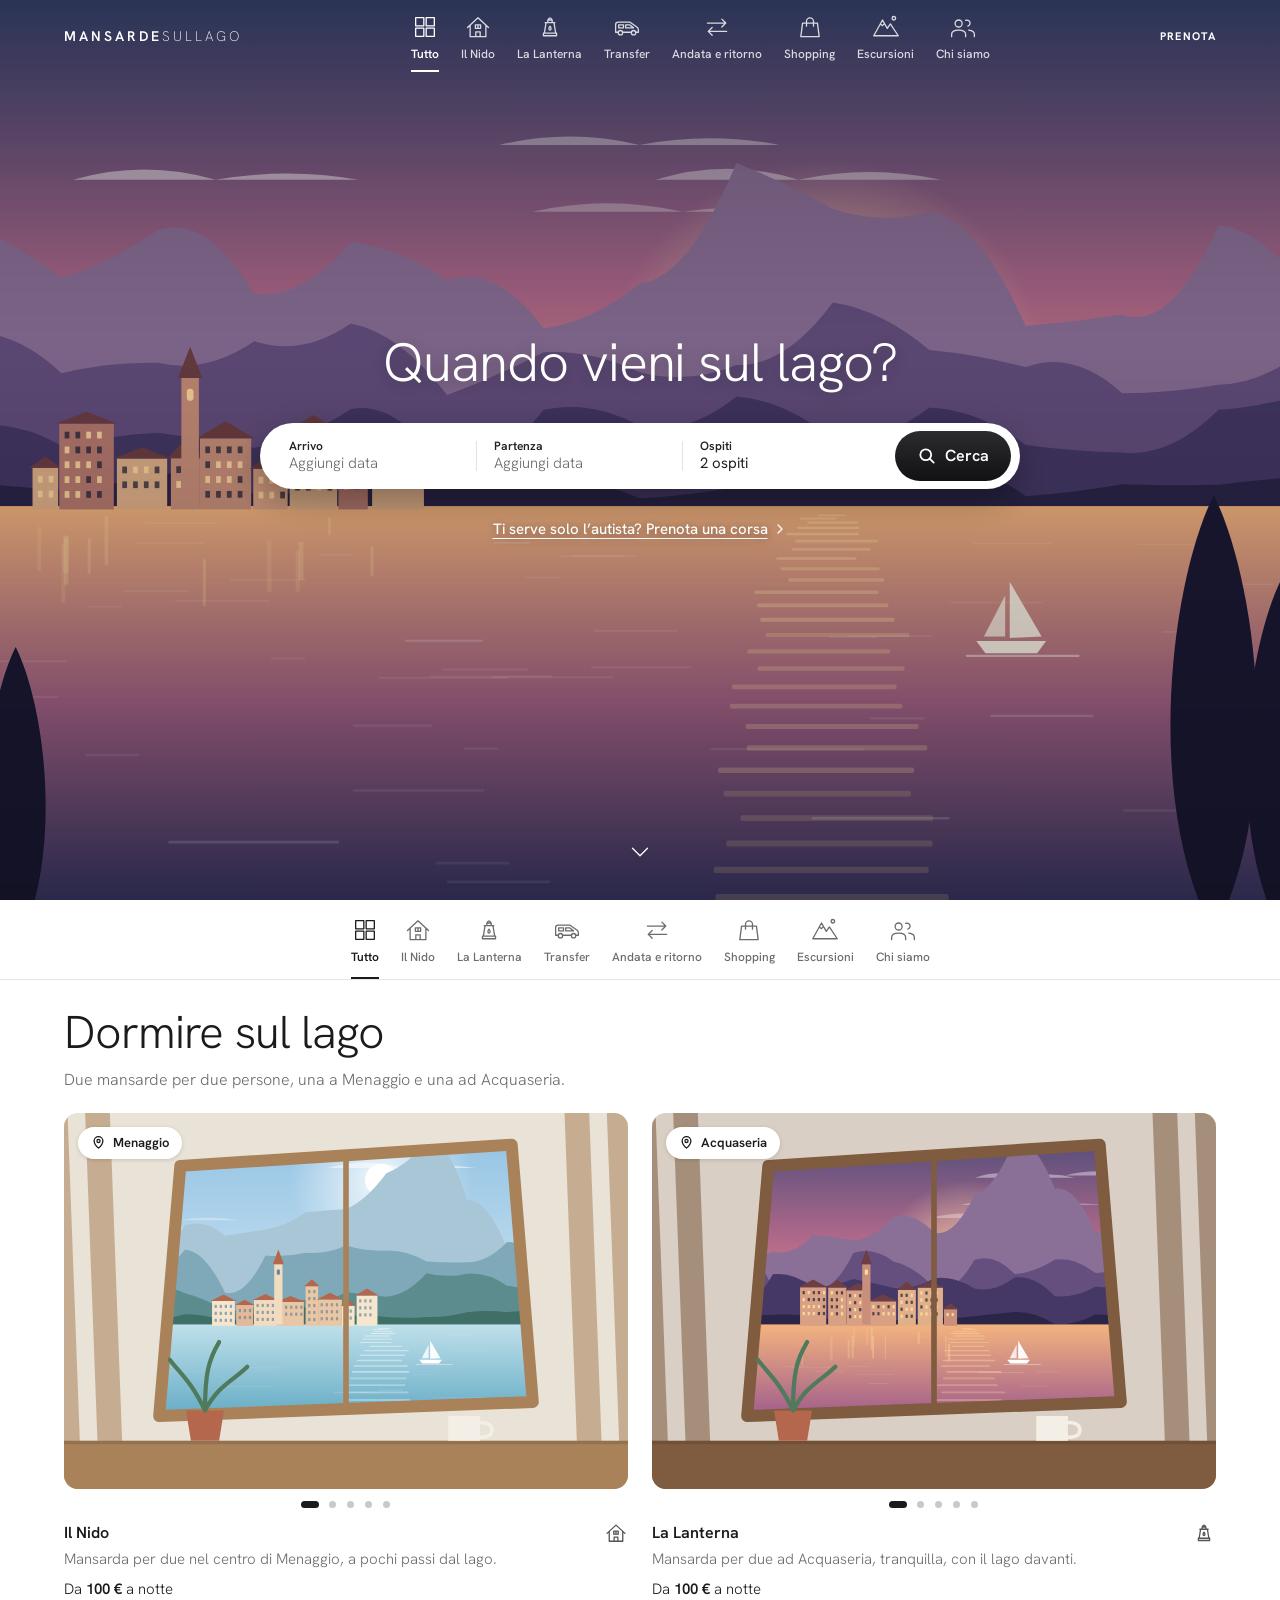
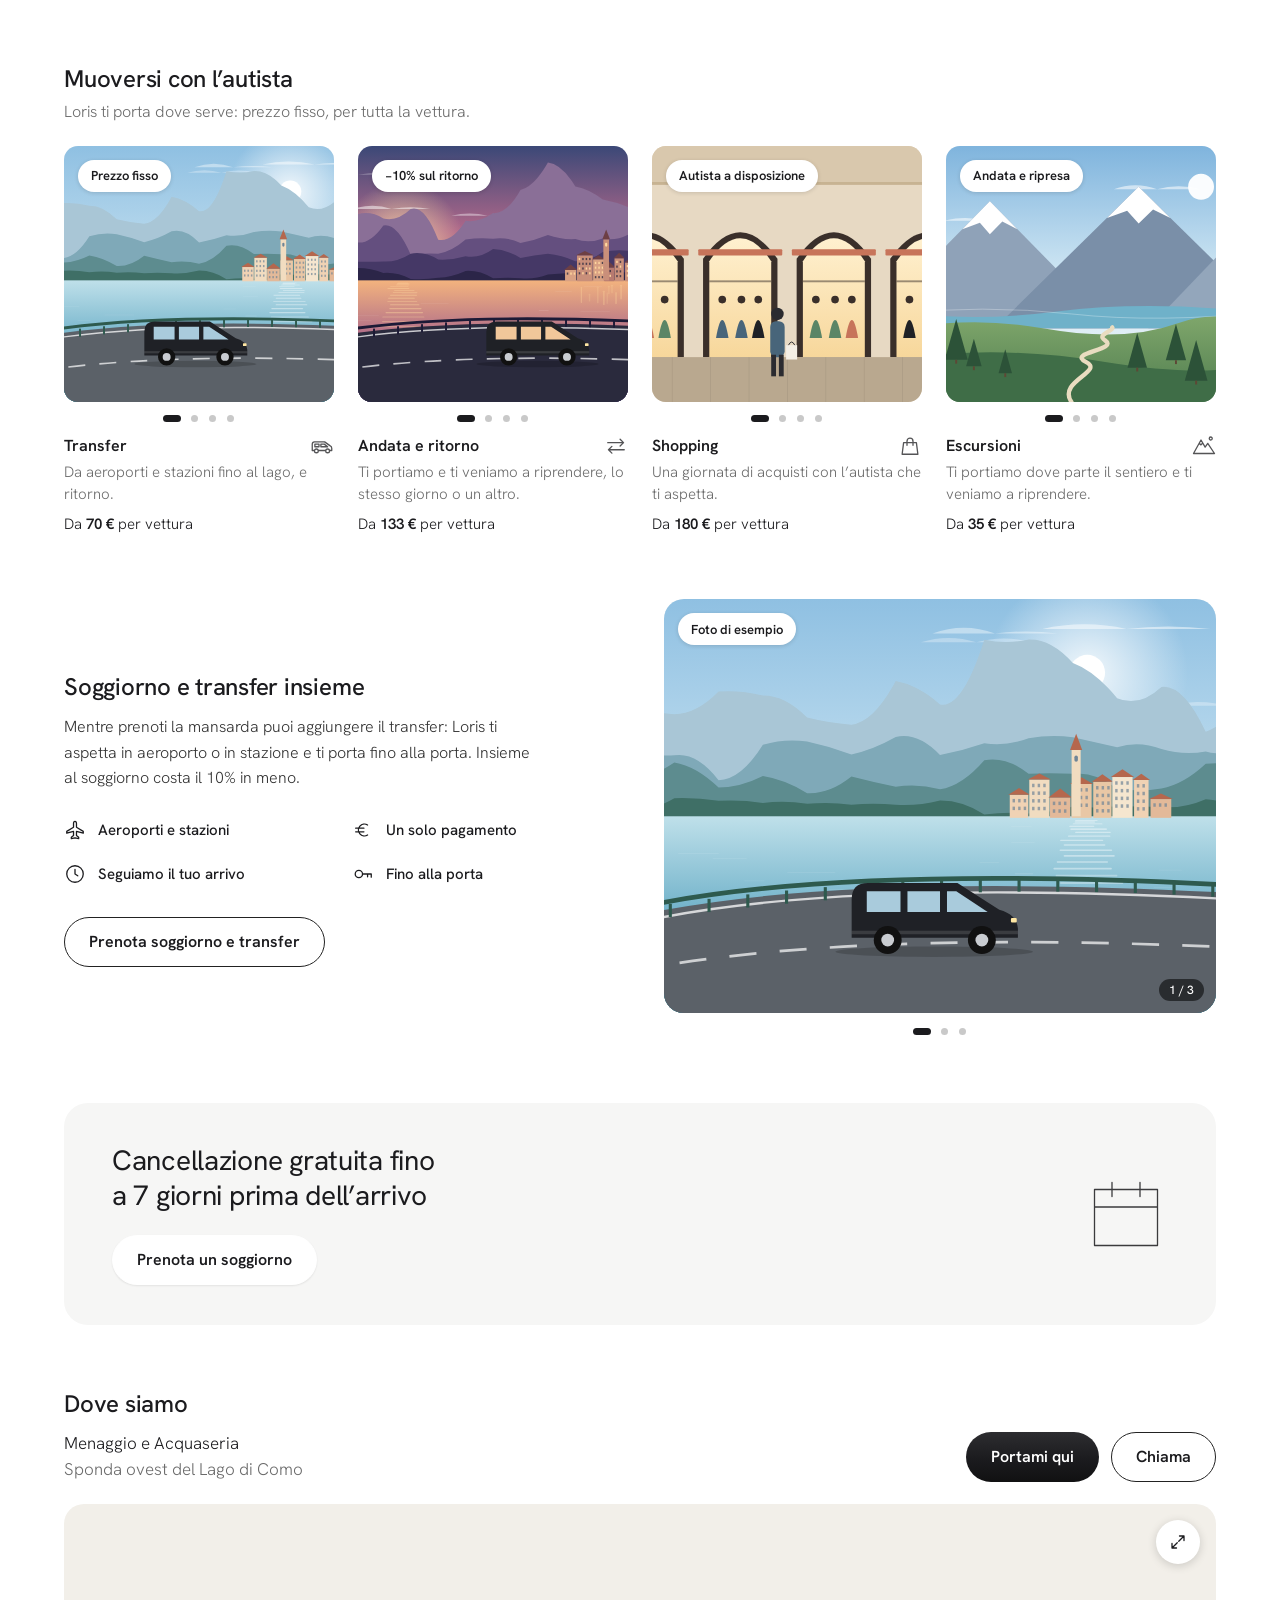
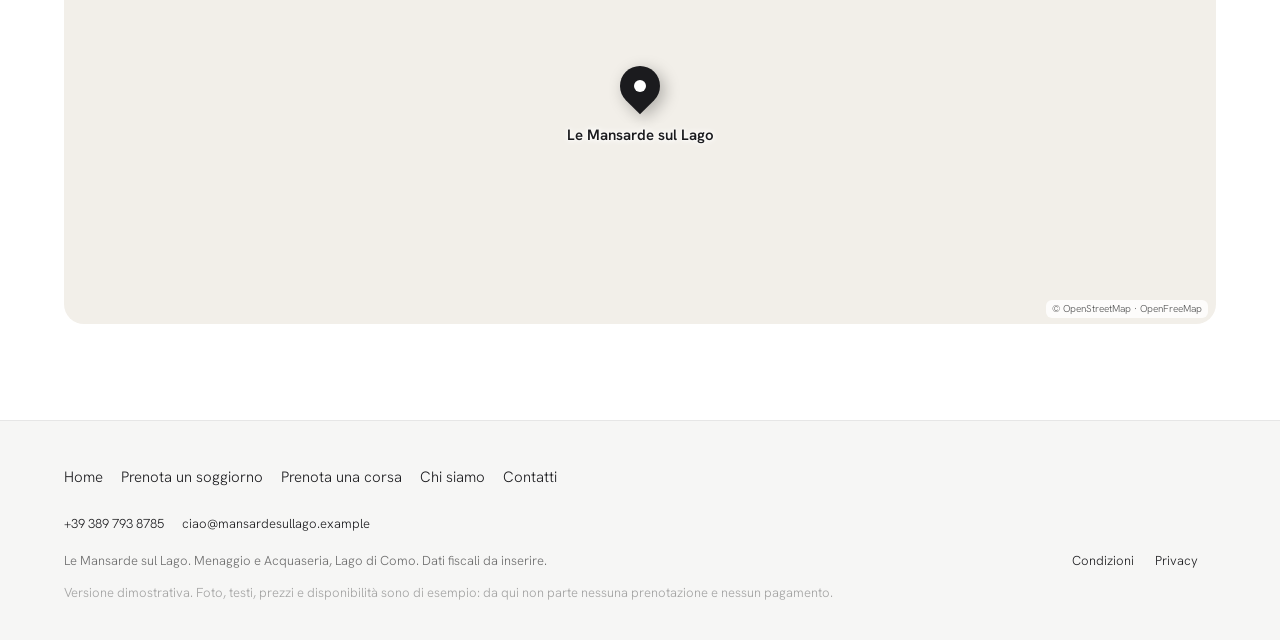
==== index.html @ a7981a51 "Bozza online del sito dimostrativo Co-Authored-By: Claude Fable 5.1 <noreply@anthropic.com> Claude-S" ====
<!doctype html>
<html lang="it">
	<head>
		<meta charset="utf-8" />
		<meta name="viewport" content="width=device-width, initial-scale=1, viewport-fit=cover" />
		<!-- Versione dimostrativa: i motori di ricerca non devono elencarla. Da togliere quando il sito vero va online. -->
		<meta name="robots" content="noindex, nofollow" />
		<link rel="icon" href="./favicon.svg" type="image/svg+xml" />
		<!-- Carattere Hanken Grotesk (licenza OFL) caricato dal sito stesso: nessuna chiamata ad altri server -->
		<link rel="preload" href="./fonts/hanken-grotesk-latin-300-normal.woff2" as="font" type="font/woff2" crossorigin />
		<style>
			@font-face { font-family: 'Hanken Grotesk'; font-style: normal; font-weight: 200; font-display: swap; src: url('./fonts/hanken-grotesk-latin-200-normal.woff2') format('woff2'); }
			@font-face { font-family: 'Hanken Grotesk'; font-style: normal; font-weight: 300; font-display: swap; src: url('./fonts/hanken-grotesk-latin-300-normal.woff2') format('woff2'); }
			@font-face { font-family: 'Hanken Grotesk'; font-style: normal; font-weight: 400; font-display: swap; src: url('./fonts/hanken-grotesk-latin-400-normal.woff2') format('woff2'); }
			@font-face { font-family: 'Hanken Grotesk'; font-style: normal; font-weight: 500; font-display: swap; src: url('./fonts/hanken-grotesk-latin-500-normal.woff2') format('woff2'); }
			@font-face { font-family: 'Hanken Grotesk'; font-style: normal; font-weight: 600; font-display: swap; src: url('./fonts/hanken-grotesk-latin-600-normal.woff2') format('woff2'); }
			@font-face { font-family: 'Hanken Grotesk'; font-style: normal; font-weight: 700; font-display: swap; src: url('./fonts/hanken-grotesk-latin-700-normal.woff2') format('woff2'); }
		</style>
		<script>
			// Col tasto indietro o ricaricando: niente animazioni d'entrata (tolto subito dopo il primo disegno)
			try {
				var nav = performance.getEntriesByType('navigation')[0];
				if (nav && (nav.type === 'back_forward' || nav.type === 'reload')) {
					var h = document.documentElement;
					h.classList.add('torna');
					addEventListener('load', function () { requestAnimationFrame(function () { requestAnimationFrame(function () { h.classList.remove('torna'); }); }); });
				}
			} catch (e) {}
			// Home con #tutto (icona "Tutto" da un'altra pagina): intestazione bianca senza sfumare dallo scuro (tolto dopo il primo disegno)
			if (location.hash === '#tutto' && !document.documentElement.classList.contains('torna')) {
				var ht = document.documentElement;
				ht.classList.add('a-tutto');
				addEventListener('load', function () { requestAnimationFrame(function () { requestAnimationFrame(function () { ht.classList.remove('a-tutto'); }); }); });
			}
		</script>
		<!--1uha8ag--><meta name="description" content="Due mansarde per due persone a Menaggio e Acquaseria, sul Lago di Como. Transfer dall’aeroporto, shopping ed escursioni con autista."/><!----><title>Le Mansarde sul Lago | Due mansarde e un autista sul Lago di Como</title>
		<link href="./app/immutable/assets/_layout.BIGsIzz_.css" rel="stylesheet">
	</head>
	<body>
		<div style="display: contents"><!--[--><!--[0--><!--[--><header class="mm-header mm-header--home" data-header=""><a class="mm-logo" href="./index.html" aria-label="Le Mansarde sul Lago, vai alla home">MANSARDE<span>SULLAGO</span></a> <a class="mm-header__link mm-header__link--stretto" href="./prenota.html">Prenota</a> <nav class="mm-sezioni " aria-label="Sezioni" data-chips=""><div class="mm-sezioni__in"><!--[--><a class="mm-sezione is-active" href="./index.html#tutto" aria-current="page" data-chip="tutto"><svg class="icon" width="28" height="28" viewBox="0 0 24 24" fill="none" stroke="currentColor" stroke-linecap="round" stroke-linejoin="round" aria-hidden="true" focusable="false"><path d="M4 4h7v7H4z M13 4h7v7h-7z M4 13h7v7H4z M13 13h7v7h-7z" vector-effect="non-scaling-stroke"></path></svg><!----><span>Tutto<!--[-1--><!--]--></span></a><a class="mm-sezione" href="./il-nido.html" data-chip="il-nido"><svg class="icon" width="28" height="28" viewBox="0 0 64 64" fill="none" stroke="currentColor" stroke-linecap="round" stroke-linejoin="round" aria-hidden="true" focusable="false"><path d="M8 33 L32 11 L56 33 M14 28 V54 H50 V28 M27 54 V43 H37 V54 M26 27 H38 V35 H26 Z M32 27 V35" vector-effect="non-scaling-stroke"></path></svg><!----><span>Il Nido<!--[-1--><!--]--></span></a><a class="mm-sezione" href="./la-lanterna.html" data-chip="la-lanterna"><svg class="icon" width="28" height="28" viewBox="0 0 64 64" fill="none" stroke="currentColor" stroke-linecap="round" stroke-linejoin="round" aria-hidden="true" focusable="false"><path d="M23 22 H41 L45 46 H19 Z M21 22 H43 M27 22 V16 H37 V22 M27 16 Q32 6 37 16 M17 46 H47 V52 H17 Z M32 30 C28.5 34 29 39 32 39 C35 39 35.5 34 32 30 Z" vector-effect="non-scaling-stroke"></path></svg><!----><span>La Lanterna<!--[-1--><!--]--></span></a><a class="mm-sezione" href="./transfer.html" data-chip="transfer"><svg class="icon" width="28" height="28" viewBox="0 0 64 64" fill="none" stroke="currentColor" stroke-linecap="round" stroke-linejoin="round" aria-hidden="true" focusable="false"><path d="M6 44 V27 Q6 21 12 21 H39 L53 31 Q58 33 58 38 V44 M6 44 H12 M22 44 H42 M52 44 H58 M12 45 a5 5 0 1 0 10 0 a5 5 0 1 0 -10 0 M42 45 a5 5 0 1 0 10 0 a5 5 0 1 0 -10 0 M13 27 H24 V34 H13 Z M29 27 H38 L47 34 H29 Z" vector-effect="non-scaling-stroke"></path></svg><!----><span>Transfer<!--[-1--><!--]--></span></a><a class="mm-sezione" href="./andata-ritorno.html" data-chip="andata-ritorno"><svg class="icon" width="28" height="28" viewBox="0 0 64 64" fill="none" stroke="currentColor" stroke-linecap="round" stroke-linejoin="round" aria-hidden="true" focusable="false"><path d="M10 23 H52 M43 14 L52 23 L43 32 M54 42 H12 M21 33 L12 42 L21 51" vector-effect="non-scaling-stroke"></path></svg><!----><span>Andata<!--[0--><span class="mm-sezione__resto"> e ritorno</span><!--]--></span></a><a class="mm-sezione" href="./shopping.html" data-chip="shopping"><svg class="icon" width="28" height="28" viewBox="0 0 64 64" fill="none" stroke="currentColor" stroke-linecap="round" stroke-linejoin="round" aria-hidden="true" focusable="false"><path d="M15 23 H49 L53 54 H11 Z M24 30 V19 a8 8 0 0 1 16 0 V30" vector-effect="non-scaling-stroke"></path></svg><!----><span>Shopping<!--[-1--><!--]--></span></a><a class="mm-sezione" href="./escursioni.html" data-chip="escursioni"><svg class="icon" width="28" height="28" viewBox="0 0 64 64" fill="none" stroke="currentColor" stroke-linecap="round" stroke-linejoin="round" aria-hidden="true" focusable="false"><path d="M4 52 L24 16 L35 35 L42 25 L60 52 Z M19 25 L24 29 L28.5 24 M46 12 a4 4 0 1 0 8 0 a4 4 0 1 0 -8 0" vector-effect="non-scaling-stroke"></path></svg><!----><span>Escursioni<!--[-1--><!--]--></span></a><a class="mm-sezione" href="./chi-siamo.html" data-chip="chi-siamo"><svg class="icon" width="28" height="28" viewBox="0 0 64 64" fill="none" stroke="currentColor" stroke-linecap="round" stroke-linejoin="round" aria-hidden="true" focusable="false"><path d="M14 24 a8 8 0 1 0 16 0 a8 8 0 1 0 -16 0 M6 54 V49 Q6 39 22 39 Q38 39 38 49 V54 M38 17 a7 7 0 1 1 5 13 M45 39 Q58 40 58 49 V54" vector-effect="non-scaling-stroke"></path></svg><!----><span>Chi siamo<!--[-1--><!--]--></span></a><!--]--></div></nav><!----> <a class="mm-header__link mm-header__link--largo" href="./prenota.html">Prenota</a></header><!----> <main id="contenuto"><!--[--><div class="v3-sfondo" data-sfondo="" aria-hidden="true"><img src="./foto/lago-0.svg" alt="" width="1600" height="1067" loading="eager" fetchpriority="high"/><!----></div> <section class="v3-cerca"><div class="v3-cerca__in"><h1 class="v3-cerca__titolo">Quando vieni sul lago?</h1> <div class="v3-barra lg-barra" data-mini="soggiorno" data-casa="" role="group" aria-label="Cerca un soggiorno"><button type="button" class="lg-barra__cella" data-date-apri="arrivo"><span class="lg-barra__etichetta">Arrivo</span> <span class="lg-barra__valore" data-date-testo="dal">Aggiungi data</span></button> <button type="button" class="lg-barra__cella" data-date-apri="partenza"><span class="lg-barra__etichetta">Partenza</span> <span class="lg-barra__valore" data-date-testo="al">Aggiungi data</span></button> <label class="lg-barra__cella lg-barra__cella--ospiti"><span class="lg-barra__etichetta">Ospiti</span> <select class="lg-select" data-mini-adulti="" aria-label="Ospiti"><option value="1">1 ospite</option><option value="2" selected="">2 ospiti</option></select></label> <a class="lg-barra__vai" href="./prenota.html" data-mini-vai="" data-mini-fisso="" aria-label="Cerca le mansarde libere"><svg class="icon" width="20" height="20" viewBox="0 0 24 24" fill="none" stroke="currentColor" stroke-linecap="round" stroke-linejoin="round" aria-hidden="true" focusable="false"><path d="M10.5 4a6.5 6.5 0 1 0 0 13a6.5 6.5 0 1 0 0-13z M15.5 15.5L20 20" vector-effect="non-scaling-stroke"></path></svg><!----><span>Cerca</span></a></div> <!--[0--><p class="lg-cerca__sotto"><a href="./corsa.html">Ti serve solo l’autista? Prenota una corsa<svg class="icon" width="16" height="16" viewBox="0 0 24 24" fill="none" stroke="currentColor" stroke-linecap="round" stroke-linejoin="round" aria-hidden="true" focusable="false"><path d="M9 6l6 6-6 6" vector-effect="non-scaling-stroke"></path></svg><!----></a></p><!--]--></div> <button type="button" class="v3-giu" data-giu="" aria-label="Vedi mansarde e servizi"><svg class="icon" width="30" height="30" viewBox="0 0 24 24" fill="none" stroke="currentColor" stroke-linecap="round" stroke-linejoin="round" aria-hidden="true" focusable="false"><path d="M9 6l6 6-6 6" vector-effect="non-scaling-stroke"></path></svg><!----></button></section> <nav class="mm-sezioni v3-sezioni-home" aria-label="Mansarde e servizi" data-sezioni-home=""><div class="mm-sezioni__in"><!--[--><a class="mm-sezione is-active" href="./index.html#tutto" aria-current="page" data-chip="tutto"><svg class="icon" width="28" height="28" viewBox="0 0 24 24" fill="none" stroke="currentColor" stroke-linecap="round" stroke-linejoin="round" aria-hidden="true" focusable="false"><path d="M4 4h7v7H4z M13 4h7v7h-7z M4 13h7v7H4z M13 13h7v7h-7z" vector-effect="non-scaling-stroke"></path></svg><!----><span>Tutto<!--[-1--><!--]--></span></a><a class="mm-sezione" href="./il-nido.html" data-chip="il-nido"><svg class="icon" width="28" height="28" viewBox="0 0 64 64" fill="none" stroke="currentColor" stroke-linecap="round" stroke-linejoin="round" aria-hidden="true" focusable="false"><path d="M8 33 L32 11 L56 33 M14 28 V54 H50 V28 M27 54 V43 H37 V54 M26 27 H38 V35 H26 Z M32 27 V35" vector-effect="non-scaling-stroke"></path></svg><!----><span>Il Nido<!--[-1--><!--]--></span></a><a class="mm-sezione" href="./la-lanterna.html" data-chip="la-lanterna"><svg class="icon" width="28" height="28" viewBox="0 0 64 64" fill="none" stroke="currentColor" stroke-linecap="round" stroke-linejoin="round" aria-hidden="true" focusable="false"><path d="M23 22 H41 L45 46 H19 Z M21 22 H43 M27 22 V16 H37 V22 M27 16 Q32 6 37 16 M17 46 H47 V52 H17 Z M32 30 C28.5 34 29 39 32 39 C35 39 35.5 34 32 30 Z" vector-effect="non-scaling-stroke"></path></svg><!----><span>La Lanterna<!--[-1--><!--]--></span></a><a class="mm-sezione" href="./transfer.html" data-chip="transfer"><svg class="icon" width="28" height="28" viewBox="0 0 64 64" fill="none" stroke="currentColor" stroke-linecap="round" stroke-linejoin="round" aria-hidden="true" focusable="false"><path d="M6 44 V27 Q6 21 12 21 H39 L53 31 Q58 33 58 38 V44 M6 44 H12 M22 44 H42 M52 44 H58 M12 45 a5 5 0 1 0 10 0 a5 5 0 1 0 -10 0 M42 45 a5 5 0 1 0 10 0 a5 5 0 1 0 -10 0 M13 27 H24 V34 H13 Z M29 27 H38 L47 34 H29 Z" vector-effect="non-scaling-stroke"></path></svg><!----><span>Transfer<!--[-1--><!--]--></span></a><a class="mm-sezione" href="./andata-ritorno.html" data-chip="andata-ritorno"><svg class="icon" width="28" height="28" viewBox="0 0 64 64" fill="none" stroke="currentColor" stroke-linecap="round" stroke-linejoin="round" aria-hidden="true" focusable="false"><path d="M10 23 H52 M43 14 L52 23 L43 32 M54 42 H12 M21 33 L12 42 L21 51" vector-effect="non-scaling-stroke"></path></svg><!----><span>Andata<!--[0--><span class="mm-sezione__resto"> e ritorno</span><!--]--></span></a><a class="mm-sezione" href="./shopping.html" data-chip="shopping"><svg class="icon" width="28" height="28" viewBox="0 0 64 64" fill="none" stroke="currentColor" stroke-linecap="round" stroke-linejoin="round" aria-hidden="true" focusable="false"><path d="M15 23 H49 L53 54 H11 Z M24 30 V19 a8 8 0 0 1 16 0 V30" vector-effect="non-scaling-stroke"></path></svg><!----><span>Shopping<!--[-1--><!--]--></span></a><a class="mm-sezione" href="./escursioni.html" data-chip="escursioni"><svg class="icon" width="28" height="28" viewBox="0 0 64 64" fill="none" stroke="currentColor" stroke-linecap="round" stroke-linejoin="round" aria-hidden="true" focusable="false"><path d="M4 52 L24 16 L35 35 L42 25 L60 52 Z M19 25 L24 29 L28.5 24 M46 12 a4 4 0 1 0 8 0 a4 4 0 1 0 -8 0" vector-effect="non-scaling-stroke"></path></svg><!----><span>Escursioni<!--[-1--><!--]--></span></a><a class="mm-sezione" href="./chi-siamo.html" data-chip="chi-siamo"><svg class="icon" width="28" height="28" viewBox="0 0 64 64" fill="none" stroke="currentColor" stroke-linecap="round" stroke-linejoin="round" aria-hidden="true" focusable="false"><path d="M14 24 a8 8 0 1 0 16 0 a8 8 0 1 0 -16 0 M6 54 V49 Q6 39 22 39 Q38 39 38 49 V54 M38 17 a7 7 0 1 1 5 13 M45 39 Q58 40 58 49 V54" vector-effect="non-scaling-stroke"></path></svg><!----><span>Chi siamo<!--[-1--><!--]--></span></a><!--]--></div></nav><!----> <div class="v3-contenuto" data-contenuto=""><div class="v3-panoramica" data-panoramica=""><section class="v3-sezione"><h2 class="v3-h2 v3-titolo-grande">Dormire sul lago</h2> <p class="v3-sezione__sotto">Due mansarde per due persone, una a Menaggio e una ad Acquaseria.</p> <div class="v3-griglia lg-griglia--due"><!--[--><div class="v3-card"><div class="v3-galleria-box"><div class="v3-card__img v3-galleria" data-galleria=""><!--[0--><div class="v3-galleria__riga" data-galleria-riga=""><!--[--><!--[0--><a class="v3-galleria__foto" href="./il-nido.html" aria-label="Il Nido"><img src="./foto/nido-1.svg" alt="Il lago visto dalla finestra sul tetto" width="1600" height="1067" loading="eager" fetchpriority="high"/><!----></a><!--]--><!--[0--><a class="v3-galleria__foto" href="./il-nido.html" tabindex="-1" aria-hidden="true"><img src="./foto/nido-2.svg" alt="" width="1600" height="1067" loading="lazy" decoding="async"/><!----></a><!--]--><!--[0--><a class="v3-galleria__foto" href="./il-nido.html" tabindex="-1" aria-hidden="true"><img src="./foto/nido-3.svg" alt="" width="1600" height="1067" loading="lazy" decoding="async"/><!----></a><!--]--><!--[0--><a class="v3-galleria__foto" href="./il-nido.html" tabindex="-1" aria-hidden="true"><img src="./foto/nido-4.svg" alt="" width="1600" height="1067" loading="lazy" decoding="async"/><!----></a><!--]--><!--[0--><a class="v3-galleria__foto" href="./il-nido.html" tabindex="-1" aria-hidden="true"><img src="./foto/nido-5.svg" alt="" width="1600" height="1067" loading="lazy" decoding="async"/><!----></a><!--]--><!--]--></div> <!--[-1--><!--]--> <button type="button" class="v3-galleria__freccia v3-galleria__freccia--prec" data-galleria-prec="" aria-label="Foto precedente" disabled=""><svg class="icon" width="16" height="16" viewBox="0 0 24 24" fill="none" stroke="currentColor" stroke-linecap="round" stroke-linejoin="round" aria-hidden="true" focusable="false"><path d="M15 5l-7 7 7 7" vector-effect="non-scaling-stroke"></path></svg><!----></button> <button type="button" class="v3-galleria__freccia v3-galleria__freccia--succ" data-galleria-succ="" aria-label="Foto successiva"><svg class="icon" width="16" height="16" viewBox="0 0 24 24" fill="none" stroke="currentColor" stroke-linecap="round" stroke-linejoin="round" aria-hidden="true" focusable="false"><path d="M9 6l6 6-6 6" vector-effect="non-scaling-stroke"></path></svg><!----></button><!--]--> <span class="v3-pill"><svg class="icon" width="15" height="15" viewBox="0 0 24 24" fill="none" stroke="currentColor" stroke-linecap="round" stroke-linejoin="round" aria-hidden="true" focusable="false"><path d="M12 21s-7-6.2-7-11.5a7 7 0 0 1 14 0C19 14.8 12 21 12 21z M9.5 9.5a2.5 2.5 0 1 0 5 0a2.5 2.5 0 1 0-5 0" vector-effect="non-scaling-stroke"></path></svg><!---->Menaggio</span><!----></div> <!--[0--><div class="v3-galleria__punti" data-galleria-punti="" aria-hidden="true"><!--[--><button type="button" class="v3-galleria__punto is-attivo" data-galleria-punto="0" tabindex="-1"></button><button type="button" class="v3-galleria__punto" data-galleria-punto="1" tabindex="-1"></button><button type="button" class="v3-galleria__punto" data-galleria-punto="2" tabindex="-1"></button><button type="button" class="v3-galleria__punto" data-galleria-punto="3" tabindex="-1"></button><button type="button" class="v3-galleria__punto" data-galleria-punto="4" tabindex="-1"></button><!--]--></div><!--]--></div><!----> <a class="v3-card__link" href="./il-nido.html"><span class="v3-card__riga"><span class="v3-card__titolo">Il Nido</span> <span class="v3-card__icona"><svg class="icon" width="24" height="24" viewBox="0 0 64 64" fill="none" stroke="currentColor" stroke-linecap="round" stroke-linejoin="round" aria-hidden="true" focusable="false"><path d="M8 33 L32 11 L56 33 M14 28 V54 H50 V28 M27 54 V43 H37 V54 M26 27 H38 V35 H26 Z M32 27 V35" vector-effect="non-scaling-stroke"></path></svg><!----></span></span> <span class="v3-card__testo">Mansarda per due nel centro di Menaggio, a pochi passi dal lago.</span> <span class="v3-card__prezzo">Da <strong>100 €</strong> a notte</span></a></div><div class="v3-card"><div class="v3-galleria-box"><div class="v3-card__img v3-galleria" data-galleria=""><!--[0--><div class="v3-galleria__riga" data-galleria-riga=""><!--[--><!--[0--><a class="v3-galleria__foto" href="./la-lanterna.html" aria-label="La Lanterna"><img src="./foto/lanterna-1.svg" alt="Il lago al tramonto dalla mansarda" width="1600" height="1067" loading="eager" fetchpriority="high"/><!----></a><!--]--><!--[0--><a class="v3-galleria__foto" href="./la-lanterna.html" tabindex="-1" aria-hidden="true"><img src="./foto/lanterna-2.svg" alt="" width="1600" height="1067" loading="lazy" decoding="async"/><!----></a><!--]--><!--[0--><a class="v3-galleria__foto" href="./la-lanterna.html" tabindex="-1" aria-hidden="true"><img src="./foto/lanterna-3.svg" alt="" width="1600" height="1067" loading="lazy" decoding="async"/><!----></a><!--]--><!--[0--><a class="v3-galleria__foto" href="./la-lanterna.html" tabindex="-1" aria-hidden="true"><img src="./foto/lanterna-4.svg" alt="" width="1600" height="1067" loading="lazy" decoding="async"/><!----></a><!--]--><!--[0--><a class="v3-galleria__foto" href="./la-lanterna.html" tabindex="-1" aria-hidden="true"><img src="./foto/lanterna-5.svg" alt="" width="1600" height="1067" loading="lazy" decoding="async"/><!----></a><!--]--><!--]--></div> <!--[-1--><!--]--> <button type="button" class="v3-galleria__freccia v3-galleria__freccia--prec" data-galleria-prec="" aria-label="Foto precedente" disabled=""><svg class="icon" width="16" height="16" viewBox="0 0 24 24" fill="none" stroke="currentColor" stroke-linecap="round" stroke-linejoin="round" aria-hidden="true" focusable="false"><path d="M15 5l-7 7 7 7" vector-effect="non-scaling-stroke"></path></svg><!----></button> <button type="button" class="v3-galleria__freccia v3-galleria__freccia--succ" data-galleria-succ="" aria-label="Foto successiva"><svg class="icon" width="16" height="16" viewBox="0 0 24 24" fill="none" stroke="currentColor" stroke-linecap="round" stroke-linejoin="round" aria-hidden="true" focusable="false"><path d="M9 6l6 6-6 6" vector-effect="non-scaling-stroke"></path></svg><!----></button><!--]--> <span class="v3-pill"><svg class="icon" width="15" height="15" viewBox="0 0 24 24" fill="none" stroke="currentColor" stroke-linecap="round" stroke-linejoin="round" aria-hidden="true" focusable="false"><path d="M12 21s-7-6.2-7-11.5a7 7 0 0 1 14 0C19 14.8 12 21 12 21z M9.5 9.5a2.5 2.5 0 1 0 5 0a2.5 2.5 0 1 0-5 0" vector-effect="non-scaling-stroke"></path></svg><!---->Acquaseria</span><!----></div> <!--[0--><div class="v3-galleria__punti" data-galleria-punti="" aria-hidden="true"><!--[--><button type="button" class="v3-galleria__punto is-attivo" data-galleria-punto="0" tabindex="-1"></button><button type="button" class="v3-galleria__punto" data-galleria-punto="1" tabindex="-1"></button><button type="button" class="v3-galleria__punto" data-galleria-punto="2" tabindex="-1"></button><button type="button" class="v3-galleria__punto" data-galleria-punto="3" tabindex="-1"></button><button type="button" class="v3-galleria__punto" data-galleria-punto="4" tabindex="-1"></button><!--]--></div><!--]--></div><!----> <a class="v3-card__link" href="./la-lanterna.html"><span class="v3-card__riga"><span class="v3-card__titolo">La Lanterna</span> <span class="v3-card__icona"><svg class="icon" width="24" height="24" viewBox="0 0 64 64" fill="none" stroke="currentColor" stroke-linecap="round" stroke-linejoin="round" aria-hidden="true" focusable="false"><path d="M23 22 H41 L45 46 H19 Z M21 22 H43 M27 22 V16 H37 V22 M27 16 Q32 6 37 16 M17 46 H47 V52 H17 Z M32 30 C28.5 34 29 39 32 39 C35 39 35.5 34 32 30 Z" vector-effect="non-scaling-stroke"></path></svg><!----></span></span> <span class="v3-card__testo">Mansarda per due ad Acquaseria, tranquilla, con il lago davanti.</span> <span class="v3-card__prezzo">Da <strong>100 €</strong> a notte</span></a></div><!--]--></div></section> <section class="v3-sezione"><h2 class="v3-h2">Muoversi con l’autista</h2> <p class="v3-sezione__sotto">Loris ti porta dove serve: prezzo fisso, per tutta la vettura.</p> <div class="v3-griglia"><!--[--><div class="v3-card"><div class="v3-galleria-box"><div class="v3-card__img v3-galleria" data-galleria=""><!--[0--><div class="v3-galleria__riga" data-galleria-riga=""><!--[--><!--[0--><a class="v3-galleria__foto" href="./transfer.html" aria-label="Transfer"><img src="./foto/auto-1.svg" alt="Il minivan sulla strada del lago" width="1600" height="1067" loading="lazy" decoding="async"/><!----></a><!--]--><!--[0--><a class="v3-galleria__foto" href="./transfer.html" tabindex="-1" aria-hidden="true"><img src="./foto/auto-2.svg" alt="" width="1600" height="1067" loading="lazy" decoding="async"/><!----></a><!--]--><!--[0--><a class="v3-galleria__foto" href="./transfer.html" tabindex="-1" aria-hidden="true"><img src="./foto/auto-3.svg" alt="" width="1600" height="1067" loading="lazy" decoding="async"/><!----></a><!--]--><!--[0--><a class="v3-galleria__foto" href="./transfer.html" tabindex="-1" aria-hidden="true"><img src="./foto/lago-2.svg" alt="" width="1600" height="1067" loading="lazy" decoding="async"/><!----></a><!--]--><!--]--></div> <!--[-1--><!--]--> <button type="button" class="v3-galleria__freccia v3-galleria__freccia--prec" data-galleria-prec="" aria-label="Foto precedente" disabled=""><svg class="icon" width="16" height="16" viewBox="0 0 24 24" fill="none" stroke="currentColor" stroke-linecap="round" stroke-linejoin="round" aria-hidden="true" focusable="false"><path d="M15 5l-7 7 7 7" vector-effect="non-scaling-stroke"></path></svg><!----></button> <button type="button" class="v3-galleria__freccia v3-galleria__freccia--succ" data-galleria-succ="" aria-label="Foto successiva"><svg class="icon" width="16" height="16" viewBox="0 0 24 24" fill="none" stroke="currentColor" stroke-linecap="round" stroke-linejoin="round" aria-hidden="true" focusable="false"><path d="M9 6l6 6-6 6" vector-effect="non-scaling-stroke"></path></svg><!----></button><!--]--> <span class="v3-pill">Prezzo fisso</span><!----></div> <!--[0--><div class="v3-galleria__punti" data-galleria-punti="" aria-hidden="true"><!--[--><button type="button" class="v3-galleria__punto is-attivo" data-galleria-punto="0" tabindex="-1"></button><button type="button" class="v3-galleria__punto" data-galleria-punto="1" tabindex="-1"></button><button type="button" class="v3-galleria__punto" data-galleria-punto="2" tabindex="-1"></button><button type="button" class="v3-galleria__punto" data-galleria-punto="3" tabindex="-1"></button><!--]--></div><!--]--></div><!----> <a class="v3-card__link" href="./transfer.html"><span class="v3-card__riga"><span class="v3-card__titolo">Transfer</span> <span class="v3-card__icona"><svg class="icon" width="24" height="24" viewBox="0 0 64 64" fill="none" stroke="currentColor" stroke-linecap="round" stroke-linejoin="round" aria-hidden="true" focusable="false"><path d="M6 44 V27 Q6 21 12 21 H39 L53 31 Q58 33 58 38 V44 M6 44 H12 M22 44 H42 M52 44 H58 M12 45 a5 5 0 1 0 10 0 a5 5 0 1 0 -10 0 M42 45 a5 5 0 1 0 10 0 a5 5 0 1 0 -10 0 M13 27 H24 V34 H13 Z M29 27 H38 L47 34 H29 Z" vector-effect="non-scaling-stroke"></path></svg><!----></span></span> <span class="v3-card__testo">Da aeroporti e stazioni fino al lago, e ritorno.</span> <span class="v3-card__prezzo">Da <strong>70 €</strong> per vettura</span></a></div><div class="v3-card"><div class="v3-galleria-box"><div class="v3-card__img v3-galleria" data-galleria=""><!--[0--><div class="v3-galleria__riga" data-galleria-riga=""><!--[--><!--[0--><a class="v3-galleria__foto" href="./andata-ritorno.html" aria-label="Andata e ritorno"><img src="./foto/auto-3.svg" alt="La strada lungo il lago al tramonto" width="1600" height="1067" loading="lazy" decoding="async"/><!----></a><!--]--><!--[0--><a class="v3-galleria__foto" href="./andata-ritorno.html" tabindex="-1" aria-hidden="true"><img src="./foto/lago-3.svg" alt="" width="1600" height="1067" loading="lazy" decoding="async"/><!----></a><!--]--><!--[0--><a class="v3-galleria__foto" href="./andata-ritorno.html" tabindex="-1" aria-hidden="true"><img src="./foto/auto-1.svg" alt="" width="1600" height="1067" loading="lazy" decoding="async"/><!----></a><!--]--><!--[0--><a class="v3-galleria__foto" href="./andata-ritorno.html" tabindex="-1" aria-hidden="true"><img src="./foto/lago-2.svg" alt="" width="1600" height="1067" loading="lazy" decoding="async"/><!----></a><!--]--><!--]--></div> <!--[-1--><!--]--> <button type="button" class="v3-galleria__freccia v3-galleria__freccia--prec" data-galleria-prec="" aria-label="Foto precedente" disabled=""><svg class="icon" width="16" height="16" viewBox="0 0 24 24" fill="none" stroke="currentColor" stroke-linecap="round" stroke-linejoin="round" aria-hidden="true" focusable="false"><path d="M15 5l-7 7 7 7" vector-effect="non-scaling-stroke"></path></svg><!----></button> <button type="button" class="v3-galleria__freccia v3-galleria__freccia--succ" data-galleria-succ="" aria-label="Foto successiva"><svg class="icon" width="16" height="16" viewBox="0 0 24 24" fill="none" stroke="currentColor" stroke-linecap="round" stroke-linejoin="round" aria-hidden="true" focusable="false"><path d="M9 6l6 6-6 6" vector-effect="non-scaling-stroke"></path></svg><!----></button><!--]--> <span class="v3-pill">−10% sul ritorno</span><!----></div> <!--[0--><div class="v3-galleria__punti" data-galleria-punti="" aria-hidden="true"><!--[--><button type="button" class="v3-galleria__punto is-attivo" data-galleria-punto="0" tabindex="-1"></button><button type="button" class="v3-galleria__punto" data-galleria-punto="1" tabindex="-1"></button><button type="button" class="v3-galleria__punto" data-galleria-punto="2" tabindex="-1"></button><button type="button" class="v3-galleria__punto" data-galleria-punto="3" tabindex="-1"></button><!--]--></div><!--]--></div><!----> <a class="v3-card__link" href="./andata-ritorno.html"><span class="v3-card__riga"><span class="v3-card__titolo">Andata e ritorno</span> <span class="v3-card__icona"><svg class="icon" width="24" height="24" viewBox="0 0 64 64" fill="none" stroke="currentColor" stroke-linecap="round" stroke-linejoin="round" aria-hidden="true" focusable="false"><path d="M10 23 H52 M43 14 L52 23 L43 32 M54 42 H12 M21 33 L12 42 L21 51" vector-effect="non-scaling-stroke"></path></svg><!----></span></span> <span class="v3-card__testo">Ti portiamo e ti veniamo a riprendere, lo stesso giorno o un altro.</span> <span class="v3-card__prezzo">Da <strong>133 €</strong> per vettura</span></a></div><div class="v3-card"><div class="v3-galleria-box"><div class="v3-card__img v3-galleria" data-galleria=""><!--[0--><div class="v3-galleria__riga" data-galleria-riga=""><!--[--><!--[0--><a class="v3-galleria__foto" href="./shopping.html" aria-label="Shopping"><img src="./foto/shopping-1.svg" alt="Vetrine sotto i portici" width="1600" height="1067" loading="lazy" decoding="async"/><!----></a><!--]--><!--[0--><a class="v3-galleria__foto" href="./shopping.html" tabindex="-1" aria-hidden="true"><img src="./foto/shopping-2.svg" alt="" width="1600" height="1067" loading="lazy" decoding="async"/><!----></a><!--]--><!--[0--><a class="v3-galleria__foto" href="./shopping.html" tabindex="-1" aria-hidden="true"><img src="./foto/auto-1.svg" alt="" width="1600" height="1067" loading="lazy" decoding="async"/><!----></a><!--]--><!--[0--><a class="v3-galleria__foto" href="./shopping.html" tabindex="-1" aria-hidden="true"><img src="./foto/shopping-3.svg" alt="" width="1600" height="1067" loading="lazy" decoding="async"/><!----></a><!--]--><!--]--></div> <!--[-1--><!--]--> <button type="button" class="v3-galleria__freccia v3-galleria__freccia--prec" data-galleria-prec="" aria-label="Foto precedente" disabled=""><svg class="icon" width="16" height="16" viewBox="0 0 24 24" fill="none" stroke="currentColor" stroke-linecap="round" stroke-linejoin="round" aria-hidden="true" focusable="false"><path d="M15 5l-7 7 7 7" vector-effect="non-scaling-stroke"></path></svg><!----></button> <button type="button" class="v3-galleria__freccia v3-galleria__freccia--succ" data-galleria-succ="" aria-label="Foto successiva"><svg class="icon" width="16" height="16" viewBox="0 0 24 24" fill="none" stroke="currentColor" stroke-linecap="round" stroke-linejoin="round" aria-hidden="true" focusable="false"><path d="M9 6l6 6-6 6" vector-effect="non-scaling-stroke"></path></svg><!----></button><!--]--> <span class="v3-pill">Autista a disposizione</span><!----></div> <!--[0--><div class="v3-galleria__punti" data-galleria-punti="" aria-hidden="true"><!--[--><button type="button" class="v3-galleria__punto is-attivo" data-galleria-punto="0" tabindex="-1"></button><button type="button" class="v3-galleria__punto" data-galleria-punto="1" tabindex="-1"></button><button type="button" class="v3-galleria__punto" data-galleria-punto="2" tabindex="-1"></button><button type="button" class="v3-galleria__punto" data-galleria-punto="3" tabindex="-1"></button><!--]--></div><!--]--></div><!----> <a class="v3-card__link" href="./shopping.html"><span class="v3-card__riga"><span class="v3-card__titolo">Shopping</span> <span class="v3-card__icona"><svg class="icon" width="24" height="24" viewBox="0 0 64 64" fill="none" stroke="currentColor" stroke-linecap="round" stroke-linejoin="round" aria-hidden="true" focusable="false"><path d="M15 23 H49 L53 54 H11 Z M24 30 V19 a8 8 0 0 1 16 0 V30" vector-effect="non-scaling-stroke"></path></svg><!----></span></span> <span class="v3-card__testo">Una giornata di acquisti con l’autista che ti aspetta.</span> <span class="v3-card__prezzo">Da <strong>180 €</strong> per vettura</span></a></div><div class="v3-card"><div class="v3-galleria-box"><div class="v3-card__img v3-galleria" data-galleria=""><!--[0--><div class="v3-galleria__riga" data-galleria-riga=""><!--[--><!--[0--><a class="v3-galleria__foto" href="./escursioni.html" aria-label="Escursioni"><img src="./foto/sentiero-1.svg" alt="Le montagne sopra il lago" width="1600" height="1067" loading="lazy" decoding="async"/><!----></a><!--]--><!--[0--><a class="v3-galleria__foto" href="./escursioni.html" tabindex="-1" aria-hidden="true"><img src="./foto/sentiero-2.svg" alt="" width="1600" height="1067" loading="lazy" decoding="async"/><!----></a><!--]--><!--[0--><a class="v3-galleria__foto" href="./escursioni.html" tabindex="-1" aria-hidden="true"><img src="./foto/sentiero-3.svg" alt="" width="1600" height="1067" loading="lazy" decoding="async"/><!----></a><!--]--><!--[0--><a class="v3-galleria__foto" href="./escursioni.html" tabindex="-1" aria-hidden="true"><img src="./foto/lago-1.svg" alt="" width="1600" height="1067" loading="lazy" decoding="async"/><!----></a><!--]--><!--]--></div> <!--[-1--><!--]--> <button type="button" class="v3-galleria__freccia v3-galleria__freccia--prec" data-galleria-prec="" aria-label="Foto precedente" disabled=""><svg class="icon" width="16" height="16" viewBox="0 0 24 24" fill="none" stroke="currentColor" stroke-linecap="round" stroke-linejoin="round" aria-hidden="true" focusable="false"><path d="M15 5l-7 7 7 7" vector-effect="non-scaling-stroke"></path></svg><!----></button> <button type="button" class="v3-galleria__freccia v3-galleria__freccia--succ" data-galleria-succ="" aria-label="Foto successiva"><svg class="icon" width="16" height="16" viewBox="0 0 24 24" fill="none" stroke="currentColor" stroke-linecap="round" stroke-linejoin="round" aria-hidden="true" focusable="false"><path d="M9 6l6 6-6 6" vector-effect="non-scaling-stroke"></path></svg><!----></button><!--]--> <span class="v3-pill">Andata e ripresa</span><!----></div> <!--[0--><div class="v3-galleria__punti" data-galleria-punti="" aria-hidden="true"><!--[--><button type="button" class="v3-galleria__punto is-attivo" data-galleria-punto="0" tabindex="-1"></button><button type="button" class="v3-galleria__punto" data-galleria-punto="1" tabindex="-1"></button><button type="button" class="v3-galleria__punto" data-galleria-punto="2" tabindex="-1"></button><button type="button" class="v3-galleria__punto" data-galleria-punto="3" tabindex="-1"></button><!--]--></div><!--]--></div><!----> <a class="v3-card__link" href="./escursioni.html"><span class="v3-card__riga"><span class="v3-card__titolo">Escursioni</span> <span class="v3-card__icona"><svg class="icon" width="24" height="24" viewBox="0 0 64 64" fill="none" stroke="currentColor" stroke-linecap="round" stroke-linejoin="round" aria-hidden="true" focusable="false"><path d="M4 52 L24 16 L35 35 L42 25 L60 52 Z M19 25 L24 29 L28.5 24 M46 12 a4 4 0 1 0 8 0 a4 4 0 1 0 -8 0" vector-effect="non-scaling-stroke"></path></svg><!----></span></span> <span class="v3-card__testo">Ti portiamo dove parte il sentiero e ti veniamo a riprendere.</span> <span class="v3-card__prezzo">Da <strong>35 €</strong> per vettura</span></a></div><!--]--></div></section> <!--[0--><section class="v3-sezione"><div class="v3-enti"><div class="v3-enti__testo"><h2 class="v3-h2">Soggiorno e transfer insieme</h2> <p class="v3-enti__frase">Mentre prenoti la mansarda puoi aggiungere il transfer: Loris ti aspetta in aeroporto o in stazione e ti porta fino alla porta. Insieme al soggiorno costa il 10% in meno.</p> <ul class="v3-enti__lista"><li><svg class="icon" width="22" height="22" viewBox="0 0 24 24" fill="none" stroke="currentColor" stroke-linecap="round" stroke-linejoin="round" aria-hidden="true" focusable="false"><path d="M12 2.5c1 0 1.6 1 1.6 2.5V9l7.4 4.5v2l-7.4-2V18l2.4 1.8v1.7L12 20.5l-4 1v-1.7L10.4 18v-4.5L3 15.5v-2L10.4 9V5c0-1.5.6-2.5 1.6-2.5z" vector-effect="non-scaling-stroke"></path></svg><!---->Aeroporti e stazioni</li> <li><svg class="icon" width="22" height="22" viewBox="0 0 24 24" fill="none" stroke="currentColor" stroke-linecap="round" stroke-linejoin="round" aria-hidden="true" focusable="false"><path d="M17 6.5A6.5 6.5 0 1 0 17 17.5 M4 10h9 M4 14h9" vector-effect="non-scaling-stroke"></path></svg><!---->Un solo pagamento</li> <li><svg class="icon" width="22" height="22" viewBox="0 0 24 24" fill="none" stroke="currentColor" stroke-linecap="round" stroke-linejoin="round" aria-hidden="true" focusable="false"><path d="M3 12a9 9 0 1 0 18 0a9 9 0 1 0-18 0 M12 7v5l3 2" vector-effect="non-scaling-stroke"></path></svg><!---->Seguiamo il tuo arrivo</li> <li><svg class="icon" width="22" height="22" viewBox="0 0 24 24" fill="none" stroke="currentColor" stroke-linecap="round" stroke-linejoin="round" aria-hidden="true" focusable="false"><path d="M3.5 12a4 4 0 1 0 8 0a4 4 0 1 0-8 0 M11.5 12H21v3.5 M17 12v3" vector-effect="non-scaling-stroke"></path></svg><!---->Fino alla porta</li></ul> <a class="v3-btn v3-btn--linea" href="./prenota.html#transfer=arrivo">Prenota soggiorno e transfer</a></div> <div class="v3-galleria-box"><div class="v3-enti__img v3-galleria" data-galleria=""><!--[0--><div class="v3-galleria__riga" data-galleria-riga=""><!--[--><!--[-1--><a class="v3-galleria__foto" href="./foto/auto-1.svg" data-visore-link="" data-visore-gruppo="insieme" data-visore-apri="griglia" aria-label="Guarda tutte le foto (3)"><img src="./foto/auto-1.svg" alt="Il minivan sulla strada del lago" width="1600" height="1067" loading="lazy" decoding="async"/><!----></a><!--]--><!--[-1--><a class="v3-galleria__foto" href="./foto/nido-1.svg" data-visore-link="" data-visore-gruppo="insieme" data-visore-apri="griglia" aria-label="Guarda tutte le foto (3)"><img src="./foto/nido-1.svg" alt="Il lago visto dalla mansarda" width="1600" height="1067" loading="lazy" decoding="async"/><!----></a><!--]--><!--[-1--><a class="v3-galleria__foto" href="./foto/auto-2.svg" data-visore-link="" data-visore-gruppo="insieme" data-visore-apri="griglia" aria-label="Guarda tutte le foto (3)"><img src="./foto/auto-2.svg" alt="Arrivo in aeroporto" width="1600" height="1067" loading="lazy" decoding="async"/><!----></a><!--]--><!--]--></div> <!--[0--><span class="v3-galleria__conta" aria-hidden="true"><span data-galleria-n="">1</span> / 3</span><!--]--> <button type="button" class="v3-galleria__freccia v3-galleria__freccia--prec" data-galleria-prec="" aria-label="Foto precedente" disabled=""><svg class="icon" width="16" height="16" viewBox="0 0 24 24" fill="none" stroke="currentColor" stroke-linecap="round" stroke-linejoin="round" aria-hidden="true" focusable="false"><path d="M15 5l-7 7 7 7" vector-effect="non-scaling-stroke"></path></svg><!----></button> <button type="button" class="v3-galleria__freccia v3-galleria__freccia--succ" data-galleria-succ="" aria-label="Foto successiva"><svg class="icon" width="16" height="16" viewBox="0 0 24 24" fill="none" stroke="currentColor" stroke-linecap="round" stroke-linejoin="round" aria-hidden="true" focusable="false"><path d="M9 6l6 6-6 6" vector-effect="non-scaling-stroke"></path></svg><!----></button><!--]--> <span class="v3-pill">Foto di esempio</span><!----></div> <!--[0--><div class="v3-galleria__punti" data-galleria-punti="" aria-hidden="true"><!--[--><button type="button" class="v3-galleria__punto is-attivo" data-galleria-punto="0" tabindex="-1"></button><button type="button" class="v3-galleria__punto" data-galleria-punto="1" tabindex="-1"></button><button type="button" class="v3-galleria__punto" data-galleria-punto="2" tabindex="-1"></button><!--]--></div><!--]--></div><!----></div></section><!--]--> <section class="v3-sezione"><div class="v3-promo"><div><p class="v3-promo__titolo">Cancellazione gratuita fino a 7 giorni prima dell’arrivo</p> <a class="v3-btn v3-btn--grigio" href="./prenota.html">Prenota un soggiorno</a></div> <span class="v3-promo__icona"><svg class="icon" width="84" height="84" viewBox="0 0 24 24" fill="none" stroke="currentColor" stroke-linecap="round" stroke-linejoin="round" aria-hidden="true" focusable="false"><path d="M3 5h18v16H3z M3 10h18 M8 3v4 M16 3v4" vector-effect="non-scaling-stroke"></path></svg><!----></span></div></section> <section class="v3-sezione v3-dove"><div class="v3-dove__testa"><div><!----><h2 class="v3-h2">Dove siamo<!----></h2><!----> <p class="v3-dove__indirizzo">Menaggio e Acquaseria<span>Sponda ovest del Lago di Como</span></p></div> <div class="v3-dove__azioni"><a class="v3-btn" href="https://www.google.com/maps/dir/?api=1&amp;destination=Menaggio%20e%20Acquaseria%2C%20Lago%20di%20Como" target="_blank" rel="noopener" data-portami="Menaggio e Acquaseria, Lago di Como">Portami qui</a> <a class="v3-btn v3-btn--linea" href="tel:+393897938785">Chiama</a></div></div> <div class="v3-mappa"><div class="v3-mappa__mappa" data-mappa="" data-lat="46.0395" data-lon="9.2545" data-zoom="11.4" aria-hidden="true"></div> <a class="v3-mappa__link" href="https://www.google.com/maps/dir/?api=1&amp;destination=Menaggio%20e%20Acquaseria%2C%20Lago%20di%20Como" target="_blank" rel="noopener" data-portami="Menaggio e Acquaseria, Lago di Como" aria-label="Apri in Mappe la strada per Le Mansarde sul Lago, Menaggio e Acquaseria, Lago di Como"><span class="v3-mappa__pin" aria-hidden="true"><span></span></span> <span class="v3-mappa__nome" aria-hidden="true">Le Mansarde sul Lago</span> <span class="v3-mappa__apri" aria-hidden="true"><svg class="icon" width="18" height="18" viewBox="0 0 24 24" fill="none" stroke="currentColor" stroke-linecap="round" stroke-linejoin="round" aria-hidden="true" focusable="false"><path d="M14 4h6v6 M20 4l-7 7 M10 20H4v-6 M4 20l7-7" vector-effect="non-scaling-stroke"></path></svg><!----></span></a> <a class="v3-mappa__crediti" href="https://www.openstreetmap.org/copyright" target="_blank" rel="noopener">© OpenStreetMap · OpenFreeMap</a></div><!----></section><!----></div></div> <dialog class="cal" data-cal="" aria-labelledby="cal-titolo" aria-describedby="cal-sotto"><div class="cal__testa"><button type="button" class="cal__tasto" data-cal-chiudi="" aria-label="Chiudi senza salvare"><svg width="22" height="22" viewBox="0 0 24 24" fill="none" stroke="currentColor" stroke-width="1.6" stroke-linecap="round" aria-hidden="true"><path d="M6 6l12 12 M18 6L6 18"></path></svg></button></div> <div class="cal__intro"><p class="cal__passo" data-cal-passo=""></p> <h2 class="cal__titolo" id="cal-titolo" data-cal-titolo="">Scegli le date</h2> <p class="cal__sotto" id="cal-sotto" data-cal-sotto=""></p></div> <div class="cal__settimana" aria-hidden="true"><span>L</span><span>M</span><span>M</span><span>G</span><span>V</span><span>S</span><span>D</span></div> <div class="cal__mesi" data-cal-mesi=""></div> <div class="cal__piede"><div class="cal__riga"><p class="cal__scelta" data-cal-scelta="" aria-live="polite"></p> <button type="button" class="cal__cancella" data-cal-cancella="" hidden="">Cancella</button></div> <div class="cal__comandi cal__comandi--solo"><button type="button" class="v3-btn cal__salva" data-cal-salva="" disabled="">Salva le date</button></div></div></dialog><!----> <!----><script type="application/json" id="dati-sito">{"demo":true,"autistaAttivo":true,"regole":{"nottiMin":1,"nottiMax":28,"mesiAvanti":12,"anticipoGiorni":1,"tassa":{"perPersonaNotte":2,"nottiMax":7},"cancellazioneGiorni":7},"formule":[{"id":"flessibile","nome":"Flessibile","testo":"Paghi tutto ora. Cancellazione gratuita fino a 7 giorni prima dell’arrivo.","testoVicino":"Paghi tutto ora. All’arrivo mancano meno di 7 giorni: la cancellazione gratuita non è più possibile.","sconto":0,"quotaOra":1},{"id":"subito","nome":"Prezzo migliore","testo":"Paghi tutto ora con il 10% di sconto sulle notti. Non rimborsabile.","sconto":10,"quotaOra":1},{"id":"acconto","nome":"Acconto","testo":"Paghi il 30% ora e il resto 7 giorni prima dell’arrivo. Cancellazione gratuita fino a quel giorno.","sconto":0,"quotaOra":0.3,"soloConAnticipo":true,"testoVicino":"Disponibile solo se all’arrivo mancano più di 7 giorni."}],"mansarde":[{"slug":"il-nido","nome":"Il Nido","luogo":"Menaggio","prezzo":{"notte":100,"alta":120,"mesiAlta":[6,7,8,9],"pulizie":40},"ospitiMax":2,"foto":"./foto/nido-1.svg"},{"slug":"la-lanterna","nome":"La Lanterna","luogo":"Acquaseria","prezzo":{"notte":100,"alta":120,"mesiAlta":[6,7,8,9],"pulizie":40},"ospitiMax":2,"foto":"./foto/lanterna-1.svg"}],"corse":[{"slug":"transfer","nome":"Transfer"},{"slug":"andata-ritorno","nome":"Andata e ritorno"},{"slug":"shopping","nome":"Shopping"},{"slug":"escursioni","nome":"Escursioni"}],"cfgCorse":{"autista":{"nome":"Loris","mezzo":"Minivan con autista","passeggeriMax":8,"notte":{"dalle":22,"alle":6,"maggiorazione":20},"scontoRitorno":10,"scontoConSoggiorno":10,"oraInPiu":40,"oreMax":10,"anticipoGiorni":1,"mesiAvanti":12,"cancellazioneOre":48},"luoghi":[{"id":"malpensa","nome":"Aeroporto di Milano Malpensa","breve":"Malpensa","tipo":"aeroporto","minuti":90,"prezzo":190},{"id":"linate","nome":"Aeroporto di Milano Linate","breve":"Linate","tipo":"aeroporto","minuti":100,"prezzo":200},{"id":"bergamo","nome":"Aeroporto di Bergamo Orio al Serio","breve":"Bergamo Orio al Serio","tipo":"aeroporto","minuti":110,"prezzo":220},{"id":"milano","nome":"Milano, stazione Centrale e centro","breve":"Milano","tipo":"stazione","minuti":100,"prezzo":200},{"id":"como","nome":"Como, stazione San Giovanni e centro","breve":"Como","tipo":"stazione","minuti":50,"prezzo":90},{"id":"lugano","nome":"Lugano, stazione e centro","breve":"Lugano","tipo":"stazione","minuti":40,"prezzo":80},{"id":"colico","nome":"Colico, stazione","breve":"Colico","tipo":"stazione","minuti":35,"prezzo":70}],"negozi":[{"id":"como","nome":"Como, il centro e la seta","minuti":50,"oreIncluse":4,"prezzo":190},{"id":"lugano","nome":"Lugano, via Nassa","minuti":40,"oreIncluse":4,"prezzo":180},{"id":"foxtown","nome":"FoxTown, outlet di Mendrisio","minuti":60,"oreIncluse":4,"prezzo":220},{"id":"milano","nome":"Milano, il Quadrilatero della moda","minuti":100,"oreIncluse":5,"prezzo":390}],"sentieri":[{"id":"breglia","nome":"Breglia, per il Rifugio Menaggio","minuti":20,"prezzo":50},{"id":"sanagra","nome":"Grandola, per la Val Sanagra","minuti":15,"prezzo":40},{"id":"greenway","nome":"Colonno, per la Greenway del Lago","minuti":25,"prezzo":60},{"id":"griante","nome":"Griante, per San Martino","minuti":10,"prezzo":35}]}}</script><!----><!----><!--]--><!----></main> <footer class="mm-footer"><div class="mm-footer__in"><nav class="mm-footer__nav" aria-label="Pagine"><a href="./index.html">Home</a> <a href="./prenota.html">Prenota un soggiorno</a> <a href="./corsa.html">Prenota una corsa</a> <a href="./chi-siamo.html">Chi siamo</a> <a href="./contatti.html">Contatti</a></nav> <p class="mm-footer__contatti"><a href="tel:+393897938785">+39 389 793 8785</a> <a href="mailto:ciao@mansardesullago.example">ciao@mansardesullago.example</a></p> <p>Le Mansarde sul Lago. Menaggio e Acquaseria, Lago di Como. Dati fiscali da inserire.</p> <p><a href="./condizioni.html">Condizioni</a> <a href="./privacy.html">Privacy</a></p> <!--[0--><p class="mm-footer__bozza">Versione dimostrativa. Foto, testi, prezzi e disponibilità sono di esempio: da qui non parte nessuna prenotazione e nessun pagamento.</p><!--]--></div></footer><!----> <dialog class="visore" data-visore="" aria-label="Foto" tabindex="-1"><div class="visore__vista visore__vista--griglia" data-visore-vista="griglia" hidden=""><div class="visore__barra"><span class="visore__tasto" aria-hidden="true"></span> <p class="visore__titolo">Tutte le foto</p> <button class="visore__tasto" type="button" data-visore-chiudi="" aria-label="Chiudi le foto"><svg width="22" height="22" viewBox="0 0 24 24" fill="none" stroke="currentColor" stroke-width="1.6" stroke-linecap="round" aria-hidden="true"><path d="M6 6l12 12 M18 6L6 18"></path></svg></button></div> <div class="visore__griglia" data-visore-griglia=""></div></div> <div class="visore__vista visore__vista--foto" data-visore-vista="foto" hidden=""><div class="visore__barra"><button class="visore__tasto" type="button" data-visore-tutte="" aria-label="Tutte le foto"><svg width="22" height="22" viewBox="0 0 24 24" fill="none" stroke="currentColor" stroke-width="1.6" stroke-linejoin="round" aria-hidden="true"><rect x="3.5" y="7.5" width="13" height="13" rx="3"></rect><path d="M7.5 7.5V6.5a3 3 0 0 1 3-3h7a3 3 0 0 1 3 3v7a3 3 0 0 1-3 3h-1"></path></svg></button> <p class="visore__conta" data-visore-conta="" aria-live="polite"></p> <button class="visore__tasto" type="button" data-visore-chiudi="" aria-label="Chiudi le foto"><svg width="22" height="22" viewBox="0 0 24 24" fill="none" stroke="currentColor" stroke-width="1.6" stroke-linecap="round" aria-hidden="true"><path d="M6 6l12 12 M18 6L6 18"></path></svg></button></div> <div class="visore__riga" data-visore-riga=""></div> <button class="visore__freccia visore__freccia--prec" type="button" data-visore-prec="" aria-label="Foto precedente"><svg width="18" height="18" viewBox="0 0 24 24" fill="none" stroke="currentColor" stroke-width="1.8" stroke-linecap="round" stroke-linejoin="round" aria-hidden="true"><path d="M15 6l-6 6 6 6"></path></svg></button> <button class="visore__freccia visore__freccia--succ" type="button" data-visore-succ="" aria-label="Foto successiva"><svg width="18" height="18" viewBox="0 0 24 24" fill="none" stroke="currentColor" stroke-width="1.8" stroke-linecap="round" stroke-linejoin="round" aria-hidden="true"><path d="M9 6l6 6-6 6"></path></svg></button></div></dialog><!--]--><!--]--> <!--[-1--><!--]--><!--]--></div>
		<script>
			// Prima del primo disegno, così passando da una pagina all'altra niente scatti (10/10)
			(function () {
				try {
					// home con #tutto: per prima cosa l'intestazione bianca, prima di misurare qualsiasi cosa
					var aTutto = location.hash === '#tutto' && !document.documentElement.classList.contains('torna') && document.querySelector('[data-sfondo]');
					var hd = document.querySelector('[data-header]');
					if (aTutto && hd) hd.classList.add('is-scrolled', 'con-sezioni');
					// sezioni nella testata: la voce attiva si centra solo se non si vede già intera
					var a = document.querySelector('[data-chips] .mm-sezione.is-active');
					if (a) {
						var r = a.parentElement;
						if (a.offsetLeft + a.offsetWidth > r.clientWidth - 8) r.scrollLeft = Math.max(0, a.offsetLeft - r.clientWidth / 2 + a.offsetWidth / 2);
					}
					// home con #tutto (voce "Tutto" da un'altra pagina): già alla vetrina, sotto la testata bianca
					if (aTutto) {
						var c = document.querySelector('[data-contenuto]');
						var hh = hd ? hd.offsetHeight : 0;
						if (c) scrollTo(0, Math.max(0, c.getBoundingClientRect().top + scrollY - hh));
					}
				} catch (e) {}
			})();
		</script>
		<script type="module" src="./js/app.js?v=1"></script>
	</body>
</html>
---- app/immutable/assets/_layout.BIGsIzz_.css ----
:root{--nero: #1b1b1e;--nero-slider: #1a1a1a;--notte: #1c252c;--testo: #333333;--grigio: #6b6b6b;--bordo: #cccccc;--bianco: #ffffff;--chiaro: #f4f4f4;--font: "Hanken Grotesk", "Helvetica Neue", Helvetica, Arial, sans-serif;--g: clamp(20px, 5vw, 80px);--max: 1600px;--ease-out: cubic-bezier(.23, 1, .32, 1);--ease-in-out: cubic-bezier(.77, 0, .175, 1);--molla: cubic-bezier(.32, .72, 0, 1);--molla-morbida: cubic-bezier(.22, 1, .36, 1);--t-tendina: .4s;--t-chiudi: .3s;--t-passo: .25s;--t-esce: .25s;--t-rapido: .15s;--t-velo-via: .12s;--t-entra: .4s;--t-breve: .2s;--scende: cubic-bezier(.4, 0, .7, .8);--entra-piano: cubic-bezier(.5, 0, .75, 0);color-scheme:light}*,*:before,*:after{box-sizing:border-box}html{-webkit-text-size-adjust:100%}html.a-tutto .mm-header,html.a-tutto .mm-header *,html.torna .v3-passo,html.torna .v3-pv__passo,html.torna .v3-tipo-pannello,html.torna .v3-sugg{transition:none!important}body{margin:0;background:var(--bianco);color:var(--testo);font-family:var(--font);font-size:16px;line-height:2;font-weight:300;-webkit-font-smoothing:antialiased}img{max-width:100%;display:block}a{color:inherit}h1,h2,h3,h4,p{margin:0}[hidden]{display:none!important}::selection{background:var(--nero);color:var(--bianco)}input,textarea{caret-color:var(--nero)}a,button,summary,label{-webkit-tap-highlight-color:transparent;touch-action:manipulation}:focus-visible{outline:1px solid currentColor;outline-offset:4px}.sr-only{position:absolute;width:1px;height:1px;padding:0;margin:-1px;overflow:hidden;clip:rect(0,0,0,0);clip-path:inset(50%);white-space:nowrap;border:0}.icon{display:block;flex:none;stroke-width:1.3}.mm-label{font-size:12px;line-height:18px;font-weight:600;letter-spacing:1.33px;text-transform:uppercase}.muted{color:var(--grigio)}.mm-btn,.btn{display:inline-flex;align-items:center;justify-content:center;gap:10px;min-width:190px;min-height:52px;padding:0 28px;border:1px solid var(--nero);border-radius:0;background:transparent;color:var(--nero);font:inherit;font-size:11px;line-height:1;font-weight:700;letter-spacing:1.33px;text-transform:uppercase;text-decoration:none;cursor:pointer;transition:transform .16s var(--ease-out),background-color .2s ease,color .2s ease,border-color .2s ease}.mm-btn:hover,.btn:hover{background:var(--nero);color:var(--bianco)}.mm-btn--chiaro{border-color:#ffffffd9;color:var(--bianco)}.mm-btn--chiaro:hover{background:var(--bianco);border-color:var(--bianco);color:var(--nero)}.mm-btn:active,.btn:active,.slider__freccia:active,.mm-toggle:active,.numero button:active,.scelta:active span{transform:scale(.97)}.btn--line{background:transparent}.link,.banda__link{color:inherit;text-decoration:underline;text-decoration-thickness:1px;text-underline-offset:5px}.mm-header{position:fixed;top:0;left:0;right:0;z-index:60;display:flex;align-items:center;justify-content:space-between;padding:calc(30px + env(safe-area-inset-top,0px)) var(--g) 30px;color:var(--bianco);transition:background-color .3s ease,padding .3s var(--ease-out)}.mm-header.is-scrolled{background:var(--nero);padding-top:calc(14px + env(safe-area-inset-top,0px));padding-bottom:14px}.mm-logo{font-size:15px;line-height:1;font-weight:600;letter-spacing:3.5px;text-decoration:none;color:var(--bianco);white-space:nowrap}.mm-logo span{font-weight:200}.mm-header__destra{display:flex;align-items:center;gap:28px}.mm-header__link{font-size:11px;line-height:1;font-weight:700;letter-spacing:1.33px;text-transform:uppercase;text-decoration:none;color:var(--bianco)}.mm-header__link:hover{text-decoration:underline;text-underline-offset:6px}@media(max-width:860px){.mm-header__link{display:none}}.slider{position:relative;touch-action:pan-y;height:100vh;height:100svh;min-height:560px;overflow:hidden;background:var(--nero-slider);color:var(--bianco)}.slider__track{display:flex;height:100%;transition:transform .8s var(--ease-in-out);will-change:transform}.slide{position:relative;flex:0 0 100%;height:100%;overflow:hidden}.slide__img{position:absolute;inset:0;width:100%;height:100%;object-fit:cover}.slide:after{content:"";position:absolute;inset:0;background:linear-gradient(180deg,#00000059,#0000 22%),linear-gradient(0deg,#0000009e,#0000001f 55%,#0000 75%)}.slide__caption{position:absolute;left:var(--g);right:var(--g);bottom:clamp(40px,7vh,70px);z-index:2;max-width:1227px}.slide__labels{display:flex;flex-wrap:wrap;gap:4px 18px;font-size:12px;line-height:18px;font-weight:600;letter-spacing:1.33px;text-transform:uppercase}.slide__seo{opacity:.5}.slide__titolo{margin-top:22px;margin-left:-4px;font-size:clamp(32px,3.7vw,50px);line-height:1;font-weight:200;letter-spacing:-.67px;text-transform:uppercase;text-wrap:balance}.slide__frase{margin-top:25px;max-width:500px;font-size:15px;line-height:24px;font-weight:300}.slide__caption .mm-btn{margin-top:35px}.slider__nav{position:absolute;right:var(--g);bottom:clamp(40px,7vh,70px);z-index:3;display:flex;align-items:center;gap:6px}.slider__conta{margin-right:14px;font-size:12px;font-weight:600;letter-spacing:1.33px;font-variant-numeric:tabular-nums}.slider__freccia{width:48px;height:48px;display:grid;place-items:center;border:1px solid rgba(255,255,255,.5);background:transparent;color:var(--bianco);cursor:pointer;transition:transform .16s var(--ease-out),background-color .2s ease,border-color .2s ease}.slider__freccia:hover{border-color:var(--bianco);background:#ffffff1a}@media(max-width:760px){.slider--multi .slide__caption{bottom:110px}.slider__nav{left:var(--g);right:auto;bottom:36px}.slide__frase{font-size:14px;line-height:22px}}.banda{position:relative}.banda--scura{background:var(--nero);color:var(--bianco);padding-block:clamp(40px,4vw,55px)}.banda--chiara{background:var(--bianco);color:#000}.banda__griglia{display:grid;grid-template-columns:60% 40%;min-height:100%}.banda__sx{padding-left:clamp(20px,3.4vw,46px);min-width:0}.banda__dx{padding:38px clamp(20px,3.5vw,48px) 38px clamp(20px,2.4vw,33px);min-width:0}.banda--scura .banda__dx{padding-top:38px;padding-bottom:38px}.banda__dx>*{max-width:368px}.banda__titolo{font-size:27px;line-height:1;font-weight:500;letter-spacing:0;text-wrap:balance}.banda__dx .mm-label{margin-bottom:14px;opacity:.6}.banda__testo{margin-top:19px;font-size:14px;line-height:1.6;font-weight:300}.banda__testo p+p{margin-top:1.1em}.banda__faq strong{font-weight:500}.banda__link--scuro{color:#000}.banda--foto{padding-top:42px;padding-bottom:42px}.banda--foto .banda__dx{padding-top:0}.banda__img{position:relative;z-index:2;display:block;aspect-ratio:771 / 408;overflow:hidden;background:var(--chiaro)}.banda__img img{width:100%;height:100%;object-fit:cover;transition:transform .6s var(--ease-out)}a.banda__img:hover img{transform:scale(1.02)}.banda--foto:has(+.banda--scura){padding-bottom:0}.banda--foto:has(+.banda--scura) .banda__img{margin-bottom:-60px}.banda--foto+.banda--scura{padding-top:calc(clamp(40px,4vw,55px) + 60px)}.banda--scura .banda__img{background:#2a2a2e}.banda--progetto.banda--scura .banda__dx{padding-top:0}.banda__icona{width:100%;height:100%;display:grid;place-items:center;color:var(--nero);background:var(--chiaro)}.banda__lista{list-style:none;margin:22px 0 0;padding:0;display:grid;gap:0;font-size:14px;line-height:1.5}.banda__lista li{display:flex;align-items:center;gap:16px;padding:12px 0;border-bottom:1px solid rgba(255,255,255,.16)}.banda__miniature{display:grid;grid-template-columns:repeat(4,minmax(0,1fr));gap:6px;margin-top:22px}.banda__miniature a{display:block;aspect-ratio:1;overflow:hidden;background:var(--chiaro)}.banda--scura .banda__miniature a{background:#2a2a2e}.banda__miniature img{width:100%;height:100%;object-fit:cover;transition:opacity .2s ease}.banda__miniature a:hover img{opacity:.8}@media(max-width:860px){.banda__griglia{grid-template-columns:1fr}.banda__sx{padding-right:clamp(20px,3.4vw,46px)}.banda--scura .banda__sx:empty{display:none}.banda__dx{padding:28px var(--g) 8px}.banda--scura .banda__dx{padding-top:10px;padding-bottom:10px}.banda__dx>*{max-width:560px}.banda--foto:has(+.banda--scura) .banda__img{margin-bottom:0}.banda--foto:has(+.banda--scura){padding-bottom:42px}.banda--foto+.banda--scura{padding-top:clamp(40px,4vw,55px)}.banda--progetto.banda--scura .banda__dx{padding-top:24px}}.mm-form{background:var(--bianco);padding-block:clamp(56px,6vw,82px);scroll-margin-top:60px}.mm-form__griglia{display:grid;grid-template-columns:minmax(0,1fr) minmax(0,560px);gap:48px clamp(32px,6vw,100px);padding-inline:var(--g) clamp(20px,10vw,136px);align-items:start}.mm-form__sx{position:sticky;top:110px}.mm-form__titolo{font-size:27px;line-height:1.25;font-weight:500;color:var(--nero);max-width:420px;text-wrap:balance}.mm-form__nota{margin-top:18px;font-size:14px;line-height:1.6}@media(max-width:860px){.mm-form__griglia{grid-template-columns:1fr;padding-inline:var(--g)}.mm-form__sx{position:static}}.campo{display:grid;gap:10px;border:0;margin:0;padding:0;min-width:0}.campo>legend,.campo>label,.campo__label{padding:0;font-size:11px;line-height:16px;font-weight:700;letter-spacing:1.33px;text-transform:uppercase;color:var(--nero)}.campo__aiuto{color:var(--grigio);font-size:13px;line-height:1.5;margin-top:-4px}.facolt{font-weight:400;letter-spacing:0;text-transform:none;color:var(--grigio)}.input,textarea.input,select.input{width:100%;min-height:55px;padding:14px 16px;border:1px solid var(--bordo);border-radius:0;background:var(--bianco);color:var(--testo);font:inherit;font-size:14px;line-height:1.5}textarea.input{min-height:120px;resize:vertical}.input:focus{outline:none;border-color:var(--nero)}.input:user-invalid{border-color:#a33a2a}.input[readonly]{background:var(--chiaro);color:var(--grigio)}.scelte{display:flex;flex-wrap:wrap;gap:8px}.scelta{position:relative}.scelta input{position:absolute;opacity:0;inset:0;margin:0;cursor:pointer}.scelta span{display:inline-flex;align-items:center;min-height:44px;padding:10px 16px;border:1px solid var(--bordo);background:var(--bianco);font-size:14px;line-height:1.25;transition:transform .16s var(--ease-out),border-color .15s ease,background-color .15s ease,color .15s ease}.scelta:hover span{border-color:var(--nero)}.scelta input:checked+span{border-color:var(--nero);background:var(--nero);color:var(--bianco)}.scelta input:focus-visible+span{outline:1px solid var(--nero);outline-offset:3px}.numero{display:inline-flex;align-items:stretch;border:1px solid var(--bordo);background:var(--bianco);width:fit-content;max-width:100%}.numero button{width:48px;border:0;background:transparent;color:var(--nero);cursor:pointer;display:grid;place-items:center;transition:transform .16s var(--ease-out),background-color .15s ease}.numero button:hover{background:var(--chiaro)}.numero input{width:84px;border:0;border-inline:1px solid var(--bordo);text-align:center;font:inherit;font-size:16px;font-variant-numeric:tabular-nums;padding:12px 4px;background:var(--bianco);color:var(--testo);-moz-appearance:textfield;appearance:textfield}.numero input::-webkit-outer-spin-button,.numero input::-webkit-inner-spin-button{-webkit-appearance:none;margin:0}.numero__unita{display:grid;place-items:center;padding-inline:12px;color:var(--grigio);font-size:13px;border-left:1px solid var(--bordo)}.righe-mobili{display:grid;border-top:1px solid var(--bordo)}.riga-mobile{display:flex;align-items:center;justify-content:space-between;gap:16px;padding:10px 0;border-bottom:1px solid var(--bordo);font-size:14px;line-height:1.4}.riga-mobile label{display:flex;align-items:center;gap:12px}.riga-mobile .numero input{width:52px}.riga-mobile .numero button{width:40px}.check{display:flex;align-items:flex-start;gap:12px;cursor:pointer;font-size:14px;line-height:1.5}.check input{width:20px;height:20px;margin:1px 0 0;accent-color:var(--nero);flex:none}.prev{display:grid;gap:36px}.prev__form{display:grid;gap:28px}.risultato{display:grid;gap:16px;padding:28px;background:var(--nero);color:var(--bianco)}.risultato h3{font-size:22px;line-height:1.2;font-weight:500}.risultato__label{font-size:12px;line-height:18px;font-weight:600;letter-spacing:1.33px;text-transform:uppercase;opacity:.6}.risultato__cifra{font-size:clamp(30px,3.2vw,42px);line-height:1.05;font-weight:200;letter-spacing:-.5px;font-variant-numeric:tabular-nums;transition:filter .18s ease,opacity .18s ease}.risultato__iva{font-size:14px;font-weight:300;letter-spacing:0;opacity:.7}.risultato__dettaglio{font-size:14px;line-height:1.6;opacity:.85;transition:filter .18s ease,opacity .18s ease}[data-out-liste] .risultato__dettaglio{margin-top:12px}.risultato ul{margin:0;padding:0;list-style:none;display:grid;gap:8px;font-size:14px;line-height:1.5}.risultato li{display:flex;gap:10px;align-items:flex-start}.risultato li .icon{margin-top:2px}.risultato__avviso{display:flex;gap:10px;align-items:flex-start;padding-top:14px;border-top:1px solid rgba(255,255,255,.18);font-size:13px;line-height:1.5;opacity:.85}.risultato .btn{width:100%;border-color:#ffffffd9;color:var(--bianco)}.risultato .btn:hover{background:var(--bianco);color:var(--nero)}.risultato .link{color:var(--bianco)}.richiesta{display:grid;gap:22px;margin-top:44px;padding-top:36px;border-top:1px solid var(--bordo)}.richiesta--generale{margin-top:0;padding-top:0;border-top:0}.richiesta .testa{display:grid;gap:8px}.richiesta .testa h3{font-size:22px;line-height:1.2;font-weight:500;color:var(--nero)}.richiesta .testa p{font-size:14px;line-height:1.6}.richiesta__griglia{display:grid;grid-template-columns:repeat(2,minmax(0,1fr));gap:18px}.richiesta__griglia .pieno{grid-column:1 / -1}.privacy{font-size:13px;color:var(--grigio)}.btns{display:flex;flex-wrap:wrap;gap:12px}.conferma{display:flex;gap:12px;align-items:flex-start;padding:16px 18px;border:1px solid var(--nero);font-size:14px;line-height:1.5;color:var(--nero)}.conferma .icon{margin-top:2px}@media(max-width:560px){.richiesta__griglia{grid-template-columns:1fr}}.mm-cta{position:relative;display:flex;align-items:center;min-height:clamp(320px,34vw,469px);padding:60px clamp(20px,6.7vw,91px);overflow:hidden;background:#000;color:var(--bianco);text-decoration:none}.mm-cta__img{position:absolute;inset:0;width:100%;height:100%;object-fit:cover;opacity:.32;transform:scale(1.03);transition:opacity .6s ease,transform .9s var(--ease-out)}.mm-cta:hover .mm-cta__img{opacity:.5;transform:scale(1)}.mm-cta__testo{position:relative;display:grid;gap:18px}.mm-cta__testo .mm-label{opacity:.6}.mm-cta__titolo{font-size:clamp(32px,3.7vw,50px);line-height:1;font-weight:200;letter-spacing:-.67px;text-transform:uppercase}.tessere{display:grid;grid-template-columns:repeat(3,minmax(0,1fr));gap:2px;background:var(--nero)}.tessera{position:relative;display:flex;align-items:flex-end;aspect-ratio:4 / 3;overflow:hidden;color:var(--bianco);text-decoration:none;background:var(--nero-slider)}.tessera__img{position:absolute;inset:0;width:100%;height:100%;object-fit:cover;transition:transform .7s var(--ease-out)}.tessera:after{content:"";position:absolute;inset:0;background:linear-gradient(0deg,#000000b3,#0000 60%)}.tessera:hover .tessera__img{transform:scale(1.03)}.tessera__testo{position:relative;z-index:1;display:grid;gap:10px;padding:28px}.tessera__testo .mm-label{opacity:.7}.tessera__titolo{font-size:clamp(24px,2.3vw,32px);line-height:1;font-weight:200;letter-spacing:-.4px;text-transform:uppercase}@media(max-width:900px){.tessere{grid-template-columns:repeat(2,minmax(0,1fr))}}@media(max-width:560px){.tessere{grid-template-columns:1fr}}.mm-footer{background:var(--nero);color:#ffffffb3;font-size:12px;line-height:1.8;padding:36px var(--g) calc(36px + env(safe-area-inset-bottom,0px));border-top:1px solid rgba(255,255,255,.08)}.mm-footer__in{display:flex;flex-wrap:wrap;justify-content:space-between;gap:8px 32px}.mm-footer a{color:#ffffffd9;text-decoration:none;margin-right:18px}.mm-footer a:hover{text-decoration:underline;text-underline-offset:4px}.mm-footer__bozza{width:100%;opacity:.6}@media(hover:none){a.banda__img:hover img,.mm-cta:hover .mm-cta__img,.tessera:hover .tessera__img{transform:none}}@media(prefers-reduced-motion:reduce){*,*:before,*:after{transition-property:opacity,color,background-color,border-color!important;animation:none!important;scroll-behavior:auto!important}}:root{--hh: 76px;--linea: #e6e6e6;--fondo: #f6f6f5;--r: 14px;--ombra: 0 1px 2px rgba(0, 0, 0, .06), 0 6px 20px rgba(0, 0, 0, .08)}.mm-header{height:var(--hh);padding:env(safe-area-inset-top,0px) var(--g) 0;border-bottom:1px solid transparent;transition:background-color .2s ease,border-color .2s ease}.mm-logo,.mm-header__link,.mm-toggle{transition:color .2s ease,transform .16s var(--ease-out)}.mm-header.is-scrolled,.mm-header--chiaro{background:var(--bianco);padding:env(safe-area-inset-top,0px) var(--g) 0}.mm-header.is-scrolled{border-bottom-color:var(--linea)}.mm-header.is-scrolled .mm-logo,.mm-header.is-scrolled .mm-header__link,.mm-header.is-scrolled .mm-toggle,.mm-header--chiaro .mm-logo,.mm-header--chiaro .mm-header__link,.mm-header--chiaro .mm-toggle{color:var(--nero)}.mm-header,.mm-header.is-scrolled,.mm-header--chiaro{padding-inline:max(var(--g),calc((100% - var(--max)) / 2 + var(--g)))}.mm-footer{background:var(--fondo);color:var(--grigio);font-size:13px;border-top:1px solid var(--linea)}.mm-footer a{color:var(--nero)}.v3-cerca{position:relative;z-index:45;padding:calc(var(--hh) + 56px) var(--g) 28px;text-align:center}.v3-cerca__in{max-width:760px;margin:0 auto}.v3-cerca__titolo{font-size:clamp(32px,4.6vw,54px);line-height:1.08;font-weight:300;letter-spacing:-.02em;color:var(--nero);text-wrap:balance}.v3-barra{position:relative;display:flex;align-items:center;gap:12px;height:66px;margin-top:32px;padding:0 10px 0 24px;border:1px solid var(--linea);border-radius:999px;background:var(--bianco);box-shadow:var(--ombra);text-align:left;transition:box-shadow .2s ease,border-color .2s ease}.v3-barra:focus-within{border-color:#d4d4d4;box-shadow:0 2px 4px #0000000f,0 12px 32px #0000001f}.v3-barra__icona{color:var(--nero)}.v3-barra input{flex:1;min-width:0;height:100%;border:0;background:transparent;font:inherit;font-size:17px;font-weight:400;color:var(--nero);outline:none;-webkit-appearance:none;appearance:none}.v3-barra input::placeholder{color:#8a8a8a;font-weight:300}.v3-barra input::-webkit-search-cancel-button{display:none}.v3-barra__pulisci{width:44px;height:44px;display:grid;place-items:center;border:0;border-radius:50%;background:var(--fondo);color:var(--nero);cursor:pointer;transition:transform .16s var(--ease-out),background-color .16s ease}.v3-barra__pulisci:active{transform:scale(.94)}.v3-sugg{position:absolute;top:calc(100% + 10px);left:0;right:0;z-index:20;display:grid;padding:14px 10px;border-radius:28px;background:var(--bianco);box-shadow:0 2px 6px #0000000f,0 16px 40px #00000024;transform-origin:top center;transition:opacity .18s var(--ease-out),transform .18s var(--ease-out)}@starting-style{.v3-sugg{opacity:0;transform:translateY(-4px) scale(.98)}}.v3-sugg__titolo{padding:4px 16px 8px;font-size:12px;line-height:18px;font-weight:600;letter-spacing:1.33px;text-transform:uppercase;color:var(--grigio)}.v3-sugg button{display:flex;align-items:center;gap:14px;min-height:48px;padding:0 16px;border:0;border-radius:12px;background:transparent;font:inherit;font-size:16px;font-weight:400;color:var(--nero);text-align:left;cursor:pointer}.v3-sugg button .icon{color:var(--grigio)}.v3-sugg button:focus-visible{outline:none;background:var(--fondo)}.v3-contenuto{max-width:var(--max);min-height:60vh;margin:0 auto;padding:28px var(--g) 96px;scroll-margin-top:calc(var(--hh) + 24px)}.v3-sezione+.v3-sezione{margin-top:64px}.v3-sezione__testa{display:flex;align-items:center;justify-content:space-between;gap:16px}.v3-h2{font-size:24px;line-height:1.25;font-weight:500;letter-spacing:-.01em;color:var(--nero)}.v3-h3{font-size:22px;line-height:1.25;font-weight:500;letter-spacing:-.01em;color:var(--nero)}.v3-freccia{width:40px;height:40px;display:grid;place-items:center;border:1px solid var(--linea);border-radius:50%;color:var(--nero);transition:transform .16s var(--ease-out)}.v3-freccia:active{transform:scale(.94)}.v3-griglia{display:grid;grid-template-columns:repeat(4,minmax(0,1fr));gap:40px 24px;margin-top:22px}.v3-card{display:grid;align-content:start;gap:4px;text-decoration:none;color:var(--testo)}.v3-card__img,.v3-mini__img,.v3-scheda__img{position:relative;display:block;overflow:hidden;border-radius:var(--r);background:var(--fondo)}.v3-card__img{aspect-ratio:20 / 19;margin-bottom:10px}.v3-card__img img,.v3-mini__img img,.v3-scheda__img img{width:100%;height:100%;object-fit:cover;transition:transform .4s var(--ease-out)}.v3-card__riga{display:flex;align-items:center;justify-content:space-between;gap:12px}.v3-card__titolo{font-size:16px;line-height:1.35;font-weight:600;color:var(--nero)}.v3-card__icona{color:var(--nero);opacity:.75}.v3-card__testo{font-size:15px;line-height:1.45;color:var(--grigio)}.v3-card__prezzo{margin-top:4px;font-size:15px;line-height:1.45;color:var(--nero)}.v3-card__prezzo strong{font-weight:600}.v3-riga{display:grid;grid-auto-flow:column;grid-auto-columns:calc((100% - 60px)/4);gap:20px;margin-top:22px;overflow-x:auto;overflow-y:hidden;scroll-snap-type:x mandatory;scrollbar-width:none;overscroll-behavior-x:contain}.v3-riga::-webkit-scrollbar{display:none}.v3-mini{display:grid;align-content:start;gap:2px;scroll-snap-align:start;text-decoration:none;color:var(--testo)}.v3-mini__img{aspect-ratio:4 / 3;margin-bottom:10px}.v3-mini--foto .v3-mini__img{margin-bottom:0}.v3-mini__titolo{font-size:15px;line-height:1.35;font-weight:600;color:var(--nero)}.v3-mini__testo{font-size:14px;line-height:1.4;color:var(--grigio)}.v3-promo{display:flex;align-items:center;justify-content:space-between;gap:32px;padding:40px 48px;border-radius:24px;background:var(--fondo)}.v3-promo__titolo{max-width:520px;font-size:clamp(22px,2.4vw,28px);line-height:1.25;font-weight:400;letter-spacing:-.01em;color:var(--nero);text-wrap:balance}.v3-promo .v3-btn{margin-top:22px}.v3-promo__icona{color:var(--nero);opacity:.85}.v3-btn{display:inline-flex;align-items:center;justify-content:center;gap:10px;min-height:52px;padding:0 24px;border:1px solid var(--nero);border-radius:10px;background:var(--nero);color:var(--bianco);font:inherit;font-size:16px;line-height:1;font-weight:500;text-decoration:none;cursor:pointer;transition:transform .16s var(--ease-out),background-color .2s ease,color .2s ease}.v3-btn:active{transform:scale(.97)}.v3-btn--linea{background:transparent;color:var(--nero)}.v3-btn--grigio{background:var(--bianco);border-color:var(--bianco);color:var(--nero);box-shadow:0 1px 2px #00000014}.v3-azioni{display:flex;flex-wrap:wrap;gap:12px}.v3-scheda__testa{display:grid;grid-template-columns:minmax(0,1.15fr) minmax(0,1fr);gap:56px;align-items:start}.v3-scheda__img{aspect-ratio:4 / 3;border-radius:20px}.v3-pill{position:absolute;top:14px;left:14px;z-index:1;display:inline-flex;align-items:center;gap:7px;height:32px;padding:0 13px;border-radius:999px;background:var(--bianco);box-shadow:0 1px 4px #00000024;font-size:13px;line-height:1;font-weight:600;color:var(--nero)}.v3-scheda__titolo{margin-top:0;font-size:clamp(32px,3.6vw,46px);line-height:1.08;font-weight:300;letter-spacing:-.02em;color:var(--nero)}.v3-scheda__intro{margin-top:16px;font-size:17px;line-height:1.6;color:var(--testo);max-width:52ch}.v3-prezzo{margin:28px 0 24px;padding:20px 24px;border:1px solid var(--linea);border-radius:16px;box-shadow:var(--ombra)}.v3-prezzo__label{font-size:12px;line-height:18px;font-weight:600;letter-spacing:1.33px;text-transform:uppercase;color:var(--grigio)}.v3-prezzo__cifra{margin-top:6px;font-size:28px;line-height:1.2;font-weight:500;color:var(--nero);font-variant-numeric:tabular-nums}.v3-prezzo__cifra span{font-size:15px;font-weight:400;color:var(--grigio)}.v3-prezzo__cifra--testo{font-size:22px}.v3-prezzo__nota{margin-top:8px;font-size:14px;line-height:1.5;color:var(--grigio)}.v3-pagina .v3-sezione{margin-top:64px;padding-top:48px;border-top:1px solid var(--linea)}.v3-cosa{display:grid;grid-template-columns:repeat(2,minmax(0,1fr));gap:0 48px;margin:20px 0 0;padding:0;list-style:none;max-width:1000px}.v3-cosa li{display:flex;align-items:center;gap:18px;padding:13px 0;font-size:17px;line-height:1.4;color:var(--nero)}.v3-cosa .icon{flex:none;color:var(--nero)}@media(max-width:760px){.v3-cosa{grid-template-columns:1fr}.v3-cosa li{font-size:16px;padding:11px 0}}.v3-vuoto{display:grid;justify-items:center;gap:12px;max-width:520px;margin:24px auto 0;text-align:center;font-size:16px;line-height:1.6;color:var(--grigio)}.v3-vuoto__icona{width:80px;height:80px;display:grid;place-items:center;margin-bottom:8px;border-radius:50%;background:var(--fondo);color:var(--nero)}.v3-vuoto .v3-azioni{justify-content:center;margin-top:12px}@media(hover:hover)and (pointer:fine){.v3-card:hover .v3-card__img img,.v3-mini:hover .v3-mini__img img{transform:scale(1.03)}.v3-sugg button:hover{background:var(--fondo)}.v3-barra__pulisci:hover{background:var(--linea)}.v3-btn:hover{background:#000}.v3-btn--linea:hover,.v3-btn--grigio:hover{background:var(--fondo)}}@media(max-width:1100px){.v3-griglia{grid-template-columns:repeat(3,minmax(0,1fr))}.v3-riga{grid-auto-columns:calc((100% - 2 * 20px) / 3)}}@media(max-width:860px){.v3-griglia{grid-template-columns:repeat(2,minmax(0,1fr))}.v3-scheda__testa{grid-template-columns:1fr;gap:28px}}@media(max-width:760px){:root{--hh: 60px}.mm-logo{font-size:14px;letter-spacing:3px}.v3-cerca{padding:calc(var(--hh) + 28px) var(--g) 20px}.v3-cerca__titolo{font-size:32px}.v3-barra{height:58px;margin-top:22px;padding-left:20px}.v3-barra input{font-size:16px}.v3-contenuto{padding-top:22px;padding-bottom:64px}.v3-griglia{grid-template-columns:1fr;gap:32px}.v3-card__img{aspect-ratio:4 / 3}.v3-riga{grid-template-columns:none;grid-auto-flow:column;grid-auto-columns:72%;gap:14px;margin-right:calc(-1 * var(--g));padding-right:var(--g);overflow-x:auto;overflow-y:hidden;scroll-snap-type:x mandatory;scrollbar-width:none;overscroll-behavior-x:contain}.v3-sezione+.v3-sezione,.v3-pagina .v3-sezione{margin-top:44px}.v3-pagina .v3-sezione{padding-top:36px}.v3-promo{flex-direction:column-reverse;align-items:flex-start;gap:20px;padding:28px 24px}.v3-promo__icona .icon{width:56px;height:56px}.v3-azioni .v3-btn{flex:1 1 100%}}.v3-cerca--prev{padding-bottom:8px}.v3-pv{max-width:1120px}.v3-pv__passo{scroll-margin-top:calc(var(--hh) + 16px);transition:opacity .26s var(--ease-out),transform .26s var(--ease-out)}@starting-style{.v3-pv__passo{opacity:0;transform:translateY(8px)}}.v3-pv__passo+.v3-pv__passo{margin-top:56px;padding-top:48px;border-top:1px solid var(--linea)}.v3-pv__titolo{display:flex;align-items:center;gap:12px;font-size:22px;line-height:1.25;font-weight:500;color:var(--nero)}.v3-pv__n{width:32px;height:32px;flex:none;display:grid;place-items:center;border-radius:50%;background:var(--nero);color:var(--bianco);font-size:15px;font-weight:600}.v3-pv__sotto{margin-top:8px;font-size:15px;line-height:1.5;color:var(--grigio)}.v3-pv__lavori{display:grid;grid-template-columns:repeat(4,minmax(0,1fr));gap:12px;margin-top:22px}.v3-pv__lavoro{display:grid;justify-items:start;align-content:start;gap:4px;padding:18px;border:1px solid var(--linea);border-radius:var(--r);background:var(--bianco);font:inherit;text-align:left;color:var(--nero);cursor:pointer;transition:border-color .16s ease,box-shadow .16s ease,transform .16s var(--ease-out)}.v3-pv__lavoro .icon{margin-bottom:10px}.v3-pv__nome{font-size:16px;line-height:1.3;font-weight:600}.v3-pv__da{font-size:14px;line-height:1.35;color:var(--grigio)}.v3-pv__lavoro:active{transform:scale(.97)}.v3-pv__lavoro.is-active{border-color:var(--nero);box-shadow:0 0 0 1px var(--nero)}.v3-pv__pannello{margin-top:24px}.v3-pv__altro{max-width:560px;font-size:16px;line-height:1.6;color:var(--testo)}.v3-pv .prev{grid-template-columns:minmax(0,1fr) minmax(0,400px);gap:48px;align-items:start}.v3-pv .risultato{position:sticky;top:calc(var(--hh) + 20px);border-radius:20px}:is(.v3-pv,.v3-form) .campo>legend,:is(.v3-pv,.v3-form) .campo>label,:is(.v3-pv,.v3-form) .campo__label{font-size:15px;line-height:1.35;font-weight:600;letter-spacing:0;text-transform:none}:is(.v3-pv,.v3-form) .campo>legend{margin-bottom:10px}:is(.v3-pv,.v3-form) .input,:is(.v3-pv,.v3-form) textarea.input{border-color:#d9d9d9;border-radius:10px;font-size:16px}:is(.v3-pv,.v3-form) .scelta span{border-color:#d9d9d9;border-radius:999px;font-size:15px}:is(.v3-pv,.v3-form) .numero{border-color:#d9d9d9;border-radius:10px;overflow:hidden}:is(.v3-pv,.v3-form) .btn{min-width:0;border-radius:10px;font-size:16px;font-weight:500;letter-spacing:0;text-transform:none}:is(.v3-pv,.v3-form) .richiesta .btn[type=submit]{background:var(--nero);color:var(--bianco)}:is(.v3-pv,.v3-form) .conferma{border-radius:12px}.v3-pv .richiesta{margin-top:22px;max-width:760px}@media(hover:hover)and (pointer:fine){.v3-pv__lavoro:hover{border-color:#bdbdbd}.v3-pv__lavoro.is-active:hover{border-color:var(--nero)}:is(.v3-pv,.v3-form) .richiesta .btn[type=submit]:hover{background:#000}}@media(max-width:1100px){.v3-pv__lavori{grid-template-columns:repeat(3,minmax(0,1fr))}}@media(max-width:860px){.v3-pv .prev{grid-template-columns:1fr;gap:32px}.v3-pv .risultato{position:static}}@media(max-width:760px){.v3-pv__lavori{grid-template-columns:repeat(2,minmax(0,1fr));gap:10px}.v3-pv__lavoro{padding:16px 14px}.v3-pv__passo+.v3-pv__passo{margin-top:40px;padding-top:36px}.v3-pv .btns .btn{flex:1 1 100%}}.v3-pagina{padding-top:clamp(40px,5vw,64px)}.v3-sottotitolo{margin-top:4px;font-size:15px;line-height:1.5;color:var(--grigio)}.v3-faq{max-width:820px;margin-top:18px;border-top:1px solid var(--linea)}.v3-faq details{border-bottom:1px solid var(--linea)}.v3-faq summary{display:flex;align-items:center;justify-content:space-between;gap:16px;padding:20px 0;list-style:none;font-size:17px;line-height:1.4;font-weight:500;color:var(--nero);cursor:pointer}.v3-faq summary::-webkit-details-marker{display:none}.v3-faq summary .icon{transition:transform .2s var(--ease-out)}.v3-faq details[open] summary .icon{transform:rotate(45deg)}.v3-faq p{max-width:680px;padding-bottom:22px;font-size:16px;line-height:1.6;color:var(--testo)}.v3-next{display:grid;grid-template-columns:220px minmax(0,1fr) auto;gap:24px;align-items:center;padding:14px 24px 14px 14px;border:1px solid var(--linea);border-radius:20px;color:var(--nero);text-decoration:none;transition:border-color .16s ease,transform .16s var(--ease-out)}.v3-next:active{transform:scale(.99)}.v3-next__img{display:block;aspect-ratio:4 / 3;overflow:hidden;border-radius:var(--r);background:var(--fondo)}.v3-next__img img{width:100%;height:100%;object-fit:cover}.v3-next__testo{display:grid;gap:4px}.v3-next__label{font-size:14px;color:var(--grigio)}.v3-next__titolo{font-size:clamp(22px,2.4vw,30px);line-height:1.15;font-weight:300;letter-spacing:-.01em}.v3-contatti{display:grid;grid-template-columns:repeat(4,minmax(0,1fr));gap:12px;margin-top:22px}.v3-contatto{display:grid;align-content:start;gap:4px;padding:20px;border:1px solid var(--linea);border-radius:var(--r);color:var(--nero);text-decoration:none;transition:border-color .16s ease,transform .16s var(--ease-out)}a.v3-contatto:active{transform:scale(.98)}.v3-contatto .icon{margin-bottom:10px}.v3-contatto__label{font-size:14px;color:var(--grigio)}.v3-contatto__valore{font-size:16px;line-height:1.4;font-weight:600;overflow-wrap:anywhere}.v3-form .richiesta{max-width:760px;margin-top:22px}@media(hover:hover)and (pointer:fine){.v3-next:hover,a.v3-contatto:hover{border-color:#bdbdbd}.v3-next:hover .v3-next__img img{transform:scale(1.03)}.v3-next__img img{transition:transform .4s var(--ease-out)}}@media(max-width:1100px){.v3-contatti{grid-template-columns:repeat(2,minmax(0,1fr))}}@media(max-width:760px){.v3-next{grid-template-columns:112px minmax(0,1fr) auto;gap:16px;padding:10px 16px 10px 10px}.v3-contatti{grid-template-columns:1fr;gap:10px}.v3-contatto{grid-template-columns:30px minmax(0,1fr);column-gap:16px;padding:16px 18px}.v3-contatto .icon{grid-row:span 2;align-self:center;margin:0}.v3-faq summary{font-size:16px}}.prev__gruppo{display:grid;gap:28px}.livelli{display:grid;grid-template-columns:repeat(3,minmax(0,1fr));gap:12px}.livello{position:relative;display:block;cursor:pointer}.livello input{position:absolute;opacity:0;pointer-events:none}.livello__box{display:grid;align-content:start;gap:4px;height:100%;padding:10px 10px 16px;border:1px solid #d9d9d9;border-radius:var(--r);background:var(--bianco);transition:border-color .16s ease,box-shadow .16s ease,transform .16s var(--ease-out)}.livello:active .livello__box{transform:scale(.98)}.livello input:checked+.livello__box{border-color:var(--nero);box-shadow:0 0 0 1px var(--nero)}.livello input:focus-visible+.livello__box{outline:2px solid var(--nero);outline-offset:3px}.livello__disegno{display:block;margin-bottom:10px;padding:8px 6px 2px;border-radius:10px;background:var(--fondo);color:var(--nero)}.livello__disegno svg{display:block;width:100%;height:auto}.livello__nome{padding-inline:4px;font-size:16px;font-weight:600;color:var(--nero)}.livello__prezzo{padding-inline:4px;font-size:14px;font-weight:500;color:var(--nero);font-variant-numeric:tabular-nums}.livello__punti{display:grid;gap:2px;margin-top:6px;padding-inline:4px;font-size:13px;line-height:1.4;color:var(--grigio)}.risultato--bagno .risultato__cifra{font-size:clamp(28px,2.6vw,36px);font-weight:300}.risultato__iva{white-space:nowrap}.risultato__durata{display:flex;align-items:center;gap:10px;font-size:14px;line-height:1.5}.scontrino{padding:14px 16px;border-radius:12px;background:#ffffff12}.scontrino__titolo{margin-bottom:6px;font-size:12px;line-height:18px;font-weight:600;letter-spacing:1.33px;text-transform:uppercase;opacity:.6}.risultato .scontrino ul{gap:0}.risultato .scontrino li{display:flex;justify-content:space-between;align-items:baseline;gap:16px;padding:7px 0;border-bottom:1px solid rgba(255,255,255,.1);font-size:13px;line-height:1.4}.risultato .scontrino li:last-child{border-bottom:0}.scontrino li span:last-child{flex:none;font-variant-numeric:tabular-nums;white-space:nowrap}.risultato__piu summary{cursor:pointer;font-size:14px;font-weight:500;list-style:none;text-decoration:underline;text-underline-offset:4px}.risultato__piu summary::-webkit-details-marker{display:none}.risultato__piu[open] summary{margin-bottom:10px}.risultato__piu .risultato__dettaglio+.risultato__dettaglio{margin-top:6px}.risultato__avviso--testo{display:block;font-size:12px;opacity:.7}.risultato .btn--pieno{background:var(--bianco);border-color:var(--bianco);color:var(--nero)}.mandami{display:flex;flex-wrap:wrap;align-items:center;gap:8px;font-size:14px}.mandami span{opacity:.75;margin-right:2px}.mandami a,.mandami button{display:inline-flex;align-items:center;min-height:36px;padding:0 14px;border:1px solid rgba(255,255,255,.4);border-radius:999px;background:transparent;color:var(--bianco);font:inherit;font-size:14px;text-decoration:none;cursor:pointer;transition:background-color .16s ease,transform .16s var(--ease-out)}.mandami a:active,.mandami button:active{transform:scale(.96)}.mandami__nota{font-size:12px;opacity:.6}.bagno-barra{display:none}@media(hover:hover)and (pointer:fine){.livello:hover .livello__box{border-color:#bdbdbd}.livello input:checked+.livello__box{border-color:var(--nero)}.mandami a:hover,.mandami button:hover{background:#ffffff1f}}@media(max-width:860px){.bagno-barra{position:sticky;top:calc(var(--hh) + 8px);z-index:5;display:flex;align-items:center;justify-content:space-between;gap:12px;order:-1;padding:12px 16px;border-radius:999px;background:var(--nero);color:var(--bianco);font-size:14px;box-shadow:var(--ombra);cursor:pointer;transition:opacity .2s ease,transform .2s var(--ease-out)}.bagno-barra[hidden]{display:none!important}.bagno-barra strong{font-weight:600;font-variant-numeric:tabular-nums}.bagno-barra.is-nascosta{opacity:0;transform:translateY(-6px);pointer-events:none}}@media(max-width:760px){.livelli{grid-template-columns:none;grid-auto-flow:column;grid-auto-columns:74%;margin-right:calc(-1 * var(--g));padding-right:var(--g);overflow-x:auto;overflow-y:hidden;scroll-snap-type:x mandatory;scrollbar-width:none;overscroll-behavior-x:contain}.livelli::-webkit-scrollbar{display:none}.livello{scroll-snap-align:start}}@media print{html.stampa-bagno body *{visibility:hidden}html.stampa-bagno [data-ris=bagno],html.stampa-bagno [data-ris=bagno] *{visibility:visible}html.stampa-bagno [data-ris=bagno]{position:absolute;inset:0 0 auto;background:#fff!important;color:#000!important;box-shadow:none}html.stampa-bagno .scontrino{background:#f4f4f4}html.stampa-bagno .no-stampa{display:none!important}html.stampa-bagno .risultato__piu>*:not(summary){display:block}}.v3-pv .risultato{background:var(--bianco);color:var(--testo);border:1px solid var(--linea);box-shadow:var(--ombra)}.v3-pv .risultato h3,.v3-pv .risultato__cifra,.v3-pv .risultato__piu summary,.v3-pv .risultato .link,.v3-pv .risultato li .icon{color:var(--nero)}.v3-pv .risultato__label,.v3-pv .risultato__iva,.v3-pv .risultato__dettaglio,.v3-pv .risultato__avviso,.v3-pv .mandami span,.v3-pv .mandami__nota{opacity:1;color:var(--grigio)}.v3-pv .risultato__avviso{border-top-color:var(--linea)}.v3-pv .risultato .btn,.v3-pv .risultato .btn--pieno{background:var(--nero);border-color:var(--nero);color:var(--bianco)}.v3-pv .scontrino{background:var(--fondo)}.v3-pv .scontrino__titolo{opacity:1;color:var(--grigio)}.v3-pv .risultato .scontrino li{display:grid;grid-template-columns:32px minmax(0,1fr) auto;align-items:center;gap:12px;padding:8px 0;border-bottom-color:var(--linea);color:var(--nero)}.scontrino__icona{width:32px;height:32px;display:grid;place-items:center;border:1px solid var(--linea);border-radius:9px;background:var(--bianco);color:var(--nero)}.scontrino__euro{font-variant-numeric:tabular-nums;white-space:nowrap;font-weight:500}.scontrino__nota{margin-top:8px;font-size:12px;color:var(--grigio)}.v3-pv .mandami a,.v3-pv .mandami button{border-color:#d9d9d9;color:var(--nero)}.v3-pv .risultato__durata{color:var(--testo)}@media(hover:hover)and (pointer:fine){.v3-pv .risultato .btn:hover{background:#000;color:var(--bianco)}.v3-pv .mandami a:hover,.v3-pv .mandami button:hover{background:var(--fondo)}}.livello__foto{position:relative;display:block;aspect-ratio:16 / 11;margin-bottom:10px;overflow:hidden;border-radius:10px;background:var(--fondo)}.livello__foto img{width:100%;height:100%;object-fit:cover}.livello__etichetta{position:absolute;left:8px;bottom:8px;padding:3px 8px;border-radius:999px;background:#ffffffeb;font-size:11px;line-height:1.3;font-weight:500;color:var(--nero)}.scelta--icona span{gap:10px;padding-left:12px}.v3-enti{display:grid;grid-template-columns:minmax(0,1fr) minmax(0,1fr);gap:48px;align-items:center}.v3-enti__frase{margin-top:12px;max-width:52ch;font-size:16px;line-height:1.6;color:var(--testo)}.v3-enti__lista{display:grid;grid-template-columns:repeat(2,minmax(0,1fr));gap:14px 24px;margin:24px 0 28px;padding:0;list-style:none;font-size:15px;font-weight:500;color:var(--nero)}.v3-enti__lista li{display:flex;align-items:center;gap:12px}.v3-enti__img{position:relative;display:block;aspect-ratio:4 / 3;overflow:hidden;border-radius:20px;background:var(--fondo)}.v3-enti__img img{width:100%;height:100%;object-fit:cover;transition:transform .4s var(--ease-out)}@media(hover:hover)and (pointer:fine){.v3-enti__img:hover img{transform:scale(1.03)}}@media(max-width:860px){.v3-enti{grid-template-columns:1fr;gap:24px}.v3-enti__img{order:-1}}.v3-testo{max-width:720px;margin:0 auto;font-size:16px;line-height:1.65;color:var(--testo)}.v3-testo h2{margin:36px 0 8px;font-size:20px;line-height:1.3;font-weight:500;color:var(--nero)}.v3-testo p+p{margin-top:12px}.v3-testo a{color:var(--nero);text-underline-offset:3px}.v3-testo__nota{padding:12px 16px;border-radius:12px;background:var(--fondo);font-size:14px;color:var(--grigio)}.v3-pagina .v3-sezione,.v3-progetto{scroll-margin-top:calc(var(--hh) + 16px)}.v3-indietro,.v3-torna{display:inline-flex;align-items:center;gap:6px;min-height:40px;padding:0 14px 0 8px;border:0;border-radius:999px;background:transparent;font:inherit;font-size:15px;font-weight:500;color:var(--nero);text-decoration:none;cursor:pointer;transition:background-color .16s ease,transform .16s var(--ease-out)}.v3-indietro:active,.v3-torna:active{transform:scale(.96)}.v3-indietro--foto{position:absolute;z-index:2;top:calc(var(--hh) + 14px);left:max(var(--g),calc((100% - var(--max)) / 2 + var(--g)));width:42px;height:42px;padding:0;justify-content:center;background:var(--bianco);box-shadow:0 1px 4px #0000002e}.v3-cerca__torna{position:absolute;top:calc(var(--hh) + 12px);left:max(var(--g),calc((100% - var(--max)) / 2 + var(--g)))}.v3-cerca--prev{padding-top:calc(var(--hh) + 72px)}.v3-torna{margin:0 0 16px -8px}.v3-pv__passo .v3-torna{margin-bottom:12px}.v3-tipi{display:flex;gap:8px;margin-top:20px;overflow-x:auto;overflow-y:hidden;scrollbar-width:none;overscroll-behavior-x:contain}.v3-tipi::-webkit-scrollbar{display:none}.v3-tipo{flex:none;display:inline-flex;align-items:center;gap:8px;min-height:44px;padding:0 16px 0 12px;border:1px solid #d9d9d9;border-radius:999px;background:var(--bianco);font:inherit;font-size:15px;font-weight:500;color:var(--nero);text-decoration:none;cursor:pointer;transition:border-color .16s ease,background-color .16s ease,color .16s ease,transform .16s var(--ease-out)}.v3-tipo:active{transform:scale(.97)}.v3-tipo.is-active{border-color:var(--nero);background:var(--nero);color:var(--bianco)}.v3-tipo-pannello{display:grid;grid-template-columns:minmax(0,1.1fr) minmax(0,1fr);gap:48px;align-items:start;margin-top:24px;transition:opacity .26s var(--ease-out),transform .26s var(--ease-out)}@starting-style{.v3-tipo-pannello{opacity:0;transform:translateY(8px)}}.v3-tipo-pannello__img{position:relative;aspect-ratio:4 / 3;overflow:hidden;border-radius:20px;background:var(--fondo)}.v3-tipo-pannello__img img{width:100%;height:100%;object-fit:cover}.v3-tipo-pannello__titolo{font-size:clamp(26px,2.6vw,34px);line-height:1.1;font-weight:300;letter-spacing:-.01em;color:var(--nero)}.v3-tipo-pannello__testo{margin-top:12px;font-size:16px;line-height:1.6;color:var(--testo)}.v3-prezzo--mini{margin:22px 0 18px;box-shadow:none}.v3-prevnext{display:flex;justify-content:space-between;gap:12px;margin-top:28px}.v3-prevnext__link{display:inline-flex;align-items:center;gap:12px;min-width:0;padding:12px 18px 12px 12px;border:1px solid var(--linea);border-radius:var(--r);color:var(--nero);text-decoration:none;transition:border-color .16s ease,transform .16s var(--ease-out)}.v3-prevnext__link--succ{padding:12px 12px 12px 18px;text-align:right}.v3-prevnext__link:active{transform:scale(.98)}.v3-prevnext__link span{display:grid;font-size:16px;font-weight:500;line-height:1.3}.v3-prevnext__link small{font-size:13px;font-weight:400;color:var(--grigio)}@media(hover:hover)and (pointer:fine){.v3-indietro:not(.v3-indietro--foto):hover,.v3-torna:hover{background:var(--fondo)}.v3-tipo:not(.is-active):hover,.v3-prevnext__link:hover{border-color:#bdbdbd}}@media(max-width:860px){.v3-tipo-pannello{grid-template-columns:1fr;gap:22px}}@media(max-width:760px){.v3-cerca--prev{padding-top:calc(var(--hh) + 64px)}.v3-tipi{margin-right:calc(-1 * var(--g));padding-right:var(--g)}.v3-prevnext__link{flex:1 1 0}}.v3-tipo.is-active,:is(.v3-pv,.v3-form) .scelta input:checked+span{border-color:var(--nero);background:var(--bianco);color:var(--nero);box-shadow:inset 0 0 0 1px var(--nero)}main#contenuto{position:relative}.v3-sfondo{position:absolute;top:0;left:0;right:0;height:100vh;height:100svh;z-index:0;overflow:hidden;background:#1a1a1a}.v3-sfondo img{width:100%;height:100%;object-fit:cover;animation:v3-zoom 20s cubic-bezier(.23,1,.32,1) both}.v3-sfondo:after{content:"";position:absolute;inset:0;background:linear-gradient(to bottom,#00000073,#0003 38%,#0000003d 62%,#0000009e)}@keyframes v3-zoom{0%{transform:scale(1.08)}to{transform:scale(1)}}@media(prefers-reduced-motion:reduce){.v3-sfondo img{animation:none}}.v3-sfondo~.v3-cerca{display:flex;flex-direction:column;justify-content:center;padding-top:var(--hh)}.v3-sfondo~.v3-contenuto{position:relative;z-index:1;background:var(--bianco)}.v3-sfondo~.v3-cerca .v3-cerca__in{width:100%}.v3-sfondo~.v3-cerca .v3-cerca__titolo{color:#fff;text-shadow:0 2px 18px rgba(0,0,0,.3)}.v3-sfondo~.v3-cerca .v3-barra{border-color:transparent;box-shadow:0 10px 34px #0000004d}.v3-altri__testa{display:flex;align-items:center;justify-content:space-between;gap:16px}.v3-altri__titolo{display:flex;align-items:center;gap:12px}.v3-altri__tutti,.v3-altri__freccia{width:32px;height:32px;display:grid;place-items:center;padding:0;border-radius:50%;color:var(--nero);cursor:pointer;transition:transform .16s var(--ease-out),opacity .16s ease,background-color .16s ease,border-color .16s ease}.v3-altri__tutti{border:0;background:var(--fondo)}.v3-altri__frecce{display:flex;gap:8px}.v3-altri__freccia{border:1px solid var(--linea);background:var(--bianco)}.v3-altri__tutti:active,.v3-altri__freccia:active:not(:disabled){transform:scale(.94)}.v3-altri__freccia:disabled{opacity:.35;cursor:default}.v3-altri__riga{display:grid;grid-auto-flow:column;grid-auto-columns:calc((100% - 4 * 16px) / 4.6);gap:16px;margin-top:22px;overflow-x:auto;overflow-y:hidden;scroll-snap-type:x mandatory;scrollbar-width:none;overscroll-behavior-x:contain}.v3-altri__riga::-webkit-scrollbar{display:none}.v3-altri__card{display:grid;align-content:start;gap:2px;scroll-snap-align:start;text-decoration:none;color:var(--testo)}.v3-altri__img{position:relative;display:block;aspect-ratio:20 / 19;margin-bottom:10px;overflow:hidden;border-radius:var(--r);background:var(--fondo)}.v3-altri__img img{width:100%;height:100%;object-fit:cover;transition:transform .4s var(--ease-out)}.v3-altri__nome{font-size:15px;line-height:1.35;font-weight:600;color:var(--nero)}.v3-altri__prezzo{font-size:14px;line-height:1.4;color:var(--grigio)}@media(hover:hover)and (pointer:fine){.v3-altri__card:hover .v3-altri__img img{transform:scale(1.03)}.v3-altri__freccia:hover:not(:disabled){border-color:var(--nero)}.v3-altri__tutti:hover{background:var(--linea)}}@media(max-width:1100px){.v3-altri__riga{grid-auto-columns:calc((100% - 3 * 16px) / 3.5)}}@media(max-width:860px){.v3-altri__frecce{display:none}.v3-altri__riga{grid-auto-columns:62%;gap:14px;margin-right:calc(-1 * var(--g));padding-right:var(--g)}}.v3-mappa{position:relative;height:420px;overflow:hidden;border-radius:20px;background:#f2efe9;isolation:isolate}.v3-mappa--piccola{height:170px;margin-top:16px;max-width:440px;border-radius:var(--r)}.v3-mappa .v3-mappa__mappa{position:absolute;inset:0;opacity:0;transition:opacity .4s ease}.v3-mappa .v3-mappa__mappa.is-pronta{opacity:1}.v3-mappa__link{position:absolute;inset:0;z-index:1;display:block;color:var(--nero);text-decoration:none}.v3-mappa__pin{position:absolute;left:calc(50% - 20px);top:calc(50% - 48px);width:40px;height:40px;display:grid;place-items:center;border-radius:50% 50% 50% 0;background:var(--nero);box-shadow:0 6px 16px #00000047;transform:rotate(-45deg);transition:transform .2s var(--ease-out)}.v3-mappa__pin span{width:12px;height:12px;border-radius:50%;background:var(--bianco)}.v3-mappa__nome{position:absolute;left:50%;top:calc(50% + 6px);transform:translate(-50%);font-size:15px;font-weight:600;white-space:nowrap;color:var(--nero);text-shadow:0 0 2px #fff,0 0 4px #fff,0 0 8px #fff}.v3-mappa__apri{position:absolute;top:16px;right:16px;width:44px;height:44px;display:grid;place-items:center;border-radius:50%;background:var(--bianco);box-shadow:0 2px 10px #00000029;transition:transform .16s var(--ease-out)}.v3-mappa--piccola .v3-mappa__pin{left:calc(50% - 16px);top:calc(50% - 39px);width:32px;height:32px}.v3-mappa--piccola .v3-mappa__pin span{width:10px;height:10px}.v3-mappa--piccola .v3-mappa__nome{font-size:13px}.v3-mappa--piccola .v3-mappa__apri{top:10px;right:10px;width:34px;height:34px}.v3-mappa__link:active .v3-mappa__apri{transform:scale(.94)}.v3-mappa__crediti{position:absolute;right:8px;bottom:6px;z-index:2;padding:1px 6px;border-radius:6px;background:#fffc;font-size:10px;line-height:1.6;color:#555;text-decoration:none}@media(hover:hover)and (pointer:fine){.v3-mappa__link:hover .v3-mappa__apri{transform:scale(1.06)}.v3-mappa__link:hover .v3-mappa__pin{transform:rotate(-45deg) scale(1.06)}}@media(max-width:760px){.v3-mappa{height:300px}.v3-mappa--piccola{height:160px}}.v3-dove__testa{display:flex;align-items:flex-end;justify-content:space-between;flex-wrap:wrap;gap:18px 24px;margin-bottom:22px}.v3-dove__indirizzo{margin-top:12px;font-size:17px;line-height:1.5;color:var(--nero)}.v3-dove__indirizzo span{display:block;color:var(--grigio)}.v3-dove__azioni{display:flex;flex-wrap:wrap;gap:12px}@media(max-width:760px){.v3-sugg{top:calc(100% + 8px);padding:8px 6px;border-radius:22px}.v3-sugg__titolo{padding:4px 14px 2px;font-size:11px}.v3-sugg button{min-height:42px;gap:12px;padding:0 14px;font-size:15px}[data-sugg-frequenti] button:nth-of-type(n+4){display:none}}.v3-collab-gruppi{display:grid;grid-template-columns:repeat(2,minmax(0,1fr));gap:28px 32px;margin-top:22px}.v3-collab__etichetta{margin-bottom:12px;font-size:12px;line-height:18px;font-weight:600;letter-spacing:1.33px;text-transform:uppercase;color:var(--grigio)}.v3-collab{display:grid;grid-template-columns:repeat(2,minmax(0,1fr));gap:16px;margin:0;padding:0;list-style:none}.v3-collab li{display:grid;align-content:start;gap:6px;padding:20px;border:1px solid var(--linea);border-radius:var(--r)}.v3-collab strong{font-size:16px;line-height:1.3;font-weight:600;color:var(--nero)}.v3-collab span{font-size:14px;line-height:1.45;color:var(--grigio)}@media(max-width:1100px){.v3-collab-gruppi{grid-template-columns:1fr}}@media(max-width:560px){.v3-collab{grid-template-columns:1fr}}.v3-sugg .v3-sugg__ris{min-height:62px;gap:14px;padding:6px 12px}.v3-sugg__icona{flex:none;width:44px;height:44px;display:grid;place-items:center;border-radius:12px;background:var(--fondo)}.v3-sugg .v3-sugg__icona .icon{color:var(--nero)}.v3-sugg__testi{display:grid;gap:2px;line-height:1.3;text-align:left}.v3-sugg__testi strong{font-size:15px;font-weight:600;color:var(--nero)}.v3-sugg__testi small{font-size:13px;color:var(--grigio)}.v3-sugg__vuoto{padding:6px 16px 10px;font-size:14px;line-height:1.45;color:var(--grigio)}@media(max-width:760px){.v3-sugg .v3-sugg__ris{min-height:56px;padding:4px 10px}.v3-sugg__icona{width:40px;height:40px}}.v3-scheda__img .v3-pill{top:19px;left:66px}.v3-scheda__img .v3-pill{pointer-events:none}.tr__form{gap:0}.tr__passo{display:grid;gap:24px}.tr__passo+.tr__passo{margin-top:36px;padding-top:32px;border-top:1px solid var(--linea)}.tr__testa{display:grid;gap:6px}.tr__titolo{display:flex;align-items:center;gap:10px;font-size:19px;line-height:1.3;font-weight:600;color:var(--nero)}.tr__n{width:36px;height:36px;flex:none;display:grid;place-items:center;border-radius:50%;background:var(--fondo);color:var(--nero)}.tr__sotto{font-size:14px;line-height:1.5;color:var(--grigio)}.v3-pv .prev.tr{grid-template-columns:minmax(0,1fr) minmax(0,380px);gap:40px}.tr__lati{display:grid;gap:14px}.tr__lato{display:grid;grid-template-columns:repeat(2,minmax(0,1fr));align-content:start;gap:22px 20px;min-width:0;margin:0;padding:20px 18px 22px;border:1px solid var(--linea);border-radius:16px}.tr__lato-nome{display:flex;align-items:center;gap:10px;padding:0 6px;font-size:16px;font-weight:600;color:var(--nero)}.tr__cerca{position:relative}.tr__cerca>.icon{position:absolute;left:14px;top:18px;color:var(--grigio);pointer-events:none}.v3-pv .tr__cerca .input{padding-left:42px}.v3-pv .tr__cerca .input.is-ok{border-color:var(--nero);font-weight:500}.tr__lista{position:absolute;z-index:20;left:0;right:0;top:calc(100% + 6px);margin:0;padding:6px;list-style:none;border:1px solid var(--linea);border-radius:12px;background:var(--bianco);box-shadow:var(--ombra)}.tr__lista li{display:flex;justify-content:space-between;align-items:center;gap:12px;padding:10px 12px;border-radius:8px;font-size:15px;line-height:1.3;color:var(--nero);cursor:pointer}.tr__lista li small{color:var(--grigio);font-size:12px}.tr__lista li.is-attiva{background:var(--fondo)}.tr__lista .tr__lista-vuota{color:var(--grigio);cursor:default}.tr__check{padding:14px 16px;border:1px solid var(--linea);border-radius:12px}.tr__check>span{display:grid;gap:2px;color:var(--grigio);font-size:13px}.tr__check strong{font-size:15px;font-weight:500;color:var(--nero)}.tr__strada{display:flex;align-items:flex-start;gap:12px;padding:14px 16px;border-radius:12px;background:var(--fondo);font-size:14px;line-height:1.5;color:var(--nero)}.tr__strada .icon{flex:none;margin-top:1px}.tr__stanze{display:grid;border-top:1px solid var(--linea)}.tr__stanza{border-bottom:1px solid var(--linea)}.tr__stanza>summary{display:grid;grid-template-columns:40px minmax(0,1fr) auto 24px;align-items:center;gap:12px;padding:16px 0;list-style:none;cursor:pointer;color:var(--nero)}.tr__stanza>summary::-webkit-details-marker{display:none}.tr__stanza-nome{font-size:16px;font-weight:500}.tr__stanza-conto{font-size:13px;color:var(--grigio);white-space:nowrap;font-variant-numeric:tabular-nums}.tr__piu{display:grid;place-items:center;transition:transform .2s var(--ease-out)}.tr__stanza[open] .tr__piu{transform:rotate(45deg)}.tr__lato-nome,.tr__pieno{grid-column:1 / -1}.tr__oggetti{display:grid;padding-bottom:14px}.tr__ogg{display:grid;grid-template-columns:38px minmax(0,1fr) auto;align-items:center;gap:12px;padding:10px 0;border-top:1px solid var(--linea)}.tr__ogg-icona{color:var(--nero);display:grid;place-items:center}.tr__ogg-nome{display:grid;font-size:15px;line-height:1.3;color:var(--nero)}.tr__ogg-nome small,.tr__misura{font-size:12px;line-height:1.4;color:var(--grigio)}.tr__ogg .numero input{width:46px;padding-block:8px}.tr__ogg .numero button{width:38px}.tr__ogg .numero__unita{padding-inline:8px}.tr__oggetti--scatole{grid-template-columns:1fr;padding-bottom:0}.tr__misure{display:grid;gap:12px;padding-bottom:18px}.tr__righe{display:grid;gap:8px}.tr__righe:empty{display:none}.tr__riga{display:grid;grid-template-columns:minmax(0,2fr) repeat(4,minmax(0,1fr)) 40px;gap:6px;align-items:center}.tr__riga--scatole{grid-template-columns:repeat(4,minmax(0,1fr)) 40px}.v3-pv .tr__riga .input{min-height:46px;padding:10px;font-size:15px}.tr__togli,.tr__aggiungi{display:inline-flex;align-items:center;justify-content:center;gap:8px;border:1px solid var(--linea);background:var(--bianco);color:var(--nero);font:inherit;cursor:pointer;transition:transform .16s var(--ease-out),border-color .16s ease}.tr__togli{width:40px;height:40px;border-radius:50%}.tr__aggiungi{justify-self:start;min-height:44px;padding:0 16px;border-radius:999px;font-size:14px;font-weight:500}.tr__togli:active,.tr__aggiungi:active{transform:scale(.96)}.tr__imballi{display:grid;grid-template-columns:repeat(3,minmax(0,1fr));gap:10px}.tr__imballo{position:relative;cursor:pointer}.tr__imballo input{position:absolute;opacity:0;pointer-events:none}.tr__imballo-box{display:grid;align-content:start;gap:6px;height:100%;padding:16px;border:1px solid #d9d9d9;border-radius:var(--r);color:var(--nero);transition:border-color .16s ease,box-shadow .16s ease,transform .16s var(--ease-out)}.tr__imballo-box .icon{margin-bottom:6px}.tr__imballo-nome{font-size:15px;line-height:1.3;font-weight:600}.tr__imballo-testo{font-size:13px;line-height:1.45;color:var(--grigio)}.tr__imballo:active .tr__imballo-box{transform:scale(.98)}.tr__imballo input:checked+.tr__imballo-box{border-color:var(--nero);box-shadow:0 0 0 1px var(--nero)}.tr__imballo input:focus-visible+.tr__imballo-box{outline:2px solid var(--nero);outline-offset:3px}.tr__servizi{display:grid;gap:22px}.tr-num{display:grid;grid-template-columns:repeat(2,minmax(0,1fr));gap:8px}.tr-num p{display:flex;align-items:flex-start;gap:10px;padding:12px;border-radius:12px;background:var(--fondo);font-size:12px;line-height:1.35;color:var(--grigio)}.tr-num p>.icon{flex:none;color:var(--nero)}.tr-num p>span{display:grid;gap:1px}.tr-num strong{font-size:15px;font-weight:600;color:var(--nero);font-variant-numeric:tabular-nums}.tr-carico{display:flex;flex-wrap:wrap;align-items:end;gap:10px 14px}.tr-carico:empty{display:none}.tr-carico__mezzo{position:relative;display:grid;justify-items:center;gap:2px;color:#c9c9c9;font-size:11px;font-variant-numeric:tabular-nums}.tr-carico__mezzo .icon{color:#cfcfcf}.tr-carico__mezzo .icon+.icon{position:absolute;left:0;top:0;color:var(--nero);clip-path:inset(0 calc(100% - var(--pieno) * 100%) 0 0)}.tr-carico__mezzo span{color:var(--grigio)}.tr-carico__nota{flex-basis:100%;font-size:12px;line-height:1.4;color:var(--grigio)}.v3-pv .risultato .scontrino__nome small{display:block;font-size:12px;line-height:1.35;color:var(--grigio)}.tr-avvisi{gap:8px}.tr-avvisi:empty{display:none}.v3-pv .tr-avvisi li{padding:10px 12px;border-radius:10px;background:#fff7e6;font-size:13px;line-height:1.45;color:var(--nero)}.tr-condizioni{font-size:13px;line-height:1.5}.v3-pv .tr-condizioni li{display:list-item;margin-left:18px;list-style:disc;color:var(--testo)}.tr-fonti{font-size:11px;color:var(--grigio)}@media(hover:hover)and (pointer:fine){.tr__lista li:hover{background:var(--fondo)}.tr__imballo:hover .tr__imballo-box,.tr__togli:hover,.tr__aggiungi:hover{border-color:#bdbdbd}.tr__imballo input:checked+.tr__imballo-box{border-color:var(--nero)}.tr__stanza>summary:hover .tr__stanza-nome{text-decoration:underline;text-underline-offset:4px}}@media(min-width:861px){.v3-pv .tr-ris{max-height:calc(100vh - var(--hh) - 40px);overflow-y:auto;overscroll-behavior:contain;scrollbar-width:thin}}@media(max-width:860px){.v3-pv .prev.tr{grid-template-columns:1fr;gap:28px}.tr__lato,.tr__imballi{grid-template-columns:1fr}.tr__imballo-box{grid-template-columns:34px minmax(0,1fr);column-gap:14px}.tr__imballo-box .icon{grid-row:span 2;margin:0}.tr-barra{cursor:pointer}}@media(max-width:560px){.tr__lato{padding:16px 14px 18px}.tr__stanza>summary{grid-template-columns:36px minmax(0,1fr) auto 20px;gap:10px}.tr__stanza-conto{font-size:12px}.tr__riga{grid-template-columns:repeat(4,minmax(0,1fr)) 40px}.tr__riga-nome{grid-column:1 / -1}}@media print{html.stampa-trasloco body *{visibility:hidden}html.stampa-trasloco [data-tr-ris],html.stampa-trasloco [data-tr-ris] *{visibility:visible}html.stampa-trasloco [data-tr-ris]{position:absolute;inset:0 0 auto;border:0;box-shadow:none}html.stampa-trasloco .no-stampa{display:none!important}}.v3-pv .tr__form{gap:28px}.tr__blocco{display:grid;gap:14px}.tr__lato{gap:16px 20px;padding:16px 18px 18px}.tr__lato-nome{font-size:15px}.tr__apri>summary{display:inline-flex;align-items:center;gap:6px;list-style:none;cursor:pointer;font-size:15px;font-weight:500;color:var(--nero);text-decoration:underline;text-underline-offset:4px}.tr__apri>summary::-webkit-details-marker{display:none}.tr__apri>summary .icon{transition:transform .2s var(--ease-out)}.tr__apri[open]>summary .icon{transform:rotate(90deg)}.tr__apri[data-tr-misure][open]>summary .icon{transform:rotate(45deg)}.tr__mobili{display:grid;margin-top:10px}.tr__mobili .tr__stanza-nome{margin:16px 0 4px;font-size:13px;font-weight:600;color:var(--grigio)}.tr__mobili .tr__stanza-nome:first-child{margin-top:4px}.tr__ogg--solo{border-top:0;padding:0}.tr__mobili .tr__righe,.tr__mobili .tr__aggiungi{margin-top:10px}.v3-pv .tr-riga{font-size:15px;line-height:1.5;font-weight:500;color:var(--nero);font-variant-numeric:tabular-nums}.v3-pv .tr-avvisi{display:block;font-size:13px;line-height:1.5;color:var(--grigio)}.v3-pv .tr-avvisi:empty{display:none}.v3-pv .tr-condizioni{font-size:13px;line-height:1.5;color:var(--grigio)}.v3-pv .tr-ris .risultato__piu .scontrino{margin-top:4px}.tr__lato .numero input{width:46px}.tr__lato .numero button{width:40px}@media(max-width:860px){.tr__lato{grid-template-columns:repeat(2,minmax(0,1fr));gap:14px 12px}}.v3-pv__scelto{display:flex;align-items:center;gap:10px;padding:6px 0 2px;font-size:17px;color:var(--nero)}.v3-pv__scelto[hidden]{display:none}.v3-pv__scelto-icona{display:grid;place-items:center;width:44px;height:44px;border-radius:50%;background:var(--fondo)}.v3-pv__scelto-icona .icon{width:26px;height:26px}.v3-pv__scelto strong{font-weight:600}.v3-pv__modifica{padding:0;border:0;background:none;font:inherit;font-size:15px;color:var(--nero);text-decoration:underline;text-underline-offset:4px;cursor:pointer}.v3-pv__domande{margin-top:24px}.v3-pv__domande .v3-pv__pannello{margin-top:0}.v3-pv__dati{margin-top:48px;padding-top:40px;border-top:1px solid var(--linea)}.v3-pv__riepilogo{display:grid;gap:4px;padding:14px 16px;border-radius:12px;background:var(--fondo);font-size:14px;line-height:1.5;color:var(--testo)}.v3-pv__riepilogo[hidden]{display:none}.v3-pv__riepilogo-titolo{font-size:15px;font-weight:600;color:var(--nero)}.prev__personalizza{border-top:1px solid var(--linea);border-bottom:1px solid var(--linea)}.prev__personalizza>summary{display:flex;align-items:center;justify-content:space-between;padding:16px 0;list-style:none;cursor:pointer;font-size:15px;font-weight:600;color:var(--nero)}.prev__personalizza>summary::-webkit-details-marker{display:none}.prev__personalizza>summary .icon{transition:transform .2s var(--ease-out)}.prev__personalizza[open]>summary .icon{transform:rotate(45deg)}.prev__personalizza>.prev__gruppo{padding-bottom:20px}.tr2__form{display:grid;gap:12px;min-width:0}.tr2-passo{border:1px solid var(--linea);border-radius:18px;background:var(--bianco);scroll-margin-top:calc(var(--hh) + 12px)}.tr2-passo.is-aperto{border-color:#cfcfcf;box-shadow:var(--ombra)}.tr2-passo__testa{width:100%;display:grid;grid-template-columns:34px minmax(0,1fr) auto;align-items:center;gap:14px;padding:18px 20px;border:0;background:none;color:var(--nero);font:inherit;text-align:left;cursor:pointer}.tr2-passo__num{width:34px;height:34px;display:grid;place-items:center;border-radius:50%;background:var(--fondo);font-size:15px;font-weight:600}.tr2-passo.is-aperto .tr2-passo__num{background:var(--nero);color:var(--bianco)}.tr2-passo__testi{display:grid;gap:2px;min-width:0}.tr2-passo__titolo{font-size:18px;line-height:1.3;font-weight:600}.tr2-passo__sintesi{overflow:hidden;font-size:14px;line-height:1.4;color:var(--grigio);white-space:nowrap;text-overflow:ellipsis}.tr2-passo__sintesi:empty,.tr2-passo.is-aperto .tr2-passo__sintesi{display:none}.tr2-passo__modifica{font-size:14px;font-weight:500;text-decoration:underline;text-underline-offset:4px;visibility:hidden}.tr2-passo.ha-sintesi:not(.is-aperto) .tr2-passo__modifica{visibility:visible}.tr2-passo__corpo{display:grid;gap:22px;padding:2px 20px 22px}.tr2-passo__corpo[hidden]{display:none}.tr2-avanti{display:flex;justify-content:flex-end;padding-top:4px}.tr2-avanti .btn{min-width:140px}.tr2-aiuto{display:block;margin-top:6px;font-size:13px;line-height:1.45;font-weight:400;color:var(--grigio)}.tr2-etichetta{font-size:15px;line-height:1.35;font-weight:600;color:var(--nero)}.tr2-etichetta span{margin-left:6px;font-size:13px;font-weight:400;color:var(--grigio)}.tr2-link{padding:0;border:0;background:none;color:var(--nero);font:inherit;font-size:14px;font-weight:500;text-decoration:underline;text-underline-offset:4px;cursor:pointer}.tr2-badge{justify-self:start;padding:3px 9px;border-radius:999px;background:#fff4d6;color:#6b4e00;font-size:12px;line-height:1.4;font-weight:600;white-space:nowrap}.tr2-piano select{max-width:220px}.tr2 .tr__lato{grid-template-columns:1fr}.tr2-due{grid-template-columns:repeat(2,minmax(0,1fr))}.tr2-esempi,.tr2-particolari,.tr2-tipi-box{display:grid;gap:10px}.tr2-chips{display:flex;flex-wrap:wrap;gap:8px}.tr2-chip{display:inline-flex;align-items:center;gap:8px;min-height:40px;padding:0 16px;border:1px solid #d9d9d9;border-radius:999px;background:var(--bianco);color:var(--nero);font:inherit;font-size:14px;cursor:pointer;transition:transform .16s var(--ease-out),border-color .16s ease}.tr2-chip--icona{padding-left:10px}.tr2-chip:active{transform:scale(.97)}.tr2-tipi{display:grid;grid-template-columns:repeat(2,minmax(0,1fr));gap:8px}.tr2-tipo{display:grid;grid-template-columns:30px minmax(0,1fr) 16px;align-items:center;gap:10px;min-height:56px;padding:8px 14px;border:1px solid #d9d9d9;border-radius:14px;background:var(--bianco);color:var(--nero);font:inherit;font-size:14px;font-weight:500;text-align:left;cursor:pointer;transition:transform .16s var(--ease-out),border-color .16s ease}.tr2-tipo:active{transform:scale(.98)}.tr2-stanze{display:grid;gap:10px}.tr2-stanze:empty{display:none}.tr2-stanza{border:1px solid var(--linea);border-radius:14px;background:var(--bianco);scroll-margin-top:calc(var(--hh) + 12px)}.tr2-stanza__apri{width:100%;display:grid;grid-template-columns:30px minmax(0,1fr) auto auto;align-items:center;gap:12px;padding:14px 16px;border:0;background:none;color:var(--nero);font:inherit;text-align:left;cursor:pointer}.tr2-stanza__testi{display:grid;gap:2px;min-width:0}.tr2-stanza__testi strong{font-size:15px;font-weight:600}.tr2-stanza__testi small{display:-webkit-box;overflow:hidden;-webkit-line-clamp:2;-webkit-box-orient:vertical;font-size:13px;line-height:1.4;color:var(--grigio)}.tr2-stanza__modifica{font-size:14px;font-weight:500;text-decoration:underline;text-underline-offset:4px}.tr2-stanza.is-aperta{display:grid;gap:6px;padding:16px 16px 18px;border-color:var(--nero)}.tr2-stanza__testa{display:flex;flex-wrap:wrap;align-items:center;gap:10px}.tr2-stanza__nome{font-size:17px;font-weight:600;color:var(--nero)}.tr2-stanza__azioni{display:flex;flex-wrap:wrap;align-items:center;justify-content:space-between;gap:14px;margin-top:12px}.tr2-gruppo__in{display:grid;gap:12px}.tr2-righe{display:grid}.tr2-righe:empty{display:none}.tr2 .tr__ogg:first-child{border-top:0}.tr2 .tr__ogg.is-nuova{animation:tr2-nuova .9s var(--ease-out)}@keyframes tr2-nuova{0%{background:#f1f1f1}to{background:transparent}}.tr2-valuta{color:#8a5a00!important}.tr2-cerca__campo{position:relative;display:grid;gap:6px}.tr2-cerca__campo>.icon{position:absolute;left:14px;top:16px;color:var(--grigio);pointer-events:none}.tr2-cerca__campo .input{padding-left:42px}.tr2-cerca__ris{display:grid;margin:0;padding:0;list-style:none}.tr2-cerca__ris:empty{display:none}.tr2-cerca__voce{width:100%;display:grid;grid-template-columns:30px minmax(0,1fr) 16px;align-items:center;gap:12px;padding:10px 6px;border:0;border-bottom:1px solid var(--linea);background:none;color:var(--nero);font:inherit;font-size:15px;text-align:left;cursor:pointer}.tr2-cerca__testi{display:grid;gap:2px}.tr2-cerca__testi small{font-size:12px;color:var(--grigio)}.tr2-cerca__vuoto{display:flex;flex-wrap:wrap;align-items:center;gap:10px 14px;font-size:14px;color:var(--grigio)}.tr2-cerca__vuoto[hidden]{display:none}.tr2-personali{display:grid;gap:12px}.tr2-personali:empty{display:none}.tr2-pers{display:grid;gap:14px;padding:16px;border:1px solid var(--linea);border-radius:14px;background:var(--fondo)}.tr2-pers__testa{display:flex;align-items:center;gap:10px}.tr2-pers__titolo{font-size:15px;font-weight:600;color:var(--nero)}.tr2-pers__testa .tr__togli{margin-left:auto}.tr2-pers .campo{display:grid;gap:6px}.tr2-pers__etichetta{font-size:14px;font-weight:600;color:var(--nero)}.tr2-pers__griglia{display:grid;grid-template-columns:auto minmax(0,1fr) minmax(0,1fr);gap:14px;align-items:end}.tr2-tre{display:grid;grid-template-columns:repeat(3,minmax(0,1fr));gap:8px}.tr2-pers .input,.tr2-altre .input{background:var(--bianco)}.tr2-pers input[type=file]{padding:10px;font-size:13px}.tr2-nota-box{display:grid;grid-template-columns:34px minmax(0,1fr);align-items:center;gap:14px;padding:14px 16px;border-radius:14px;background:var(--fondo);color:var(--nero)}.tr2-nota-box p{display:grid;gap:2px;font-size:14px;line-height:1.45}.tr2-nota-box span{color:var(--grigio)}.tr2-nota-box[hidden],.tr2-formati[hidden]{display:none}.tr2-formati{display:grid;gap:12px}.tr2-formati.is-spento .tr2-righe,.tr2-formati.is-spento .tr2-altre,.tr2-formati.is-spento [data-tr-altra]{opacity:.4}.tr2-altre{display:grid;gap:8px}.tr2-altre:empty,.tr2-altre[hidden]{display:none}.tr2-totale{font-size:15px;font-weight:600;color:var(--nero);font-variant-numeric:tabular-nums}.tr2-servizi{display:grid;gap:16px}.tr2-servizi .check span small{margin-top:2px}.tr2-stima{display:grid;gap:16px;padding:22px;border-radius:16px;background:var(--fondo);color:var(--testo)}.tr2-stima .risultato__label{color:var(--grigio)}.tr2-stima .risultato__cifra{color:var(--nero)}.tr2-stima .risultato__iva{color:var(--grigio);opacity:1}.tr2-stima .scontrino{background:var(--bianco)}.tr2-stima .scontrino li{display:grid;grid-template-columns:32px minmax(0,1fr) auto;align-items:center;gap:12px;padding:8px 0;border-bottom:1px solid var(--linea);color:var(--nero)}.tr2-stima .scontrino li:last-child{border-bottom:0}.tr2-stima .risultato__piu summary{color:var(--nero)}.tr2-stima .btn{justify-self:stretch}.tr2-blocchi{display:grid;gap:10px}.tr2-blocco{display:grid;gap:6px;padding:14px 16px;border-radius:12px;background:var(--bianco)}.tr2-blocco[hidden]{display:none}.tr2-blocco__titolo{display:flex;align-items:center;gap:8px;font-size:15px;font-weight:600;color:var(--nero)}.tr2-blocco__nota{line-height:1.45;font-size:13px;color:var(--grigio)}.tr2-blocco ul{display:grid;gap:4px;margin:0;padding-left:26px;font-size:14px;line-height:1.45}.tr2-blocco--manca{box-shadow:inset 3px 0 #e0a800}.tr2-blocco--manca ul{list-style:none;padding-left:26px}.tr2-blocco--manca .tr2-link{font-size:14px;text-align:left}.v3-pv .tr2-ris{gap:12px}.tr2-ris__cifra{font-size:26px;line-height:1.1;font-weight:300;color:var(--nero);font-variant-numeric:tabular-nums}.tr2-ris__riga{font-size:14px;color:var(--nero)}.tr2-ris__stanze{display:grid;gap:6px;margin:0;padding:10px 0 0;border-top:1px solid var(--linea);list-style:none;font-size:14px}.tr2-ris__stanze:empty{display:none}.tr2-ris__stanze li{display:flex;justify-content:space-between;gap:10px}.tr2-ris__stanze li span:last-child{color:var(--grigio);font-variant-numeric:tabular-nums}.tr2-ris__stanze .tr2-ris__es{color:#8a5a00!important;font-size:12px}.tr2-ris__manca{font-size:13px;color:#8a5a00}.tr2-ris__manca:empty{display:none}.v3-pv .tr2-ris .btn--line{background:var(--bianco);border-color:var(--nero);color:var(--nero)}@media(hover:hover)and (pointer:fine){.tr2-chip:hover,.tr2-tipo:hover{border-color:var(--nero)}.tr2-passo__testa:hover .tr2-passo__titolo,.tr2-stanza__apri:hover strong{text-decoration:underline;text-underline-offset:4px}.tr2-cerca__voce:hover{background:var(--fondo)}}@media(min-width:861px){.v3-pv .tr2-ris{max-height:calc(100vh - var(--hh) - 40px);overflow-y:auto;overscroll-behavior:contain;scrollbar-width:thin}}@media(max-width:860px){.v3-pv .tr2-ris{display:none}.tr2-tipi{grid-template-columns:1fr}}@media(max-width:560px){.tr2-passo__testa{padding:16px 14px;gap:12px}.tr2-passo__corpo{padding:0 14px 18px}.tr2-passo__titolo{font-size:17px}.tr2-due,.tr2 .tr__imballi{grid-template-columns:1fr}.tr2-stanza__apri{grid-template-columns:30px minmax(0,1fr) auto}.tr2-stanza__apri .tr2-badge{grid-column:2;grid-row:2}.tr2-pers__griglia{grid-template-columns:1fr}.tr2-avanti .btn{width:100%}.tr2-stima{padding:18px 16px}}.v3-pv__riepilogo [data-pv-riep]{white-space:pre-line}.tr2-casa{display:grid;gap:20px}.tr2-casa[hidden],.tr2-gruppo[hidden],.pv-titolo-tr,.pv-trasloco .pv-titolo{display:none}.pv-trasloco .pv-titolo-tr{display:inline}.pv-trasloco .v3-cerca--prev{padding-top:calc(var(--hh) + 60px);padding-bottom:6px}.pv-trasloco .v3-pv.v3-contenuto{padding-top:12px}.pv-trasloco .v3-pv__domande{margin-top:14px}.tr2-passo__num{color:#a3a3a3}.tr2-passo__num .icon{display:none}.tr2-passo.is-fatto:not(.is-aperto) .tr2-passo__num{color:var(--nero)}.tr2-passo.is-fatto:not(.is-aperto) .tr2-passo__n{display:none}.tr2-passo.is-fatto:not(.is-aperto) .tr2-passo__num .icon{display:block}.tr2-passo.is-aperto .tr2-passo__num{color:var(--bianco)}.tr2-passo.ha-sintesi:not(.is-aperto) .tr2-passo__modifica{visibility:hidden}.tr2-passo.is-fatto:not(.is-aperto) .tr2-passo__modifica{visibility:visible}.tr2-passo.is-dafare .tr2-passo__sintesi{color:#8a6a00}.tr2-casa>.tr__aggiungi{justify-self:start}.tr2-tipi-box[hidden],.tr2-casa>.tr__aggiungi[hidden]{display:none}.tr2-pers__base{display:grid;grid-template-columns:minmax(0,1fr) auto;gap:14px;align-items:end}.tr2-pers__nota{margin-top:-4px;font-size:13px;line-height:1.4;color:var(--grigio)}.tr2-pers__dettagli{display:grid;gap:14px}.tr2-pers__dettagli>summary{display:inline-flex;align-items:center;gap:8px;width:max-content;font-size:14px;font-weight:600;color:var(--nero);text-decoration:underline;text-underline-offset:4px;cursor:pointer;list-style:none}.tr2-pers__dettagli>summary::-webkit-details-marker{display:none}.tr2-pers__dettagli[open]>summary{margin-bottom:14px}.tr2-pers__dettagli[open]>summary .icon{transform:rotate(45deg)}.tr2-pers__dettagli .tr2-pers__griglia{grid-template-columns:repeat(2,minmax(0,1fr));margin-bottom:14px}.tr2-pers__dettagli .tr2-pers__misure{margin-bottom:14px}.tr2-badge--manca{background:#eee;color:#555}.tr2-stima-fine{display:grid;gap:16px}.tr2-stima-fine .btn{justify-self:start}.tr2-stima-fine .tr-avvisi:empty{display:none}@media(max-width:860px){.v3-pv .prev.tr{gap:12px}.bagno-barra.tr2-barra{min-height:48px;padding:6px 18px 6px 20px}.tr2-barra__testi{display:grid;gap:1px;min-width:0;line-height:1.25}.tr2-barra__testi small{overflow:hidden;font-size:11.5px;opacity:.72;white-space:nowrap;text-overflow:ellipsis}.tr2-barra__testi>span{overflow:hidden;font-size:13.5px;white-space:nowrap;text-overflow:ellipsis}.tr2-barra strong{flex:none;font-size:15px}.tr2-barra.is-attesa strong{display:none}.tr2-passo{scroll-margin-top:calc(var(--hh) + 68px)}.tr2-tipi{grid-template-columns:repeat(2,minmax(0,1fr))}.tr2-tipo{grid-template-columns:24px minmax(0,1fr);gap:8px;min-height:52px;padding:8px 10px;font-size:13.5px;line-height:1.2}.tr2-tipo .icon:last-child{display:none}.tr2-tipo .icon:first-child{width:24px;height:24px}}@media(max-width:560px){.tr2-pers__base,.tr2-pers__dettagli .tr2-pers__griglia{grid-template-columns:1fr}}.v3-scheda__testa{row-gap:24px}.v3-scheda__capo{grid-column:1 / -1}.v3-scheda__capo .v3-scheda__titolo{margin:0}.v3-scheda__capo .v3-scheda__intro{margin-top:12px}.v3-scheda__info>:first-child{margin-top:0}.v3-scheda__testa--larga{grid-template-columns:minmax(0,1fr)}.v3-scheda__testa--larga .v3-scheda__img{aspect-ratio:21 / 9}.v3-scheda__img .v3-indietro--foto{top:14px;left:14px}.v3-testa{min-height:0;padding-top:calc(var(--hh) + 28px);padding-bottom:0}.v3-testa+.v3-pagina{padding-top:0}.v3-testa+.v3-pagina>.v3-sezione:first-child{margin-top:64px}@media(max-width:860px){.v3-scheda__testa{row-gap:20px}}@media(max-width:760px){.v3-scheda__img,.v3-scheda__testa--larga .v3-scheda__img{aspect-ratio:16 / 9}.v3-scheda__titolo{font-size:34px}.v3-scheda__capo .v3-scheda__intro{margin-top:10px;font-size:16px}.v3-scheda__info .v3-prezzo{margin-bottom:20px}.v3-testa{padding-top:calc(var(--hh) + 20px)}.v3-testa+.v3-pagina>.v3-sezione:first-child{margin-top:44px}}.v3-scheda__info .v3-prezzo{padding:0;border:0;border-radius:0;box-shadow:none}.v3-scheda__info .v3-prezzo__cifra{margin-top:4px}.v3-scheda__info .v3-azioni{align-items:center;gap:12px 24px}.v3-link{display:inline-flex;align-items:center;gap:4px;min-height:44px;font-size:16px;font-weight:500;color:var(--nero);text-decoration:underline;text-decoration-thickness:1px;text-underline-offset:4px}.v3-link .icon{flex:none}@media(hover:hover)and (pointer:fine){.v3-link:hover{text-decoration-thickness:2px}}@media(max-width:760px){.v3-scheda__info .v3-azioni{justify-content:center;gap:4px}}.v3-freccia{width:32px;height:32px;border:0;background:var(--fondo)}@media(hover:hover)and (pointer:fine){.v3-freccia:hover{background:var(--linea)}}@media(max-width:860px){.v3-altri__titolo{flex:1;justify-content:space-between}}@media(max-width:760px){.v3-riga--piccola,.v3-altri__riga{grid-auto-columns:calc((100% - 2 * 12px) / 2.3);gap:12px}.v3-riga--piccola .v3-mini__img,.v3-altri__img{aspect-ratio:1;margin-bottom:8px}}.v3-sfondo~.v3-cerca{min-height:100vh;min-height:100svh;padding-bottom:88px}.v3-giu{position:absolute;left:50%;bottom:24px;width:48px;height:48px;display:grid;place-items:center;margin-left:-24px;padding:0;border:0;background:none;color:#fff;cursor:pointer;filter:drop-shadow(0 1px 6px rgba(0,0,0,.35));animation:v3-giu 2.4s var(--ease-out) 2}.v3-giu .icon{transform:rotate(90deg)}@keyframes v3-giu{0%,60%,to{transform:translateY(0)}30%{transform:translateY(6px)}}@media(prefers-reduced-motion:reduce){.v3-giu{animation:none}}@media(max-width:760px){.v3-sfondo{height:100lvh}.v3-sfondo~.v3-cerca{min-height:100lvh;padding-bottom:calc(100lvh - 100svh + 72px)}.v3-giu{bottom:calc(100lvh - 100svh + 12px)}}@media(max-width:760px){.v3-riga--piccola,.v3-altri__riga{grid-auto-columns:calc((100% - 12px) / 1.75)}.v3-riga--piccola .v3-mini__img,.v3-altri__img{aspect-ratio:4 / 3}}.v3-scheda__capo .v3-scheda__titolo{text-wrap:balance}.v3-galleria__riga{display:flex;height:100%;overflow-x:auto;overflow-y:hidden;scroll-snap-type:x mandatory;scrollbar-width:none;overscroll-behavior-x:contain}.v3-galleria__riga::-webkit-scrollbar{display:none}.v3-galleria__foto{flex:0 0 100%;min-width:0;display:block;height:100%;scroll-snap-align:start;scroll-snap-stop:always}.v3-galleria__conta{position:absolute;right:12px;bottom:12px;z-index:1;padding:4px 10px;border-radius:999px;background:#0000008c;color:#fff;font-size:12px;line-height:1.2;font-weight:500;font-variant-numeric:tabular-nums;pointer-events:none}.v3-galleria__freccia{position:absolute;top:50%;z-index:2;width:32px;height:32px;margin-top:-16px;display:grid;place-items:center;padding:0;border:0;border-radius:50%;background:#ffffffeb;box-shadow:0 1px 4px #0000002e;color:var(--nero);cursor:pointer;opacity:0;transition:opacity .16s ease,transform .16s var(--ease-out)}.v3-galleria__freccia--prec{left:12px}.v3-galleria__freccia--succ{right:12px}.v3-galleria__freccia:active{transform:scale(.94)}.v3-galleria__freccia:disabled{visibility:hidden}@media(hover:hover)and (pointer:fine){.v3-galleria:hover .v3-galleria__freccia,.v3-galleria__freccia:focus-visible{opacity:1}}@media(hover:none){.v3-galleria__freccia{display:none}}.v3-passo__img{position:relative;display:block;overflow:hidden;border-radius:var(--r);background:var(--fondo)}.v3-passo__img img{width:100%;height:100%;object-fit:cover;transition:transform .4s var(--ease-out)}.v3-passi{display:grid;grid-template-columns:repeat(var(--n, 4),minmax(0,1fr));gap:32px 20px;margin:24px 0 0;padding:0;list-style:none}.v3-passo{position:relative;display:grid;align-content:start;gap:6px;transition:opacity .3s var(--ease-out),transform .3s var(--ease-out);transition-delay:calc(var(--i, 0) * 50ms)}@starting-style{.v3-passo{opacity:0;transform:translateY(12px)}}.v3-passo__img{aspect-ratio:1;margin-bottom:10px}.v3-passo__icona{position:absolute;inset:0;display:grid;place-items:center;color:var(--nero)}.v3-passo__n{position:absolute;top:12px;left:12px;width:32px;height:32px;display:grid;place-items:center;border-radius:50%;background:var(--bianco);box-shadow:0 1px 4px #00000029;font-size:14px;line-height:1;font-weight:600;color:var(--nero);font-variant-numeric:tabular-nums}.v3-passo__titolo{font-size:16px;line-height:1.35;font-weight:600;color:var(--nero)}.v3-passo__testo{font-size:15px;line-height:1.5;color:var(--grigio)}@media(max-width:1100px){.v3-passi{grid-template-columns:none;grid-auto-flow:column;grid-auto-columns:calc((100% - 40px)/3.2);margin-right:calc(-1 * var(--g));padding-right:var(--g);overflow-x:auto;overflow-y:hidden;scroll-snap-type:x mandatory;scrollbar-width:none;overscroll-behavior-x:contain}}@media(max-width:1100px){.v3-passo{scroll-snap-align:start}}@media(max-width:760px){.v3-passi{grid-template-columns:none;grid-auto-flow:column;grid-auto-columns:72%;gap:14px;margin-right:calc(-1 * var(--g));padding-right:var(--g);overflow-x:auto;overflow-y:hidden;scroll-snap-type:x mandatory;scrollbar-width:none;overscroll-behavior-x:contain}}@media(max-width:760px){.v3-passi::-webkit-scrollbar{display:none}}@media(max-width:760px){.v3-passo{scroll-snap-align:start}}.v3-passo__n{top:10px;left:10px;width:26px;height:26px;font-size:13px}@media(max-width:760px){.v3-passi{grid-auto-columns:calc((100% - 2 * 12px) / 2.3);gap:12px}}@media(max-width:760px){.v3-passo{gap:4px}}@media(max-width:760px){.v3-passo__img{margin-bottom:8px}}@media(max-width:760px){.v3-passo__n{top:8px;left:8px;width:24px;height:24px;font-size:12px}}@media(max-width:760px){.v3-passo__titolo{font-size:15px;line-height:1.3}}@media(max-width:760px){.v3-passo__testo{font-size:14px;line-height:1.45}}@media(max-width:760px){.v3-passi{grid-auto-columns:calc((100% - 3 * 12px) / 3.15)}}@media(max-width:760px){.v3-passo__img{margin-bottom:6px}}@media(max-width:760px){.v3-passo__n{width:22px;height:22px;font-size:11px}}@media(max-width:760px){.v3-passo__titolo{font-size:14px;line-height:1.3}}@media(max-width:760px){.v3-passo__testo{position:absolute;width:1px;height:1px;overflow:hidden;clip:rect(0 0 0 0);white-space:nowrap}}.v3-passo__n{width:auto;min-width:34px;height:22px;padding:0 12px;border-radius:999px;font-size:12px;font-weight:500}@media(max-width:760px){.v3-passo__n{min-width:28px;height:18px;padding:0 10px;font-size:11px}}.v3-pv__scelto{scroll-margin-top:calc(var(--hh) + 16px)}.visore{width:100%;max-width:none;height:100%;max-height:none;margin:0;padding:0;border:0;background:var(--bianco);color:var(--nero)}.visore::backdrop{background:var(--bianco)}html.visore-aperto{overflow:hidden}.visore__vista{position:absolute;inset:0;display:flex;flex-direction:column}.visore__vista--griglia{overflow-y:auto;overscroll-behavior:contain}.visore__barra{position:sticky;top:0;z-index:2;flex:none;display:grid;grid-template-columns:48px 1fr 48px;align-items:center;height:calc(60px + env(safe-area-inset-top,0px));padding:env(safe-area-inset-top,0px) max(8px,calc((100% - 1120px)/2)) 0;background:var(--bianco)}.visore__tasto{width:44px;height:44px;display:grid;place-items:center;margin:0 auto;padding:0;border:0;border-radius:50%;background:transparent;color:var(--nero);cursor:pointer}.visore__tasto:active{background:var(--fondo)}.visore__titolo,.visore__conta{text-align:center;font-size:14px;line-height:1.2;font-weight:500;color:var(--grigio);font-variant-numeric:tabular-nums}.visore__titolo{color:var(--nero)}.visore__griglia{columns:2;column-gap:8px;width:100%;max-width:1120px;margin:0 auto;padding:4px 16px 32px}.visore__mini{display:block;width:100%;margin:0 0 8px;padding:0;border:0;border-radius:16px;overflow:hidden;background:var(--fondo);break-inside:avoid;cursor:zoom-in}.visore__mini img{display:block;width:100%;height:auto}.visore__riga{flex:1;display:flex;overflow-x:auto;overflow-y:hidden;scroll-snap-type:x mandatory;scrollbar-width:none;overscroll-behavior:contain}.visore__riga::-webkit-scrollbar{display:none}.visore__pagina{flex:0 0 100%;display:grid;place-items:center;padding:8px 8px calc(40px + env(safe-area-inset-bottom,0px));scroll-snap-align:center;scroll-snap-stop:always}.visore__pagina img{display:block;width:auto;height:auto;max-width:100%;max-height:100%;border-radius:24px;object-fit:contain}.visore__freccia{position:absolute;top:50%;width:40px;height:40px;margin-top:-20px;display:grid;place-items:center;padding:0;border:1px solid var(--linea);border-radius:50%;background:var(--bianco);color:var(--nero);box-shadow:0 1px 4px #00000014;cursor:pointer}.visore__freccia--prec{left:16px}.visore__freccia--succ{right:16px}.visore__freccia:disabled{visibility:hidden}@media(hover:none){.visore__freccia{display:none}}@media(min-width:761px){.visore__griglia{columns:3;column-gap:12px}.visore__mini{margin-bottom:12px}.visore__pagina{padding:16px 80px 48px}}@media(hover:hover)and (pointer:fine){.visore__tasto:hover{background:var(--fondo)}.visore__mini:hover img{opacity:.92}}.v3-tipo-pannello__link{display:block;width:100%;height:100%;cursor:zoom-in}.v3-tipo-pannello__conta{position:absolute;right:12px;bottom:12px;display:inline-flex;align-items:center;gap:6px;height:30px;padding:0 12px;border-radius:999px;background:var(--bianco);box-shadow:0 1px 4px #00000029;font-size:13px;line-height:1;font-weight:600;color:var(--nero);pointer-events:none}.v3-galleria__punti{display:flex;justify-content:center;gap:2px;margin-top:10px}.v3-galleria__punto{width:16px;height:16px;display:grid;place-items:center;padding:0;border:0;background:none;cursor:pointer}.v3-galleria__punto:before{content:"";width:7px;height:7px;border-radius:50%;background:#c9c9c9;transition:background-color .16s ease,transform .16s var(--ease-out)}.v3-galleria__punto.is-attivo:before{background:var(--nero);transform:scale(1.15)}.v3-galleria__punti:empty{display:none}.v3-riga+.v3-galleria__punti{margin-top:12px}.pv-foglio__testa,.tr2-passo__chiudi,.tr2-passo__indietro,.tr2-stanza__chiudi,.tr2-avanti__stima{display:none}@media(max-width:860px){html.pv-foglio{--hh: calc(56px + env(safe-area-inset-top, 0px)) }html.pv-foglio .mm-header,html.pv-foglio .v3-cerca--prev,html.pv-foglio [data-pv-scelta],html.pv-foglio [data-pv-scelto],html.pv-foglio .mm-footer{display:none!important}html.pv-foglio .pv-foglio__testa{position:fixed;top:0;left:0;right:0;z-index:60;display:block;height:var(--hh);padding-top:env(safe-area-inset-top,0px);background:var(--bianco)}.pv-foglio__barra{display:grid;grid-template-columns:48px minmax(0,1fr) 48px;align-items:center;height:100%;padding:0 6px}.pv-foglio__chiudi{width:44px;height:44px;display:grid;place-items:center;padding:0;border:0;border-radius:50%;background:transparent;color:var(--nero);cursor:pointer}.pv-foglio__chiudi:active{background:var(--fondo)}.pv-foglio__titolo{overflow:hidden;text-align:center;white-space:nowrap;text-overflow:ellipsis;font-size:16px;line-height:1.2;font-weight:600;color:var(--nero)}html.pv-foglio .v3-pv.v3-contenuto{padding-top:calc(var(--hh) + 4px)}html.pv-foglio .v3-pv__domande{margin-top:0}html.pv-foglio .v3-pv__dati{scroll-margin-top:calc(var(--hh) + 12px)}html.pv-foglio .tr2-passo.is-aperto:not([data-passo-stima]){position:fixed;top:calc(env(safe-area-inset-top,0px) + 12px);left:0;right:0;bottom:0;z-index:80;display:flex;flex-direction:column;margin:0;overflow:hidden;border:0;border-radius:16px 16px 0 0;background:var(--bianco);box-shadow:0 -4px 24px #0000001f;animation:tr2-tendina-su var(--t-tendina) var(--molla) backwards}html.pv-foglio .tr2-passo.is-aperto.is-chiude:not([data-passo-stima]){animation:tr2-tendina-giu var(--t-chiudi) var(--molla) both}html.pv-foglio:has(.v3-pv__pannello:not([hidden]) .tr2-passo.is-aperto:not([data-passo-stima])),html.pv-foglio:has(.v3-pv__pannello:not([hidden]) .tr2-passo.is-aperto:not([data-passo-stima])) body{overflow:hidden}html.pv-foglio:has(.v3-pv__pannello:not([hidden]) .tr2-passo.is-aperto:not([data-passo-stima])) .tr2-barra{display:none!important}html.pv-foglio .tr2-passo.is-aperto:not([data-passo-stima]) .tr2-passo__chiudi{position:absolute;top:12px;right:12px;z-index:2;width:44px;height:44px;display:grid;place-items:center;padding:0;border:0;border-radius:50%;background:transparent;color:var(--nero);cursor:pointer}html.pv-foglio .tr2-passo.is-aperto:not([data-passo-stima]) .tr2-passo__chiudi:active{background:var(--fondo)}html.pv-foglio .tr2-passo.is-aperto:not([data-passo-stima]) .tr2-passo__indietro{position:absolute;top:12px;left:12px;z-index:2;width:44px;height:44px;display:grid;place-items:center;padding:0;border:0;border-radius:50%;background:transparent;color:var(--nero);cursor:pointer}html.pv-foglio .tr2-passo.is-aperto:not([data-passo-stima]) .tr2-passo__indietro:active{background:var(--fondo)}html.pv-foglio .tr2-stanza-foglio .tr2-stanza.is-aperta{position:fixed;top:calc(env(safe-area-inset-top,0px) + 28px);left:0;right:0;bottom:0;z-index:90;display:flex;flex-direction:column;gap:0;margin:0;padding:0;overflow-y:auto;overscroll-behavior:contain;-webkit-overflow-scrolling:touch;border:0;border-radius:16px 16px 0 0;background:var(--bianco);box-shadow:0 -4px 24px #00000024;animation:tr2-tendina-su var(--t-tendina) var(--molla) backwards}html.pv-foglio .tr2-stanza.is-aperta .tr2-stanza__testa{position:sticky;top:0;z-index:2;flex:none;padding:64px 24px 14px;background:var(--bianco)}html.pv-foglio .tr2-stanza.is-aperta .tr2-stanza__nome{font-size:24px;line-height:1.2;letter-spacing:-.01em}html.pv-foglio .tr2-stanza.is-aperta .tr2-stanza__chiudi{position:absolute;top:12px;right:12px;width:44px;height:44px;display:grid;place-items:center;padding:0;border:0;border-radius:50%;background:transparent;color:var(--nero);cursor:pointer}html.pv-foglio .tr2-stanza.is-aperta>.tr2-aiuto,html.pv-foglio .tr2-stanza.is-aperta>.tr2-gruppo__in{flex:none;padding:0 24px}html.pv-foglio .tr2-stanza.is-aperta>.tr2-gruppo__in{padding-bottom:20px}html.pv-foglio .tr2-stanza.is-aperta .tr2-stanza__azioni{position:sticky;bottom:0;z-index:2;flex:none;flex-direction:row-reverse;margin:auto 0 0;padding:14px 24px calc(14px + env(safe-area-inset-bottom,0px));border-top:1px solid var(--linea);background:var(--bianco)}html.pv-foglio .tr2-stanza.is-aperta .tr2-stanza__azioni .btn{width:auto;min-width:120px}html.pv-foglio .tr2-passo.is-aperto:not([data-passo-stima]) .tr2-passo__testa{flex:none;display:block;padding:64px 24px 16px;pointer-events:none;cursor:default}html.pv-foglio .tr2-passo.is-aperto:not([data-passo-stima]) :is(.tr2-passo__num,.tr2-passo__sintesi,.tr2-passo__modifica){display:none}html.pv-foglio .tr2-passo.is-aperto:not([data-passo-stima]) .tr2-passo__titolo{display:block;font-size:28px;line-height:1.15;font-weight:600;letter-spacing:-.02em}html.pv-foglio .tr2-passo.is-aperto:not([data-passo-stima]) .tr2-passo__corpo{flex:1 1 auto;min-height:0;display:flex;flex-direction:column;overflow-y:auto;overscroll-behavior:contain;-webkit-overflow-scrolling:touch;padding:4px 24px 0}html.pv-foglio .tr2-passo.is-aperto:not([data-passo-stima]) .tr2-passo__corpo>.tr__aggiungi{align-self:flex-start}html.pv-foglio .tr2-passo.is-aperto:not([data-passo-stima]) .tr2-avanti{position:sticky;bottom:0;z-index:3;display:flex;align-items:center;justify-content:space-between;gap:16px;flex:none;margin:auto -24px 0;padding:14px 24px calc(14px + env(safe-area-inset-bottom,0px));border-top:1px solid var(--linea);background:var(--bianco)}html.pv-foglio .tr2-passo.is-aperto:not([data-passo-stima]) .tr2-avanti__stima{display:grid;gap:2px;min-width:0;line-height:1.25}.tr2-avanti__stima strong{font-size:16px;font-weight:600;font-variant-numeric:tabular-nums;text-decoration:underline;text-underline-offset:3px;white-space:nowrap}.tr2-avanti__stima strong:empty{display:none}.tr2-avanti__stima small{overflow:hidden;font-size:13px;color:var(--grigio);white-space:nowrap;text-overflow:ellipsis}html.pv-foglio .tr2-passo.is-aperto:not([data-passo-stima]) .tr2-avanti .btn{flex:none;width:auto;min-width:120px}}.tr2-avanti__strada{display:none}@media(max-width:860px){html.pv-foglio .tr2-passo.is-aperto:not([data-passo-stima]) .tr2-avanti{border-top:0}html.pv-foglio .tr2-passo.is-aperto:not([data-passo-stima]) .tr2-avanti__strada{position:absolute;top:0;left:0;right:0;display:flex;gap:3px;height:3px}.tr2-avanti__strada i{flex:1;background:var(--linea);transition:background-color .3s ease}.tr2-avanti__strada i.is-fatto{background:var(--nero)}}.tr2-avanti .btn[aria-disabled=true]{border-color:#e3e3e3;background:#f2f2f2;color:#a8a8a8}.tr2-evidenzia{border-radius:14px;animation:tr2-evidenzia 1.6s ease}@keyframes tr2-evidenzia{0%,60%{box-shadow:0 0 0 3px var(--nero)}to{box-shadow:0 0 0 3px transparent}}.tr__pulisci{position:absolute;top:50%;right:8px;width:36px;height:36px;display:grid;place-items:center;margin-top:-18px;padding:0;border:0;border-radius:50%;background:transparent;color:var(--grigio);cursor:pointer}.tr__pulisci[hidden]{display:none}.tr__pulisci:active{background:var(--fondo)}.v3-pv .tr__cerca .input:has(~.tr__pulisci:not([hidden])){padding-right:48px}.tr2-lato-comune{font-weight:400;color:var(--grigio)}.tr2-stima__comuni{justify-self:start;margin-top:4px}@keyframes tr2-tendina-su{0%{transform:translateY(100%)}to{transform:none}}@keyframes tr2-tendina-giu{0%{transform:none}to{transform:translateY(100%)}}@media(prefers-reduced-motion:reduce){html.pv-foglio .tr2-passo.is-aperto:not([data-passo-stima]){animation:none}}@media(prefers-reduced-motion:no-preference){@view-transition{navigation:auto}::view-transition-old(root),::view-transition-new(root){animation-duration:.18s}}.v3-tipo-pannello{gap:20px 48px}.v3-tipo-pannello__capo{grid-column:1 / -1;max-width:760px}.v3-tipo-pannello__info .v3-prezzo--mini{margin-top:0}@media(max-width:860px){.v3-tipo-pannello{gap:20px}}.v3-galleria-box{min-width:0}.v3-galleria__sola{display:block;height:100%}.v3-card__link{display:grid;gap:4px;color:inherit;text-decoration:none}.v3-card .v3-galleria-box:has(.v3-galleria__punti) .v3-card__img{margin-bottom:0}.v3-card .v3-galleria__punti{margin:8px 0 4px}.v3-tipo-pannello__media{min-width:0}.v3-sezione__sotto{margin-top:6px;font-size:16px;line-height:1.45;color:var(--grigio)}.v3-altri__titolo:has(.v3-sezione__sotto){flex-direction:column;align-items:flex-start;gap:0}.v3-passi{--gap-passi: 20px}.v3-passo__media{position:relative;display:block;margin-bottom:10px}.v3-passo__media>.v3-passo__img{margin-bottom:0}.v3-passo__trattino{position:absolute;top:50%;left:100%;width:var(--gap-passi);height:2px;margin-top:-1px;background:#c4c4c4;pointer-events:none}@media(max-width:760px){.v3-passi{--gap-passi: 12px}.v3-passo__media{margin-bottom:6px}}.v3-btn{min-height:50px;border-radius:999px;border-color:#222;background:#222;font-weight:600}.v3-btn--linea{background:transparent}.v3-btn--grigio{border-color:var(--bianco);background:var(--bianco)}.v3-tipo{min-height:40px;padding:0 16px 0 12px;border-color:#ddd;font-size:14px;color:#222}.v3-tipo .icon{width:18px;height:18px}.v3-tipo.is-active{border-color:#222;background:#f7f7f7;color:#222;box-shadow:inset 0 0 0 1px #222}html.pv-foglio .tr2-passo.is-aperto:not([data-passo-stima]) .tr2-avanti .btn,html.pv-foglio .tr2-stanza.is-aperta .tr2-stanza__azioni .btn{min-height:48px;padding:0 28px;border:1px solid #222;border-radius:999px;background:#222;color:#fff;font-size:16px;font-weight:600;letter-spacing:0;text-transform:none}html.pv-foglio .tr2-passo.is-aperto:not([data-passo-stima]) .tr2-avanti .btn[aria-disabled=true]{border-color:#ddd;background:#ddd;color:#fff}.visore:focus{outline:none}.tr2-avanti__box,.tr2-avanti__barra{display:contents}.tr2-avanti__nota{display:none}.tr2-avanti__stima{padding:0;border:0;background:none;color:inherit;font:inherit;text-align:left;cursor:pointer;-webkit-tap-highlight-color:transparent}@media(max-width:860px){html.pv-foglio .tr2-passo.is-aperto:not([data-passo-stima]) .tr2-avanti{display:block;margin:auto -14px 0;padding:18px 0 calc(10px + env(safe-area-inset-bottom,0px));border-top:0;background:linear-gradient(to bottom,#fff0,#fff 26px)}html.pv-foglio .tr2-passo.is-aperto:not([data-passo-stima]) .tr2-avanti__box{display:block;overflow:hidden;border-radius:24px;background:#f3f3f3;box-shadow:0 8px 28px #00000024,0 0 0 1px #0000000a}html.pv-foglio .tr2-passo.is-aperto:not([data-passo-stima]) .tr2-avanti__nota{display:block;padding:11px 18px 10px}html.pv-foglio .tr2-passo.is-aperto:not([data-passo-stima]) .tr2-avanti__strada{position:static;display:flex;gap:3px;height:3px;margin:0 0 9px}.tr2-avanti__strada i{border-radius:2px;background:#d6d6d6}.tr2-avanti__frase{display:flex;align-items:center;justify-content:space-between;gap:12px}.tr2-avanti__frase strong{display:block;font-size:14px;line-height:1.3;font-weight:600;color:#222}.tr2-avanti__frase small{display:block;font-size:13px;line-height:1.35;color:#6a6a6a}.tr2-avanti__frase .icon{flex:none;color:#222}html.pv-foglio .tr2-passo.is-aperto:not([data-passo-stima]) .tr2-avanti__barra{display:flex;align-items:center;justify-content:space-between;gap:12px;margin:0 5px 5px;padding:9px 9px 9px 16px;border-radius:20px;background:#fff;box-shadow:0 1px 4px #00000014}html.pv-foglio .tr2-passo.is-aperto:not([data-passo-stima]) .tr2-avanti__stima{display:grid;gap:2px;min-width:0}.tr2-avanti__stima:not([data-azione=stima]) small{color:#222;font-size:14px;font-weight:500;text-decoration:underline;text-underline-offset:3px;white-space:normal}html.pv-foglio .tr2-passo.is-aperto:not([data-passo-stima]) .tr2-avanti .btn{min-height:48px;padding:0 24px}html.pv-foglio .tr2-passo.is-aperto.senza-salita:not([data-passo-stima]){animation:none}html.pv-foglio .tr2-passo.senza-salita .tr2-passo__testa,html.pv-foglio .tr2-passo.senza-salita .tr2-passo__corpo>:not(.tr2-avanti){animation:tr2-appare .18s ease both}.tr2 button,.tr2 label,.tr2-stanza-foglio button{-webkit-tap-highlight-color:transparent}}@keyframes tr2-appare{0%{opacity:0}to{opacity:1}}@media(prefers-reduced-motion:reduce){html.pv-foglio .tr2-passo.senza-salita .tr2-passo__testa,html.pv-foglio .tr2-passo.senza-salita .tr2-passo__corpo>:not(.tr2-avanti){animation:none}}.tr2-velo{display:none}@media(max-width:860px){html.pv-foglio .tr2-velo{position:fixed;inset:0;z-index:79;display:block;background:#0000006b;opacity:0;visibility:hidden;transition:opacity var(--t-chiudi) ease,visibility 0s linear var(--t-chiudi);-webkit-tap-highlight-color:transparent}html.pv-foglio:has(.v3-pv__pannello:not([hidden]) .tr2-passo.is-aperto:not(.is-chiude):not([data-passo-stima])) .tr2-velo:not(.tr2-velo--stanza){opacity:1;visibility:visible;transition:opacity var(--t-tendina) var(--molla),visibility 0s}html.pv-foglio .tr2-velo--stanza{z-index:89;background:#0000004d}html.pv-foglio .tr2-stanza-foglio:has(.tr2-stanza.is-aperta:not(.is-chiude))+.tr2-velo--stanza{opacity:1;visibility:visible;transition:opacity var(--t-tendina) var(--molla),visibility 0s}html.pv-foglio .tr2-stanza-foglio .tr2-stanza.is-aperta.is-chiude{animation:tr2-tendina-giu var(--t-chiudi) var(--molla) both}html.pv-foglio body{transition:background-color var(--t-tendina) var(--molla)}html.pv-foglio:has(.v3-pv__pannello:not([hidden]) .tr2-passo.is-aperto:not(.is-chiude):not([data-passo-stima])) body{background:#000}html.pv-foglio .pv-foglio__testa{transform-origin:50% 0;transition:transform var(--t-tendina) var(--molla),border-radius var(--t-tendina) var(--molla)}html.pv-foglio:has(.v3-pv__pannello:not([hidden]) .tr2-passo.is-aperto:not(.is-chiude):not([data-passo-stima])) .pv-foglio__testa{border-radius:12px 12px 0 0;transform:translateY(calc(env(safe-area-inset-top,0px)*.4 + 3px)) scale(.93)}html.pv-foglio .tr2-passo.is-aperto:not([data-passo-stima]) .tr2-passo__corpo{overflow-x:hidden}html.pv-foglio .tr2-passo.senza-salita[data-verso=avanti] .tr2-passo__testa,html.pv-foglio .tr2-passo.senza-salita[data-verso=avanti] .tr2-passo__corpo>:not(.tr2-avanti){animation:tr2-da-destra var(--t-passo) var(--molla-morbida) both}html.pv-foglio .tr2-passo.senza-salita[data-verso=indietro] .tr2-passo__testa,html.pv-foglio .tr2-passo.senza-salita[data-verso=indietro] .tr2-passo__corpo>:not(.tr2-avanti){animation:tr2-da-sinistra var(--t-passo) var(--molla-morbida) both}html.pv-foglio .tr2-passo.senza-salita[data-verso=fermo] .tr2-passo__testa,html.pv-foglio .tr2-passo.senza-salita[data-verso=fermo] .tr2-passo__corpo>:not(.tr2-avanti){animation:none}html.pv-foglio .tr2-passo.is-aperto .tr2-avanti__strada i.is-fatto:has(+i:not(.is-fatto)){transform-origin:0 50%;animation:tr2-riempi .6s var(--molla-morbida) .12s both}html.pv-foglio .tr2-passo.is-aperto .tr2-avanti .btn:active,html.pv-foglio .tr2-stanza.is-aperta .tr2-stanza__azioni .btn:active{transform:scale(.97)}.tr2-avanti__stima:active{opacity:.6}html.pv-foglio .tr2-barra{display:none!important}html.pv-foglio .v3-pv.v3-contenuto{padding-bottom:200px}html.pv-foglio .tr2-fondo{position:fixed;left:10px;right:10px;bottom:calc(10px + env(safe-area-inset-bottom,0px));z-index:50;display:block;transition:transform var(--t-passo) var(--molla),opacity var(--t-breve) ease}html.pv-foglio .tr2-fondo.is-nascosta,html.pv-foglio:has(.v3-pv__pannello:not([hidden]) .tr2-passo.is-aperto:not([data-passo-stima])) .tr2-fondo{opacity:0;transform:translateY(calc(100% + 24px));pointer-events:none}html.pv-foglio .tr2-fondo .tr2-avanti__box{display:block;overflow:hidden;border-radius:24px;background:#f3f3f3;box-shadow:0 8px 28px #00000029,0 0 0 1px #0000000a}html.pv-foglio .tr2-fondo .tr2-avanti__nota{display:block;padding:12px 18px 11px}html.pv-foglio .tr2-fondo .tr2-avanti__barra{display:flex;align-items:center;justify-content:space-between;gap:12px;margin:0 5px 5px;padding:9px 9px 9px 16px;border-radius:20px;background:#fff;box-shadow:0 1px 4px #00000014}html.pv-foglio .tr2-fondo .tr2-avanti__stima{display:grid;gap:2px;min-width:0}html.pv-foglio .tr2-fondo .btn{flex:none;min-height:48px;padding:0 24px;border:1px solid #222;border-radius:999px;background:#222;color:#fff;font-size:16px;font-weight:600;letter-spacing:0;text-transform:none}html.pv-foglio .tr2-fondo .btn:active{transform:scale(.97)}}.tr2-fondo{display:none}@keyframes tr2-da-destra{0%{opacity:0;transform:translate(32px)}}@keyframes tr2-da-sinistra{0%{opacity:0;transform:translate(-32px)}}@keyframes tr2-riempi{0%{transform:scaleX(0)}}.visore[open]{animation:visore-su var(--t-tendina) var(--molla) both}.visore[open]::backdrop{animation:visore-sfondo .3s ease both}.visore.is-chiude{animation:visore-giu .26s var(--molla) both}.visore.is-chiude::backdrop{animation:visore-sfondo-via .26s ease both}.visore__vista--griglia:not([hidden]){animation:visore-sfondo .26s ease both}.visore__vista--foto:not([hidden]){animation:visore-foto .34s var(--molla-morbida) both}@keyframes visore-su{0%{opacity:0;transform:translateY(6%)}}@keyframes visore-giu{to{opacity:0;transform:translateY(6%)}}@keyframes visore-sfondo{0%{opacity:0}}@keyframes visore-sfondo-via{to{opacity:0}}@keyframes visore-foto{0%{opacity:0;transform:scale(.97)}}.v3-galleria__punto{width:auto;min-width:16px;padding:0 3px}.v3-galleria__punto:before{border-radius:999px;transition:width .32s var(--molla-morbida),background-color .2s ease}.v3-galleria__punto.is-attivo:before{width:18px;transform:none}.entra{opacity:0;transform:translateY(20px)}.entra.si-vede{opacity:1;transform:none;transition:opacity .7s ease,transform .8s var(--molla-morbida)}.mm-header{view-transition-name:testata}@media(prefers-reduced-motion:no-preference){::view-transition-old(root){animation:vt-via .15s ease both}::view-transition-new(root){animation:vt-arriva .3s ease 40ms both}}@keyframes vt-via{to{opacity:0}}@keyframes vt-arriva{0%{opacity:0}}@media(prefers-reduced-motion:reduce){html.pv-foglio .tr2-passo .tr2-passo__testa,html.pv-foglio .tr2-passo .tr2-passo__corpo>*,html.pv-foglio .tr2-passo .tr2-avanti__strada i,html.pv-foglio .tr2-stanza-foglio .tr2-stanza,.visore,.visore::backdrop,.visore__vista{animation:none!important}.entra{opacity:1;transform:none}html.pv-foglio .pv-foglio__testa,html.pv-foglio body,html.pv-foglio .tr2-velo,html.pv-foglio .tr2-fondo{transition:none!important}}.v3-titolo-grande{font-size:clamp(32px,3.6vw,46px);line-height:1.08;font-weight:300;letter-spacing:-.02em;text-wrap:balance}.v3-titolo-grande+.v3-sezione__sotto{margin-top:10px}@media(max-width:760px){.v3-titolo-grande{font-size:34px}}.v3-fondo{display:none}@media(max-width:860px){.v3-fondo{position:fixed;left:10px;right:10px;bottom:calc(10px + env(safe-area-inset-bottom,0px));z-index:45;display:block;opacity:0;transform:translateY(calc(100% + 24px));pointer-events:none;transition:transform var(--t-passo) var(--molla),opacity var(--t-breve) ease}.v3-fondo.is-visibile{opacity:1;transform:none;pointer-events:auto;transition:transform var(--t-tendina) var(--molla),opacity .26s ease}html.visore-aperto .v3-fondo{opacity:0;pointer-events:none}.v3-fondo__box{overflow:hidden;border-radius:24px;background:#f3f3f3;box-shadow:0 8px 28px #00000029,0 0 0 1px #0000000a}.v3-fondo__nota{display:flex;align-items:center;justify-content:space-between;gap:12px;padding:12px 18px 11px}.v3-fondo__nota strong{display:block;font-size:14px;line-height:1.3;font-weight:600;color:#222}.v3-fondo__nota small{display:block;font-size:13px;line-height:1.35;color:#6a6a6a}.v3-fondo__nota .icon{flex:none;color:#222}.v3-fondo__barra{display:flex;align-items:center;justify-content:space-between;gap:12px;margin:0 5px 5px;padding:9px 9px 9px 16px;border-radius:20px;background:#fff;box-shadow:0 1px 4px #00000014}.v3-fondo__prezzo{display:grid;gap:1px;min-width:0;color:#222;font-size:15px;line-height:1.25;text-decoration:none;white-space:nowrap}.v3-fondo__prezzo strong{font-weight:600;text-decoration:underline;text-underline-offset:3px}.v3-fondo__prezzo small{font-size:12.5px;color:#6a6a6a}.v3-fondo .v3-btn{flex:none;min-height:48px;padding:0 22px;font-size:15px}body:has(.v3-fondo) .mm-footer{padding-bottom:calc(150px + env(safe-area-inset-bottom,0px))}}@media(prefers-reduced-motion:reduce){.v3-fondo,.v3-fondo.is-visibile{transition:opacity .12s linear}}@media(max-width:374px){.v3-titolo-grande{font-size:30px}}@media(max-width:389px){.v3-scheda__titolo,.v3-titolo-grande{font-size:30px}}@media(max-width:860px){.v3-scheda__info:has(.v3-scheda__compra){display:none}.v3-fondo,.v3-fondo.is-visibile{opacity:1;transform:none;pointer-events:auto;view-transition-name:fondo-pagina}.v3-fondo__nota small{display:-webkit-box;overflow:hidden;-webkit-line-clamp:2;-webkit-box-orient:vertical}.v3-fondo__tel{flex:none;width:40px;height:40px;display:grid;place-items:center;margin:-6px -8px -6px 0;border-radius:50%;color:#222;-webkit-tap-highlight-color:transparent}.v3-fondo__tel:active{background:#0000000f}body:has(.v3-fondo) .v3-pagina{padding-bottom:24px}}@media(max-width:860px){.v3-fondo__box--solo{border-radius:999px;background:#fff}.v3-fondo__box--solo .v3-fondo__barra{margin:0;padding:8px 8px 8px 22px;border-radius:999px;box-shadow:none}}.v3-scheda__info:has(.v3-scheda__compra){display:none}.v3-scheda__testa:has(.v3-scheda__compra){grid-template-columns:minmax(0,1fr)}@media(min-width:861px){.v3-scheda__testa:has(.v3-scheda__compra) .v3-scheda__img{aspect-ratio:21 / 9}.v3-fondo{position:fixed;left:0;right:0;bottom:20px;z-index:45;display:block;width:min(760px,calc(100% - 48px));margin:0 auto;view-transition-name:fondo-pagina}.v3-fondo__box{overflow:hidden;border-radius:26px;background:#f3f3f3;box-shadow:0 10px 34px #00000029,0 0 0 1px #0000000a}.v3-fondo__nota{display:flex;align-items:center;justify-content:space-between;gap:20px;padding:14px 24px 12px}.v3-fondo__nota strong{display:block;font-size:15px;line-height:1.3;font-weight:600;color:#222}.v3-fondo__nota small{display:block;font-size:14px;line-height:1.4;color:#6a6a6a}.v3-fondo__tel{flex:none;display:inline-flex;align-items:center;gap:8px;color:#222;font-size:15px;font-weight:500;text-decoration:underline;text-underline-offset:4px}.v3-fondo__barra{display:flex;align-items:center;justify-content:space-between;gap:16px;margin:0 6px 6px;padding:10px 10px 10px 22px;border-radius:22px;background:#fff;box-shadow:0 1px 4px #00000014}.v3-fondo__prezzo{display:flex;align-items:baseline;gap:8px;color:#222;font-size:17px;text-decoration:none}.v3-fondo__prezzo strong{font-weight:600;text-decoration:underline;text-underline-offset:4px}.v3-fondo__prezzo small{font-size:14px;color:#6a6a6a}.v3-fondo .v3-btn{flex:none;min-height:50px;padding:0 28px}body:has(.v3-fondo) .mm-footer{padding-bottom:190px}}@media(max-width:860px){.v3-fondo__nota{display:none!important}.v3-fondo__box{border-radius:999px;background:#fff}.v3-fondo__barra{margin:0;padding:8px 8px 8px 22px;border-radius:999px;box-shadow:none}}@media(max-width:860px){.v3-enti__img{order:0}}.v3-tipi{gap:10px;margin:14px 0 -8px -6px;padding:6px 6px 14px}.v3-tipo{min-height:48px;gap:10px;padding:0 18px 0 14px;border:0;border-radius:14px;background:#fff;box-shadow:0 0 0 1px #0000000d,0 2px 10px #00000017;font-size:15px;font-weight:600;color:#222}.v3-tipo .icon{width:22px;height:22px}.v3-tipo.is-active{border:0;background:#fff;color:#222;box-shadow:0 0 0 2px #222,0 2px 10px #00000017}@media(max-width:760px){.v3-tipi{margin-right:calc(-1 * var(--g));padding-right:var(--g)}}.v3-fondo:before{content:"";position:absolute;z-index:-1;top:0;left:calc(50% - 50vw);right:calc(50% - 50vw);bottom:-200px;background:#fff;pointer-events:none}@media(max-width:860px){html.pv-foglio .tr2-fondo:before{content:"";position:absolute;z-index:-1;top:0;left:calc(50% - 50vw);right:calc(50% - 50vw);bottom:-200px;background:#fff;pointer-events:none}}.v3-fondo{position:fixed;z-index:45;display:block;opacity:1;transform:none;pointer-events:auto;view-transition-name:fondo-pagina}.v3-fondo__barra{display:flex;align-items:center;justify-content:space-between;gap:12px;margin:0;padding:10px 10px 10px 22px;border-radius:999px;background:#fff;box-shadow:0 8px 28px #00000024,0 0 0 1px #0000000d;transition:padding .22s var(--molla-morbida)}.v3-fondo__prezzo{min-width:0;color:#222;text-decoration:none;white-space:nowrap}.v3-fondo__prezzo strong{font-weight:600;text-decoration:underline;text-underline-offset:3px}.v3-fondo__prezzo small{color:#6a6a6a}.v3-fondo .v3-btn{flex:none;min-height:52px;padding:0 26px;transition:min-height .22s var(--molla-morbida),padding .22s var(--molla-morbida)}.v3-fondo.is-compatta .v3-fondo__barra{padding:5px 5px 5px 20px}.v3-fondo.is-compatta .v3-btn{min-height:44px;padding:0 20px}@media(max-width:860px){.v3-fondo{left:10px;right:10px;bottom:calc(10px + env(safe-area-inset-bottom,0px));width:auto;margin:0}.v3-fondo__prezzo{display:grid;gap:1px;font-size:15px;line-height:1.25}.v3-fondo__prezzo small{font-size:12.5px}.v3-fondo .v3-btn{font-size:15px}body:has(.v3-fondo) .mm-footer{padding-bottom:calc(112px + env(safe-area-inset-bottom,0px))}}@media(min-width:861px){.v3-fondo{left:0;right:0;bottom:20px;width:min(640px,calc(100% - 48px));margin:0 auto}.v3-fondo__prezzo{display:flex;align-items:baseline;gap:8px;font-size:17px}.v3-fondo__prezzo small{font-size:14px}.v3-fondo .v3-btn{font-size:16px}body:has(.v3-fondo) .mm-footer{padding-bottom:124px}}@media(prefers-reduced-motion:reduce){.v3-fondo__barra,.v3-fondo .v3-btn{transition:none}}.mm-footer__nav,.mm-footer__contatti{width:100%;display:flex;flex-wrap:wrap;gap:4px 0}.mm-footer__nav a{display:inline-flex;align-items:center;min-height:40px;font-size:15px;color:var(--nero)}.mm-footer__contatti a{display:inline-flex;align-items:center;min-height:36px}.visore__vista--foto{--mv: 12px;--mh: 12px;--sotto: env(safe-area-inset-bottom, 0px);--barra: calc(60px + env(safe-area-inset-top, 0px)) }.visore__riga{min-height:0}.visore__pagina{position:relative;display:block;padding:0}.visore__pagina img{position:absolute;top:var(--mv);bottom:calc(var(--mv) + var(--sotto));left:var(--mh);right:var(--mh);width:auto;height:auto;max-width:calc(100% - 2 * var(--mh));max-height:calc(100% - 2 * var(--mv) - var(--sotto));margin:auto;border-radius:16px;object-fit:contain}.visore__freccia{top:calc(50% + (var(--barra) - var(--sotto)) / 2)}.visore__freccia--prec{left:max(12px,calc((100% - 1120px)/2 + 4px))}.visore__freccia--succ{right:max(12px,calc((100% - 1120px)/2 + 4px))}@media(min-width:761px){.visore__vista--foto{--mv: 24px;--mh: max(76px, calc((100% - 1120px)/2 + 64px) )}.visore__pagina img{border-radius:20px}}.v3-quando__titolo{margin:0 0 8px;font-size:15px;font-weight:500;color:var(--nero)}.v3-quando__righe{display:grid;overflow:hidden;border:1px solid #dddddd;border-radius:14px;background:#fff}.v3-quando__riga{display:flex;align-items:center;gap:14px;width:100%;min-height:64px;padding:10px 16px;border:0;background:#fff;color:#222;font:inherit;text-align:left;cursor:pointer;-webkit-tap-highlight-color:transparent}.v3-quando__riga+.v3-quando__riga{border-top:1px solid #dddddd}.v3-quando__riga:active{background:#f7f7f7}.v3-quando__testi{flex:1;display:grid;gap:2px;min-width:0}.v3-quando__testi strong{font-size:15px;font-weight:600}.v3-quando__testi small{font-size:14px;color:#6a6a6a}.v3-quando__riga.is-pieno small{color:#222}.v3-quando__fine{margin:12px 0 0;font-size:15px;color:#222}.v3-quando__fine strong{font-weight:600}html.cal-aperto{overflow:hidden}.cal{position:fixed;inset:auto 0 0;width:100%;max-width:none;height:min(92dvh,780px);max-height:none;margin:0;padding:0;border:0;border-radius:16px 16px 0 0;background:#fff;color:#222;flex-direction:column}.cal[open]{display:flex;animation:cal-su var(--t-tendina) var(--molla) both}.cal::backdrop{background:#0006}.cal[open]::backdrop{animation:visore-sfondo .3s ease both}@keyframes cal-su{0%{transform:translateY(100%)}}.cal__testa{flex:none;display:flex;align-items:center;justify-content:space-between;padding:10px 14px 0}.cal__tasto{width:44px;height:44px;display:grid;place-items:center;padding:0;border:0;border-radius:50%;background:transparent;color:#222;cursor:pointer}.cal__tasto:active{background:#f2f2f2}.cal__annulla{padding:10px 8px;border:0;background:none;color:#222;font:inherit;font-size:15px;font-weight:600;text-decoration:underline;text-underline-offset:3px;cursor:pointer}.cal__intro{flex:none;padding:6px 24px 14px}.cal__titolo{margin:0;font-size:26px;line-height:1.2;font-weight:400;letter-spacing:-.01em}.cal__sotto{margin:6px 0 0;font-size:15px;line-height:1.4;color:#6a6a6a}.cal__settimana{flex:none;display:grid;grid-template-columns:repeat(7,1fr);padding:0 16px 10px;border-bottom:1px solid #ebebeb;font-size:12px;font-weight:600;color:#6a6a6a;text-align:center}.cal__mesi{flex:1;min-height:0;overflow-y:auto;overscroll-behavior:contain;padding:0 16px 20px}.cal__nome{margin:26px 8px 12px;font-size:17px;font-weight:600}.cal__griglia{display:grid;grid-template-columns:repeat(7,1fr);row-gap:4px}.cal__giorno{aspect-ratio:1;display:grid;place-items:center;padding:0;border:0;border-radius:50%;background:none;color:#222;font:inherit;font-size:16px;font-weight:600;cursor:pointer;-webkit-tap-highlight-color:transparent}.cal__giorno:disabled{color:#b0b0b0;font-weight:400;text-decoration:line-through;cursor:default}.cal__giorno.is-mezzo{border-radius:0;background:#f2f2f2}.cal__giorno.is-scelto,.cal__giorno.is-fine{background:#222;color:#fff;text-decoration:none}.cal__piede{flex:none;display:flex;align-items:center;justify-content:space-between;gap:16px;padding:14px 20px calc(14px + env(safe-area-inset-bottom,0px));border-top:1px solid #ebebeb}.cal__scelta{margin:0;font-size:15px;line-height:1.35;font-weight:600}.cal__salva{flex:none;min-height:48px;padding:0 28px}.cal__salva:disabled{border-color:#ddd;background:#ddd;color:#fff;cursor:default}@media(hover:hover)and (pointer:fine){.cal__giorno:not(:disabled):not(.is-scelto):not(.is-fine):hover{box-shadow:inset 0 0 0 1px #222}.cal__tasto:hover{background:#f2f2f2}}@media(min-width:861px){.cal{inset:0;width:480px;height:min(86vh,780px);margin:auto;border-radius:24px}.cal[open]{animation:cal-entra .3s var(--molla-morbida) both}@keyframes cal-entra{0%{opacity:0;transform:translateY(24px) scale(.98)}}}@media(prefers-reduced-motion:reduce){.cal[open],.cal[open]::backdrop{animation:none}}.v3-lato{display:none}@media(min-width:1024px){.v3-due{display:grid;grid-template-columns:minmax(0,1fr) 360px;column-gap:clamp(48px,6vw,96px);align-items:stretch}.v3-lato{display:block;padding-top:113px}.v3-lato__box{position:sticky;top:calc(var(--hh) + 24px)}.v3-lato__card{padding:24px;border:1px solid #dddddd;border-radius:16px;background:#fff;box-shadow:0 6px 16px #0000001f}.v3-lato__prezzo{display:flex;flex-wrap:wrap;align-items:baseline;gap:4px 8px;margin:0 0 22px;font-size:22px;line-height:1.25;color:#222}.v3-lato__prezzo strong{font-weight:600;text-decoration:underline;text-underline-offset:4px}.v3-lato__prezzo small{font-size:15px;color:#6a6a6a}.v3-lato__card .v3-btn{width:100%;min-height:52px;font-size:16px}.v3-lato__nota{margin:14px 0 0;text-align:center;font-size:14px;color:#222}.v3-lato__tel{display:flex;align-items:center;justify-content:center;gap:8px;margin-top:18px;font-size:14px;color:#222;text-decoration:underline;text-underline-offset:3px}.v3-fondo{display:none!important}body:has(.v3-fondo) .mm-footer{padding-bottom:36px}.v3-due .v3-tipo-pannello{grid-template-columns:minmax(0,1fr)}}.v3-fondo:before{content:none}@media(max-width:860px){.v3-fondo{left:0;right:0;bottom:0;padding:0 10px calc(10px + env(safe-area-inset-bottom,0px));background:#fff}html.pv-foglio .tr2-fondo:before{content:none}html.pv-foglio .tr2-fondo{left:0;right:0;bottom:0;padding:0 10px calc(10px + env(safe-area-inset-bottom,0px));background:#fff}}@media(min-width:861px){.v3-fondo{left:0;right:0;bottom:0;width:auto;margin:0;padding:0 24px 20px;background:#fff}.v3-fondo__barra{max-width:640px;margin:0 auto}}.v3-passo__parole{display:contents}@media(min-width:1024px){.v3-passi{grid-template-columns:minmax(0,1fr);grid-auto-flow:row;grid-auto-columns:auto;gap:24px;margin-right:0;padding-right:0;overflow:visible;scroll-snap-type:none}.v3-passo{grid-template-columns:112px minmax(0,1fr);column-gap:28px;align-items:center}.v3-passo__media{align-self:start;margin:0}.v3-passo__img{width:112px;border-radius:16px}.v3-passo__parole{display:grid;gap:4px;max-width:560px}.v3-passo__titolo{font-weight:500}.v3-passo__trattino{display:none}.v3-passo:not(:last-child):after{content:"";position:absolute;left:56px;top:112px;bottom:-24px;width:1px;background:#ddd;pointer-events:none}.v3-passi+.v3-galleria__punti{display:none}}.v3-recensioni__riga{display:grid;grid-auto-flow:column;grid-auto-columns:84%;gap:12px;margin:20px calc(-1 * var(--g)) 0 0;padding:2px var(--g) 4px 0;overflow-x:auto;scroll-snap-type:x mandatory;scrollbar-width:none;overscroll-behavior-x:contain}.v3-recensioni__riga::-webkit-scrollbar{display:none}.v3-recensione{position:relative;display:grid;align-content:start;gap:12px;padding:20px;border:1px solid #e6e6e6;border-radius:16px;background:#fff;scroll-snap-align:start}.v3-recensione--esempio{border-style:dashed;border-color:#cfcfcf}.v3-recensione__esempio{position:absolute;top:14px;right:14px;padding:2px 10px;border-radius:999px;background:#f2f2f2;font-size:12px;font-weight:600;color:#6a6a6a}.v3-recensione__lavoro{display:flex;align-items:center;gap:12px;padding-right:64px}.v3-recensione__foto{flex:none;width:52px;height:52px;overflow:hidden;border-radius:12px;background:var(--fondo)}.v3-recensione__foto img{width:100%;height:100%;object-fit:cover}.v3-recensione__lavoro strong{display:block;font-size:15px;line-height:1.3;font-weight:600;color:#222}.v3-recensione__lavoro small{display:block;font-size:13px;line-height:1.35;color:#6a6a6a}.v3-recensione__voto{margin:0;font-size:13px;letter-spacing:2px;color:#222}.v3-recensione__testo{margin:0;font-size:15px;line-height:1.55;color:#222}.v3-recensione--esempio .v3-recensione__testo{color:#8a8a8a}.v3-recensione__chi{display:flex;align-items:center;gap:10px;margin:4px 0 0;font-size:14px;color:#6a6a6a}.v3-recensione__iniziale{width:32px;height:32px;display:grid;place-items:center;border-radius:50%;background:#f2f2f2;font-size:14px;font-weight:600;color:#222}@media(min-width:761px){.v3-recensioni__riga{grid-auto-flow:row;grid-auto-columns:auto;grid-template-columns:repeat(2,minmax(0,1fr));gap:16px;margin-right:0;padding:0;overflow:visible;scroll-snap-type:none}.v3-recensioni__riga+.v3-galleria__punti{display:none}}.v3-scheda__lista{display:none}@media(min-width:1024px){.v3-scheda__testa:has(.v3-scheda__lista){grid-template-columns:minmax(0,1.45fr) minmax(0,1fr);column-gap:clamp(40px,5vw,88px);align-items:start}.v3-scheda__testa:has(.v3-scheda__lista) .v3-scheda__media{grid-column:1;grid-row:1}.v3-scheda__testa:has(.v3-scheda__lista) .v3-scheda__capo{grid-column:2;grid-row:1;padding-top:4px}.v3-scheda__testa:has(.v3-scheda__lista) .v3-scheda__img{aspect-ratio:4 / 3}.v3-scheda__testa:has(.v3-scheda__lista) .v3-scheda__titolo{font-size:clamp(34px,2.9vw,44px)}.v3-scheda__lista{display:grid;gap:22px;margin:28px 0 0;padding:28px 0 0;border-top:1px solid var(--linea);list-style:none}.v3-scheda__lista li{display:flex;align-items:flex-start;gap:18px}.v3-scheda__lista .icon{flex:none;margin-top:2px;color:#222}.v3-scheda__lista strong{display:block;font-size:16px;line-height:1.35;font-weight:600;color:#222}.v3-scheda__lista small{display:block;margin-top:2px;font-size:15px;line-height:1.45;color:#6a6a6a}}.v3-recensione--esempio{border-style:solid;border-color:#e6e6e6}.v3-recensione--esempio .v3-recensione__testo{color:#555}.v3-recensione__iniziale .icon{width:18px;height:18px}.v3-recensioni__tutte{display:none}@media(min-width:761px){.v3-recensioni:not(.is-tutte) .v3-recensione--in-piu{display:none}.v3-recensioni__tutte{display:flex;align-items:center;justify-content:center;width:100%;min-height:52px;margin-top:24px;padding:0 24px;border:0;border-radius:12px;background:#f2f2f2;color:#222;font:inherit;font-size:16px;font-weight:600;cursor:pointer}.v3-recensioni__tutte:hover{background:#ebebeb}}@media(min-width:1024px){.v3-lato__prezzo{margin-bottom:6px}.v3-lato__condizione{margin:0 0 18px;font-size:14px;line-height:1.45;color:#6a6a6a}.v3-lato__date{display:grid;grid-template-columns:1fr 1fr;margin:0 0 16px;overflow:hidden;border:1px solid #b0b0b0;border-radius:12px}.v3-lato__data{display:grid;gap:2px;min-height:58px;padding:10px 12px;border:0;background:#fff;color:#222;font:inherit;text-align:left;cursor:pointer}.v3-lato__data+.v3-lato__data{border-left:1px solid #b0b0b0}.v3-lato__data:hover{background:#f7f7f7}.v3-lato__data:focus-visible{outline:2px solid #222;outline-offset:-2px;border-radius:12px}.v3-lato__etichetta{font-size:10px;line-height:1.2;font-weight:700;letter-spacing:.04em;text-transform:uppercase}.v3-lato__valore{font-size:14px;line-height:1.3;color:#6a6a6a;white-space:nowrap;overflow:hidden;text-overflow:ellipsis}.v3-lato__data.is-pieno .v3-lato__valore{color:#222}.v3-azioni--doppia{display:none}}.v3-lato__condizione,.v3-lato__date{display:none}@media(min-width:1024px){.v3-lato__condizione{display:block}.v3-lato__date{display:grid}}.v3-quando__avviso{margin:-2px 0 10px;font-size:14px;color:#222}.v3-recensione__voto{position:relative;display:inline-block;justify-self:start;color:#ddd;letter-spacing:2px;line-height:1}.v3-recensione__voto span{display:block}.v3-recensione__voto:before{content:"★★★★★";position:absolute;inset:0 auto 0 0;width:calc(var(--voto, 5) / 5 * 100%);overflow:hidden;white-space:nowrap;color:#222}html.pv-modulo .tr2-fondo,html.tastiera .tr2-fondo,html.tastiera .v3-fondo{opacity:0!important;transform:translateY(calc(100% + 24px))!important;pointer-events:none!important}.v3-lato__nota{line-height:1.45}.solo-pc{display:none}@media(min-width:1024px){.solo-pc{display:inline}.solo-tel{display:none}}.v3-bisogni{display:grid;gap:12px;margin-top:20px}.v3-bisogno{display:grid;gap:6px;align-content:start;padding:22px;border:1px solid #e6e6e6;border-radius:16px;background:#fff}.v3-bisogno .icon{margin-bottom:6px;color:#222}.v3-bisogno__titolo{margin:0;font-size:18px;line-height:1.3;font-weight:500;color:#222}.v3-bisogno__testo{margin:0;font-size:15px;line-height:1.5;color:#6a6a6a}.v3-anche{display:flex;flex-wrap:wrap;align-items:center;gap:10px 18px;margin-top:20px;font-size:15px;color:#222}.v3-anche__titolo{color:#6a6a6a}.v3-anche__voce{display:inline-flex;align-items:center;gap:8px}@media(min-width:761px){.v3-bisogni{grid-template-columns:repeat(3,minmax(0,1fr));gap:16px}}.v3-esempio__corpo{display:grid;gap:20px;margin-top:20px}.v3-esempio__img{position:relative;aspect-ratio:4 / 3;overflow:hidden;border-radius:16px;background:var(--fondo)}.v3-esempio__img img{width:100%;height:100%;object-fit:cover}.v3-esempio__righe{display:grid;gap:18px;align-content:center;margin:0}.v3-esempio__righe dt{font-size:12px;font-weight:700;letter-spacing:.04em;text-transform:uppercase;color:#6a6a6a}.v3-esempio__righe dd{margin:4px 0 0;font-size:16px;line-height:1.5;color:#222}@media(min-width:761px){.v3-esempio__corpo{grid-template-columns:minmax(0,1fr) minmax(0,1fr);gap:36px;align-items:center}}@media(max-width:760px){.v3-bisogno{grid-template-columns:30px minmax(0,1fr);column-gap:16px;row-gap:2px;padding:18px}.v3-bisogno .icon{grid-row:span 2;margin:2px 0 0}}@media(min-width:761px){.v3-bisogni:has(>:nth-child(4)){grid-template-columns:repeat(2,minmax(0,1fr))}}.v3-azienda__storia{max-width:62ch;margin:14px 0 0;font-size:17px;line-height:1.6;color:var(--testo)}.v3-recensione--esempio .v3-recensione__testo{color:#222}.trappola{position:absolute!important;left:-10000px;width:1px;height:1px;overflow:hidden}.invio-esito{margin-top:4px;padding:14px 16px;border-radius:12px;border:1px solid var(--linea, #e6e6e6);background:var(--fondo, #f6f6f5);font-size:14px;line-height:1.5;color:var(--nero)}.invio-esito p{margin:0}.invio-esito .btns{margin-top:12px;display:flex;flex-wrap:wrap;gap:8px}.invio-esito--errore{border-color:#e2b4b4;background:#fdf3f3;color:#8a1f1f}.invio-esito--avviso{border-color:#e9cf9a;background:#fdf8ec}.richiesta button[type=submit]:disabled{opacity:.6;cursor:default}.invio-esito .btn:not(.btn--line){background:var(--nero);border-color:var(--nero);color:var(--bianco)}:root{--hh: calc(106px + env(safe-area-inset-top, 0px)) }.mm-header,.mm-header.is-scrolled,.mm-header--chiaro{--lato: max(var(--g), calc((100% - var(--max)) / 2 + var(--g)));display:grid;grid-template-columns:auto minmax(0,1fr) auto;grid-template-rows:48px 58px;grid-template-areas:"logo . prev" "sezioni sezioni sezioni";align-items:center;height:var(--hh);padding:env(safe-area-inset-top,0px) 0 0;background:var(--bianco);border-bottom:1px solid var(--linea);transition:background-color var(--t-breve) ease,border-color var(--t-breve) ease}.mm-header .mm-logo{grid-area:logo;margin-left:var(--lato);font-size:14px;letter-spacing:3px;color:var(--nero)}.mm-header__link{grid-area:prev;display:inline-flex;align-items:center;min-height:44px;margin-right:var(--lato);color:var(--nero)}.mm-header__link--largo{display:none}.mm-sezioni{grid-area:sezioni;min-width:0;height:100%}.mm-sezioni__in{display:flex;justify-content:safe center;align-items:stretch;gap:2px;height:100%;padding-inline:calc(var(--lato) - 10px);overflow-x:auto;overflow-y:hidden;overscroll-behavior-x:contain;scrollbar-width:none;scroll-padding-inline:var(--lato)}.mm-sezioni__in::-webkit-scrollbar{display:none}.mm-sezione{position:relative;flex:none;display:grid;justify-items:center;align-content:center;gap:4px;min-height:44px;padding:6px 10px;border-radius:10px;font-size:12px;line-height:1.2;font-weight:500;white-space:nowrap;color:var(--grigio);text-decoration:none;transition:color .16s ease}.mm-sezione{grid-template-rows:28px auto}.mm-sezione .icon{align-self:center;width:24px;height:24px}.mm-sezione[data-chip=falegnameria] .icon{width:28px;height:28px}.mm-sezione[data-chip=azienda] .icon,.mm-sezione[data-chip=traslochi] .icon{width:26px;height:26px}.mm-sezione[data-chip=montaggio-mobili] .icon,.mm-sezione[data-chip=parquet] .icon{width:22px;height:22px}.mm-sezione:after{content:"";position:absolute;left:10px;right:10px;bottom:0;height:2px;background:currentColor;transform:scaleX(0);transition:transform .22s var(--ease-out)}.mm-sezione.is-active{color:var(--nero);font-weight:600}.mm-sezione.is-active:after{transform:scaleX(1)}.mm-sezione:focus-visible,.mm-logo:focus-visible,.mm-header__link:focus-visible{outline:2px solid currentColor;outline-offset:2px;border-radius:8px}.mm-sezione:focus-visible{outline-offset:-2px}@media(hover:hover){.mm-sezione:hover{color:var(--nero)}}.mm-header:not(.mm-header--chiaro):not(.is-scrolled){background:transparent;border-bottom-color:transparent}.mm-header:not(.mm-header--chiaro):not(.is-scrolled) .mm-logo,.mm-header:not(.mm-header--chiaro):not(.is-scrolled) .mm-header__link,.mm-header:not(.mm-header--chiaro):not(.is-scrolled) .mm-sezione.is-active{color:var(--bianco)}.mm-header:not(.mm-header--chiaro):not(.is-scrolled) .mm-sezione{color:#ffffffd1}@media(min-width:1024px){:root{--hh: 72px}.mm-header,.mm-header.is-scrolled,.mm-header--chiaro{grid-template-rows:72px;grid-template-areas:"logo sezioni prev";column-gap:16px}.mm-header__link--stretto{display:none}.mm-header__link--largo{display:inline-flex}.mm-sezioni__in{padding-inline:0}.mm-sezione{grid-template-rows:32px auto}.mm-sezione .icon{width:28px;height:28px}.mm-sezione[data-chip=falegnameria] .icon,.mm-sezione[data-chip=azienda] .icon,.mm-sezione[data-chip=traslochi] .icon{width:30px;height:30px}.mm-sezione[data-chip=montaggio-mobili] .icon,.mm-sezione[data-chip=parquet] .icon{width:28px;height:28px}}@media(min-width:1024px)and (max-width:1279px){.mm-header .mm-logo{font-size:13px;letter-spacing:2px}.mm-sezioni__in{gap:0}.mm-sezione{padding-inline:6px}.mm-sezione:after{left:6px;right:6px}.mm-sezione__resto{position:absolute;width:1px;height:1px;overflow:hidden;clip:rect(0 0 0 0);clip-path:inset(50%);white-space:nowrap}}@media(prefers-reduced-motion:reduce){.mm-header,.mm-sezione,.mm-sezione:after{transition:none}}.v3-scheda__sottotitolo{margin:0;font-size:22px;line-height:1.25;font-weight:500;color:var(--nero)}.v3-azienda__intro{max-width:60ch;margin:10px 0 24px;font-size:17px;line-height:1.6;color:var(--testo)}.v3-pill[hidden]{display:none}.v3-azienda__punti{display:grid;gap:18px;margin:0 0 24px;padding:0;list-style:none}.v3-azienda__punti li{display:flex;align-items:flex-start;gap:16px}.v3-azienda__punti .icon{flex:none;margin-top:2px;color:#222}.v3-azienda__punti strong{display:block;font-size:16px;line-height:1.35;font-weight:600;color:#222}.v3-azienda__punti small{display:block;margin-top:2px;font-size:15px;line-height:1.45;color:#6a6a6a}@media(min-width:1024px){.v3-scheda__testa--azienda{grid-template-columns:minmax(0,1.3fr) minmax(0,1fr);grid-template-rows:auto 1fr;column-gap:clamp(40px,5vw,88px);row-gap:0;align-items:start}.v3-scheda__testa--azienda .v3-scheda__media{grid-column:1;grid-row:1 / span 2}.v3-scheda__testa--azienda .v3-scheda__capo{grid-column:2;grid-row:1;padding-top:4px}.v3-scheda__testa--azienda .v3-scheda__info{grid-column:2;grid-row:2;padding-top:14px}.v3-scheda__testa--azienda .v3-azienda__punti{padding-top:28px;border-top:1px solid var(--linea);margin-bottom:28px}.v3-scheda__testa--azienda .v3-scheda__img{aspect-ratio:4 / 3}}@media(max-width:760px){.v3-scheda__sottotitolo{font-size:19px}.v3-azienda__intro{font-size:16px;margin-bottom:20px}.v3-scheda__testa--azienda .v3-azioni{justify-content:flex-start;gap:4px 20px}}.v3-passi--icone .v3-passo__img{aspect-ratio:auto;height:112px}@media(max-width:760px){.v3-passi--icone .v3-passo__img{height:88px}}.v3-rappresentano{display:grid;grid-template-columns:repeat(3,minmax(0,1fr));gap:20px;margin-top:24px}.v3-rappresenta{display:grid;gap:12px;color:inherit;text-decoration:none;border-radius:var(--r)}.v3-rappresenta__img{display:block;aspect-ratio:4 / 3;overflow:hidden;border-radius:var(--r);background:var(--fondo)}.v3-rappresenta__img img{width:100%;height:100%;object-fit:cover;transition:transform .4s var(--ease-out)}.v3-rappresenta__testi{display:grid;gap:2px}.v3-rappresenta__testi strong{font-size:16px;font-weight:600;color:var(--nero)}.v3-rappresenta__testi small{font-size:14px;color:var(--grigio)}.v3-rappresenta__vai{display:inline-flex;align-items:center;gap:2px;margin-top:6px;font-size:15px;font-weight:500;color:var(--nero);text-decoration:underline;text-underline-offset:4px}.v3-rappresenta:focus-visible{outline:2px solid var(--nero);outline-offset:4px}@media(hover:hover)and (pointer:fine){.v3-rappresenta:hover .v3-rappresenta__img img{transform:scale(1.03)}}@media(max-width:760px){.v3-rappresentano{grid-template-columns:none;grid-auto-flow:column;grid-auto-columns:78%;gap:12px;overflow-x:auto;scroll-snap-type:x mandatory;scrollbar-width:none;margin-right:calc(-1 * var(--g));padding-right:var(--g);overscroll-behavior-x:contain}.v3-rappresentano::-webkit-scrollbar{display:none}.v3-rappresenta{scroll-snap-align:start}}@media(prefers-reduced-motion:reduce){.v3-rappresenta__img img{transition:none}}@media(min-width:1024px){.v3-lato__gruppo+.v3-lato__gruppo{margin-top:18px}.v3-lato__gruppo--prezzo{padding-bottom:18px;border-bottom:1px solid #ebebeb}.v3-lato__gruppo--prezzo .v3-lato__condizione{margin:0;color:#222}.v3-lato__dettagli{margin-top:8px;font-size:14px;line-height:1.45}.v3-lato__dettagli summary{display:inline-flex;align-items:center;gap:4px;min-height:32px;color:#222;font-weight:600;text-decoration:underline;text-underline-offset:3px;cursor:pointer;list-style:none;border-radius:6px}.v3-lato__dettagli summary::-webkit-details-marker{display:none}.v3-lato__dettagli summary .icon{transform:rotate(90deg);transition:transform .2s var(--ease-out)}.v3-lato__dettagli[open] summary .icon{transform:rotate(-90deg)}.v3-lato__dettagli summary:focus-visible{outline:2px solid #222;outline-offset:2px}.v3-lato__dettagli p{margin:4px 0 0;color:#6a6a6a}.v3-lato__date.v3-lato__gruppo{margin-bottom:0}.v3-lato__azione .v3-lato__nota{margin-top:10px;color:#6a6a6a}}@media(prefers-reduced-motion:reduce){.v3-lato__dettagli summary .icon{transition:none}}.cal__indietro{display:inline-flex;align-items:center;gap:4px;min-height:44px;padding:0 8px;border:0;border-radius:22px;background:none;color:#222;font:inherit;font-size:15px;font-weight:600;cursor:pointer}.cal__indietro[hidden]{display:none}.cal__passo{margin:0 0 4px;font-size:13px;font-weight:600;letter-spacing:.02em;color:#6a6a6a}.cal__piede{flex-direction:column;align-items:stretch;gap:10px}.cal__riga{display:flex;align-items:center;justify-content:space-between;gap:12px;min-height:32px}.cal__cancella,.cal__salta{min-height:44px;padding:0 6px;border:0;background:none;color:#222;font:inherit;font-size:15px;font-weight:600;text-decoration:underline;text-underline-offset:3px;cursor:pointer}.cal__cancella{min-height:32px;font-weight:500}.cal__cancella[hidden]{display:none}.cal__comandi{display:flex;align-items:center;justify-content:space-between;gap:12px}.cal__comandi .cal__salva{flex:none}.cal__giorno:focus-visible,.cal__tasto:focus-visible,.cal__indietro:focus-visible,.cal__cancella:focus-visible,.cal__salta:focus-visible{outline:2px solid #222;outline-offset:2px}@media(hover:hover)and (pointer:fine){.cal__indietro:hover{background:#f2f2f2}}.v3-esempio__nome dd{margin:0;font-size:20px;line-height:1.3;font-weight:500}.v3-esempio__righe[hidden]{display:none}.v3-esempio__senza{display:grid;place-content:center;justify-items:center;gap:10px;height:100%;color:#6a6a6a;font-size:14px}.v3-esempio__senza .icon{color:#222}.v3-esempio__img .v3-galleria__foto img{width:100%;height:100%;object-fit:cover}.prev--passi .bagno-barra{display:none!important}.prev--passi .tr2__form{align-content:start}.risultato.tr2-evidenzia{border-radius:20px;animation:tr2-evidenzia-stima 1.6s ease}@keyframes tr2-evidenzia-stima{0%,60%{box-shadow:0 0 0 4px var(--bianco),0 0 0 7px var(--nero)}to{box-shadow:0 0 0 4px transparent,0 0 0 7px transparent}}@media(prefers-reduced-motion:reduce){.risultato.tr2-evidenzia{animation:none}}.numero__unita:empty{display:none}.v3-sezioni-home{--lato: max(var(--g), calc((100% - var(--max)) / 2 + var(--g)));height:58px;background:var(--bianco);border-bottom:1px solid var(--linea)}.mm-header--home .mm-sezioni{transition:opacity var(--t-breve) ease,visibility 0s}.mm-header--home:not(.con-sezioni) .mm-sezioni{visibility:hidden;opacity:0;transition:opacity var(--t-breve) ease,visibility 0s var(--t-breve)}.mm-header--home:not(.is-scrolled){pointer-events:none}.mm-header--home:not(.is-scrolled) a{pointer-events:auto}@media(min-width:1024px){.v3-sezioni-home{height:80px}}@media(prefers-reduced-motion:reduce){.mm-header--home .mm-sezioni{transition:none}}.tr2-passo.is-saltato{display:none!important}.tr2-passo:focus{outline:none}html.pv-arrivo:not(.pv-pronto) .v3-pv,html.pv-arrivo:not(.pv-pronto) .pv-foglio__titolo,html.pv-arrivo:not(.pv-pronto) .pv-titolo-tr{visibility:hidden}html.pv-arrivo .tr2-passo.is-aperto:not(.is-chiude):not([data-passo-stima]){animation:none!important}html.pv-arrivo .tr2-velo,html.pv-arrivo body,html.pv-arrivo .pv-foglio__testa{transition:none!important;animation:none!important}.tr2-posto{display:none}@media(max-width:860px){html.pv-foglio .tr2-posto{display:block;transition:height var(--t-chiudi) var(--molla-morbida)}html.pv-foglio .tr2-passo.is-aperto.is-chiude:not([data-passo-stima]),html.pv-foglio .tr2-passo.is-aperto.senza-salita.is-chiude:not([data-passo-stima]){animation:tr2-tendina-giu var(--t-chiudi) var(--scende) both}html.pv-foglio .tr2-stanza-foglio .tr2-stanza.is-aperta.is-chiude{animation:tr2-tendina-giu var(--t-chiudi) var(--scende) both}html.pv-foglio .tr2-velo{transition:opacity var(--t-velo-via) ease-out,visibility 0s linear var(--t-velo-via)}html.pv-foglio:has(.v3-pv__pannello:not([hidden]) .tr2-passo.is-aperto:not(.is-chiude):not([data-passo-stima])) .tr2-velo:not(.tr2-velo--stanza),html.pv-foglio .tr2-stanza-foglio:has(.tr2-stanza.is-aperta:not(.is-chiude))+.tr2-velo--stanza{transition:opacity var(--t-tendina) var(--entra-piano),visibility 0s}html.pv-foglio:has(.v3-pv__pannello:not([hidden]) .tr2-passo.is-aperto:not(.is-chiude):not([data-passo-stima])) .tr2-velo:not(.tr2-velo--stanza){animation:tr2-velo-entra var(--t-tendina) var(--entra-piano) backwards}html.pv-foglio:has(.v3-pv__pannello:not([hidden]) .tr2-passo.is-aperto:not(.is-chiude):not([data-passo-stima])) .pv-foglio__testa{animation:pv-testa-entra var(--t-tendina) var(--molla) backwards}html.pv-foglio body{transition:background-color var(--t-velo-via) ease-out}html.pv-foglio:has(.v3-pv__pannello:not([hidden]) .tr2-passo.is-aperto:not(.is-chiude):not([data-passo-stima])) body{transition:background-color var(--t-tendina) var(--entra-piano)}html.pv-foglio .pv-foglio__testa{transition:transform var(--t-breve) var(--molla-morbida),border-radius var(--t-breve) var(--molla-morbida)}html.pv-foglio:has(.v3-pv__pannello:not([hidden]) .tr2-passo.is-aperto:not(.is-chiude):not([data-passo-stima])) .pv-foglio__testa{transition:transform var(--t-tendina) var(--molla),border-radius var(--t-tendina) var(--molla)}html.pv-foglio .tr2-passo.is-aperto .tr2-avanti__strada i.is-fatto:has(+i:not(.is-fatto)){animation:tr2-riempi var(--t-passo) var(--molla-morbida) both}}@keyframes tr2-velo-entra{0%{opacity:0}}@keyframes pv-testa-entra{0%{transform:none;border-radius:0}}@keyframes tr2-da-destra{0%{opacity:0;transform:translate(10px)}}@keyframes tr2-da-sinistra{0%{opacity:0;transform:translate(-10px)}}.visore.is-chiude{animation:visore-giu var(--t-esce) var(--molla) both}.visore.is-chiude::backdrop{animation:visore-sfondo-via var(--t-esce) ease both}.cal.is-chiude{animation:cal-giu var(--t-chiudi) var(--scende) both}.cal.is-chiude::backdrop{animation:visore-sfondo-via var(--t-chiudi) ease both}@keyframes cal-giu{to{transform:translateY(100%)}}@media(min-width:861px){.cal[open]{animation:cal-entra var(--t-passo) var(--molla-morbida) both}.cal.is-chiude{animation:cal-esce var(--t-rapido) var(--molla-morbida) both}.cal.is-chiude::backdrop{animation:visore-sfondo-via var(--t-rapido) ease both}@keyframes cal-entra{0%{opacity:0;transform:scale(.96)}}@keyframes cal-esce{to{opacity:0;transform:scale(.96)}}}.cal.cal-scorre[data-verso=avanti] :is(.cal__intro,.cal__mesi){animation:tr2-da-destra var(--t-passo) var(--molla-morbida) both}.cal.cal-scorre[data-verso=indietro] :is(.cal__intro,.cal__mesi){animation:tr2-da-sinistra var(--t-passo) var(--molla-morbida) both}.is-nuovo{animation:dissolvi-in var(--t-rapido) ease-out}@keyframes dissolvi-in{0%{opacity:.45}}:is(.v3-faq details,.v3-lato__dettagli,.prev__personalizza,.tr__apri)[open]>:not(summary){animation:dissolvi-in var(--t-rapido) ease-out}.risultato.tr2-evidenzia{animation:tr2-evidenzia-stima 1s ease}.entra{opacity:0;transform:translateY(12px)}.entra.si-vede{opacity:1;transform:none;transition:opacity var(--t-entra) ease,transform var(--t-entra) var(--molla-morbida)}@media(prefers-reduced-motion:reduce){.cal.is-chiude,.cal.is-chiude::backdrop,.cal.cal-scorre :is(.cal__intro,.cal__mesi),.is-nuovo,:is(.v3-faq details,.v3-lato__dettagli,.prev__personalizza,.tr__apri)[open]>:not(summary),html.pv-foglio .tr2-velo,html.pv-foglio .pv-foglio__testa{animation:none!important}html.pv-foglio .tr2-posto{transition:none}}:root{--nero-sfumato: linear-gradient(180deg, #2d2d30 0%, #1b1b1e 55%, #111112 100%)}.v3-btn:not(.v3-btn--linea):not(.v3-btn--grigio):not(:disabled),:is(.v3-pv,.v3-form) .richiesta .btn[type=submit]:not(:disabled),.v3-pv .risultato :is(.btn,.btn--pieno),.invio-esito .btn:not(.btn--line),html.pv-foglio .tr2-passo.is-aperto:not([data-passo-stima]) .tr2-avanti .btn:not([aria-disabled=true]),html.pv-foglio .tr2-stanza.is-aperta .tr2-stanza__azioni .btn:not([aria-disabled=true]):not(:disabled),html.pv-foglio .tr2-fondo .btn:not([aria-disabled=true]){border-color:transparent;background-color:var(--nero);background-image:var(--nero-sfumato);background-origin:border-box;color:#fff;transition:transform .16s var(--ease-out),filter var(--t-rapido) ease}@media(hover:hover)and (pointer:fine){.v3-btn:not(.v3-btn--linea):not(.v3-btn--grigio):not(:disabled):hover,:is(.v3-pv,.v3-form) .richiesta .btn[type=submit]:not(:disabled):hover,.v3-pv .risultato :is(.btn,.btn--pieno):hover,.invio-esito .btn:not(.btn--line):hover,html.pv-foglio .tr2-passo.is-aperto:not([data-passo-stima]) .tr2-avanti .btn:not([aria-disabled=true]):hover,html.pv-foglio .tr2-stanza.is-aperta .tr2-stanza__azioni .btn:not([aria-disabled=true]):not(:disabled):hover,html.pv-foglio .tr2-fondo .btn:not([aria-disabled=true]):hover{background-color:var(--nero);background-image:var(--nero-sfumato);color:#fff;filter:brightness(1.18)}}.v3-btn:not(.v3-btn--linea):not(.v3-btn--grigio):not(:disabled):active,:is(.v3-pv,.v3-form) .richiesta .btn[type=submit]:not(:disabled):active,.v3-pv .risultato :is(.btn,.btn--pieno):active,.invio-esito .btn:not(.btn--line):active,html.pv-foglio .tr2-passo.is-aperto:not([data-passo-stima]) .tr2-avanti .btn:not([aria-disabled=true]):active,html.pv-foglio .tr2-stanza.is-aperta .tr2-stanza__azioni .btn:not([aria-disabled=true]):not(:disabled):active,html.pv-foglio .tr2-fondo .btn:not([aria-disabled=true]):active{filter:brightness(.9)}.v3-btn:not(.v3-btn--linea):not(.v3-btn--grigio):focus-visible,:is(.v3-pv,.v3-form) .richiesta .btn[type=submit]:focus-visible,.v3-pv .risultato :is(.btn,.btn--pieno):focus-visible,.invio-esito .btn:not(.btn--line):focus-visible,html.pv-foglio .tr2-passo.is-aperto:not([data-passo-stima]) .tr2-avanti .btn:focus-visible,html.pv-foglio .tr2-stanza.is-aperta .tr2-stanza__azioni .btn:focus-visible,html.pv-foglio .tr2-fondo .btn:focus-visible{outline:2px solid var(--nero);outline-offset:3px}@media(prefers-reduced-motion:reduce){.v3-btn,.btn{transition:none!important}}.lg-barra{gap:0;padding:0 8px 0 10px}.lg-barra__cella{flex:1 1 0;min-width:0;display:grid;gap:1px;align-content:center;height:calc(100% - 14px);padding:0 18px;border:0;border-radius:999px;background:none;color:#222;font:inherit;text-align:left;cursor:pointer;transition:background-color .15s ease}.lg-barra__cella+.lg-barra__cella{position:relative}.lg-barra__cella+.lg-barra__cella:before{content:"";position:absolute;left:0;top:20%;height:60%;width:1px;background:#e2e2e2}.lg-barra__etichetta{font-size:12px;line-height:1.2;font-weight:600;color:#222}.lg-barra__valore,.lg-barra .lg-select{font-size:15px;line-height:1.3;font-weight:300;color:#6a6a6a;white-space:nowrap;overflow:hidden;text-overflow:ellipsis}.lg-barra__cella.is-pieno .lg-barra__valore,.lg-barra .lg-select{color:#222;font-weight:400}.lg-barra__cella:focus-visible,.lg-barra__cella:focus-within{outline:2px solid #222;outline-offset:-2px}.lg-barra__vai{flex:none;display:inline-flex;align-items:center;justify-content:center;gap:8px;height:50px;margin-left:8px;padding:0 22px;border-radius:999px;background:linear-gradient(180deg,#2c2c2f,#111113);color:#fff;font-size:16px;font-weight:600;text-decoration:none;transition:transform .16s var(--ease-out)}.lg-barra__vai:active{transform:scale(.97)}.lg-barra__vai:focus-visible{outline:2px solid #222;outline-offset:2px}.lg-barra__vai .icon{stroke-width:1.8}@media(hover:hover){.lg-barra__cella:hover{background:#f4f4f4}}.lg-select{width:100%;margin:0;padding:0;border:0;background:none;font:inherit;color:#222;cursor:pointer;-webkit-appearance:none;appearance:none;outline:none}.lg-cerca__sotto{margin-top:18px;font-size:15px;line-height:1.4}.lg-cerca__sotto a{display:inline-flex;align-items:center;gap:4px;min-height:44px;color:#fff;font-weight:500;text-decoration:underline;text-underline-offset:4px;text-shadow:0 1px 10px rgba(0,0,0,.45)}@media(max-width:760px){.lg-barra{padding:0 6px}.lg-barra__cella{padding:0 14px}.lg-barra__cella--ospiti{display:none}.lg-barra__vai{width:46px;height:46px;margin-left:4px;padding:0}.lg-barra__vai span{position:absolute;width:1px;height:1px;overflow:hidden;clip-path:inset(50%)}.lg-barra__valore{font-size:14px}}.v3-sfondo:after{content:"";position:absolute;inset:0;background:linear-gradient(180deg,#00000047,#0000001a 38%,#0000004d);pointer-events:none}.lg-griglia--due{grid-template-columns:repeat(2,minmax(0,1fr))}.lg-griglia--due .v3-card__img{aspect-ratio:3 / 2}@media(max-width:760px){.lg-griglia--due{grid-template-columns:1fr}.lg-griglia--due .v3-card__img{aspect-ratio:4 / 3}}.lg-testo{max-width:62ch;margin-top:14px;font-size:17px;line-height:1.6;color:var(--testo)}.lg-testo+.lg-testo{margin-top:10px}.lg-testo+.v3-bisogni,.lg-testo+.v3-cosa{margin-top:26px}.lg-date .lg-date__larga{grid-column:1 / -1;border-left:0;border-top:1px solid #b0b0b0;cursor:pointer}.v3-lato__data .lg-select{font-size:14px;line-height:1.3}.v3-lato__data:focus-within{outline:2px solid #222;outline-offset:-2px;border-radius:12px}.lg-conto[hidden]+.v3-lato__gruppo{margin-top:18px}.lg-presto{display:flex;align-items:center;justify-content:center;min-height:52px;border-radius:999px;background:#f3f3f3;font-size:16px;font-weight:600;color:#222}.pn-righe{display:grid;grid-template-columns:minmax(0,1fr) auto;gap:10px 16px;margin:0;font-size:15px;line-height:1.35;color:#222}.pn-righe dt{display:grid;gap:1px;font-weight:400;text-decoration:none}.pn-righe dt small{font-size:13px;color:#6a6a6a}.pn-righe dd{margin:0;font-variant-numeric:tabular-nums;white-space:nowrap}.pn-righe dd.is-sconto{color:#1c6b3a;font-weight:500}.pn-totale{display:flex;align-items:baseline;justify-content:space-between;gap:16px;margin:16px 0 0;padding-top:16px;border-top:1px solid #ebebeb;font-size:17px;line-height:1.3;font-weight:600;color:#222}.pn-totale strong{font-weight:600;font-variant-numeric:tabular-nums}.lg-tratte{max-width:760px;margin:20px 0 0;padding:0;list-style:none;border-top:1px solid #ebebeb}.lg-tratte li{display:flex;align-items:center;justify-content:space-between;gap:20px;padding:14px 0;border-bottom:1px solid #ebebeb;font-size:16px;line-height:1.35;color:#222}.lg-tratte__nome{display:grid;gap:2px;min-width:0;font-weight:400}.lg-tratte__nome small{font-size:14px;color:#6a6a6a}.lg-tratte strong{flex:none;font-weight:600;font-variant-numeric:tabular-nums}.cal__comandi--solo{justify-content:flex-end}.cal__comandi--solo .cal__salva{flex:1 1 auto}@media(min-width:861px){.cal__comandi--solo .cal__salva{flex:none;min-width:190px}}.cal__giorno.is-mezzo:disabled{color:#222;font-weight:600;text-decoration:none}.cal__passo:empty{display:none}.pn{max-width:1120px;margin:0 auto;padding-top:12px;padding-bottom:96px;display:grid;grid-template-columns:minmax(0,1fr) 400px;column-gap:clamp(32px,4vw,48px);align-items:start}.pn.is-fatto{grid-template-columns:minmax(0,1fr)}.pn__passi{display:grid;gap:12px}.pn-passo{border:1px solid #e6e6e6;border-radius:18px;background:#fff;transition:border-color var(--t-breve) ease,box-shadow var(--t-breve) ease}.pn-passo.is-aperto{border-color:#cfcfcf;box-shadow:0 1px 2px #0000000f,0 6px 20px #00000014}.pn-passo__testa{width:100%;display:grid;grid-template-columns:34px minmax(0,1fr) auto;align-items:center;gap:14px;padding:18px 20px;border:0;border-radius:18px;background:none;color:var(--nero);font:inherit;text-align:left;cursor:default}.pn-passo.is-fatto:not(.is-aperto) .pn-passo__testa{cursor:pointer}.pn-passo__testa:focus-visible{outline:2px solid #222;outline-offset:-2px}.pn-passo__num{width:34px;height:34px;display:grid;place-items:center;border-radius:50%;background:#f6f6f5;color:#a3a3a3;font-size:15px;line-height:1;font-weight:600}.pn-passo__num .icon{display:none;stroke-width:2}.pn-passo.is-aperto .pn-passo__num{background:var(--nero);color:#fff}.pn-passo.is-fatto:not(.is-aperto) .pn-passo__num{background:#f6f6f5;color:var(--nero)}.pn-passo.is-fatto:not(.is-aperto) .pn-passo__num span{display:none}.pn-passo.is-fatto:not(.is-aperto) .pn-passo__num .icon{display:block}.pn-passo__testi{display:grid;gap:3px;min-width:0}.pn-passo__titolo{font-size:18px;line-height:1.3;font-weight:600;color:var(--nero)}.pn-passo:not(.is-aperto):not(.is-fatto) .pn-passo__titolo{color:#8a8a8a;font-weight:500}.pn-passo__sintesi{font-size:14px;line-height:1.4;color:#6a6a6a;white-space:nowrap;overflow:hidden;text-overflow:ellipsis}.pn-passo__sintesi:empty,.pn-passo.is-aperto .pn-passo__sintesi{display:none}.pn-passo__modifica{display:none;font-size:14px;line-height:2;font-weight:500;color:var(--nero);text-decoration:underline;text-underline-offset:3px}.pn-passo.is-fatto:not(.is-aperto) .pn-passo__modifica{display:block}.pn-passo__corpo{display:grid;gap:22px;padding:2px 20px 22px;animation:dissolvi-in var(--t-breve) ease-out}.pn-passo__avanti{display:flex;justify-content:flex-end}.pn-passo__avanti .v3-btn{min-width:140px;min-height:48px;border:0;cursor:pointer}.pn-errore{margin:-6px 0 0;padding:10px 14px;border-radius:12px;background:#fbeeec;color:#8a2a1c;font-size:14px;line-height:1.45;font-weight:500}.pn-gruppo{display:grid;gap:22px}.pn-nota{display:flex;align-items:center;gap:12px;margin:0;padding:12px 14px;border-radius:12px;background:#f6f6f5;font-size:14px;line-height:1.45;color:#222}.pn-nota .icon{flex:none}.pn-nota:has(>span:empty){display:none}.pn-testo{margin:0;font-size:15px;line-height:1.55;color:var(--testo)}.pn .campo__aiuto{margin-top:-4px}.pn select.input{border-radius:10px;border-color:#d9d9d9;font-size:16px;-webkit-appearance:none;appearance:none;padding-right:40px;background-image:url("data:image/svg+xml,%3Csvg xmlns='http://www.w3.org/2000/svg' width='16' height='16' viewBox='0 0 24 24' fill='none' stroke='%23222' stroke-width='1.8' stroke-linecap='round' stroke-linejoin='round'%3E%3Cpath d='M6 9l6 6 6-6'/%3E%3C/svg%3E");background-repeat:no-repeat;background-position:right 14px center}.pn .input{border-radius:10px;border-color:#d9d9d9;font-size:16px}.pn .input:focus{border-color:#222;box-shadow:inset 0 0 0 1px #222}.pn .numero{border-radius:10px;border-color:#d9d9d9;overflow:hidden}.pn .numero input{border-color:#d9d9d9}.numero__unita{display:grid;place-items:center;padding:0 14px;border-left:1px solid #d9d9d9;font-size:14px;color:#6a6a6a}.pn .pn-date{display:grid;grid-template-columns:1fr 1fr;max-width:420px;margin:0;overflow:hidden;border:1px solid #b0b0b0;border-radius:12px}.pn-date .v3-lato__data{display:grid;gap:2px;min-height:58px;padding:10px 12px;border:0;background:#fff;color:#222;font:inherit;text-align:left;cursor:pointer}.pn-date .v3-lato__data+.v3-lato__data{border-left:1px solid #b0b0b0}.pn-date .v3-lato__data[hidden]+.v3-lato__data,.pn-date .v3-lato__data:first-child:has(+[hidden]){grid-column:1 / -1}.pn-date .v3-lato__data:focus-visible{outline:2px solid #222;outline-offset:-2px;border-radius:12px}.pn-date .v3-lato__etichetta{font-size:10px;line-height:1.2;font-weight:700;letter-spacing:.04em;text-transform:uppercase}.pn-date .v3-lato__valore{font-size:15px;line-height:1.3;color:#6a6a6a;white-space:nowrap;overflow:hidden;text-overflow:ellipsis}.pn-date .v3-lato__data.is-pieno .v3-lato__valore{color:#222}@media(hover:hover){.pn-date .v3-lato__data:hover{background:#f7f7f7}}.pn .check a{color:var(--nero);text-underline-offset:3px}.pn-case{display:grid;grid-template-columns:repeat(2,minmax(0,1fr));gap:12px}.pn-casa,.pn-servizio,.pn-formula{position:relative;display:block;cursor:pointer}.pn-casa input,.pn-servizio input,.pn-formula input{position:absolute;inset:0;margin:0;opacity:0;cursor:pointer}.pn-casa__box,.pn-servizio__box,.pn-formula__box{height:100%;border:1px solid #d9d9d9;border-radius:14px;background:#fff;transition:border-color .15s ease,box-shadow .15s ease,transform .16s var(--ease-out)}.pn-casa__box{display:grid;overflow:hidden}.pn-casa__img{display:block;aspect-ratio:16 / 10;background:#f6f6f5}.pn-casa__img img{width:100%;height:100%;object-fit:cover}.pn-casa__testi{display:grid;gap:1px;padding:12px 14px 14px;font-size:14px;line-height:1.4;color:#6a6a6a}.pn-casa__testi strong{font-size:16px;font-weight:600;color:#222}.pn-casa__prezzo{margin-top:6px;font-weight:500;color:#222}:is(.pn-casa,.pn-servizio,.pn-formula) input:checked+span{border-color:#222;box-shadow:inset 0 0 0 1px #222}:is(.pn-casa,.pn-servizio,.pn-formula) input:focus-visible+span{outline:2px solid #222;outline-offset:2px}:is(.pn-casa,.pn-servizio,.pn-formula):active span[class$=__box]{transform:scale(.99)}.pn-casa.is-occupata{cursor:default}.pn-casa.is-occupata .pn-casa__img{opacity:.45;filter:grayscale(1)}.pn-casa.is-occupata .pn-casa__prezzo{color:#8a2a1c}.pn-casa.is-occupata input{cursor:default}.pn-servizi{display:grid;grid-template-columns:repeat(2,minmax(0,1fr));gap:12px}.pn-servizio__box{display:grid;align-content:start;gap:3px;padding:18px;font-size:14px;line-height:1.4;color:#6a6a6a}.pn-servizio__box .icon{margin-bottom:8px;color:#222}.pn-servizio__box strong{font-size:17px;font-weight:600;color:#222}.pn-servizio__da{margin-top:6px;font-weight:500;color:#222}.pn-formule{display:grid;gap:10px}.pn-formula__box{display:flex;align-items:center;justify-content:space-between;gap:16px;padding:14px 16px}.pn-formula__testi{display:grid;gap:2px;min-width:0}.pn-formula__testi strong{font-size:16px;font-weight:600;color:#222}.pn-formula__testi small{font-size:14px;line-height:1.45;color:#6a6a6a}.pn-formula__importo{flex:none;font-size:16px;font-weight:600;color:#222;font-variant-numeric:tabular-nums;white-space:nowrap}.pn-formula.is-spenta,.pn-formula.is-spenta input{cursor:default}.pn-formula.is-spenta .pn-formula__box{background:#f6f6f5;border-style:dashed}.pn-formula.is-spenta strong{color:#8a8a8a}.pn-riepilogo{position:sticky;top:calc(var(--hh) + 24px);scroll-margin-top:calc(var(--hh) + 24px)}.pn-riepilogo__box{padding:28px;border:1px solid #dddddd;border-radius:18px;background:#fff;box-shadow:0 6px 16px #0000001f}.pn-riepilogo__etichetta{margin:0 0 18px;font-size:12px;line-height:1.3;font-weight:600;letter-spacing:.1em;text-transform:uppercase;color:#6a6a6a}.pn-riepilogo__casa{display:grid;grid-template-columns:88px minmax(0,1fr);align-items:center;gap:14px;margin-bottom:20px;padding-bottom:20px;border-bottom:1px solid #ebebeb}.pn-riepilogo__casa img{width:88px;height:66px;border-radius:10px;object-fit:cover;background:#f6f6f5}.pn-riepilogo__casa--icona{grid-template-columns:52px minmax(0,1fr)}.pn-riepilogo__icona{width:52px;height:52px;display:grid;place-items:center;border-radius:50%;background:#f6f6f5;color:#222}.pn-riepilogo__casa>span:last-child{display:grid;gap:3px;min-width:0;font-size:14px;line-height:1.4;color:#6a6a6a}.pn-riepilogo__casa strong{font-size:16px;font-weight:600;color:#222}.pn-riepilogo__vuoto{margin:0;font-size:15px;line-height:1.55;color:#6a6a6a}.pn-riepilogo__ora{margin:12px 0 0;font-size:14px;line-height:1.45;color:#222}.pn-riepilogo__nota{display:flex;align-items:flex-start;gap:10px;margin:20px 0 0;padding-top:16px;border-top:1px solid #ebebeb;font-size:13px;line-height:1.5;color:#6a6a6a}.pn-riepilogo__nota .icon{flex:none;margin-top:1px}.pn-fatto{max-width:640px;margin:12px auto 0;padding:36px 32px;border:1px solid #e6e6e6;border-radius:22px;background:#fff;text-align:center;outline:none;animation:dissolvi-in var(--t-entra) ease-out}.pn-fatto__icona{width:60px;height:60px;display:inline-grid;place-items:center;border-radius:50%;background:var(--nero);color:#fff}.pn-fatto__icona .icon{stroke-width:2}.pn-fatto__titolo{margin-top:18px;font-size:clamp(26px,3vw,34px);line-height:1.15;font-weight:300;letter-spacing:-.02em;color:var(--nero)}.pn-fatto__sotto{margin-top:8px;font-size:16px;line-height:1.5;color:#6a6a6a}.pn-fatto__righe{display:grid;grid-template-columns:auto minmax(0,1fr);gap:10px 20px;margin:28px 0 0;padding:20px 0;border-block:1px solid #ebebeb;font-size:15px;line-height:1.45;text-align:left}.pn-fatto__righe dt{color:#6a6a6a}.pn-fatto__righe dd{margin:0;font-weight:500;color:#222;text-align:right}.pn-fatto__nota{margin-top:18px;padding:12px 16px;border-radius:12px;background:#f6f6f5;font-size:14px;line-height:1.5;color:#222;text-align:left}.pn-fatto__comandi{display:flex;flex-wrap:wrap;justify-content:center;gap:12px;margin-top:24px}.pn-fatto__comandi .v3-btn{text-decoration:none;cursor:pointer}.pn-fondo .v3-btn{border:0;cursor:pointer}.pn-fondo .v3-fondo__prezzo strong{text-decoration:none}@media(min-width:861px){.v3-fondo.pn-fondo{display:none}body:has(.pn-fondo) .mm-footer{padding-bottom:48px}}@media(max-width:860px){.pn{grid-template-columns:minmax(0,1fr);row-gap:28px;padding-top:4px;padding-bottom:48px}.pn-riepilogo{position:static}.pn-riepilogo__box{padding:22px 20px;box-shadow:none;border-color:#e6e6e6}.pn-passo__testa{padding:16px;gap:12px}.pn-passo__corpo{padding:2px 16px 18px}.pn-passo__avanti .v3-btn{width:100%}.pn-servizi{grid-template-columns:minmax(0,1fr)}.pn-servizio__box{grid-template-columns:34px minmax(0,1fr);column-gap:14px;padding:14px 16px}.pn-servizio__box .icon{grid-row:span 3;margin:2px 0 0}.pn-fatto{padding:28px 20px}.pn-fatto__righe{grid-template-columns:minmax(0,1fr);gap:2px}.pn-fatto__righe dd{margin-bottom:10px;text-align:left}.pn-fatto__comandi .v3-btn{flex:1 1 100%}}@media(max-width:420px){.pn-case{grid-template-columns:minmax(0,1fr)}.pn-casa__box{grid-template-columns:120px minmax(0,1fr);align-items:center}.pn-casa__img{aspect-ratio:auto;height:100%;min-height:96px}}.paga{position:fixed;inset:auto 0 0;width:100%;max-width:none;margin:0;padding:0 0 calc(8px + env(safe-area-inset-bottom,0px));border:0;border-radius:16px 16px 0 0;background:#fff;color:#222}.paga[open]{animation:cal-su var(--t-tendina) var(--molla) both}.paga::backdrop{background:#0006}.paga[open]::backdrop{animation:visore-sfondo .3s ease both}.paga.is-chiude{animation:dissolvi-out var(--t-rapido) ease both}@keyframes dissolvi-out{to{opacity:0}}.paga__testa{display:flex;align-items:center;justify-content:space-between;padding:12px 12px 0 20px}.paga__prova{display:inline-flex;align-items:center;height:28px;padding:0 12px;border-radius:999px;background:#f3f3f3;font-size:12px;font-weight:600;letter-spacing:.06em;text-transform:uppercase;color:#222}.paga__corpo{padding:8px 24px 20px;text-align:center}.paga__icona{width:56px;height:56px;display:inline-grid;place-items:center;border-radius:50%;background:#f6f6f5}.paga__titolo{margin-top:14px;font-size:26px;line-height:1.2;font-weight:400;letter-spacing:-.01em;color:var(--nero)}.paga__importo{margin-top:6px;font-size:17px;line-height:1.4;font-weight:600}.paga__testo{max-width:44ch;margin:12px auto 0;font-size:15px;line-height:1.55;color:#6a6a6a}.paga__comandi{display:grid;gap:10px;margin-top:22px}.paga__comandi .v3-btn{width:100%;cursor:pointer}@media(min-width:861px){.paga{inset:0;width:460px;margin:auto;padding-bottom:12px;border-radius:24px}.paga[open]{animation:cal-entra var(--t-passo) var(--molla-morbida) both}}@media(prefers-reduced-motion:reduce){.paga[open],.paga[open]::backdrop,.paga.is-chiude,.pn-passo__corpo,.pn-fatto{animation:none!important}}
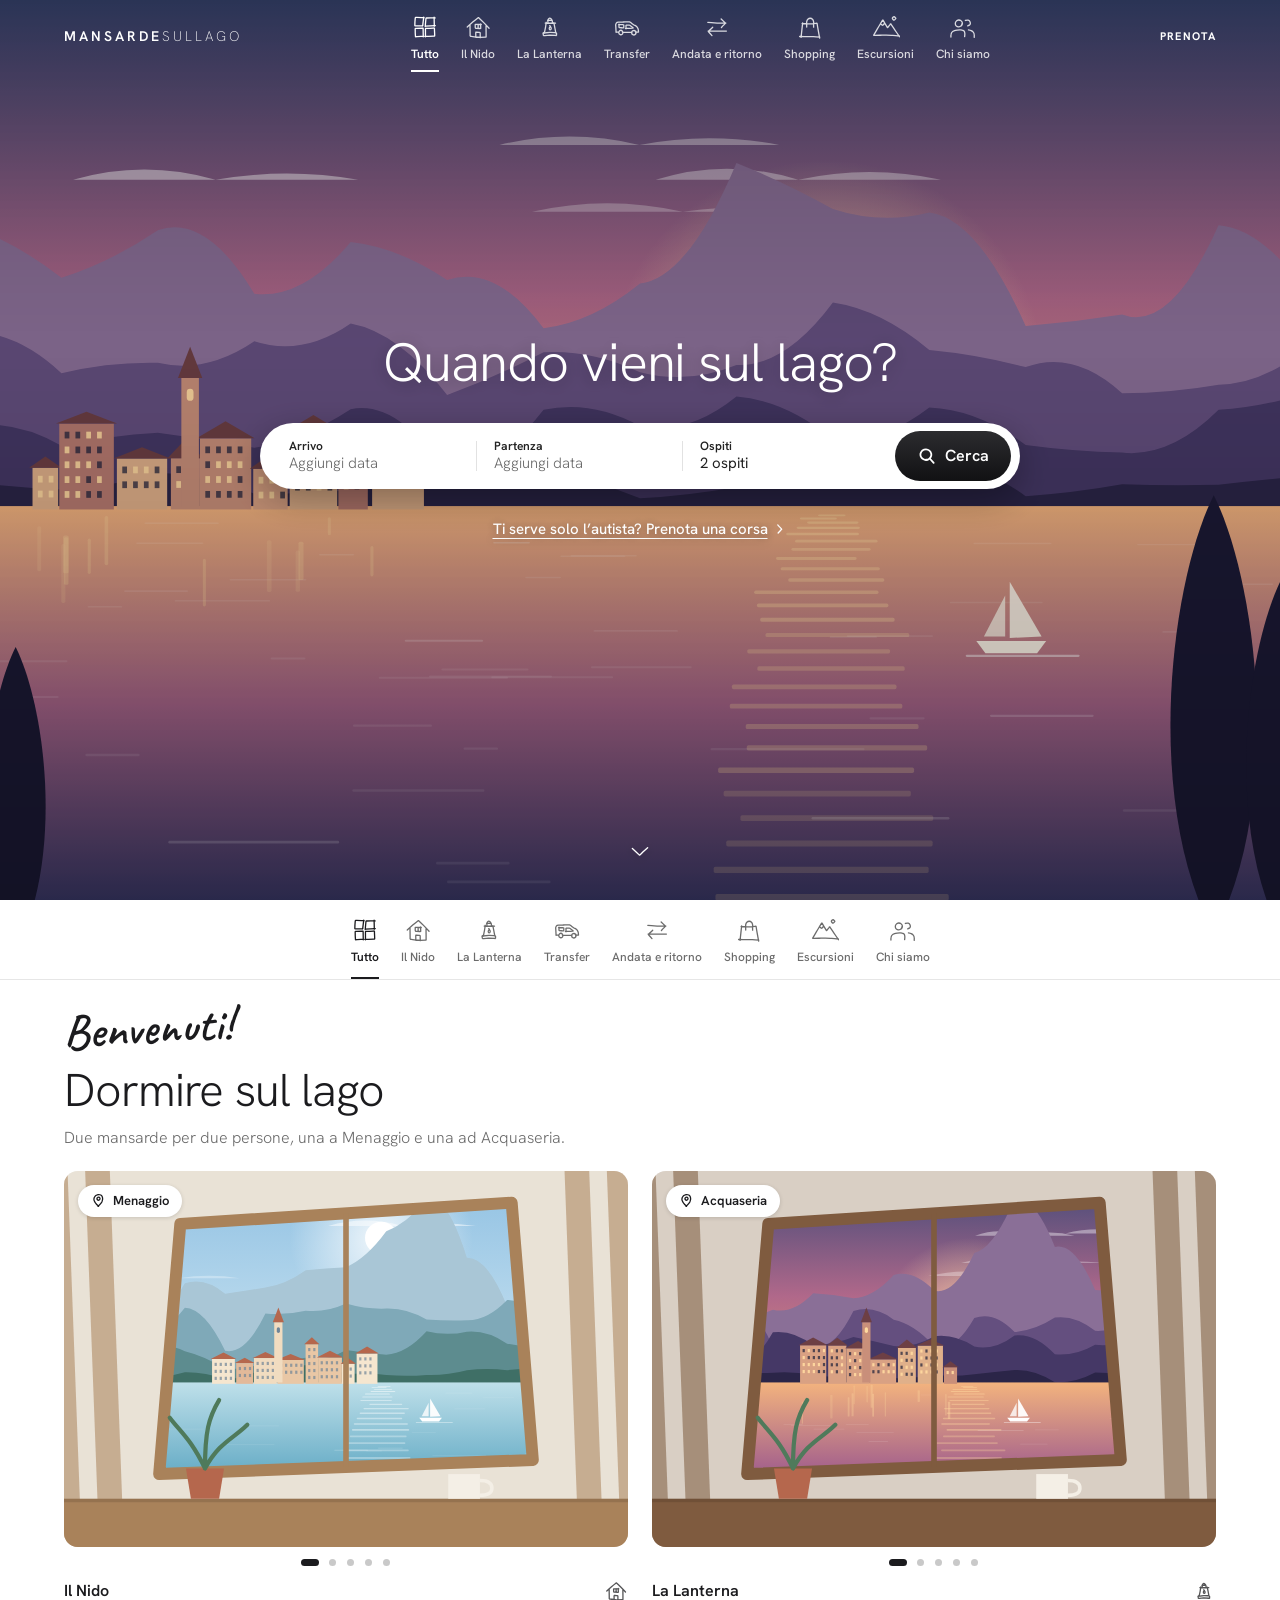
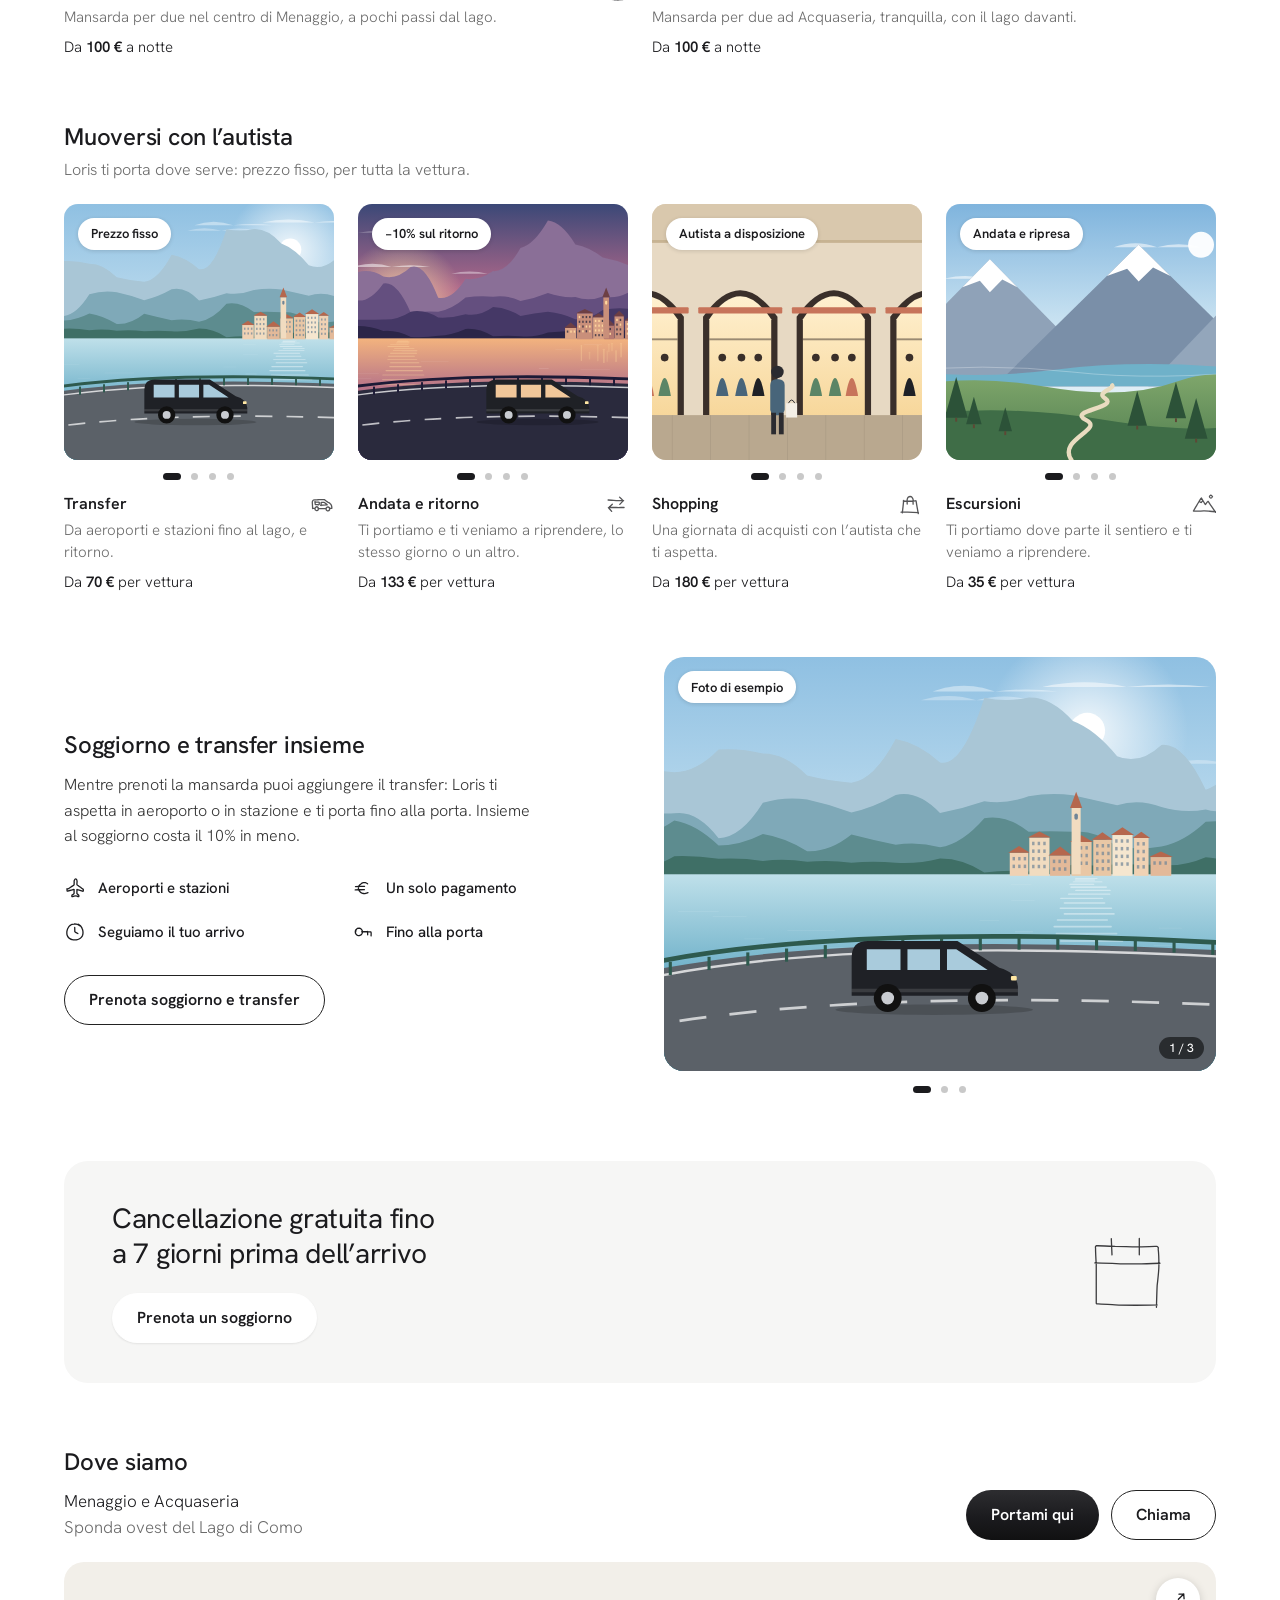
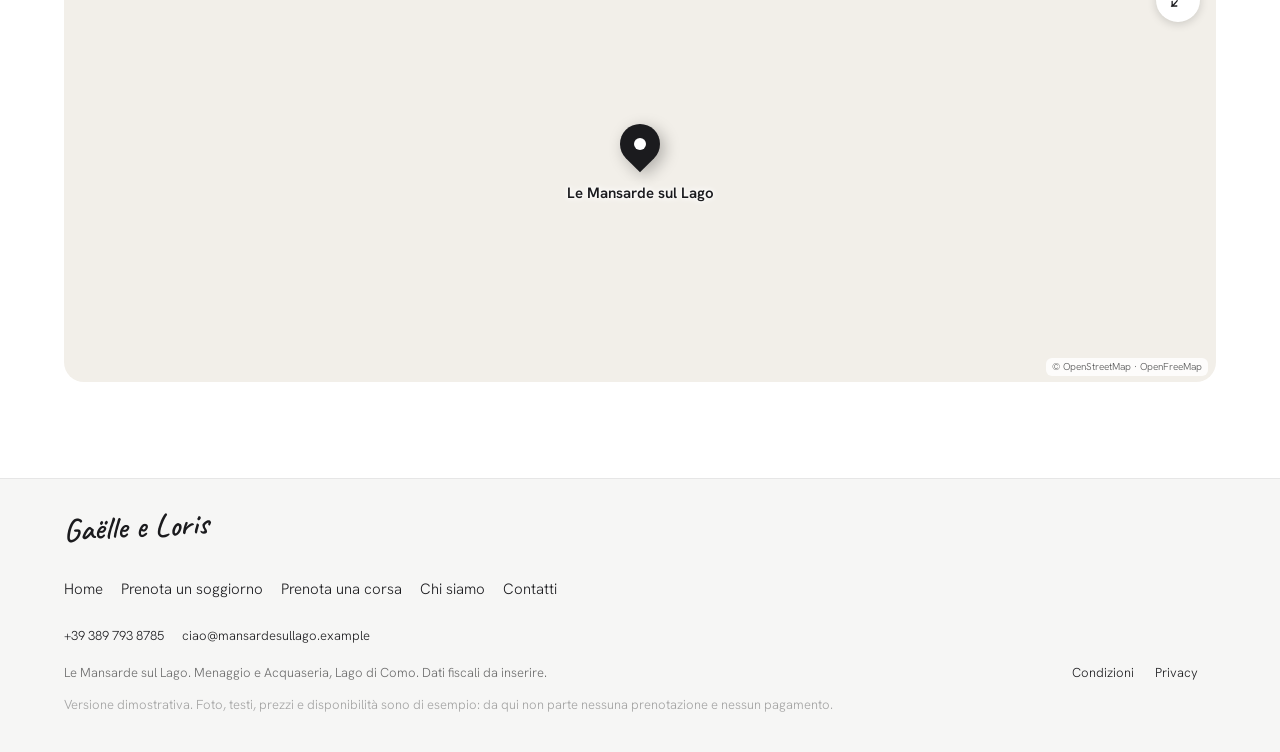
==== commit 0d0f9e59: "Bozza aggiornata: icone e scritte a mano Co-Authored-By: Claude Fable 5.1 <noreply@anthropic.com> Cl" ====
--- a/index.html
+++ b/index.html
@@ -15,8 +15,26 @@
 			@font-face { font-family: 'Hanken Grotesk'; font-style: normal; font-weight: 500; font-display: swap; src: url('./fonts/hanken-grotesk-latin-500-normal.woff2') format('woff2'); }
 			@font-face { font-family: 'Hanken Grotesk'; font-style: normal; font-weight: 600; font-display: swap; src: url('./fonts/hanken-grotesk-latin-600-normal.woff2') format('woff2'); }
 			@font-face { font-family: 'Hanken Grotesk'; font-style: normal; font-weight: 700; font-display: swap; src: url('./fonts/hanken-grotesk-latin-700-normal.woff2') format('woff2'); }
+			/* Caveat (licenza OFL): scrittura a mano, solo per saluti e firma. Anche questo sta nel sito. */
+			@font-face { font-family: 'Caveat'; font-style: normal; font-weight: 600; font-display: swap; src: url('./fonts/caveat-latin-600-normal.woff2') format('woff2'); }
 		</style>
+		<!-- Le foto provvisorie arrivano da Unsplash: il collegamento si prepara subito, così compaiono prima -->
+		<link rel="preconnect" href="https://images.unsplash.com" crossorigin />
 		<script>
+			// Foto provvisoria che non arriva (rete assente, server bloccato): al suo posto l'illustrazione che sta nel sito.
+			// Vale anche per il link che apre la foto in grande.
+			function fotoRiserva(img) {
+				var r = img.getAttribute('data-riserva');
+				if (!r) return;
+				img.removeAttribute('data-riserva');
+				img.removeAttribute('srcset');
+				img.removeAttribute('sizes');
+				img.src = r;
+				var a = img.closest ? img.closest('a[data-visore-link]') : null;
+				if (a) a.setAttribute('href', r);
+			}
+			// l'avviso «foto non arrivata» si ascolta da qui, prima che le foto comincino a caricarsi
+			document.addEventListener('error', function (e) { var t = e.target; if (t && t.tagName === 'IMG') fotoRiserva(t); }, true);
 			// Col tasto indietro o ricaricando: niente animazioni d'entrata (tolto subito dopo il primo disegno)
 			try {
 				var nav = performance.getEntriesByType('navigation')[0];
@@ -34,10 +52,10 @@
 			}
 		</script>
 		<!--1uha8ag--><meta name="description" content="Due mansarde per due persone a Menaggio e Acquaseria, sul Lago di Como. Transfer dall’aeroporto, shopping ed escursioni con autista."/><!----><title>Le Mansarde sul Lago | Due mansarde e un autista sul Lago di Como</title>
-		<link href="./app/immutable/assets/_layout.BIGsIzz_.css" rel="stylesheet">
+		<link href="./app/immutable/assets/_layout.6qLcYqmC.css" rel="stylesheet">
 	</head>
 	<body>
-		<div style="display: contents"><!--[--><!--[0--><!--[--><header class="mm-header mm-header--home" data-header=""><a class="mm-logo" href="./index.html" aria-label="Le Mansarde sul Lago, vai alla home">MANSARDE<span>SULLAGO</span></a> <a class="mm-header__link mm-header__link--stretto" href="./prenota.html">Prenota</a> <nav class="mm-sezioni " aria-label="Sezioni" data-chips=""><div class="mm-sezioni__in"><!--[--><a class="mm-sezione is-active" href="./index.html#tutto" aria-current="page" data-chip="tutto"><svg class="icon" width="28" height="28" viewBox="0 0 24 24" fill="none" stroke="currentColor" stroke-linecap="round" stroke-linejoin="round" aria-hidden="true" focusable="false"><path d="M4 4h7v7H4z M13 4h7v7h-7z M4 13h7v7H4z M13 13h7v7h-7z" vector-effect="non-scaling-stroke"></path></svg><!----><span>Tutto<!--[-1--><!--]--></span></a><a class="mm-sezione" href="./il-nido.html" data-chip="il-nido"><svg class="icon" width="28" height="28" viewBox="0 0 64 64" fill="none" stroke="currentColor" stroke-linecap="round" stroke-linejoin="round" aria-hidden="true" focusable="false"><path d="M8 33 L32 11 L56 33 M14 28 V54 H50 V28 M27 54 V43 H37 V54 M26 27 H38 V35 H26 Z M32 27 V35" vector-effect="non-scaling-stroke"></path></svg><!----><span>Il Nido<!--[-1--><!--]--></span></a><a class="mm-sezione" href="./la-lanterna.html" data-chip="la-lanterna"><svg class="icon" width="28" height="28" viewBox="0 0 64 64" fill="none" stroke="currentColor" stroke-linecap="round" stroke-linejoin="round" aria-hidden="true" focusable="false"><path d="M23 22 H41 L45 46 H19 Z M21 22 H43 M27 22 V16 H37 V22 M27 16 Q32 6 37 16 M17 46 H47 V52 H17 Z M32 30 C28.5 34 29 39 32 39 C35 39 35.5 34 32 30 Z" vector-effect="non-scaling-stroke"></path></svg><!----><span>La Lanterna<!--[-1--><!--]--></span></a><a class="mm-sezione" href="./transfer.html" data-chip="transfer"><svg class="icon" width="28" height="28" viewBox="0 0 64 64" fill="none" stroke="currentColor" stroke-linecap="round" stroke-linejoin="round" aria-hidden="true" focusable="false"><path d="M6 44 V27 Q6 21 12 21 H39 L53 31 Q58 33 58 38 V44 M6 44 H12 M22 44 H42 M52 44 H58 M12 45 a5 5 0 1 0 10 0 a5 5 0 1 0 -10 0 M42 45 a5 5 0 1 0 10 0 a5 5 0 1 0 -10 0 M13 27 H24 V34 H13 Z M29 27 H38 L47 34 H29 Z" vector-effect="non-scaling-stroke"></path></svg><!----><span>Transfer<!--[-1--><!--]--></span></a><a class="mm-sezione" href="./andata-ritorno.html" data-chip="andata-ritorno"><svg class="icon" width="28" height="28" viewBox="0 0 64 64" fill="none" stroke="currentColor" stroke-linecap="round" stroke-linejoin="round" aria-hidden="true" focusable="false"><path d="M10 23 H52 M43 14 L52 23 L43 32 M54 42 H12 M21 33 L12 42 L21 51" vector-effect="non-scaling-stroke"></path></svg><!----><span>Andata<!--[0--><span class="mm-sezione__resto"> e ritorno</span><!--]--></span></a><a class="mm-sezione" href="./shopping.html" data-chip="shopping"><svg class="icon" width="28" height="28" viewBox="0 0 64 64" fill="none" stroke="currentColor" stroke-linecap="round" stroke-linejoin="round" aria-hidden="true" focusable="false"><path d="M15 23 H49 L53 54 H11 Z M24 30 V19 a8 8 0 0 1 16 0 V30" vector-effect="non-scaling-stroke"></path></svg><!----><span>Shopping<!--[-1--><!--]--></span></a><a class="mm-sezione" href="./escursioni.html" data-chip="escursioni"><svg class="icon" width="28" height="28" viewBox="0 0 64 64" fill="none" stroke="currentColor" stroke-linecap="round" stroke-linejoin="round" aria-hidden="true" focusable="false"><path d="M4 52 L24 16 L35 35 L42 25 L60 52 Z M19 25 L24 29 L28.5 24 M46 12 a4 4 0 1 0 8 0 a4 4 0 1 0 -8 0" vector-effect="non-scaling-stroke"></path></svg><!----><span>Escursioni<!--[-1--><!--]--></span></a><a class="mm-sezione" href="./chi-siamo.html" data-chip="chi-siamo"><svg class="icon" width="28" height="28" viewBox="0 0 64 64" fill="none" stroke="currentColor" stroke-linecap="round" stroke-linejoin="round" aria-hidden="true" focusable="false"><path d="M14 24 a8 8 0 1 0 16 0 a8 8 0 1 0 -16 0 M6 54 V49 Q6 39 22 39 Q38 39 38 49 V54 M38 17 a7 7 0 1 1 5 13 M45 39 Q58 40 58 49 V54" vector-effect="non-scaling-stroke"></path></svg><!----><span>Chi siamo<!--[-1--><!--]--></span></a><!--]--></div></nav><!----> <a class="mm-header__link mm-header__link--largo" href="./prenota.html">Prenota</a></header><!----> <main id="contenuto"><!--[--><div class="v3-sfondo" data-sfondo="" aria-hidden="true"><img src="./foto/lago-0.svg" alt="" width="1600" height="1067" loading="eager" fetchpriority="high"/><!----></div> <section class="v3-cerca"><div class="v3-cerca__in"><h1 class="v3-cerca__titolo">Quando vieni sul lago?</h1> <div class="v3-barra lg-barra" data-mini="soggiorno" data-casa="" role="group" aria-label="Cerca un soggiorno"><button type="button" class="lg-barra__cella" data-date-apri="arrivo"><span class="lg-barra__etichetta">Arrivo</span> <span class="lg-barra__valore" data-date-testo="dal">Aggiungi data</span></button> <button type="button" class="lg-barra__cella" data-date-apri="partenza"><span class="lg-barra__etichetta">Partenza</span> <span class="lg-barra__valore" data-date-testo="al">Aggiungi data</span></button> <label class="lg-barra__cella lg-barra__cella--ospiti"><span class="lg-barra__etichetta">Ospiti</span> <select class="lg-select" data-mini-adulti="" aria-label="Ospiti"><option value="1">1 ospite</option><option value="2" selected="">2 ospiti</option></select></label> <a class="lg-barra__vai" href="./prenota.html" data-mini-vai="" data-mini-fisso="" aria-label="Cerca le mansarde libere"><svg class="icon" width="20" height="20" viewBox="0 0 24 24" fill="none" stroke="currentColor" stroke-linecap="round" stroke-linejoin="round" aria-hidden="true" focusable="false"><path d="M10.5 4a6.5 6.5 0 1 0 0 13a6.5 6.5 0 1 0 0-13z M15.5 15.5L20 20" vector-effect="non-scaling-stroke"></path></svg><!----><span>Cerca</span></a></div> <!--[0--><p class="lg-cerca__sotto"><a href="./corsa.html">Ti serve solo l’autista? Prenota una corsa<svg class="icon" width="16" height="16" viewBox="0 0 24 24" fill="none" stroke="currentColor" stroke-linecap="round" stroke-linejoin="round" aria-hidden="true" focusable="false"><path d="M9 6l6 6-6 6" vector-effect="non-scaling-stroke"></path></svg><!----></a></p><!--]--></div> <button type="button" class="v3-giu" data-giu="" aria-label="Vedi mansarde e servizi"><svg class="icon" width="30" height="30" viewBox="0 0 24 24" fill="none" stroke="currentColor" stroke-linecap="round" stroke-linejoin="round" aria-hidden="true" focusable="false"><path d="M9 6l6 6-6 6" vector-effect="non-scaling-stroke"></path></svg><!----></button></section> <nav class="mm-sezioni v3-sezioni-home" aria-label="Mansarde e servizi" data-sezioni-home=""><div class="mm-sezioni__in"><!--[--><a class="mm-sezione is-active" href="./index.html#tutto" aria-current="page" data-chip="tutto"><svg class="icon" width="28" height="28" viewBox="0 0 24 24" fill="none" stroke="currentColor" stroke-linecap="round" stroke-linejoin="round" aria-hidden="true" focusable="false"><path d="M4 4h7v7H4z M13 4h7v7h-7z M4 13h7v7H4z M13 13h7v7h-7z" vector-effect="non-scaling-stroke"></path></svg><!----><span>Tutto<!--[-1--><!--]--></span></a><a class="mm-sezione" href="./il-nido.html" data-chip="il-nido"><svg class="icon" width="28" height="28" viewBox="0 0 64 64" fill="none" stroke="currentColor" stroke-linecap="round" stroke-linejoin="round" aria-hidden="true" focusable="false"><path d="M8 33 L32 11 L56 33 M14 28 V54 H50 V28 M27 54 V43 H37 V54 M26 27 H38 V35 H26 Z M32 27 V35" vector-effect="non-scaling-stroke"></path></svg><!----><span>Il Nido<!--[-1--><!--]--></span></a><a class="mm-sezione" href="./la-lanterna.html" data-chip="la-lanterna"><svg class="icon" width="28" height="28" viewBox="0 0 64 64" fill="none" stroke="currentColor" stroke-linecap="round" stroke-linejoin="round" aria-hidden="true" focusable="false"><path d="M23 22 H41 L45 46 H19 Z M21 22 H43 M27 22 V16 H37 V22 M27 16 Q32 6 37 16 M17 46 H47 V52 H17 Z M32 30 C28.5 34 29 39 32 39 C35 39 35.5 34 32 30 Z" vector-effect="non-scaling-stroke"></path></svg><!----><span>La Lanterna<!--[-1--><!--]--></span></a><a class="mm-sezione" href="./transfer.html" data-chip="transfer"><svg class="icon" width="28" height="28" viewBox="0 0 64 64" fill="none" stroke="currentColor" stroke-linecap="round" stroke-linejoin="round" aria-hidden="true" focusable="false"><path d="M6 44 V27 Q6 21 12 21 H39 L53 31 Q58 33 58 38 V44 M6 44 H12 M22 44 H42 M52 44 H58 M12 45 a5 5 0 1 0 10 0 a5 5 0 1 0 -10 0 M42 45 a5 5 0 1 0 10 0 a5 5 0 1 0 -10 0 M13 27 H24 V34 H13 Z M29 27 H38 L47 34 H29 Z" vector-effect="non-scaling-stroke"></path></svg><!----><span>Transfer<!--[-1--><!--]--></span></a><a class="mm-sezione" href="./andata-ritorno.html" data-chip="andata-ritorno"><svg class="icon" width="28" height="28" viewBox="0 0 64 64" fill="none" stroke="currentColor" stroke-linecap="round" stroke-linejoin="round" aria-hidden="true" focusable="false"><path d="M10 23 H52 M43 14 L52 23 L43 32 M54 42 H12 M21 33 L12 42 L21 51" vector-effect="non-scaling-stroke"></path></svg><!----><span>Andata<!--[0--><span class="mm-sezione__resto"> e ritorno</span><!--]--></span></a><a class="mm-sezione" href="./shopping.html" data-chip="shopping"><svg class="icon" width="28" height="28" viewBox="0 0 64 64" fill="none" stroke="currentColor" stroke-linecap="round" stroke-linejoin="round" aria-hidden="true" focusable="false"><path d="M15 23 H49 L53 54 H11 Z M24 30 V19 a8 8 0 0 1 16 0 V30" vector-effect="non-scaling-stroke"></path></svg><!----><span>Shopping<!--[-1--><!--]--></span></a><a class="mm-sezione" href="./escursioni.html" data-chip="escursioni"><svg class="icon" width="28" height="28" viewBox="0 0 64 64" fill="none" stroke="currentColor" stroke-linecap="round" stroke-linejoin="round" aria-hidden="true" focusable="false"><path d="M4 52 L24 16 L35 35 L42 25 L60 52 Z M19 25 L24 29 L28.5 24 M46 12 a4 4 0 1 0 8 0 a4 4 0 1 0 -8 0" vector-effect="non-scaling-stroke"></path></svg><!----><span>Escursioni<!--[-1--><!--]--></span></a><a class="mm-sezione" href="./chi-siamo.html" data-chip="chi-siamo"><svg class="icon" width="28" height="28" viewBox="0 0 64 64" fill="none" stroke="currentColor" stroke-linecap="round" stroke-linejoin="round" aria-hidden="true" focusable="false"><path d="M14 24 a8 8 0 1 0 16 0 a8 8 0 1 0 -16 0 M6 54 V49 Q6 39 22 39 Q38 39 38 49 V54 M38 17 a7 7 0 1 1 5 13 M45 39 Q58 40 58 49 V54" vector-effect="non-scaling-stroke"></path></svg><!----><span>Chi siamo<!--[-1--><!--]--></span></a><!--]--></div></nav><!----> <div class="v3-contenuto" data-contenuto=""><div class="v3-panoramica" data-panoramica=""><section class="v3-sezione"><h2 class="v3-h2 v3-titolo-grande">Dormire sul lago</h2> <p class="v3-sezione__sotto">Due mansarde per due persone, una a Menaggio e una ad Acquaseria.</p> <div class="v3-griglia lg-griglia--due"><!--[--><div class="v3-card"><div class="v3-galleria-box"><div class="v3-card__img v3-galleria" data-galleria=""><!--[0--><div class="v3-galleria__riga" data-galleria-riga=""><!--[--><!--[0--><a class="v3-galleria__foto" href="./il-nido.html" aria-label="Il Nido"><img src="./foto/nido-1.svg" alt="Il lago visto dalla finestra sul tetto" width="1600" height="1067" loading="eager" fetchpriority="high"/><!----></a><!--]--><!--[0--><a class="v3-galleria__foto" href="./il-nido.html" tabindex="-1" aria-hidden="true"><img src="./foto/nido-2.svg" alt="" width="1600" height="1067" loading="lazy" decoding="async"/><!----></a><!--]--><!--[0--><a class="v3-galleria__foto" href="./il-nido.html" tabindex="-1" aria-hidden="true"><img src="./foto/nido-3.svg" alt="" width="1600" height="1067" loading="lazy" decoding="async"/><!----></a><!--]--><!--[0--><a class="v3-galleria__foto" href="./il-nido.html" tabindex="-1" aria-hidden="true"><img src="./foto/nido-4.svg" alt="" width="1600" height="1067" loading="lazy" decoding="async"/><!----></a><!--]--><!--[0--><a class="v3-galleria__foto" href="./il-nido.html" tabindex="-1" aria-hidden="true"><img src="./foto/nido-5.svg" alt="" width="1600" height="1067" loading="lazy" decoding="async"/><!----></a><!--]--><!--]--></div> <!--[-1--><!--]--> <button type="button" class="v3-galleria__freccia v3-galleria__freccia--prec" data-galleria-prec="" aria-label="Foto precedente" disabled=""><svg class="icon" width="16" height="16" viewBox="0 0 24 24" fill="none" stroke="currentColor" stroke-linecap="round" stroke-linejoin="round" aria-hidden="true" focusable="false"><path d="M15 5l-7 7 7 7" vector-effect="non-scaling-stroke"></path></svg><!----></button> <button type="button" class="v3-galleria__freccia v3-galleria__freccia--succ" data-galleria-succ="" aria-label="Foto successiva"><svg class="icon" width="16" height="16" viewBox="0 0 24 24" fill="none" stroke="currentColor" stroke-linecap="round" stroke-linejoin="round" aria-hidden="true" focusable="false"><path d="M9 6l6 6-6 6" vector-effect="non-scaling-stroke"></path></svg><!----></button><!--]--> <span class="v3-pill"><svg class="icon" width="15" height="15" viewBox="0 0 24 24" fill="none" stroke="currentColor" stroke-linecap="round" stroke-linejoin="round" aria-hidden="true" focusable="false"><path d="M12 21s-7-6.2-7-11.5a7 7 0 0 1 14 0C19 14.8 12 21 12 21z M9.5 9.5a2.5 2.5 0 1 0 5 0a2.5 2.5 0 1 0-5 0" vector-effect="non-scaling-stroke"></path></svg><!---->Menaggio</span><!----></div> <!--[0--><div class="v3-galleria__punti" data-galleria-punti="" aria-hidden="true"><!--[--><button type="button" class="v3-galleria__punto is-attivo" data-galleria-punto="0" tabindex="-1"></button><button type="button" class="v3-galleria__punto" data-galleria-punto="1" tabindex="-1"></button><button type="button" class="v3-galleria__punto" data-galleria-punto="2" tabindex="-1"></button><button type="button" class="v3-galleria__punto" data-galleria-punto="3" tabindex="-1"></button><button type="button" class="v3-galleria__punto" data-galleria-punto="4" tabindex="-1"></button><!--]--></div><!--]--></div><!----> <a class="v3-card__link" href="./il-nido.html"><span class="v3-card__riga"><span class="v3-card__titolo">Il Nido</span> <span class="v3-card__icona"><svg class="icon" width="24" height="24" viewBox="0 0 64 64" fill="none" stroke="currentColor" stroke-linecap="round" stroke-linejoin="round" aria-hidden="true" focusable="false"><path d="M8 33 L32 11 L56 33 M14 28 V54 H50 V28 M27 54 V43 H37 V54 M26 27 H38 V35 H26 Z M32 27 V35" vector-effect="non-scaling-stroke"></path></svg><!----></span></span> <span class="v3-card__testo">Mansarda per due nel centro di Menaggio, a pochi passi dal lago.</span> <span class="v3-card__prezzo">Da <strong>100 €</strong> a notte</span></a></div><div class="v3-card"><div class="v3-galleria-box"><div class="v3-card__img v3-galleria" data-galleria=""><!--[0--><div class="v3-galleria__riga" data-galleria-riga=""><!--[--><!--[0--><a class="v3-galleria__foto" href="./la-lanterna.html" aria-label="La Lanterna"><img src="./foto/lanterna-1.svg" alt="Il lago al tramonto dalla mansarda" width="1600" height="1067" loading="eager" fetchpriority="high"/><!----></a><!--]--><!--[0--><a class="v3-galleria__foto" href="./la-lanterna.html" tabindex="-1" aria-hidden="true"><img src="./foto/lanterna-2.svg" alt="" width="1600" height="1067" loading="lazy" decoding="async"/><!----></a><!--]--><!--[0--><a class="v3-galleria__foto" href="./la-lanterna.html" tabindex="-1" aria-hidden="true"><img src="./foto/lanterna-3.svg" alt="" width="1600" height="1067" loading="lazy" decoding="async"/><!----></a><!--]--><!--[0--><a class="v3-galleria__foto" href="./la-lanterna.html" tabindex="-1" aria-hidden="true"><img src="./foto/lanterna-4.svg" alt="" width="1600" height="1067" loading="lazy" decoding="async"/><!----></a><!--]--><!--[0--><a class="v3-galleria__foto" href="./la-lanterna.html" tabindex="-1" aria-hidden="true"><img src="./foto/lanterna-5.svg" alt="" width="1600" height="1067" loading="lazy" decoding="async"/><!----></a><!--]--><!--]--></div> <!--[-1--><!--]--> <button type="button" class="v3-galleria__freccia v3-galleria__freccia--prec" data-galleria-prec="" aria-label="Foto precedente" disabled=""><svg class="icon" width="16" height="16" viewBox="0 0 24 24" fill="none" stroke="currentColor" stroke-linecap="round" stroke-linejoin="round" aria-hidden="true" focusable="false"><path d="M15 5l-7 7 7 7" vector-effect="non-scaling-stroke"></path></svg><!----></button> <button type="button" class="v3-galleria__freccia v3-galleria__freccia--succ" data-galleria-succ="" aria-label="Foto successiva"><svg class="icon" width="16" height="16" viewBox="0 0 24 24" fill="none" stroke="currentColor" stroke-linecap="round" stroke-linejoin="round" aria-hidden="true" focusable="false"><path d="M9 6l6 6-6 6" vector-effect="non-scaling-stroke"></path></svg><!----></button><!--]--> <span class="v3-pill"><svg class="icon" width="15" height="15" viewBox="0 0 24 24" fill="none" stroke="currentColor" stroke-linecap="round" stroke-linejoin="round" aria-hidden="true" focusable="false"><path d="M12 21s-7-6.2-7-11.5a7 7 0 0 1 14 0C19 14.8 12 21 12 21z M9.5 9.5a2.5 2.5 0 1 0 5 0a2.5 2.5 0 1 0-5 0" vector-effect="non-scaling-stroke"></path></svg><!---->Acquaseria</span><!----></div> <!--[0--><div class="v3-galleria__punti" data-galleria-punti="" aria-hidden="true"><!--[--><button type="button" class="v3-galleria__punto is-attivo" data-galleria-punto="0" tabindex="-1"></button><button type="button" class="v3-galleria__punto" data-galleria-punto="1" tabindex="-1"></button><button type="button" class="v3-galleria__punto" data-galleria-punto="2" tabindex="-1"></button><button type="button" class="v3-galleria__punto" data-galleria-punto="3" tabindex="-1"></button><button type="button" class="v3-galleria__punto" data-galleria-punto="4" tabindex="-1"></button><!--]--></div><!--]--></div><!----> <a class="v3-card__link" href="./la-lanterna.html"><span class="v3-card__riga"><span class="v3-card__titolo">La Lanterna</span> <span class="v3-card__icona"><svg class="icon" width="24" height="24" viewBox="0 0 64 64" fill="none" stroke="currentColor" stroke-linecap="round" stroke-linejoin="round" aria-hidden="true" focusable="false"><path d="M23 22 H41 L45 46 H19 Z M21 22 H43 M27 22 V16 H37 V22 M27 16 Q32 6 37 16 M17 46 H47 V52 H17 Z M32 30 C28.5 34 29 39 32 39 C35 39 35.5 34 32 30 Z" vector-effect="non-scaling-stroke"></path></svg><!----></span></span> <span class="v3-card__testo">Mansarda per due ad Acquaseria, tranquilla, con il lago davanti.</span> <span class="v3-card__prezzo">Da <strong>100 €</strong> a notte</span></a></div><!--]--></div></section> <section class="v3-sezione"><h2 class="v3-h2">Muoversi con l’autista</h2> <p class="v3-sezione__sotto">Loris ti porta dove serve: prezzo fisso, per tutta la vettura.</p> <div class="v3-griglia"><!--[--><div class="v3-card"><div class="v3-galleria-box"><div class="v3-card__img v3-galleria" data-galleria=""><!--[0--><div class="v3-galleria__riga" data-galleria-riga=""><!--[--><!--[0--><a class="v3-galleria__foto" href="./transfer.html" aria-label="Transfer"><img src="./foto/auto-1.svg" alt="Il minivan sulla strada del lago" width="1600" height="1067" loading="lazy" decoding="async"/><!----></a><!--]--><!--[0--><a class="v3-galleria__foto" href="./transfer.html" tabindex="-1" aria-hidden="true"><img src="./foto/auto-2.svg" alt="" width="1600" height="1067" loading="lazy" decoding="async"/><!----></a><!--]--><!--[0--><a class="v3-galleria__foto" href="./transfer.html" tabindex="-1" aria-hidden="true"><img src="./foto/auto-3.svg" alt="" width="1600" height="1067" loading="lazy" decoding="async"/><!----></a><!--]--><!--[0--><a class="v3-galleria__foto" href="./transfer.html" tabindex="-1" aria-hidden="true"><img src="./foto/lago-2.svg" alt="" width="1600" height="1067" loading="lazy" decoding="async"/><!----></a><!--]--><!--]--></div> <!--[-1--><!--]--> <button type="button" class="v3-galleria__freccia v3-galleria__freccia--prec" data-galleria-prec="" aria-label="Foto precedente" disabled=""><svg class="icon" width="16" height="16" viewBox="0 0 24 24" fill="none" stroke="currentColor" stroke-linecap="round" stroke-linejoin="round" aria-hidden="true" focusable="false"><path d="M15 5l-7 7 7 7" vector-effect="non-scaling-stroke"></path></svg><!----></button> <button type="button" class="v3-galleria__freccia v3-galleria__freccia--succ" data-galleria-succ="" aria-label="Foto successiva"><svg class="icon" width="16" height="16" viewBox="0 0 24 24" fill="none" stroke="currentColor" stroke-linecap="round" stroke-linejoin="round" aria-hidden="true" focusable="false"><path d="M9 6l6 6-6 6" vector-effect="non-scaling-stroke"></path></svg><!----></button><!--]--> <span class="v3-pill">Prezzo fisso</span><!----></div> <!--[0--><div class="v3-galleria__punti" data-galleria-punti="" aria-hidden="true"><!--[--><button type="button" class="v3-galleria__punto is-attivo" data-galleria-punto="0" tabindex="-1"></button><button type="button" class="v3-galleria__punto" data-galleria-punto="1" tabindex="-1"></button><button type="button" class="v3-galleria__punto" data-galleria-punto="2" tabindex="-1"></button><button type="button" class="v3-galleria__punto" data-galleria-punto="3" tabindex="-1"></button><!--]--></div><!--]--></div><!----> <a class="v3-card__link" href="./transfer.html"><span class="v3-card__riga"><span class="v3-card__titolo">Transfer</span> <span class="v3-card__icona"><svg class="icon" width="24" height="24" viewBox="0 0 64 64" fill="none" stroke="currentColor" stroke-linecap="round" stroke-linejoin="round" aria-hidden="true" focusable="false"><path d="M6 44 V27 Q6 21 12 21 H39 L53 31 Q58 33 58 38 V44 M6 44 H12 M22 44 H42 M52 44 H58 M12 45 a5 5 0 1 0 10 0 a5 5 0 1 0 -10 0 M42 45 a5 5 0 1 0 10 0 a5 5 0 1 0 -10 0 M13 27 H24 V34 H13 Z M29 27 H38 L47 34 H29 Z" vector-effect="non-scaling-stroke"></path></svg><!----></span></span> <span class="v3-card__testo">Da aeroporti e stazioni fino al lago, e ritorno.</span> <span class="v3-card__prezzo">Da <strong>70 €</strong> per vettura</span></a></div><div class="v3-card"><div class="v3-galleria-box"><div class="v3-card__img v3-galleria" data-galleria=""><!--[0--><div class="v3-galleria__riga" data-galleria-riga=""><!--[--><!--[0--><a class="v3-galleria__foto" href="./andata-ritorno.html" aria-label="Andata e ritorno"><img src="./foto/auto-3.svg" alt="La strada lungo il lago al tramonto" width="1600" height="1067" loading="lazy" decoding="async"/><!----></a><!--]--><!--[0--><a class="v3-galleria__foto" href="./andata-ritorno.html" tabindex="-1" aria-hidden="true"><img src="./foto/lago-3.svg" alt="" width="1600" height="1067" loading="lazy" decoding="async"/><!----></a><!--]--><!--[0--><a class="v3-galleria__foto" href="./andata-ritorno.html" tabindex="-1" aria-hidden="true"><img src="./foto/auto-1.svg" alt="" width="1600" height="1067" loading="lazy" decoding="async"/><!----></a><!--]--><!--[0--><a class="v3-galleria__foto" href="./andata-ritorno.html" tabindex="-1" aria-hidden="true"><img src="./foto/lago-2.svg" alt="" width="1600" height="1067" loading="lazy" decoding="async"/><!----></a><!--]--><!--]--></div> <!--[-1--><!--]--> <button type="button" class="v3-galleria__freccia v3-galleria__freccia--prec" data-galleria-prec="" aria-label="Foto precedente" disabled=""><svg class="icon" width="16" height="16" viewBox="0 0 24 24" fill="none" stroke="currentColor" stroke-linecap="round" stroke-linejoin="round" aria-hidden="true" focusable="false"><path d="M15 5l-7 7 7 7" vector-effect="non-scaling-stroke"></path></svg><!----></button> <button type="button" class="v3-galleria__freccia v3-galleria__freccia--succ" data-galleria-succ="" aria-label="Foto successiva"><svg class="icon" width="16" height="16" viewBox="0 0 24 24" fill="none" stroke="currentColor" stroke-linecap="round" stroke-linejoin="round" aria-hidden="true" focusable="false"><path d="M9 6l6 6-6 6" vector-effect="non-scaling-stroke"></path></svg><!----></button><!--]--> <span class="v3-pill">−10% sul ritorno</span><!----></div> <!--[0--><div class="v3-galleria__punti" data-galleria-punti="" aria-hidden="true"><!--[--><button type="button" class="v3-galleria__punto is-attivo" data-galleria-punto="0" tabindex="-1"></button><button type="button" class="v3-galleria__punto" data-galleria-punto="1" tabindex="-1"></button><button type="button" class="v3-galleria__punto" data-galleria-punto="2" tabindex="-1"></button><button type="button" class="v3-galleria__punto" data-galleria-punto="3" tabindex="-1"></button><!--]--></div><!--]--></div><!----> <a class="v3-card__link" href="./andata-ritorno.html"><span class="v3-card__riga"><span class="v3-card__titolo">Andata e ritorno</span> <span class="v3-card__icona"><svg class="icon" width="24" height="24" viewBox="0 0 64 64" fill="none" stroke="currentColor" stroke-linecap="round" stroke-linejoin="round" aria-hidden="true" focusable="false"><path d="M10 23 H52 M43 14 L52 23 L43 32 M54 42 H12 M21 33 L12 42 L21 51" vector-effect="non-scaling-stroke"></path></svg><!----></span></span> <span class="v3-card__testo">Ti portiamo e ti veniamo a riprendere, lo stesso giorno o un altro.</span> <span class="v3-card__prezzo">Da <strong>133 €</strong> per vettura</span></a></div><div class="v3-card"><div class="v3-galleria-box"><div class="v3-card__img v3-galleria" data-galleria=""><!--[0--><div class="v3-galleria__riga" data-galleria-riga=""><!--[--><!--[0--><a class="v3-galleria__foto" href="./shopping.html" aria-label="Shopping"><img src="./foto/shopping-1.svg" alt="Vetrine sotto i portici" width="1600" height="1067" loading="lazy" decoding="async"/><!----></a><!--]--><!--[0--><a class="v3-galleria__foto" href="./shopping.html" tabindex="-1" aria-hidden="true"><img src="./foto/shopping-2.svg" alt="" width="1600" height="1067" loading="lazy" decoding="async"/><!----></a><!--]--><!--[0--><a class="v3-galleria__foto" href="./shopping.html" tabindex="-1" aria-hidden="true"><img src="./foto/auto-1.svg" alt="" width="1600" height="1067" loading="lazy" decoding="async"/><!----></a><!--]--><!--[0--><a class="v3-galleria__foto" href="./shopping.html" tabindex="-1" aria-hidden="true"><img src="./foto/shopping-3.svg" alt="" width="1600" height="1067" loading="lazy" decoding="async"/><!----></a><!--]--><!--]--></div> <!--[-1--><!--]--> <button type="button" class="v3-galleria__freccia v3-galleria__freccia--prec" data-galleria-prec="" aria-label="Foto precedente" disabled=""><svg class="icon" width="16" height="16" viewBox="0 0 24 24" fill="none" stroke="currentColor" stroke-linecap="round" stroke-linejoin="round" aria-hidden="true" focusable="false"><path d="M15 5l-7 7 7 7" vector-effect="non-scaling-stroke"></path></svg><!----></button> <button type="button" class="v3-galleria__freccia v3-galleria__freccia--succ" data-galleria-succ="" aria-label="Foto successiva"><svg class="icon" width="16" height="16" viewBox="0 0 24 24" fill="none" stroke="currentColor" stroke-linecap="round" stroke-linejoin="round" aria-hidden="true" focusable="false"><path d="M9 6l6 6-6 6" vector-effect="non-scaling-stroke"></path></svg><!----></button><!--]--> <span class="v3-pill">Autista a disposizione</span><!----></div> <!--[0--><div class="v3-galleria__punti" data-galleria-punti="" aria-hidden="true"><!--[--><button type="button" class="v3-galleria__punto is-attivo" data-galleria-punto="0" tabindex="-1"></button><button type="button" class="v3-galleria__punto" data-galleria-punto="1" tabindex="-1"></button><button type="button" class="v3-galleria__punto" data-galleria-punto="2" tabindex="-1"></button><button type="button" class="v3-galleria__punto" data-galleria-punto="3" tabindex="-1"></button><!--]--></div><!--]--></div><!----> <a class="v3-card__link" href="./shopping.html"><span class="v3-card__riga"><span class="v3-card__titolo">Shopping</span> <span class="v3-card__icona"><svg class="icon" width="24" height="24" viewBox="0 0 64 64" fill="none" stroke="currentColor" stroke-linecap="round" stroke-linejoin="round" aria-hidden="true" focusable="false"><path d="M15 23 H49 L53 54 H11 Z M24 30 V19 a8 8 0 0 1 16 0 V30" vector-effect="non-scaling-stroke"></path></svg><!----></span></span> <span class="v3-card__testo">Una giornata di acquisti con l’autista che ti aspetta.</span> <span class="v3-card__prezzo">Da <strong>180 €</strong> per vettura</span></a></div><div class="v3-card"><div class="v3-galleria-box"><div class="v3-card__img v3-galleria" data-galleria=""><!--[0--><div class="v3-galleria__riga" data-galleria-riga=""><!--[--><!--[0--><a class="v3-galleria__foto" href="./escursioni.html" aria-label="Escursioni"><img src="./foto/sentiero-1.svg" alt="Le montagne sopra il lago" width="1600" height="1067" loading="lazy" decoding="async"/><!----></a><!--]--><!--[0--><a class="v3-galleria__foto" href="./escursioni.html" tabindex="-1" aria-hidden="true"><img src="./foto/sentiero-2.svg" alt="" width="1600" height="1067" loading="lazy" decoding="async"/><!----></a><!--]--><!--[0--><a class="v3-galleria__foto" href="./escursioni.html" tabindex="-1" aria-hidden="true"><img src="./foto/sentiero-3.svg" alt="" width="1600" height="1067" loading="lazy" decoding="async"/><!----></a><!--]--><!--[0--><a class="v3-galleria__foto" href="./escursioni.html" tabindex="-1" aria-hidden="true"><img src="./foto/lago-1.svg" alt="" width="1600" height="1067" loading="lazy" decoding="async"/><!----></a><!--]--><!--]--></div> <!--[-1--><!--]--> <button type="button" class="v3-galleria__freccia v3-galleria__freccia--prec" data-galleria-prec="" aria-label="Foto precedente" disabled=""><svg class="icon" width="16" height="16" viewBox="0 0 24 24" fill="none" stroke="currentColor" stroke-linecap="round" stroke-linejoin="round" aria-hidden="true" focusable="false"><path d="M15 5l-7 7 7 7" vector-effect="non-scaling-stroke"></path></svg><!----></button> <button type="button" class="v3-galleria__freccia v3-galleria__freccia--succ" data-galleria-succ="" aria-label="Foto successiva"><svg class="icon" width="16" height="16" viewBox="0 0 24 24" fill="none" stroke="currentColor" stroke-linecap="round" stroke-linejoin="round" aria-hidden="true" focusable="false"><path d="M9 6l6 6-6 6" vector-effect="non-scaling-stroke"></path></svg><!----></button><!--]--> <span class="v3-pill">Andata e ripresa</span><!----></div> <!--[0--><div class="v3-galleria__punti" data-galleria-punti="" aria-hidden="true"><!--[--><button type="button" class="v3-galleria__punto is-attivo" data-galleria-punto="0" tabindex="-1"></button><button type="button" class="v3-galleria__punto" data-galleria-punto="1" tabindex="-1"></button><button type="button" class="v3-galleria__punto" data-galleria-punto="2" tabindex="-1"></button><button type="button" class="v3-galleria__punto" data-galleria-punto="3" tabindex="-1"></button><!--]--></div><!--]--></div><!----> <a class="v3-card__link" href="./escursioni.html"><span class="v3-card__riga"><span class="v3-card__titolo">Escursioni</span> <span class="v3-card__icona"><svg class="icon" width="24" height="24" viewBox="0 0 64 64" fill="none" stroke="currentColor" stroke-linecap="round" stroke-linejoin="round" aria-hidden="true" focusable="false"><path d="M4 52 L24 16 L35 35 L42 25 L60 52 Z M19 25 L24 29 L28.5 24 M46 12 a4 4 0 1 0 8 0 a4 4 0 1 0 -8 0" vector-effect="non-scaling-stroke"></path></svg><!----></span></span> <span class="v3-card__testo">Ti portiamo dove parte il sentiero e ti veniamo a riprendere.</span> <span class="v3-card__prezzo">Da <strong>35 €</strong> per vettura</span></a></div><!--]--></div></section> <!--[0--><section class="v3-sezione"><div class="v3-enti"><div class="v3-enti__testo"><h2 class="v3-h2">Soggiorno e transfer insieme</h2> <p class="v3-enti__frase">Mentre prenoti la mansarda puoi aggiungere il transfer: Loris ti aspetta in aeroporto o in stazione e ti porta fino alla porta. Insieme al soggiorno costa il 10% in meno.</p> <ul class="v3-enti__lista"><li><svg class="icon" width="22" height="22" viewBox="0 0 24 24" fill="none" stroke="currentColor" stroke-linecap="round" stroke-linejoin="round" aria-hidden="true" focusable="false"><path d="M12 2.5c1 0 1.6 1 1.6 2.5V9l7.4 4.5v2l-7.4-2V18l2.4 1.8v1.7L12 20.5l-4 1v-1.7L10.4 18v-4.5L3 15.5v-2L10.4 9V5c0-1.5.6-2.5 1.6-2.5z" vector-effect="non-scaling-stroke"></path></svg><!---->Aeroporti e stazioni</li> <li><svg class="icon" width="22" height="22" viewBox="0 0 24 24" fill="none" stroke="currentColor" stroke-linecap="round" stroke-linejoin="round" aria-hidden="true" focusable="false"><path d="M17 6.5A6.5 6.5 0 1 0 17 17.5 M4 10h9 M4 14h9" vector-effect="non-scaling-stroke"></path></svg><!---->Un solo pagamento</li> <li><svg class="icon" width="22" height="22" viewBox="0 0 24 24" fill="none" stroke="currentColor" stroke-linecap="round" stroke-linejoin="round" aria-hidden="true" focusable="false"><path d="M3 12a9 9 0 1 0 18 0a9 9 0 1 0-18 0 M12 7v5l3 2" vector-effect="non-scaling-stroke"></path></svg><!---->Seguiamo il tuo arrivo</li> <li><svg class="icon" width="22" height="22" viewBox="0 0 24 24" fill="none" stroke="currentColor" stroke-linecap="round" stroke-linejoin="round" aria-hidden="true" focusable="false"><path d="M3.5 12a4 4 0 1 0 8 0a4 4 0 1 0-8 0 M11.5 12H21v3.5 M17 12v3" vector-effect="non-scaling-stroke"></path></svg><!---->Fino alla porta</li></ul> <a class="v3-btn v3-btn--linea" href="./prenota.html#transfer=arrivo">Prenota soggiorno e transfer</a></div> <div class="v3-galleria-box"><div class="v3-enti__img v3-galleria" data-galleria=""><!--[0--><div class="v3-galleria__riga" data-galleria-riga=""><!--[--><!--[-1--><a class="v3-galleria__foto" href="./foto/auto-1.svg" data-visore-link="" data-visore-gruppo="insieme" data-visore-apri="griglia" aria-label="Guarda tutte le foto (3)"><img src="./foto/auto-1.svg" alt="Il minivan sulla strada del lago" width="1600" height="1067" loading="lazy" decoding="async"/><!----></a><!--]--><!--[-1--><a class="v3-galleria__foto" href="./foto/nido-1.svg" data-visore-link="" data-visore-gruppo="insieme" data-visore-apri="griglia" aria-label="Guarda tutte le foto (3)"><img src="./foto/nido-1.svg" alt="Il lago visto dalla mansarda" width="1600" height="1067" loading="lazy" decoding="async"/><!----></a><!--]--><!--[-1--><a class="v3-galleria__foto" href="./foto/auto-2.svg" data-visore-link="" data-visore-gruppo="insieme" data-visore-apri="griglia" aria-label="Guarda tutte le foto (3)"><img src="./foto/auto-2.svg" alt="Arrivo in aeroporto" width="1600" height="1067" loading="lazy" decoding="async"/><!----></a><!--]--><!--]--></div> <!--[0--><span class="v3-galleria__conta" aria-hidden="true"><span data-galleria-n="">1</span> / 3</span><!--]--> <button type="button" class="v3-galleria__freccia v3-galleria__freccia--prec" data-galleria-prec="" aria-label="Foto precedente" disabled=""><svg class="icon" width="16" height="16" viewBox="0 0 24 24" fill="none" stroke="currentColor" stroke-linecap="round" stroke-linejoin="round" aria-hidden="true" focusable="false"><path d="M15 5l-7 7 7 7" vector-effect="non-scaling-stroke"></path></svg><!----></button> <button type="button" class="v3-galleria__freccia v3-galleria__freccia--succ" data-galleria-succ="" aria-label="Foto successiva"><svg class="icon" width="16" height="16" viewBox="0 0 24 24" fill="none" stroke="currentColor" stroke-linecap="round" stroke-linejoin="round" aria-hidden="true" focusable="false"><path d="M9 6l6 6-6 6" vector-effect="non-scaling-stroke"></path></svg><!----></button><!--]--> <span class="v3-pill">Foto di esempio</span><!----></div> <!--[0--><div class="v3-galleria__punti" data-galleria-punti="" aria-hidden="true"><!--[--><button type="button" class="v3-galleria__punto is-attivo" data-galleria-punto="0" tabindex="-1"></button><button type="button" class="v3-galleria__punto" data-galleria-punto="1" tabindex="-1"></button><button type="button" class="v3-galleria__punto" data-galleria-punto="2" tabindex="-1"></button><!--]--></div><!--]--></div><!----></div></section><!--]--> <section class="v3-sezione"><div class="v3-promo"><div><p class="v3-promo__titolo">Cancellazione gratuita fino a 7 giorni prima dell’arrivo</p> <a class="v3-btn v3-btn--grigio" href="./prenota.html">Prenota un soggiorno</a></div> <span class="v3-promo__icona"><svg class="icon" width="84" height="84" viewBox="0 0 24 24" fill="none" stroke="currentColor" stroke-linecap="round" stroke-linejoin="round" aria-hidden="true" focusable="false"><path d="M3 5h18v16H3z M3 10h18 M8 3v4 M16 3v4" vector-effect="non-scaling-stroke"></path></svg><!----></span></div></section> <section class="v3-sezione v3-dove"><div class="v3-dove__testa"><div><!----><h2 class="v3-h2">Dove siamo<!----></h2><!----> <p class="v3-dove__indirizzo">Menaggio e Acquaseria<span>Sponda ovest del Lago di Como</span></p></div> <div class="v3-dove__azioni"><a class="v3-btn" href="https://www.google.com/maps/dir/?api=1&amp;destination=Menaggio%20e%20Acquaseria%2C%20Lago%20di%20Como" target="_blank" rel="noopener" data-portami="Menaggio e Acquaseria, Lago di Como">Portami qui</a> <a class="v3-btn v3-btn--linea" href="tel:+393897938785">Chiama</a></div></div> <div class="v3-mappa"><div class="v3-mappa__mappa" data-mappa="" data-lat="46.0395" data-lon="9.2545" data-zoom="11.4" aria-hidden="true"></div> <a class="v3-mappa__link" href="https://www.google.com/maps/dir/?api=1&amp;destination=Menaggio%20e%20Acquaseria%2C%20Lago%20di%20Como" target="_blank" rel="noopener" data-portami="Menaggio e Acquaseria, Lago di Como" aria-label="Apri in Mappe la strada per Le Mansarde sul Lago, Menaggio e Acquaseria, Lago di Como"><span class="v3-mappa__pin" aria-hidden="true"><span></span></span> <span class="v3-mappa__nome" aria-hidden="true">Le Mansarde sul Lago</span> <span class="v3-mappa__apri" aria-hidden="true"><svg class="icon" width="18" height="18" viewBox="0 0 24 24" fill="none" stroke="currentColor" stroke-linecap="round" stroke-linejoin="round" aria-hidden="true" focusable="false"><path d="M14 4h6v6 M20 4l-7 7 M10 20H4v-6 M4 20l7-7" vector-effect="non-scaling-stroke"></path></svg><!----></span></a> <a class="v3-mappa__crediti" href="https://www.openstreetmap.org/copyright" target="_blank" rel="noopener">© OpenStreetMap · OpenFreeMap</a></div><!----></section><!----></div></div> <dialog class="cal" data-cal="" aria-labelledby="cal-titolo" aria-describedby="cal-sotto"><div class="cal__testa"><button type="button" class="cal__tasto" data-cal-chiudi="" aria-label="Chiudi senza salvare"><svg width="22" height="22" viewBox="0 0 24 24" fill="none" stroke="currentColor" stroke-width="1.6" stroke-linecap="round" aria-hidden="true"><path d="M6 6l12 12 M18 6L6 18"></path></svg></button></div> <div class="cal__intro"><p class="cal__passo" data-cal-passo=""></p> <h2 class="cal__titolo" id="cal-titolo" data-cal-titolo="">Scegli le date</h2> <p class="cal__sotto" id="cal-sotto" data-cal-sotto=""></p></div> <div class="cal__settimana" aria-hidden="true"><span>L</span><span>M</span><span>M</span><span>G</span><span>V</span><span>S</span><span>D</span></div> <div class="cal__mesi" data-cal-mesi=""></div> <div class="cal__piede"><div class="cal__riga"><p class="cal__scelta" data-cal-scelta="" aria-live="polite"></p> <button type="button" class="cal__cancella" data-cal-cancella="" hidden="">Cancella</button></div> <div class="cal__comandi cal__comandi--solo"><button type="button" class="v3-btn cal__salva" data-cal-salva="" disabled="">Salva le date</button></div></div></dialog><!----> <!----><script type="application/json" id="dati-sito">{"demo":true,"autistaAttivo":true,"regole":{"nottiMin":1,"nottiMax":28,"mesiAvanti":12,"anticipoGiorni":1,"tassa":{"perPersonaNotte":2,"nottiMax":7},"cancellazioneGiorni":7},"formule":[{"id":"flessibile","nome":"Flessibile","testo":"Paghi tutto ora. Cancellazione gratuita fino a 7 giorni prima dell’arrivo.","testoVicino":"Paghi tutto ora. All’arrivo mancano meno di 7 giorni: la cancellazione gratuita non è più possibile.","sconto":0,"quotaOra":1},{"id":"subito","nome":"Prezzo migliore","testo":"Paghi tutto ora con il 10% di sconto sulle notti. Non rimborsabile.","sconto":10,"quotaOra":1},{"id":"acconto","nome":"Acconto","testo":"Paghi il 30% ora e il resto 7 giorni prima dell’arrivo. Cancellazione gratuita fino a quel giorno.","sconto":0,"quotaOra":0.3,"soloConAnticipo":true,"testoVicino":"Disponibile solo se all’arrivo mancano più di 7 giorni."}],"mansarde":[{"slug":"il-nido","nome":"Il Nido","luogo":"Menaggio","prezzo":{"notte":100,"alta":120,"mesiAlta":[6,7,8,9],"pulizie":40},"ospitiMax":2,"foto":"./foto/nido-1.svg"},{"slug":"la-lanterna","nome":"La Lanterna","luogo":"Acquaseria","prezzo":{"notte":100,"alta":120,"mesiAlta":[6,7,8,9],"pulizie":40},"ospitiMax":2,"foto":"./foto/lanterna-1.svg"}],"corse":[{"slug":"transfer","nome":"Transfer"},{"slug":"andata-ritorno","nome":"Andata e ritorno"},{"slug":"shopping","nome":"Shopping"},{"slug":"escursioni","nome":"Escursioni"}],"cfgCorse":{"autista":{"nome":"Loris","mezzo":"Minivan con autista","passeggeriMax":8,"notte":{"dalle":22,"alle":6,"maggiorazione":20},"scontoRitorno":10,"scontoConSoggiorno":10,"oraInPiu":40,"oreMax":10,"anticipoGiorni":1,"mesiAvanti":12,"cancellazioneOre":48},"luoghi":[{"id":"malpensa","nome":"Aeroporto di Milano Malpensa","breve":"Malpensa","tipo":"aeroporto","minuti":90,"prezzo":190},{"id":"linate","nome":"Aeroporto di Milano Linate","breve":"Linate","tipo":"aeroporto","minuti":100,"prezzo":200},{"id":"bergamo","nome":"Aeroporto di Bergamo Orio al Serio","breve":"Bergamo Orio al Serio","tipo":"aeroporto","minuti":110,"prezzo":220},{"id":"milano","nome":"Milano, stazione Centrale e centro","breve":"Milano","tipo":"stazione","minuti":100,"prezzo":200},{"id":"como","nome":"Como, stazione San Giovanni e centro","breve":"Como","tipo":"stazione","minuti":50,"prezzo":90},{"id":"lugano","nome":"Lugano, stazione e centro","breve":"Lugano","tipo":"stazione","minuti":40,"prezzo":80},{"id":"colico","nome":"Colico, stazione","breve":"Colico","tipo":"stazione","minuti":35,"prezzo":70}],"negozi":[{"id":"como","nome":"Como, il centro e la seta","minuti":50,"oreIncluse":4,"prezzo":190},{"id":"lugano","nome":"Lugano, via Nassa","minuti":40,"oreIncluse":4,"prezzo":180},{"id":"foxtown","nome":"FoxTown, outlet di Mendrisio","minuti":60,"oreIncluse":4,"prezzo":220},{"id":"milano","nome":"Milano, il Quadrilatero della moda","minuti":100,"oreIncluse":5,"prezzo":390}],"sentieri":[{"id":"breglia","nome":"Breglia, per il Rifugio Menaggio","minuti":20,"prezzo":50},{"id":"sanagra","nome":"Grandola, per la Val Sanagra","minuti":15,"prezzo":40},{"id":"greenway","nome":"Colonno, per la Greenway del Lago","minuti":25,"prezzo":60},{"id":"griante","nome":"Griante, per San Martino","minuti":10,"prezzo":35}]}}</script><!----><!----><!--]--><!----></main> <footer class="mm-footer"><div class="mm-footer__in"><nav class="mm-footer__nav" aria-label="Pagine"><a href="./index.html">Home</a> <a href="./prenota.html">Prenota un soggiorno</a> <a href="./corsa.html">Prenota una corsa</a> <a href="./chi-siamo.html">Chi siamo</a> <a href="./contatti.html">Contatti</a></nav> <p class="mm-footer__contatti"><a href="tel:+393897938785">+39 389 793 8785</a> <a href="mailto:ciao@mansardesullago.example">ciao@mansardesullago.example</a></p> <p>Le Mansarde sul Lago. Menaggio e Acquaseria, Lago di Como. Dati fiscali da inserire.</p> <p><a href="./condizioni.html">Condizioni</a> <a href="./privacy.html">Privacy</a></p> <!--[0--><p class="mm-footer__bozza">Versione dimostrativa. Foto, testi, prezzi e disponibilità sono di esempio: da qui non parte nessuna prenotazione e nessun pagamento.</p><!--]--></div></footer><!----> <dialog class="visore" data-visore="" aria-label="Foto" tabindex="-1"><div class="visore__vista visore__vista--griglia" data-visore-vista="griglia" hidden=""><div class="visore__barra"><span class="visore__tasto" aria-hidden="true"></span> <p class="visore__titolo">Tutte le foto</p> <button class="visore__tasto" type="button" data-visore-chiudi="" aria-label="Chiudi le foto"><svg width="22" height="22" viewBox="0 0 24 24" fill="none" stroke="currentColor" stroke-width="1.6" stroke-linecap="round" aria-hidden="true"><path d="M6 6l12 12 M18 6L6 18"></path></svg></button></div> <div class="visore__griglia" data-visore-griglia=""></div></div> <div class="visore__vista visore__vista--foto" data-visore-vista="foto" hidden=""><div class="visore__barra"><button class="visore__tasto" type="button" data-visore-tutte="" aria-label="Tutte le foto"><svg width="22" height="22" viewBox="0 0 24 24" fill="none" stroke="currentColor" stroke-width="1.6" stroke-linejoin="round" aria-hidden="true"><rect x="3.5" y="7.5" width="13" height="13" rx="3"></rect><path d="M7.5 7.5V6.5a3 3 0 0 1 3-3h7a3 3 0 0 1 3 3v7a3 3 0 0 1-3 3h-1"></path></svg></button> <p class="visore__conta" data-visore-conta="" aria-live="polite"></p> <button class="visore__tasto" type="button" data-visore-chiudi="" aria-label="Chiudi le foto"><svg width="22" height="22" viewBox="0 0 24 24" fill="none" stroke="currentColor" stroke-width="1.6" stroke-linecap="round" aria-hidden="true"><path d="M6 6l12 12 M18 6L6 18"></path></svg></button></div> <div class="visore__riga" data-visore-riga=""></div> <button class="visore__freccia visore__freccia--prec" type="button" data-visore-prec="" aria-label="Foto precedente"><svg width="18" height="18" viewBox="0 0 24 24" fill="none" stroke="currentColor" stroke-width="1.8" stroke-linecap="round" stroke-linejoin="round" aria-hidden="true"><path d="M15 6l-6 6 6 6"></path></svg></button> <button class="visore__freccia visore__freccia--succ" type="button" data-visore-succ="" aria-label="Foto successiva"><svg width="18" height="18" viewBox="0 0 24 24" fill="none" stroke="currentColor" stroke-width="1.8" stroke-linecap="round" stroke-linejoin="round" aria-hidden="true"><path d="M9 6l6 6-6 6"></path></svg></button></div></dialog><!--]--><!--]--> <!--[-1--><!--]--><!--]--></div>
+		<div style="display: contents"><!--[--><!--[0--><!--[--><header class="mm-header mm-header--home" data-header=""><a class="mm-logo" href="./index.html" aria-label="Le Mansarde sul Lago, vai alla home">MANSARDE<span>SULLAGO</span></a> <a class="mm-header__link mm-header__link--stretto" href="./prenota.html">Prenota</a> <nav class="mm-sezioni " aria-label="Sezioni" data-chips=""><div class="mm-sezioni__in"><!--[--><a class="mm-sezione is-active" href="./index.html#tutto" aria-current="page" data-chip="tutto"><svg class="icon" width="28" height="28" viewBox="0 0 24 24" fill="none" stroke="currentColor" stroke-linecap="round" stroke-linejoin="round" aria-hidden="true" focusable="false"><path d="M10.9 3.6C10.9 3.6 10.2 9.3 10.1 10.2C10.1 10.5 10.2 10.6 10.1 10.8C10.1 10.9 9.9 11 9.8 11.1C9.6 11.2 9.5 11.1 9.2 11.1C8.3 11.1 4.5 11 3.8 11C3.6 11 3.6 11 3.5 11C3.4 10.9 3.3 10.8 3.3 10.7C3.2 10.6 3.3 10.6 3.3 10.4C3.3 9.6 3.5 5.8 3.6 4.8C3.6 4.5 3.6 4.4 3.7 4.2C3.8 4 4 3.9 4.2 3.8C4.4 3.7 4.5 3.8 4.9 3.8C5.9 3.8 11.3 4 11.3 4M12.2 11.6C12.2 11.6 12.7 5.8 12.8 4.9C12.9 4.7 12.8 4.6 12.9 4.5C12.9 4.4 13 4.3 13.1 4.2C13.2 4.2 13.3 4.3 13.5 4.3C14.3 4.3 20.7 4.2 20.7 4.2M19.8 3.6L20 11.6M20.8 10.8L12.3 11.3M10.7 19.9C10.7 19.9 5.4 20.3 4.5 20.3C4.3 20.4 4.2 20.4 4.1 20.4C3.9 20.3 3.8 20.2 3.8 20.1C3.7 20 3.8 19.9 3.8 19.6C3.7 18.8 3.6 15.2 3.6 14.3C3.6 13.9 3.5 13.8 3.6 13.6C3.6 13.4 3.8 13.3 3.9 13.2C4.1 13.1 4.2 13.2 4.5 13.2C5.3 13.1 9.1 13 9.9 13C10 13 10.1 12.9 10.2 13C10.3 13 10.4 13.1 10.4 13.2C10.4 13.2 10.4 13.3 10.4 13.5C10.4 14.3 10.5 20.4 10.5 20.4M12.4 20.4C12.4 20.4 12.4 14.6 12.4 13.8C12.4 13.6 12.3 13.5 12.4 13.4C12.4 13.3 12.5 13.2 12.6 13.2C12.8 13.1 12.9 13.2 13.1 13.2C14 13.2 18.2 13 19.1 12.9C19.4 12.9 19.6 12.8 19.7 12.9C19.9 12.9 20 13 20.1 13.2C20.2 13.3 20.1 13.4 20.1 13.7C20.1 14.5 20.3 18.3 20.3 19.1C20.3 19.3 20.4 19.4 20.3 19.5C20.3 19.6 20.2 19.7 20.1 19.8C20 19.8 19.9 19.8 19.7 19.8C18.7 19.8 11.8 20 11.8 20" vector-effect="non-scaling-stroke"></path></svg><!----><span>Tutto<!--[-1--><!--]--></span></a><a class="mm-sezione" href="./il-nido.html" data-chip="il-nido"><svg class="icon" width="28" height="28" viewBox="0 0 64 64" fill="none" stroke="currentColor" stroke-linecap="round" stroke-linejoin="round" aria-hidden="true" focusable="false"><path d="M7.4 32.1C7.4 32.1 15.9 24.1 20 20.5C23.9 17.2 30 12.4 31.6 11.2C32.1 10.9 32.2 10.7 32.5 10.6C32.7 10.5 33.1 10.5 33.4 10.6C33.7 10.7 33.7 10.9 34.1 11.2C35.5 12.5 41 17.8 44.6 21.5C48.7 25.6 57.3 34.8 57.3 34.8M13.7 26C13.7 26 13.8 35.8 13.9 40.1C13.9 43.8 14 48.5 14 50.5C14 51.3 13.8 51.7 14 52.2C14.2 52.7 14.6 53.2 15.1 53.4C15.6 53.7 16 53.5 16.9 53.6C19.5 53.9 27 55.1 32.3 55.4C37.7 55.7 46.5 55.3 48.8 55.2C49.3 55.2 49.6 55.3 49.9 55.2C50.1 55.1 50.4 54.8 50.5 54.6C50.7 54.3 50.6 54.1 50.5 53.6C50.5 51.8 50.5 46.4 50.5 42.5C50.4 38 50.4 28.3 50.4 28.3M27.1 55.5C27.1 55.5 26.9 47 26.8 45.4C26.8 44.9 26.6 44.7 26.7 44.5C26.8 44.2 27.1 44 27.3 43.9C27.6 43.8 27.8 44 28.3 44C29.4 44.1 33.1 44.3 34.5 44.3C35.1 44.3 35.5 44.1 36 44.3C36.3 44.4 36.7 44.8 36.9 45.2C37.1 45.6 36.9 46 37 46.7C37 48.5 37.2 56.4 37.2 56.4M38 25.1C38 25.1 38.1 32.1 38.2 33.6C38.2 34.1 38.3 34.4 38.2 34.7C38.1 35 37.9 35.3 37.6 35.4C37.3 35.5 37.1 35.4 36.6 35.4C35.2 35.4 30.5 35.3 28.9 35.2C28 35.2 27.6 35.3 27.1 35.1C26.6 34.8 26.1 34.4 25.9 33.8C25.4 32.6 25.7 29.6 25.7 28.4C25.7 27.7 25.5 27.4 25.7 27C25.8 26.6 26.1 26.3 26.5 26.1C26.8 26 27.1 26.2 27.7 26.2C29.6 26.2 39.5 26.3 39.5 26.3M32.3 25.8L32.3 35.9" vector-effect="non-scaling-stroke"></path></svg><!----><span>Il Nido<!--[-1--><!--]--></span></a><a class="mm-sezione" href="./la-lanterna.html" data-chip="la-lanterna"><svg class="icon" width="28" height="28" viewBox="0 0 64 64" fill="none" stroke="currentColor" stroke-linecap="round" stroke-linejoin="round" aria-hidden="true" focusable="false"><path d="M40.7 22C40.7 22 42.3 30.1 43.1 33.8C43.7 37.1 44.5 41.5 44.8 43.1C44.9 43.6 45.1 43.9 45 44.2C44.9 44.5 44.7 44.8 44.4 44.9C44.1 45 43.8 44.8 43.2 44.7C41.3 44.6 35.4 44.2 31.7 44.3C28.3 44.5 23.7 45.2 21.8 45.5C21 45.6 20.5 45.9 20.1 45.7C19.7 45.6 19.3 45.1 19.2 44.7C19.1 44.2 19.4 43.7 19.6 42.9C20 41.1 20.9 37.4 21.5 34.2C22.2 30.3 23.4 21.2 23.4 21.2M22.1 23.1L42.1 23.5M21 23L44.6 23.2M27.4 22.5C27.4 22.5 27.2 19.4 27.2 18.4C27.1 17.9 27 17.6 27.1 17.3C27.2 17 27.5 16.7 27.8 16.5C28.1 16.4 28.4 16.6 28.9 16.6C30.1 16.6 33.4 16.7 34.7 16.7C35.3 16.7 35.7 16.6 36.2 16.7C36.6 16.9 36.9 17.2 37.2 17.7C37.6 18.7 37.3 22.7 37.3 22.7M26.5 17.7C26.5 17.7 27.7 14.7 28.6 13.7C29.4 12.8 30.6 11.8 31.6 11.8C32.6 11.8 33.9 12.9 34.8 13.8C35.8 14.8 37.1 17.5 37.1 17.5M15.9 46.1C15.9 46.1 26.5 44.5 31.4 44.4C35.9 44.3 42.1 45 44.3 45.2C45.1 45.3 45.5 45.2 45.9 45.4C46.3 45.6 46.7 46 46.9 46.5C47.2 47.3 46.9 48.9 46.9 49.7C46.9 50.2 47 50.6 46.9 50.9C46.8 51.1 46.4 51.4 46.1 51.5C45.8 51.6 45.5 51.4 44.9 51.3C42.8 51.1 35.5 50.4 31.1 50.4C27.1 50.5 21.8 51.2 19.6 51.5C18.7 51.6 18.3 51.9 17.8 51.7C17.3 51.5 16.9 51.2 16.7 50.6C16.2 49.5 16.9 44.9 16.9 44.9M33.1 30.3C33.1 30.3 30.2 33.4 30.2 34.9C30.2 36.2 31.5 38.6 32.3 38.6C33.1 38.6 34.8 36.3 34.9 34.9C34.9 33.2 31.2 28.9 31.2 28.9" vector-effect="non-scaling-stroke"></path></svg><!----><span>La Lanterna<!--[-1--><!--]--></span></a><a class="mm-sezione" href="./transfer.html" data-chip="transfer"><svg class="icon" width="28" height="28" viewBox="0 0 64 64" fill="none" stroke="currentColor" stroke-linecap="round" stroke-linejoin="round" aria-hidden="true" focusable="false"><path d="M7.1 44C7.1 44 6.8 39.4 6.7 37.2C6.6 35.3 6.5 33.5 6.4 31.6C6.4 29.7 5.8 27.6 6.3 25.9C6.8 24.2 8 22.2 9.4 21.4C10.9 20.5 13.3 21 15.2 20.9C17.2 20.7 19.2 20.8 21.1 20.7C23.1 20.6 25.1 20.6 27.1 20.5C29 20.5 31.1 20.4 32.8 20.4C34.3 20.4 35.9 20.4 36.7 20.3C37.2 20.3 37.4 20.3 37.7 20.3C38.1 20.4 38.5 20.5 38.8 20.6C39.1 20.8 39.2 21 39.6 21.2C40.3 21.8 41.7 22.9 43 23.8C44.5 24.9 46.2 26.2 47.9 27.3C49.6 28.4 51.9 29 53.4 30.4C55 31.8 56.4 33.7 57.2 35.8C58 37.8 58.3 42.7 58.3 42.7M6.6 43.5L12.5 43.5M21.6 43.9L43.3 44.5M52.3 43.5L58.3 43.4M16.3 40.1C16.3 40.1 13.1 42.9 13.1 44.4C13.1 46 15.1 48.7 16.6 49.3C18 49.8 21 49 21.8 47.8C22.7 46.6 22.6 43.3 21.7 41.9C20.8 40.5 17.7 39.2 16.2 39.6C14.7 40 12.7 44.4 12.7 44.4M51.8 47.7C51.8 47.7 52.5 43.1 51.5 41.9C50.5 40.6 47.3 39.8 45.8 40.4C44.3 41 42.5 43.9 42.6 45.5C42.7 47.1 44.7 49.7 46.3 50.1C47.9 50.5 51.2 49.3 52.2 47.9C53.1 46.5 51.9 41.6 51.9 41.6M12.6 26.6C12.6 26.6 20.7 26.8 22.5 26.8C23.1 26.8 23.4 26.7 23.8 26.9C24.1 27 24.5 27.4 24.6 27.8C24.8 28.1 24.6 28.6 24.6 29.1C24.6 30.1 24.9 32.4 24.5 33.2C24.3 33.6 23.9 33.9 23.6 34.1C23.1 34.2 22.7 34 22.1 34C20.7 33.9 17.2 33.6 15.9 33.5C15.3 33.5 14.9 33.6 14.5 33.4C14.2 33.3 13.9 32.9 13.7 32.6C13.6 32.2 13.7 31.9 13.7 31.3C13.7 30 13.8 25.4 13.8 25.4M29.7 36.2C29.7 36.2 29.7 30.9 29.7 29.6C29.7 29.1 29.5 28.8 29.6 28.5C29.7 28.2 30 27.9 30.3 27.8C30.5 27.7 30.8 27.8 31.3 27.8C32.3 27.8 35.3 27.7 36.3 27.7C36.8 27.7 37 27.6 37.3 27.6C37.7 27.7 38.1 27.8 38.4 28C38.7 28.2 38.8 28.4 39.2 28.7C40.3 29.5 43.8 32.3 45 33.1C45.4 33.4 45.8 33.5 45.9 33.8C46 33.9 46 34.2 45.9 34.3C45.7 34.5 45.3 34.4 44.7 34.5C42.4 34.7 28.3 35.3 28.3 35.3" vector-effect="non-scaling-stroke"></path></svg><!----><span>Transfer<!--[-1--><!--]--></span></a><a class="mm-sezione" href="./andata-ritorno.html" data-chip="andata-ritorno"><svg class="icon" width="28" height="28" viewBox="0 0 64 64" fill="none" stroke="currentColor" stroke-linecap="round" stroke-linejoin="round" aria-hidden="true" focusable="false"><path d="M11 21.3C11 21.3 20.9 22.1 25.7 22.4C30.2 22.7 34.5 22.9 38.9 23C43.3 23.1 52.3 23 52.3 23M41.5 13.7C41.5 13.7 49.1 21.1 50.3 22.3C50.7 22.6 50.9 22.6 51 22.9C51.1 23.1 51.1 23.4 51 23.6C50.9 23.9 50.7 23.9 50.4 24.3C49.3 25.5 42.1 33 42.1 33M53.5 41.3C53.5 41.3 43.7 41.4 39 41.4C34.4 41.4 30 41.3 25.4 41.3C20.8 41.3 11.6 41.4 11.6 41.4M22.2 32.5C22.2 32.5 14.5 39.9 13.3 41.2C12.9 41.6 12.7 41.6 12.6 41.9C12.5 42.1 12.5 42.5 12.6 42.7C12.6 43 12.8 43 13.1 43.4C14.2 44.6 20.5 51.6 20.5 51.6" vector-effect="non-scaling-stroke"></path></svg><!----><span>Andata<!--[0--><span class="mm-sezione__resto"> e ritorno</span><!--]--></span></a><a class="mm-sezione" href="./shopping.html" data-chip="shopping"><svg class="icon" width="28" height="28" viewBox="0 0 64 64" fill="none" stroke="currentColor" stroke-linecap="round" stroke-linejoin="round" aria-hidden="true" focusable="false"><path d="M11.5 55.6C11.5 55.6 12.8 44.7 13.4 39.2C14 33.6 15.2 22.5 15.2 22.5M14 24C14 24 26 24.8 31.6 24.7C36.7 24.6 44.2 23.8 46.3 23.5C46.9 23.5 47.1 23.3 47.4 23.3C47.8 23.4 48.1 23.7 48.3 24C48.4 24.3 48.3 24.6 48.4 25.2C48.7 27.3 49.9 34.6 50.8 39.6C51.8 45.3 54.1 57.4 54.1 57.4M54.5 55C54.5 55 44.6 54.3 39.8 54.1C35.1 53.9 30.8 53.9 25.9 53.9C20.3 53.8 8.2 53.7 8.2 53.7M24.5 32C24.5 32 24.4 27.5 24.4 25.4C24.5 23.4 24.1 21.4 24.5 19.5C25 17.6 25.8 15.5 27.1 14.2C28.4 13 30.7 12 32.5 12C34.2 12 36.5 13.1 37.7 14.4C39.1 15.7 39.8 17.9 40.2 19.7C40.6 21.6 40.2 23.6 40.2 25.6C40.2 27.8 40.3 32.4 40.3 32.4" vector-effect="non-scaling-stroke"></path></svg><!----><span>Shopping<!--[-1--><!--]--></span></a><a class="mm-sezione" href="./escursioni.html" data-chip="escursioni"><svg class="icon" width="28" height="28" viewBox="0 0 64 64" fill="none" stroke="currentColor" stroke-linecap="round" stroke-linejoin="round" aria-hidden="true" focusable="false"><path d="M63.3 52.7C63.3 52.7 52.7 51.7 47.5 51.3C42.6 51 37.7 50.6 32.8 50.6C28 50.5 23.1 50.8 18.4 50.9C13.8 50.9 6.8 51 5 51.1C4.5 51.1 4.3 51.2 4.1 51.1C3.9 51.1 3.8 50.9 3.8 50.7C3.8 50.5 4 50.3 4.2 49.9C5.1 48.4 8.4 42.8 10.6 39.1C12.9 35.3 15.4 31.2 17.6 27.4C19.8 23.8 22.9 18.6 23.9 17C24.2 16.6 24.2 16.2 24.5 16.1C24.7 16 25 16 25.1 16.1C25.4 16.2 25.4 16.5 25.6 17C26.8 19 33.5 30.4 34.7 32.4C35 32.8 35 33.1 35.3 33.2C35.5 33.3 35.8 33.3 36 33.2C36.2 33.1 36.3 32.8 36.6 32.5C37.4 31.3 40.7 26.9 41.6 25.8C41.9 25.3 41.9 25 42.2 24.9C42.4 24.8 42.8 24.8 43 24.9C43.3 25.1 43.3 25.4 43.6 25.8C44.8 27.6 49.1 34 52.1 38.4C55.5 43.4 62.9 54.3 62.9 54.3M19.3 24.4C19.3 24.4 22 26.6 22.8 27.2C23.2 27.5 23.4 27.8 23.7 27.9C24.1 28 24.5 28 24.8 27.9C25.1 27.7 25.2 27.4 25.6 27C26.3 26.2 28.9 23.5 28.9 23.5M54.7 12.1C54.7 12.1 51.9 8.2 50.5 8.2C49.1 8.2 46.5 10.9 46.5 12.2C46.5 13.5 49.1 16.2 50.4 16.2C51.7 16.2 54.3 13.4 54.3 12.1C54.2 10.9 50.5 8.6 50.5 8.6" vector-effect="non-scaling-stroke"></path></svg><!----><span>Escursioni<!--[-1--><!--]--></span></a><a class="mm-sezione" href="./chi-siamo.html" data-chip="chi-siamo"><svg class="icon" width="28" height="28" viewBox="0 0 64 64" fill="none" stroke="currentColor" stroke-linecap="round" stroke-linejoin="round" aria-hidden="true" focusable="false"><path d="M28.7 29.2C28.7 29.2 30.8 25.3 30.7 23.4C30.6 21.6 29.4 19.3 27.9 18C26.5 16.8 23.9 15.9 22 16C20.2 16.1 17.8 17.3 16.6 18.7C15.3 20.1 14.3 22.6 14.4 24.4C14.4 26.2 15.5 28.5 16.8 29.7C18.2 30.9 20.7 31.7 22.5 31.5C24.5 31.4 26.9 30.1 28.1 28.7C29.3 27.4 30 23.5 30 23.5M4.4 55C4.4 55 4.2 50.3 4.8 48.3C5.3 46.4 6.1 44.4 7.4 43.1C8.7 41.7 10.9 40.9 12.8 40.2C14.7 39.5 16.8 39.2 18.8 38.9C20.7 38.6 22.7 38.4 24.7 38.4C26.6 38.4 28.5 38.3 30.2 38.9C31.9 39.4 33.7 40.2 34.7 41.5C35.7 42.9 36 45 36.2 46.9C36.4 49.1 35.7 53.9 35.7 53.9M37.4 17.1C37.4 17.1 42.1 15.7 43.9 16.3C45.6 16.9 47.5 18.7 48.2 20.4C48.9 22 49 24.5 48.2 26C47.3 27.6 42.8 29.5 42.8 29.5M44.4 38.5C44.4 38.5 48.8 39.3 50.7 40.2C52.5 41.1 54.4 42.1 55.5 43.6C56.7 45 57.3 47 57.6 49C58 51 57.6 55.6 57.6 55.6" vector-effect="non-scaling-stroke"></path></svg><!----><span>Chi siamo<!--[-1--><!--]--></span></a><!--]--></div></nav><!----> <a class="mm-header__link mm-header__link--largo" href="./prenota.html">Prenota</a></header><!----> <main id="contenuto"><!--[--><div class="v3-sfondo" data-sfondo="" aria-hidden="true"><img src="https://images.unsplash.com/photo-1582150050076-52baeeba4a74?auto=format&amp;q=70&amp;w=1024&amp;h=683&amp;fit=crop" srcset="https://images.unsplash.com/photo-1582150050076-52baeeba4a74?auto=format&amp;q=70&amp;w=640&amp;h=427&amp;fit=crop 640w, https://images.unsplash.com/photo-1582150050076-52baeeba4a74?auto=format&amp;q=70&amp;w=1024&amp;h=683&amp;fit=crop 1024w, https://images.unsplash.com/photo-1582150050076-52baeeba4a74?auto=format&amp;q=70&amp;w=1600&amp;h=1067&amp;fit=crop 1600w, https://images.unsplash.com/photo-1582150050076-52baeeba4a74?auto=format&amp;q=70&amp;w=2400&amp;h=1601&amp;fit=crop 2400w" sizes="100vw" alt="" width="1600" height="1067" loading="eager" fetchpriority="high" data-riserva="./foto/lago-0.svg"/><!----></div> <section class="v3-cerca"><div class="v3-cerca__in"><h1 class="v3-cerca__titolo">Quando vieni sul lago?</h1> <div class="v3-barra lg-barra" data-mini="soggiorno" data-casa="" role="group" aria-label="Cerca un soggiorno"><button type="button" class="lg-barra__cella" data-date-apri="arrivo"><span class="lg-barra__etichetta">Arrivo</span> <span class="lg-barra__valore" data-date-testo="dal">Aggiungi data</span></button> <button type="button" class="lg-barra__cella" data-date-apri="partenza"><span class="lg-barra__etichetta">Partenza</span> <span class="lg-barra__valore" data-date-testo="al">Aggiungi data</span></button> <label class="lg-barra__cella lg-barra__cella--ospiti"><span class="lg-barra__etichetta">Ospiti</span> <select class="lg-select" data-mini-adulti="" aria-label="Ospiti"><option value="1">1 ospite</option><option value="2" selected="">2 ospiti</option></select></label> <a class="lg-barra__vai" href="./prenota.html" data-mini-vai="" data-mini-fisso="" aria-label="Cerca le mansarde libere"><svg class="icon" width="20" height="20" viewBox="0 0 24 24" fill="none" stroke="currentColor" stroke-linecap="round" stroke-linejoin="round" aria-hidden="true" focusable="false"><path d="M10.7 16.4C10.7 16.4 12.2 16.5 12.9 16.3C13.6 16.1 14.3 15.6 14.8 15.2C15.4 14.7 15.9 14.2 16.3 13.6C16.6 13 16.9 12.2 17.1 11.5C17.2 10.8 17.2 10.1 17.1 9.3C16.9 8.6 16.6 7.9 16.3 7.3C15.9 6.7 15.4 6.1 14.8 5.6C14.3 5.2 13.6 4.8 12.9 4.5C12.3 4.3 11.5 4.1 10.8 4.1C10 4.1 9.2 4.2 8.5 4.4C7.8 4.6 7.1 5 6.6 5.4C6 5.9 5.4 6.5 5.1 7.1C4.7 7.7 4.4 8.4 4.3 9.1C4.1 9.8 4.1 10.6 4.2 11.3C4.3 12 4.6 12.7 5 13.4C5.3 14 5.8 14.6 6.4 15C7 15.5 7.7 15.9 8.4 16.2C9.1 16.5 9.9 16.8 10.7 16.8C11.4 16.9 13 16.7 13 16.7M15.3 15L20 20.3" vector-effect="non-scaling-stroke"></path></svg><!----><span>Cerca</span></a></div> <!--[0--><p class="lg-cerca__sotto"><a href="./corsa.html">Ti serve solo l’autista? Prenota una corsa<svg class="icon" width="16" height="16" viewBox="0 0 24 24" fill="none" stroke="currentColor" stroke-linecap="round" stroke-linejoin="round" aria-hidden="true" focusable="false"><path d="M8.6 5.9C8.6 5.9 12.9 10.7 13.8 11.5C14 11.8 14.2 11.8 14.3 12C14.4 12.2 14.4 12.4 14.4 12.6C14.3 12.8 14.1 12.8 13.9 13C13.2 13.8 9.2 18.1 9.2 18.1" vector-effect="non-scaling-stroke"></path></svg><!----></a></p><!--]--></div> <button type="button" class="v3-giu" data-giu="" aria-label="Vedi mansarde e servizi"><svg class="icon" width="30" height="30" viewBox="0 0 24 24" fill="none" stroke="currentColor" stroke-linecap="round" stroke-linejoin="round" aria-hidden="true" focusable="false"><path d="M8.6 5.9C8.6 5.9 12.9 10.7 13.8 11.5C14 11.8 14.2 11.8 14.3 12C14.4 12.2 14.4 12.4 14.4 12.6C14.3 12.8 14.1 12.8 13.9 13C13.2 13.8 9.2 18.1 9.2 18.1" vector-effect="non-scaling-stroke"></path></svg><!----></button></section> <nav class="mm-sezioni v3-sezioni-home" aria-label="Mansarde e servizi" data-sezioni-home=""><div class="mm-sezioni__in"><!--[--><a class="mm-sezione is-active" href="./index.html#tutto" aria-current="page" data-chip="tutto"><svg class="icon" width="28" height="28" viewBox="0 0 24 24" fill="none" stroke="currentColor" stroke-linecap="round" stroke-linejoin="round" aria-hidden="true" focusable="false"><path d="M10.9 3.6C10.9 3.6 10.2 9.3 10.1 10.2C10.1 10.5 10.2 10.6 10.1 10.8C10.1 10.9 9.9 11 9.8 11.1C9.6 11.2 9.5 11.1 9.2 11.1C8.3 11.1 4.5 11 3.8 11C3.6 11 3.6 11 3.5 11C3.4 10.9 3.3 10.8 3.3 10.7C3.2 10.6 3.3 10.6 3.3 10.4C3.3 9.6 3.5 5.8 3.6 4.8C3.6 4.5 3.6 4.4 3.7 4.2C3.8 4 4 3.9 4.2 3.8C4.4 3.7 4.5 3.8 4.9 3.8C5.9 3.8 11.3 4 11.3 4M12.2 11.6C12.2 11.6 12.7 5.8 12.8 4.9C12.9 4.7 12.8 4.6 12.9 4.5C12.9 4.4 13 4.3 13.1 4.2C13.2 4.2 13.3 4.3 13.5 4.3C14.3 4.3 20.7 4.2 20.7 4.2M19.8 3.6L20 11.6M20.8 10.8L12.3 11.3M10.7 19.9C10.7 19.9 5.4 20.3 4.5 20.3C4.3 20.4 4.2 20.4 4.1 20.4C3.9 20.3 3.8 20.2 3.8 20.1C3.7 20 3.8 19.9 3.8 19.6C3.7 18.8 3.6 15.2 3.6 14.3C3.6 13.9 3.5 13.8 3.6 13.6C3.6 13.4 3.8 13.3 3.9 13.2C4.1 13.1 4.2 13.2 4.5 13.2C5.3 13.1 9.1 13 9.9 13C10 13 10.1 12.9 10.2 13C10.3 13 10.4 13.1 10.4 13.2C10.4 13.2 10.4 13.3 10.4 13.5C10.4 14.3 10.5 20.4 10.5 20.4M12.4 20.4C12.4 20.4 12.4 14.6 12.4 13.8C12.4 13.6 12.3 13.5 12.4 13.4C12.4 13.3 12.5 13.2 12.6 13.2C12.8 13.1 12.9 13.2 13.1 13.2C14 13.2 18.2 13 19.1 12.9C19.4 12.9 19.6 12.8 19.7 12.9C19.9 12.9 20 13 20.1 13.2C20.2 13.3 20.1 13.4 20.1 13.7C20.1 14.5 20.3 18.3 20.3 19.1C20.3 19.3 20.4 19.4 20.3 19.5C20.3 19.6 20.2 19.7 20.1 19.8C20 19.8 19.9 19.8 19.7 19.8C18.7 19.8 11.8 20 11.8 20" vector-effect="non-scaling-stroke"></path></svg><!----><span>Tutto<!--[-1--><!--]--></span></a><a class="mm-sezione" href="./il-nido.html" data-chip="il-nido"><svg class="icon" width="28" height="28" viewBox="0 0 64 64" fill="none" stroke="currentColor" stroke-linecap="round" stroke-linejoin="round" aria-hidden="true" focusable="false"><path d="M7.4 32.1C7.4 32.1 15.9 24.1 20 20.5C23.9 17.2 30 12.4 31.6 11.2C32.1 10.9 32.2 10.7 32.5 10.6C32.7 10.5 33.1 10.5 33.4 10.6C33.7 10.7 33.7 10.9 34.1 11.2C35.5 12.5 41 17.8 44.6 21.5C48.7 25.6 57.3 34.8 57.3 34.8M13.7 26C13.7 26 13.8 35.8 13.9 40.1C13.9 43.8 14 48.5 14 50.5C14 51.3 13.8 51.7 14 52.2C14.2 52.7 14.6 53.2 15.1 53.4C15.6 53.7 16 53.5 16.9 53.6C19.5 53.9 27 55.1 32.3 55.4C37.7 55.7 46.5 55.3 48.8 55.2C49.3 55.2 49.6 55.3 49.9 55.2C50.1 55.1 50.4 54.8 50.5 54.6C50.7 54.3 50.6 54.1 50.5 53.6C50.5 51.8 50.5 46.4 50.5 42.5C50.4 38 50.4 28.3 50.4 28.3M27.1 55.5C27.1 55.5 26.9 47 26.8 45.4C26.8 44.9 26.6 44.7 26.7 44.5C26.8 44.2 27.1 44 27.3 43.9C27.6 43.8 27.8 44 28.3 44C29.4 44.1 33.1 44.3 34.5 44.3C35.1 44.3 35.5 44.1 36 44.3C36.3 44.4 36.7 44.8 36.9 45.2C37.1 45.6 36.9 46 37 46.7C37 48.5 37.2 56.4 37.2 56.4M38 25.1C38 25.1 38.1 32.1 38.2 33.6C38.2 34.1 38.3 34.4 38.2 34.7C38.1 35 37.9 35.3 37.6 35.4C37.3 35.5 37.1 35.4 36.6 35.4C35.2 35.4 30.5 35.3 28.9 35.2C28 35.2 27.6 35.3 27.1 35.1C26.6 34.8 26.1 34.4 25.9 33.8C25.4 32.6 25.7 29.6 25.7 28.4C25.7 27.7 25.5 27.4 25.7 27C25.8 26.6 26.1 26.3 26.5 26.1C26.8 26 27.1 26.2 27.7 26.2C29.6 26.2 39.5 26.3 39.5 26.3M32.3 25.8L32.3 35.9" vector-effect="non-scaling-stroke"></path></svg><!----><span>Il Nido<!--[-1--><!--]--></span></a><a class="mm-sezione" href="./la-lanterna.html" data-chip="la-lanterna"><svg class="icon" width="28" height="28" viewBox="0 0 64 64" fill="none" stroke="currentColor" stroke-linecap="round" stroke-linejoin="round" aria-hidden="true" focusable="false"><path d="M40.7 22C40.7 22 42.3 30.1 43.1 33.8C43.7 37.1 44.5 41.5 44.8 43.1C44.9 43.6 45.1 43.9 45 44.2C44.9 44.5 44.7 44.8 44.4 44.9C44.1 45 43.8 44.8 43.2 44.7C41.3 44.6 35.4 44.2 31.7 44.3C28.3 44.5 23.7 45.2 21.8 45.5C21 45.6 20.5 45.9 20.1 45.7C19.7 45.6 19.3 45.1 19.2 44.7C19.1 44.2 19.4 43.7 19.6 42.9C20 41.1 20.9 37.4 21.5 34.2C22.2 30.3 23.4 21.2 23.4 21.2M22.1 23.1L42.1 23.5M21 23L44.6 23.2M27.4 22.5C27.4 22.5 27.2 19.4 27.2 18.4C27.1 17.9 27 17.6 27.1 17.3C27.2 17 27.5 16.7 27.8 16.5C28.1 16.4 28.4 16.6 28.9 16.6C30.1 16.6 33.4 16.7 34.7 16.7C35.3 16.7 35.7 16.6 36.2 16.7C36.6 16.9 36.9 17.2 37.2 17.7C37.6 18.7 37.3 22.7 37.3 22.7M26.5 17.7C26.5 17.7 27.7 14.7 28.6 13.7C29.4 12.8 30.6 11.8 31.6 11.8C32.6 11.8 33.9 12.9 34.8 13.8C35.8 14.8 37.1 17.5 37.1 17.5M15.9 46.1C15.9 46.1 26.5 44.5 31.4 44.4C35.9 44.3 42.1 45 44.3 45.2C45.1 45.3 45.5 45.2 45.9 45.4C46.3 45.6 46.7 46 46.9 46.5C47.2 47.3 46.9 48.9 46.9 49.7C46.9 50.2 47 50.6 46.9 50.9C46.8 51.1 46.4 51.4 46.1 51.5C45.8 51.6 45.5 51.4 44.9 51.3C42.8 51.1 35.5 50.4 31.1 50.4C27.1 50.5 21.8 51.2 19.6 51.5C18.7 51.6 18.3 51.9 17.8 51.7C17.3 51.5 16.9 51.2 16.7 50.6C16.2 49.5 16.9 44.9 16.9 44.9M33.1 30.3C33.1 30.3 30.2 33.4 30.2 34.9C30.2 36.2 31.5 38.6 32.3 38.6C33.1 38.6 34.8 36.3 34.9 34.9C34.9 33.2 31.2 28.9 31.2 28.9" vector-effect="non-scaling-stroke"></path></svg><!----><span>La Lanterna<!--[-1--><!--]--></span></a><a class="mm-sezione" href="./transfer.html" data-chip="transfer"><svg class="icon" width="28" height="28" viewBox="0 0 64 64" fill="none" stroke="currentColor" stroke-linecap="round" stroke-linejoin="round" aria-hidden="true" focusable="false"><path d="M7.1 44C7.1 44 6.8 39.4 6.7 37.2C6.6 35.3 6.5 33.5 6.4 31.6C6.4 29.7 5.8 27.6 6.3 25.9C6.8 24.2 8 22.2 9.4 21.4C10.9 20.5 13.3 21 15.2 20.9C17.2 20.7 19.2 20.8 21.1 20.7C23.1 20.6 25.1 20.6 27.1 20.5C29 20.5 31.1 20.4 32.8 20.4C34.3 20.4 35.9 20.4 36.7 20.3C37.2 20.3 37.4 20.3 37.7 20.3C38.1 20.4 38.5 20.5 38.8 20.6C39.1 20.8 39.2 21 39.6 21.2C40.3 21.8 41.7 22.9 43 23.8C44.5 24.9 46.2 26.2 47.9 27.3C49.6 28.4 51.9 29 53.4 30.4C55 31.8 56.4 33.7 57.2 35.8C58 37.8 58.3 42.7 58.3 42.7M6.6 43.5L12.5 43.5M21.6 43.9L43.3 44.5M52.3 43.5L58.3 43.4M16.3 40.1C16.3 40.1 13.1 42.9 13.1 44.4C13.1 46 15.1 48.7 16.6 49.3C18 49.8 21 49 21.8 47.8C22.7 46.6 22.6 43.3 21.7 41.9C20.8 40.5 17.7 39.2 16.2 39.6C14.7 40 12.7 44.4 12.7 44.4M51.8 47.7C51.8 47.7 52.5 43.1 51.5 41.9C50.5 40.6 47.3 39.8 45.8 40.4C44.3 41 42.5 43.9 42.6 45.5C42.7 47.1 44.7 49.7 46.3 50.1C47.9 50.5 51.2 49.3 52.2 47.9C53.1 46.5 51.9 41.6 51.9 41.6M12.6 26.6C12.6 26.6 20.7 26.8 22.5 26.8C23.1 26.8 23.4 26.7 23.8 26.9C24.1 27 24.5 27.4 24.6 27.8C24.8 28.1 24.6 28.6 24.6 29.1C24.6 30.1 24.9 32.4 24.5 33.2C24.3 33.6 23.9 33.9 23.6 34.1C23.1 34.2 22.7 34 22.1 34C20.7 33.9 17.2 33.6 15.9 33.5C15.3 33.5 14.9 33.6 14.5 33.4C14.2 33.3 13.9 32.9 13.7 32.6C13.6 32.2 13.7 31.9 13.7 31.3C13.7 30 13.8 25.4 13.8 25.4M29.7 36.2C29.7 36.2 29.7 30.9 29.7 29.6C29.7 29.1 29.5 28.8 29.6 28.5C29.7 28.2 30 27.9 30.3 27.8C30.5 27.7 30.8 27.8 31.3 27.8C32.3 27.8 35.3 27.7 36.3 27.7C36.8 27.7 37 27.6 37.3 27.6C37.7 27.7 38.1 27.8 38.4 28C38.7 28.2 38.8 28.4 39.2 28.7C40.3 29.5 43.8 32.3 45 33.1C45.4 33.4 45.8 33.5 45.9 33.8C46 33.9 46 34.2 45.9 34.3C45.7 34.5 45.3 34.4 44.7 34.5C42.4 34.7 28.3 35.3 28.3 35.3" vector-effect="non-scaling-stroke"></path></svg><!----><span>Transfer<!--[-1--><!--]--></span></a><a class="mm-sezione" href="./andata-ritorno.html" data-chip="andata-ritorno"><svg class="icon" width="28" height="28" viewBox="0 0 64 64" fill="none" stroke="currentColor" stroke-linecap="round" stroke-linejoin="round" aria-hidden="true" focusable="false"><path d="M11 21.3C11 21.3 20.9 22.1 25.7 22.4C30.2 22.7 34.5 22.9 38.9 23C43.3 23.1 52.3 23 52.3 23M41.5 13.7C41.5 13.7 49.1 21.1 50.3 22.3C50.7 22.6 50.9 22.6 51 22.9C51.1 23.1 51.1 23.4 51 23.6C50.9 23.9 50.7 23.9 50.4 24.3C49.3 25.5 42.1 33 42.1 33M53.5 41.3C53.5 41.3 43.7 41.4 39 41.4C34.4 41.4 30 41.3 25.4 41.3C20.8 41.3 11.6 41.4 11.6 41.4M22.2 32.5C22.2 32.5 14.5 39.9 13.3 41.2C12.9 41.6 12.7 41.6 12.6 41.9C12.5 42.1 12.5 42.5 12.6 42.7C12.6 43 12.8 43 13.1 43.4C14.2 44.6 20.5 51.6 20.5 51.6" vector-effect="non-scaling-stroke"></path></svg><!----><span>Andata<!--[0--><span class="mm-sezione__resto"> e ritorno</span><!--]--></span></a><a class="mm-sezione" href="./shopping.html" data-chip="shopping"><svg class="icon" width="28" height="28" viewBox="0 0 64 64" fill="none" stroke="currentColor" stroke-linecap="round" stroke-linejoin="round" aria-hidden="true" focusable="false"><path d="M11.5 55.6C11.5 55.6 12.8 44.7 13.4 39.2C14 33.6 15.2 22.5 15.2 22.5M14 24C14 24 26 24.8 31.6 24.7C36.7 24.6 44.2 23.8 46.3 23.5C46.9 23.5 47.1 23.3 47.4 23.3C47.8 23.4 48.1 23.7 48.3 24C48.4 24.3 48.3 24.6 48.4 25.2C48.7 27.3 49.9 34.6 50.8 39.6C51.8 45.3 54.1 57.4 54.1 57.4M54.5 55C54.5 55 44.6 54.3 39.8 54.1C35.1 53.9 30.8 53.9 25.9 53.9C20.3 53.8 8.2 53.7 8.2 53.7M24.5 32C24.5 32 24.4 27.5 24.4 25.4C24.5 23.4 24.1 21.4 24.5 19.5C25 17.6 25.8 15.5 27.1 14.2C28.4 13 30.7 12 32.5 12C34.2 12 36.5 13.1 37.7 14.4C39.1 15.7 39.8 17.9 40.2 19.7C40.6 21.6 40.2 23.6 40.2 25.6C40.2 27.8 40.3 32.4 40.3 32.4" vector-effect="non-scaling-stroke"></path></svg><!----><span>Shopping<!--[-1--><!--]--></span></a><a class="mm-sezione" href="./escursioni.html" data-chip="escursioni"><svg class="icon" width="28" height="28" viewBox="0 0 64 64" fill="none" stroke="currentColor" stroke-linecap="round" stroke-linejoin="round" aria-hidden="true" focusable="false"><path d="M63.3 52.7C63.3 52.7 52.7 51.7 47.5 51.3C42.6 51 37.7 50.6 32.8 50.6C28 50.5 23.1 50.8 18.4 50.9C13.8 50.9 6.8 51 5 51.1C4.5 51.1 4.3 51.2 4.1 51.1C3.9 51.1 3.8 50.9 3.8 50.7C3.8 50.5 4 50.3 4.2 49.9C5.1 48.4 8.4 42.8 10.6 39.1C12.9 35.3 15.4 31.2 17.6 27.4C19.8 23.8 22.9 18.6 23.9 17C24.2 16.6 24.2 16.2 24.5 16.1C24.7 16 25 16 25.1 16.1C25.4 16.2 25.4 16.5 25.6 17C26.8 19 33.5 30.4 34.7 32.4C35 32.8 35 33.1 35.3 33.2C35.5 33.3 35.8 33.3 36 33.2C36.2 33.1 36.3 32.8 36.6 32.5C37.4 31.3 40.7 26.9 41.6 25.8C41.9 25.3 41.9 25 42.2 24.9C42.4 24.8 42.8 24.8 43 24.9C43.3 25.1 43.3 25.4 43.6 25.8C44.8 27.6 49.1 34 52.1 38.4C55.5 43.4 62.9 54.3 62.9 54.3M19.3 24.4C19.3 24.4 22 26.6 22.8 27.2C23.2 27.5 23.4 27.8 23.7 27.9C24.1 28 24.5 28 24.8 27.9C25.1 27.7 25.2 27.4 25.6 27C26.3 26.2 28.9 23.5 28.9 23.5M54.7 12.1C54.7 12.1 51.9 8.2 50.5 8.2C49.1 8.2 46.5 10.9 46.5 12.2C46.5 13.5 49.1 16.2 50.4 16.2C51.7 16.2 54.3 13.4 54.3 12.1C54.2 10.9 50.5 8.6 50.5 8.6" vector-effect="non-scaling-stroke"></path></svg><!----><span>Escursioni<!--[-1--><!--]--></span></a><a class="mm-sezione" href="./chi-siamo.html" data-chip="chi-siamo"><svg class="icon" width="28" height="28" viewBox="0 0 64 64" fill="none" stroke="currentColor" stroke-linecap="round" stroke-linejoin="round" aria-hidden="true" focusable="false"><path d="M28.7 29.2C28.7 29.2 30.8 25.3 30.7 23.4C30.6 21.6 29.4 19.3 27.9 18C26.5 16.8 23.9 15.9 22 16C20.2 16.1 17.8 17.3 16.6 18.7C15.3 20.1 14.3 22.6 14.4 24.4C14.4 26.2 15.5 28.5 16.8 29.7C18.2 30.9 20.7 31.7 22.5 31.5C24.5 31.4 26.9 30.1 28.1 28.7C29.3 27.4 30 23.5 30 23.5M4.4 55C4.4 55 4.2 50.3 4.8 48.3C5.3 46.4 6.1 44.4 7.4 43.1C8.7 41.7 10.9 40.9 12.8 40.2C14.7 39.5 16.8 39.2 18.8 38.9C20.7 38.6 22.7 38.4 24.7 38.4C26.6 38.4 28.5 38.3 30.2 38.9C31.9 39.4 33.7 40.2 34.7 41.5C35.7 42.9 36 45 36.2 46.9C36.4 49.1 35.7 53.9 35.7 53.9M37.4 17.1C37.4 17.1 42.1 15.7 43.9 16.3C45.6 16.9 47.5 18.7 48.2 20.4C48.9 22 49 24.5 48.2 26C47.3 27.6 42.8 29.5 42.8 29.5M44.4 38.5C44.4 38.5 48.8 39.3 50.7 40.2C52.5 41.1 54.4 42.1 55.5 43.6C56.7 45 57.3 47 57.6 49C58 51 57.6 55.6 57.6 55.6" vector-effect="non-scaling-stroke"></path></svg><!----><span>Chi siamo<!--[-1--><!--]--></span></a><!--]--></div></nav><!----> <div class="v3-contenuto" data-contenuto=""><div class="v3-panoramica" data-panoramica=""><section class="v3-sezione"><p class="lg-mano lg-mano--saluto">Benvenuti!</p> <h2 class="v3-h2 v3-titolo-grande">Dormire sul lago</h2> <p class="v3-sezione__sotto">Due mansarde per due persone, una a Menaggio e una ad Acquaseria.</p> <div class="v3-griglia lg-griglia--due"><!--[--><div class="v3-card"><div class="v3-galleria-box"><div class="v3-card__img v3-galleria" data-galleria=""><!--[0--><div class="v3-galleria__riga" data-galleria-riga=""><!--[--><!--[0--><a class="v3-galleria__foto" href="./il-nido.html" aria-label="Il Nido"><img src="https://images.unsplash.com/photo-1654011905292-c342dd9fc433?auto=format&amp;q=70&amp;w=1024&amp;h=683&amp;fit=crop" srcset="https://images.unsplash.com/photo-1654011905292-c342dd9fc433?auto=format&amp;q=70&amp;w=640&amp;h=427&amp;fit=crop 640w, https://images.unsplash.com/photo-1654011905292-c342dd9fc433?auto=format&amp;q=70&amp;w=1024&amp;h=683&amp;fit=crop 1024w, https://images.unsplash.com/photo-1654011905292-c342dd9fc433?auto=format&amp;q=70&amp;w=1600&amp;h=1067&amp;fit=crop 1600w, https://images.unsplash.com/photo-1654011905292-c342dd9fc433?auto=format&amp;q=70&amp;w=2400&amp;h=1601&amp;fit=crop 2400w" sizes="(min-width: 1024px) 50vw, 100vw" alt="Il lago visto da un loggiato con le colonne" width="1600" height="1067" loading="eager" fetchpriority="high" data-riserva="./foto/nido-1.svg"/><!----></a><!--]--><!--[0--><a class="v3-galleria__foto" href="./il-nido.html" tabindex="-1" aria-hidden="true"><img src="https://images.unsplash.com/photo-1534595038511-9f219fe0c979?auto=format&amp;q=70&amp;w=1024&amp;h=683&amp;fit=crop" srcset="https://images.unsplash.com/photo-1534595038511-9f219fe0c979?auto=format&amp;q=70&amp;w=640&amp;h=427&amp;fit=crop 640w, https://images.unsplash.com/photo-1534595038511-9f219fe0c979?auto=format&amp;q=70&amp;w=1024&amp;h=683&amp;fit=crop 1024w, https://images.unsplash.com/photo-1534595038511-9f219fe0c979?auto=format&amp;q=70&amp;w=1600&amp;h=1067&amp;fit=crop 1600w, https://images.unsplash.com/photo-1534595038511-9f219fe0c979?auto=format&amp;q=70&amp;w=2400&amp;h=1601&amp;fit=crop 2400w" sizes="(min-width: 1024px) 50vw, 100vw" alt="" width="1600" height="1067" loading="lazy" decoding="async" data-riserva="./foto/nido-2.svg"/><!----></a><!--]--><!--[0--><a class="v3-galleria__foto" href="./il-nido.html" tabindex="-1" aria-hidden="true"><img src="https://images.unsplash.com/photo-1727270921836-3d51d25d9e33?auto=format&amp;q=70&amp;w=1024&amp;h=683&amp;fit=crop" srcset="https://images.unsplash.com/photo-1727270921836-3d51d25d9e33?auto=format&amp;q=70&amp;w=640&amp;h=427&amp;fit=crop 640w, https://images.unsplash.com/photo-1727270921836-3d51d25d9e33?auto=format&amp;q=70&amp;w=1024&amp;h=683&amp;fit=crop 1024w, https://images.unsplash.com/photo-1727270921836-3d51d25d9e33?auto=format&amp;q=70&amp;w=1600&amp;h=1067&amp;fit=crop 1600w, https://images.unsplash.com/photo-1727270921836-3d51d25d9e33?auto=format&amp;q=70&amp;w=2400&amp;h=1601&amp;fit=crop 2400w" sizes="(min-width: 1024px) 50vw, 100vw" alt="" width="1600" height="1067" loading="lazy" decoding="async" data-riserva="./foto/nido-3.svg"/><!----></a><!--]--><!--[0--><a class="v3-galleria__foto" href="./il-nido.html" tabindex="-1" aria-hidden="true"><img src="https://images.unsplash.com/photo-1639751898256-e80ef909ea8d?auto=format&amp;q=70&amp;w=1024&amp;h=683&amp;fit=crop" srcset="https://images.unsplash.com/photo-1639751898256-e80ef909ea8d?auto=format&amp;q=70&amp;w=640&amp;h=427&amp;fit=crop 640w, https://images.unsplash.com/photo-1639751898256-e80ef909ea8d?auto=format&amp;q=70&amp;w=1024&amp;h=683&amp;fit=crop 1024w, https://images.unsplash.com/photo-1639751898256-e80ef909ea8d?auto=format&amp;q=70&amp;w=1600&amp;h=1067&amp;fit=crop 1600w, https://images.unsplash.com/photo-1639751898256-e80ef909ea8d?auto=format&amp;q=70&amp;w=2400&amp;h=1601&amp;fit=crop 2400w" sizes="(min-width: 1024px) 50vw, 100vw" alt="" width="1600" height="1067" loading="lazy" decoding="async" data-riserva="./foto/nido-4.svg"/><!----></a><!--]--><!--[0--><a class="v3-galleria__foto" href="./il-nido.html" tabindex="-1" aria-hidden="true"><img src="https://images.unsplash.com/photo-1606745463199-d7623eee5f8a?auto=format&amp;q=70&amp;w=1024&amp;h=683&amp;fit=crop" srcset="https://images.unsplash.com/photo-1606745463199-d7623eee5f8a?auto=format&amp;q=70&amp;w=640&amp;h=427&amp;fit=crop 640w, https://images.unsplash.com/photo-1606745463199-d7623eee5f8a?auto=format&amp;q=70&amp;w=1024&amp;h=683&amp;fit=crop 1024w, https://images.unsplash.com/photo-1606745463199-d7623eee5f8a?auto=format&amp;q=70&amp;w=1600&amp;h=1067&amp;fit=crop 1600w, https://images.unsplash.com/photo-1606745463199-d7623eee5f8a?auto=format&amp;q=70&amp;w=2400&amp;h=1601&amp;fit=crop 2400w" sizes="(min-width: 1024px) 50vw, 100vw" alt="" width="1600" height="1067" loading="lazy" decoding="async" data-riserva="./foto/nido-5.svg"/><!----></a><!--]--><!--]--></div> <!--[-1--><!--]--> <button type="button" class="v3-galleria__freccia v3-galleria__freccia--prec" data-galleria-prec="" aria-label="Foto precedente" disabled=""><svg class="icon" width="16" height="16" viewBox="0 0 24 24" fill="none" stroke="currentColor" stroke-linecap="round" stroke-linejoin="round" aria-hidden="true" focusable="false"><path d="M15.1 5.3C15.1 5.3 12.8 8 11.6 9.1C10.7 10 9.5 11 8.9 11.4C8.7 11.6 8.5 11.7 8.4 11.8C8.4 12 8.4 12.2 8.4 12.4C8.5 12.5 8.7 12.6 8.9 12.8C9.4 13.2 10.5 14.2 11.4 15.1C12.6 16.1 15.3 18.6 15.3 18.6" vector-effect="non-scaling-stroke"></path></svg><!----></button> <button type="button" class="v3-galleria__freccia v3-galleria__freccia--succ" data-galleria-succ="" aria-label="Foto successiva"><svg class="icon" width="16" height="16" viewBox="0 0 24 24" fill="none" stroke="currentColor" stroke-linecap="round" stroke-linejoin="round" aria-hidden="true" focusable="false"><path d="M8.6 5.9C8.6 5.9 12.9 10.7 13.8 11.5C14 11.8 14.2 11.8 14.3 12C14.4 12.2 14.4 12.4 14.4 12.6C14.3 12.8 14.1 12.8 13.9 13C13.2 13.8 9.2 18.1 9.2 18.1" vector-effect="non-scaling-stroke"></path></svg><!----></button><!--]--> <span class="v3-pill"><svg class="icon" width="15" height="15" viewBox="0 0 24 24" fill="none" stroke="currentColor" stroke-linecap="round" stroke-linejoin="round" aria-hidden="true" focusable="false"><path d="M12.2 21.2C12.2 21.2 10.6 19.9 10 19.3C9.4 18.7 9 18.2 8.5 17.7C8.1 17.2 7.6 16.6 7.2 16C6.8 15.4 6.4 14.8 6.1 14.2C5.7 13.6 5.4 13 5.2 12.3C4.9 11.7 4.7 11 4.7 10.3C4.7 9.5 4.8 8.8 5 8C5.2 7.3 5.6 6.5 6.1 5.9C6.5 5.2 7.1 4.6 7.7 4.1C8.3 3.6 9 3.2 9.8 2.9C10.5 2.6 11.3 2.5 12 2.5C12.8 2.5 13.6 2.6 14.3 2.8C15 3 15.7 3.3 16.3 3.7C16.8 4.1 17.3 4.7 17.7 5.3C18.1 5.9 18.3 6.6 18.4 7.3C18.6 8 18.6 8.8 18.6 9.6C18.5 10.3 18.4 11.1 18.2 11.8C18 12.5 17.8 13.2 17.5 13.9C17.2 14.5 16.8 15.2 16.4 15.8C16 16.4 15.5 17 15 17.5C14.5 18.1 14 18.6 13.4 19.2C12.7 19.8 11.1 21.2 11.1 21.2M9.4 9.2C9.4 9.2 10 10.7 10.5 11.1C11 11.5 11.9 11.7 12.6 11.5C13.2 11.3 13.9 10.7 14.2 10.1C14.5 9.5 14.5 8.5 14.2 7.9C13.9 7.3 13.2 6.7 12.6 6.5C12 6.4 11 6.7 10.5 7.2C10 7.6 9.6 8.6 9.7 9.2C9.7 9.8 10.6 10.9 10.6 10.9" vector-effect="non-scaling-stroke"></path></svg><!---->Menaggio</span><!----></div> <!--[0--><div class="v3-galleria__punti" data-galleria-punti="" aria-hidden="true"><!--[--><button type="button" class="v3-galleria__punto is-attivo" data-galleria-punto="0" tabindex="-1"></button><button type="button" class="v3-galleria__punto" data-galleria-punto="1" tabindex="-1"></button><button type="button" class="v3-galleria__punto" data-galleria-punto="2" tabindex="-1"></button><button type="button" class="v3-galleria__punto" data-galleria-punto="3" tabindex="-1"></button><button type="button" class="v3-galleria__punto" data-galleria-punto="4" tabindex="-1"></button><!--]--></div><!--]--></div><!----> <a class="v3-card__link" href="./il-nido.html"><span class="v3-card__riga"><span class="v3-card__titolo">Il Nido</span> <span class="v3-card__icona"><svg class="icon" width="24" height="24" viewBox="0 0 64 64" fill="none" stroke="currentColor" stroke-linecap="round" stroke-linejoin="round" aria-hidden="true" focusable="false"><path d="M7.4 32.1C7.4 32.1 15.9 24.1 20 20.5C23.9 17.2 30 12.4 31.6 11.2C32.1 10.9 32.2 10.7 32.5 10.6C32.7 10.5 33.1 10.5 33.4 10.6C33.7 10.7 33.7 10.9 34.1 11.2C35.5 12.5 41 17.8 44.6 21.5C48.7 25.6 57.3 34.8 57.3 34.8M13.7 26C13.7 26 13.8 35.8 13.9 40.1C13.9 43.8 14 48.5 14 50.5C14 51.3 13.8 51.7 14 52.2C14.2 52.7 14.6 53.2 15.1 53.4C15.6 53.7 16 53.5 16.9 53.6C19.5 53.9 27 55.1 32.3 55.4C37.7 55.7 46.5 55.3 48.8 55.2C49.3 55.2 49.6 55.3 49.9 55.2C50.1 55.1 50.4 54.8 50.5 54.6C50.7 54.3 50.6 54.1 50.5 53.6C50.5 51.8 50.5 46.4 50.5 42.5C50.4 38 50.4 28.3 50.4 28.3M27.1 55.5C27.1 55.5 26.9 47 26.8 45.4C26.8 44.9 26.6 44.7 26.7 44.5C26.8 44.2 27.1 44 27.3 43.9C27.6 43.8 27.8 44 28.3 44C29.4 44.1 33.1 44.3 34.5 44.3C35.1 44.3 35.5 44.1 36 44.3C36.3 44.4 36.7 44.8 36.9 45.2C37.1 45.6 36.9 46 37 46.7C37 48.5 37.2 56.4 37.2 56.4M38 25.1C38 25.1 38.1 32.1 38.2 33.6C38.2 34.1 38.3 34.4 38.2 34.7C38.1 35 37.9 35.3 37.6 35.4C37.3 35.5 37.1 35.4 36.6 35.4C35.2 35.4 30.5 35.3 28.9 35.2C28 35.2 27.6 35.3 27.1 35.1C26.6 34.8 26.1 34.4 25.9 33.8C25.4 32.6 25.7 29.6 25.7 28.4C25.7 27.7 25.5 27.4 25.7 27C25.8 26.6 26.1 26.3 26.5 26.1C26.8 26 27.1 26.2 27.7 26.2C29.6 26.2 39.5 26.3 39.5 26.3M32.3 25.8L32.3 35.9" vector-effect="non-scaling-stroke"></path></svg><!----></span></span> <span class="v3-card__testo">Mansarda per due nel centro di Menaggio, a pochi passi dal lago.</span> <span class="v3-card__prezzo">Da <strong>100 €</strong> a notte</span></a></div><div class="v3-card"><div class="v3-galleria-box"><div class="v3-card__img v3-galleria" data-galleria=""><!--[0--><div class="v3-galleria__riga" data-galleria-riga=""><!--[--><!--[0--><a class="v3-galleria__foto" href="./la-lanterna.html" aria-label="La Lanterna"><img src="https://images.unsplash.com/photo-1642967929244-621cd237ffdf?auto=format&amp;q=70&amp;w=1024&amp;h=683&amp;fit=crop" srcset="https://images.unsplash.com/photo-1642967929244-621cd237ffdf?auto=format&amp;q=70&amp;w=640&amp;h=427&amp;fit=crop 640w, https://images.unsplash.com/photo-1642967929244-621cd237ffdf?auto=format&amp;q=70&amp;w=1024&amp;h=683&amp;fit=crop 1024w, https://images.unsplash.com/photo-1642967929244-621cd237ffdf?auto=format&amp;q=70&amp;w=1600&amp;h=1067&amp;fit=crop 1600w, https://images.unsplash.com/photo-1642967929244-621cd237ffdf?auto=format&amp;q=70&amp;w=2400&amp;h=1601&amp;fit=crop 2400w" sizes="(min-width: 1024px) 50vw, 100vw" alt="Il lago in controluce, con il sole basso" width="1600" height="1067" loading="eager" fetchpriority="high" data-riserva="./foto/lanterna-1.svg"/><!----></a><!--]--><!--[0--><a class="v3-galleria__foto" href="./la-lanterna.html" tabindex="-1" aria-hidden="true"><img src="https://images.unsplash.com/photo-1600592858560-9fef0f602f40?auto=format&amp;q=70&amp;w=1024&amp;h=683&amp;fit=crop" srcset="https://images.unsplash.com/photo-1600592858560-9fef0f602f40?auto=format&amp;q=70&amp;w=640&amp;h=427&amp;fit=crop 640w, https://images.unsplash.com/photo-1600592858560-9fef0f602f40?auto=format&amp;q=70&amp;w=1024&amp;h=683&amp;fit=crop 1024w, https://images.unsplash.com/photo-1600592858560-9fef0f602f40?auto=format&amp;q=70&amp;w=1600&amp;h=1067&amp;fit=crop 1600w, https://images.unsplash.com/photo-1600592858560-9fef0f602f40?auto=format&amp;q=70&amp;w=2400&amp;h=1601&amp;fit=crop 2400w" sizes="(min-width: 1024px) 50vw, 100vw" alt="" width="1600" height="1067" loading="lazy" decoding="async" data-riserva="./foto/lanterna-2.svg"/><!----></a><!--]--><!--[0--><a class="v3-galleria__foto" href="./la-lanterna.html" tabindex="-1" aria-hidden="true"><img src="https://images.unsplash.com/photo-1768080315797-892a70ce05ee?auto=format&amp;q=70&amp;w=1024&amp;h=683&amp;fit=crop" srcset="https://images.unsplash.com/photo-1768080315797-892a70ce05ee?auto=format&amp;q=70&amp;w=640&amp;h=427&amp;fit=crop 640w, https://images.unsplash.com/photo-1768080315797-892a70ce05ee?auto=format&amp;q=70&amp;w=1024&amp;h=683&amp;fit=crop 1024w, https://images.unsplash.com/photo-1768080315797-892a70ce05ee?auto=format&amp;q=70&amp;w=1600&amp;h=1067&amp;fit=crop 1600w, https://images.unsplash.com/photo-1768080315797-892a70ce05ee?auto=format&amp;q=70&amp;w=2400&amp;h=1601&amp;fit=crop 2400w" sizes="(min-width: 1024px) 50vw, 100vw" alt="" width="1600" height="1067" loading="lazy" decoding="async" data-riserva="./foto/lanterna-3.svg"/><!----></a><!--]--><!--[0--><a class="v3-galleria__foto" href="./la-lanterna.html" tabindex="-1" aria-hidden="true"><img src="https://images.unsplash.com/photo-1668910234725-67cf73dc3add?auto=format&amp;q=70&amp;w=1024&amp;h=683&amp;fit=crop" srcset="https://images.unsplash.com/photo-1668910234725-67cf73dc3add?auto=format&amp;q=70&amp;w=640&amp;h=427&amp;fit=crop 640w, https://images.unsplash.com/photo-1668910234725-67cf73dc3add?auto=format&amp;q=70&amp;w=1024&amp;h=683&amp;fit=crop 1024w, https://images.unsplash.com/photo-1668910234725-67cf73dc3add?auto=format&amp;q=70&amp;w=1600&amp;h=1067&amp;fit=crop 1600w, https://images.unsplash.com/photo-1668910234725-67cf73dc3add?auto=format&amp;q=70&amp;w=2400&amp;h=1601&amp;fit=crop 2400w" sizes="(min-width: 1024px) 50vw, 100vw" alt="" width="1600" height="1067" loading="lazy" decoding="async" data-riserva="./foto/lanterna-4.svg"/><!----></a><!--]--><!--[0--><a class="v3-galleria__foto" href="./la-lanterna.html" tabindex="-1" aria-hidden="true"><img src="https://images.unsplash.com/photo-1739077325405-3a5e19edc0b4?auto=format&amp;q=70&amp;w=1024&amp;h=683&amp;fit=crop" srcset="https://images.unsplash.com/photo-1739077325405-3a5e19edc0b4?auto=format&amp;q=70&amp;w=640&amp;h=427&amp;fit=crop 640w, https://images.unsplash.com/photo-1739077325405-3a5e19edc0b4?auto=format&amp;q=70&amp;w=1024&amp;h=683&amp;fit=crop 1024w, https://images.unsplash.com/photo-1739077325405-3a5e19edc0b4?auto=format&amp;q=70&amp;w=1600&amp;h=1067&amp;fit=crop 1600w, https://images.unsplash.com/photo-1739077325405-3a5e19edc0b4?auto=format&amp;q=70&amp;w=2400&amp;h=1601&amp;fit=crop 2400w" sizes="(min-width: 1024px) 50vw, 100vw" alt="" width="1600" height="1067" loading="lazy" decoding="async" data-riserva="./foto/lanterna-5.svg"/><!----></a><!--]--><!--]--></div> <!--[-1--><!--]--> <button type="button" class="v3-galleria__freccia v3-galleria__freccia--prec" data-galleria-prec="" aria-label="Foto precedente" disabled=""><svg class="icon" width="16" height="16" viewBox="0 0 24 24" fill="none" stroke="currentColor" stroke-linecap="round" stroke-linejoin="round" aria-hidden="true" focusable="false"><path d="M15.1 5.3C15.1 5.3 12.8 8 11.6 9.1C10.7 10 9.5 11 8.9 11.4C8.7 11.6 8.5 11.7 8.4 11.8C8.4 12 8.4 12.2 8.4 12.4C8.5 12.5 8.7 12.6 8.9 12.8C9.4 13.2 10.5 14.2 11.4 15.1C12.6 16.1 15.3 18.6 15.3 18.6" vector-effect="non-scaling-stroke"></path></svg><!----></button> <button type="button" class="v3-galleria__freccia v3-galleria__freccia--succ" data-galleria-succ="" aria-label="Foto successiva"><svg class="icon" width="16" height="16" viewBox="0 0 24 24" fill="none" stroke="currentColor" stroke-linecap="round" stroke-linejoin="round" aria-hidden="true" focusable="false"><path d="M8.6 5.9C8.6 5.9 12.9 10.7 13.8 11.5C14 11.8 14.2 11.8 14.3 12C14.4 12.2 14.4 12.4 14.4 12.6C14.3 12.8 14.1 12.8 13.9 13C13.2 13.8 9.2 18.1 9.2 18.1" vector-effect="non-scaling-stroke"></path></svg><!----></button><!--]--> <span class="v3-pill"><svg class="icon" width="15" height="15" viewBox="0 0 24 24" fill="none" stroke="currentColor" stroke-linecap="round" stroke-linejoin="round" aria-hidden="true" focusable="false"><path d="M12.2 21.2C12.2 21.2 10.6 19.9 10 19.3C9.4 18.7 9 18.2 8.5 17.7C8.1 17.2 7.6 16.6 7.2 16C6.8 15.4 6.4 14.8 6.1 14.2C5.7 13.6 5.4 13 5.2 12.3C4.9 11.7 4.7 11 4.7 10.3C4.7 9.5 4.8 8.8 5 8C5.2 7.3 5.6 6.5 6.1 5.9C6.5 5.2 7.1 4.6 7.7 4.1C8.3 3.6 9 3.2 9.8 2.9C10.5 2.6 11.3 2.5 12 2.5C12.8 2.5 13.6 2.6 14.3 2.8C15 3 15.7 3.3 16.3 3.7C16.8 4.1 17.3 4.7 17.7 5.3C18.1 5.9 18.3 6.6 18.4 7.3C18.6 8 18.6 8.8 18.6 9.6C18.5 10.3 18.4 11.1 18.2 11.8C18 12.5 17.8 13.2 17.5 13.9C17.2 14.5 16.8 15.2 16.4 15.8C16 16.4 15.5 17 15 17.5C14.5 18.1 14 18.6 13.4 19.2C12.7 19.8 11.1 21.2 11.1 21.2M9.4 9.2C9.4 9.2 10 10.7 10.5 11.1C11 11.5 11.9 11.7 12.6 11.5C13.2 11.3 13.9 10.7 14.2 10.1C14.5 9.5 14.5 8.5 14.2 7.9C13.9 7.3 13.2 6.7 12.6 6.5C12 6.4 11 6.7 10.5 7.2C10 7.6 9.6 8.6 9.7 9.2C9.7 9.8 10.6 10.9 10.6 10.9" vector-effect="non-scaling-stroke"></path></svg><!---->Acquaseria</span><!----></div> <!--[0--><div class="v3-galleria__punti" data-galleria-punti="" aria-hidden="true"><!--[--><button type="button" class="v3-galleria__punto is-attivo" data-galleria-punto="0" tabindex="-1"></button><button type="button" class="v3-galleria__punto" data-galleria-punto="1" tabindex="-1"></button><button type="button" class="v3-galleria__punto" data-galleria-punto="2" tabindex="-1"></button><button type="button" class="v3-galleria__punto" data-galleria-punto="3" tabindex="-1"></button><button type="button" class="v3-galleria__punto" data-galleria-punto="4" tabindex="-1"></button><!--]--></div><!--]--></div><!----> <a class="v3-card__link" href="./la-lanterna.html"><span class="v3-card__riga"><span class="v3-card__titolo">La Lanterna</span> <span class="v3-card__icona"><svg class="icon" width="24" height="24" viewBox="0 0 64 64" fill="none" stroke="currentColor" stroke-linecap="round" stroke-linejoin="round" aria-hidden="true" focusable="false"><path d="M40.7 22C40.7 22 42.3 30.1 43.1 33.8C43.7 37.1 44.5 41.5 44.8 43.1C44.9 43.6 45.1 43.9 45 44.2C44.9 44.5 44.7 44.8 44.4 44.9C44.1 45 43.8 44.8 43.2 44.7C41.3 44.6 35.4 44.2 31.7 44.3C28.3 44.5 23.7 45.2 21.8 45.5C21 45.6 20.5 45.9 20.1 45.7C19.7 45.6 19.3 45.1 19.2 44.7C19.1 44.2 19.4 43.7 19.6 42.9C20 41.1 20.9 37.4 21.5 34.2C22.2 30.3 23.4 21.2 23.4 21.2M22.1 23.1L42.1 23.5M21 23L44.6 23.2M27.4 22.5C27.4 22.5 27.2 19.4 27.2 18.4C27.1 17.9 27 17.6 27.1 17.3C27.2 17 27.5 16.7 27.8 16.5C28.1 16.4 28.4 16.6 28.9 16.6C30.1 16.6 33.4 16.7 34.7 16.7C35.3 16.7 35.7 16.6 36.2 16.7C36.6 16.9 36.9 17.2 37.2 17.7C37.6 18.7 37.3 22.7 37.3 22.7M26.5 17.7C26.5 17.7 27.7 14.7 28.6 13.7C29.4 12.8 30.6 11.8 31.6 11.8C32.6 11.8 33.9 12.9 34.8 13.8C35.8 14.8 37.1 17.5 37.1 17.5M15.9 46.1C15.9 46.1 26.5 44.5 31.4 44.4C35.9 44.3 42.1 45 44.3 45.2C45.1 45.3 45.5 45.2 45.9 45.4C46.3 45.6 46.7 46 46.9 46.5C47.2 47.3 46.9 48.9 46.9 49.7C46.9 50.2 47 50.6 46.9 50.9C46.8 51.1 46.4 51.4 46.1 51.5C45.8 51.6 45.5 51.4 44.9 51.3C42.8 51.1 35.5 50.4 31.1 50.4C27.1 50.5 21.8 51.2 19.6 51.5C18.7 51.6 18.3 51.9 17.8 51.7C17.3 51.5 16.9 51.2 16.7 50.6C16.2 49.5 16.9 44.9 16.9 44.9M33.1 30.3C33.1 30.3 30.2 33.4 30.2 34.9C30.2 36.2 31.5 38.6 32.3 38.6C33.1 38.6 34.8 36.3 34.9 34.9C34.9 33.2 31.2 28.9 31.2 28.9" vector-effect="non-scaling-stroke"></path></svg><!----></span></span> <span class="v3-card__testo">Mansarda per due ad Acquaseria, tranquilla, con il lago davanti.</span> <span class="v3-card__prezzo">Da <strong>100 €</strong> a notte</span></a></div><!--]--></div></section> <section class="v3-sezione"><h2 class="v3-h2">Muoversi con l’autista</h2> <p class="v3-sezione__sotto">Loris ti porta dove serve: prezzo fisso, per tutta la vettura.</p> <div class="v3-griglia"><!--[--><div class="v3-card"><div class="v3-galleria-box"><div class="v3-card__img v3-galleria" data-galleria=""><!--[0--><div class="v3-galleria__riga" data-galleria-riga=""><!--[--><!--[0--><a class="v3-galleria__foto" href="./transfer.html" aria-label="Transfer"><img src="https://images.unsplash.com/photo-1730800328198-f9efbf9db53f?auto=format&amp;q=70&amp;w=1024&amp;h=683&amp;fit=crop" srcset="https://images.unsplash.com/photo-1730800328198-f9efbf9db53f?auto=format&amp;q=70&amp;w=640&amp;h=427&amp;fit=crop 640w, https://images.unsplash.com/photo-1730800328198-f9efbf9db53f?auto=format&amp;q=70&amp;w=1024&amp;h=683&amp;fit=crop 1024w, https://images.unsplash.com/photo-1730800328198-f9efbf9db53f?auto=format&amp;q=70&amp;w=1600&amp;h=1067&amp;fit=crop 1600w, https://images.unsplash.com/photo-1730800328198-f9efbf9db53f?auto=format&amp;q=70&amp;w=2400&amp;h=1601&amp;fit=crop 2400w" sizes="(min-width: 1024px) 50vw, 100vw" alt="L’autista apre la portiera del minivan" width="1600" height="1067" loading="lazy" decoding="async" data-riserva="./foto/auto-1.svg"/><!----></a><!--]--><!--[0--><a class="v3-galleria__foto" href="./transfer.html" tabindex="-1" aria-hidden="true"><img src="https://images.unsplash.com/photo-1687992176093-6417a93fa3d0?auto=format&amp;q=70&amp;w=1024&amp;h=683&amp;fit=crop" srcset="https://images.unsplash.com/photo-1687992176093-6417a93fa3d0?auto=format&amp;q=70&amp;w=640&amp;h=427&amp;fit=crop 640w, https://images.unsplash.com/photo-1687992176093-6417a93fa3d0?auto=format&amp;q=70&amp;w=1024&amp;h=683&amp;fit=crop 1024w, https://images.unsplash.com/photo-1687992176093-6417a93fa3d0?auto=format&amp;q=70&amp;w=1600&amp;h=1067&amp;fit=crop 1600w, https://images.unsplash.com/photo-1687992176093-6417a93fa3d0?auto=format&amp;q=70&amp;w=2400&amp;h=1601&amp;fit=crop 2400w" sizes="(min-width: 1024px) 50vw, 100vw" alt="" width="1600" height="1067" loading="lazy" decoding="async" data-riserva="./foto/auto-2.svg"/><!----></a><!--]--><!--[0--><a class="v3-galleria__foto" href="./transfer.html" tabindex="-1" aria-hidden="true"><img src="https://images.unsplash.com/photo-1706149472600-95b79e0aad93?auto=format&amp;q=70&amp;w=1024&amp;h=683&amp;fit=crop" srcset="https://images.unsplash.com/photo-1706149472600-95b79e0aad93?auto=format&amp;q=70&amp;w=640&amp;h=427&amp;fit=crop 640w, https://images.unsplash.com/photo-1706149472600-95b79e0aad93?auto=format&amp;q=70&amp;w=1024&amp;h=683&amp;fit=crop 1024w, https://images.unsplash.com/photo-1706149472600-95b79e0aad93?auto=format&amp;q=70&amp;w=1600&amp;h=1067&amp;fit=crop 1600w, https://images.unsplash.com/photo-1706149472600-95b79e0aad93?auto=format&amp;q=70&amp;w=2400&amp;h=1601&amp;fit=crop 2400w" sizes="(min-width: 1024px) 50vw, 100vw" alt="" width="1600" height="1067" loading="lazy" decoding="async" data-riserva="./foto/auto-3.svg"/><!----></a><!--]--><!--[0--><a class="v3-galleria__foto" href="./transfer.html" tabindex="-1" aria-hidden="true"><img src="https://images.unsplash.com/photo-1620927894581-488ff4737a52?auto=format&amp;q=70&amp;w=1024&amp;h=683&amp;fit=crop" srcset="https://images.unsplash.com/photo-1620927894581-488ff4737a52?auto=format&amp;q=70&amp;w=640&amp;h=427&amp;fit=crop 640w, https://images.unsplash.com/photo-1620927894581-488ff4737a52?auto=format&amp;q=70&amp;w=1024&amp;h=683&amp;fit=crop 1024w, https://images.unsplash.com/photo-1620927894581-488ff4737a52?auto=format&amp;q=70&amp;w=1600&amp;h=1067&amp;fit=crop 1600w, https://images.unsplash.com/photo-1620927894581-488ff4737a52?auto=format&amp;q=70&amp;w=2400&amp;h=1601&amp;fit=crop 2400w" sizes="(min-width: 1024px) 50vw, 100vw" alt="" width="1600" height="1067" loading="lazy" decoding="async" data-riserva="./foto/lago-2.svg"/><!----></a><!--]--><!--]--></div> <!--[-1--><!--]--> <button type="button" class="v3-galleria__freccia v3-galleria__freccia--prec" data-galleria-prec="" aria-label="Foto precedente" disabled=""><svg class="icon" width="16" height="16" viewBox="0 0 24 24" fill="none" stroke="currentColor" stroke-linecap="round" stroke-linejoin="round" aria-hidden="true" focusable="false"><path d="M15.1 5.3C15.1 5.3 12.8 8 11.6 9.1C10.7 10 9.5 11 8.9 11.4C8.7 11.6 8.5 11.7 8.4 11.8C8.4 12 8.4 12.2 8.4 12.4C8.5 12.5 8.7 12.6 8.9 12.8C9.4 13.2 10.5 14.2 11.4 15.1C12.6 16.1 15.3 18.6 15.3 18.6" vector-effect="non-scaling-stroke"></path></svg><!----></button> <button type="button" class="v3-galleria__freccia v3-galleria__freccia--succ" data-galleria-succ="" aria-label="Foto successiva"><svg class="icon" width="16" height="16" viewBox="0 0 24 24" fill="none" stroke="currentColor" stroke-linecap="round" stroke-linejoin="round" aria-hidden="true" focusable="false"><path d="M8.6 5.9C8.6 5.9 12.9 10.7 13.8 11.5C14 11.8 14.2 11.8 14.3 12C14.4 12.2 14.4 12.4 14.4 12.6C14.3 12.8 14.1 12.8 13.9 13C13.2 13.8 9.2 18.1 9.2 18.1" vector-effect="non-scaling-stroke"></path></svg><!----></button><!--]--> <span class="v3-pill">Prezzo fisso</span><!----></div> <!--[0--><div class="v3-galleria__punti" data-galleria-punti="" aria-hidden="true"><!--[--><button type="button" class="v3-galleria__punto is-attivo" data-galleria-punto="0" tabindex="-1"></button><button type="button" class="v3-galleria__punto" data-galleria-punto="1" tabindex="-1"></button><button type="button" class="v3-galleria__punto" data-galleria-punto="2" tabindex="-1"></button><button type="button" class="v3-galleria__punto" data-galleria-punto="3" tabindex="-1"></button><!--]--></div><!--]--></div><!----> <a class="v3-card__link" href="./transfer.html"><span class="v3-card__riga"><span class="v3-card__titolo">Transfer</span> <span class="v3-card__icona"><svg class="icon" width="24" height="24" viewBox="0 0 64 64" fill="none" stroke="currentColor" stroke-linecap="round" stroke-linejoin="round" aria-hidden="true" focusable="false"><path d="M7.1 44C7.1 44 6.8 39.4 6.7 37.2C6.6 35.3 6.5 33.5 6.4 31.6C6.4 29.7 5.8 27.6 6.3 25.9C6.8 24.2 8 22.2 9.4 21.4C10.9 20.5 13.3 21 15.2 20.9C17.2 20.7 19.2 20.8 21.1 20.7C23.1 20.6 25.1 20.6 27.1 20.5C29 20.5 31.1 20.4 32.8 20.4C34.3 20.4 35.9 20.4 36.7 20.3C37.2 20.3 37.4 20.3 37.7 20.3C38.1 20.4 38.5 20.5 38.8 20.6C39.1 20.8 39.2 21 39.6 21.2C40.3 21.8 41.7 22.9 43 23.8C44.5 24.9 46.2 26.2 47.9 27.3C49.6 28.4 51.9 29 53.4 30.4C55 31.8 56.4 33.7 57.2 35.8C58 37.8 58.3 42.7 58.3 42.7M6.6 43.5L12.5 43.5M21.6 43.9L43.3 44.5M52.3 43.5L58.3 43.4M16.3 40.1C16.3 40.1 13.1 42.9 13.1 44.4C13.1 46 15.1 48.7 16.6 49.3C18 49.8 21 49 21.8 47.8C22.7 46.6 22.6 43.3 21.7 41.9C20.8 40.5 17.7 39.2 16.2 39.6C14.7 40 12.7 44.4 12.7 44.4M51.8 47.7C51.8 47.7 52.5 43.1 51.5 41.9C50.5 40.6 47.3 39.8 45.8 40.4C44.3 41 42.5 43.9 42.6 45.5C42.7 47.1 44.7 49.7 46.3 50.1C47.9 50.5 51.2 49.3 52.2 47.9C53.1 46.5 51.9 41.6 51.9 41.6M12.6 26.6C12.6 26.6 20.7 26.8 22.5 26.8C23.1 26.8 23.4 26.7 23.8 26.9C24.1 27 24.5 27.4 24.6 27.8C24.8 28.1 24.6 28.6 24.6 29.1C24.6 30.1 24.9 32.4 24.5 33.2C24.3 33.6 23.9 33.9 23.6 34.1C23.1 34.2 22.7 34 22.1 34C20.7 33.9 17.2 33.6 15.9 33.5C15.3 33.5 14.9 33.6 14.5 33.4C14.2 33.3 13.9 32.9 13.7 32.6C13.6 32.2 13.7 31.9 13.7 31.3C13.7 30 13.8 25.4 13.8 25.4M29.7 36.2C29.7 36.2 29.7 30.9 29.7 29.6C29.7 29.1 29.5 28.8 29.6 28.5C29.7 28.2 30 27.9 30.3 27.8C30.5 27.7 30.8 27.8 31.3 27.8C32.3 27.8 35.3 27.7 36.3 27.7C36.8 27.7 37 27.6 37.3 27.6C37.7 27.7 38.1 27.8 38.4 28C38.7 28.2 38.8 28.4 39.2 28.7C40.3 29.5 43.8 32.3 45 33.1C45.4 33.4 45.8 33.5 45.9 33.8C46 33.9 46 34.2 45.9 34.3C45.7 34.5 45.3 34.4 44.7 34.5C42.4 34.7 28.3 35.3 28.3 35.3" vector-effect="non-scaling-stroke"></path></svg><!----></span></span> <span class="v3-card__testo">Da aeroporti e stazioni fino al lago, e ritorno.</span> <span class="v3-card__prezzo">Da <strong>70 €</strong> per vettura</span></a></div><div class="v3-card"><div class="v3-galleria-box"><div class="v3-card__img v3-galleria" data-galleria=""><!--[0--><div class="v3-galleria__riga" data-galleria-riga=""><!--[--><!--[0--><a class="v3-galleria__foto" href="./andata-ritorno.html" aria-label="Andata e ritorno"><img src="https://images.unsplash.com/photo-1706149472600-95b79e0aad93?auto=format&amp;q=70&amp;w=1024&amp;h=683&amp;fit=crop" srcset="https://images.unsplash.com/photo-1706149472600-95b79e0aad93?auto=format&amp;q=70&amp;w=640&amp;h=427&amp;fit=crop 640w, https://images.unsplash.com/photo-1706149472600-95b79e0aad93?auto=format&amp;q=70&amp;w=1024&amp;h=683&amp;fit=crop 1024w, https://images.unsplash.com/photo-1706149472600-95b79e0aad93?auto=format&amp;q=70&amp;w=1600&amp;h=1067&amp;fit=crop 1600w, https://images.unsplash.com/photo-1706149472600-95b79e0aad93?auto=format&amp;q=70&amp;w=2400&amp;h=1601&amp;fit=crop 2400w" sizes="(min-width: 1024px) 50vw, 100vw" alt="La strada lungo il lago al tramonto" width="1600" height="1067" loading="lazy" decoding="async" data-riserva="./foto/auto-3.svg"/><!----></a><!--]--><!--[0--><a class="v3-galleria__foto" href="./andata-ritorno.html" tabindex="-1" aria-hidden="true"><img src="https://images.unsplash.com/photo-1636101216645-65205ca7c479?auto=format&amp;q=70&amp;w=1024&amp;h=683&amp;fit=crop" srcset="https://images.unsplash.com/photo-1636101216645-65205ca7c479?auto=format&amp;q=70&amp;w=640&amp;h=427&amp;fit=crop 640w, https://images.unsplash.com/photo-1636101216645-65205ca7c479?auto=format&amp;q=70&amp;w=1024&amp;h=683&amp;fit=crop 1024w, https://images.unsplash.com/photo-1636101216645-65205ca7c479?auto=format&amp;q=70&amp;w=1600&amp;h=1067&amp;fit=crop 1600w, https://images.unsplash.com/photo-1636101216645-65205ca7c479?auto=format&amp;q=70&amp;w=2400&amp;h=1601&amp;fit=crop 2400w" sizes="(min-width: 1024px) 50vw, 100vw" alt="" width="1600" height="1067" loading="lazy" decoding="async" data-riserva="./foto/lago-3.svg"/><!----></a><!--]--><!--[0--><a class="v3-galleria__foto" href="./andata-ritorno.html" tabindex="-1" aria-hidden="true"><img src="https://images.unsplash.com/photo-1730800328198-f9efbf9db53f?auto=format&amp;q=70&amp;w=1024&amp;h=683&amp;fit=crop" srcset="https://images.unsplash.com/photo-1730800328198-f9efbf9db53f?auto=format&amp;q=70&amp;w=640&amp;h=427&amp;fit=crop 640w, https://images.unsplash.com/photo-1730800328198-f9efbf9db53f?auto=format&amp;q=70&amp;w=1024&amp;h=683&amp;fit=crop 1024w, https://images.unsplash.com/photo-1730800328198-f9efbf9db53f?auto=format&amp;q=70&amp;w=1600&amp;h=1067&amp;fit=crop 1600w, https://images.unsplash.com/photo-1730800328198-f9efbf9db53f?auto=format&amp;q=70&amp;w=2400&amp;h=1601&amp;fit=crop 2400w" sizes="(min-width: 1024px) 50vw, 100vw" alt="" width="1600" height="1067" loading="lazy" decoding="async" data-riserva="./foto/auto-1.svg"/><!----></a><!--]--><!--[0--><a class="v3-galleria__foto" href="./andata-ritorno.html" tabindex="-1" aria-hidden="true"><img src="https://images.unsplash.com/photo-1620927894581-488ff4737a52?auto=format&amp;q=70&amp;w=1024&amp;h=683&amp;fit=crop" srcset="https://images.unsplash.com/photo-1620927894581-488ff4737a52?auto=format&amp;q=70&amp;w=640&amp;h=427&amp;fit=crop 640w, https://images.unsplash.com/photo-1620927894581-488ff4737a52?auto=format&amp;q=70&amp;w=1024&amp;h=683&amp;fit=crop 1024w, https://images.unsplash.com/photo-1620927894581-488ff4737a52?auto=format&amp;q=70&amp;w=1600&amp;h=1067&amp;fit=crop 1600w, https://images.unsplash.com/photo-1620927894581-488ff4737a52?auto=format&amp;q=70&amp;w=2400&amp;h=1601&amp;fit=crop 2400w" sizes="(min-width: 1024px) 50vw, 100vw" alt="" width="1600" height="1067" loading="lazy" decoding="async" data-riserva="./foto/lago-2.svg"/><!----></a><!--]--><!--]--></div> <!--[-1--><!--]--> <button type="button" class="v3-galleria__freccia v3-galleria__freccia--prec" data-galleria-prec="" aria-label="Foto precedente" disabled=""><svg class="icon" width="16" height="16" viewBox="0 0 24 24" fill="none" stroke="currentColor" stroke-linecap="round" stroke-linejoin="round" aria-hidden="true" focusable="false"><path d="M15.1 5.3C15.1 5.3 12.8 8 11.6 9.1C10.7 10 9.5 11 8.9 11.4C8.7 11.6 8.5 11.7 8.4 11.8C8.4 12 8.4 12.2 8.4 12.4C8.5 12.5 8.7 12.6 8.9 12.8C9.4 13.2 10.5 14.2 11.4 15.1C12.6 16.1 15.3 18.6 15.3 18.6" vector-effect="non-scaling-stroke"></path></svg><!----></button> <button type="button" class="v3-galleria__freccia v3-galleria__freccia--succ" data-galleria-succ="" aria-label="Foto successiva"><svg class="icon" width="16" height="16" viewBox="0 0 24 24" fill="none" stroke="currentColor" stroke-linecap="round" stroke-linejoin="round" aria-hidden="true" focusable="false"><path d="M8.6 5.9C8.6 5.9 12.9 10.7 13.8 11.5C14 11.8 14.2 11.8 14.3 12C14.4 12.2 14.4 12.4 14.4 12.6C14.3 12.8 14.1 12.8 13.9 13C13.2 13.8 9.2 18.1 9.2 18.1" vector-effect="non-scaling-stroke"></path></svg><!----></button><!--]--> <span class="v3-pill">−10% sul ritorno</span><!----></div> <!--[0--><div class="v3-galleria__punti" data-galleria-punti="" aria-hidden="true"><!--[--><button type="button" class="v3-galleria__punto is-attivo" data-galleria-punto="0" tabindex="-1"></button><button type="button" class="v3-galleria__punto" data-galleria-punto="1" tabindex="-1"></button><button type="button" class="v3-galleria__punto" data-galleria-punto="2" tabindex="-1"></button><button type="button" class="v3-galleria__punto" data-galleria-punto="3" tabindex="-1"></button><!--]--></div><!--]--></div><!----> <a class="v3-card__link" href="./andata-ritorno.html"><span class="v3-card__riga"><span class="v3-card__titolo">Andata e ritorno</span> <span class="v3-card__icona"><svg class="icon" width="24" height="24" viewBox="0 0 64 64" fill="none" stroke="currentColor" stroke-linecap="round" stroke-linejoin="round" aria-hidden="true" focusable="false"><path d="M11 21.3C11 21.3 20.9 22.1 25.7 22.4C30.2 22.7 34.5 22.9 38.9 23C43.3 23.1 52.3 23 52.3 23M41.5 13.7C41.5 13.7 49.1 21.1 50.3 22.3C50.7 22.6 50.9 22.6 51 22.9C51.1 23.1 51.1 23.4 51 23.6C50.9 23.9 50.7 23.9 50.4 24.3C49.3 25.5 42.1 33 42.1 33M53.5 41.3C53.5 41.3 43.7 41.4 39 41.4C34.4 41.4 30 41.3 25.4 41.3C20.8 41.3 11.6 41.4 11.6 41.4M22.2 32.5C22.2 32.5 14.5 39.9 13.3 41.2C12.9 41.6 12.7 41.6 12.6 41.9C12.5 42.1 12.5 42.5 12.6 42.7C12.6 43 12.8 43 13.1 43.4C14.2 44.6 20.5 51.6 20.5 51.6" vector-effect="non-scaling-stroke"></path></svg><!----></span></span> <span class="v3-card__testo">Ti portiamo e ti veniamo a riprendere, lo stesso giorno o un altro.</span> <span class="v3-card__prezzo">Da <strong>133 €</strong> per vettura</span></a></div><div class="v3-card"><div class="v3-galleria-box"><div class="v3-card__img v3-galleria" data-galleria=""><!--[0--><div class="v3-galleria__riga" data-galleria-riga=""><!--[--><!--[0--><a class="v3-galleria__foto" href="./shopping.html" aria-label="Shopping"><img src="https://images.unsplash.com/photo-1617102827928-330322f68809?auto=format&amp;q=70&amp;w=1024&amp;h=683&amp;fit=crop" srcset="https://images.unsplash.com/photo-1617102827928-330322f68809?auto=format&amp;q=70&amp;w=640&amp;h=427&amp;fit=crop 640w, https://images.unsplash.com/photo-1617102827928-330322f68809?auto=format&amp;q=70&amp;w=1024&amp;h=683&amp;fit=crop 1024w, https://images.unsplash.com/photo-1617102827928-330322f68809?auto=format&amp;q=70&amp;w=1600&amp;h=1067&amp;fit=crop 1600w, https://images.unsplash.com/photo-1617102827928-330322f68809?auto=format&amp;q=70&amp;w=2400&amp;h=1601&amp;fit=crop 2400w" sizes="(min-width: 1024px) 50vw, 100vw" alt="La Galleria Vittorio Emanuele a Milano" width="1600" height="1067" loading="lazy" decoding="async" data-riserva="./foto/shopping-1.svg"/><!----></a><!--]--><!--[0--><a class="v3-galleria__foto" href="./shopping.html" tabindex="-1" aria-hidden="true"><img src="https://images.unsplash.com/photo-1583855282680-6dbdc69b0932?auto=format&amp;q=70&amp;w=1024&amp;h=683&amp;fit=crop" srcset="https://images.unsplash.com/photo-1583855282680-6dbdc69b0932?auto=format&amp;q=70&amp;w=640&amp;h=427&amp;fit=crop 640w, https://images.unsplash.com/photo-1583855282680-6dbdc69b0932?auto=format&amp;q=70&amp;w=1024&amp;h=683&amp;fit=crop 1024w, https://images.unsplash.com/photo-1583855282680-6dbdc69b0932?auto=format&amp;q=70&amp;w=1600&amp;h=1067&amp;fit=crop 1600w, https://images.unsplash.com/photo-1583855282680-6dbdc69b0932?auto=format&amp;q=70&amp;w=2400&amp;h=1601&amp;fit=crop 2400w" sizes="(min-width: 1024px) 50vw, 100vw" alt="" width="1600" height="1067" loading="lazy" decoding="async" data-riserva="./foto/shopping-2.svg"/><!----></a><!--]--><!--[0--><a class="v3-galleria__foto" href="./shopping.html" tabindex="-1" aria-hidden="true"><img src="https://images.unsplash.com/photo-1730800328198-f9efbf9db53f?auto=format&amp;q=70&amp;w=1024&amp;h=683&amp;fit=crop" srcset="https://images.unsplash.com/photo-1730800328198-f9efbf9db53f?auto=format&amp;q=70&amp;w=640&amp;h=427&amp;fit=crop 640w, https://images.unsplash.com/photo-1730800328198-f9efbf9db53f?auto=format&amp;q=70&amp;w=1024&amp;h=683&amp;fit=crop 1024w, https://images.unsplash.com/photo-1730800328198-f9efbf9db53f?auto=format&amp;q=70&amp;w=1600&amp;h=1067&amp;fit=crop 1600w, https://images.unsplash.com/photo-1730800328198-f9efbf9db53f?auto=format&amp;q=70&amp;w=2400&amp;h=1601&amp;fit=crop 2400w" sizes="(min-width: 1024px) 50vw, 100vw" alt="" width="1600" height="1067" loading="lazy" decoding="async" data-riserva="./foto/auto-1.svg"/><!----></a><!--]--><!--[0--><a class="v3-galleria__foto" href="./shopping.html" tabindex="-1" aria-hidden="true"><img src="https://images.unsplash.com/photo-1758274251589-fb70a3654a1b?auto=format&amp;q=70&amp;w=1024&amp;h=683&amp;fit=crop" srcset="https://images.unsplash.com/photo-1758274251589-fb70a3654a1b?auto=format&amp;q=70&amp;w=640&amp;h=427&amp;fit=crop 640w, https://images.unsplash.com/photo-1758274251589-fb70a3654a1b?auto=format&amp;q=70&amp;w=1024&amp;h=683&amp;fit=crop 1024w, https://images.unsplash.com/photo-1758274251589-fb70a3654a1b?auto=format&amp;q=70&amp;w=1600&amp;h=1067&amp;fit=crop 1600w, https://images.unsplash.com/photo-1758274251589-fb70a3654a1b?auto=format&amp;q=70&amp;w=2400&amp;h=1601&amp;fit=crop 2400w" sizes="(min-width: 1024px) 50vw, 100vw" alt="" width="1600" height="1067" loading="lazy" decoding="async" data-riserva="./foto/shopping-3.svg"/><!----></a><!--]--><!--]--></div> <!--[-1--><!--]--> <button type="button" class="v3-galleria__freccia v3-galleria__freccia--prec" data-galleria-prec="" aria-label="Foto precedente" disabled=""><svg class="icon" width="16" height="16" viewBox="0 0 24 24" fill="none" stroke="currentColor" stroke-linecap="round" stroke-linejoin="round" aria-hidden="true" focusable="false"><path d="M15.1 5.3C15.1 5.3 12.8 8 11.6 9.1C10.7 10 9.5 11 8.9 11.4C8.7 11.6 8.5 11.7 8.4 11.8C8.4 12 8.4 12.2 8.4 12.4C8.5 12.5 8.7 12.6 8.9 12.8C9.4 13.2 10.5 14.2 11.4 15.1C12.6 16.1 15.3 18.6 15.3 18.6" vector-effect="non-scaling-stroke"></path></svg><!----></button> <button type="button" class="v3-galleria__freccia v3-galleria__freccia--succ" data-galleria-succ="" aria-label="Foto successiva"><svg class="icon" width="16" height="16" viewBox="0 0 24 24" fill="none" stroke="currentColor" stroke-linecap="round" stroke-linejoin="round" aria-hidden="true" focusable="false"><path d="M8.6 5.9C8.6 5.9 12.9 10.7 13.8 11.5C14 11.8 14.2 11.8 14.3 12C14.4 12.2 14.4 12.4 14.4 12.6C14.3 12.8 14.1 12.8 13.9 13C13.2 13.8 9.2 18.1 9.2 18.1" vector-effect="non-scaling-stroke"></path></svg><!----></button><!--]--> <span class="v3-pill">Autista a disposizione</span><!----></div> <!--[0--><div class="v3-galleria__punti" data-galleria-punti="" aria-hidden="true"><!--[--><button type="button" class="v3-galleria__punto is-attivo" data-galleria-punto="0" tabindex="-1"></button><button type="button" class="v3-galleria__punto" data-galleria-punto="1" tabindex="-1"></button><button type="button" class="v3-galleria__punto" data-galleria-punto="2" tabindex="-1"></button><button type="button" class="v3-galleria__punto" data-galleria-punto="3" tabindex="-1"></button><!--]--></div><!--]--></div><!----> <a class="v3-card__link" href="./shopping.html"><span class="v3-card__riga"><span class="v3-card__titolo">Shopping</span> <span class="v3-card__icona"><svg class="icon" width="24" height="24" viewBox="0 0 64 64" fill="none" stroke="currentColor" stroke-linecap="round" stroke-linejoin="round" aria-hidden="true" focusable="false"><path d="M11.5 55.6C11.5 55.6 12.8 44.7 13.4 39.2C14 33.6 15.2 22.5 15.2 22.5M14 24C14 24 26 24.8 31.6 24.7C36.7 24.6 44.2 23.8 46.3 23.5C46.9 23.5 47.1 23.3 47.4 23.3C47.8 23.4 48.1 23.7 48.3 24C48.4 24.3 48.3 24.6 48.4 25.2C48.7 27.3 49.9 34.6 50.8 39.6C51.8 45.3 54.1 57.4 54.1 57.4M54.5 55C54.5 55 44.6 54.3 39.8 54.1C35.1 53.9 30.8 53.9 25.9 53.9C20.3 53.8 8.2 53.7 8.2 53.7M24.5 32C24.5 32 24.4 27.5 24.4 25.4C24.5 23.4 24.1 21.4 24.5 19.5C25 17.6 25.8 15.5 27.1 14.2C28.4 13 30.7 12 32.5 12C34.2 12 36.5 13.1 37.7 14.4C39.1 15.7 39.8 17.9 40.2 19.7C40.6 21.6 40.2 23.6 40.2 25.6C40.2 27.8 40.3 32.4 40.3 32.4" vector-effect="non-scaling-stroke"></path></svg><!----></span></span> <span class="v3-card__testo">Una giornata di acquisti con l’autista che ti aspetta.</span> <span class="v3-card__prezzo">Da <strong>180 €</strong> per vettura</span></a></div><div class="v3-card"><div class="v3-galleria-box"><div class="v3-card__img v3-galleria" data-galleria=""><!--[0--><div class="v3-galleria__riga" data-galleria-riga=""><!--[--><!--[0--><a class="v3-galleria__foto" href="./escursioni.html" aria-label="Escursioni"><img src="https://images.unsplash.com/photo-1721906323489-63a99d9af7ba?auto=format&amp;q=70&amp;w=1024&amp;h=683&amp;fit=crop" srcset="https://images.unsplash.com/photo-1721906323489-63a99d9af7ba?auto=format&amp;q=70&amp;w=640&amp;h=427&amp;fit=crop 640w, https://images.unsplash.com/photo-1721906323489-63a99d9af7ba?auto=format&amp;q=70&amp;w=1024&amp;h=683&amp;fit=crop 1024w, https://images.unsplash.com/photo-1721906323489-63a99d9af7ba?auto=format&amp;q=70&amp;w=1600&amp;h=1067&amp;fit=crop 1600w, https://images.unsplash.com/photo-1721906323489-63a99d9af7ba?auto=format&amp;q=70&amp;w=2400&amp;h=1601&amp;fit=crop 2400w" sizes="(min-width: 1024px) 50vw, 100vw" alt="Due escursionisti alla croce in cima a un monte" width="1600" height="1067" loading="lazy" decoding="async" data-riserva="./foto/sentiero-1.svg"/><!----></a><!--]--><!--[0--><a class="v3-galleria__foto" href="./escursioni.html" tabindex="-1" aria-hidden="true"><img src="https://images.unsplash.com/photo-1602436324859-62a81466e723?auto=format&amp;q=70&amp;w=1024&amp;h=683&amp;fit=crop" srcset="https://images.unsplash.com/photo-1602436324859-62a81466e723?auto=format&amp;q=70&amp;w=640&amp;h=427&amp;fit=crop 640w, https://images.unsplash.com/photo-1602436324859-62a81466e723?auto=format&amp;q=70&amp;w=1024&amp;h=683&amp;fit=crop 1024w, https://images.unsplash.com/photo-1602436324859-62a81466e723?auto=format&amp;q=70&amp;w=1600&amp;h=1067&amp;fit=crop 1600w, https://images.unsplash.com/photo-1602436324859-62a81466e723?auto=format&amp;q=70&amp;w=2400&amp;h=1601&amp;fit=crop 2400w" sizes="(min-width: 1024px) 50vw, 100vw" alt="" width="1600" height="1067" loading="lazy" decoding="async" data-riserva="./foto/sentiero-2.svg"/><!----></a><!--]--><!--[0--><a class="v3-galleria__foto" href="./escursioni.html" tabindex="-1" aria-hidden="true"><img src="https://images.unsplash.com/photo-1604428684385-c5701a00cf1c?auto=format&amp;q=70&amp;w=1024&amp;h=683&amp;fit=crop" srcset="https://images.unsplash.com/photo-1604428684385-c5701a00cf1c?auto=format&amp;q=70&amp;w=640&amp;h=427&amp;fit=crop 640w, https://images.unsplash.com/photo-1604428684385-c5701a00cf1c?auto=format&amp;q=70&amp;w=1024&amp;h=683&amp;fit=crop 1024w, https://images.unsplash.com/photo-1604428684385-c5701a00cf1c?auto=format&amp;q=70&amp;w=1600&amp;h=1067&amp;fit=crop 1600w, https://images.unsplash.com/photo-1604428684385-c5701a00cf1c?auto=format&amp;q=70&amp;w=2400&amp;h=1601&amp;fit=crop 2400w" sizes="(min-width: 1024px) 50vw, 100vw" alt="" width="1600" height="1067" loading="lazy" decoding="async" data-riserva="./foto/sentiero-3.svg"/><!----></a><!--]--><!--[0--><a class="v3-galleria__foto" href="./escursioni.html" tabindex="-1" aria-hidden="true"><img src="https://images.unsplash.com/photo-1717187505514-1a69df9644cf?auto=format&amp;q=70&amp;w=1024&amp;h=683&amp;fit=crop" srcset="https://images.unsplash.com/photo-1717187505514-1a69df9644cf?auto=format&amp;q=70&amp;w=640&amp;h=427&amp;fit=crop 640w, https://images.unsplash.com/photo-1717187505514-1a69df9644cf?auto=format&amp;q=70&amp;w=1024&amp;h=683&amp;fit=crop 1024w, https://images.unsplash.com/photo-1717187505514-1a69df9644cf?auto=format&amp;q=70&amp;w=1600&amp;h=1067&amp;fit=crop 1600w, https://images.unsplash.com/photo-1717187505514-1a69df9644cf?auto=format&amp;q=70&amp;w=2400&amp;h=1601&amp;fit=crop 2400w" sizes="(min-width: 1024px) 50vw, 100vw" alt="" width="1600" height="1067" loading="lazy" decoding="async" style="object-position: center 85%" data-riserva="./foto/lago-1.svg"/><!----></a><!--]--><!--]--></div> <!--[-1--><!--]--> <button type="button" class="v3-galleria__freccia v3-galleria__freccia--prec" data-galleria-prec="" aria-label="Foto precedente" disabled=""><svg class="icon" width="16" height="16" viewBox="0 0 24 24" fill="none" stroke="currentColor" stroke-linecap="round" stroke-linejoin="round" aria-hidden="true" focusable="false"><path d="M15.1 5.3C15.1 5.3 12.8 8 11.6 9.1C10.7 10 9.5 11 8.9 11.4C8.7 11.6 8.5 11.7 8.4 11.8C8.4 12 8.4 12.2 8.4 12.4C8.5 12.5 8.7 12.6 8.9 12.8C9.4 13.2 10.5 14.2 11.4 15.1C12.6 16.1 15.3 18.6 15.3 18.6" vector-effect="non-scaling-stroke"></path></svg><!----></button> <button type="button" class="v3-galleria__freccia v3-galleria__freccia--succ" data-galleria-succ="" aria-label="Foto successiva"><svg class="icon" width="16" height="16" viewBox="0 0 24 24" fill="none" stroke="currentColor" stroke-linecap="round" stroke-linejoin="round" aria-hidden="true" focusable="false"><path d="M8.6 5.9C8.6 5.9 12.9 10.7 13.8 11.5C14 11.8 14.2 11.8 14.3 12C14.4 12.2 14.4 12.4 14.4 12.6C14.3 12.8 14.1 12.8 13.9 13C13.2 13.8 9.2 18.1 9.2 18.1" vector-effect="non-scaling-stroke"></path></svg><!----></button><!--]--> <span class="v3-pill">Andata e ripresa</span><!----></div> <!--[0--><div class="v3-galleria__punti" data-galleria-punti="" aria-hidden="true"><!--[--><button type="button" class="v3-galleria__punto is-attivo" data-galleria-punto="0" tabindex="-1"></button><button type="button" class="v3-galleria__punto" data-galleria-punto="1" tabindex="-1"></button><button type="button" class="v3-galleria__punto" data-galleria-punto="2" tabindex="-1"></button><button type="button" class="v3-galleria__punto" data-galleria-punto="3" tabindex="-1"></button><!--]--></div><!--]--></div><!----> <a class="v3-card__link" href="./escursioni.html"><span class="v3-card__riga"><span class="v3-card__titolo">Escursioni</span> <span class="v3-card__icona"><svg class="icon" width="24" height="24" viewBox="0 0 64 64" fill="none" stroke="currentColor" stroke-linecap="round" stroke-linejoin="round" aria-hidden="true" focusable="false"><path d="M63.3 52.7C63.3 52.7 52.7 51.7 47.5 51.3C42.6 51 37.7 50.6 32.8 50.6C28 50.5 23.1 50.8 18.4 50.9C13.8 50.9 6.8 51 5 51.1C4.5 51.1 4.3 51.2 4.1 51.1C3.9 51.1 3.8 50.9 3.8 50.7C3.8 50.5 4 50.3 4.2 49.9C5.1 48.4 8.4 42.8 10.6 39.1C12.9 35.3 15.4 31.2 17.6 27.4C19.8 23.8 22.9 18.6 23.9 17C24.2 16.6 24.2 16.2 24.5 16.1C24.7 16 25 16 25.1 16.1C25.4 16.2 25.4 16.5 25.6 17C26.8 19 33.5 30.4 34.7 32.4C35 32.8 35 33.1 35.3 33.2C35.5 33.3 35.8 33.3 36 33.2C36.2 33.1 36.3 32.8 36.6 32.5C37.4 31.3 40.7 26.9 41.6 25.8C41.9 25.3 41.9 25 42.2 24.9C42.4 24.8 42.8 24.8 43 24.9C43.3 25.1 43.3 25.4 43.6 25.8C44.8 27.6 49.1 34 52.1 38.4C55.5 43.4 62.9 54.3 62.9 54.3M19.3 24.4C19.3 24.4 22 26.6 22.8 27.2C23.2 27.5 23.4 27.8 23.7 27.9C24.1 28 24.5 28 24.8 27.9C25.1 27.7 25.2 27.4 25.6 27C26.3 26.2 28.9 23.5 28.9 23.5M54.7 12.1C54.7 12.1 51.9 8.2 50.5 8.2C49.1 8.2 46.5 10.9 46.5 12.2C46.5 13.5 49.1 16.2 50.4 16.2C51.7 16.2 54.3 13.4 54.3 12.1C54.2 10.9 50.5 8.6 50.5 8.6" vector-effect="non-scaling-stroke"></path></svg><!----></span></span> <span class="v3-card__testo">Ti portiamo dove parte il sentiero e ti veniamo a riprendere.</span> <span class="v3-card__prezzo">Da <strong>35 €</strong> per vettura</span></a></div><!--]--></div></section> <!--[0--><section class="v3-sezione"><div class="v3-enti"><div class="v3-enti__testo"><h2 class="v3-h2">Soggiorno e transfer insieme</h2> <p class="v3-enti__frase">Mentre prenoti la mansarda puoi aggiungere il transfer: Loris ti aspetta in aeroporto o in stazione e ti porta fino alla porta. Insieme al soggiorno costa il 10% in meno.</p> <ul class="v3-enti__lista"><li><svg class="icon" width="22" height="22" viewBox="0 0 24 24" fill="none" stroke="currentColor" stroke-linecap="round" stroke-linejoin="round" aria-hidden="true" focusable="false"><path d="M3.2 13.6C3.2 13.6 6 12 7.2 11.2C8.3 10.6 9.5 9.7 10.1 9.3C10.4 9.1 10.5 9 10.7 8.9C10.8 8.7 11 8.4 11 8.1C11.1 7.9 11 7.7 11 7.4C11.1 7.1 11.1 6.6 11.1 6.1C11.1 5.4 10.9 4.4 11.2 3.7C11.5 3 12.2 2 12.7 2C13.2 2 13.9 2.9 14.1 3.6C14.4 4.3 14.2 5.2 14.2 6C14.1 6.6 14.1 7.2 14.1 7.6C14.1 7.8 14.1 8 14.1 8.1C14.2 8.3 14.3 8.5 14.4 8.7C14.5 8.8 14.6 8.8 14.8 9C15.3 9.3 16.6 10.3 17.6 11C18.6 11.7 20.2 12.9 20.7 13.2C20.8 13.3 20.9 13.3 20.9 13.4C21 13.5 21.1 13.6 21.1 13.8C21.1 13.9 21.1 14 21.1 14.1C21.1 14.4 21.2 15 21 15.2C21 15.4 20.8 15.5 20.7 15.5C20.5 15.6 20.4 15.5 20.1 15.4C19.2 15.1 15.5 13.9 14.7 13.7C14.5 13.6 14.5 13.5 14.3 13.5C14.2 13.5 14.1 13.7 14.1 13.8C14 13.9 14.1 14 14.1 14.2C14.1 14.8 14.1 16.8 14.1 17.4C14.1 17.6 14 17.7 14.1 17.9C14.1 18 14.2 18.2 14.3 18.3C14.4 18.5 14.5 18.5 14.6 18.6C14.8 18.8 15.3 19.2 15.6 19.4C15.7 19.5 15.8 19.6 15.9 19.7C16 19.8 16.1 20 16.2 20.2C16.2 20.5 16.3 21 16.2 21.2C16.1 21.3 16 21.4 15.9 21.4C15.8 21.4 15.6 21.3 15.4 21.3C15.1 21.2 14.8 21.1 14.4 21C13.9 20.8 13.2 20.5 12.6 20.5C11.9 20.5 11.2 20.8 10.6 21C10.2 21.1 9.7 21.2 9.4 21.3C9.2 21.3 9.1 21.4 8.9 21.4C8.8 21.4 8.7 21.3 8.6 21.2C8.5 21 8.6 20.4 8.6 20.1C8.7 19.9 8.8 19.8 8.9 19.7C9 19.5 9.1 19.5 9.2 19.4C9.5 19.2 10.1 18.8 10.4 18.6C10.6 18.5 10.7 18.4 10.8 18.3C10.9 18.2 11 18 11 17.8C11.1 17.7 11 17.6 11 17.3C11 16.8 11 15.3 11 14.7C11 14.4 11.1 14.1 11 13.9C11 13.8 10.8 13.6 10.6 13.6C10.4 13.5 10.3 13.7 9.9 13.8C8.9 14.1 4.9 15.1 4.1 15.3C3.9 15.4 3.8 15.4 3.7 15.4C3.6 15.4 3.5 15.3 3.4 15.2C3.2 14.9 3.3 12.6 3.3 12.6" vector-effect="non-scaling-stroke"></path></svg><!---->Aeroporti e stazioni</li> <li><svg class="icon" width="22" height="22" viewBox="0 0 24 24" fill="none" stroke="currentColor" stroke-linecap="round" stroke-linejoin="round" aria-hidden="true" focusable="false"><path d="M17 7.4C17 7.4 15.4 6.4 14.6 6.2C13.9 6.1 13.2 6.1 12.5 6.2C11.8 6.3 11.1 6.6 10.4 7C9.8 7.4 9.2 7.9 8.7 8.4C8.2 9 7.7 9.6 7.5 10.3C7.2 10.9 7 11.6 7 12.2C7 12.9 7.2 13.6 7.4 14.2C7.7 14.8 8.1 15.4 8.6 15.9C9.1 16.5 9.7 16.9 10.3 17.3C11 17.6 11.8 17.9 12.5 18C13.3 18.1 14.1 18.1 14.9 17.9C15.8 17.8 17.4 17 17.4 17M3.8 10.4C3.8 10.4 7.2 10.3 8.9 10.3C10.5 10.3 13.7 10.2 13.7 10.2M3.5 14.1C3.5 14.1 6.9 14 8.6 13.9C10.3 13.9 13.5 13.8 13.5 13.8" vector-effect="non-scaling-stroke"></path></svg><!---->Un solo pagamento</li> <li><svg class="icon" width="22" height="22" viewBox="0 0 24 24" fill="none" stroke="currentColor" stroke-linecap="round" stroke-linejoin="round" aria-hidden="true" focusable="false"><path d="M17.3 5.3C17.3 5.3 16.1 4.3 15.5 4C14.8 3.7 14 3.5 13.2 3.4C12.5 3.3 11.7 3.2 10.9 3.3C10.2 3.3 9.4 3.5 8.7 3.7C8 4 7.4 4.4 6.8 4.8C6.2 5.2 5.7 5.8 5.2 6.3C4.8 6.9 4.4 7.6 4.1 8.2C3.8 8.9 3.6 9.6 3.4 10.2C3.2 10.9 3.1 11.7 3.1 12.4C3.1 13.1 3.1 13.8 3.2 14.5C3.3 15.1 3.5 15.8 3.9 16.5C4.2 17.1 4.6 17.7 5.1 18.2C5.6 18.7 6.3 19.2 6.9 19.5C7.5 19.9 8.3 20.1 9 20.3C9.7 20.5 10.5 20.6 11.2 20.6C12 20.6 12.8 20.6 13.6 20.5C14.3 20.3 15.1 20.2 15.8 19.9C16.5 19.6 17.2 19.3 17.8 18.9C18.4 18.5 18.9 18 19.3 17.4C19.7 16.9 20.1 16.2 20.3 15.6C20.5 14.9 20.7 14.1 20.7 13.3C20.8 12.5 20.7 11.7 20.6 10.9C20.5 10.2 20.3 9.4 20 8.7C19.8 8 19.4 7.3 19 6.7C18.6 6.1 18.1 5.5 17.6 5C17 4.5 15.7 3.6 15.7 3.6M11.7 7C11.7 7 11.8 10.7 11.8 11.3C11.8 11.4 11.8 11.5 11.8 11.6C11.9 11.7 11.9 11.8 12 11.9C12.1 12 12.2 12 12.3 12.1C12.8 12.3 15.1 13.7 15.1 13.7" vector-effect="non-scaling-stroke"></path></svg><!---->Seguiamo il tuo arrivo</li> <li><svg class="icon" width="22" height="22" viewBox="0 0 24 24" fill="none" stroke="currentColor" stroke-linecap="round" stroke-linejoin="round" aria-hidden="true" focusable="false"><path d="M4.1 9.6C4.1 9.6 3.6 11.1 3.6 11.9C3.6 12.6 3.8 13.5 4.2 14.1C4.6 14.7 5.3 15.3 6 15.6C6.7 15.8 7.6 15.9 8.3 15.8C9 15.6 9.8 15.2 10.3 14.7C10.8 14.2 11.2 13.5 11.3 12.8C11.4 12.1 11.4 11.2 11.1 10.5C10.9 9.8 10.4 9.1 9.9 8.6C9.4 8.2 8.6 7.8 7.9 7.7C7.2 7.7 6.4 7.8 5.8 8.1C5.2 8.5 4.7 9.1 4.4 9.8C4.1 10.4 4 11.9 4 11.9M10.6 11.7C10.6 11.7 14.3 11.7 15.9 11.7C17.2 11.8 18.8 11.9 19.6 11.9C19.9 11.9 20.1 11.8 20.3 11.9C20.5 12 20.7 12.2 20.8 12.5C21 13.1 20.8 16.2 20.8 16.2M17 11.4L17.1 15" vector-effect="non-scaling-stroke"></path></svg><!---->Fino alla porta</li></ul> <a class="v3-btn v3-btn--linea" href="./prenota.html#transfer=arrivo">Prenota soggiorno e transfer</a></div> <div class="v3-galleria-box"><div class="v3-enti__img v3-galleria" data-galleria=""><!--[0--><div class="v3-galleria__riga" data-galleria-riga=""><!--[--><!--[-1--><a class="v3-galleria__foto" href="https://images.unsplash.com/photo-1730800328198-f9efbf9db53f?auto=format&amp;q=70&amp;w=1600&amp;fit=max" data-visore-link="" data-visore-gruppo="insieme" data-visore-apri="griglia" aria-label="Guarda tutte le foto (3)"><img src="https://images.unsplash.com/photo-1730800328198-f9efbf9db53f?auto=format&amp;q=70&amp;w=1024&amp;h=683&amp;fit=crop" srcset="https://images.unsplash.com/photo-1730800328198-f9efbf9db53f?auto=format&amp;q=70&amp;w=640&amp;h=427&amp;fit=crop 640w, https://images.unsplash.com/photo-1730800328198-f9efbf9db53f?auto=format&amp;q=70&amp;w=1024&amp;h=683&amp;fit=crop 1024w, https://images.unsplash.com/photo-1730800328198-f9efbf9db53f?auto=format&amp;q=70&amp;w=1600&amp;h=1067&amp;fit=crop 1600w, https://images.unsplash.com/photo-1730800328198-f9efbf9db53f?auto=format&amp;q=70&amp;w=2400&amp;h=1601&amp;fit=crop 2400w" sizes="(min-width: 1024px) 50vw, 100vw" alt="L’autista apre la portiera del minivan" width="1600" height="1067" loading="lazy" decoding="async" data-riserva="./foto/auto-1.svg"/><!----></a><!--]--><!--[-1--><a class="v3-galleria__foto" href="https://images.unsplash.com/photo-1654011905292-c342dd9fc433?auto=format&amp;q=70&amp;w=1600&amp;fit=max" data-visore-link="" data-visore-gruppo="insieme" data-visore-apri="griglia" aria-label="Guarda tutte le foto (3)"><img src="https://images.unsplash.com/photo-1654011905292-c342dd9fc433?auto=format&amp;q=70&amp;w=1024&amp;h=683&amp;fit=crop" srcset="https://images.unsplash.com/photo-1654011905292-c342dd9fc433?auto=format&amp;q=70&amp;w=640&amp;h=427&amp;fit=crop 640w, https://images.unsplash.com/photo-1654011905292-c342dd9fc433?auto=format&amp;q=70&amp;w=1024&amp;h=683&amp;fit=crop 1024w, https://images.unsplash.com/photo-1654011905292-c342dd9fc433?auto=format&amp;q=70&amp;w=1600&amp;h=1067&amp;fit=crop 1600w, https://images.unsplash.com/photo-1654011905292-c342dd9fc433?auto=format&amp;q=70&amp;w=2400&amp;h=1601&amp;fit=crop 2400w" sizes="(min-width: 1024px) 50vw, 100vw" alt="Il lago visto da un loggiato con le colonne" width="1600" height="1067" loading="lazy" decoding="async" data-riserva="./foto/nido-1.svg"/><!----></a><!--]--><!--[-1--><a class="v3-galleria__foto" href="https://images.unsplash.com/photo-1687992176093-6417a93fa3d0?auto=format&amp;q=70&amp;w=1600&amp;fit=max" data-visore-link="" data-visore-gruppo="insieme" data-visore-apri="griglia" aria-label="Guarda tutte le foto (3)"><img src="https://images.unsplash.com/photo-1687992176093-6417a93fa3d0?auto=format&amp;q=70&amp;w=1024&amp;h=683&amp;fit=crop" srcset="https://images.unsplash.com/photo-1687992176093-6417a93fa3d0?auto=format&amp;q=70&amp;w=640&amp;h=427&amp;fit=crop 640w, https://images.unsplash.com/photo-1687992176093-6417a93fa3d0?auto=format&amp;q=70&amp;w=1024&amp;h=683&amp;fit=crop 1024w, https://images.unsplash.com/photo-1687992176093-6417a93fa3d0?auto=format&amp;q=70&amp;w=1600&amp;h=1067&amp;fit=crop 1600w, https://images.unsplash.com/photo-1687992176093-6417a93fa3d0?auto=format&amp;q=70&amp;w=2400&amp;h=1601&amp;fit=crop 2400w" sizes="(min-width: 1024px) 50vw, 100vw" alt="Arrivo in aeroporto" width="1600" height="1067" loading="lazy" decoding="async" data-riserva="./foto/auto-2.svg"/><!----></a><!--]--><!--]--></div> <!--[0--><span class="v3-galleria__conta" aria-hidden="true"><span data-galleria-n="">1</span> / 3</span><!--]--> <button type="button" class="v3-galleria__freccia v3-galleria__freccia--prec" data-galleria-prec="" aria-label="Foto precedente" disabled=""><svg class="icon" width="16" height="16" viewBox="0 0 24 24" fill="none" stroke="currentColor" stroke-linecap="round" stroke-linejoin="round" aria-hidden="true" focusable="false"><path d="M15.1 5.3C15.1 5.3 12.8 8 11.6 9.1C10.7 10 9.5 11 8.9 11.4C8.7 11.6 8.5 11.7 8.4 11.8C8.4 12 8.4 12.2 8.4 12.4C8.5 12.5 8.7 12.6 8.9 12.8C9.4 13.2 10.5 14.2 11.4 15.1C12.6 16.1 15.3 18.6 15.3 18.6" vector-effect="non-scaling-stroke"></path></svg><!----></button> <button type="button" class="v3-galleria__freccia v3-galleria__freccia--succ" data-galleria-succ="" aria-label="Foto successiva"><svg class="icon" width="16" height="16" viewBox="0 0 24 24" fill="none" stroke="currentColor" stroke-linecap="round" stroke-linejoin="round" aria-hidden="true" focusable="false"><path d="M8.6 5.9C8.6 5.9 12.9 10.7 13.8 11.5C14 11.8 14.2 11.8 14.3 12C14.4 12.2 14.4 12.4 14.4 12.6C14.3 12.8 14.1 12.8 13.9 13C13.2 13.8 9.2 18.1 9.2 18.1" vector-effect="non-scaling-stroke"></path></svg><!----></button><!--]--> <span class="v3-pill">Foto di esempio</span><!----></div> <!--[0--><div class="v3-galleria__punti" data-galleria-punti="" aria-hidden="true"><!--[--><button type="button" class="v3-galleria__punto is-attivo" data-galleria-punto="0" tabindex="-1"></button><button type="button" class="v3-galleria__punto" data-galleria-punto="1" tabindex="-1"></button><button type="button" class="v3-galleria__punto" data-galleria-punto="2" tabindex="-1"></button><!--]--></div><!--]--></div><!----></div></section><!--]--> <section class="v3-sezione"><div class="v3-promo"><div><p class="v3-promo__titolo">Cancellazione gratuita fino a 7 giorni prima dell’arrivo</p> <a class="v3-btn v3-btn--grigio" href="./prenota.html">Prenota un soggiorno</a></div> <span class="v3-promo__icona"><svg class="icon" width="84" height="84" viewBox="0 0 24 24" fill="none" stroke="currentColor" stroke-linecap="round" stroke-linejoin="round" aria-hidden="true" focusable="false"><path d="M20.9 21.4C20.9 21.4 16.8 21.5 14.8 21.5C12.8 21.5 10.8 21.5 8.9 21.4C7.2 21.3 4.7 21.1 4 21.1C3.8 21.1 3.8 21.1 3.7 21.1C3.6 21.1 3.5 21 3.5 20.9C3.5 20.7 3.5 20.7 3.5 20.5C3.5 19.8 3.5 17.3 3.5 15.6C3.5 13.8 3.5 11.7 3.5 9.9C3.4 8.3 3.3 5.9 3.3 5.2C3.3 5 3.2 4.9 3.3 4.8C3.3 4.7 3.4 4.6 3.5 4.5C3.6 4.5 3.7 4.5 3.9 4.5C4.7 4.5 7.2 4.6 8.9 4.7C10.9 4.7 13.1 4.8 15 4.8C16.9 4.8 19.5 4.7 20.3 4.7C20.6 4.7 20.7 4.6 20.8 4.7C21 4.7 21.1 4.9 21.2 5C21.3 5.1 21.2 5.2 21.2 5.5C21.3 6.2 21.4 8.5 21.4 10.1C21.4 11.9 21.1 14 20.9 15.9C20.8 18 20.7 22.1 20.7 22.1M3.1 9.4C3.1 9.4 7.2 9.5 9.2 9.6C11.2 9.7 13.2 9.7 15.3 9.7C17.4 9.7 21.7 9.5 21.7 9.5M7.8 2.5L8 7.1M15.8 2.4L15.8 7.1" vector-effect="non-scaling-stroke"></path></svg><!----></span></div></section> <section class="v3-sezione v3-dove"><div class="v3-dove__testa"><div><!----><h2 class="v3-h2">Dove siamo<!----></h2><!----> <p class="v3-dove__indirizzo">Menaggio e Acquaseria<span>Sponda ovest del Lago di Como</span></p></div> <div class="v3-dove__azioni"><a class="v3-btn" href="https://www.google.com/maps/dir/?api=1&amp;destination=Menaggio%20e%20Acquaseria%2C%20Lago%20di%20Como" target="_blank" rel="noopener" data-portami="Menaggio e Acquaseria, Lago di Como">Portami qui</a> <a class="v3-btn v3-btn--linea" href="tel:+393897938785">Chiama</a></div></div> <div class="v3-mappa"><div class="v3-mappa__mappa" data-mappa="" data-lat="46.0395" data-lon="9.2545" data-zoom="11.4" aria-hidden="true"></div> <a class="v3-mappa__link" href="https://www.google.com/maps/dir/?api=1&amp;destination=Menaggio%20e%20Acquaseria%2C%20Lago%20di%20Como" target="_blank" rel="noopener" data-portami="Menaggio e Acquaseria, Lago di Como" aria-label="Apri in Mappe la strada per Le Mansarde sul Lago, Menaggio e Acquaseria, Lago di Como"><span class="v3-mappa__pin" aria-hidden="true"><span></span></span> <span class="v3-mappa__nome" aria-hidden="true">Le Mansarde sul Lago</span> <span class="v3-mappa__apri" aria-hidden="true"><svg class="icon" width="18" height="18" viewBox="0 0 24 24" fill="none" stroke="currentColor" stroke-linecap="round" stroke-linejoin="round" aria-hidden="true" focusable="false"><path d="M13.3 4.2C13.3 4.2 17.3 4.1 18.3 4.1C18.7 4.1 18.9 4 19.1 4C19.3 4.1 19.6 4.3 19.7 4.5C19.8 4.7 19.7 4.9 19.7 5.3C19.8 6.2 20.1 10.3 20.1 10.3M19.7 3.9C19.7 3.9 17.3 6.2 16.2 7.4C14.9 8.6 12.5 11.1 12.5 11.1M10.4 20L3.3 20.2M4.2 20.2L4.2 13.7M4.1 20.4C4.1 20.4 6.6 17.9 7.7 16.7C8.9 15.4 11 12.9 11 12.9" vector-effect="non-scaling-stroke"></path></svg><!----></span></a> <a class="v3-mappa__crediti" href="https://www.openstreetmap.org/copyright" target="_blank" rel="noopener">© OpenStreetMap · OpenFreeMap</a></div><!----></section><!----></div></div> <dialog class="cal" data-cal="" aria-labelledby="cal-titolo" aria-describedby="cal-sotto"><div class="cal__testa"><button type="button" class="cal__tasto" data-cal-chiudi="" aria-label="Chiudi senza salvare"><svg width="22" height="22" viewBox="0 0 24 24" fill="none" stroke="currentColor" stroke-width="1.6" stroke-linecap="round" aria-hidden="true"><path d="M5.8 5.2C5.8 5.2 8.2 8.2 9.4 9.5C10.7 10.9 12.1 12 13.5 13.4C14.9 14.8 17.8 18 17.8 18M18.3 5.8C18.3 5.8 15 8.4 13.5 9.7C12.1 11 10.7 12.1 9.4 13.4C8.1 14.8 5.7 17.7 5.7 17.7"></path></svg></button></div> <div class="cal__intro"><p class="cal__passo" data-cal-passo=""></p> <h2 class="cal__titolo" id="cal-titolo" data-cal-titolo="">Scegli le date</h2> <p class="cal__sotto" id="cal-sotto" data-cal-sotto=""></p></div> <div class="cal__settimana" aria-hidden="true"><span>L</span><span>M</span><span>M</span><span>G</span><span>V</span><span>S</span><span>D</span></div> <div class="cal__mesi" data-cal-mesi=""></div> <div class="cal__piede"><div class="cal__riga"><p class="cal__scelta" data-cal-scelta="" aria-live="polite"></p> <button type="button" class="cal__cancella" data-cal-cancella="" hidden="">Cancella</button></div> <div class="cal__comandi cal__comandi--solo"><button type="button" class="v3-btn cal__salva" data-cal-salva="" disabled="">Salva le date</button></div></div></dialog><!----> <!----><script type="application/json" id="dati-sito">{"demo":true,"autistaAttivo":true,"regole":{"nottiMin":1,"nottiMax":28,"mesiAvanti":12,"anticipoGiorni":1,"tassa":{"perPersonaNotte":2,"nottiMax":7},"cancellazioneGiorni":7},"formule":[{"id":"flessibile","nome":"Flessibile","testo":"Paghi tutto ora. Cancellazione gratuita fino a 7 giorni prima dell’arrivo.","testoVicino":"Paghi tutto ora. All’arrivo mancano meno di 7 giorni: la cancellazione gratuita non è più possibile.","sconto":0,"quotaOra":1},{"id":"subito","nome":"Prezzo migliore","testo":"Paghi tutto ora con il 10% di sconto sulle notti. Non rimborsabile.","sconto":10,"quotaOra":1},{"id":"acconto","nome":"Acconto","testo":"Paghi il 30% ora e il resto 7 giorni prima dell’arrivo. Cancellazione gratuita fino a quel giorno.","sconto":0,"quotaOra":0.3,"soloConAnticipo":true,"testoVicino":"Disponibile solo se all’arrivo mancano più di 7 giorni."}],"mansarde":[{"slug":"il-nido","nome":"Il Nido","luogo":"Menaggio","prezzo":{"notte":100,"alta":120,"mesiAlta":[6,7,8,9],"pulizie":40},"ospitiMax":2,"foto":"https://images.unsplash.com/photo-1654011905292-c342dd9fc433?auto=format&q=70&w=640&h=427&fit=crop","fotoRiserva":"./foto/nido-1.svg"},{"slug":"la-lanterna","nome":"La Lanterna","luogo":"Acquaseria","prezzo":{"notte":100,"alta":120,"mesiAlta":[6,7,8,9],"pulizie":40},"ospitiMax":2,"foto":"https://images.unsplash.com/photo-1642967929244-621cd237ffdf?auto=format&q=70&w=640&h=427&fit=crop","fotoRiserva":"./foto/lanterna-1.svg"}],"corse":[{"slug":"transfer","nome":"Transfer"},{"slug":"andata-ritorno","nome":"Andata e ritorno"},{"slug":"shopping","nome":"Shopping"},{"slug":"escursioni","nome":"Escursioni"}],"cfgCorse":{"autista":{"nome":"Loris","mezzo":"Minivan con autista","passeggeriMax":8,"notte":{"dalle":22,"alle":6,"maggiorazione":20},"scontoRitorno":10,"scontoConSoggiorno":10,"oraInPiu":40,"oreMax":10,"anticipoGiorni":1,"mesiAvanti":12,"cancellazioneOre":48},"luoghi":[{"id":"malpensa","nome":"Aeroporto di Milano Malpensa","breve":"Malpensa","tipo":"aeroporto","minuti":90,"prezzo":190},{"id":"linate","nome":"Aeroporto di Milano Linate","breve":"Linate","tipo":"aeroporto","minuti":100,"prezzo":200},{"id":"bergamo","nome":"Aeroporto di Bergamo Orio al Serio","breve":"Bergamo Orio al Serio","tipo":"aeroporto","minuti":110,"prezzo":220},{"id":"milano","nome":"Milano, stazione Centrale e centro","breve":"Milano","tipo":"stazione","minuti":100,"prezzo":200},{"id":"como","nome":"Como, stazione San Giovanni e centro","breve":"Como","tipo":"stazione","minuti":50,"prezzo":90},{"id":"lugano","nome":"Lugano, stazione e centro","breve":"Lugano","tipo":"stazione","minuti":40,"prezzo":80},{"id":"colico","nome":"Colico, stazione","breve":"Colico","tipo":"stazione","minuti":35,"prezzo":70}],"negozi":[{"id":"como","nome":"Como, il centro e la seta","minuti":50,"oreIncluse":4,"prezzo":190},{"id":"lugano","nome":"Lugano, via Nassa","minuti":40,"oreIncluse":4,"prezzo":180},{"id":"foxtown","nome":"FoxTown, outlet di Mendrisio","minuti":60,"oreIncluse":4,"prezzo":220},{"id":"milano","nome":"Milano, il Quadrilatero della moda","minuti":100,"oreIncluse":5,"prezzo":390}],"sentieri":[{"id":"breglia","nome":"Breglia, per il Rifugio Menaggio","minuti":20,"prezzo":50},{"id":"sanagra","nome":"Grandola, per la Val Sanagra","minuti":15,"prezzo":40},{"id":"greenway","nome":"Colonno, per la Greenway del Lago","minuti":25,"prezzo":60},{"id":"griante","nome":"Griante, per San Martino","minuti":10,"prezzo":35}]}}</script><!----><!----><!--]--><!----></main> <footer class="mm-footer"><div class="mm-footer__in"><p class="lg-mano lg-mano--firma mm-footer__firma">Gaëlle e Loris</p> <nav class="mm-footer__nav" aria-label="Pagine"><a href="./index.html">Home</a> <a href="./prenota.html">Prenota un soggiorno</a> <a href="./corsa.html">Prenota una corsa</a> <a href="./chi-siamo.html">Chi siamo</a> <a href="./contatti.html">Contatti</a></nav> <p class="mm-footer__contatti"><a href="tel:+393897938785">+39 389 793 8785</a> <a href="mailto:ciao@mansardesullago.example">ciao@mansardesullago.example</a></p> <p>Le Mansarde sul Lago. Menaggio e Acquaseria, Lago di Como. Dati fiscali da inserire.</p> <p><a href="./condizioni.html">Condizioni</a> <a href="./privacy.html">Privacy</a></p> <!--[0--><p class="mm-footer__bozza">Versione dimostrativa. Foto, testi, prezzi e disponibilità sono di esempio: da qui non parte nessuna prenotazione e nessun pagamento.</p><!--]--></div></footer><!----> <dialog class="visore" data-visore="" aria-label="Foto" tabindex="-1"><div class="visore__vista visore__vista--griglia" data-visore-vista="griglia" hidden=""><div class="visore__barra"><span class="visore__tasto" aria-hidden="true"></span> <p class="visore__titolo">Tutte le foto</p> <button class="visore__tasto" type="button" data-visore-chiudi="" aria-label="Chiudi le foto"><svg width="22" height="22" viewBox="0 0 24 24" fill="none" stroke="currentColor" stroke-width="1.6" stroke-linecap="round" aria-hidden="true"><path d="M5.8 5.2C5.8 5.2 8.2 8.2 9.4 9.5C10.7 10.9 12.1 12 13.5 13.4C14.9 14.8 17.8 18 17.8 18M18.3 5.8C18.3 5.8 15 8.4 13.5 9.7C12.1 11 10.7 12.1 9.4 13.4C8.1 14.8 5.7 17.7 5.7 17.7"></path></svg></button></div> <div class="visore__griglia" data-visore-griglia=""></div></div> <div class="visore__vista visore__vista--foto" data-visore-vista="foto" hidden=""><div class="visore__barra"><button class="visore__tasto" type="button" data-visore-tutte="" aria-label="Tutte le foto"><svg width="22" height="22" viewBox="0 0 24 24" fill="none" stroke="currentColor" stroke-width="1.6" stroke-linejoin="round" aria-hidden="true"><path d="M10.8 7.2C10.8 7.2 12.4 7.2 13.1 7.4C13.9 7.5 14.8 7.6 15.4 8C16 8.4 16.4 9.2 16.7 10C16.9 10.7 16.7 11.6 16.7 12.4C16.7 13.2 16.7 14 16.7 14.8C16.6 15.6 16.7 16.4 16.6 17.2C16.5 17.9 16.6 18.7 16.2 19.3C15.9 19.9 15.2 20.5 14.5 20.8C13.8 21 12.9 20.9 12.1 20.9C11.4 21 10.6 20.9 9.8 20.9C9.1 20.9 8.4 20.9 7.7 20.9C7 20.9 6.2 21 5.6 20.8C5 20.5 4.3 20.1 4 19.6C3.6 19 3.6 18.2 3.6 17.5C3.5 16.7 3.6 16 3.6 15.2C3.6 14.4 3.6 13.6 3.6 12.9C3.6 12.1 3.5 11.3 3.6 10.5C3.8 9.8 4 9 4.5 8.5C5 8 5.7 7.8 6.4 7.6C7.1 7.4 7.8 7.5 8.6 7.5C9.3 7.5 10 7.5 10.8 7.6C11.5 7.6 12.3 7.5 13 7.6C13.7 7.8 15.1 8.3 15.1 8.3M7.3 8C7.3 8 7 6 7.3 5.2C7.6 4.6 8.2 3.9 8.8 3.6C9.4 3.3 10.3 3.4 11.1 3.3C12 3.3 12.8 3.3 13.7 3.3C14.6 3.3 15.4 3.2 16.3 3.3C17.1 3.3 18.1 3.1 18.8 3.4C19.5 3.7 20.2 4.3 20.6 4.9C20.9 5.5 20.9 6.4 20.9 7.1C21 7.9 21 8.8 21 9.7C21 10.5 21 11.4 21 12.3C21 13.2 21.1 14.2 20.8 15C20.5 15.7 19.9 16.4 19.2 16.8C18.5 17.2 16.5 17.1 16.5 17.1"></path></svg></button> <p class="visore__conta" data-visore-conta="" aria-live="polite"></p> <button class="visore__tasto" type="button" data-visore-chiudi="" aria-label="Chiudi le foto"><svg width="22" height="22" viewBox="0 0 24 24" fill="none" stroke="currentColor" stroke-width="1.6" stroke-linecap="round" aria-hidden="true"><path d="M5.8 5.2C5.8 5.2 8.2 8.2 9.4 9.5C10.7 10.9 12.1 12 13.5 13.4C14.9 14.8 17.8 18 17.8 18M18.3 5.8C18.3 5.8 15 8.4 13.5 9.7C12.1 11 10.7 12.1 9.4 13.4C8.1 14.8 5.7 17.7 5.7 17.7"></path></svg></button></div> <div class="visore__riga" data-visore-riga=""></div> <button class="visore__freccia visore__freccia--prec" type="button" data-visore-prec="" aria-label="Foto precedente"><svg width="18" height="18" viewBox="0 0 24 24" fill="none" stroke="currentColor" stroke-width="1.8" stroke-linecap="round" stroke-linejoin="round" aria-hidden="true"><path d="M15.5 6C15.5 6 11 10.6 10.2 11.4C10 11.6 9.8 11.6 9.8 11.8C9.7 11.9 9.7 12.2 9.8 12.3C9.9 12.5 10 12.5 10.2 12.8C11.1 13.6 15.7 18.1 15.7 18.1"></path></svg></button> <button class="visore__freccia visore__freccia--succ" type="button" data-visore-succ="" aria-label="Foto successiva"><svg width="18" height="18" viewBox="0 0 24 24" fill="none" stroke="currentColor" stroke-width="1.8" stroke-linecap="round" stroke-linejoin="round" aria-hidden="true"><path d="M8.6 5.9C8.6 5.9 12.9 10.7 13.8 11.5C14 11.8 14.2 11.8 14.3 12C14.4 12.2 14.4 12.4 14.4 12.6C14.3 12.8 14.1 12.8 13.9 13C13.2 13.8 9.2 18.1 9.2 18.1"></path></svg></button></div></dialog><!--]--><!--]--> <!--[-1--><!--]--><!--]--></div>
 		<script>
 			// Prima del primo disegno, così passando da una pagina all'altra niente scatti (10/10)
 			(function () {
@@ -61,6 +79,6 @@
 				} catch (e) {}
 			})();
 		</script>
-		<script type="module" src="./js/app.js?v=1"></script>
+		<script type="module" src="./js/app.js?v=2"></script>
 	</body>
 </html>
--- a/app/immutable/assets/_layout.6qLcYqmC.css
+++ b/app/immutable/assets/_layout.6qLcYqmC.css
@@ -0,0 +1 @@
+:root{--nero: #1b1b1e;--nero-slider: #1a1a1a;--notte: #1c252c;--testo: #333333;--grigio: #6b6b6b;--bordo: #cccccc;--bianco: #ffffff;--chiaro: #f4f4f4;--font: "Hanken Grotesk", "Helvetica Neue", Helvetica, Arial, sans-serif;--g: clamp(20px, 5vw, 80px);--max: 1600px;--ease-out: cubic-bezier(.23, 1, .32, 1);--ease-in-out: cubic-bezier(.77, 0, .175, 1);--molla: cubic-bezier(.32, .72, 0, 1);--molla-morbida: cubic-bezier(.22, 1, .36, 1);--t-tendina: .4s;--t-chiudi: .3s;--t-passo: .25s;--t-esce: .25s;--t-rapido: .15s;--t-velo-via: .12s;--t-entra: .4s;--t-breve: .2s;--scende: cubic-bezier(.4, 0, .7, .8);--entra-piano: cubic-bezier(.5, 0, .75, 0);color-scheme:light}*,*:before,*:after{box-sizing:border-box}html{-webkit-text-size-adjust:100%}html.a-tutto .mm-header,html.a-tutto .mm-header *,html.torna .v3-passo,html.torna .v3-pv__passo,html.torna .v3-tipo-pannello,html.torna .v3-sugg{transition:none!important}body{margin:0;background:var(--bianco);color:var(--testo);font-family:var(--font);font-size:16px;line-height:2;font-weight:300;-webkit-font-smoothing:antialiased}img{max-width:100%;display:block}a{color:inherit}h1,h2,h3,h4,p{margin:0}[hidden]{display:none!important}::selection{background:var(--nero);color:var(--bianco)}input,textarea{caret-color:var(--nero)}a,button,summary,label{-webkit-tap-highlight-color:transparent;touch-action:manipulation}:focus-visible{outline:1px solid currentColor;outline-offset:4px}.sr-only{position:absolute;width:1px;height:1px;padding:0;margin:-1px;overflow:hidden;clip:rect(0,0,0,0);clip-path:inset(50%);white-space:nowrap;border:0}.icon{display:block;flex:none;stroke-width:1.3}.mm-label{font-size:12px;line-height:18px;font-weight:600;letter-spacing:1.33px;text-transform:uppercase}.muted{color:var(--grigio)}.mm-btn,.btn{display:inline-flex;align-items:center;justify-content:center;gap:10px;min-width:190px;min-height:52px;padding:0 28px;border:1px solid var(--nero);border-radius:0;background:transparent;color:var(--nero);font:inherit;font-size:11px;line-height:1;font-weight:700;letter-spacing:1.33px;text-transform:uppercase;text-decoration:none;cursor:pointer;transition:transform .16s var(--ease-out),background-color .2s ease,color .2s ease,border-color .2s ease}.mm-btn:hover,.btn:hover{background:var(--nero);color:var(--bianco)}.mm-btn--chiaro{border-color:#ffffffd9;color:var(--bianco)}.mm-btn--chiaro:hover{background:var(--bianco);border-color:var(--bianco);color:var(--nero)}.mm-btn:active,.btn:active,.slider__freccia:active,.mm-toggle:active,.numero button:active,.scelta:active span{transform:scale(.97)}.btn--line{background:transparent}.link,.banda__link{color:inherit;text-decoration:underline;text-decoration-thickness:1px;text-underline-offset:5px}.mm-header{position:fixed;top:0;left:0;right:0;z-index:60;display:flex;align-items:center;justify-content:space-between;padding:calc(30px + env(safe-area-inset-top,0px)) var(--g) 30px;color:var(--bianco);transition:background-color .3s ease,padding .3s var(--ease-out)}.mm-header.is-scrolled{background:var(--nero);padding-top:calc(14px + env(safe-area-inset-top,0px));padding-bottom:14px}.mm-logo{font-size:15px;line-height:1;font-weight:600;letter-spacing:3.5px;text-decoration:none;color:var(--bianco);white-space:nowrap}.mm-logo span{font-weight:200}.mm-header__destra{display:flex;align-items:center;gap:28px}.mm-header__link{font-size:11px;line-height:1;font-weight:700;letter-spacing:1.33px;text-transform:uppercase;text-decoration:none;color:var(--bianco)}.mm-header__link:hover{text-decoration:underline;text-underline-offset:6px}@media(max-width:860px){.mm-header__link{display:none}}.slider{position:relative;touch-action:pan-y;height:100vh;height:100svh;min-height:560px;overflow:hidden;background:var(--nero-slider);color:var(--bianco)}.slider__track{display:flex;height:100%;transition:transform .8s var(--ease-in-out);will-change:transform}.slide{position:relative;flex:0 0 100%;height:100%;overflow:hidden}.slide__img{position:absolute;inset:0;width:100%;height:100%;object-fit:cover}.slide:after{content:"";position:absolute;inset:0;background:linear-gradient(180deg,#00000059,#0000 22%),linear-gradient(0deg,#0000009e,#0000001f 55%,#0000 75%)}.slide__caption{position:absolute;left:var(--g);right:var(--g);bottom:clamp(40px,7vh,70px);z-index:2;max-width:1227px}.slide__labels{display:flex;flex-wrap:wrap;gap:4px 18px;font-size:12px;line-height:18px;font-weight:600;letter-spacing:1.33px;text-transform:uppercase}.slide__seo{opacity:.5}.slide__titolo{margin-top:22px;margin-left:-4px;font-size:clamp(32px,3.7vw,50px);line-height:1;font-weight:200;letter-spacing:-.67px;text-transform:uppercase;text-wrap:balance}.slide__frase{margin-top:25px;max-width:500px;font-size:15px;line-height:24px;font-weight:300}.slide__caption .mm-btn{margin-top:35px}.slider__nav{position:absolute;right:var(--g);bottom:clamp(40px,7vh,70px);z-index:3;display:flex;align-items:center;gap:6px}.slider__conta{margin-right:14px;font-size:12px;font-weight:600;letter-spacing:1.33px;font-variant-numeric:tabular-nums}.slider__freccia{width:48px;height:48px;display:grid;place-items:center;border:1px solid rgba(255,255,255,.5);background:transparent;color:var(--bianco);cursor:pointer;transition:transform .16s var(--ease-out),background-color .2s ease,border-color .2s ease}.slider__freccia:hover{border-color:var(--bianco);background:#ffffff1a}@media(max-width:760px){.slider--multi .slide__caption{bottom:110px}.slider__nav{left:var(--g);right:auto;bottom:36px}.slide__frase{font-size:14px;line-height:22px}}.banda{position:relative}.banda--scura{background:var(--nero);color:var(--bianco);padding-block:clamp(40px,4vw,55px)}.banda--chiara{background:var(--bianco);color:#000}.banda__griglia{display:grid;grid-template-columns:60% 40%;min-height:100%}.banda__sx{padding-left:clamp(20px,3.4vw,46px);min-width:0}.banda__dx{padding:38px clamp(20px,3.5vw,48px) 38px clamp(20px,2.4vw,33px);min-width:0}.banda--scura .banda__dx{padding-top:38px;padding-bottom:38px}.banda__dx>*{max-width:368px}.banda__titolo{font-size:27px;line-height:1;font-weight:500;letter-spacing:0;text-wrap:balance}.banda__dx .mm-label{margin-bottom:14px;opacity:.6}.banda__testo{margin-top:19px;font-size:14px;line-height:1.6;font-weight:300}.banda__testo p+p{margin-top:1.1em}.banda__faq strong{font-weight:500}.banda__link--scuro{color:#000}.banda--foto{padding-top:42px;padding-bottom:42px}.banda--foto .banda__dx{padding-top:0}.banda__img{position:relative;z-index:2;display:block;aspect-ratio:771 / 408;overflow:hidden;background:var(--chiaro)}.banda__img img{width:100%;height:100%;object-fit:cover;transition:transform .6s var(--ease-out)}a.banda__img:hover img{transform:scale(1.02)}.banda--foto:has(+.banda--scura){padding-bottom:0}.banda--foto:has(+.banda--scura) .banda__img{margin-bottom:-60px}.banda--foto+.banda--scura{padding-top:calc(clamp(40px,4vw,55px) + 60px)}.banda--scura .banda__img{background:#2a2a2e}.banda--progetto.banda--scura .banda__dx{padding-top:0}.banda__icona{width:100%;height:100%;display:grid;place-items:center;color:var(--nero);background:var(--chiaro)}.banda__lista{list-style:none;margin:22px 0 0;padding:0;display:grid;gap:0;font-size:14px;line-height:1.5}.banda__lista li{display:flex;align-items:center;gap:16px;padding:12px 0;border-bottom:1px solid rgba(255,255,255,.16)}.banda__miniature{display:grid;grid-template-columns:repeat(4,minmax(0,1fr));gap:6px;margin-top:22px}.banda__miniature a{display:block;aspect-ratio:1;overflow:hidden;background:var(--chiaro)}.banda--scura .banda__miniature a{background:#2a2a2e}.banda__miniature img{width:100%;height:100%;object-fit:cover;transition:opacity .2s ease}.banda__miniature a:hover img{opacity:.8}@media(max-width:860px){.banda__griglia{grid-template-columns:1fr}.banda__sx{padding-right:clamp(20px,3.4vw,46px)}.banda--scura .banda__sx:empty{display:none}.banda__dx{padding:28px var(--g) 8px}.banda--scura .banda__dx{padding-top:10px;padding-bottom:10px}.banda__dx>*{max-width:560px}.banda--foto:has(+.banda--scura) .banda__img{margin-bottom:0}.banda--foto:has(+.banda--scura){padding-bottom:42px}.banda--foto+.banda--scura{padding-top:clamp(40px,4vw,55px)}.banda--progetto.banda--scura .banda__dx{padding-top:24px}}.mm-form{background:var(--bianco);padding-block:clamp(56px,6vw,82px);scroll-margin-top:60px}.mm-form__griglia{display:grid;grid-template-columns:minmax(0,1fr) minmax(0,560px);gap:48px clamp(32px,6vw,100px);padding-inline:var(--g) clamp(20px,10vw,136px);align-items:start}.mm-form__sx{position:sticky;top:110px}.mm-form__titolo{font-size:27px;line-height:1.25;font-weight:500;color:var(--nero);max-width:420px;text-wrap:balance}.mm-form__nota{margin-top:18px;font-size:14px;line-height:1.6}@media(max-width:860px){.mm-form__griglia{grid-template-columns:1fr;padding-inline:var(--g)}.mm-form__sx{position:static}}.campo{display:grid;gap:10px;border:0;margin:0;padding:0;min-width:0}.campo>legend,.campo>label,.campo__label{padding:0;font-size:11px;line-height:16px;font-weight:700;letter-spacing:1.33px;text-transform:uppercase;color:var(--nero)}.campo__aiuto{color:var(--grigio);font-size:13px;line-height:1.5;margin-top:-4px}.facolt{font-weight:400;letter-spacing:0;text-transform:none;color:var(--grigio)}.input,textarea.input,select.input{width:100%;min-height:55px;padding:14px 16px;border:1px solid var(--bordo);border-radius:0;background:var(--bianco);color:var(--testo);font:inherit;font-size:14px;line-height:1.5}textarea.input{min-height:120px;resize:vertical}.input:focus{outline:none;border-color:var(--nero)}.input:user-invalid{border-color:#a33a2a}.input[readonly]{background:var(--chiaro);color:var(--grigio)}.scelte{display:flex;flex-wrap:wrap;gap:8px}.scelta{position:relative}.scelta input{position:absolute;opacity:0;inset:0;margin:0;cursor:pointer}.scelta span{display:inline-flex;align-items:center;min-height:44px;padding:10px 16px;border:1px solid var(--bordo);background:var(--bianco);font-size:14px;line-height:1.25;transition:transform .16s var(--ease-out),border-color .15s ease,background-color .15s ease,color .15s ease}.scelta:hover span{border-color:var(--nero)}.scelta input:checked+span{border-color:var(--nero);background:var(--nero);color:var(--bianco)}.scelta input:focus-visible+span{outline:1px solid var(--nero);outline-offset:3px}.numero{display:inline-flex;align-items:stretch;border:1px solid var(--bordo);background:var(--bianco);width:fit-content;max-width:100%}.numero button{width:48px;border:0;background:transparent;color:var(--nero);cursor:pointer;display:grid;place-items:center;transition:transform .16s var(--ease-out),background-color .15s ease}.numero button:hover{background:var(--chiaro)}.numero input{width:84px;border:0;border-inline:1px solid var(--bordo);text-align:center;font:inherit;font-size:16px;font-variant-numeric:tabular-nums;padding:12px 4px;background:var(--bianco);color:var(--testo);-moz-appearance:textfield;appearance:textfield}.numero input::-webkit-outer-spin-button,.numero input::-webkit-inner-spin-button{-webkit-appearance:none;margin:0}.numero__unita{display:grid;place-items:center;padding-inline:12px;color:var(--grigio);font-size:13px;border-left:1px solid var(--bordo)}.righe-mobili{display:grid;border-top:1px solid var(--bordo)}.riga-mobile{display:flex;align-items:center;justify-content:space-between;gap:16px;padding:10px 0;border-bottom:1px solid var(--bordo);font-size:14px;line-height:1.4}.riga-mobile label{display:flex;align-items:center;gap:12px}.riga-mobile .numero input{width:52px}.riga-mobile .numero button{width:40px}.check{display:flex;align-items:flex-start;gap:12px;cursor:pointer;font-size:14px;line-height:1.5}.check input{width:20px;height:20px;margin:1px 0 0;accent-color:var(--nero);flex:none}.prev{display:grid;gap:36px}.prev__form{display:grid;gap:28px}.risultato{display:grid;gap:16px;padding:28px;background:var(--nero);color:var(--bianco)}.risultato h3{font-size:22px;line-height:1.2;font-weight:500}.risultato__label{font-size:12px;line-height:18px;font-weight:600;letter-spacing:1.33px;text-transform:uppercase;opacity:.6}.risultato__cifra{font-size:clamp(30px,3.2vw,42px);line-height:1.05;font-weight:200;letter-spacing:-.5px;font-variant-numeric:tabular-nums;transition:filter .18s ease,opacity .18s ease}.risultato__iva{font-size:14px;font-weight:300;letter-spacing:0;opacity:.7}.risultato__dettaglio{font-size:14px;line-height:1.6;opacity:.85;transition:filter .18s ease,opacity .18s ease}[data-out-liste] .risultato__dettaglio{margin-top:12px}.risultato ul{margin:0;padding:0;list-style:none;display:grid;gap:8px;font-size:14px;line-height:1.5}.risultato li{display:flex;gap:10px;align-items:flex-start}.risultato li .icon{margin-top:2px}.risultato__avviso{display:flex;gap:10px;align-items:flex-start;padding-top:14px;border-top:1px solid rgba(255,255,255,.18);font-size:13px;line-height:1.5;opacity:.85}.risultato .btn{width:100%;border-color:#ffffffd9;color:var(--bianco)}.risultato .btn:hover{background:var(--bianco);color:var(--nero)}.risultato .link{color:var(--bianco)}.richiesta{display:grid;gap:22px;margin-top:44px;padding-top:36px;border-top:1px solid var(--bordo)}.richiesta--generale{margin-top:0;padding-top:0;border-top:0}.richiesta .testa{display:grid;gap:8px}.richiesta .testa h3{font-size:22px;line-height:1.2;font-weight:500;color:var(--nero)}.richiesta .testa p{font-size:14px;line-height:1.6}.richiesta__griglia{display:grid;grid-template-columns:repeat(2,minmax(0,1fr));gap:18px}.richiesta__griglia .pieno{grid-column:1 / -1}.privacy{font-size:13px;color:var(--grigio)}.btns{display:flex;flex-wrap:wrap;gap:12px}.conferma{display:flex;gap:12px;align-items:flex-start;padding:16px 18px;border:1px solid var(--nero);font-size:14px;line-height:1.5;color:var(--nero)}.conferma .icon{margin-top:2px}@media(max-width:560px){.richiesta__griglia{grid-template-columns:1fr}}.mm-cta{position:relative;display:flex;align-items:center;min-height:clamp(320px,34vw,469px);padding:60px clamp(20px,6.7vw,91px);overflow:hidden;background:#000;color:var(--bianco);text-decoration:none}.mm-cta__img{position:absolute;inset:0;width:100%;height:100%;object-fit:cover;opacity:.32;transform:scale(1.03);transition:opacity .6s ease,transform .9s var(--ease-out)}.mm-cta:hover .mm-cta__img{opacity:.5;transform:scale(1)}.mm-cta__testo{position:relative;display:grid;gap:18px}.mm-cta__testo .mm-label{opacity:.6}.mm-cta__titolo{font-size:clamp(32px,3.7vw,50px);line-height:1;font-weight:200;letter-spacing:-.67px;text-transform:uppercase}.tessere{display:grid;grid-template-columns:repeat(3,minmax(0,1fr));gap:2px;background:var(--nero)}.tessera{position:relative;display:flex;align-items:flex-end;aspect-ratio:4 / 3;overflow:hidden;color:var(--bianco);text-decoration:none;background:var(--nero-slider)}.tessera__img{position:absolute;inset:0;width:100%;height:100%;object-fit:cover;transition:transform .7s var(--ease-out)}.tessera:after{content:"";position:absolute;inset:0;background:linear-gradient(0deg,#000000b3,#0000 60%)}.tessera:hover .tessera__img{transform:scale(1.03)}.tessera__testo{position:relative;z-index:1;display:grid;gap:10px;padding:28px}.tessera__testo .mm-label{opacity:.7}.tessera__titolo{font-size:clamp(24px,2.3vw,32px);line-height:1;font-weight:200;letter-spacing:-.4px;text-transform:uppercase}@media(max-width:900px){.tessere{grid-template-columns:repeat(2,minmax(0,1fr))}}@media(max-width:560px){.tessere{grid-template-columns:1fr}}.mm-footer{background:var(--nero);color:#ffffffb3;font-size:12px;line-height:1.8;padding:36px var(--g) calc(36px + env(safe-area-inset-bottom,0px));border-top:1px solid rgba(255,255,255,.08)}.mm-footer__in{display:flex;flex-wrap:wrap;justify-content:space-between;gap:8px 32px}.mm-footer a{color:#ffffffd9;text-decoration:none;margin-right:18px}.mm-footer a:hover{text-decoration:underline;text-underline-offset:4px}.mm-footer__bozza{width:100%;opacity:.6}@media(hover:none){a.banda__img:hover img,.mm-cta:hover .mm-cta__img,.tessera:hover .tessera__img{transform:none}}@media(prefers-reduced-motion:reduce){*,*:before,*:after{transition-property:opacity,color,background-color,border-color!important;animation:none!important;scroll-behavior:auto!important}}:root{--hh: 76px;--linea: #e6e6e6;--fondo: #f6f6f5;--r: 14px;--ombra: 0 1px 2px rgba(0, 0, 0, .06), 0 6px 20px rgba(0, 0, 0, .08)}.mm-header{height:var(--hh);padding:env(safe-area-inset-top,0px) var(--g) 0;border-bottom:1px solid transparent;transition:background-color .2s ease,border-color .2s ease}.mm-logo,.mm-header__link,.mm-toggle{transition:color .2s ease,transform .16s var(--ease-out)}.mm-header.is-scrolled,.mm-header--chiaro{background:var(--bianco);padding:env(safe-area-inset-top,0px) var(--g) 0}.mm-header.is-scrolled{border-bottom-color:var(--linea)}.mm-header.is-scrolled .mm-logo,.mm-header.is-scrolled .mm-header__link,.mm-header.is-scrolled .mm-toggle,.mm-header--chiaro .mm-logo,.mm-header--chiaro .mm-header__link,.mm-header--chiaro .mm-toggle{color:var(--nero)}.mm-header,.mm-header.is-scrolled,.mm-header--chiaro{padding-inline:max(var(--g),calc((100% - var(--max)) / 2 + var(--g)))}.mm-footer{background:var(--fondo);color:var(--grigio);font-size:13px;border-top:1px solid var(--linea)}.mm-footer a{color:var(--nero)}.v3-cerca{position:relative;z-index:45;padding:calc(var(--hh) + 56px) var(--g) 28px;text-align:center}.v3-cerca__in{max-width:760px;margin:0 auto}.v3-cerca__titolo{font-size:clamp(32px,4.6vw,54px);line-height:1.08;font-weight:300;letter-spacing:-.02em;color:var(--nero);text-wrap:balance}.v3-barra{position:relative;display:flex;align-items:center;gap:12px;height:66px;margin-top:32px;padding:0 10px 0 24px;border:1px solid var(--linea);border-radius:999px;background:var(--bianco);box-shadow:var(--ombra);text-align:left;transition:box-shadow .2s ease,border-color .2s ease}.v3-barra:focus-within{border-color:#d4d4d4;box-shadow:0 2px 4px #0000000f,0 12px 32px #0000001f}.v3-barra__icona{color:var(--nero)}.v3-barra input{flex:1;min-width:0;height:100%;border:0;background:transparent;font:inherit;font-size:17px;font-weight:400;color:var(--nero);outline:none;-webkit-appearance:none;appearance:none}.v3-barra input::placeholder{color:#8a8a8a;font-weight:300}.v3-barra input::-webkit-search-cancel-button{display:none}.v3-barra__pulisci{width:44px;height:44px;display:grid;place-items:center;border:0;border-radius:50%;background:var(--fondo);color:var(--nero);cursor:pointer;transition:transform .16s var(--ease-out),background-color .16s ease}.v3-barra__pulisci:active{transform:scale(.94)}.v3-sugg{position:absolute;top:calc(100% + 10px);left:0;right:0;z-index:20;display:grid;padding:14px 10px;border-radius:28px;background:var(--bianco);box-shadow:0 2px 6px #0000000f,0 16px 40px #00000024;transform-origin:top center;transition:opacity .18s var(--ease-out),transform .18s var(--ease-out)}@starting-style{.v3-sugg{opacity:0;transform:translateY(-4px) scale(.98)}}.v3-sugg__titolo{padding:4px 16px 8px;font-size:12px;line-height:18px;font-weight:600;letter-spacing:1.33px;text-transform:uppercase;color:var(--grigio)}.v3-sugg button{display:flex;align-items:center;gap:14px;min-height:48px;padding:0 16px;border:0;border-radius:12px;background:transparent;font:inherit;font-size:16px;font-weight:400;color:var(--nero);text-align:left;cursor:pointer}.v3-sugg button .icon{color:var(--grigio)}.v3-sugg button:focus-visible{outline:none;background:var(--fondo)}.v3-contenuto{max-width:var(--max);min-height:60vh;margin:0 auto;padding:28px var(--g) 96px;scroll-margin-top:calc(var(--hh) + 24px)}.v3-sezione+.v3-sezione{margin-top:64px}.v3-sezione__testa{display:flex;align-items:center;justify-content:space-between;gap:16px}.v3-h2{font-size:24px;line-height:1.25;font-weight:500;letter-spacing:-.01em;color:var(--nero)}.v3-h3{font-size:22px;line-height:1.25;font-weight:500;letter-spacing:-.01em;color:var(--nero)}.v3-freccia{width:40px;height:40px;display:grid;place-items:center;border:1px solid var(--linea);border-radius:50%;color:var(--nero);transition:transform .16s var(--ease-out)}.v3-freccia:active{transform:scale(.94)}.v3-griglia{display:grid;grid-template-columns:repeat(4,minmax(0,1fr));gap:40px 24px;margin-top:22px}.v3-card{display:grid;align-content:start;gap:4px;text-decoration:none;color:var(--testo)}.v3-card__img,.v3-mini__img,.v3-scheda__img{position:relative;display:block;overflow:hidden;border-radius:var(--r);background:var(--fondo)}.v3-card__img{aspect-ratio:20 / 19;margin-bottom:10px}.v3-card__img img,.v3-mini__img img,.v3-scheda__img img{width:100%;height:100%;object-fit:cover;transition:transform .4s var(--ease-out)}.v3-card__riga{display:flex;align-items:center;justify-content:space-between;gap:12px}.v3-card__titolo{font-size:16px;line-height:1.35;font-weight:600;color:var(--nero)}.v3-card__icona{color:var(--nero);opacity:.75}.v3-card__testo{font-size:15px;line-height:1.45;color:var(--grigio)}.v3-card__prezzo{margin-top:4px;font-size:15px;line-height:1.45;color:var(--nero)}.v3-card__prezzo strong{font-weight:600}.v3-riga{display:grid;grid-auto-flow:column;grid-auto-columns:calc((100% - 60px)/4);gap:20px;margin-top:22px;overflow-x:auto;overflow-y:hidden;scroll-snap-type:x mandatory;scrollbar-width:none;overscroll-behavior-x:contain}.v3-riga::-webkit-scrollbar{display:none}.v3-mini{display:grid;align-content:start;gap:2px;scroll-snap-align:start;text-decoration:none;color:var(--testo)}.v3-mini__img{aspect-ratio:4 / 3;margin-bottom:10px}.v3-mini--foto .v3-mini__img{margin-bottom:0}.v3-mini__titolo{font-size:15px;line-height:1.35;font-weight:600;color:var(--nero)}.v3-mini__testo{font-size:14px;line-height:1.4;color:var(--grigio)}.v3-promo{display:flex;align-items:center;justify-content:space-between;gap:32px;padding:40px 48px;border-radius:24px;background:var(--fondo)}.v3-promo__titolo{max-width:520px;font-size:clamp(22px,2.4vw,28px);line-height:1.25;font-weight:400;letter-spacing:-.01em;color:var(--nero);text-wrap:balance}.v3-promo .v3-btn{margin-top:22px}.v3-promo__icona{color:var(--nero);opacity:.85}.v3-btn{display:inline-flex;align-items:center;justify-content:center;gap:10px;min-height:52px;padding:0 24px;border:1px solid var(--nero);border-radius:10px;background:var(--nero);color:var(--bianco);font:inherit;font-size:16px;line-height:1;font-weight:500;text-decoration:none;cursor:pointer;transition:transform .16s var(--ease-out),background-color .2s ease,color .2s ease}.v3-btn:active{transform:scale(.97)}.v3-btn--linea{background:transparent;color:var(--nero)}.v3-btn--grigio{background:var(--bianco);border-color:var(--bianco);color:var(--nero);box-shadow:0 1px 2px #00000014}.v3-azioni{display:flex;flex-wrap:wrap;gap:12px}.v3-scheda__testa{display:grid;grid-template-columns:minmax(0,1.15fr) minmax(0,1fr);gap:56px;align-items:start}.v3-scheda__img{aspect-ratio:4 / 3;border-radius:20px}.v3-pill{position:absolute;top:14px;left:14px;z-index:1;display:inline-flex;align-items:center;gap:7px;height:32px;padding:0 13px;border-radius:999px;background:var(--bianco);box-shadow:0 1px 4px #00000024;font-size:13px;line-height:1;font-weight:600;color:var(--nero)}.v3-scheda__titolo{margin-top:0;font-size:clamp(32px,3.6vw,46px);line-height:1.08;font-weight:300;letter-spacing:-.02em;color:var(--nero)}.v3-scheda__intro{margin-top:16px;font-size:17px;line-height:1.6;color:var(--testo);max-width:52ch}.v3-prezzo{margin:28px 0 24px;padding:20px 24px;border:1px solid var(--linea);border-radius:16px;box-shadow:var(--ombra)}.v3-prezzo__label{font-size:12px;line-height:18px;font-weight:600;letter-spacing:1.33px;text-transform:uppercase;color:var(--grigio)}.v3-prezzo__cifra{margin-top:6px;font-size:28px;line-height:1.2;font-weight:500;color:var(--nero);font-variant-numeric:tabular-nums}.v3-prezzo__cifra span{font-size:15px;font-weight:400;color:var(--grigio)}.v3-prezzo__cifra--testo{font-size:22px}.v3-prezzo__nota{margin-top:8px;font-size:14px;line-height:1.5;color:var(--grigio)}.v3-pagina .v3-sezione{margin-top:64px;padding-top:48px;border-top:1px solid var(--linea)}.v3-cosa{display:grid;grid-template-columns:repeat(2,minmax(0,1fr));gap:0 48px;margin:20px 0 0;padding:0;list-style:none;max-width:1000px}.v3-cosa li{display:flex;align-items:center;gap:18px;padding:13px 0;font-size:17px;line-height:1.4;color:var(--nero)}.v3-cosa .icon{flex:none;color:var(--nero)}@media(max-width:760px){.v3-cosa{grid-template-columns:1fr}.v3-cosa li{font-size:16px;padding:11px 0}}.v3-vuoto{display:grid;justify-items:center;gap:12px;max-width:520px;margin:24px auto 0;text-align:center;font-size:16px;line-height:1.6;color:var(--grigio)}.v3-vuoto__icona{width:80px;height:80px;display:grid;place-items:center;margin-bottom:8px;border-radius:50%;background:var(--fondo);color:var(--nero)}.v3-vuoto .v3-azioni{justify-content:center;margin-top:12px}@media(hover:hover)and (pointer:fine){.v3-card:hover .v3-card__img img,.v3-mini:hover .v3-mini__img img{transform:scale(1.03)}.v3-sugg button:hover{background:var(--fondo)}.v3-barra__pulisci:hover{background:var(--linea)}.v3-btn:hover{background:#000}.v3-btn--linea:hover,.v3-btn--grigio:hover{background:var(--fondo)}}@media(max-width:1100px){.v3-griglia{grid-template-columns:repeat(3,minmax(0,1fr))}.v3-riga{grid-auto-columns:calc((100% - 2 * 20px) / 3)}}@media(max-width:860px){.v3-griglia{grid-template-columns:repeat(2,minmax(0,1fr))}.v3-scheda__testa{grid-template-columns:1fr;gap:28px}}@media(max-width:760px){:root{--hh: 60px}.mm-logo{font-size:14px;letter-spacing:3px}.v3-cerca{padding:calc(var(--hh) + 28px) var(--g) 20px}.v3-cerca__titolo{font-size:32px}.v3-barra{height:58px;margin-top:22px;padding-left:20px}.v3-barra input{font-size:16px}.v3-contenuto{padding-top:22px;padding-bottom:64px}.v3-griglia{grid-template-columns:1fr;gap:32px}.v3-card__img{aspect-ratio:4 / 3}.v3-riga{grid-template-columns:none;grid-auto-flow:column;grid-auto-columns:72%;gap:14px;margin-right:calc(-1 * var(--g));padding-right:var(--g);overflow-x:auto;overflow-y:hidden;scroll-snap-type:x mandatory;scrollbar-width:none;overscroll-behavior-x:contain}.v3-sezione+.v3-sezione,.v3-pagina .v3-sezione{margin-top:44px}.v3-pagina .v3-sezione{padding-top:36px}.v3-promo{flex-direction:column-reverse;align-items:flex-start;gap:20px;padding:28px 24px}.v3-promo__icona .icon{width:56px;height:56px}.v3-azioni .v3-btn{flex:1 1 100%}}.v3-cerca--prev{padding-bottom:8px}.v3-pv{max-width:1120px}.v3-pv__passo{scroll-margin-top:calc(var(--hh) + 16px);transition:opacity .26s var(--ease-out),transform .26s var(--ease-out)}@starting-style{.v3-pv__passo{opacity:0;transform:translateY(8px)}}.v3-pv__passo+.v3-pv__passo{margin-top:56px;padding-top:48px;border-top:1px solid var(--linea)}.v3-pv__titolo{display:flex;align-items:center;gap:12px;font-size:22px;line-height:1.25;font-weight:500;color:var(--nero)}.v3-pv__n{width:32px;height:32px;flex:none;display:grid;place-items:center;border-radius:50%;background:var(--nero);color:var(--bianco);font-size:15px;font-weight:600}.v3-pv__sotto{margin-top:8px;font-size:15px;line-height:1.5;color:var(--grigio)}.v3-pv__lavori{display:grid;grid-template-columns:repeat(4,minmax(0,1fr));gap:12px;margin-top:22px}.v3-pv__lavoro{display:grid;justify-items:start;align-content:start;gap:4px;padding:18px;border:1px solid var(--linea);border-radius:var(--r);background:var(--bianco);font:inherit;text-align:left;color:var(--nero);cursor:pointer;transition:border-color .16s ease,box-shadow .16s ease,transform .16s var(--ease-out)}.v3-pv__lavoro .icon{margin-bottom:10px}.v3-pv__nome{font-size:16px;line-height:1.3;font-weight:600}.v3-pv__da{font-size:14px;line-height:1.35;color:var(--grigio)}.v3-pv__lavoro:active{transform:scale(.97)}.v3-pv__lavoro.is-active{border-color:var(--nero);box-shadow:0 0 0 1px var(--nero)}.v3-pv__pannello{margin-top:24px}.v3-pv__altro{max-width:560px;font-size:16px;line-height:1.6;color:var(--testo)}.v3-pv .prev{grid-template-columns:minmax(0,1fr) minmax(0,400px);gap:48px;align-items:start}.v3-pv .risultato{position:sticky;top:calc(var(--hh) + 20px);border-radius:20px}:is(.v3-pv,.v3-form) .campo>legend,:is(.v3-pv,.v3-form) .campo>label,:is(.v3-pv,.v3-form) .campo__label{font-size:15px;line-height:1.35;font-weight:600;letter-spacing:0;text-transform:none}:is(.v3-pv,.v3-form) .campo>legend{margin-bottom:10px}:is(.v3-pv,.v3-form) .input,:is(.v3-pv,.v3-form) textarea.input{border-color:#d9d9d9;border-radius:10px;font-size:16px}:is(.v3-pv,.v3-form) .scelta span{border-color:#d9d9d9;border-radius:999px;font-size:15px}:is(.v3-pv,.v3-form) .numero{border-color:#d9d9d9;border-radius:10px;overflow:hidden}:is(.v3-pv,.v3-form) .btn{min-width:0;border-radius:10px;font-size:16px;font-weight:500;letter-spacing:0;text-transform:none}:is(.v3-pv,.v3-form) .richiesta .btn[type=submit]{background:var(--nero);color:var(--bianco)}:is(.v3-pv,.v3-form) .conferma{border-radius:12px}.v3-pv .richiesta{margin-top:22px;max-width:760px}@media(hover:hover)and (pointer:fine){.v3-pv__lavoro:hover{border-color:#bdbdbd}.v3-pv__lavoro.is-active:hover{border-color:var(--nero)}:is(.v3-pv,.v3-form) .richiesta .btn[type=submit]:hover{background:#000}}@media(max-width:1100px){.v3-pv__lavori{grid-template-columns:repeat(3,minmax(0,1fr))}}@media(max-width:860px){.v3-pv .prev{grid-template-columns:1fr;gap:32px}.v3-pv .risultato{position:static}}@media(max-width:760px){.v3-pv__lavori{grid-template-columns:repeat(2,minmax(0,1fr));gap:10px}.v3-pv__lavoro{padding:16px 14px}.v3-pv__passo+.v3-pv__passo{margin-top:40px;padding-top:36px}.v3-pv .btns .btn{flex:1 1 100%}}.v3-pagina{padding-top:clamp(40px,5vw,64px)}.v3-sottotitolo{margin-top:4px;font-size:15px;line-height:1.5;color:var(--grigio)}.v3-faq{max-width:820px;margin-top:18px;border-top:1px solid var(--linea)}.v3-faq details{border-bottom:1px solid var(--linea)}.v3-faq summary{display:flex;align-items:center;justify-content:space-between;gap:16px;padding:20px 0;list-style:none;font-size:17px;line-height:1.4;font-weight:500;color:var(--nero);cursor:pointer}.v3-faq summary::-webkit-details-marker{display:none}.v3-faq summary .icon{transition:transform .2s var(--ease-out)}.v3-faq details[open] summary .icon{transform:rotate(45deg)}.v3-faq p{max-width:680px;padding-bottom:22px;font-size:16px;line-height:1.6;color:var(--testo)}.v3-next{display:grid;grid-template-columns:220px minmax(0,1fr) auto;gap:24px;align-items:center;padding:14px 24px 14px 14px;border:1px solid var(--linea);border-radius:20px;color:var(--nero);text-decoration:none;transition:border-color .16s ease,transform .16s var(--ease-out)}.v3-next:active{transform:scale(.99)}.v3-next__img{display:block;aspect-ratio:4 / 3;overflow:hidden;border-radius:var(--r);background:var(--fondo)}.v3-next__img img{width:100%;height:100%;object-fit:cover}.v3-next__testo{display:grid;gap:4px}.v3-next__label{font-size:14px;color:var(--grigio)}.v3-next__titolo{font-size:clamp(22px,2.4vw,30px);line-height:1.15;font-weight:300;letter-spacing:-.01em}.v3-contatti{display:grid;grid-template-columns:repeat(4,minmax(0,1fr));gap:12px;margin-top:22px}.v3-contatto{display:grid;align-content:start;gap:4px;padding:20px;border:1px solid var(--linea);border-radius:var(--r);color:var(--nero);text-decoration:none;transition:border-color .16s ease,transform .16s var(--ease-out)}a.v3-contatto:active{transform:scale(.98)}.v3-contatto .icon{margin-bottom:10px}.v3-contatto__label{font-size:14px;color:var(--grigio)}.v3-contatto__valore{font-size:16px;line-height:1.4;font-weight:600;overflow-wrap:anywhere}.v3-form .richiesta{max-width:760px;margin-top:22px}@media(hover:hover)and (pointer:fine){.v3-next:hover,a.v3-contatto:hover{border-color:#bdbdbd}.v3-next:hover .v3-next__img img{transform:scale(1.03)}.v3-next__img img{transition:transform .4s var(--ease-out)}}@media(max-width:1100px){.v3-contatti{grid-template-columns:repeat(2,minmax(0,1fr))}}@media(max-width:760px){.v3-next{grid-template-columns:112px minmax(0,1fr) auto;gap:16px;padding:10px 16px 10px 10px}.v3-contatti{grid-template-columns:1fr;gap:10px}.v3-contatto{grid-template-columns:30px minmax(0,1fr);column-gap:16px;padding:16px 18px}.v3-contatto .icon{grid-row:span 2;align-self:center;margin:0}.v3-faq summary{font-size:16px}}.prev__gruppo{display:grid;gap:28px}.livelli{display:grid;grid-template-columns:repeat(3,minmax(0,1fr));gap:12px}.livello{position:relative;display:block;cursor:pointer}.livello input{position:absolute;opacity:0;pointer-events:none}.livello__box{display:grid;align-content:start;gap:4px;height:100%;padding:10px 10px 16px;border:1px solid #d9d9d9;border-radius:var(--r);background:var(--bianco);transition:border-color .16s ease,box-shadow .16s ease,transform .16s var(--ease-out)}.livello:active .livello__box{transform:scale(.98)}.livello input:checked+.livello__box{border-color:var(--nero);box-shadow:0 0 0 1px var(--nero)}.livello input:focus-visible+.livello__box{outline:2px solid var(--nero);outline-offset:3px}.livello__disegno{display:block;margin-bottom:10px;padding:8px 6px 2px;border-radius:10px;background:var(--fondo);color:var(--nero)}.livello__disegno svg{display:block;width:100%;height:auto}.livello__nome{padding-inline:4px;font-size:16px;font-weight:600;color:var(--nero)}.livello__prezzo{padding-inline:4px;font-size:14px;font-weight:500;color:var(--nero);font-variant-numeric:tabular-nums}.livello__punti{display:grid;gap:2px;margin-top:6px;padding-inline:4px;font-size:13px;line-height:1.4;color:var(--grigio)}.risultato--bagno .risultato__cifra{font-size:clamp(28px,2.6vw,36px);font-weight:300}.risultato__iva{white-space:nowrap}.risultato__durata{display:flex;align-items:center;gap:10px;font-size:14px;line-height:1.5}.scontrino{padding:14px 16px;border-radius:12px;background:#ffffff12}.scontrino__titolo{margin-bottom:6px;font-size:12px;line-height:18px;font-weight:600;letter-spacing:1.33px;text-transform:uppercase;opacity:.6}.risultato .scontrino ul{gap:0}.risultato .scontrino li{display:flex;justify-content:space-between;align-items:baseline;gap:16px;padding:7px 0;border-bottom:1px solid rgba(255,255,255,.1);font-size:13px;line-height:1.4}.risultato .scontrino li:last-child{border-bottom:0}.scontrino li span:last-child{flex:none;font-variant-numeric:tabular-nums;white-space:nowrap}.risultato__piu summary{cursor:pointer;font-size:14px;font-weight:500;list-style:none;text-decoration:underline;text-underline-offset:4px}.risultato__piu summary::-webkit-details-marker{display:none}.risultato__piu[open] summary{margin-bottom:10px}.risultato__piu .risultato__dettaglio+.risultato__dettaglio{margin-top:6px}.risultato__avviso--testo{display:block;font-size:12px;opacity:.7}.risultato .btn--pieno{background:var(--bianco);border-color:var(--bianco);color:var(--nero)}.mandami{display:flex;flex-wrap:wrap;align-items:center;gap:8px;font-size:14px}.mandami span{opacity:.75;margin-right:2px}.mandami a,.mandami button{display:inline-flex;align-items:center;min-height:36px;padding:0 14px;border:1px solid rgba(255,255,255,.4);border-radius:999px;background:transparent;color:var(--bianco);font:inherit;font-size:14px;text-decoration:none;cursor:pointer;transition:background-color .16s ease,transform .16s var(--ease-out)}.mandami a:active,.mandami button:active{transform:scale(.96)}.mandami__nota{font-size:12px;opacity:.6}.bagno-barra{display:none}@media(hover:hover)and (pointer:fine){.livello:hover .livello__box{border-color:#bdbdbd}.livello input:checked+.livello__box{border-color:var(--nero)}.mandami a:hover,.mandami button:hover{background:#ffffff1f}}@media(max-width:860px){.bagno-barra{position:sticky;top:calc(var(--hh) + 8px);z-index:5;display:flex;align-items:center;justify-content:space-between;gap:12px;order:-1;padding:12px 16px;border-radius:999px;background:var(--nero);color:var(--bianco);font-size:14px;box-shadow:var(--ombra);cursor:pointer;transition:opacity .2s ease,transform .2s var(--ease-out)}.bagno-barra[hidden]{display:none!important}.bagno-barra strong{font-weight:600;font-variant-numeric:tabular-nums}.bagno-barra.is-nascosta{opacity:0;transform:translateY(-6px);pointer-events:none}}@media(max-width:760px){.livelli{grid-template-columns:none;grid-auto-flow:column;grid-auto-columns:74%;margin-right:calc(-1 * var(--g));padding-right:var(--g);overflow-x:auto;overflow-y:hidden;scroll-snap-type:x mandatory;scrollbar-width:none;overscroll-behavior-x:contain}.livelli::-webkit-scrollbar{display:none}.livello{scroll-snap-align:start}}@media print{html.stampa-bagno body *{visibility:hidden}html.stampa-bagno [data-ris=bagno],html.stampa-bagno [data-ris=bagno] *{visibility:visible}html.stampa-bagno [data-ris=bagno]{position:absolute;inset:0 0 auto;background:#fff!important;color:#000!important;box-shadow:none}html.stampa-bagno .scontrino{background:#f4f4f4}html.stampa-bagno .no-stampa{display:none!important}html.stampa-bagno .risultato__piu>*:not(summary){display:block}}.v3-pv .risultato{background:var(--bianco);color:var(--testo);border:1px solid var(--linea);box-shadow:var(--ombra)}.v3-pv .risultato h3,.v3-pv .risultato__cifra,.v3-pv .risultato__piu summary,.v3-pv .risultato .link,.v3-pv .risultato li .icon{color:var(--nero)}.v3-pv .risultato__label,.v3-pv .risultato__iva,.v3-pv .risultato__dettaglio,.v3-pv .risultato__avviso,.v3-pv .mandami span,.v3-pv .mandami__nota{opacity:1;color:var(--grigio)}.v3-pv .risultato__avviso{border-top-color:var(--linea)}.v3-pv .risultato .btn,.v3-pv .risultato .btn--pieno{background:var(--nero);border-color:var(--nero);color:var(--bianco)}.v3-pv .scontrino{background:var(--fondo)}.v3-pv .scontrino__titolo{opacity:1;color:var(--grigio)}.v3-pv .risultato .scontrino li{display:grid;grid-template-columns:32px minmax(0,1fr) auto;align-items:center;gap:12px;padding:8px 0;border-bottom-color:var(--linea);color:var(--nero)}.scontrino__icona{width:32px;height:32px;display:grid;place-items:center;border:1px solid var(--linea);border-radius:9px;background:var(--bianco);color:var(--nero)}.scontrino__euro{font-variant-numeric:tabular-nums;white-space:nowrap;font-weight:500}.scontrino__nota{margin-top:8px;font-size:12px;color:var(--grigio)}.v3-pv .mandami a,.v3-pv .mandami button{border-color:#d9d9d9;color:var(--nero)}.v3-pv .risultato__durata{color:var(--testo)}@media(hover:hover)and (pointer:fine){.v3-pv .risultato .btn:hover{background:#000;color:var(--bianco)}.v3-pv .mandami a:hover,.v3-pv .mandami button:hover{background:var(--fondo)}}.livello__foto{position:relative;display:block;aspect-ratio:16 / 11;margin-bottom:10px;overflow:hidden;border-radius:10px;background:var(--fondo)}.livello__foto img{width:100%;height:100%;object-fit:cover}.livello__etichetta{position:absolute;left:8px;bottom:8px;padding:3px 8px;border-radius:999px;background:#ffffffeb;font-size:11px;line-height:1.3;font-weight:500;color:var(--nero)}.scelta--icona span{gap:10px;padding-left:12px}.v3-enti{display:grid;grid-template-columns:minmax(0,1fr) minmax(0,1fr);gap:48px;align-items:center}.v3-enti__frase{margin-top:12px;max-width:52ch;font-size:16px;line-height:1.6;color:var(--testo)}.v3-enti__lista{display:grid;grid-template-columns:repeat(2,minmax(0,1fr));gap:14px 24px;margin:24px 0 28px;padding:0;list-style:none;font-size:15px;font-weight:500;color:var(--nero)}.v3-enti__lista li{display:flex;align-items:center;gap:12px}.v3-enti__img{position:relative;display:block;aspect-ratio:4 / 3;overflow:hidden;border-radius:20px;background:var(--fondo)}.v3-enti__img img{width:100%;height:100%;object-fit:cover;transition:transform .4s var(--ease-out)}@media(hover:hover)and (pointer:fine){.v3-enti__img:hover img{transform:scale(1.03)}}@media(max-width:860px){.v3-enti{grid-template-columns:1fr;gap:24px}.v3-enti__img{order:-1}}.v3-testo{max-width:720px;margin:0 auto;font-size:16px;line-height:1.65;color:var(--testo)}.v3-testo h2{margin:36px 0 8px;font-size:20px;line-height:1.3;font-weight:500;color:var(--nero)}.v3-testo p+p{margin-top:12px}.v3-testo a{color:var(--nero);text-underline-offset:3px}.v3-testo__nota{padding:12px 16px;border-radius:12px;background:var(--fondo);font-size:14px;color:var(--grigio)}.v3-pagina .v3-sezione,.v3-progetto{scroll-margin-top:calc(var(--hh) + 16px)}.v3-indietro,.v3-torna{display:inline-flex;align-items:center;gap:6px;min-height:40px;padding:0 14px 0 8px;border:0;border-radius:999px;background:transparent;font:inherit;font-size:15px;font-weight:500;color:var(--nero);text-decoration:none;cursor:pointer;transition:background-color .16s ease,transform .16s var(--ease-out)}.v3-indietro:active,.v3-torna:active{transform:scale(.96)}.v3-indietro--foto{position:absolute;z-index:2;top:calc(var(--hh) + 14px);left:max(var(--g),calc((100% - var(--max)) / 2 + var(--g)));width:42px;height:42px;padding:0;justify-content:center;background:var(--bianco);box-shadow:0 1px 4px #0000002e}.v3-cerca__torna{position:absolute;top:calc(var(--hh) + 12px);left:max(var(--g),calc((100% - var(--max)) / 2 + var(--g)))}.v3-cerca--prev{padding-top:calc(var(--hh) + 72px)}.v3-torna{margin:0 0 16px -8px}.v3-pv__passo .v3-torna{margin-bottom:12px}.v3-tipi{display:flex;gap:8px;margin-top:20px;overflow-x:auto;overflow-y:hidden;scrollbar-width:none;overscroll-behavior-x:contain}.v3-tipi::-webkit-scrollbar{display:none}.v3-tipo{flex:none;display:inline-flex;align-items:center;gap:8px;min-height:44px;padding:0 16px 0 12px;border:1px solid #d9d9d9;border-radius:999px;background:var(--bianco);font:inherit;font-size:15px;font-weight:500;color:var(--nero);text-decoration:none;cursor:pointer;transition:border-color .16s ease,background-color .16s ease,color .16s ease,transform .16s var(--ease-out)}.v3-tipo:active{transform:scale(.97)}.v3-tipo.is-active{border-color:var(--nero);background:var(--nero);color:var(--bianco)}.v3-tipo-pannello{display:grid;grid-template-columns:minmax(0,1.1fr) minmax(0,1fr);gap:48px;align-items:start;margin-top:24px;transition:opacity .26s var(--ease-out),transform .26s var(--ease-out)}@starting-style{.v3-tipo-pannello{opacity:0;transform:translateY(8px)}}.v3-tipo-pannello__img{position:relative;aspect-ratio:4 / 3;overflow:hidden;border-radius:20px;background:var(--fondo)}.v3-tipo-pannello__img img{width:100%;height:100%;object-fit:cover}.v3-tipo-pannello__titolo{font-size:clamp(26px,2.6vw,34px);line-height:1.1;font-weight:300;letter-spacing:-.01em;color:var(--nero)}.v3-tipo-pannello__testo{margin-top:12px;font-size:16px;line-height:1.6;color:var(--testo)}.v3-prezzo--mini{margin:22px 0 18px;box-shadow:none}.v3-prevnext{display:flex;justify-content:space-between;gap:12px;margin-top:28px}.v3-prevnext__link{display:inline-flex;align-items:center;gap:12px;min-width:0;padding:12px 18px 12px 12px;border:1px solid var(--linea);border-radius:var(--r);color:var(--nero);text-decoration:none;transition:border-color .16s ease,transform .16s var(--ease-out)}.v3-prevnext__link--succ{padding:12px 12px 12px 18px;text-align:right}.v3-prevnext__link:active{transform:scale(.98)}.v3-prevnext__link span{display:grid;font-size:16px;font-weight:500;line-height:1.3}.v3-prevnext__link small{font-size:13px;font-weight:400;color:var(--grigio)}@media(hover:hover)and (pointer:fine){.v3-indietro:not(.v3-indietro--foto):hover,.v3-torna:hover{background:var(--fondo)}.v3-tipo:not(.is-active):hover,.v3-prevnext__link:hover{border-color:#bdbdbd}}@media(max-width:860px){.v3-tipo-pannello{grid-template-columns:1fr;gap:22px}}@media(max-width:760px){.v3-cerca--prev{padding-top:calc(var(--hh) + 64px)}.v3-tipi{margin-right:calc(-1 * var(--g));padding-right:var(--g)}.v3-prevnext__link{flex:1 1 0}}.v3-tipo.is-active,:is(.v3-pv,.v3-form) .scelta input:checked+span{border-color:var(--nero);background:var(--bianco);color:var(--nero);box-shadow:inset 0 0 0 1px var(--nero)}main#contenuto{position:relative}.v3-sfondo{position:absolute;top:0;left:0;right:0;height:100vh;height:100svh;z-index:0;overflow:hidden;background:#1a1a1a}.v3-sfondo img{width:100%;height:100%;object-fit:cover;animation:v3-zoom 20s cubic-bezier(.23,1,.32,1) both}.v3-sfondo:after{content:"";position:absolute;inset:0;background:linear-gradient(to bottom,#00000073,#0003 38%,#0000003d 62%,#0000009e)}@keyframes v3-zoom{0%{transform:scale(1.08)}to{transform:scale(1)}}@media(prefers-reduced-motion:reduce){.v3-sfondo img{animation:none}}.v3-sfondo~.v3-cerca{display:flex;flex-direction:column;justify-content:center;padding-top:var(--hh)}.v3-sfondo~.v3-contenuto{position:relative;z-index:1;background:var(--bianco)}.v3-sfondo~.v3-cerca .v3-cerca__in{width:100%}.v3-sfondo~.v3-cerca .v3-cerca__titolo{color:#fff;text-shadow:0 2px 18px rgba(0,0,0,.3)}.v3-sfondo~.v3-cerca .v3-barra{border-color:transparent;box-shadow:0 10px 34px #0000004d}.v3-altri__testa{display:flex;align-items:center;justify-content:space-between;gap:16px}.v3-altri__titolo{display:flex;align-items:center;gap:12px}.v3-altri__tutti,.v3-altri__freccia{width:32px;height:32px;display:grid;place-items:center;padding:0;border-radius:50%;color:var(--nero);cursor:pointer;transition:transform .16s var(--ease-out),opacity .16s ease,background-color .16s ease,border-color .16s ease}.v3-altri__tutti{border:0;background:var(--fondo)}.v3-altri__frecce{display:flex;gap:8px}.v3-altri__freccia{border:1px solid var(--linea);background:var(--bianco)}.v3-altri__tutti:active,.v3-altri__freccia:active:not(:disabled){transform:scale(.94)}.v3-altri__freccia:disabled{opacity:.35;cursor:default}.v3-altri__riga{display:grid;grid-auto-flow:column;grid-auto-columns:calc((100% - 4 * 16px) / 4.6);gap:16px;margin-top:22px;overflow-x:auto;overflow-y:hidden;scroll-snap-type:x mandatory;scrollbar-width:none;overscroll-behavior-x:contain}.v3-altri__riga::-webkit-scrollbar{display:none}.v3-altri__card{display:grid;align-content:start;gap:2px;scroll-snap-align:start;text-decoration:none;color:var(--testo)}.v3-altri__img{position:relative;display:block;aspect-ratio:20 / 19;margin-bottom:10px;overflow:hidden;border-radius:var(--r);background:var(--fondo)}.v3-altri__img img{width:100%;height:100%;object-fit:cover;transition:transform .4s var(--ease-out)}.v3-altri__nome{font-size:15px;line-height:1.35;font-weight:600;color:var(--nero)}.v3-altri__prezzo{font-size:14px;line-height:1.4;color:var(--grigio)}@media(hover:hover)and (pointer:fine){.v3-altri__card:hover .v3-altri__img img{transform:scale(1.03)}.v3-altri__freccia:hover:not(:disabled){border-color:var(--nero)}.v3-altri__tutti:hover{background:var(--linea)}}@media(max-width:1100px){.v3-altri__riga{grid-auto-columns:calc((100% - 3 * 16px) / 3.5)}}@media(max-width:860px){.v3-altri__frecce{display:none}.v3-altri__riga{grid-auto-columns:62%;gap:14px;margin-right:calc(-1 * var(--g));padding-right:var(--g)}}.v3-mappa{position:relative;height:420px;overflow:hidden;border-radius:20px;background:#f2efe9;isolation:isolate}.v3-mappa--piccola{height:170px;margin-top:16px;max-width:440px;border-radius:var(--r)}.v3-mappa .v3-mappa__mappa{position:absolute;inset:0;opacity:0;transition:opacity .4s ease}.v3-mappa .v3-mappa__mappa.is-pronta{opacity:1}.v3-mappa__link{position:absolute;inset:0;z-index:1;display:block;color:var(--nero);text-decoration:none}.v3-mappa__pin{position:absolute;left:calc(50% - 20px);top:calc(50% - 48px);width:40px;height:40px;display:grid;place-items:center;border-radius:50% 50% 50% 0;background:var(--nero);box-shadow:0 6px 16px #00000047;transform:rotate(-45deg);transition:transform .2s var(--ease-out)}.v3-mappa__pin span{width:12px;height:12px;border-radius:50%;background:var(--bianco)}.v3-mappa__nome{position:absolute;left:50%;top:calc(50% + 6px);transform:translate(-50%);font-size:15px;font-weight:600;white-space:nowrap;color:var(--nero);text-shadow:0 0 2px #fff,0 0 4px #fff,0 0 8px #fff}.v3-mappa__apri{position:absolute;top:16px;right:16px;width:44px;height:44px;display:grid;place-items:center;border-radius:50%;background:var(--bianco);box-shadow:0 2px 10px #00000029;transition:transform .16s var(--ease-out)}.v3-mappa--piccola .v3-mappa__pin{left:calc(50% - 16px);top:calc(50% - 39px);width:32px;height:32px}.v3-mappa--piccola .v3-mappa__pin span{width:10px;height:10px}.v3-mappa--piccola .v3-mappa__nome{font-size:13px}.v3-mappa--piccola .v3-mappa__apri{top:10px;right:10px;width:34px;height:34px}.v3-mappa__link:active .v3-mappa__apri{transform:scale(.94)}.v3-mappa__crediti{position:absolute;right:8px;bottom:6px;z-index:2;padding:1px 6px;border-radius:6px;background:#fffc;font-size:10px;line-height:1.6;color:#555;text-decoration:none}@media(hover:hover)and (pointer:fine){.v3-mappa__link:hover .v3-mappa__apri{transform:scale(1.06)}.v3-mappa__link:hover .v3-mappa__pin{transform:rotate(-45deg) scale(1.06)}}@media(max-width:760px){.v3-mappa{height:300px}.v3-mappa--piccola{height:160px}}.v3-dove__testa{display:flex;align-items:flex-end;justify-content:space-between;flex-wrap:wrap;gap:18px 24px;margin-bottom:22px}.v3-dove__indirizzo{margin-top:12px;font-size:17px;line-height:1.5;color:var(--nero)}.v3-dove__indirizzo span{display:block;color:var(--grigio)}.v3-dove__azioni{display:flex;flex-wrap:wrap;gap:12px}@media(max-width:760px){.v3-sugg{top:calc(100% + 8px);padding:8px 6px;border-radius:22px}.v3-sugg__titolo{padding:4px 14px 2px;font-size:11px}.v3-sugg button{min-height:42px;gap:12px;padding:0 14px;font-size:15px}[data-sugg-frequenti] button:nth-of-type(n+4){display:none}}.v3-collab-gruppi{display:grid;grid-template-columns:repeat(2,minmax(0,1fr));gap:28px 32px;margin-top:22px}.v3-collab__etichetta{margin-bottom:12px;font-size:12px;line-height:18px;font-weight:600;letter-spacing:1.33px;text-transform:uppercase;color:var(--grigio)}.v3-collab{display:grid;grid-template-columns:repeat(2,minmax(0,1fr));gap:16px;margin:0;padding:0;list-style:none}.v3-collab li{display:grid;align-content:start;gap:6px;padding:20px;border:1px solid var(--linea);border-radius:var(--r)}.v3-collab strong{font-size:16px;line-height:1.3;font-weight:600;color:var(--nero)}.v3-collab span{font-size:14px;line-height:1.45;color:var(--grigio)}@media(max-width:1100px){.v3-collab-gruppi{grid-template-columns:1fr}}@media(max-width:560px){.v3-collab{grid-template-columns:1fr}}.v3-sugg .v3-sugg__ris{min-height:62px;gap:14px;padding:6px 12px}.v3-sugg__icona{flex:none;width:44px;height:44px;display:grid;place-items:center;border-radius:12px;background:var(--fondo)}.v3-sugg .v3-sugg__icona .icon{color:var(--nero)}.v3-sugg__testi{display:grid;gap:2px;line-height:1.3;text-align:left}.v3-sugg__testi strong{font-size:15px;font-weight:600;color:var(--nero)}.v3-sugg__testi small{font-size:13px;color:var(--grigio)}.v3-sugg__vuoto{padding:6px 16px 10px;font-size:14px;line-height:1.45;color:var(--grigio)}@media(max-width:760px){.v3-sugg .v3-sugg__ris{min-height:56px;padding:4px 10px}.v3-sugg__icona{width:40px;height:40px}}.v3-scheda__img .v3-pill{top:19px;left:66px}.v3-scheda__img .v3-pill{pointer-events:none}.tr__form{gap:0}.tr__passo{display:grid;gap:24px}.tr__passo+.tr__passo{margin-top:36px;padding-top:32px;border-top:1px solid var(--linea)}.tr__testa{display:grid;gap:6px}.tr__titolo{display:flex;align-items:center;gap:10px;font-size:19px;line-height:1.3;font-weight:600;color:var(--nero)}.tr__n{width:36px;height:36px;flex:none;display:grid;place-items:center;border-radius:50%;background:var(--fondo);color:var(--nero)}.tr__sotto{font-size:14px;line-height:1.5;color:var(--grigio)}.v3-pv .prev.tr{grid-template-columns:minmax(0,1fr) minmax(0,380px);gap:40px}.tr__lati{display:grid;gap:14px}.tr__lato{display:grid;grid-template-columns:repeat(2,minmax(0,1fr));align-content:start;gap:22px 20px;min-width:0;margin:0;padding:20px 18px 22px;border:1px solid var(--linea);border-radius:16px}.tr__lato-nome{display:flex;align-items:center;gap:10px;padding:0 6px;font-size:16px;font-weight:600;color:var(--nero)}.tr__cerca{position:relative}.tr__cerca>.icon{position:absolute;left:14px;top:18px;color:var(--grigio);pointer-events:none}.v3-pv .tr__cerca .input{padding-left:42px}.v3-pv .tr__cerca .input.is-ok{border-color:var(--nero);font-weight:500}.tr__lista{position:absolute;z-index:20;left:0;right:0;top:calc(100% + 6px);margin:0;padding:6px;list-style:none;border:1px solid var(--linea);border-radius:12px;background:var(--bianco);box-shadow:var(--ombra)}.tr__lista li{display:flex;justify-content:space-between;align-items:center;gap:12px;padding:10px 12px;border-radius:8px;font-size:15px;line-height:1.3;color:var(--nero);cursor:pointer}.tr__lista li small{color:var(--grigio);font-size:12px}.tr__lista li.is-attiva{background:var(--fondo)}.tr__lista .tr__lista-vuota{color:var(--grigio);cursor:default}.tr__check{padding:14px 16px;border:1px solid var(--linea);border-radius:12px}.tr__check>span{display:grid;gap:2px;color:var(--grigio);font-size:13px}.tr__check strong{font-size:15px;font-weight:500;color:var(--nero)}.tr__strada{display:flex;align-items:flex-start;gap:12px;padding:14px 16px;border-radius:12px;background:var(--fondo);font-size:14px;line-height:1.5;color:var(--nero)}.tr__strada .icon{flex:none;margin-top:1px}.tr__stanze{display:grid;border-top:1px solid var(--linea)}.tr__stanza{border-bottom:1px solid var(--linea)}.tr__stanza>summary{display:grid;grid-template-columns:40px minmax(0,1fr) auto 24px;align-items:center;gap:12px;padding:16px 0;list-style:none;cursor:pointer;color:var(--nero)}.tr__stanza>summary::-webkit-details-marker{display:none}.tr__stanza-nome{font-size:16px;font-weight:500}.tr__stanza-conto{font-size:13px;color:var(--grigio);white-space:nowrap;font-variant-numeric:tabular-nums}.tr__piu{display:grid;place-items:center;transition:transform .2s var(--ease-out)}.tr__stanza[open] .tr__piu{transform:rotate(45deg)}.tr__lato-nome,.tr__pieno{grid-column:1 / -1}.tr__oggetti{display:grid;padding-bottom:14px}.tr__ogg{display:grid;grid-template-columns:38px minmax(0,1fr) auto;align-items:center;gap:12px;padding:10px 0;border-top:1px solid var(--linea)}.tr__ogg-icona{color:var(--nero);display:grid;place-items:center}.tr__ogg-nome{display:grid;font-size:15px;line-height:1.3;color:var(--nero)}.tr__ogg-nome small,.tr__misura{font-size:12px;line-height:1.4;color:var(--grigio)}.tr__ogg .numero input{width:46px;padding-block:8px}.tr__ogg .numero button{width:38px}.tr__ogg .numero__unita{padding-inline:8px}.tr__oggetti--scatole{grid-template-columns:1fr;padding-bottom:0}.tr__misure{display:grid;gap:12px;padding-bottom:18px}.tr__righe{display:grid;gap:8px}.tr__righe:empty{display:none}.tr__riga{display:grid;grid-template-columns:minmax(0,2fr) repeat(4,minmax(0,1fr)) 40px;gap:6px;align-items:center}.tr__riga--scatole{grid-template-columns:repeat(4,minmax(0,1fr)) 40px}.v3-pv .tr__riga .input{min-height:46px;padding:10px;font-size:15px}.tr__togli,.tr__aggiungi{display:inline-flex;align-items:center;justify-content:center;gap:8px;border:1px solid var(--linea);background:var(--bianco);color:var(--nero);font:inherit;cursor:pointer;transition:transform .16s var(--ease-out),border-color .16s ease}.tr__togli{width:40px;height:40px;border-radius:50%}.tr__aggiungi{justify-self:start;min-height:44px;padding:0 16px;border-radius:999px;font-size:14px;font-weight:500}.tr__togli:active,.tr__aggiungi:active{transform:scale(.96)}.tr__imballi{display:grid;grid-template-columns:repeat(3,minmax(0,1fr));gap:10px}.tr__imballo{position:relative;cursor:pointer}.tr__imballo input{position:absolute;opacity:0;pointer-events:none}.tr__imballo-box{display:grid;align-content:start;gap:6px;height:100%;padding:16px;border:1px solid #d9d9d9;border-radius:var(--r);color:var(--nero);transition:border-color .16s ease,box-shadow .16s ease,transform .16s var(--ease-out)}.tr__imballo-box .icon{margin-bottom:6px}.tr__imballo-nome{font-size:15px;line-height:1.3;font-weight:600}.tr__imballo-testo{font-size:13px;line-height:1.45;color:var(--grigio)}.tr__imballo:active .tr__imballo-box{transform:scale(.98)}.tr__imballo input:checked+.tr__imballo-box{border-color:var(--nero);box-shadow:0 0 0 1px var(--nero)}.tr__imballo input:focus-visible+.tr__imballo-box{outline:2px solid var(--nero);outline-offset:3px}.tr__servizi{display:grid;gap:22px}.tr-num{display:grid;grid-template-columns:repeat(2,minmax(0,1fr));gap:8px}.tr-num p{display:flex;align-items:flex-start;gap:10px;padding:12px;border-radius:12px;background:var(--fondo);font-size:12px;line-height:1.35;color:var(--grigio)}.tr-num p>.icon{flex:none;color:var(--nero)}.tr-num p>span{display:grid;gap:1px}.tr-num strong{font-size:15px;font-weight:600;color:var(--nero);font-variant-numeric:tabular-nums}.tr-carico{display:flex;flex-wrap:wrap;align-items:end;gap:10px 14px}.tr-carico:empty{display:none}.tr-carico__mezzo{position:relative;display:grid;justify-items:center;gap:2px;color:#c9c9c9;font-size:11px;font-variant-numeric:tabular-nums}.tr-carico__mezzo .icon{color:#cfcfcf}.tr-carico__mezzo .icon+.icon{position:absolute;left:0;top:0;color:var(--nero);clip-path:inset(0 calc(100% - var(--pieno) * 100%) 0 0)}.tr-carico__mezzo span{color:var(--grigio)}.tr-carico__nota{flex-basis:100%;font-size:12px;line-height:1.4;color:var(--grigio)}.v3-pv .risultato .scontrino__nome small{display:block;font-size:12px;line-height:1.35;color:var(--grigio)}.tr-avvisi{gap:8px}.tr-avvisi:empty{display:none}.v3-pv .tr-avvisi li{padding:10px 12px;border-radius:10px;background:#fff7e6;font-size:13px;line-height:1.45;color:var(--nero)}.tr-condizioni{font-size:13px;line-height:1.5}.v3-pv .tr-condizioni li{display:list-item;margin-left:18px;list-style:disc;color:var(--testo)}.tr-fonti{font-size:11px;color:var(--grigio)}@media(hover:hover)and (pointer:fine){.tr__lista li:hover{background:var(--fondo)}.tr__imballo:hover .tr__imballo-box,.tr__togli:hover,.tr__aggiungi:hover{border-color:#bdbdbd}.tr__imballo input:checked+.tr__imballo-box{border-color:var(--nero)}.tr__stanza>summary:hover .tr__stanza-nome{text-decoration:underline;text-underline-offset:4px}}@media(min-width:861px){.v3-pv .tr-ris{max-height:calc(100vh - var(--hh) - 40px);overflow-y:auto;overscroll-behavior:contain;scrollbar-width:thin}}@media(max-width:860px){.v3-pv .prev.tr{grid-template-columns:1fr;gap:28px}.tr__lato,.tr__imballi{grid-template-columns:1fr}.tr__imballo-box{grid-template-columns:34px minmax(0,1fr);column-gap:14px}.tr__imballo-box .icon{grid-row:span 2;margin:0}.tr-barra{cursor:pointer}}@media(max-width:560px){.tr__lato{padding:16px 14px 18px}.tr__stanza>summary{grid-template-columns:36px minmax(0,1fr) auto 20px;gap:10px}.tr__stanza-conto{font-size:12px}.tr__riga{grid-template-columns:repeat(4,minmax(0,1fr)) 40px}.tr__riga-nome{grid-column:1 / -1}}@media print{html.stampa-trasloco body *{visibility:hidden}html.stampa-trasloco [data-tr-ris],html.stampa-trasloco [data-tr-ris] *{visibility:visible}html.stampa-trasloco [data-tr-ris]{position:absolute;inset:0 0 auto;border:0;box-shadow:none}html.stampa-trasloco .no-stampa{display:none!important}}.v3-pv .tr__form{gap:28px}.tr__blocco{display:grid;gap:14px}.tr__lato{gap:16px 20px;padding:16px 18px 18px}.tr__lato-nome{font-size:15px}.tr__apri>summary{display:inline-flex;align-items:center;gap:6px;list-style:none;cursor:pointer;font-size:15px;font-weight:500;color:var(--nero);text-decoration:underline;text-underline-offset:4px}.tr__apri>summary::-webkit-details-marker{display:none}.tr__apri>summary .icon{transition:transform .2s var(--ease-out)}.tr__apri[open]>summary .icon{transform:rotate(90deg)}.tr__apri[data-tr-misure][open]>summary .icon{transform:rotate(45deg)}.tr__mobili{display:grid;margin-top:10px}.tr__mobili .tr__stanza-nome{margin:16px 0 4px;font-size:13px;font-weight:600;color:var(--grigio)}.tr__mobili .tr__stanza-nome:first-child{margin-top:4px}.tr__ogg--solo{border-top:0;padding:0}.tr__mobili .tr__righe,.tr__mobili .tr__aggiungi{margin-top:10px}.v3-pv .tr-riga{font-size:15px;line-height:1.5;font-weight:500;color:var(--nero);font-variant-numeric:tabular-nums}.v3-pv .tr-avvisi{display:block;font-size:13px;line-height:1.5;color:var(--grigio)}.v3-pv .tr-avvisi:empty{display:none}.v3-pv .tr-condizioni{font-size:13px;line-height:1.5;color:var(--grigio)}.v3-pv .tr-ris .risultato__piu .scontrino{margin-top:4px}.tr__lato .numero input{width:46px}.tr__lato .numero button{width:40px}@media(max-width:860px){.tr__lato{grid-template-columns:repeat(2,minmax(0,1fr));gap:14px 12px}}.v3-pv__scelto{display:flex;align-items:center;gap:10px;padding:6px 0 2px;font-size:17px;color:var(--nero)}.v3-pv__scelto[hidden]{display:none}.v3-pv__scelto-icona{display:grid;place-items:center;width:44px;height:44px;border-radius:50%;background:var(--fondo)}.v3-pv__scelto-icona .icon{width:26px;height:26px}.v3-pv__scelto strong{font-weight:600}.v3-pv__modifica{padding:0;border:0;background:none;font:inherit;font-size:15px;color:var(--nero);text-decoration:underline;text-underline-offset:4px;cursor:pointer}.v3-pv__domande{margin-top:24px}.v3-pv__domande .v3-pv__pannello{margin-top:0}.v3-pv__dati{margin-top:48px;padding-top:40px;border-top:1px solid var(--linea)}.v3-pv__riepilogo{display:grid;gap:4px;padding:14px 16px;border-radius:12px;background:var(--fondo);font-size:14px;line-height:1.5;color:var(--testo)}.v3-pv__riepilogo[hidden]{display:none}.v3-pv__riepilogo-titolo{font-size:15px;font-weight:600;color:var(--nero)}.prev__personalizza{border-top:1px solid var(--linea);border-bottom:1px solid var(--linea)}.prev__personalizza>summary{display:flex;align-items:center;justify-content:space-between;padding:16px 0;list-style:none;cursor:pointer;font-size:15px;font-weight:600;color:var(--nero)}.prev__personalizza>summary::-webkit-details-marker{display:none}.prev__personalizza>summary .icon{transition:transform .2s var(--ease-out)}.prev__personalizza[open]>summary .icon{transform:rotate(45deg)}.prev__personalizza>.prev__gruppo{padding-bottom:20px}.tr2__form{display:grid;gap:12px;min-width:0}.tr2-passo{border:1px solid var(--linea);border-radius:18px;background:var(--bianco);scroll-margin-top:calc(var(--hh) + 12px)}.tr2-passo.is-aperto{border-color:#cfcfcf;box-shadow:var(--ombra)}.tr2-passo__testa{width:100%;display:grid;grid-template-columns:34px minmax(0,1fr) auto;align-items:center;gap:14px;padding:18px 20px;border:0;background:none;color:var(--nero);font:inherit;text-align:left;cursor:pointer}.tr2-passo__num{width:34px;height:34px;display:grid;place-items:center;border-radius:50%;background:var(--fondo);font-size:15px;font-weight:600}.tr2-passo.is-aperto .tr2-passo__num{background:var(--nero);color:var(--bianco)}.tr2-passo__testi{display:grid;gap:2px;min-width:0}.tr2-passo__titolo{font-size:18px;line-height:1.3;font-weight:600}.tr2-passo__sintesi{overflow:hidden;font-size:14px;line-height:1.4;color:var(--grigio);white-space:nowrap;text-overflow:ellipsis}.tr2-passo__sintesi:empty,.tr2-passo.is-aperto .tr2-passo__sintesi{display:none}.tr2-passo__modifica{font-size:14px;font-weight:500;text-decoration:underline;text-underline-offset:4px;visibility:hidden}.tr2-passo.ha-sintesi:not(.is-aperto) .tr2-passo__modifica{visibility:visible}.tr2-passo__corpo{display:grid;gap:22px;padding:2px 20px 22px}.tr2-passo__corpo[hidden]{display:none}.tr2-avanti{display:flex;justify-content:flex-end;padding-top:4px}.tr2-avanti .btn{min-width:140px}.tr2-aiuto{display:block;margin-top:6px;font-size:13px;line-height:1.45;font-weight:400;color:var(--grigio)}.tr2-etichetta{font-size:15px;line-height:1.35;font-weight:600;color:var(--nero)}.tr2-etichetta span{margin-left:6px;font-size:13px;font-weight:400;color:var(--grigio)}.tr2-link{padding:0;border:0;background:none;color:var(--nero);font:inherit;font-size:14px;font-weight:500;text-decoration:underline;text-underline-offset:4px;cursor:pointer}.tr2-badge{justify-self:start;padding:3px 9px;border-radius:999px;background:#fff4d6;color:#6b4e00;font-size:12px;line-height:1.4;font-weight:600;white-space:nowrap}.tr2-piano select{max-width:220px}.tr2 .tr__lato{grid-template-columns:1fr}.tr2-due{grid-template-columns:repeat(2,minmax(0,1fr))}.tr2-esempi,.tr2-particolari,.tr2-tipi-box{display:grid;gap:10px}.tr2-chips{display:flex;flex-wrap:wrap;gap:8px}.tr2-chip{display:inline-flex;align-items:center;gap:8px;min-height:40px;padding:0 16px;border:1px solid #d9d9d9;border-radius:999px;background:var(--bianco);color:var(--nero);font:inherit;font-size:14px;cursor:pointer;transition:transform .16s var(--ease-out),border-color .16s ease}.tr2-chip--icona{padding-left:10px}.tr2-chip:active{transform:scale(.97)}.tr2-tipi{display:grid;grid-template-columns:repeat(2,minmax(0,1fr));gap:8px}.tr2-tipo{display:grid;grid-template-columns:30px minmax(0,1fr) 16px;align-items:center;gap:10px;min-height:56px;padding:8px 14px;border:1px solid #d9d9d9;border-radius:14px;background:var(--bianco);color:var(--nero);font:inherit;font-size:14px;font-weight:500;text-align:left;cursor:pointer;transition:transform .16s var(--ease-out),border-color .16s ease}.tr2-tipo:active{transform:scale(.98)}.tr2-stanze{display:grid;gap:10px}.tr2-stanze:empty{display:none}.tr2-stanza{border:1px solid var(--linea);border-radius:14px;background:var(--bianco);scroll-margin-top:calc(var(--hh) + 12px)}.tr2-stanza__apri{width:100%;display:grid;grid-template-columns:30px minmax(0,1fr) auto auto;align-items:center;gap:12px;padding:14px 16px;border:0;background:none;color:var(--nero);font:inherit;text-align:left;cursor:pointer}.tr2-stanza__testi{display:grid;gap:2px;min-width:0}.tr2-stanza__testi strong{font-size:15px;font-weight:600}.tr2-stanza__testi small{display:-webkit-box;overflow:hidden;-webkit-line-clamp:2;-webkit-box-orient:vertical;font-size:13px;line-height:1.4;color:var(--grigio)}.tr2-stanza__modifica{font-size:14px;font-weight:500;text-decoration:underline;text-underline-offset:4px}.tr2-stanza.is-aperta{display:grid;gap:6px;padding:16px 16px 18px;border-color:var(--nero)}.tr2-stanza__testa{display:flex;flex-wrap:wrap;align-items:center;gap:10px}.tr2-stanza__nome{font-size:17px;font-weight:600;color:var(--nero)}.tr2-stanza__azioni{display:flex;flex-wrap:wrap;align-items:center;justify-content:space-between;gap:14px;margin-top:12px}.tr2-gruppo__in{display:grid;gap:12px}.tr2-righe{display:grid}.tr2-righe:empty{display:none}.tr2 .tr__ogg:first-child{border-top:0}.tr2 .tr__ogg.is-nuova{animation:tr2-nuova .9s var(--ease-out)}@keyframes tr2-nuova{0%{background:#f1f1f1}to{background:transparent}}.tr2-valuta{color:#8a5a00!important}.tr2-cerca__campo{position:relative;display:grid;gap:6px}.tr2-cerca__campo>.icon{position:absolute;left:14px;top:16px;color:var(--grigio);pointer-events:none}.tr2-cerca__campo .input{padding-left:42px}.tr2-cerca__ris{display:grid;margin:0;padding:0;list-style:none}.tr2-cerca__ris:empty{display:none}.tr2-cerca__voce{width:100%;display:grid;grid-template-columns:30px minmax(0,1fr) 16px;align-items:center;gap:12px;padding:10px 6px;border:0;border-bottom:1px solid var(--linea);background:none;color:var(--nero);font:inherit;font-size:15px;text-align:left;cursor:pointer}.tr2-cerca__testi{display:grid;gap:2px}.tr2-cerca__testi small{font-size:12px;color:var(--grigio)}.tr2-cerca__vuoto{display:flex;flex-wrap:wrap;align-items:center;gap:10px 14px;font-size:14px;color:var(--grigio)}.tr2-cerca__vuoto[hidden]{display:none}.tr2-personali{display:grid;gap:12px}.tr2-personali:empty{display:none}.tr2-pers{display:grid;gap:14px;padding:16px;border:1px solid var(--linea);border-radius:14px;background:var(--fondo)}.tr2-pers__testa{display:flex;align-items:center;gap:10px}.tr2-pers__titolo{font-size:15px;font-weight:600;color:var(--nero)}.tr2-pers__testa .tr__togli{margin-left:auto}.tr2-pers .campo{display:grid;gap:6px}.tr2-pers__etichetta{font-size:14px;font-weight:600;color:var(--nero)}.tr2-pers__griglia{display:grid;grid-template-columns:auto minmax(0,1fr) minmax(0,1fr);gap:14px;align-items:end}.tr2-tre{display:grid;grid-template-columns:repeat(3,minmax(0,1fr));gap:8px}.tr2-pers .input,.tr2-altre .input{background:var(--bianco)}.tr2-pers input[type=file]{padding:10px;font-size:13px}.tr2-nota-box{display:grid;grid-template-columns:34px minmax(0,1fr);align-items:center;gap:14px;padding:14px 16px;border-radius:14px;background:var(--fondo);color:var(--nero)}.tr2-nota-box p{display:grid;gap:2px;font-size:14px;line-height:1.45}.tr2-nota-box span{color:var(--grigio)}.tr2-nota-box[hidden],.tr2-formati[hidden]{display:none}.tr2-formati{display:grid;gap:12px}.tr2-formati.is-spento .tr2-righe,.tr2-formati.is-spento .tr2-altre,.tr2-formati.is-spento [data-tr-altra]{opacity:.4}.tr2-altre{display:grid;gap:8px}.tr2-altre:empty,.tr2-altre[hidden]{display:none}.tr2-totale{font-size:15px;font-weight:600;color:var(--nero);font-variant-numeric:tabular-nums}.tr2-servizi{display:grid;gap:16px}.tr2-servizi .check span small{margin-top:2px}.tr2-stima{display:grid;gap:16px;padding:22px;border-radius:16px;background:var(--fondo);color:var(--testo)}.tr2-stima .risultato__label{color:var(--grigio)}.tr2-stima .risultato__cifra{color:var(--nero)}.tr2-stima .risultato__iva{color:var(--grigio);opacity:1}.tr2-stima .scontrino{background:var(--bianco)}.tr2-stima .scontrino li{display:grid;grid-template-columns:32px minmax(0,1fr) auto;align-items:center;gap:12px;padding:8px 0;border-bottom:1px solid var(--linea);color:var(--nero)}.tr2-stima .scontrino li:last-child{border-bottom:0}.tr2-stima .risultato__piu summary{color:var(--nero)}.tr2-stima .btn{justify-self:stretch}.tr2-blocchi{display:grid;gap:10px}.tr2-blocco{display:grid;gap:6px;padding:14px 16px;border-radius:12px;background:var(--bianco)}.tr2-blocco[hidden]{display:none}.tr2-blocco__titolo{display:flex;align-items:center;gap:8px;font-size:15px;font-weight:600;color:var(--nero)}.tr2-blocco__nota{line-height:1.45;font-size:13px;color:var(--grigio)}.tr2-blocco ul{display:grid;gap:4px;margin:0;padding-left:26px;font-size:14px;line-height:1.45}.tr2-blocco--manca{box-shadow:inset 3px 0 #e0a800}.tr2-blocco--manca ul{list-style:none;padding-left:26px}.tr2-blocco--manca .tr2-link{font-size:14px;text-align:left}.v3-pv .tr2-ris{gap:12px}.tr2-ris__cifra{font-size:26px;line-height:1.1;font-weight:300;color:var(--nero);font-variant-numeric:tabular-nums}.tr2-ris__riga{font-size:14px;color:var(--nero)}.tr2-ris__stanze{display:grid;gap:6px;margin:0;padding:10px 0 0;border-top:1px solid var(--linea);list-style:none;font-size:14px}.tr2-ris__stanze:empty{display:none}.tr2-ris__stanze li{display:flex;justify-content:space-between;gap:10px}.tr2-ris__stanze li span:last-child{color:var(--grigio);font-variant-numeric:tabular-nums}.tr2-ris__stanze .tr2-ris__es{color:#8a5a00!important;font-size:12px}.tr2-ris__manca{font-size:13px;color:#8a5a00}.tr2-ris__manca:empty{display:none}.v3-pv .tr2-ris .btn--line{background:var(--bianco);border-color:var(--nero);color:var(--nero)}@media(hover:hover)and (pointer:fine){.tr2-chip:hover,.tr2-tipo:hover{border-color:var(--nero)}.tr2-passo__testa:hover .tr2-passo__titolo,.tr2-stanza__apri:hover strong{text-decoration:underline;text-underline-offset:4px}.tr2-cerca__voce:hover{background:var(--fondo)}}@media(min-width:861px){.v3-pv .tr2-ris{max-height:calc(100vh - var(--hh) - 40px);overflow-y:auto;overscroll-behavior:contain;scrollbar-width:thin}}@media(max-width:860px){.v3-pv .tr2-ris{display:none}.tr2-tipi{grid-template-columns:1fr}}@media(max-width:560px){.tr2-passo__testa{padding:16px 14px;gap:12px}.tr2-passo__corpo{padding:0 14px 18px}.tr2-passo__titolo{font-size:17px}.tr2-due,.tr2 .tr__imballi{grid-template-columns:1fr}.tr2-stanza__apri{grid-template-columns:30px minmax(0,1fr) auto}.tr2-stanza__apri .tr2-badge{grid-column:2;grid-row:2}.tr2-pers__griglia{grid-template-columns:1fr}.tr2-avanti .btn{width:100%}.tr2-stima{padding:18px 16px}}.v3-pv__riepilogo [data-pv-riep]{white-space:pre-line}.tr2-casa{display:grid;gap:20px}.tr2-casa[hidden],.tr2-gruppo[hidden],.pv-titolo-tr,.pv-trasloco .pv-titolo{display:none}.pv-trasloco .pv-titolo-tr{display:inline}.pv-trasloco .v3-cerca--prev{padding-top:calc(var(--hh) + 60px);padding-bottom:6px}.pv-trasloco .v3-pv.v3-contenuto{padding-top:12px}.pv-trasloco .v3-pv__domande{margin-top:14px}.tr2-passo__num{color:#a3a3a3}.tr2-passo__num .icon{display:none}.tr2-passo.is-fatto:not(.is-aperto) .tr2-passo__num{color:var(--nero)}.tr2-passo.is-fatto:not(.is-aperto) .tr2-passo__n{display:none}.tr2-passo.is-fatto:not(.is-aperto) .tr2-passo__num .icon{display:block}.tr2-passo.is-aperto .tr2-passo__num{color:var(--bianco)}.tr2-passo.ha-sintesi:not(.is-aperto) .tr2-passo__modifica{visibility:hidden}.tr2-passo.is-fatto:not(.is-aperto) .tr2-passo__modifica{visibility:visible}.tr2-passo.is-dafare .tr2-passo__sintesi{color:#8a6a00}.tr2-casa>.tr__aggiungi{justify-self:start}.tr2-tipi-box[hidden],.tr2-casa>.tr__aggiungi[hidden]{display:none}.tr2-pers__base{display:grid;grid-template-columns:minmax(0,1fr) auto;gap:14px;align-items:end}.tr2-pers__nota{margin-top:-4px;font-size:13px;line-height:1.4;color:var(--grigio)}.tr2-pers__dettagli{display:grid;gap:14px}.tr2-pers__dettagli>summary{display:inline-flex;align-items:center;gap:8px;width:max-content;font-size:14px;font-weight:600;color:var(--nero);text-decoration:underline;text-underline-offset:4px;cursor:pointer;list-style:none}.tr2-pers__dettagli>summary::-webkit-details-marker{display:none}.tr2-pers__dettagli[open]>summary{margin-bottom:14px}.tr2-pers__dettagli[open]>summary .icon{transform:rotate(45deg)}.tr2-pers__dettagli .tr2-pers__griglia{grid-template-columns:repeat(2,minmax(0,1fr));margin-bottom:14px}.tr2-pers__dettagli .tr2-pers__misure{margin-bottom:14px}.tr2-badge--manca{background:#eee;color:#555}.tr2-stima-fine{display:grid;gap:16px}.tr2-stima-fine .btn{justify-self:start}.tr2-stima-fine .tr-avvisi:empty{display:none}@media(max-width:860px){.v3-pv .prev.tr{gap:12px}.bagno-barra.tr2-barra{min-height:48px;padding:6px 18px 6px 20px}.tr2-barra__testi{display:grid;gap:1px;min-width:0;line-height:1.25}.tr2-barra__testi small{overflow:hidden;font-size:11.5px;opacity:.72;white-space:nowrap;text-overflow:ellipsis}.tr2-barra__testi>span{overflow:hidden;font-size:13.5px;white-space:nowrap;text-overflow:ellipsis}.tr2-barra strong{flex:none;font-size:15px}.tr2-barra.is-attesa strong{display:none}.tr2-passo{scroll-margin-top:calc(var(--hh) + 68px)}.tr2-tipi{grid-template-columns:repeat(2,minmax(0,1fr))}.tr2-tipo{grid-template-columns:24px minmax(0,1fr);gap:8px;min-height:52px;padding:8px 10px;font-size:13.5px;line-height:1.2}.tr2-tipo .icon:last-child{display:none}.tr2-tipo .icon:first-child{width:24px;height:24px}}@media(max-width:560px){.tr2-pers__base,.tr2-pers__dettagli .tr2-pers__griglia{grid-template-columns:1fr}}.v3-scheda__testa{row-gap:24px}.v3-scheda__capo{grid-column:1 / -1}.v3-scheda__capo .v3-scheda__titolo{margin:0}.v3-scheda__capo .v3-scheda__intro{margin-top:12px}.v3-scheda__info>:first-child{margin-top:0}.v3-scheda__testa--larga{grid-template-columns:minmax(0,1fr)}.v3-scheda__testa--larga .v3-scheda__img{aspect-ratio:21 / 9}.v3-scheda__img .v3-indietro--foto{top:14px;left:14px}.v3-testa{min-height:0;padding-top:calc(var(--hh) + 28px);padding-bottom:0}.v3-testa+.v3-pagina{padding-top:0}.v3-testa+.v3-pagina>.v3-sezione:first-child{margin-top:64px}@media(max-width:860px){.v3-scheda__testa{row-gap:20px}}@media(max-width:760px){.v3-scheda__img,.v3-scheda__testa--larga .v3-scheda__img{aspect-ratio:16 / 9}.v3-scheda__titolo{font-size:34px}.v3-scheda__capo .v3-scheda__intro{margin-top:10px;font-size:16px}.v3-scheda__info .v3-prezzo{margin-bottom:20px}.v3-testa{padding-top:calc(var(--hh) + 20px)}.v3-testa+.v3-pagina>.v3-sezione:first-child{margin-top:44px}}.v3-scheda__info .v3-prezzo{padding:0;border:0;border-radius:0;box-shadow:none}.v3-scheda__info .v3-prezzo__cifra{margin-top:4px}.v3-scheda__info .v3-azioni{align-items:center;gap:12px 24px}.v3-link{display:inline-flex;align-items:center;gap:4px;min-height:44px;font-size:16px;font-weight:500;color:var(--nero);text-decoration:underline;text-decoration-thickness:1px;text-underline-offset:4px}.v3-link .icon{flex:none}@media(hover:hover)and (pointer:fine){.v3-link:hover{text-decoration-thickness:2px}}@media(max-width:760px){.v3-scheda__info .v3-azioni{justify-content:center;gap:4px}}.v3-freccia{width:32px;height:32px;border:0;background:var(--fondo)}@media(hover:hover)and (pointer:fine){.v3-freccia:hover{background:var(--linea)}}@media(max-width:860px){.v3-altri__titolo{flex:1;justify-content:space-between}}@media(max-width:760px){.v3-riga--piccola,.v3-altri__riga{grid-auto-columns:calc((100% - 2 * 12px) / 2.3);gap:12px}.v3-riga--piccola .v3-mini__img,.v3-altri__img{aspect-ratio:1;margin-bottom:8px}}.v3-sfondo~.v3-cerca{min-height:100vh;min-height:100svh;padding-bottom:88px}.v3-giu{position:absolute;left:50%;bottom:24px;width:48px;height:48px;display:grid;place-items:center;margin-left:-24px;padding:0;border:0;background:none;color:#fff;cursor:pointer;filter:drop-shadow(0 1px 6px rgba(0,0,0,.35));animation:v3-giu 2.4s var(--ease-out) 2}.v3-giu .icon{transform:rotate(90deg)}@keyframes v3-giu{0%,60%,to{transform:translateY(0)}30%{transform:translateY(6px)}}@media(prefers-reduced-motion:reduce){.v3-giu{animation:none}}@media(max-width:760px){.v3-sfondo{height:100lvh}.v3-sfondo~.v3-cerca{min-height:100lvh;padding-bottom:calc(100lvh - 100svh + 72px)}.v3-giu{bottom:calc(100lvh - 100svh + 12px)}}@media(max-width:760px){.v3-riga--piccola,.v3-altri__riga{grid-auto-columns:calc((100% - 12px) / 1.75)}.v3-riga--piccola .v3-mini__img,.v3-altri__img{aspect-ratio:4 / 3}}.v3-scheda__capo .v3-scheda__titolo{text-wrap:balance}.v3-galleria__riga{display:flex;height:100%;overflow-x:auto;overflow-y:hidden;scroll-snap-type:x mandatory;scrollbar-width:none;overscroll-behavior-x:contain}.v3-galleria__riga::-webkit-scrollbar{display:none}.v3-galleria__foto{flex:0 0 100%;min-width:0;display:block;height:100%;scroll-snap-align:start;scroll-snap-stop:always}.v3-galleria__conta{position:absolute;right:12px;bottom:12px;z-index:1;padding:4px 10px;border-radius:999px;background:#0000008c;color:#fff;font-size:12px;line-height:1.2;font-weight:500;font-variant-numeric:tabular-nums;pointer-events:none}.v3-galleria__freccia{position:absolute;top:50%;z-index:2;width:32px;height:32px;margin-top:-16px;display:grid;place-items:center;padding:0;border:0;border-radius:50%;background:#ffffffeb;box-shadow:0 1px 4px #0000002e;color:var(--nero);cursor:pointer;opacity:0;transition:opacity .16s ease,transform .16s var(--ease-out)}.v3-galleria__freccia--prec{left:12px}.v3-galleria__freccia--succ{right:12px}.v3-galleria__freccia:active{transform:scale(.94)}.v3-galleria__freccia:disabled{visibility:hidden}@media(hover:hover)and (pointer:fine){.v3-galleria:hover .v3-galleria__freccia,.v3-galleria__freccia:focus-visible{opacity:1}}@media(hover:none){.v3-galleria__freccia{display:none}}.v3-passo__img{position:relative;display:block;overflow:hidden;border-radius:var(--r);background:var(--fondo)}.v3-passo__img img{width:100%;height:100%;object-fit:cover;transition:transform .4s var(--ease-out)}.v3-passi{display:grid;grid-template-columns:repeat(var(--n, 4),minmax(0,1fr));gap:32px 20px;margin:24px 0 0;padding:0;list-style:none}.v3-passo{position:relative;display:grid;align-content:start;gap:6px;transition:opacity .3s var(--ease-out),transform .3s var(--ease-out);transition-delay:calc(var(--i, 0) * 50ms)}@starting-style{.v3-passo{opacity:0;transform:translateY(12px)}}.v3-passo__img{aspect-ratio:1;margin-bottom:10px}.v3-passo__icona{position:absolute;inset:0;display:grid;place-items:center;color:var(--nero)}.v3-passo__n{position:absolute;top:12px;left:12px;width:32px;height:32px;display:grid;place-items:center;border-radius:50%;background:var(--bianco);box-shadow:0 1px 4px #00000029;font-size:14px;line-height:1;font-weight:600;color:var(--nero);font-variant-numeric:tabular-nums}.v3-passo__titolo{font-size:16px;line-height:1.35;font-weight:600;color:var(--nero)}.v3-passo__testo{font-size:15px;line-height:1.5;color:var(--grigio)}@media(max-width:1100px){.v3-passi{grid-template-columns:none;grid-auto-flow:column;grid-auto-columns:calc((100% - 40px)/3.2);margin-right:calc(-1 * var(--g));padding-right:var(--g);overflow-x:auto;overflow-y:hidden;scroll-snap-type:x mandatory;scrollbar-width:none;overscroll-behavior-x:contain}}@media(max-width:1100px){.v3-passo{scroll-snap-align:start}}@media(max-width:760px){.v3-passi{grid-template-columns:none;grid-auto-flow:column;grid-auto-columns:72%;gap:14px;margin-right:calc(-1 * var(--g));padding-right:var(--g);overflow-x:auto;overflow-y:hidden;scroll-snap-type:x mandatory;scrollbar-width:none;overscroll-behavior-x:contain}}@media(max-width:760px){.v3-passi::-webkit-scrollbar{display:none}}@media(max-width:760px){.v3-passo{scroll-snap-align:start}}.v3-passo__n{top:10px;left:10px;width:26px;height:26px;font-size:13px}@media(max-width:760px){.v3-passi{grid-auto-columns:calc((100% - 2 * 12px) / 2.3);gap:12px}}@media(max-width:760px){.v3-passo{gap:4px}}@media(max-width:760px){.v3-passo__img{margin-bottom:8px}}@media(max-width:760px){.v3-passo__n{top:8px;left:8px;width:24px;height:24px;font-size:12px}}@media(max-width:760px){.v3-passo__titolo{font-size:15px;line-height:1.3}}@media(max-width:760px){.v3-passo__testo{font-size:14px;line-height:1.45}}@media(max-width:760px){.v3-passi{grid-auto-columns:calc((100% - 3 * 12px) / 3.15)}}@media(max-width:760px){.v3-passo__img{margin-bottom:6px}}@media(max-width:760px){.v3-passo__n{width:22px;height:22px;font-size:11px}}@media(max-width:760px){.v3-passo__titolo{font-size:14px;line-height:1.3}}@media(max-width:760px){.v3-passo__testo{position:absolute;width:1px;height:1px;overflow:hidden;clip:rect(0 0 0 0);white-space:nowrap}}.v3-passo__n{width:auto;min-width:34px;height:22px;padding:0 12px;border-radius:999px;font-size:12px;font-weight:500}@media(max-width:760px){.v3-passo__n{min-width:28px;height:18px;padding:0 10px;font-size:11px}}.v3-pv__scelto{scroll-margin-top:calc(var(--hh) + 16px)}.visore{width:100%;max-width:none;height:100%;max-height:none;margin:0;padding:0;border:0;background:var(--bianco);color:var(--nero)}.visore::backdrop{background:var(--bianco)}html.visore-aperto{overflow:hidden}.visore__vista{position:absolute;inset:0;display:flex;flex-direction:column}.visore__vista--griglia{overflow-y:auto;overscroll-behavior:contain}.visore__barra{position:sticky;top:0;z-index:2;flex:none;display:grid;grid-template-columns:48px 1fr 48px;align-items:center;height:calc(60px + env(safe-area-inset-top,0px));padding:env(safe-area-inset-top,0px) max(8px,calc((100% - 1120px)/2)) 0;background:var(--bianco)}.visore__tasto{width:44px;height:44px;display:grid;place-items:center;margin:0 auto;padding:0;border:0;border-radius:50%;background:transparent;color:var(--nero);cursor:pointer}.visore__tasto:active{background:var(--fondo)}.visore__titolo,.visore__conta{text-align:center;font-size:14px;line-height:1.2;font-weight:500;color:var(--grigio);font-variant-numeric:tabular-nums}.visore__titolo{color:var(--nero)}.visore__griglia{columns:2;column-gap:8px;width:100%;max-width:1120px;margin:0 auto;padding:4px 16px 32px}.visore__mini{display:block;width:100%;margin:0 0 8px;padding:0;border:0;border-radius:16px;overflow:hidden;background:var(--fondo);break-inside:avoid;cursor:zoom-in}.visore__mini img{display:block;width:100%;height:auto}.visore__riga{flex:1;display:flex;overflow-x:auto;overflow-y:hidden;scroll-snap-type:x mandatory;scrollbar-width:none;overscroll-behavior:contain}.visore__riga::-webkit-scrollbar{display:none}.visore__pagina{flex:0 0 100%;display:grid;place-items:center;padding:8px 8px calc(40px + env(safe-area-inset-bottom,0px));scroll-snap-align:center;scroll-snap-stop:always}.visore__pagina img{display:block;width:auto;height:auto;max-width:100%;max-height:100%;border-radius:24px;object-fit:contain}.visore__freccia{position:absolute;top:50%;width:40px;height:40px;margin-top:-20px;display:grid;place-items:center;padding:0;border:1px solid var(--linea);border-radius:50%;background:var(--bianco);color:var(--nero);box-shadow:0 1px 4px #00000014;cursor:pointer}.visore__freccia--prec{left:16px}.visore__freccia--succ{right:16px}.visore__freccia:disabled{visibility:hidden}@media(hover:none){.visore__freccia{display:none}}@media(min-width:761px){.visore__griglia{columns:3;column-gap:12px}.visore__mini{margin-bottom:12px}.visore__pagina{padding:16px 80px 48px}}@media(hover:hover)and (pointer:fine){.visore__tasto:hover{background:var(--fondo)}.visore__mini:hover img{opacity:.92}}.v3-tipo-pannello__link{display:block;width:100%;height:100%;cursor:zoom-in}.v3-tipo-pannello__conta{position:absolute;right:12px;bottom:12px;display:inline-flex;align-items:center;gap:6px;height:30px;padding:0 12px;border-radius:999px;background:var(--bianco);box-shadow:0 1px 4px #00000029;font-size:13px;line-height:1;font-weight:600;color:var(--nero);pointer-events:none}.v3-galleria__punti{display:flex;justify-content:center;gap:2px;margin-top:10px}.v3-galleria__punto{width:16px;height:16px;display:grid;place-items:center;padding:0;border:0;background:none;cursor:pointer}.v3-galleria__punto:before{content:"";width:7px;height:7px;border-radius:50%;background:#c9c9c9;transition:background-color .16s ease,transform .16s var(--ease-out)}.v3-galleria__punto.is-attivo:before{background:var(--nero);transform:scale(1.15)}.v3-galleria__punti:empty{display:none}.v3-riga+.v3-galleria__punti{margin-top:12px}.pv-foglio__testa,.tr2-passo__chiudi,.tr2-passo__indietro,.tr2-stanza__chiudi,.tr2-avanti__stima{display:none}@media(max-width:860px){html.pv-foglio{--hh: calc(56px + env(safe-area-inset-top, 0px)) }html.pv-foglio .mm-header,html.pv-foglio .v3-cerca--prev,html.pv-foglio [data-pv-scelta],html.pv-foglio [data-pv-scelto],html.pv-foglio .mm-footer{display:none!important}html.pv-foglio .pv-foglio__testa{position:fixed;top:0;left:0;right:0;z-index:60;display:block;height:var(--hh);padding-top:env(safe-area-inset-top,0px);background:var(--bianco)}.pv-foglio__barra{display:grid;grid-template-columns:48px minmax(0,1fr) 48px;align-items:center;height:100%;padding:0 6px}.pv-foglio__chiudi{width:44px;height:44px;display:grid;place-items:center;padding:0;border:0;border-radius:50%;background:transparent;color:var(--nero);cursor:pointer}.pv-foglio__chiudi:active{background:var(--fondo)}.pv-foglio__titolo{overflow:hidden;text-align:center;white-space:nowrap;text-overflow:ellipsis;font-size:16px;line-height:1.2;font-weight:600;color:var(--nero)}html.pv-foglio .v3-pv.v3-contenuto{padding-top:calc(var(--hh) + 4px)}html.pv-foglio .v3-pv__domande{margin-top:0}html.pv-foglio .v3-pv__dati{scroll-margin-top:calc(var(--hh) + 12px)}html.pv-foglio .tr2-passo.is-aperto:not([data-passo-stima]){position:fixed;top:calc(env(safe-area-inset-top,0px) + 12px);left:0;right:0;bottom:0;z-index:80;display:flex;flex-direction:column;margin:0;overflow:hidden;border:0;border-radius:16px 16px 0 0;background:var(--bianco);box-shadow:0 -4px 24px #0000001f;animation:tr2-tendina-su var(--t-tendina) var(--molla) backwards}html.pv-foglio .tr2-passo.is-aperto.is-chiude:not([data-passo-stima]){animation:tr2-tendina-giu var(--t-chiudi) var(--molla) both}html.pv-foglio:has(.v3-pv__pannello:not([hidden]) .tr2-passo.is-aperto:not([data-passo-stima])),html.pv-foglio:has(.v3-pv__pannello:not([hidden]) .tr2-passo.is-aperto:not([data-passo-stima])) body{overflow:hidden}html.pv-foglio:has(.v3-pv__pannello:not([hidden]) .tr2-passo.is-aperto:not([data-passo-stima])) .tr2-barra{display:none!important}html.pv-foglio .tr2-passo.is-aperto:not([data-passo-stima]) .tr2-passo__chiudi{position:absolute;top:12px;right:12px;z-index:2;width:44px;height:44px;display:grid;place-items:center;padding:0;border:0;border-radius:50%;background:transparent;color:var(--nero);cursor:pointer}html.pv-foglio .tr2-passo.is-aperto:not([data-passo-stima]) .tr2-passo__chiudi:active{background:var(--fondo)}html.pv-foglio .tr2-passo.is-aperto:not([data-passo-stima]) .tr2-passo__indietro{position:absolute;top:12px;left:12px;z-index:2;width:44px;height:44px;display:grid;place-items:center;padding:0;border:0;border-radius:50%;background:transparent;color:var(--nero);cursor:pointer}html.pv-foglio .tr2-passo.is-aperto:not([data-passo-stima]) .tr2-passo__indietro:active{background:var(--fondo)}html.pv-foglio .tr2-stanza-foglio .tr2-stanza.is-aperta{position:fixed;top:calc(env(safe-area-inset-top,0px) + 28px);left:0;right:0;bottom:0;z-index:90;display:flex;flex-direction:column;gap:0;margin:0;padding:0;overflow-y:auto;overscroll-behavior:contain;-webkit-overflow-scrolling:touch;border:0;border-radius:16px 16px 0 0;background:var(--bianco);box-shadow:0 -4px 24px #00000024;animation:tr2-tendina-su var(--t-tendina) var(--molla) backwards}html.pv-foglio .tr2-stanza.is-aperta .tr2-stanza__testa{position:sticky;top:0;z-index:2;flex:none;padding:64px 24px 14px;background:var(--bianco)}html.pv-foglio .tr2-stanza.is-aperta .tr2-stanza__nome{font-size:24px;line-height:1.2;letter-spacing:-.01em}html.pv-foglio .tr2-stanza.is-aperta .tr2-stanza__chiudi{position:absolute;top:12px;right:12px;width:44px;height:44px;display:grid;place-items:center;padding:0;border:0;border-radius:50%;background:transparent;color:var(--nero);cursor:pointer}html.pv-foglio .tr2-stanza.is-aperta>.tr2-aiuto,html.pv-foglio .tr2-stanza.is-aperta>.tr2-gruppo__in{flex:none;padding:0 24px}html.pv-foglio .tr2-stanza.is-aperta>.tr2-gruppo__in{padding-bottom:20px}html.pv-foglio .tr2-stanza.is-aperta .tr2-stanza__azioni{position:sticky;bottom:0;z-index:2;flex:none;flex-direction:row-reverse;margin:auto 0 0;padding:14px 24px calc(14px + env(safe-area-inset-bottom,0px));border-top:1px solid var(--linea);background:var(--bianco)}html.pv-foglio .tr2-stanza.is-aperta .tr2-stanza__azioni .btn{width:auto;min-width:120px}html.pv-foglio .tr2-passo.is-aperto:not([data-passo-stima]) .tr2-passo__testa{flex:none;display:block;padding:64px 24px 16px;pointer-events:none;cursor:default}html.pv-foglio .tr2-passo.is-aperto:not([data-passo-stima]) :is(.tr2-passo__num,.tr2-passo__sintesi,.tr2-passo__modifica){display:none}html.pv-foglio .tr2-passo.is-aperto:not([data-passo-stima]) .tr2-passo__titolo{display:block;font-size:28px;line-height:1.15;font-weight:600;letter-spacing:-.02em}html.pv-foglio .tr2-passo.is-aperto:not([data-passo-stima]) .tr2-passo__corpo{flex:1 1 auto;min-height:0;display:flex;flex-direction:column;overflow-y:auto;overscroll-behavior:contain;-webkit-overflow-scrolling:touch;padding:4px 24px 0}html.pv-foglio .tr2-passo.is-aperto:not([data-passo-stima]) .tr2-passo__corpo>.tr__aggiungi{align-self:flex-start}html.pv-foglio .tr2-passo.is-aperto:not([data-passo-stima]) .tr2-avanti{position:sticky;bottom:0;z-index:3;display:flex;align-items:center;justify-content:space-between;gap:16px;flex:none;margin:auto -24px 0;padding:14px 24px calc(14px + env(safe-area-inset-bottom,0px));border-top:1px solid var(--linea);background:var(--bianco)}html.pv-foglio .tr2-passo.is-aperto:not([data-passo-stima]) .tr2-avanti__stima{display:grid;gap:2px;min-width:0;line-height:1.25}.tr2-avanti__stima strong{font-size:16px;font-weight:600;font-variant-numeric:tabular-nums;text-decoration:underline;text-underline-offset:3px;white-space:nowrap}.tr2-avanti__stima strong:empty{display:none}.tr2-avanti__stima small{overflow:hidden;font-size:13px;color:var(--grigio);white-space:nowrap;text-overflow:ellipsis}html.pv-foglio .tr2-passo.is-aperto:not([data-passo-stima]) .tr2-avanti .btn{flex:none;width:auto;min-width:120px}}.tr2-avanti__strada{display:none}@media(max-width:860px){html.pv-foglio .tr2-passo.is-aperto:not([data-passo-stima]) .tr2-avanti{border-top:0}html.pv-foglio .tr2-passo.is-aperto:not([data-passo-stima]) .tr2-avanti__strada{position:absolute;top:0;left:0;right:0;display:flex;gap:3px;height:3px}.tr2-avanti__strada i{flex:1;background:var(--linea);transition:background-color .3s ease}.tr2-avanti__strada i.is-fatto{background:var(--nero)}}.tr2-avanti .btn[aria-disabled=true]{border-color:#e3e3e3;background:#f2f2f2;color:#a8a8a8}.tr2-evidenzia{border-radius:14px;animation:tr2-evidenzia 1.6s ease}@keyframes tr2-evidenzia{0%,60%{box-shadow:0 0 0 3px var(--nero)}to{box-shadow:0 0 0 3px transparent}}.tr__pulisci{position:absolute;top:50%;right:8px;width:36px;height:36px;display:grid;place-items:center;margin-top:-18px;padding:0;border:0;border-radius:50%;background:transparent;color:var(--grigio);cursor:pointer}.tr__pulisci[hidden]{display:none}.tr__pulisci:active{background:var(--fondo)}.v3-pv .tr__cerca .input:has(~.tr__pulisci:not([hidden])){padding-right:48px}.tr2-lato-comune{font-weight:400;color:var(--grigio)}.tr2-stima__comuni{justify-self:start;margin-top:4px}@keyframes tr2-tendina-su{0%{transform:translateY(100%)}to{transform:none}}@keyframes tr2-tendina-giu{0%{transform:none}to{transform:translateY(100%)}}@media(prefers-reduced-motion:reduce){html.pv-foglio .tr2-passo.is-aperto:not([data-passo-stima]){animation:none}}@media(prefers-reduced-motion:no-preference){@view-transition{navigation:auto}::view-transition-old(root),::view-transition-new(root){animation-duration:.18s}}.v3-tipo-pannello{gap:20px 48px}.v3-tipo-pannello__capo{grid-column:1 / -1;max-width:760px}.v3-tipo-pannello__info .v3-prezzo--mini{margin-top:0}@media(max-width:860px){.v3-tipo-pannello{gap:20px}}.v3-galleria-box{min-width:0}.v3-galleria__sola{display:block;height:100%}.v3-card__link{display:grid;gap:4px;color:inherit;text-decoration:none}.v3-card .v3-galleria-box:has(.v3-galleria__punti) .v3-card__img{margin-bottom:0}.v3-card .v3-galleria__punti{margin:8px 0 4px}.v3-tipo-pannello__media{min-width:0}.v3-sezione__sotto{margin-top:6px;font-size:16px;line-height:1.45;color:var(--grigio)}.v3-altri__titolo:has(.v3-sezione__sotto){flex-direction:column;align-items:flex-start;gap:0}.v3-passi{--gap-passi: 20px}.v3-passo__media{position:relative;display:block;margin-bottom:10px}.v3-passo__media>.v3-passo__img{margin-bottom:0}.v3-passo__trattino{position:absolute;top:50%;left:100%;width:var(--gap-passi);height:2px;margin-top:-1px;background:#c4c4c4;pointer-events:none}@media(max-width:760px){.v3-passi{--gap-passi: 12px}.v3-passo__media{margin-bottom:6px}}.v3-btn{min-height:50px;border-radius:999px;border-color:#222;background:#222;font-weight:600}.v3-btn--linea{background:transparent}.v3-btn--grigio{border-color:var(--bianco);background:var(--bianco)}.v3-tipo{min-height:40px;padding:0 16px 0 12px;border-color:#ddd;font-size:14px;color:#222}.v3-tipo .icon{width:18px;height:18px}.v3-tipo.is-active{border-color:#222;background:#f7f7f7;color:#222;box-shadow:inset 0 0 0 1px #222}html.pv-foglio .tr2-passo.is-aperto:not([data-passo-stima]) .tr2-avanti .btn,html.pv-foglio .tr2-stanza.is-aperta .tr2-stanza__azioni .btn{min-height:48px;padding:0 28px;border:1px solid #222;border-radius:999px;background:#222;color:#fff;font-size:16px;font-weight:600;letter-spacing:0;text-transform:none}html.pv-foglio .tr2-passo.is-aperto:not([data-passo-stima]) .tr2-avanti .btn[aria-disabled=true]{border-color:#ddd;background:#ddd;color:#fff}.visore:focus{outline:none}.tr2-avanti__box,.tr2-avanti__barra{display:contents}.tr2-avanti__nota{display:none}.tr2-avanti__stima{padding:0;border:0;background:none;color:inherit;font:inherit;text-align:left;cursor:pointer;-webkit-tap-highlight-color:transparent}@media(max-width:860px){html.pv-foglio .tr2-passo.is-aperto:not([data-passo-stima]) .tr2-avanti{display:block;margin:auto -14px 0;padding:18px 0 calc(10px + env(safe-area-inset-bottom,0px));border-top:0;background:linear-gradient(to bottom,#fff0,#fff 26px)}html.pv-foglio .tr2-passo.is-aperto:not([data-passo-stima]) .tr2-avanti__box{display:block;overflow:hidden;border-radius:24px;background:#f3f3f3;box-shadow:0 8px 28px #00000024,0 0 0 1px #0000000a}html.pv-foglio .tr2-passo.is-aperto:not([data-passo-stima]) .tr2-avanti__nota{display:block;padding:11px 18px 10px}html.pv-foglio .tr2-passo.is-aperto:not([data-passo-stima]) .tr2-avanti__strada{position:static;display:flex;gap:3px;height:3px;margin:0 0 9px}.tr2-avanti__strada i{border-radius:2px;background:#d6d6d6}.tr2-avanti__frase{display:flex;align-items:center;justify-content:space-between;gap:12px}.tr2-avanti__frase strong{display:block;font-size:14px;line-height:1.3;font-weight:600;color:#222}.tr2-avanti__frase small{display:block;font-size:13px;line-height:1.35;color:#6a6a6a}.tr2-avanti__frase .icon{flex:none;color:#222}html.pv-foglio .tr2-passo.is-aperto:not([data-passo-stima]) .tr2-avanti__barra{display:flex;align-items:center;justify-content:space-between;gap:12px;margin:0 5px 5px;padding:9px 9px 9px 16px;border-radius:20px;background:#fff;box-shadow:0 1px 4px #00000014}html.pv-foglio .tr2-passo.is-aperto:not([data-passo-stima]) .tr2-avanti__stima{display:grid;gap:2px;min-width:0}.tr2-avanti__stima:not([data-azione=stima]) small{color:#222;font-size:14px;font-weight:500;text-decoration:underline;text-underline-offset:3px;white-space:normal}html.pv-foglio .tr2-passo.is-aperto:not([data-passo-stima]) .tr2-avanti .btn{min-height:48px;padding:0 24px}html.pv-foglio .tr2-passo.is-aperto.senza-salita:not([data-passo-stima]){animation:none}html.pv-foglio .tr2-passo.senza-salita .tr2-passo__testa,html.pv-foglio .tr2-passo.senza-salita .tr2-passo__corpo>:not(.tr2-avanti){animation:tr2-appare .18s ease both}.tr2 button,.tr2 label,.tr2-stanza-foglio button{-webkit-tap-highlight-color:transparent}}@keyframes tr2-appare{0%{opacity:0}to{opacity:1}}@media(prefers-reduced-motion:reduce){html.pv-foglio .tr2-passo.senza-salita .tr2-passo__testa,html.pv-foglio .tr2-passo.senza-salita .tr2-passo__corpo>:not(.tr2-avanti){animation:none}}.tr2-velo{display:none}@media(max-width:860px){html.pv-foglio .tr2-velo{position:fixed;inset:0;z-index:79;display:block;background:#0000006b;opacity:0;visibility:hidden;transition:opacity var(--t-chiudi) ease,visibility 0s linear var(--t-chiudi);-webkit-tap-highlight-color:transparent}html.pv-foglio:has(.v3-pv__pannello:not([hidden]) .tr2-passo.is-aperto:not(.is-chiude):not([data-passo-stima])) .tr2-velo:not(.tr2-velo--stanza){opacity:1;visibility:visible;transition:opacity var(--t-tendina) var(--molla),visibility 0s}html.pv-foglio .tr2-velo--stanza{z-index:89;background:#0000004d}html.pv-foglio .tr2-stanza-foglio:has(.tr2-stanza.is-aperta:not(.is-chiude))+.tr2-velo--stanza{opacity:1;visibility:visible;transition:opacity var(--t-tendina) var(--molla),visibility 0s}html.pv-foglio .tr2-stanza-foglio .tr2-stanza.is-aperta.is-chiude{animation:tr2-tendina-giu var(--t-chiudi) var(--molla) both}html.pv-foglio body{transition:background-color var(--t-tendina) var(--molla)}html.pv-foglio:has(.v3-pv__pannello:not([hidden]) .tr2-passo.is-aperto:not(.is-chiude):not([data-passo-stima])) body{background:#000}html.pv-foglio .pv-foglio__testa{transform-origin:50% 0;transition:transform var(--t-tendina) var(--molla),border-radius var(--t-tendina) var(--molla)}html.pv-foglio:has(.v3-pv__pannello:not([hidden]) .tr2-passo.is-aperto:not(.is-chiude):not([data-passo-stima])) .pv-foglio__testa{border-radius:12px 12px 0 0;transform:translateY(calc(env(safe-area-inset-top,0px)*.4 + 3px)) scale(.93)}html.pv-foglio .tr2-passo.is-aperto:not([data-passo-stima]) .tr2-passo__corpo{overflow-x:hidden}html.pv-foglio .tr2-passo.senza-salita[data-verso=avanti] .tr2-passo__testa,html.pv-foglio .tr2-passo.senza-salita[data-verso=avanti] .tr2-passo__corpo>:not(.tr2-avanti){animation:tr2-da-destra var(--t-passo) var(--molla-morbida) both}html.pv-foglio .tr2-passo.senza-salita[data-verso=indietro] .tr2-passo__testa,html.pv-foglio .tr2-passo.senza-salita[data-verso=indietro] .tr2-passo__corpo>:not(.tr2-avanti){animation:tr2-da-sinistra var(--t-passo) var(--molla-morbida) both}html.pv-foglio .tr2-passo.senza-salita[data-verso=fermo] .tr2-passo__testa,html.pv-foglio .tr2-passo.senza-salita[data-verso=fermo] .tr2-passo__corpo>:not(.tr2-avanti){animation:none}html.pv-foglio .tr2-passo.is-aperto .tr2-avanti__strada i.is-fatto:has(+i:not(.is-fatto)){transform-origin:0 50%;animation:tr2-riempi .6s var(--molla-morbida) .12s both}html.pv-foglio .tr2-passo.is-aperto .tr2-avanti .btn:active,html.pv-foglio .tr2-stanza.is-aperta .tr2-stanza__azioni .btn:active{transform:scale(.97)}.tr2-avanti__stima:active{opacity:.6}html.pv-foglio .tr2-barra{display:none!important}html.pv-foglio .v3-pv.v3-contenuto{padding-bottom:200px}html.pv-foglio .tr2-fondo{position:fixed;left:10px;right:10px;bottom:calc(10px + env(safe-area-inset-bottom,0px));z-index:50;display:block;transition:transform var(--t-passo) var(--molla),opacity var(--t-breve) ease}html.pv-foglio .tr2-fondo.is-nascosta,html.pv-foglio:has(.v3-pv__pannello:not([hidden]) .tr2-passo.is-aperto:not([data-passo-stima])) .tr2-fondo{opacity:0;transform:translateY(calc(100% + 24px));pointer-events:none}html.pv-foglio .tr2-fondo .tr2-avanti__box{display:block;overflow:hidden;border-radius:24px;background:#f3f3f3;box-shadow:0 8px 28px #00000029,0 0 0 1px #0000000a}html.pv-foglio .tr2-fondo .tr2-avanti__nota{display:block;padding:12px 18px 11px}html.pv-foglio .tr2-fondo .tr2-avanti__barra{display:flex;align-items:center;justify-content:space-between;gap:12px;margin:0 5px 5px;padding:9px 9px 9px 16px;border-radius:20px;background:#fff;box-shadow:0 1px 4px #00000014}html.pv-foglio .tr2-fondo .tr2-avanti__stima{display:grid;gap:2px;min-width:0}html.pv-foglio .tr2-fondo .btn{flex:none;min-height:48px;padding:0 24px;border:1px solid #222;border-radius:999px;background:#222;color:#fff;font-size:16px;font-weight:600;letter-spacing:0;text-transform:none}html.pv-foglio .tr2-fondo .btn:active{transform:scale(.97)}}.tr2-fondo{display:none}@keyframes tr2-da-destra{0%{opacity:0;transform:translate(32px)}}@keyframes tr2-da-sinistra{0%{opacity:0;transform:translate(-32px)}}@keyframes tr2-riempi{0%{transform:scaleX(0)}}.visore[open]{animation:visore-su var(--t-tendina) var(--molla) both}.visore[open]::backdrop{animation:visore-sfondo .3s ease both}.visore.is-chiude{animation:visore-giu .26s var(--molla) both}.visore.is-chiude::backdrop{animation:visore-sfondo-via .26s ease both}.visore__vista--griglia:not([hidden]){animation:visore-sfondo .26s ease both}.visore__vista--foto:not([hidden]){animation:visore-foto .34s var(--molla-morbida) both}@keyframes visore-su{0%{opacity:0;transform:translateY(6%)}}@keyframes visore-giu{to{opacity:0;transform:translateY(6%)}}@keyframes visore-sfondo{0%{opacity:0}}@keyframes visore-sfondo-via{to{opacity:0}}@keyframes visore-foto{0%{opacity:0;transform:scale(.97)}}.v3-galleria__punto{width:auto;min-width:16px;padding:0 3px}.v3-galleria__punto:before{border-radius:999px;transition:width .32s var(--molla-morbida),background-color .2s ease}.v3-galleria__punto.is-attivo:before{width:18px;transform:none}.entra{opacity:0;transform:translateY(20px)}.entra.si-vede{opacity:1;transform:none;transition:opacity .7s ease,transform .8s var(--molla-morbida)}.mm-header{view-transition-name:testata}@media(prefers-reduced-motion:no-preference){::view-transition-old(root){animation:vt-via .15s ease both}::view-transition-new(root){animation:vt-arriva .3s ease 40ms both}}@keyframes vt-via{to{opacity:0}}@keyframes vt-arriva{0%{opacity:0}}@media(prefers-reduced-motion:reduce){html.pv-foglio .tr2-passo .tr2-passo__testa,html.pv-foglio .tr2-passo .tr2-passo__corpo>*,html.pv-foglio .tr2-passo .tr2-avanti__strada i,html.pv-foglio .tr2-stanza-foglio .tr2-stanza,.visore,.visore::backdrop,.visore__vista{animation:none!important}.entra{opacity:1;transform:none}html.pv-foglio .pv-foglio__testa,html.pv-foglio body,html.pv-foglio .tr2-velo,html.pv-foglio .tr2-fondo{transition:none!important}}.v3-titolo-grande{font-size:clamp(32px,3.6vw,46px);line-height:1.08;font-weight:300;letter-spacing:-.02em;text-wrap:balance}.v3-titolo-grande+.v3-sezione__sotto{margin-top:10px}@media(max-width:760px){.v3-titolo-grande{font-size:34px}}.v3-fondo{display:none}@media(max-width:860px){.v3-fondo{position:fixed;left:10px;right:10px;bottom:calc(10px + env(safe-area-inset-bottom,0px));z-index:45;display:block;opacity:0;transform:translateY(calc(100% + 24px));pointer-events:none;transition:transform var(--t-passo) var(--molla),opacity var(--t-breve) ease}.v3-fondo.is-visibile{opacity:1;transform:none;pointer-events:auto;transition:transform var(--t-tendina) var(--molla),opacity .26s ease}html.visore-aperto .v3-fondo{opacity:0;pointer-events:none}.v3-fondo__box{overflow:hidden;border-radius:24px;background:#f3f3f3;box-shadow:0 8px 28px #00000029,0 0 0 1px #0000000a}.v3-fondo__nota{display:flex;align-items:center;justify-content:space-between;gap:12px;padding:12px 18px 11px}.v3-fondo__nota strong{display:block;font-size:14px;line-height:1.3;font-weight:600;color:#222}.v3-fondo__nota small{display:block;font-size:13px;line-height:1.35;color:#6a6a6a}.v3-fondo__nota .icon{flex:none;color:#222}.v3-fondo__barra{display:flex;align-items:center;justify-content:space-between;gap:12px;margin:0 5px 5px;padding:9px 9px 9px 16px;border-radius:20px;background:#fff;box-shadow:0 1px 4px #00000014}.v3-fondo__prezzo{display:grid;gap:1px;min-width:0;color:#222;font-size:15px;line-height:1.25;text-decoration:none;white-space:nowrap}.v3-fondo__prezzo strong{font-weight:600;text-decoration:underline;text-underline-offset:3px}.v3-fondo__prezzo small{font-size:12.5px;color:#6a6a6a}.v3-fondo .v3-btn{flex:none;min-height:48px;padding:0 22px;font-size:15px}body:has(.v3-fondo) .mm-footer{padding-bottom:calc(150px + env(safe-area-inset-bottom,0px))}}@media(prefers-reduced-motion:reduce){.v3-fondo,.v3-fondo.is-visibile{transition:opacity .12s linear}}@media(max-width:374px){.v3-titolo-grande{font-size:30px}}@media(max-width:389px){.v3-scheda__titolo,.v3-titolo-grande{font-size:30px}}@media(max-width:860px){.v3-scheda__info:has(.v3-scheda__compra){display:none}.v3-fondo,.v3-fondo.is-visibile{opacity:1;transform:none;pointer-events:auto;view-transition-name:fondo-pagina}.v3-fondo__nota small{display:-webkit-box;overflow:hidden;-webkit-line-clamp:2;-webkit-box-orient:vertical}.v3-fondo__tel{flex:none;width:40px;height:40px;display:grid;place-items:center;margin:-6px -8px -6px 0;border-radius:50%;color:#222;-webkit-tap-highlight-color:transparent}.v3-fondo__tel:active{background:#0000000f}body:has(.v3-fondo) .v3-pagina{padding-bottom:24px}}@media(max-width:860px){.v3-fondo__box--solo{border-radius:999px;background:#fff}.v3-fondo__box--solo .v3-fondo__barra{margin:0;padding:8px 8px 8px 22px;border-radius:999px;box-shadow:none}}.v3-scheda__info:has(.v3-scheda__compra){display:none}.v3-scheda__testa:has(.v3-scheda__compra){grid-template-columns:minmax(0,1fr)}@media(min-width:861px){.v3-scheda__testa:has(.v3-scheda__compra) .v3-scheda__img{aspect-ratio:21 / 9}.v3-fondo{position:fixed;left:0;right:0;bottom:20px;z-index:45;display:block;width:min(760px,calc(100% - 48px));margin:0 auto;view-transition-name:fondo-pagina}.v3-fondo__box{overflow:hidden;border-radius:26px;background:#f3f3f3;box-shadow:0 10px 34px #00000029,0 0 0 1px #0000000a}.v3-fondo__nota{display:flex;align-items:center;justify-content:space-between;gap:20px;padding:14px 24px 12px}.v3-fondo__nota strong{display:block;font-size:15px;line-height:1.3;font-weight:600;color:#222}.v3-fondo__nota small{display:block;font-size:14px;line-height:1.4;color:#6a6a6a}.v3-fondo__tel{flex:none;display:inline-flex;align-items:center;gap:8px;color:#222;font-size:15px;font-weight:500;text-decoration:underline;text-underline-offset:4px}.v3-fondo__barra{display:flex;align-items:center;justify-content:space-between;gap:16px;margin:0 6px 6px;padding:10px 10px 10px 22px;border-radius:22px;background:#fff;box-shadow:0 1px 4px #00000014}.v3-fondo__prezzo{display:flex;align-items:baseline;gap:8px;color:#222;font-size:17px;text-decoration:none}.v3-fondo__prezzo strong{font-weight:600;text-decoration:underline;text-underline-offset:4px}.v3-fondo__prezzo small{font-size:14px;color:#6a6a6a}.v3-fondo .v3-btn{flex:none;min-height:50px;padding:0 28px}body:has(.v3-fondo) .mm-footer{padding-bottom:190px}}@media(max-width:860px){.v3-fondo__nota{display:none!important}.v3-fondo__box{border-radius:999px;background:#fff}.v3-fondo__barra{margin:0;padding:8px 8px 8px 22px;border-radius:999px;box-shadow:none}}@media(max-width:860px){.v3-enti__img{order:0}}.v3-tipi{gap:10px;margin:14px 0 -8px -6px;padding:6px 6px 14px}.v3-tipo{min-height:48px;gap:10px;padding:0 18px 0 14px;border:0;border-radius:14px;background:#fff;box-shadow:0 0 0 1px #0000000d,0 2px 10px #00000017;font-size:15px;font-weight:600;color:#222}.v3-tipo .icon{width:22px;height:22px}.v3-tipo.is-active{border:0;background:#fff;color:#222;box-shadow:0 0 0 2px #222,0 2px 10px #00000017}@media(max-width:760px){.v3-tipi{margin-right:calc(-1 * var(--g));padding-right:var(--g)}}.v3-fondo:before{content:"";position:absolute;z-index:-1;top:0;left:calc(50% - 50vw);right:calc(50% - 50vw);bottom:-200px;background:#fff;pointer-events:none}@media(max-width:860px){html.pv-foglio .tr2-fondo:before{content:"";position:absolute;z-index:-1;top:0;left:calc(50% - 50vw);right:calc(50% - 50vw);bottom:-200px;background:#fff;pointer-events:none}}.v3-fondo{position:fixed;z-index:45;display:block;opacity:1;transform:none;pointer-events:auto;view-transition-name:fondo-pagina}.v3-fondo__barra{display:flex;align-items:center;justify-content:space-between;gap:12px;margin:0;padding:10px 10px 10px 22px;border-radius:999px;background:#fff;box-shadow:0 8px 28px #00000024,0 0 0 1px #0000000d;transition:padding .22s var(--molla-morbida)}.v3-fondo__prezzo{min-width:0;color:#222;text-decoration:none;white-space:nowrap}.v3-fondo__prezzo strong{font-weight:600;text-decoration:underline;text-underline-offset:3px}.v3-fondo__prezzo small{color:#6a6a6a}.v3-fondo .v3-btn{flex:none;min-height:52px;padding:0 26px;transition:min-height .22s var(--molla-morbida),padding .22s var(--molla-morbida)}.v3-fondo.is-compatta .v3-fondo__barra{padding:5px 5px 5px 20px}.v3-fondo.is-compatta .v3-btn{min-height:44px;padding:0 20px}@media(max-width:860px){.v3-fondo{left:10px;right:10px;bottom:calc(10px + env(safe-area-inset-bottom,0px));width:auto;margin:0}.v3-fondo__prezzo{display:grid;gap:1px;font-size:15px;line-height:1.25}.v3-fondo__prezzo small{font-size:12.5px}.v3-fondo .v3-btn{font-size:15px}body:has(.v3-fondo) .mm-footer{padding-bottom:calc(112px + env(safe-area-inset-bottom,0px))}}@media(min-width:861px){.v3-fondo{left:0;right:0;bottom:20px;width:min(640px,calc(100% - 48px));margin:0 auto}.v3-fondo__prezzo{display:flex;align-items:baseline;gap:8px;font-size:17px}.v3-fondo__prezzo small{font-size:14px}.v3-fondo .v3-btn{font-size:16px}body:has(.v3-fondo) .mm-footer{padding-bottom:124px}}@media(prefers-reduced-motion:reduce){.v3-fondo__barra,.v3-fondo .v3-btn{transition:none}}.mm-footer__nav,.mm-footer__contatti{width:100%;display:flex;flex-wrap:wrap;gap:4px 0}.mm-footer__nav a{display:inline-flex;align-items:center;min-height:40px;font-size:15px;color:var(--nero)}.mm-footer__contatti a{display:inline-flex;align-items:center;min-height:36px}.visore__vista--foto{--mv: 12px;--mh: 12px;--sotto: env(safe-area-inset-bottom, 0px);--barra: calc(60px + env(safe-area-inset-top, 0px)) }.visore__riga{min-height:0}.visore__pagina{position:relative;display:block;padding:0}.visore__pagina img{position:absolute;top:var(--mv);bottom:calc(var(--mv) + var(--sotto));left:var(--mh);right:var(--mh);width:auto;height:auto;max-width:calc(100% - 2 * var(--mh));max-height:calc(100% - 2 * var(--mv) - var(--sotto));margin:auto;border-radius:16px;object-fit:contain}.visore__freccia{top:calc(50% + (var(--barra) - var(--sotto)) / 2)}.visore__freccia--prec{left:max(12px,calc((100% - 1120px)/2 + 4px))}.visore__freccia--succ{right:max(12px,calc((100% - 1120px)/2 + 4px))}@media(min-width:761px){.visore__vista--foto{--mv: 24px;--mh: max(76px, calc((100% - 1120px)/2 + 64px) )}.visore__pagina img{border-radius:20px}}.v3-quando__titolo{margin:0 0 8px;font-size:15px;font-weight:500;color:var(--nero)}.v3-quando__righe{display:grid;overflow:hidden;border:1px solid #dddddd;border-radius:14px;background:#fff}.v3-quando__riga{display:flex;align-items:center;gap:14px;width:100%;min-height:64px;padding:10px 16px;border:0;background:#fff;color:#222;font:inherit;text-align:left;cursor:pointer;-webkit-tap-highlight-color:transparent}.v3-quando__riga+.v3-quando__riga{border-top:1px solid #dddddd}.v3-quando__riga:active{background:#f7f7f7}.v3-quando__testi{flex:1;display:grid;gap:2px;min-width:0}.v3-quando__testi strong{font-size:15px;font-weight:600}.v3-quando__testi small{font-size:14px;color:#6a6a6a}.v3-quando__riga.is-pieno small{color:#222}.v3-quando__fine{margin:12px 0 0;font-size:15px;color:#222}.v3-quando__fine strong{font-weight:600}html.cal-aperto{overflow:hidden}.cal{position:fixed;inset:auto 0 0;width:100%;max-width:none;height:min(92dvh,780px);max-height:none;margin:0;padding:0;border:0;border-radius:16px 16px 0 0;background:#fff;color:#222;flex-direction:column}.cal[open]{display:flex;animation:cal-su var(--t-tendina) var(--molla) both}.cal::backdrop{background:#0006}.cal[open]::backdrop{animation:visore-sfondo .3s ease both}@keyframes cal-su{0%{transform:translateY(100%)}}.cal__testa{flex:none;display:flex;align-items:center;justify-content:space-between;padding:10px 14px 0}.cal__tasto{width:44px;height:44px;display:grid;place-items:center;padding:0;border:0;border-radius:50%;background:transparent;color:#222;cursor:pointer}.cal__tasto:active{background:#f2f2f2}.cal__annulla{padding:10px 8px;border:0;background:none;color:#222;font:inherit;font-size:15px;font-weight:600;text-decoration:underline;text-underline-offset:3px;cursor:pointer}.cal__intro{flex:none;padding:6px 24px 14px}.cal__titolo{margin:0;font-size:26px;line-height:1.2;font-weight:400;letter-spacing:-.01em}.cal__sotto{margin:6px 0 0;font-size:15px;line-height:1.4;color:#6a6a6a}.cal__settimana{flex:none;display:grid;grid-template-columns:repeat(7,1fr);padding:0 16px 10px;border-bottom:1px solid #ebebeb;font-size:12px;font-weight:600;color:#6a6a6a;text-align:center}.cal__mesi{flex:1;min-height:0;overflow-y:auto;overscroll-behavior:contain;padding:0 16px 20px}.cal__nome{margin:26px 8px 12px;font-size:17px;font-weight:600}.cal__griglia{display:grid;grid-template-columns:repeat(7,1fr);row-gap:4px}.cal__giorno{aspect-ratio:1;display:grid;place-items:center;padding:0;border:0;border-radius:50%;background:none;color:#222;font:inherit;font-size:16px;font-weight:600;cursor:pointer;-webkit-tap-highlight-color:transparent}.cal__giorno:disabled{color:#b0b0b0;font-weight:400;text-decoration:line-through;cursor:default}.cal__giorno.is-mezzo{border-radius:0;background:#f2f2f2}.cal__giorno.is-scelto,.cal__giorno.is-fine{background:#222;color:#fff;text-decoration:none}.cal__piede{flex:none;display:flex;align-items:center;justify-content:space-between;gap:16px;padding:14px 20px calc(14px + env(safe-area-inset-bottom,0px));border-top:1px solid #ebebeb}.cal__scelta{margin:0;font-size:15px;line-height:1.35;font-weight:600}.cal__salva{flex:none;min-height:48px;padding:0 28px}.cal__salva:disabled{border-color:#ddd;background:#ddd;color:#fff;cursor:default}@media(hover:hover)and (pointer:fine){.cal__giorno:not(:disabled):not(.is-scelto):not(.is-fine):hover{box-shadow:inset 0 0 0 1px #222}.cal__tasto:hover{background:#f2f2f2}}@media(min-width:861px){.cal{inset:0;width:480px;height:min(86vh,780px);margin:auto;border-radius:24px}.cal[open]{animation:cal-entra .3s var(--molla-morbida) both}@keyframes cal-entra{0%{opacity:0;transform:translateY(24px) scale(.98)}}}@media(prefers-reduced-motion:reduce){.cal[open],.cal[open]::backdrop{animation:none}}.v3-lato{display:none}@media(min-width:1024px){.v3-due{display:grid;grid-template-columns:minmax(0,1fr) 360px;column-gap:clamp(48px,6vw,96px);align-items:stretch}.v3-lato{display:block;padding-top:113px}.v3-lato__box{position:sticky;top:calc(var(--hh) + 24px)}.v3-lato__card{padding:24px;border:1px solid #dddddd;border-radius:16px;background:#fff;box-shadow:0 6px 16px #0000001f}.v3-lato__prezzo{display:flex;flex-wrap:wrap;align-items:baseline;gap:4px 8px;margin:0 0 22px;font-size:22px;line-height:1.25;color:#222}.v3-lato__prezzo strong{font-weight:600;text-decoration:underline;text-underline-offset:4px}.v3-lato__prezzo small{font-size:15px;color:#6a6a6a}.v3-lato__card .v3-btn{width:100%;min-height:52px;font-size:16px}.v3-lato__nota{margin:14px 0 0;text-align:center;font-size:14px;color:#222}.v3-lato__tel{display:flex;align-items:center;justify-content:center;gap:8px;margin-top:18px;font-size:14px;color:#222;text-decoration:underline;text-underline-offset:3px}.v3-fondo{display:none!important}body:has(.v3-fondo) .mm-footer{padding-bottom:36px}.v3-due .v3-tipo-pannello{grid-template-columns:minmax(0,1fr)}}.v3-fondo:before{content:none}@media(max-width:860px){.v3-fondo{left:0;right:0;bottom:0;padding:0 10px calc(10px + env(safe-area-inset-bottom,0px));background:#fff}html.pv-foglio .tr2-fondo:before{content:none}html.pv-foglio .tr2-fondo{left:0;right:0;bottom:0;padding:0 10px calc(10px + env(safe-area-inset-bottom,0px));background:#fff}}@media(min-width:861px){.v3-fondo{left:0;right:0;bottom:0;width:auto;margin:0;padding:0 24px 20px;background:#fff}.v3-fondo__barra{max-width:640px;margin:0 auto}}.v3-passo__parole{display:contents}@media(min-width:1024px){.v3-passi{grid-template-columns:minmax(0,1fr);grid-auto-flow:row;grid-auto-columns:auto;gap:24px;margin-right:0;padding-right:0;overflow:visible;scroll-snap-type:none}.v3-passo{grid-template-columns:112px minmax(0,1fr);column-gap:28px;align-items:center}.v3-passo__media{align-self:start;margin:0}.v3-passo__img{width:112px;border-radius:16px}.v3-passo__parole{display:grid;gap:4px;max-width:560px}.v3-passo__titolo{font-weight:500}.v3-passo__trattino{display:none}.v3-passo:not(:last-child):after{content:"";position:absolute;left:56px;top:112px;bottom:-24px;width:1px;background:#ddd;pointer-events:none}.v3-passi+.v3-galleria__punti{display:none}}.v3-recensioni__riga{display:grid;grid-auto-flow:column;grid-auto-columns:84%;gap:12px;margin:20px calc(-1 * var(--g)) 0 0;padding:2px var(--g) 4px 0;overflow-x:auto;scroll-snap-type:x mandatory;scrollbar-width:none;overscroll-behavior-x:contain}.v3-recensioni__riga::-webkit-scrollbar{display:none}.v3-recensione{position:relative;display:grid;align-content:start;gap:12px;padding:20px;border:1px solid #e6e6e6;border-radius:16px;background:#fff;scroll-snap-align:start}.v3-recensione--esempio{border-style:dashed;border-color:#cfcfcf}.v3-recensione__esempio{position:absolute;top:14px;right:14px;padding:2px 10px;border-radius:999px;background:#f2f2f2;font-size:12px;font-weight:600;color:#6a6a6a}.v3-recensione__lavoro{display:flex;align-items:center;gap:12px;padding-right:64px}.v3-recensione__foto{flex:none;width:52px;height:52px;overflow:hidden;border-radius:12px;background:var(--fondo)}.v3-recensione__foto img{width:100%;height:100%;object-fit:cover}.v3-recensione__lavoro strong{display:block;font-size:15px;line-height:1.3;font-weight:600;color:#222}.v3-recensione__lavoro small{display:block;font-size:13px;line-height:1.35;color:#6a6a6a}.v3-recensione__voto{margin:0;font-size:13px;letter-spacing:2px;color:#222}.v3-recensione__testo{margin:0;font-size:15px;line-height:1.55;color:#222}.v3-recensione--esempio .v3-recensione__testo{color:#8a8a8a}.v3-recensione__chi{display:flex;align-items:center;gap:10px;margin:4px 0 0;font-size:14px;color:#6a6a6a}.v3-recensione__iniziale{width:32px;height:32px;display:grid;place-items:center;border-radius:50%;background:#f2f2f2;font-size:14px;font-weight:600;color:#222}@media(min-width:761px){.v3-recensioni__riga{grid-auto-flow:row;grid-auto-columns:auto;grid-template-columns:repeat(2,minmax(0,1fr));gap:16px;margin-right:0;padding:0;overflow:visible;scroll-snap-type:none}.v3-recensioni__riga+.v3-galleria__punti{display:none}}.v3-scheda__lista{display:none}@media(min-width:1024px){.v3-scheda__testa:has(.v3-scheda__lista){grid-template-columns:minmax(0,1.45fr) minmax(0,1fr);column-gap:clamp(40px,5vw,88px);align-items:start}.v3-scheda__testa:has(.v3-scheda__lista) .v3-scheda__media{grid-column:1;grid-row:1}.v3-scheda__testa:has(.v3-scheda__lista) .v3-scheda__capo{grid-column:2;grid-row:1;padding-top:4px}.v3-scheda__testa:has(.v3-scheda__lista) .v3-scheda__img{aspect-ratio:4 / 3}.v3-scheda__testa:has(.v3-scheda__lista) .v3-scheda__titolo{font-size:clamp(34px,2.9vw,44px)}.v3-scheda__lista{display:grid;gap:22px;margin:28px 0 0;padding:28px 0 0;border-top:1px solid var(--linea);list-style:none}.v3-scheda__lista li{display:flex;align-items:flex-start;gap:18px}.v3-scheda__lista .icon{flex:none;margin-top:2px;color:#222}.v3-scheda__lista strong{display:block;font-size:16px;line-height:1.35;font-weight:600;color:#222}.v3-scheda__lista small{display:block;margin-top:2px;font-size:15px;line-height:1.45;color:#6a6a6a}}.v3-recensione--esempio{border-style:solid;border-color:#e6e6e6}.v3-recensione--esempio .v3-recensione__testo{color:#555}.v3-recensione__iniziale .icon{width:18px;height:18px}.v3-recensioni__tutte{display:none}@media(min-width:761px){.v3-recensioni:not(.is-tutte) .v3-recensione--in-piu{display:none}.v3-recensioni__tutte{display:flex;align-items:center;justify-content:center;width:100%;min-height:52px;margin-top:24px;padding:0 24px;border:0;border-radius:12px;background:#f2f2f2;color:#222;font:inherit;font-size:16px;font-weight:600;cursor:pointer}.v3-recensioni__tutte:hover{background:#ebebeb}}@media(min-width:1024px){.v3-lato__prezzo{margin-bottom:6px}.v3-lato__condizione{margin:0 0 18px;font-size:14px;line-height:1.45;color:#6a6a6a}.v3-lato__date{display:grid;grid-template-columns:1fr 1fr;margin:0 0 16px;overflow:hidden;border:1px solid #b0b0b0;border-radius:12px}.v3-lato__data{display:grid;gap:2px;min-height:58px;padding:10px 12px;border:0;background:#fff;color:#222;font:inherit;text-align:left;cursor:pointer}.v3-lato__data+.v3-lato__data{border-left:1px solid #b0b0b0}.v3-lato__data:hover{background:#f7f7f7}.v3-lato__data:focus-visible{outline:2px solid #222;outline-offset:-2px;border-radius:12px}.v3-lato__etichetta{font-size:10px;line-height:1.2;font-weight:700;letter-spacing:.04em;text-transform:uppercase}.v3-lato__valore{font-size:14px;line-height:1.3;color:#6a6a6a;white-space:nowrap;overflow:hidden;text-overflow:ellipsis}.v3-lato__data.is-pieno .v3-lato__valore{color:#222}.v3-azioni--doppia{display:none}}.v3-lato__condizione,.v3-lato__date{display:none}@media(min-width:1024px){.v3-lato__condizione{display:block}.v3-lato__date{display:grid}}.v3-quando__avviso{margin:-2px 0 10px;font-size:14px;color:#222}.v3-recensione__voto{position:relative;display:inline-block;justify-self:start;color:#ddd;letter-spacing:2px;line-height:1}.v3-recensione__voto span{display:block}.v3-recensione__voto:before{content:"★★★★★";position:absolute;inset:0 auto 0 0;width:calc(var(--voto, 5) / 5 * 100%);overflow:hidden;white-space:nowrap;color:#222}html.pv-modulo .tr2-fondo,html.tastiera .tr2-fondo,html.tastiera .v3-fondo{opacity:0!important;transform:translateY(calc(100% + 24px))!important;pointer-events:none!important}.v3-lato__nota{line-height:1.45}.solo-pc{display:none}@media(min-width:1024px){.solo-pc{display:inline}.solo-tel{display:none}}.v3-bisogni{display:grid;gap:12px;margin-top:20px}.v3-bisogno{display:grid;gap:6px;align-content:start;padding:22px;border:1px solid #e6e6e6;border-radius:16px;background:#fff}.v3-bisogno .icon{margin-bottom:6px;color:#222}.v3-bisogno__titolo{margin:0;font-size:18px;line-height:1.3;font-weight:500;color:#222}.v3-bisogno__testo{margin:0;font-size:15px;line-height:1.5;color:#6a6a6a}.v3-anche{display:flex;flex-wrap:wrap;align-items:center;gap:10px 18px;margin-top:20px;font-size:15px;color:#222}.v3-anche__titolo{color:#6a6a6a}.v3-anche__voce{display:inline-flex;align-items:center;gap:8px}@media(min-width:761px){.v3-bisogni{grid-template-columns:repeat(3,minmax(0,1fr));gap:16px}}.v3-esempio__corpo{display:grid;gap:20px;margin-top:20px}.v3-esempio__img{position:relative;aspect-ratio:4 / 3;overflow:hidden;border-radius:16px;background:var(--fondo)}.v3-esempio__img img{width:100%;height:100%;object-fit:cover}.v3-esempio__righe{display:grid;gap:18px;align-content:center;margin:0}.v3-esempio__righe dt{font-size:12px;font-weight:700;letter-spacing:.04em;text-transform:uppercase;color:#6a6a6a}.v3-esempio__righe dd{margin:4px 0 0;font-size:16px;line-height:1.5;color:#222}@media(min-width:761px){.v3-esempio__corpo{grid-template-columns:minmax(0,1fr) minmax(0,1fr);gap:36px;align-items:center}}@media(max-width:760px){.v3-bisogno{grid-template-columns:30px minmax(0,1fr);column-gap:16px;row-gap:2px;padding:18px}.v3-bisogno .icon{grid-row:span 2;margin:2px 0 0}}@media(min-width:761px){.v3-bisogni:has(>:nth-child(4)){grid-template-columns:repeat(2,minmax(0,1fr))}}.v3-azienda__storia{max-width:62ch;margin:14px 0 0;font-size:17px;line-height:1.6;color:var(--testo)}.v3-recensione--esempio .v3-recensione__testo{color:#222}.trappola{position:absolute!important;left:-10000px;width:1px;height:1px;overflow:hidden}.invio-esito{margin-top:4px;padding:14px 16px;border-radius:12px;border:1px solid var(--linea, #e6e6e6);background:var(--fondo, #f6f6f5);font-size:14px;line-height:1.5;color:var(--nero)}.invio-esito p{margin:0}.invio-esito .btns{margin-top:12px;display:flex;flex-wrap:wrap;gap:8px}.invio-esito--errore{border-color:#e2b4b4;background:#fdf3f3;color:#8a1f1f}.invio-esito--avviso{border-color:#e9cf9a;background:#fdf8ec}.richiesta button[type=submit]:disabled{opacity:.6;cursor:default}.invio-esito .btn:not(.btn--line){background:var(--nero);border-color:var(--nero);color:var(--bianco)}:root{--hh: calc(106px + env(safe-area-inset-top, 0px)) }.mm-header,.mm-header.is-scrolled,.mm-header--chiaro{--lato: max(var(--g), calc((100% - var(--max)) / 2 + var(--g)));display:grid;grid-template-columns:auto minmax(0,1fr) auto;grid-template-rows:48px 58px;grid-template-areas:"logo . prev" "sezioni sezioni sezioni";align-items:center;height:var(--hh);padding:env(safe-area-inset-top,0px) 0 0;background:var(--bianco);border-bottom:1px solid var(--linea);transition:background-color var(--t-breve) ease,border-color var(--t-breve) ease}.mm-header .mm-logo{grid-area:logo;margin-left:var(--lato);font-size:14px;letter-spacing:3px;color:var(--nero)}.mm-header__link{grid-area:prev;display:inline-flex;align-items:center;min-height:44px;margin-right:var(--lato);color:var(--nero)}.mm-header__link--largo{display:none}.mm-sezioni{grid-area:sezioni;min-width:0;height:100%}.mm-sezioni__in{display:flex;justify-content:safe center;align-items:stretch;gap:2px;height:100%;padding-inline:calc(var(--lato) - 10px);overflow-x:auto;overflow-y:hidden;overscroll-behavior-x:contain;scrollbar-width:none;scroll-padding-inline:var(--lato)}.mm-sezioni__in::-webkit-scrollbar{display:none}.mm-sezione{position:relative;flex:none;display:grid;justify-items:center;align-content:center;gap:4px;min-height:44px;padding:6px 10px;border-radius:10px;font-size:12px;line-height:1.2;font-weight:500;white-space:nowrap;color:var(--grigio);text-decoration:none;transition:color .16s ease}.mm-sezione{grid-template-rows:28px auto}.mm-sezione .icon{align-self:center;width:24px;height:24px}.mm-sezione[data-chip=falegnameria] .icon{width:28px;height:28px}.mm-sezione[data-chip=azienda] .icon,.mm-sezione[data-chip=traslochi] .icon{width:26px;height:26px}.mm-sezione[data-chip=montaggio-mobili] .icon,.mm-sezione[data-chip=parquet] .icon{width:22px;height:22px}.mm-sezione:after{content:"";position:absolute;left:10px;right:10px;bottom:0;height:2px;background:currentColor;transform:scaleX(0);transition:transform .22s var(--ease-out)}.mm-sezione.is-active{color:var(--nero);font-weight:600}.mm-sezione.is-active:after{transform:scaleX(1)}.mm-sezione:focus-visible,.mm-logo:focus-visible,.mm-header__link:focus-visible{outline:2px solid currentColor;outline-offset:2px;border-radius:8px}.mm-sezione:focus-visible{outline-offset:-2px}@media(hover:hover){.mm-sezione:hover{color:var(--nero)}}.mm-header:not(.mm-header--chiaro):not(.is-scrolled){background:transparent;border-bottom-color:transparent}.mm-header:not(.mm-header--chiaro):not(.is-scrolled) .mm-logo,.mm-header:not(.mm-header--chiaro):not(.is-scrolled) .mm-header__link,.mm-header:not(.mm-header--chiaro):not(.is-scrolled) .mm-sezione.is-active{color:var(--bianco)}.mm-header:not(.mm-header--chiaro):not(.is-scrolled) .mm-sezione{color:#ffffffd1}@media(min-width:1024px){:root{--hh: 72px}.mm-header,.mm-header.is-scrolled,.mm-header--chiaro{grid-template-rows:72px;grid-template-areas:"logo sezioni prev";column-gap:16px}.mm-header__link--stretto{display:none}.mm-header__link--largo{display:inline-flex}.mm-sezioni__in{padding-inline:0}.mm-sezione{grid-template-rows:32px auto}.mm-sezione .icon{width:28px;height:28px}.mm-sezione[data-chip=falegnameria] .icon,.mm-sezione[data-chip=azienda] .icon,.mm-sezione[data-chip=traslochi] .icon{width:30px;height:30px}.mm-sezione[data-chip=montaggio-mobili] .icon,.mm-sezione[data-chip=parquet] .icon{width:28px;height:28px}}@media(min-width:1024px)and (max-width:1279px){.mm-header .mm-logo{font-size:13px;letter-spacing:2px}.mm-sezioni__in{gap:0}.mm-sezione{padding-inline:6px}.mm-sezione:after{left:6px;right:6px}.mm-sezione__resto{position:absolute;width:1px;height:1px;overflow:hidden;clip:rect(0 0 0 0);clip-path:inset(50%);white-space:nowrap}}@media(prefers-reduced-motion:reduce){.mm-header,.mm-sezione,.mm-sezione:after{transition:none}}.v3-scheda__sottotitolo{margin:0;font-size:22px;line-height:1.25;font-weight:500;color:var(--nero)}.v3-azienda__intro{max-width:60ch;margin:10px 0 24px;font-size:17px;line-height:1.6;color:var(--testo)}.v3-pill[hidden]{display:none}.v3-azienda__punti{display:grid;gap:18px;margin:0 0 24px;padding:0;list-style:none}.v3-azienda__punti li{display:flex;align-items:flex-start;gap:16px}.v3-azienda__punti .icon{flex:none;margin-top:2px;color:#222}.v3-azienda__punti strong{display:block;font-size:16px;line-height:1.35;font-weight:600;color:#222}.v3-azienda__punti small{display:block;margin-top:2px;font-size:15px;line-height:1.45;color:#6a6a6a}@media(min-width:1024px){.v3-scheda__testa--azienda{grid-template-columns:minmax(0,1.3fr) minmax(0,1fr);grid-template-rows:auto 1fr;column-gap:clamp(40px,5vw,88px);row-gap:0;align-items:start}.v3-scheda__testa--azienda .v3-scheda__media{grid-column:1;grid-row:1 / span 2}.v3-scheda__testa--azienda .v3-scheda__capo{grid-column:2;grid-row:1;padding-top:4px}.v3-scheda__testa--azienda .v3-scheda__info{grid-column:2;grid-row:2;padding-top:14px}.v3-scheda__testa--azienda .v3-azienda__punti{padding-top:28px;border-top:1px solid var(--linea);margin-bottom:28px}.v3-scheda__testa--azienda .v3-scheda__img{aspect-ratio:4 / 3}}@media(max-width:760px){.v3-scheda__sottotitolo{font-size:19px}.v3-azienda__intro{font-size:16px;margin-bottom:20px}.v3-scheda__testa--azienda .v3-azioni{justify-content:flex-start;gap:4px 20px}}.v3-passi--icone .v3-passo__img{aspect-ratio:auto;height:112px}@media(max-width:760px){.v3-passi--icone .v3-passo__img{height:88px}}.v3-rappresentano{display:grid;grid-template-columns:repeat(3,minmax(0,1fr));gap:20px;margin-top:24px}.v3-rappresenta{display:grid;gap:12px;color:inherit;text-decoration:none;border-radius:var(--r)}.v3-rappresenta__img{display:block;aspect-ratio:4 / 3;overflow:hidden;border-radius:var(--r);background:var(--fondo)}.v3-rappresenta__img img{width:100%;height:100%;object-fit:cover;transition:transform .4s var(--ease-out)}.v3-rappresenta__testi{display:grid;gap:2px}.v3-rappresenta__testi strong{font-size:16px;font-weight:600;color:var(--nero)}.v3-rappresenta__testi small{font-size:14px;color:var(--grigio)}.v3-rappresenta__vai{display:inline-flex;align-items:center;gap:2px;margin-top:6px;font-size:15px;font-weight:500;color:var(--nero);text-decoration:underline;text-underline-offset:4px}.v3-rappresenta:focus-visible{outline:2px solid var(--nero);outline-offset:4px}@media(hover:hover)and (pointer:fine){.v3-rappresenta:hover .v3-rappresenta__img img{transform:scale(1.03)}}@media(max-width:760px){.v3-rappresentano{grid-template-columns:none;grid-auto-flow:column;grid-auto-columns:78%;gap:12px;overflow-x:auto;scroll-snap-type:x mandatory;scrollbar-width:none;margin-right:calc(-1 * var(--g));padding-right:var(--g);overscroll-behavior-x:contain}.v3-rappresentano::-webkit-scrollbar{display:none}.v3-rappresenta{scroll-snap-align:start}}@media(prefers-reduced-motion:reduce){.v3-rappresenta__img img{transition:none}}@media(min-width:1024px){.v3-lato__gruppo+.v3-lato__gruppo{margin-top:18px}.v3-lato__gruppo--prezzo{padding-bottom:18px;border-bottom:1px solid #ebebeb}.v3-lato__gruppo--prezzo .v3-lato__condizione{margin:0;color:#222}.v3-lato__dettagli{margin-top:8px;font-size:14px;line-height:1.45}.v3-lato__dettagli summary{display:inline-flex;align-items:center;gap:4px;min-height:32px;color:#222;font-weight:600;text-decoration:underline;text-underline-offset:3px;cursor:pointer;list-style:none;border-radius:6px}.v3-lato__dettagli summary::-webkit-details-marker{display:none}.v3-lato__dettagli summary .icon{transform:rotate(90deg);transition:transform .2s var(--ease-out)}.v3-lato__dettagli[open] summary .icon{transform:rotate(-90deg)}.v3-lato__dettagli summary:focus-visible{outline:2px solid #222;outline-offset:2px}.v3-lato__dettagli p{margin:4px 0 0;color:#6a6a6a}.v3-lato__date.v3-lato__gruppo{margin-bottom:0}.v3-lato__azione .v3-lato__nota{margin-top:10px;color:#6a6a6a}}@media(prefers-reduced-motion:reduce){.v3-lato__dettagli summary .icon{transition:none}}.cal__indietro{display:inline-flex;align-items:center;gap:4px;min-height:44px;padding:0 8px;border:0;border-radius:22px;background:none;color:#222;font:inherit;font-size:15px;font-weight:600;cursor:pointer}.cal__indietro[hidden]{display:none}.cal__passo{margin:0 0 4px;font-size:13px;font-weight:600;letter-spacing:.02em;color:#6a6a6a}.cal__piede{flex-direction:column;align-items:stretch;gap:10px}.cal__riga{display:flex;align-items:center;justify-content:space-between;gap:12px;min-height:32px}.cal__cancella,.cal__salta{min-height:44px;padding:0 6px;border:0;background:none;color:#222;font:inherit;font-size:15px;font-weight:600;text-decoration:underline;text-underline-offset:3px;cursor:pointer}.cal__cancella{min-height:32px;font-weight:500}.cal__cancella[hidden]{display:none}.cal__comandi{display:flex;align-items:center;justify-content:space-between;gap:12px}.cal__comandi .cal__salva{flex:none}.cal__giorno:focus-visible,.cal__tasto:focus-visible,.cal__indietro:focus-visible,.cal__cancella:focus-visible,.cal__salta:focus-visible{outline:2px solid #222;outline-offset:2px}@media(hover:hover)and (pointer:fine){.cal__indietro:hover{background:#f2f2f2}}.v3-esempio__nome dd{margin:0;font-size:20px;line-height:1.3;font-weight:500}.v3-esempio__righe[hidden]{display:none}.v3-esempio__senza{display:grid;place-content:center;justify-items:center;gap:10px;height:100%;color:#6a6a6a;font-size:14px}.v3-esempio__senza .icon{color:#222}.v3-esempio__img .v3-galleria__foto img{width:100%;height:100%;object-fit:cover}.prev--passi .bagno-barra{display:none!important}.prev--passi .tr2__form{align-content:start}.risultato.tr2-evidenzia{border-radius:20px;animation:tr2-evidenzia-stima 1.6s ease}@keyframes tr2-evidenzia-stima{0%,60%{box-shadow:0 0 0 4px var(--bianco),0 0 0 7px var(--nero)}to{box-shadow:0 0 0 4px transparent,0 0 0 7px transparent}}@media(prefers-reduced-motion:reduce){.risultato.tr2-evidenzia{animation:none}}.numero__unita:empty{display:none}.v3-sezioni-home{--lato: max(var(--g), calc((100% - var(--max)) / 2 + var(--g)));height:58px;background:var(--bianco);border-bottom:1px solid var(--linea)}.mm-header--home .mm-sezioni{transition:opacity var(--t-breve) ease,visibility 0s}.mm-header--home:not(.con-sezioni) .mm-sezioni{visibility:hidden;opacity:0;transition:opacity var(--t-breve) ease,visibility 0s var(--t-breve)}.mm-header--home:not(.is-scrolled){pointer-events:none}.mm-header--home:not(.is-scrolled) a{pointer-events:auto}@media(min-width:1024px){.v3-sezioni-home{height:80px}}@media(prefers-reduced-motion:reduce){.mm-header--home .mm-sezioni{transition:none}}.tr2-passo.is-saltato{display:none!important}.tr2-passo:focus{outline:none}html.pv-arrivo:not(.pv-pronto) .v3-pv,html.pv-arrivo:not(.pv-pronto) .pv-foglio__titolo,html.pv-arrivo:not(.pv-pronto) .pv-titolo-tr{visibility:hidden}html.pv-arrivo .tr2-passo.is-aperto:not(.is-chiude):not([data-passo-stima]){animation:none!important}html.pv-arrivo .tr2-velo,html.pv-arrivo body,html.pv-arrivo .pv-foglio__testa{transition:none!important;animation:none!important}.tr2-posto{display:none}@media(max-width:860px){html.pv-foglio .tr2-posto{display:block;transition:height var(--t-chiudi) var(--molla-morbida)}html.pv-foglio .tr2-passo.is-aperto.is-chiude:not([data-passo-stima]),html.pv-foglio .tr2-passo.is-aperto.senza-salita.is-chiude:not([data-passo-stima]){animation:tr2-tendina-giu var(--t-chiudi) var(--scende) both}html.pv-foglio .tr2-stanza-foglio .tr2-stanza.is-aperta.is-chiude{animation:tr2-tendina-giu var(--t-chiudi) var(--scende) both}html.pv-foglio .tr2-velo{transition:opacity var(--t-velo-via) ease-out,visibility 0s linear var(--t-velo-via)}html.pv-foglio:has(.v3-pv__pannello:not([hidden]) .tr2-passo.is-aperto:not(.is-chiude):not([data-passo-stima])) .tr2-velo:not(.tr2-velo--stanza),html.pv-foglio .tr2-stanza-foglio:has(.tr2-stanza.is-aperta:not(.is-chiude))+.tr2-velo--stanza{transition:opacity var(--t-tendina) var(--entra-piano),visibility 0s}html.pv-foglio:has(.v3-pv__pannello:not([hidden]) .tr2-passo.is-aperto:not(.is-chiude):not([data-passo-stima])) .tr2-velo:not(.tr2-velo--stanza){animation:tr2-velo-entra var(--t-tendina) var(--entra-piano) backwards}html.pv-foglio:has(.v3-pv__pannello:not([hidden]) .tr2-passo.is-aperto:not(.is-chiude):not([data-passo-stima])) .pv-foglio__testa{animation:pv-testa-entra var(--t-tendina) var(--molla) backwards}html.pv-foglio body{transition:background-color var(--t-velo-via) ease-out}html.pv-foglio:has(.v3-pv__pannello:not([hidden]) .tr2-passo.is-aperto:not(.is-chiude):not([data-passo-stima])) body{transition:background-color var(--t-tendina) var(--entra-piano)}html.pv-foglio .pv-foglio__testa{transition:transform var(--t-breve) var(--molla-morbida),border-radius var(--t-breve) var(--molla-morbida)}html.pv-foglio:has(.v3-pv__pannello:not([hidden]) .tr2-passo.is-aperto:not(.is-chiude):not([data-passo-stima])) .pv-foglio__testa{transition:transform var(--t-tendina) var(--molla),border-radius var(--t-tendina) var(--molla)}html.pv-foglio .tr2-passo.is-aperto .tr2-avanti__strada i.is-fatto:has(+i:not(.is-fatto)){animation:tr2-riempi var(--t-passo) var(--molla-morbida) both}}@keyframes tr2-velo-entra{0%{opacity:0}}@keyframes pv-testa-entra{0%{transform:none;border-radius:0}}@keyframes tr2-da-destra{0%{opacity:0;transform:translate(10px)}}@keyframes tr2-da-sinistra{0%{opacity:0;transform:translate(-10px)}}.visore.is-chiude{animation:visore-giu var(--t-esce) var(--molla) both}.visore.is-chiude::backdrop{animation:visore-sfondo-via var(--t-esce) ease both}.cal.is-chiude{animation:cal-giu var(--t-chiudi) var(--scende) both}.cal.is-chiude::backdrop{animation:visore-sfondo-via var(--t-chiudi) ease both}@keyframes cal-giu{to{transform:translateY(100%)}}@media(min-width:861px){.cal[open]{animation:cal-entra var(--t-passo) var(--molla-morbida) both}.cal.is-chiude{animation:cal-esce var(--t-rapido) var(--molla-morbida) both}.cal.is-chiude::backdrop{animation:visore-sfondo-via var(--t-rapido) ease both}@keyframes cal-entra{0%{opacity:0;transform:scale(.96)}}@keyframes cal-esce{to{opacity:0;transform:scale(.96)}}}.cal.cal-scorre[data-verso=avanti] :is(.cal__intro,.cal__mesi){animation:tr2-da-destra var(--t-passo) var(--molla-morbida) both}.cal.cal-scorre[data-verso=indietro] :is(.cal__intro,.cal__mesi){animation:tr2-da-sinistra var(--t-passo) var(--molla-morbida) both}.is-nuovo{animation:dissolvi-in var(--t-rapido) ease-out}@keyframes dissolvi-in{0%{opacity:.45}}:is(.v3-faq details,.v3-lato__dettagli,.prev__personalizza,.tr__apri)[open]>:not(summary){animation:dissolvi-in var(--t-rapido) ease-out}.risultato.tr2-evidenzia{animation:tr2-evidenzia-stima 1s ease}.entra{opacity:0;transform:translateY(12px)}.entra.si-vede{opacity:1;transform:none;transition:opacity var(--t-entra) ease,transform var(--t-entra) var(--molla-morbida)}@media(prefers-reduced-motion:reduce){.cal.is-chiude,.cal.is-chiude::backdrop,.cal.cal-scorre :is(.cal__intro,.cal__mesi),.is-nuovo,:is(.v3-faq details,.v3-lato__dettagli,.prev__personalizza,.tr__apri)[open]>:not(summary),html.pv-foglio .tr2-velo,html.pv-foglio .pv-foglio__testa{animation:none!important}html.pv-foglio .tr2-posto{transition:none}}:root{--nero-sfumato: linear-gradient(180deg, #2d2d30 0%, #1b1b1e 55%, #111112 100%)}.v3-btn:not(.v3-btn--linea):not(.v3-btn--grigio):not(:disabled),:is(.v3-pv,.v3-form) .richiesta .btn[type=submit]:not(:disabled),.v3-pv .risultato :is(.btn,.btn--pieno),.invio-esito .btn:not(.btn--line),html.pv-foglio .tr2-passo.is-aperto:not([data-passo-stima]) .tr2-avanti .btn:not([aria-disabled=true]),html.pv-foglio .tr2-stanza.is-aperta .tr2-stanza__azioni .btn:not([aria-disabled=true]):not(:disabled),html.pv-foglio .tr2-fondo .btn:not([aria-disabled=true]){border-color:transparent;background-color:var(--nero);background-image:var(--nero-sfumato);background-origin:border-box;color:#fff;transition:transform .16s var(--ease-out),filter var(--t-rapido) ease}@media(hover:hover)and (pointer:fine){.v3-btn:not(.v3-btn--linea):not(.v3-btn--grigio):not(:disabled):hover,:is(.v3-pv,.v3-form) .richiesta .btn[type=submit]:not(:disabled):hover,.v3-pv .risultato :is(.btn,.btn--pieno):hover,.invio-esito .btn:not(.btn--line):hover,html.pv-foglio .tr2-passo.is-aperto:not([data-passo-stima]) .tr2-avanti .btn:not([aria-disabled=true]):hover,html.pv-foglio .tr2-stanza.is-aperta .tr2-stanza__azioni .btn:not([aria-disabled=true]):not(:disabled):hover,html.pv-foglio .tr2-fondo .btn:not([aria-disabled=true]):hover{background-color:var(--nero);background-image:var(--nero-sfumato);color:#fff;filter:brightness(1.18)}}.v3-btn:not(.v3-btn--linea):not(.v3-btn--grigio):not(:disabled):active,:is(.v3-pv,.v3-form) .richiesta .btn[type=submit]:not(:disabled):active,.v3-pv .risultato :is(.btn,.btn--pieno):active,.invio-esito .btn:not(.btn--line):active,html.pv-foglio .tr2-passo.is-aperto:not([data-passo-stima]) .tr2-avanti .btn:not([aria-disabled=true]):active,html.pv-foglio .tr2-stanza.is-aperta .tr2-stanza__azioni .btn:not([aria-disabled=true]):not(:disabled):active,html.pv-foglio .tr2-fondo .btn:not([aria-disabled=true]):active{filter:brightness(.9)}.v3-btn:not(.v3-btn--linea):not(.v3-btn--grigio):focus-visible,:is(.v3-pv,.v3-form) .richiesta .btn[type=submit]:focus-visible,.v3-pv .risultato :is(.btn,.btn--pieno):focus-visible,.invio-esito .btn:not(.btn--line):focus-visible,html.pv-foglio .tr2-passo.is-aperto:not([data-passo-stima]) .tr2-avanti .btn:focus-visible,html.pv-foglio .tr2-stanza.is-aperta .tr2-stanza__azioni .btn:focus-visible,html.pv-foglio .tr2-fondo .btn:focus-visible{outline:2px solid var(--nero);outline-offset:3px}@media(prefers-reduced-motion:reduce){.v3-btn,.btn{transition:none!important}}.lg-barra{gap:0;padding:0 8px 0 10px}.lg-barra__cella{flex:1 1 0;min-width:0;display:grid;gap:1px;align-content:center;height:calc(100% - 14px);padding:0 18px;border:0;border-radius:999px;background:none;color:#222;font:inherit;text-align:left;cursor:pointer;transition:background-color .15s ease}.lg-barra__cella+.lg-barra__cella{position:relative}.lg-barra__cella+.lg-barra__cella:before{content:"";position:absolute;left:0;top:20%;height:60%;width:1px;background:#e2e2e2}.lg-barra__etichetta{font-size:12px;line-height:1.2;font-weight:600;color:#222}.lg-barra__valore,.lg-barra .lg-select{font-size:15px;line-height:1.3;font-weight:300;color:#6a6a6a;white-space:nowrap;overflow:hidden;text-overflow:ellipsis}.lg-barra__cella.is-pieno .lg-barra__valore,.lg-barra .lg-select{color:#222;font-weight:400}.lg-barra__cella:focus-visible,.lg-barra__cella:focus-within{outline:2px solid #222;outline-offset:-2px}.lg-barra__vai{flex:none;display:inline-flex;align-items:center;justify-content:center;gap:8px;height:50px;margin-left:8px;padding:0 22px;border-radius:999px;background:linear-gradient(180deg,#2c2c2f,#111113);color:#fff;font-size:16px;font-weight:600;text-decoration:none;transition:transform .16s var(--ease-out)}.lg-barra__vai:active{transform:scale(.97)}.lg-barra__vai:focus-visible{outline:2px solid #222;outline-offset:2px}.lg-barra__vai .icon{stroke-width:1.8}@media(hover:hover){.lg-barra__cella:hover{background:#f4f4f4}}.lg-select{width:100%;margin:0;padding:0;border:0;background:none;font:inherit;color:#222;cursor:pointer;-webkit-appearance:none;appearance:none;outline:none}.lg-cerca__sotto{margin-top:18px;font-size:15px;line-height:1.4}.lg-cerca__sotto a{display:inline-flex;align-items:center;gap:4px;min-height:44px;color:#fff;font-weight:500;text-decoration:underline;text-underline-offset:4px;text-shadow:0 1px 10px rgba(0,0,0,.45)}@media(max-width:760px){.lg-barra{padding:0 6px}.lg-barra__cella{padding:0 14px}.lg-barra__cella--ospiti{display:none}.lg-barra__vai{width:46px;height:46px;margin-left:4px;padding:0}.lg-barra__vai span{position:absolute;width:1px;height:1px;overflow:hidden;clip-path:inset(50%)}.lg-barra__valore{font-size:14px}}.v3-sfondo:after{content:"";position:absolute;inset:0;background:linear-gradient(180deg,#00000047,#0000001a 38%,#0000004d);pointer-events:none}.lg-griglia--due{grid-template-columns:repeat(2,minmax(0,1fr))}.lg-griglia--due .v3-card__img{aspect-ratio:3 / 2}@media(max-width:760px){.lg-griglia--due{grid-template-columns:1fr}.lg-griglia--due .v3-card__img{aspect-ratio:4 / 3}}.lg-testo{max-width:62ch;margin-top:14px;font-size:17px;line-height:1.6;color:var(--testo)}.lg-testo+.lg-testo{margin-top:10px}.lg-testo+.v3-bisogni,.lg-testo+.v3-cosa{margin-top:26px}.lg-date .lg-date__larga{grid-column:1 / -1;border-left:0;border-top:1px solid #b0b0b0;cursor:pointer}.v3-lato__data .lg-select{font-size:14px;line-height:1.3}.v3-lato__data:focus-within{outline:2px solid #222;outline-offset:-2px;border-radius:12px}.lg-conto[hidden]+.v3-lato__gruppo{margin-top:18px}.lg-presto{display:flex;align-items:center;justify-content:center;min-height:52px;border-radius:999px;background:#f3f3f3;font-size:16px;font-weight:600;color:#222}.pn-righe{display:grid;grid-template-columns:minmax(0,1fr) auto;gap:10px 16px;margin:0;font-size:15px;line-height:1.35;color:#222}.pn-righe dt{display:grid;gap:1px;font-weight:400;text-decoration:none}.pn-righe dt small{font-size:13px;color:#6a6a6a}.pn-righe dd{margin:0;font-variant-numeric:tabular-nums;white-space:nowrap}.pn-righe dd.is-sconto{color:#1c6b3a;font-weight:500}.pn-totale{display:flex;align-items:baseline;justify-content:space-between;gap:16px;margin:16px 0 0;padding-top:16px;border-top:1px solid #ebebeb;font-size:17px;line-height:1.3;font-weight:600;color:#222}.pn-totale strong{font-weight:600;font-variant-numeric:tabular-nums}.lg-tratte{max-width:760px;margin:20px 0 0;padding:0;list-style:none;border-top:1px solid #ebebeb}.lg-tratte li{display:flex;align-items:center;justify-content:space-between;gap:20px;padding:14px 0;border-bottom:1px solid #ebebeb;font-size:16px;line-height:1.35;color:#222}.lg-tratte__nome{display:grid;gap:2px;min-width:0;font-weight:400}.lg-tratte__nome small{font-size:14px;color:#6a6a6a}.lg-tratte strong{flex:none;font-weight:600;font-variant-numeric:tabular-nums}.cal__comandi--solo{justify-content:flex-end}.cal__comandi--solo .cal__salva{flex:1 1 auto}@media(min-width:861px){.cal__comandi--solo .cal__salva{flex:none;min-width:190px}}.cal__giorno.is-mezzo:disabled{color:#222;font-weight:600;text-decoration:none}.cal__passo:empty{display:none}.pn{max-width:1120px;margin:0 auto;padding-top:12px;padding-bottom:96px;display:grid;grid-template-columns:minmax(0,1fr) 400px;column-gap:clamp(32px,4vw,48px);align-items:start}.pn.is-fatto{grid-template-columns:minmax(0,1fr)}.pn__passi{display:grid;gap:12px}.pn-passo{border:1px solid #e6e6e6;border-radius:18px;background:#fff;transition:border-color var(--t-breve) ease,box-shadow var(--t-breve) ease}.pn-passo.is-aperto{border-color:#cfcfcf;box-shadow:0 1px 2px #0000000f,0 6px 20px #00000014}.pn-passo__testa{width:100%;display:grid;grid-template-columns:34px minmax(0,1fr) auto;align-items:center;gap:14px;padding:18px 20px;border:0;border-radius:18px;background:none;color:var(--nero);font:inherit;text-align:left;cursor:default}.pn-passo.is-fatto:not(.is-aperto) .pn-passo__testa{cursor:pointer}.pn-passo__testa:focus-visible{outline:2px solid #222;outline-offset:-2px}.pn-passo__num{width:34px;height:34px;display:grid;place-items:center;border-radius:50%;background:#f6f6f5;color:#a3a3a3;font-size:15px;line-height:1;font-weight:600}.pn-passo__num .icon{display:none;stroke-width:2}.pn-passo.is-aperto .pn-passo__num{background:var(--nero);color:#fff}.pn-passo.is-fatto:not(.is-aperto) .pn-passo__num{background:#f6f6f5;color:var(--nero)}.pn-passo.is-fatto:not(.is-aperto) .pn-passo__num span{display:none}.pn-passo.is-fatto:not(.is-aperto) .pn-passo__num .icon{display:block}.pn-passo__testi{display:grid;gap:3px;min-width:0}.pn-passo__titolo{font-size:18px;line-height:1.3;font-weight:600;color:var(--nero)}.pn-passo:not(.is-aperto):not(.is-fatto) .pn-passo__titolo{color:#8a8a8a;font-weight:500}.pn-passo__sintesi{font-size:14px;line-height:1.4;color:#6a6a6a;white-space:nowrap;overflow:hidden;text-overflow:ellipsis}.pn-passo__sintesi:empty,.pn-passo.is-aperto .pn-passo__sintesi{display:none}.pn-passo__modifica{display:none;font-size:14px;line-height:2;font-weight:500;color:var(--nero);text-decoration:underline;text-underline-offset:3px}.pn-passo.is-fatto:not(.is-aperto) .pn-passo__modifica{display:block}.pn-passo__corpo{display:grid;gap:22px;padding:2px 20px 22px;animation:dissolvi-in var(--t-breve) ease-out}.pn-passo__avanti{display:flex;justify-content:flex-end}.pn-passo__avanti .v3-btn{min-width:140px;min-height:48px;border:0;cursor:pointer}.pn-errore{margin:-6px 0 0;padding:10px 14px;border-radius:12px;background:#fbeeec;color:#8a2a1c;font-size:14px;line-height:1.45;font-weight:500}.pn-gruppo{display:grid;gap:22px}.pn-nota{display:flex;align-items:center;gap:12px;margin:0;padding:12px 14px;border-radius:12px;background:#f6f6f5;font-size:14px;line-height:1.45;color:#222}.pn-nota .icon{flex:none}.pn-nota:has(>span:empty){display:none}.pn-testo{margin:0;font-size:15px;line-height:1.55;color:var(--testo)}.pn .campo__aiuto{margin-top:-4px}.pn select.input{border-radius:10px;border-color:#d9d9d9;font-size:16px;-webkit-appearance:none;appearance:none;padding-right:40px;background-image:url("data:image/svg+xml,%3Csvg xmlns='http://www.w3.org/2000/svg' width='16' height='16' viewBox='0 0 24 24' fill='none' stroke='%23222' stroke-width='1.8' stroke-linecap='round' stroke-linejoin='round'%3E%3Cpath d='M5.8 8.9C5.8 8.9 10.6 13.7 11.3 14.4C11.5 14.6 11.5 14.7 11.7 14.7C11.8 14.8 12 14.8 12.1 14.7C12.2 14.7 12.2 14.6 12.4 14.4C13.1 13.7 17.8 8.5 17.8 8.5'/%3E%3C/svg%3E");background-repeat:no-repeat;background-position:right 14px center}.pn .input{border-radius:10px;border-color:#d9d9d9;font-size:16px}.pn .input:focus{border-color:#222;box-shadow:inset 0 0 0 1px #222}.pn .numero{border-radius:10px;border-color:#d9d9d9;overflow:hidden}.pn .numero input{border-color:#d9d9d9}.numero__unita{display:grid;place-items:center;padding:0 14px;border-left:1px solid #d9d9d9;font-size:14px;color:#6a6a6a}.pn .pn-date{display:grid;grid-template-columns:1fr 1fr;max-width:420px;margin:0;overflow:hidden;border:1px solid #b0b0b0;border-radius:12px}.pn-date .v3-lato__data{display:grid;gap:2px;min-height:58px;padding:10px 12px;border:0;background:#fff;color:#222;font:inherit;text-align:left;cursor:pointer}.pn-date .v3-lato__data+.v3-lato__data{border-left:1px solid #b0b0b0}.pn-date .v3-lato__data[hidden]+.v3-lato__data,.pn-date .v3-lato__data:first-child:has(+[hidden]){grid-column:1 / -1}.pn-date .v3-lato__data:focus-visible{outline:2px solid #222;outline-offset:-2px;border-radius:12px}.pn-date .v3-lato__etichetta{font-size:10px;line-height:1.2;font-weight:700;letter-spacing:.04em;text-transform:uppercase}.pn-date .v3-lato__valore{font-size:15px;line-height:1.3;color:#6a6a6a;white-space:nowrap;overflow:hidden;text-overflow:ellipsis}.pn-date .v3-lato__data.is-pieno .v3-lato__valore{color:#222}@media(hover:hover){.pn-date .v3-lato__data:hover{background:#f7f7f7}}.pn .check a{color:var(--nero);text-underline-offset:3px}.pn-case{display:grid;grid-template-columns:repeat(2,minmax(0,1fr));gap:12px}.pn-casa,.pn-servizio,.pn-formula{position:relative;display:block;cursor:pointer}.pn-casa input,.pn-servizio input,.pn-formula input{position:absolute;inset:0;margin:0;opacity:0;cursor:pointer}.pn-casa__box,.pn-servizio__box,.pn-formula__box{height:100%;border:1px solid #d9d9d9;border-radius:14px;background:#fff;transition:border-color .15s ease,box-shadow .15s ease,transform .16s var(--ease-out)}.pn-casa__box{display:grid;overflow:hidden}.pn-casa__img{display:block;aspect-ratio:16 / 10;background:#f6f6f5}.pn-casa__img img{width:100%;height:100%;object-fit:cover}.pn-casa__testi{display:grid;gap:1px;padding:12px 14px 14px;font-size:14px;line-height:1.4;color:#6a6a6a}.pn-casa__testi strong{font-size:16px;font-weight:600;color:#222}.pn-casa__prezzo{margin-top:6px;font-weight:500;color:#222}:is(.pn-casa,.pn-servizio,.pn-formula) input:checked+span{border-color:#222;box-shadow:inset 0 0 0 1px #222}:is(.pn-casa,.pn-servizio,.pn-formula) input:focus-visible+span{outline:2px solid #222;outline-offset:2px}:is(.pn-casa,.pn-servizio,.pn-formula):active span[class$=__box]{transform:scale(.99)}.pn-casa.is-occupata{cursor:default}.pn-casa.is-occupata .pn-casa__img{opacity:.45;filter:grayscale(1)}.pn-casa.is-occupata .pn-casa__prezzo{color:#8a2a1c}.pn-casa.is-occupata input{cursor:default}.pn-servizi{display:grid;grid-template-columns:repeat(2,minmax(0,1fr));gap:12px}.pn-servizio__box{display:grid;align-content:start;gap:3px;padding:18px;font-size:14px;line-height:1.4;color:#6a6a6a}.pn-servizio__box .icon{margin-bottom:8px;color:#222}.pn-servizio__box strong{font-size:17px;font-weight:600;color:#222}.pn-servizio__da{margin-top:6px;font-weight:500;color:#222}.pn-formule{display:grid;gap:10px}.pn-formula__box{display:flex;align-items:center;justify-content:space-between;gap:16px;padding:14px 16px}.pn-formula__testi{display:grid;gap:2px;min-width:0}.pn-formula__testi strong{font-size:16px;font-weight:600;color:#222}.pn-formula__testi small{font-size:14px;line-height:1.45;color:#6a6a6a}.pn-formula__importo{flex:none;font-size:16px;font-weight:600;color:#222;font-variant-numeric:tabular-nums;white-space:nowrap}.pn-formula.is-spenta,.pn-formula.is-spenta input{cursor:default}.pn-formula.is-spenta .pn-formula__box{background:#f6f6f5;border-style:dashed}.pn-formula.is-spenta strong{color:#8a8a8a}.pn-riepilogo{position:sticky;top:calc(var(--hh) + 24px);scroll-margin-top:calc(var(--hh) + 24px)}.pn-riepilogo__box{padding:28px;border:1px solid #dddddd;border-radius:18px;background:#fff;box-shadow:0 6px 16px #0000001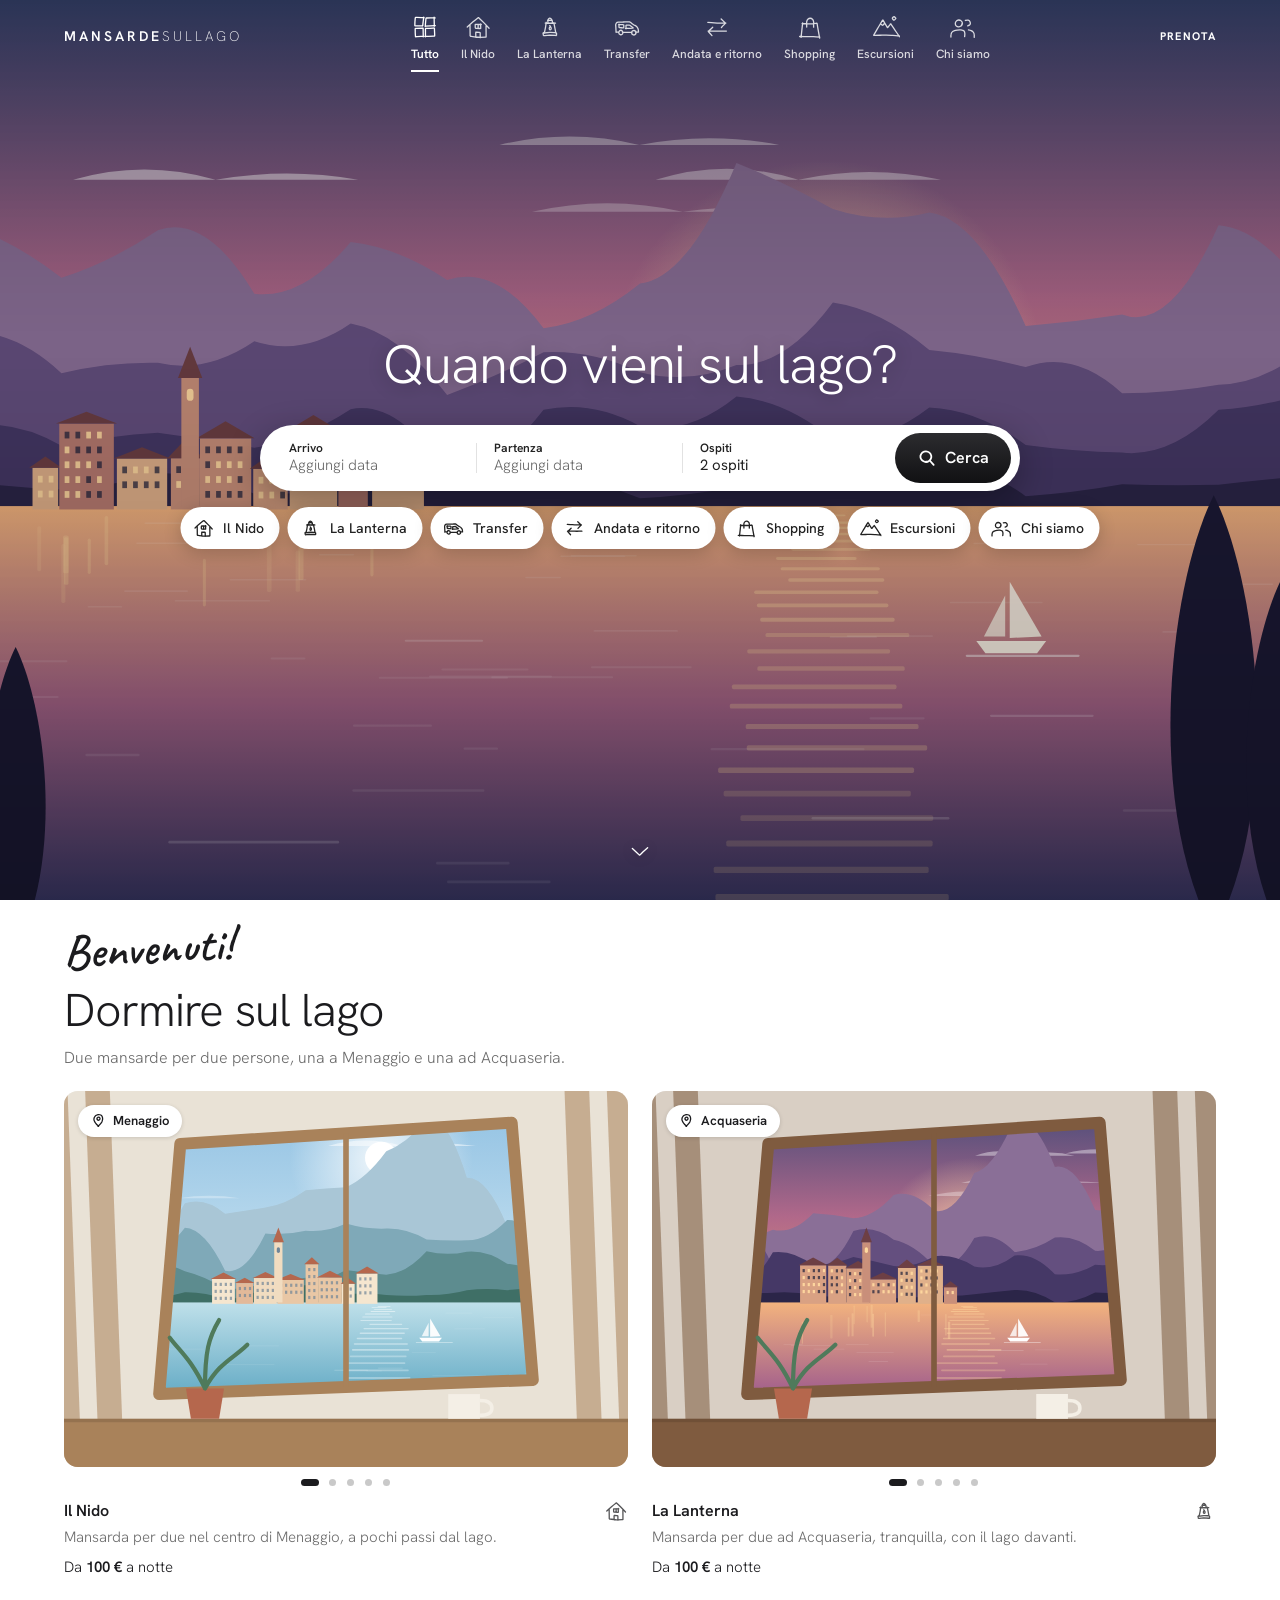
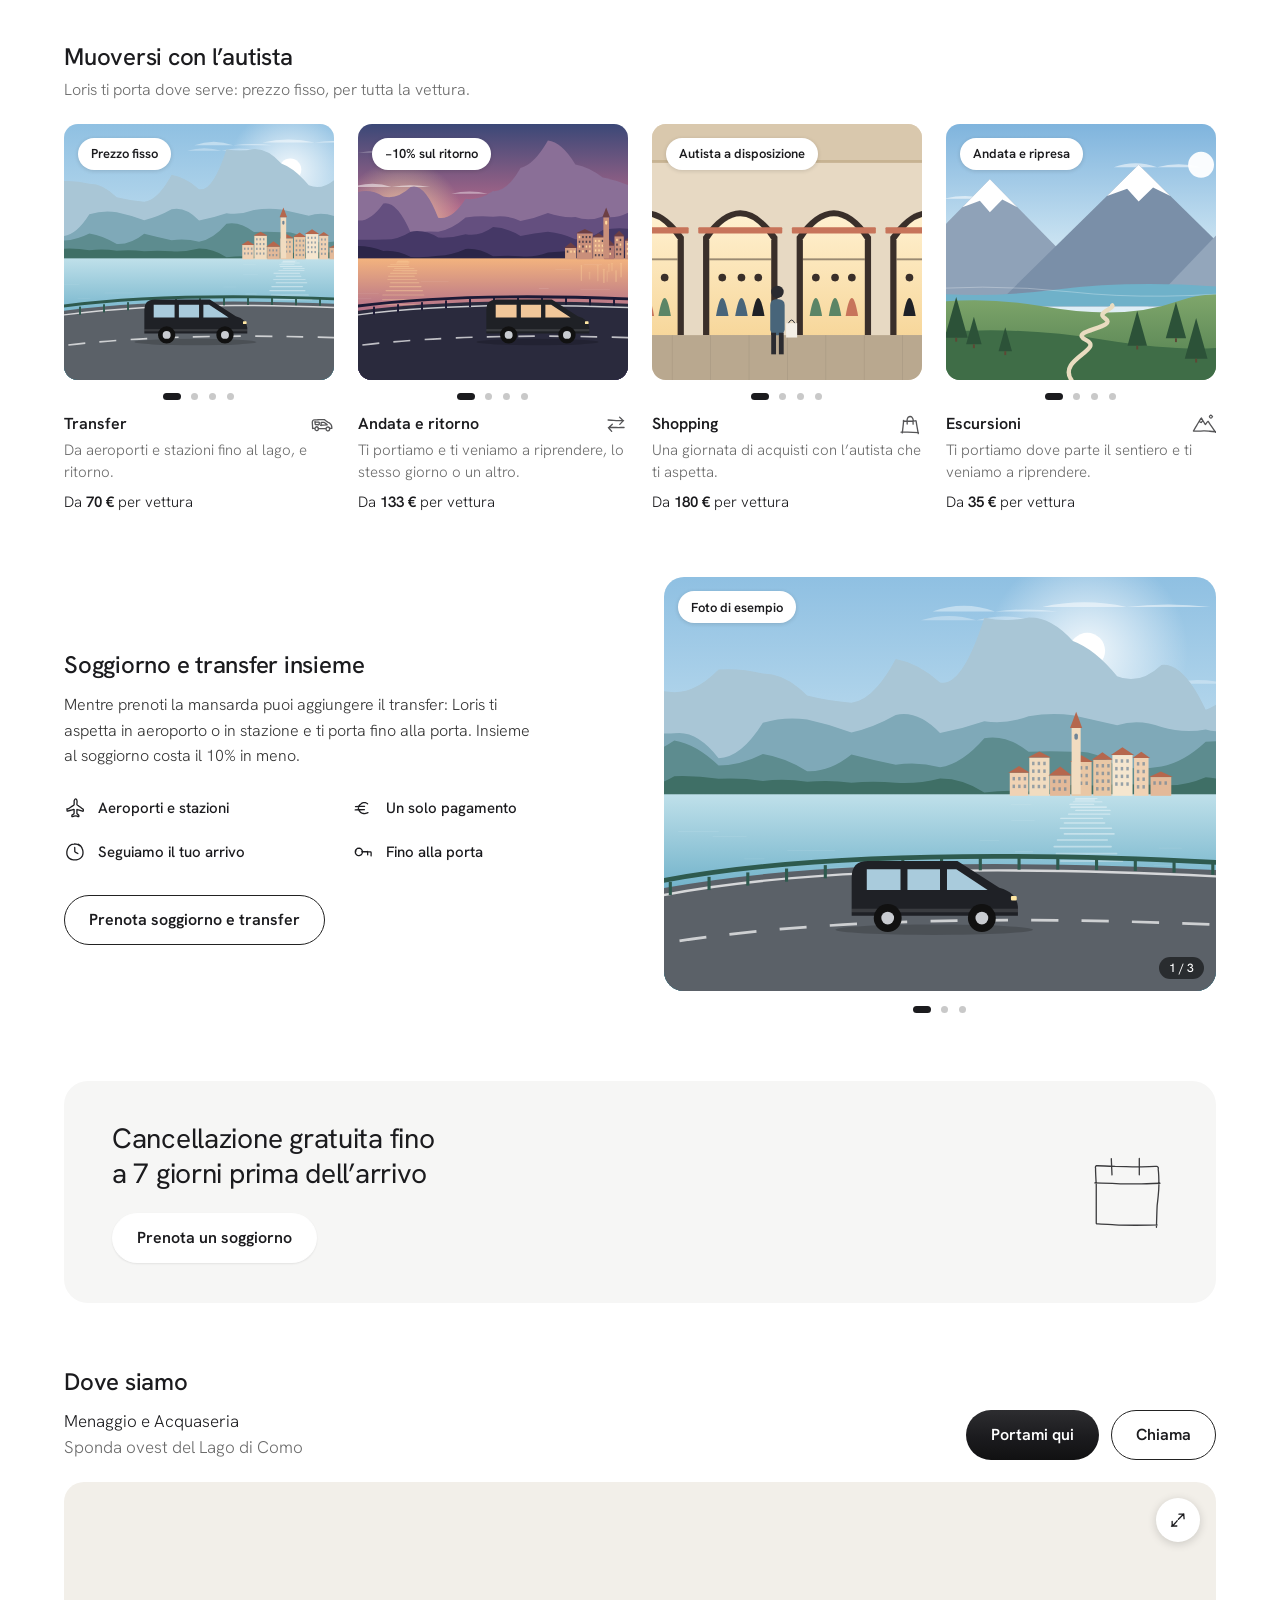
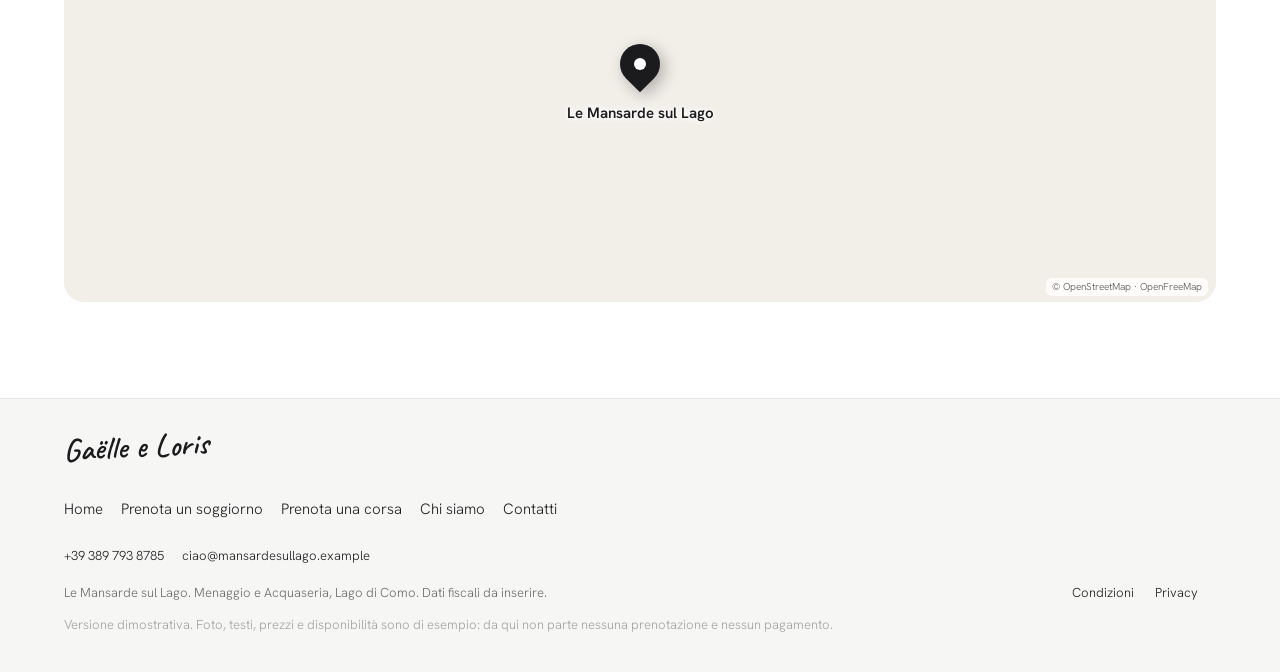
==== commit 969ccbc5: "Bozza aggiornata: pulsantini con l'icona sotto la barra della home Co-Authored-By: Claude Fable 5.1 " ====
--- a/index.html
+++ b/index.html
@@ -52,10 +52,10 @@
 			}
 		</script>
 		<!--1uha8ag--><meta name="description" content="Due mansarde per due persone a Menaggio e Acquaseria, sul Lago di Como. Transfer dall’aeroporto, shopping ed escursioni con autista."/><!----><title>Le Mansarde sul Lago | Due mansarde e un autista sul Lago di Como</title>
-		<link href="./app/immutable/assets/_layout.6qLcYqmC.css" rel="stylesheet">
+		<link href="./app/immutable/assets/_layout.D3vLAMUB.css" rel="stylesheet">
 	</head>
 	<body>
-		<div style="display: contents"><!--[--><!--[0--><!--[--><header class="mm-header mm-header--home" data-header=""><a class="mm-logo" href="./index.html" aria-label="Le Mansarde sul Lago, vai alla home">MANSARDE<span>SULLAGO</span></a> <a class="mm-header__link mm-header__link--stretto" href="./prenota.html">Prenota</a> <nav class="mm-sezioni " aria-label="Sezioni" data-chips=""><div class="mm-sezioni__in"><!--[--><a class="mm-sezione is-active" href="./index.html#tutto" aria-current="page" data-chip="tutto"><svg class="icon" width="28" height="28" viewBox="0 0 24 24" fill="none" stroke="currentColor" stroke-linecap="round" stroke-linejoin="round" aria-hidden="true" focusable="false"><path d="M10.9 3.6C10.9 3.6 10.2 9.3 10.1 10.2C10.1 10.5 10.2 10.6 10.1 10.8C10.1 10.9 9.9 11 9.8 11.1C9.6 11.2 9.5 11.1 9.2 11.1C8.3 11.1 4.5 11 3.8 11C3.6 11 3.6 11 3.5 11C3.4 10.9 3.3 10.8 3.3 10.7C3.2 10.6 3.3 10.6 3.3 10.4C3.3 9.6 3.5 5.8 3.6 4.8C3.6 4.5 3.6 4.4 3.7 4.2C3.8 4 4 3.9 4.2 3.8C4.4 3.7 4.5 3.8 4.9 3.8C5.9 3.8 11.3 4 11.3 4M12.2 11.6C12.2 11.6 12.7 5.8 12.8 4.9C12.9 4.7 12.8 4.6 12.9 4.5C12.9 4.4 13 4.3 13.1 4.2C13.2 4.2 13.3 4.3 13.5 4.3C14.3 4.3 20.7 4.2 20.7 4.2M19.8 3.6L20 11.6M20.8 10.8L12.3 11.3M10.7 19.9C10.7 19.9 5.4 20.3 4.5 20.3C4.3 20.4 4.2 20.4 4.1 20.4C3.9 20.3 3.8 20.2 3.8 20.1C3.7 20 3.8 19.9 3.8 19.6C3.7 18.8 3.6 15.2 3.6 14.3C3.6 13.9 3.5 13.8 3.6 13.6C3.6 13.4 3.8 13.3 3.9 13.2C4.1 13.1 4.2 13.2 4.5 13.2C5.3 13.1 9.1 13 9.9 13C10 13 10.1 12.9 10.2 13C10.3 13 10.4 13.1 10.4 13.2C10.4 13.2 10.4 13.3 10.4 13.5C10.4 14.3 10.5 20.4 10.5 20.4M12.4 20.4C12.4 20.4 12.4 14.6 12.4 13.8C12.4 13.6 12.3 13.5 12.4 13.4C12.4 13.3 12.5 13.2 12.6 13.2C12.8 13.1 12.9 13.2 13.1 13.2C14 13.2 18.2 13 19.1 12.9C19.4 12.9 19.6 12.8 19.7 12.9C19.9 12.9 20 13 20.1 13.2C20.2 13.3 20.1 13.4 20.1 13.7C20.1 14.5 20.3 18.3 20.3 19.1C20.3 19.3 20.4 19.4 20.3 19.5C20.3 19.6 20.2 19.7 20.1 19.8C20 19.8 19.9 19.8 19.7 19.8C18.7 19.8 11.8 20 11.8 20" vector-effect="non-scaling-stroke"></path></svg><!----><span>Tutto<!--[-1--><!--]--></span></a><a class="mm-sezione" href="./il-nido.html" data-chip="il-nido"><svg class="icon" width="28" height="28" viewBox="0 0 64 64" fill="none" stroke="currentColor" stroke-linecap="round" stroke-linejoin="round" aria-hidden="true" focusable="false"><path d="M7.4 32.1C7.4 32.1 15.9 24.1 20 20.5C23.9 17.2 30 12.4 31.6 11.2C32.1 10.9 32.2 10.7 32.5 10.6C32.7 10.5 33.1 10.5 33.4 10.6C33.7 10.7 33.7 10.9 34.1 11.2C35.5 12.5 41 17.8 44.6 21.5C48.7 25.6 57.3 34.8 57.3 34.8M13.7 26C13.7 26 13.8 35.8 13.9 40.1C13.9 43.8 14 48.5 14 50.5C14 51.3 13.8 51.7 14 52.2C14.2 52.7 14.6 53.2 15.1 53.4C15.6 53.7 16 53.5 16.9 53.6C19.5 53.9 27 55.1 32.3 55.4C37.7 55.7 46.5 55.3 48.8 55.2C49.3 55.2 49.6 55.3 49.9 55.2C50.1 55.1 50.4 54.8 50.5 54.6C50.7 54.3 50.6 54.1 50.5 53.6C50.5 51.8 50.5 46.4 50.5 42.5C50.4 38 50.4 28.3 50.4 28.3M27.1 55.5C27.1 55.5 26.9 47 26.8 45.4C26.8 44.9 26.6 44.7 26.7 44.5C26.8 44.2 27.1 44 27.3 43.9C27.6 43.8 27.8 44 28.3 44C29.4 44.1 33.1 44.3 34.5 44.3C35.1 44.3 35.5 44.1 36 44.3C36.3 44.4 36.7 44.8 36.9 45.2C37.1 45.6 36.9 46 37 46.7C37 48.5 37.2 56.4 37.2 56.4M38 25.1C38 25.1 38.1 32.1 38.2 33.6C38.2 34.1 38.3 34.4 38.2 34.7C38.1 35 37.9 35.3 37.6 35.4C37.3 35.5 37.1 35.4 36.6 35.4C35.2 35.4 30.5 35.3 28.9 35.2C28 35.2 27.6 35.3 27.1 35.1C26.6 34.8 26.1 34.4 25.9 33.8C25.4 32.6 25.7 29.6 25.7 28.4C25.7 27.7 25.5 27.4 25.7 27C25.8 26.6 26.1 26.3 26.5 26.1C26.8 26 27.1 26.2 27.7 26.2C29.6 26.2 39.5 26.3 39.5 26.3M32.3 25.8L32.3 35.9" vector-effect="non-scaling-stroke"></path></svg><!----><span>Il Nido<!--[-1--><!--]--></span></a><a class="mm-sezione" href="./la-lanterna.html" data-chip="la-lanterna"><svg class="icon" width="28" height="28" viewBox="0 0 64 64" fill="none" stroke="currentColor" stroke-linecap="round" stroke-linejoin="round" aria-hidden="true" focusable="false"><path d="M40.7 22C40.7 22 42.3 30.1 43.1 33.8C43.7 37.1 44.5 41.5 44.8 43.1C44.9 43.6 45.1 43.9 45 44.2C44.9 44.5 44.7 44.8 44.4 44.9C44.1 45 43.8 44.8 43.2 44.7C41.3 44.6 35.4 44.2 31.7 44.3C28.3 44.5 23.7 45.2 21.8 45.5C21 45.6 20.5 45.9 20.1 45.7C19.7 45.6 19.3 45.1 19.2 44.7C19.1 44.2 19.4 43.7 19.6 42.9C20 41.1 20.9 37.4 21.5 34.2C22.2 30.3 23.4 21.2 23.4 21.2M22.1 23.1L42.1 23.5M21 23L44.6 23.2M27.4 22.5C27.4 22.5 27.2 19.4 27.2 18.4C27.1 17.9 27 17.6 27.1 17.3C27.2 17 27.5 16.7 27.8 16.5C28.1 16.4 28.4 16.6 28.9 16.6C30.1 16.6 33.4 16.7 34.7 16.7C35.3 16.7 35.7 16.6 36.2 16.7C36.6 16.9 36.9 17.2 37.2 17.7C37.6 18.7 37.3 22.7 37.3 22.7M26.5 17.7C26.5 17.7 27.7 14.7 28.6 13.7C29.4 12.8 30.6 11.8 31.6 11.8C32.6 11.8 33.9 12.9 34.8 13.8C35.8 14.8 37.1 17.5 37.1 17.5M15.9 46.1C15.9 46.1 26.5 44.5 31.4 44.4C35.9 44.3 42.1 45 44.3 45.2C45.1 45.3 45.5 45.2 45.9 45.4C46.3 45.6 46.7 46 46.9 46.5C47.2 47.3 46.9 48.9 46.9 49.7C46.9 50.2 47 50.6 46.9 50.9C46.8 51.1 46.4 51.4 46.1 51.5C45.8 51.6 45.5 51.4 44.9 51.3C42.8 51.1 35.5 50.4 31.1 50.4C27.1 50.5 21.8 51.2 19.6 51.5C18.7 51.6 18.3 51.9 17.8 51.7C17.3 51.5 16.9 51.2 16.7 50.6C16.2 49.5 16.9 44.9 16.9 44.9M33.1 30.3C33.1 30.3 30.2 33.4 30.2 34.9C30.2 36.2 31.5 38.6 32.3 38.6C33.1 38.6 34.8 36.3 34.9 34.9C34.9 33.2 31.2 28.9 31.2 28.9" vector-effect="non-scaling-stroke"></path></svg><!----><span>La Lanterna<!--[-1--><!--]--></span></a><a class="mm-sezione" href="./transfer.html" data-chip="transfer"><svg class="icon" width="28" height="28" viewBox="0 0 64 64" fill="none" stroke="currentColor" stroke-linecap="round" stroke-linejoin="round" aria-hidden="true" focusable="false"><path d="M7.1 44C7.1 44 6.8 39.4 6.7 37.2C6.6 35.3 6.5 33.5 6.4 31.6C6.4 29.7 5.8 27.6 6.3 25.9C6.8 24.2 8 22.2 9.4 21.4C10.9 20.5 13.3 21 15.2 20.9C17.2 20.7 19.2 20.8 21.1 20.7C23.1 20.6 25.1 20.6 27.1 20.5C29 20.5 31.1 20.4 32.8 20.4C34.3 20.4 35.9 20.4 36.7 20.3C37.2 20.3 37.4 20.3 37.7 20.3C38.1 20.4 38.5 20.5 38.8 20.6C39.1 20.8 39.2 21 39.6 21.2C40.3 21.8 41.7 22.9 43 23.8C44.5 24.9 46.2 26.2 47.9 27.3C49.6 28.4 51.9 29 53.4 30.4C55 31.8 56.4 33.7 57.2 35.8C58 37.8 58.3 42.7 58.3 42.7M6.6 43.5L12.5 43.5M21.6 43.9L43.3 44.5M52.3 43.5L58.3 43.4M16.3 40.1C16.3 40.1 13.1 42.9 13.1 44.4C13.1 46 15.1 48.7 16.6 49.3C18 49.8 21 49 21.8 47.8C22.7 46.6 22.6 43.3 21.7 41.9C20.8 40.5 17.7 39.2 16.2 39.6C14.7 40 12.7 44.4 12.7 44.4M51.8 47.7C51.8 47.7 52.5 43.1 51.5 41.9C50.5 40.6 47.3 39.8 45.8 40.4C44.3 41 42.5 43.9 42.6 45.5C42.7 47.1 44.7 49.7 46.3 50.1C47.9 50.5 51.2 49.3 52.2 47.9C53.1 46.5 51.9 41.6 51.9 41.6M12.6 26.6C12.6 26.6 20.7 26.8 22.5 26.8C23.1 26.8 23.4 26.7 23.8 26.9C24.1 27 24.5 27.4 24.6 27.8C24.8 28.1 24.6 28.6 24.6 29.1C24.6 30.1 24.9 32.4 24.5 33.2C24.3 33.6 23.9 33.9 23.6 34.1C23.1 34.2 22.7 34 22.1 34C20.7 33.9 17.2 33.6 15.9 33.5C15.3 33.5 14.9 33.6 14.5 33.4C14.2 33.3 13.9 32.9 13.7 32.6C13.6 32.2 13.7 31.9 13.7 31.3C13.7 30 13.8 25.4 13.8 25.4M29.7 36.2C29.7 36.2 29.7 30.9 29.7 29.6C29.7 29.1 29.5 28.8 29.6 28.5C29.7 28.2 30 27.9 30.3 27.8C30.5 27.7 30.8 27.8 31.3 27.8C32.3 27.8 35.3 27.7 36.3 27.7C36.8 27.7 37 27.6 37.3 27.6C37.7 27.7 38.1 27.8 38.4 28C38.7 28.2 38.8 28.4 39.2 28.7C40.3 29.5 43.8 32.3 45 33.1C45.4 33.4 45.8 33.5 45.9 33.8C46 33.9 46 34.2 45.9 34.3C45.7 34.5 45.3 34.4 44.7 34.5C42.4 34.7 28.3 35.3 28.3 35.3" vector-effect="non-scaling-stroke"></path></svg><!----><span>Transfer<!--[-1--><!--]--></span></a><a class="mm-sezione" href="./andata-ritorno.html" data-chip="andata-ritorno"><svg class="icon" width="28" height="28" viewBox="0 0 64 64" fill="none" stroke="currentColor" stroke-linecap="round" stroke-linejoin="round" aria-hidden="true" focusable="false"><path d="M11 21.3C11 21.3 20.9 22.1 25.7 22.4C30.2 22.7 34.5 22.9 38.9 23C43.3 23.1 52.3 23 52.3 23M41.5 13.7C41.5 13.7 49.1 21.1 50.3 22.3C50.7 22.6 50.9 22.6 51 22.9C51.1 23.1 51.1 23.4 51 23.6C50.9 23.9 50.7 23.9 50.4 24.3C49.3 25.5 42.1 33 42.1 33M53.5 41.3C53.5 41.3 43.7 41.4 39 41.4C34.4 41.4 30 41.3 25.4 41.3C20.8 41.3 11.6 41.4 11.6 41.4M22.2 32.5C22.2 32.5 14.5 39.9 13.3 41.2C12.9 41.6 12.7 41.6 12.6 41.9C12.5 42.1 12.5 42.5 12.6 42.7C12.6 43 12.8 43 13.1 43.4C14.2 44.6 20.5 51.6 20.5 51.6" vector-effect="non-scaling-stroke"></path></svg><!----><span>Andata<!--[0--><span class="mm-sezione__resto"> e ritorno</span><!--]--></span></a><a class="mm-sezione" href="./shopping.html" data-chip="shopping"><svg class="icon" width="28" height="28" viewBox="0 0 64 64" fill="none" stroke="currentColor" stroke-linecap="round" stroke-linejoin="round" aria-hidden="true" focusable="false"><path d="M11.5 55.6C11.5 55.6 12.8 44.7 13.4 39.2C14 33.6 15.2 22.5 15.2 22.5M14 24C14 24 26 24.8 31.6 24.7C36.7 24.6 44.2 23.8 46.3 23.5C46.9 23.5 47.1 23.3 47.4 23.3C47.8 23.4 48.1 23.7 48.3 24C48.4 24.3 48.3 24.6 48.4 25.2C48.7 27.3 49.9 34.6 50.8 39.6C51.8 45.3 54.1 57.4 54.1 57.4M54.5 55C54.5 55 44.6 54.3 39.8 54.1C35.1 53.9 30.8 53.9 25.9 53.9C20.3 53.8 8.2 53.7 8.2 53.7M24.5 32C24.5 32 24.4 27.5 24.4 25.4C24.5 23.4 24.1 21.4 24.5 19.5C25 17.6 25.8 15.5 27.1 14.2C28.4 13 30.7 12 32.5 12C34.2 12 36.5 13.1 37.7 14.4C39.1 15.7 39.8 17.9 40.2 19.7C40.6 21.6 40.2 23.6 40.2 25.6C40.2 27.8 40.3 32.4 40.3 32.4" vector-effect="non-scaling-stroke"></path></svg><!----><span>Shopping<!--[-1--><!--]--></span></a><a class="mm-sezione" href="./escursioni.html" data-chip="escursioni"><svg class="icon" width="28" height="28" viewBox="0 0 64 64" fill="none" stroke="currentColor" stroke-linecap="round" stroke-linejoin="round" aria-hidden="true" focusable="false"><path d="M63.3 52.7C63.3 52.7 52.7 51.7 47.5 51.3C42.6 51 37.7 50.6 32.8 50.6C28 50.5 23.1 50.8 18.4 50.9C13.8 50.9 6.8 51 5 51.1C4.5 51.1 4.3 51.2 4.1 51.1C3.9 51.1 3.8 50.9 3.8 50.7C3.8 50.5 4 50.3 4.2 49.9C5.1 48.4 8.4 42.8 10.6 39.1C12.9 35.3 15.4 31.2 17.6 27.4C19.8 23.8 22.9 18.6 23.9 17C24.2 16.6 24.2 16.2 24.5 16.1C24.7 16 25 16 25.1 16.1C25.4 16.2 25.4 16.5 25.6 17C26.8 19 33.5 30.4 34.7 32.4C35 32.8 35 33.1 35.3 33.2C35.5 33.3 35.8 33.3 36 33.2C36.2 33.1 36.3 32.8 36.6 32.5C37.4 31.3 40.7 26.9 41.6 25.8C41.9 25.3 41.9 25 42.2 24.9C42.4 24.8 42.8 24.8 43 24.9C43.3 25.1 43.3 25.4 43.6 25.8C44.8 27.6 49.1 34 52.1 38.4C55.5 43.4 62.9 54.3 62.9 54.3M19.3 24.4C19.3 24.4 22 26.6 22.8 27.2C23.2 27.5 23.4 27.8 23.7 27.9C24.1 28 24.5 28 24.8 27.9C25.1 27.7 25.2 27.4 25.6 27C26.3 26.2 28.9 23.5 28.9 23.5M54.7 12.1C54.7 12.1 51.9 8.2 50.5 8.2C49.1 8.2 46.5 10.9 46.5 12.2C46.5 13.5 49.1 16.2 50.4 16.2C51.7 16.2 54.3 13.4 54.3 12.1C54.2 10.9 50.5 8.6 50.5 8.6" vector-effect="non-scaling-stroke"></path></svg><!----><span>Escursioni<!--[-1--><!--]--></span></a><a class="mm-sezione" href="./chi-siamo.html" data-chip="chi-siamo"><svg class="icon" width="28" height="28" viewBox="0 0 64 64" fill="none" stroke="currentColor" stroke-linecap="round" stroke-linejoin="round" aria-hidden="true" focusable="false"><path d="M28.7 29.2C28.7 29.2 30.8 25.3 30.7 23.4C30.6 21.6 29.4 19.3 27.9 18C26.5 16.8 23.9 15.9 22 16C20.2 16.1 17.8 17.3 16.6 18.7C15.3 20.1 14.3 22.6 14.4 24.4C14.4 26.2 15.5 28.5 16.8 29.7C18.2 30.9 20.7 31.7 22.5 31.5C24.5 31.4 26.9 30.1 28.1 28.7C29.3 27.4 30 23.5 30 23.5M4.4 55C4.4 55 4.2 50.3 4.8 48.3C5.3 46.4 6.1 44.4 7.4 43.1C8.7 41.7 10.9 40.9 12.8 40.2C14.7 39.5 16.8 39.2 18.8 38.9C20.7 38.6 22.7 38.4 24.7 38.4C26.6 38.4 28.5 38.3 30.2 38.9C31.9 39.4 33.7 40.2 34.7 41.5C35.7 42.9 36 45 36.2 46.9C36.4 49.1 35.7 53.9 35.7 53.9M37.4 17.1C37.4 17.1 42.1 15.7 43.9 16.3C45.6 16.9 47.5 18.7 48.2 20.4C48.9 22 49 24.5 48.2 26C47.3 27.6 42.8 29.5 42.8 29.5M44.4 38.5C44.4 38.5 48.8 39.3 50.7 40.2C52.5 41.1 54.4 42.1 55.5 43.6C56.7 45 57.3 47 57.6 49C58 51 57.6 55.6 57.6 55.6" vector-effect="non-scaling-stroke"></path></svg><!----><span>Chi siamo<!--[-1--><!--]--></span></a><!--]--></div></nav><!----> <a class="mm-header__link mm-header__link--largo" href="./prenota.html">Prenota</a></header><!----> <main id="contenuto"><!--[--><div class="v3-sfondo" data-sfondo="" aria-hidden="true"><img src="https://images.unsplash.com/photo-1582150050076-52baeeba4a74?auto=format&amp;q=70&amp;w=1024&amp;h=683&amp;fit=crop" srcset="https://images.unsplash.com/photo-1582150050076-52baeeba4a74?auto=format&amp;q=70&amp;w=640&amp;h=427&amp;fit=crop 640w, https://images.unsplash.com/photo-1582150050076-52baeeba4a74?auto=format&amp;q=70&amp;w=1024&amp;h=683&amp;fit=crop 1024w, https://images.unsplash.com/photo-1582150050076-52baeeba4a74?auto=format&amp;q=70&amp;w=1600&amp;h=1067&amp;fit=crop 1600w, https://images.unsplash.com/photo-1582150050076-52baeeba4a74?auto=format&amp;q=70&amp;w=2400&amp;h=1601&amp;fit=crop 2400w" sizes="100vw" alt="" width="1600" height="1067" loading="eager" fetchpriority="high" data-riserva="./foto/lago-0.svg"/><!----></div> <section class="v3-cerca"><div class="v3-cerca__in"><h1 class="v3-cerca__titolo">Quando vieni sul lago?</h1> <div class="v3-barra lg-barra" data-mini="soggiorno" data-casa="" role="group" aria-label="Cerca un soggiorno"><button type="button" class="lg-barra__cella" data-date-apri="arrivo"><span class="lg-barra__etichetta">Arrivo</span> <span class="lg-barra__valore" data-date-testo="dal">Aggiungi data</span></button> <button type="button" class="lg-barra__cella" data-date-apri="partenza"><span class="lg-barra__etichetta">Partenza</span> <span class="lg-barra__valore" data-date-testo="al">Aggiungi data</span></button> <label class="lg-barra__cella lg-barra__cella--ospiti"><span class="lg-barra__etichetta">Ospiti</span> <select class="lg-select" data-mini-adulti="" aria-label="Ospiti"><option value="1">1 ospite</option><option value="2" selected="">2 ospiti</option></select></label> <a class="lg-barra__vai" href="./prenota.html" data-mini-vai="" data-mini-fisso="" aria-label="Cerca le mansarde libere"><svg class="icon" width="20" height="20" viewBox="0 0 24 24" fill="none" stroke="currentColor" stroke-linecap="round" stroke-linejoin="round" aria-hidden="true" focusable="false"><path d="M10.7 16.4C10.7 16.4 12.2 16.5 12.9 16.3C13.6 16.1 14.3 15.6 14.8 15.2C15.4 14.7 15.9 14.2 16.3 13.6C16.6 13 16.9 12.2 17.1 11.5C17.2 10.8 17.2 10.1 17.1 9.3C16.9 8.6 16.6 7.9 16.3 7.3C15.9 6.7 15.4 6.1 14.8 5.6C14.3 5.2 13.6 4.8 12.9 4.5C12.3 4.3 11.5 4.1 10.8 4.1C10 4.1 9.2 4.2 8.5 4.4C7.8 4.6 7.1 5 6.6 5.4C6 5.9 5.4 6.5 5.1 7.1C4.7 7.7 4.4 8.4 4.3 9.1C4.1 9.8 4.1 10.6 4.2 11.3C4.3 12 4.6 12.7 5 13.4C5.3 14 5.8 14.6 6.4 15C7 15.5 7.7 15.9 8.4 16.2C9.1 16.5 9.9 16.8 10.7 16.8C11.4 16.9 13 16.7 13 16.7M15.3 15L20 20.3" vector-effect="non-scaling-stroke"></path></svg><!----><span>Cerca</span></a></div> <!--[0--><p class="lg-cerca__sotto"><a href="./corsa.html">Ti serve solo l’autista? Prenota una corsa<svg class="icon" width="16" height="16" viewBox="0 0 24 24" fill="none" stroke="currentColor" stroke-linecap="round" stroke-linejoin="round" aria-hidden="true" focusable="false"><path d="M8.6 5.9C8.6 5.9 12.9 10.7 13.8 11.5C14 11.8 14.2 11.8 14.3 12C14.4 12.2 14.4 12.4 14.4 12.6C14.3 12.8 14.1 12.8 13.9 13C13.2 13.8 9.2 18.1 9.2 18.1" vector-effect="non-scaling-stroke"></path></svg><!----></a></p><!--]--></div> <button type="button" class="v3-giu" data-giu="" aria-label="Vedi mansarde e servizi"><svg class="icon" width="30" height="30" viewBox="0 0 24 24" fill="none" stroke="currentColor" stroke-linecap="round" stroke-linejoin="round" aria-hidden="true" focusable="false"><path d="M8.6 5.9C8.6 5.9 12.9 10.7 13.8 11.5C14 11.8 14.2 11.8 14.3 12C14.4 12.2 14.4 12.4 14.4 12.6C14.3 12.8 14.1 12.8 13.9 13C13.2 13.8 9.2 18.1 9.2 18.1" vector-effect="non-scaling-stroke"></path></svg><!----></button></section> <nav class="mm-sezioni v3-sezioni-home" aria-label="Mansarde e servizi" data-sezioni-home=""><div class="mm-sezioni__in"><!--[--><a class="mm-sezione is-active" href="./index.html#tutto" aria-current="page" data-chip="tutto"><svg class="icon" width="28" height="28" viewBox="0 0 24 24" fill="none" stroke="currentColor" stroke-linecap="round" stroke-linejoin="round" aria-hidden="true" focusable="false"><path d="M10.9 3.6C10.9 3.6 10.2 9.3 10.1 10.2C10.1 10.5 10.2 10.6 10.1 10.8C10.1 10.9 9.9 11 9.8 11.1C9.6 11.2 9.5 11.1 9.2 11.1C8.3 11.1 4.5 11 3.8 11C3.6 11 3.6 11 3.5 11C3.4 10.9 3.3 10.8 3.3 10.7C3.2 10.6 3.3 10.6 3.3 10.4C3.3 9.6 3.5 5.8 3.6 4.8C3.6 4.5 3.6 4.4 3.7 4.2C3.8 4 4 3.9 4.2 3.8C4.4 3.7 4.5 3.8 4.9 3.8C5.9 3.8 11.3 4 11.3 4M12.2 11.6C12.2 11.6 12.7 5.8 12.8 4.9C12.9 4.7 12.8 4.6 12.9 4.5C12.9 4.4 13 4.3 13.1 4.2C13.2 4.2 13.3 4.3 13.5 4.3C14.3 4.3 20.7 4.2 20.7 4.2M19.8 3.6L20 11.6M20.8 10.8L12.3 11.3M10.7 19.9C10.7 19.9 5.4 20.3 4.5 20.3C4.3 20.4 4.2 20.4 4.1 20.4C3.9 20.3 3.8 20.2 3.8 20.1C3.7 20 3.8 19.9 3.8 19.6C3.7 18.8 3.6 15.2 3.6 14.3C3.6 13.9 3.5 13.8 3.6 13.6C3.6 13.4 3.8 13.3 3.9 13.2C4.1 13.1 4.2 13.2 4.5 13.2C5.3 13.1 9.1 13 9.9 13C10 13 10.1 12.9 10.2 13C10.3 13 10.4 13.1 10.4 13.2C10.4 13.2 10.4 13.3 10.4 13.5C10.4 14.3 10.5 20.4 10.5 20.4M12.4 20.4C12.4 20.4 12.4 14.6 12.4 13.8C12.4 13.6 12.3 13.5 12.4 13.4C12.4 13.3 12.5 13.2 12.6 13.2C12.8 13.1 12.9 13.2 13.1 13.2C14 13.2 18.2 13 19.1 12.9C19.4 12.9 19.6 12.8 19.7 12.9C19.9 12.9 20 13 20.1 13.2C20.2 13.3 20.1 13.4 20.1 13.7C20.1 14.5 20.3 18.3 20.3 19.1C20.3 19.3 20.4 19.4 20.3 19.5C20.3 19.6 20.2 19.7 20.1 19.8C20 19.8 19.9 19.8 19.7 19.8C18.7 19.8 11.8 20 11.8 20" vector-effect="non-scaling-stroke"></path></svg><!----><span>Tutto<!--[-1--><!--]--></span></a><a class="mm-sezione" href="./il-nido.html" data-chip="il-nido"><svg class="icon" width="28" height="28" viewBox="0 0 64 64" fill="none" stroke="currentColor" stroke-linecap="round" stroke-linejoin="round" aria-hidden="true" focusable="false"><path d="M7.4 32.1C7.4 32.1 15.9 24.1 20 20.5C23.9 17.2 30 12.4 31.6 11.2C32.1 10.9 32.2 10.7 32.5 10.6C32.7 10.5 33.1 10.5 33.4 10.6C33.7 10.7 33.7 10.9 34.1 11.2C35.5 12.5 41 17.8 44.6 21.5C48.7 25.6 57.3 34.8 57.3 34.8M13.7 26C13.7 26 13.8 35.8 13.9 40.1C13.9 43.8 14 48.5 14 50.5C14 51.3 13.8 51.7 14 52.2C14.2 52.7 14.6 53.2 15.1 53.4C15.6 53.7 16 53.5 16.9 53.6C19.5 53.9 27 55.1 32.3 55.4C37.7 55.7 46.5 55.3 48.8 55.2C49.3 55.2 49.6 55.3 49.9 55.2C50.1 55.1 50.4 54.8 50.5 54.6C50.7 54.3 50.6 54.1 50.5 53.6C50.5 51.8 50.5 46.4 50.5 42.5C50.4 38 50.4 28.3 50.4 28.3M27.1 55.5C27.1 55.5 26.9 47 26.8 45.4C26.8 44.9 26.6 44.7 26.7 44.5C26.8 44.2 27.1 44 27.3 43.9C27.6 43.8 27.8 44 28.3 44C29.4 44.1 33.1 44.3 34.5 44.3C35.1 44.3 35.5 44.1 36 44.3C36.3 44.4 36.7 44.8 36.9 45.2C37.1 45.6 36.9 46 37 46.7C37 48.5 37.2 56.4 37.2 56.4M38 25.1C38 25.1 38.1 32.1 38.2 33.6C38.2 34.1 38.3 34.4 38.2 34.7C38.1 35 37.9 35.3 37.6 35.4C37.3 35.5 37.1 35.4 36.6 35.4C35.2 35.4 30.5 35.3 28.9 35.2C28 35.2 27.6 35.3 27.1 35.1C26.6 34.8 26.1 34.4 25.9 33.8C25.4 32.6 25.7 29.6 25.7 28.4C25.7 27.7 25.5 27.4 25.7 27C25.8 26.6 26.1 26.3 26.5 26.1C26.8 26 27.1 26.2 27.7 26.2C29.6 26.2 39.5 26.3 39.5 26.3M32.3 25.8L32.3 35.9" vector-effect="non-scaling-stroke"></path></svg><!----><span>Il Nido<!--[-1--><!--]--></span></a><a class="mm-sezione" href="./la-lanterna.html" data-chip="la-lanterna"><svg class="icon" width="28" height="28" viewBox="0 0 64 64" fill="none" stroke="currentColor" stroke-linecap="round" stroke-linejoin="round" aria-hidden="true" focusable="false"><path d="M40.7 22C40.7 22 42.3 30.1 43.1 33.8C43.7 37.1 44.5 41.5 44.8 43.1C44.9 43.6 45.1 43.9 45 44.2C44.9 44.5 44.7 44.8 44.4 44.9C44.1 45 43.8 44.8 43.2 44.7C41.3 44.6 35.4 44.2 31.7 44.3C28.3 44.5 23.7 45.2 21.8 45.5C21 45.6 20.5 45.9 20.1 45.7C19.7 45.6 19.3 45.1 19.2 44.7C19.1 44.2 19.4 43.7 19.6 42.9C20 41.1 20.9 37.4 21.5 34.2C22.2 30.3 23.4 21.2 23.4 21.2M22.1 23.1L42.1 23.5M21 23L44.6 23.2M27.4 22.5C27.4 22.5 27.2 19.4 27.2 18.4C27.1 17.9 27 17.6 27.1 17.3C27.2 17 27.5 16.7 27.8 16.5C28.1 16.4 28.4 16.6 28.9 16.6C30.1 16.6 33.4 16.7 34.7 16.7C35.3 16.7 35.7 16.6 36.2 16.7C36.6 16.9 36.9 17.2 37.2 17.7C37.6 18.7 37.3 22.7 37.3 22.7M26.5 17.7C26.5 17.7 27.7 14.7 28.6 13.7C29.4 12.8 30.6 11.8 31.6 11.8C32.6 11.8 33.9 12.9 34.8 13.8C35.8 14.8 37.1 17.5 37.1 17.5M15.9 46.1C15.9 46.1 26.5 44.5 31.4 44.4C35.9 44.3 42.1 45 44.3 45.2C45.1 45.3 45.5 45.2 45.9 45.4C46.3 45.6 46.7 46 46.9 46.5C47.2 47.3 46.9 48.9 46.9 49.7C46.9 50.2 47 50.6 46.9 50.9C46.8 51.1 46.4 51.4 46.1 51.5C45.8 51.6 45.5 51.4 44.9 51.3C42.8 51.1 35.5 50.4 31.1 50.4C27.1 50.5 21.8 51.2 19.6 51.5C18.7 51.6 18.3 51.9 17.8 51.7C17.3 51.5 16.9 51.2 16.7 50.6C16.2 49.5 16.9 44.9 16.9 44.9M33.1 30.3C33.1 30.3 30.2 33.4 30.2 34.9C30.2 36.2 31.5 38.6 32.3 38.6C33.1 38.6 34.8 36.3 34.9 34.9C34.9 33.2 31.2 28.9 31.2 28.9" vector-effect="non-scaling-stroke"></path></svg><!----><span>La Lanterna<!--[-1--><!--]--></span></a><a class="mm-sezione" href="./transfer.html" data-chip="transfer"><svg class="icon" width="28" height="28" viewBox="0 0 64 64" fill="none" stroke="currentColor" stroke-linecap="round" stroke-linejoin="round" aria-hidden="true" focusable="false"><path d="M7.1 44C7.1 44 6.8 39.4 6.7 37.2C6.6 35.3 6.5 33.5 6.4 31.6C6.4 29.7 5.8 27.6 6.3 25.9C6.8 24.2 8 22.2 9.4 21.4C10.9 20.5 13.3 21 15.2 20.9C17.2 20.7 19.2 20.8 21.1 20.7C23.1 20.6 25.1 20.6 27.1 20.5C29 20.5 31.1 20.4 32.8 20.4C34.3 20.4 35.9 20.4 36.7 20.3C37.2 20.3 37.4 20.3 37.7 20.3C38.1 20.4 38.5 20.5 38.8 20.6C39.1 20.8 39.2 21 39.6 21.2C40.3 21.8 41.7 22.9 43 23.8C44.5 24.9 46.2 26.2 47.9 27.3C49.6 28.4 51.9 29 53.4 30.4C55 31.8 56.4 33.7 57.2 35.8C58 37.8 58.3 42.7 58.3 42.7M6.6 43.5L12.5 43.5M21.6 43.9L43.3 44.5M52.3 43.5L58.3 43.4M16.3 40.1C16.3 40.1 13.1 42.9 13.1 44.4C13.1 46 15.1 48.7 16.6 49.3C18 49.8 21 49 21.8 47.8C22.7 46.6 22.6 43.3 21.7 41.9C20.8 40.5 17.7 39.2 16.2 39.6C14.7 40 12.7 44.4 12.7 44.4M51.8 47.7C51.8 47.7 52.5 43.1 51.5 41.9C50.5 40.6 47.3 39.8 45.8 40.4C44.3 41 42.5 43.9 42.6 45.5C42.7 47.1 44.7 49.7 46.3 50.1C47.9 50.5 51.2 49.3 52.2 47.9C53.1 46.5 51.9 41.6 51.9 41.6M12.6 26.6C12.6 26.6 20.7 26.8 22.5 26.8C23.1 26.8 23.4 26.7 23.8 26.9C24.1 27 24.5 27.4 24.6 27.8C24.8 28.1 24.6 28.6 24.6 29.1C24.6 30.1 24.9 32.4 24.5 33.2C24.3 33.6 23.9 33.9 23.6 34.1C23.1 34.2 22.7 34 22.1 34C20.7 33.9 17.2 33.6 15.9 33.5C15.3 33.5 14.9 33.6 14.5 33.4C14.2 33.3 13.9 32.9 13.7 32.6C13.6 32.2 13.7 31.9 13.7 31.3C13.7 30 13.8 25.4 13.8 25.4M29.7 36.2C29.7 36.2 29.7 30.9 29.7 29.6C29.7 29.1 29.5 28.8 29.6 28.5C29.7 28.2 30 27.9 30.3 27.8C30.5 27.7 30.8 27.8 31.3 27.8C32.3 27.8 35.3 27.7 36.3 27.7C36.8 27.7 37 27.6 37.3 27.6C37.7 27.7 38.1 27.8 38.4 28C38.7 28.2 38.8 28.4 39.2 28.7C40.3 29.5 43.8 32.3 45 33.1C45.4 33.4 45.8 33.5 45.9 33.8C46 33.9 46 34.2 45.9 34.3C45.7 34.5 45.3 34.4 44.7 34.5C42.4 34.7 28.3 35.3 28.3 35.3" vector-effect="non-scaling-stroke"></path></svg><!----><span>Transfer<!--[-1--><!--]--></span></a><a class="mm-sezione" href="./andata-ritorno.html" data-chip="andata-ritorno"><svg class="icon" width="28" height="28" viewBox="0 0 64 64" fill="none" stroke="currentColor" stroke-linecap="round" stroke-linejoin="round" aria-hidden="true" focusable="false"><path d="M11 21.3C11 21.3 20.9 22.1 25.7 22.4C30.2 22.7 34.5 22.9 38.9 23C43.3 23.1 52.3 23 52.3 23M41.5 13.7C41.5 13.7 49.1 21.1 50.3 22.3C50.7 22.6 50.9 22.6 51 22.9C51.1 23.1 51.1 23.4 51 23.6C50.9 23.9 50.7 23.9 50.4 24.3C49.3 25.5 42.1 33 42.1 33M53.5 41.3C53.5 41.3 43.7 41.4 39 41.4C34.4 41.4 30 41.3 25.4 41.3C20.8 41.3 11.6 41.4 11.6 41.4M22.2 32.5C22.2 32.5 14.5 39.9 13.3 41.2C12.9 41.6 12.7 41.6 12.6 41.9C12.5 42.1 12.5 42.5 12.6 42.7C12.6 43 12.8 43 13.1 43.4C14.2 44.6 20.5 51.6 20.5 51.6" vector-effect="non-scaling-stroke"></path></svg><!----><span>Andata<!--[0--><span class="mm-sezione__resto"> e ritorno</span><!--]--></span></a><a class="mm-sezione" href="./shopping.html" data-chip="shopping"><svg class="icon" width="28" height="28" viewBox="0 0 64 64" fill="none" stroke="currentColor" stroke-linecap="round" stroke-linejoin="round" aria-hidden="true" focusable="false"><path d="M11.5 55.6C11.5 55.6 12.8 44.7 13.4 39.2C14 33.6 15.2 22.5 15.2 22.5M14 24C14 24 26 24.8 31.6 24.7C36.7 24.6 44.2 23.8 46.3 23.5C46.9 23.5 47.1 23.3 47.4 23.3C47.8 23.4 48.1 23.7 48.3 24C48.4 24.3 48.3 24.6 48.4 25.2C48.7 27.3 49.9 34.6 50.8 39.6C51.8 45.3 54.1 57.4 54.1 57.4M54.5 55C54.5 55 44.6 54.3 39.8 54.1C35.1 53.9 30.8 53.9 25.9 53.9C20.3 53.8 8.2 53.7 8.2 53.7M24.5 32C24.5 32 24.4 27.5 24.4 25.4C24.5 23.4 24.1 21.4 24.5 19.5C25 17.6 25.8 15.5 27.1 14.2C28.4 13 30.7 12 32.5 12C34.2 12 36.5 13.1 37.7 14.4C39.1 15.7 39.8 17.9 40.2 19.7C40.6 21.6 40.2 23.6 40.2 25.6C40.2 27.8 40.3 32.4 40.3 32.4" vector-effect="non-scaling-stroke"></path></svg><!----><span>Shopping<!--[-1--><!--]--></span></a><a class="mm-sezione" href="./escursioni.html" data-chip="escursioni"><svg class="icon" width="28" height="28" viewBox="0 0 64 64" fill="none" stroke="currentColor" stroke-linecap="round" stroke-linejoin="round" aria-hidden="true" focusable="false"><path d="M63.3 52.7C63.3 52.7 52.7 51.7 47.5 51.3C42.6 51 37.7 50.6 32.8 50.6C28 50.5 23.1 50.8 18.4 50.9C13.8 50.9 6.8 51 5 51.1C4.5 51.1 4.3 51.2 4.1 51.1C3.9 51.1 3.8 50.9 3.8 50.7C3.8 50.5 4 50.3 4.2 49.9C5.1 48.4 8.4 42.8 10.6 39.1C12.9 35.3 15.4 31.2 17.6 27.4C19.8 23.8 22.9 18.6 23.9 17C24.2 16.6 24.2 16.2 24.5 16.1C24.7 16 25 16 25.1 16.1C25.4 16.2 25.4 16.5 25.6 17C26.8 19 33.5 30.4 34.7 32.4C35 32.8 35 33.1 35.3 33.2C35.5 33.3 35.8 33.3 36 33.2C36.2 33.1 36.3 32.8 36.6 32.5C37.4 31.3 40.7 26.9 41.6 25.8C41.9 25.3 41.9 25 42.2 24.9C42.4 24.8 42.8 24.8 43 24.9C43.3 25.1 43.3 25.4 43.6 25.8C44.8 27.6 49.1 34 52.1 38.4C55.5 43.4 62.9 54.3 62.9 54.3M19.3 24.4C19.3 24.4 22 26.6 22.8 27.2C23.2 27.5 23.4 27.8 23.7 27.9C24.1 28 24.5 28 24.8 27.9C25.1 27.7 25.2 27.4 25.6 27C26.3 26.2 28.9 23.5 28.9 23.5M54.7 12.1C54.7 12.1 51.9 8.2 50.5 8.2C49.1 8.2 46.5 10.9 46.5 12.2C46.5 13.5 49.1 16.2 50.4 16.2C51.7 16.2 54.3 13.4 54.3 12.1C54.2 10.9 50.5 8.6 50.5 8.6" vector-effect="non-scaling-stroke"></path></svg><!----><span>Escursioni<!--[-1--><!--]--></span></a><a class="mm-sezione" href="./chi-siamo.html" data-chip="chi-siamo"><svg class="icon" width="28" height="28" viewBox="0 0 64 64" fill="none" stroke="currentColor" stroke-linecap="round" stroke-linejoin="round" aria-hidden="true" focusable="false"><path d="M28.7 29.2C28.7 29.2 30.8 25.3 30.7 23.4C30.6 21.6 29.4 19.3 27.9 18C26.5 16.8 23.9 15.9 22 16C20.2 16.1 17.8 17.3 16.6 18.7C15.3 20.1 14.3 22.6 14.4 24.4C14.4 26.2 15.5 28.5 16.8 29.7C18.2 30.9 20.7 31.7 22.5 31.5C24.5 31.4 26.9 30.1 28.1 28.7C29.3 27.4 30 23.5 30 23.5M4.4 55C4.4 55 4.2 50.3 4.8 48.3C5.3 46.4 6.1 44.4 7.4 43.1C8.7 41.7 10.9 40.9 12.8 40.2C14.7 39.5 16.8 39.2 18.8 38.9C20.7 38.6 22.7 38.4 24.7 38.4C26.6 38.4 28.5 38.3 30.2 38.9C31.9 39.4 33.7 40.2 34.7 41.5C35.7 42.9 36 45 36.2 46.9C36.4 49.1 35.7 53.9 35.7 53.9M37.4 17.1C37.4 17.1 42.1 15.7 43.9 16.3C45.6 16.9 47.5 18.7 48.2 20.4C48.9 22 49 24.5 48.2 26C47.3 27.6 42.8 29.5 42.8 29.5M44.4 38.5C44.4 38.5 48.8 39.3 50.7 40.2C52.5 41.1 54.4 42.1 55.5 43.6C56.7 45 57.3 47 57.6 49C58 51 57.6 55.6 57.6 55.6" vector-effect="non-scaling-stroke"></path></svg><!----><span>Chi siamo<!--[-1--><!--]--></span></a><!--]--></div></nav><!----> <div class="v3-contenuto" data-contenuto=""><div class="v3-panoramica" data-panoramica=""><section class="v3-sezione"><p class="lg-mano lg-mano--saluto">Benvenuti!</p> <h2 class="v3-h2 v3-titolo-grande">Dormire sul lago</h2> <p class="v3-sezione__sotto">Due mansarde per due persone, una a Menaggio e una ad Acquaseria.</p> <div class="v3-griglia lg-griglia--due"><!--[--><div class="v3-card"><div class="v3-galleria-box"><div class="v3-card__img v3-galleria" data-galleria=""><!--[0--><div class="v3-galleria__riga" data-galleria-riga=""><!--[--><!--[0--><a class="v3-galleria__foto" href="./il-nido.html" aria-label="Il Nido"><img src="https://images.unsplash.com/photo-1654011905292-c342dd9fc433?auto=format&amp;q=70&amp;w=1024&amp;h=683&amp;fit=crop" srcset="https://images.unsplash.com/photo-1654011905292-c342dd9fc433?auto=format&amp;q=70&amp;w=640&amp;h=427&amp;fit=crop 640w, https://images.unsplash.com/photo-1654011905292-c342dd9fc433?auto=format&amp;q=70&amp;w=1024&amp;h=683&amp;fit=crop 1024w, https://images.unsplash.com/photo-1654011905292-c342dd9fc433?auto=format&amp;q=70&amp;w=1600&amp;h=1067&amp;fit=crop 1600w, https://images.unsplash.com/photo-1654011905292-c342dd9fc433?auto=format&amp;q=70&amp;w=2400&amp;h=1601&amp;fit=crop 2400w" sizes="(min-width: 1024px) 50vw, 100vw" alt="Il lago visto da un loggiato con le colonne" width="1600" height="1067" loading="eager" fetchpriority="high" data-riserva="./foto/nido-1.svg"/><!----></a><!--]--><!--[0--><a class="v3-galleria__foto" href="./il-nido.html" tabindex="-1" aria-hidden="true"><img src="https://images.unsplash.com/photo-1534595038511-9f219fe0c979?auto=format&amp;q=70&amp;w=1024&amp;h=683&amp;fit=crop" srcset="https://images.unsplash.com/photo-1534595038511-9f219fe0c979?auto=format&amp;q=70&amp;w=640&amp;h=427&amp;fit=crop 640w, https://images.unsplash.com/photo-1534595038511-9f219fe0c979?auto=format&amp;q=70&amp;w=1024&amp;h=683&amp;fit=crop 1024w, https://images.unsplash.com/photo-1534595038511-9f219fe0c979?auto=format&amp;q=70&amp;w=1600&amp;h=1067&amp;fit=crop 1600w, https://images.unsplash.com/photo-1534595038511-9f219fe0c979?auto=format&amp;q=70&amp;w=2400&amp;h=1601&amp;fit=crop 2400w" sizes="(min-width: 1024px) 50vw, 100vw" alt="" width="1600" height="1067" loading="lazy" decoding="async" data-riserva="./foto/nido-2.svg"/><!----></a><!--]--><!--[0--><a class="v3-galleria__foto" href="./il-nido.html" tabindex="-1" aria-hidden="true"><img src="https://images.unsplash.com/photo-1727270921836-3d51d25d9e33?auto=format&amp;q=70&amp;w=1024&amp;h=683&amp;fit=crop" srcset="https://images.unsplash.com/photo-1727270921836-3d51d25d9e33?auto=format&amp;q=70&amp;w=640&amp;h=427&amp;fit=crop 640w, https://images.unsplash.com/photo-1727270921836-3d51d25d9e33?auto=format&amp;q=70&amp;w=1024&amp;h=683&amp;fit=crop 1024w, https://images.unsplash.com/photo-1727270921836-3d51d25d9e33?auto=format&amp;q=70&amp;w=1600&amp;h=1067&amp;fit=crop 1600w, https://images.unsplash.com/photo-1727270921836-3d51d25d9e33?auto=format&amp;q=70&amp;w=2400&amp;h=1601&amp;fit=crop 2400w" sizes="(min-width: 1024px) 50vw, 100vw" alt="" width="1600" height="1067" loading="lazy" decoding="async" data-riserva="./foto/nido-3.svg"/><!----></a><!--]--><!--[0--><a class="v3-galleria__foto" href="./il-nido.html" tabindex="-1" aria-hidden="true"><img src="https://images.unsplash.com/photo-1639751898256-e80ef909ea8d?auto=format&amp;q=70&amp;w=1024&amp;h=683&amp;fit=crop" srcset="https://images.unsplash.com/photo-1639751898256-e80ef909ea8d?auto=format&amp;q=70&amp;w=640&amp;h=427&amp;fit=crop 640w, https://images.unsplash.com/photo-1639751898256-e80ef909ea8d?auto=format&amp;q=70&amp;w=1024&amp;h=683&amp;fit=crop 1024w, https://images.unsplash.com/photo-1639751898256-e80ef909ea8d?auto=format&amp;q=70&amp;w=1600&amp;h=1067&amp;fit=crop 1600w, https://images.unsplash.com/photo-1639751898256-e80ef909ea8d?auto=format&amp;q=70&amp;w=2400&amp;h=1601&amp;fit=crop 2400w" sizes="(min-width: 1024px) 50vw, 100vw" alt="" width="1600" height="1067" loading="lazy" decoding="async" data-riserva="./foto/nido-4.svg"/><!----></a><!--]--><!--[0--><a class="v3-galleria__foto" href="./il-nido.html" tabindex="-1" aria-hidden="true"><img src="https://images.unsplash.com/photo-1606745463199-d7623eee5f8a?auto=format&amp;q=70&amp;w=1024&amp;h=683&amp;fit=crop" srcset="https://images.unsplash.com/photo-1606745463199-d7623eee5f8a?auto=format&amp;q=70&amp;w=640&amp;h=427&amp;fit=crop 640w, https://images.unsplash.com/photo-1606745463199-d7623eee5f8a?auto=format&amp;q=70&amp;w=1024&amp;h=683&amp;fit=crop 1024w, https://images.unsplash.com/photo-1606745463199-d7623eee5f8a?auto=format&amp;q=70&amp;w=1600&amp;h=1067&amp;fit=crop 1600w, https://images.unsplash.com/photo-1606745463199-d7623eee5f8a?auto=format&amp;q=70&amp;w=2400&amp;h=1601&amp;fit=crop 2400w" sizes="(min-width: 1024px) 50vw, 100vw" alt="" width="1600" height="1067" loading="lazy" decoding="async" data-riserva="./foto/nido-5.svg"/><!----></a><!--]--><!--]--></div> <!--[-1--><!--]--> <button type="button" class="v3-galleria__freccia v3-galleria__freccia--prec" data-galleria-prec="" aria-label="Foto precedente" disabled=""><svg class="icon" width="16" height="16" viewBox="0 0 24 24" fill="none" stroke="currentColor" stroke-linecap="round" stroke-linejoin="round" aria-hidden="true" focusable="false"><path d="M15.1 5.3C15.1 5.3 12.8 8 11.6 9.1C10.7 10 9.5 11 8.9 11.4C8.7 11.6 8.5 11.7 8.4 11.8C8.4 12 8.4 12.2 8.4 12.4C8.5 12.5 8.7 12.6 8.9 12.8C9.4 13.2 10.5 14.2 11.4 15.1C12.6 16.1 15.3 18.6 15.3 18.6" vector-effect="non-scaling-stroke"></path></svg><!----></button> <button type="button" class="v3-galleria__freccia v3-galleria__freccia--succ" data-galleria-succ="" aria-label="Foto successiva"><svg class="icon" width="16" height="16" viewBox="0 0 24 24" fill="none" stroke="currentColor" stroke-linecap="round" stroke-linejoin="round" aria-hidden="true" focusable="false"><path d="M8.6 5.9C8.6 5.9 12.9 10.7 13.8 11.5C14 11.8 14.2 11.8 14.3 12C14.4 12.2 14.4 12.4 14.4 12.6C14.3 12.8 14.1 12.8 13.9 13C13.2 13.8 9.2 18.1 9.2 18.1" vector-effect="non-scaling-stroke"></path></svg><!----></button><!--]--> <span class="v3-pill"><svg class="icon" width="15" height="15" viewBox="0 0 24 24" fill="none" stroke="currentColor" stroke-linecap="round" stroke-linejoin="round" aria-hidden="true" focusable="false"><path d="M12.2 21.2C12.2 21.2 10.6 19.9 10 19.3C9.4 18.7 9 18.2 8.5 17.7C8.1 17.2 7.6 16.6 7.2 16C6.8 15.4 6.4 14.8 6.1 14.2C5.7 13.6 5.4 13 5.2 12.3C4.9 11.7 4.7 11 4.7 10.3C4.7 9.5 4.8 8.8 5 8C5.2 7.3 5.6 6.5 6.1 5.9C6.5 5.2 7.1 4.6 7.7 4.1C8.3 3.6 9 3.2 9.8 2.9C10.5 2.6 11.3 2.5 12 2.5C12.8 2.5 13.6 2.6 14.3 2.8C15 3 15.7 3.3 16.3 3.7C16.8 4.1 17.3 4.7 17.7 5.3C18.1 5.9 18.3 6.6 18.4 7.3C18.6 8 18.6 8.8 18.6 9.6C18.5 10.3 18.4 11.1 18.2 11.8C18 12.5 17.8 13.2 17.5 13.9C17.2 14.5 16.8 15.2 16.4 15.8C16 16.4 15.5 17 15 17.5C14.5 18.1 14 18.6 13.4 19.2C12.7 19.8 11.1 21.2 11.1 21.2M9.4 9.2C9.4 9.2 10 10.7 10.5 11.1C11 11.5 11.9 11.7 12.6 11.5C13.2 11.3 13.9 10.7 14.2 10.1C14.5 9.5 14.5 8.5 14.2 7.9C13.9 7.3 13.2 6.7 12.6 6.5C12 6.4 11 6.7 10.5 7.2C10 7.6 9.6 8.6 9.7 9.2C9.7 9.8 10.6 10.9 10.6 10.9" vector-effect="non-scaling-stroke"></path></svg><!---->Menaggio</span><!----></div> <!--[0--><div class="v3-galleria__punti" data-galleria-punti="" aria-hidden="true"><!--[--><button type="button" class="v3-galleria__punto is-attivo" data-galleria-punto="0" tabindex="-1"></button><button type="button" class="v3-galleria__punto" data-galleria-punto="1" tabindex="-1"></button><button type="button" class="v3-galleria__punto" data-galleria-punto="2" tabindex="-1"></button><button type="button" class="v3-galleria__punto" data-galleria-punto="3" tabindex="-1"></button><button type="button" class="v3-galleria__punto" data-galleria-punto="4" tabindex="-1"></button><!--]--></div><!--]--></div><!----> <a class="v3-card__link" href="./il-nido.html"><span class="v3-card__riga"><span class="v3-card__titolo">Il Nido</span> <span class="v3-card__icona"><svg class="icon" width="24" height="24" viewBox="0 0 64 64" fill="none" stroke="currentColor" stroke-linecap="round" stroke-linejoin="round" aria-hidden="true" focusable="false"><path d="M7.4 32.1C7.4 32.1 15.9 24.1 20 20.5C23.9 17.2 30 12.4 31.6 11.2C32.1 10.9 32.2 10.7 32.5 10.6C32.7 10.5 33.1 10.5 33.4 10.6C33.7 10.7 33.7 10.9 34.1 11.2C35.5 12.5 41 17.8 44.6 21.5C48.7 25.6 57.3 34.8 57.3 34.8M13.7 26C13.7 26 13.8 35.8 13.9 40.1C13.9 43.8 14 48.5 14 50.5C14 51.3 13.8 51.7 14 52.2C14.2 52.7 14.6 53.2 15.1 53.4C15.6 53.7 16 53.5 16.9 53.6C19.5 53.9 27 55.1 32.3 55.4C37.7 55.7 46.5 55.3 48.8 55.2C49.3 55.2 49.6 55.3 49.9 55.2C50.1 55.1 50.4 54.8 50.5 54.6C50.7 54.3 50.6 54.1 50.5 53.6C50.5 51.8 50.5 46.4 50.5 42.5C50.4 38 50.4 28.3 50.4 28.3M27.1 55.5C27.1 55.5 26.9 47 26.8 45.4C26.8 44.9 26.6 44.7 26.7 44.5C26.8 44.2 27.1 44 27.3 43.9C27.6 43.8 27.8 44 28.3 44C29.4 44.1 33.1 44.3 34.5 44.3C35.1 44.3 35.5 44.1 36 44.3C36.3 44.4 36.7 44.8 36.9 45.2C37.1 45.6 36.9 46 37 46.7C37 48.5 37.2 56.4 37.2 56.4M38 25.1C38 25.1 38.1 32.1 38.2 33.6C38.2 34.1 38.3 34.4 38.2 34.7C38.1 35 37.9 35.3 37.6 35.4C37.3 35.5 37.1 35.4 36.6 35.4C35.2 35.4 30.5 35.3 28.9 35.2C28 35.2 27.6 35.3 27.1 35.1C26.6 34.8 26.1 34.4 25.9 33.8C25.4 32.6 25.7 29.6 25.7 28.4C25.7 27.7 25.5 27.4 25.7 27C25.8 26.6 26.1 26.3 26.5 26.1C26.8 26 27.1 26.2 27.7 26.2C29.6 26.2 39.5 26.3 39.5 26.3M32.3 25.8L32.3 35.9" vector-effect="non-scaling-stroke"></path></svg><!----></span></span> <span class="v3-card__testo">Mansarda per due nel centro di Menaggio, a pochi passi dal lago.</span> <span class="v3-card__prezzo">Da <strong>100 €</strong> a notte</span></a></div><div class="v3-card"><div class="v3-galleria-box"><div class="v3-card__img v3-galleria" data-galleria=""><!--[0--><div class="v3-galleria__riga" data-galleria-riga=""><!--[--><!--[0--><a class="v3-galleria__foto" href="./la-lanterna.html" aria-label="La Lanterna"><img src="https://images.unsplash.com/photo-1642967929244-621cd237ffdf?auto=format&amp;q=70&amp;w=1024&amp;h=683&amp;fit=crop" srcset="https://images.unsplash.com/photo-1642967929244-621cd237ffdf?auto=format&amp;q=70&amp;w=640&amp;h=427&amp;fit=crop 640w, https://images.unsplash.com/photo-1642967929244-621cd237ffdf?auto=format&amp;q=70&amp;w=1024&amp;h=683&amp;fit=crop 1024w, https://images.unsplash.com/photo-1642967929244-621cd237ffdf?auto=format&amp;q=70&amp;w=1600&amp;h=1067&amp;fit=crop 1600w, https://images.unsplash.com/photo-1642967929244-621cd237ffdf?auto=format&amp;q=70&amp;w=2400&amp;h=1601&amp;fit=crop 2400w" sizes="(min-width: 1024px) 50vw, 100vw" alt="Il lago in controluce, con il sole basso" width="1600" height="1067" loading="eager" fetchpriority="high" data-riserva="./foto/lanterna-1.svg"/><!----></a><!--]--><!--[0--><a class="v3-galleria__foto" href="./la-lanterna.html" tabindex="-1" aria-hidden="true"><img src="https://images.unsplash.com/photo-1600592858560-9fef0f602f40?auto=format&amp;q=70&amp;w=1024&amp;h=683&amp;fit=crop" srcset="https://images.unsplash.com/photo-1600592858560-9fef0f602f40?auto=format&amp;q=70&amp;w=640&amp;h=427&amp;fit=crop 640w, https://images.unsplash.com/photo-1600592858560-9fef0f602f40?auto=format&amp;q=70&amp;w=1024&amp;h=683&amp;fit=crop 1024w, https://images.unsplash.com/photo-1600592858560-9fef0f602f40?auto=format&amp;q=70&amp;w=1600&amp;h=1067&amp;fit=crop 1600w, https://images.unsplash.com/photo-1600592858560-9fef0f602f40?auto=format&amp;q=70&amp;w=2400&amp;h=1601&amp;fit=crop 2400w" sizes="(min-width: 1024px) 50vw, 100vw" alt="" width="1600" height="1067" loading="lazy" decoding="async" data-riserva="./foto/lanterna-2.svg"/><!----></a><!--]--><!--[0--><a class="v3-galleria__foto" href="./la-lanterna.html" tabindex="-1" aria-hidden="true"><img src="https://images.unsplash.com/photo-1768080315797-892a70ce05ee?auto=format&amp;q=70&amp;w=1024&amp;h=683&amp;fit=crop" srcset="https://images.unsplash.com/photo-1768080315797-892a70ce05ee?auto=format&amp;q=70&amp;w=640&amp;h=427&amp;fit=crop 640w, https://images.unsplash.com/photo-1768080315797-892a70ce05ee?auto=format&amp;q=70&amp;w=1024&amp;h=683&amp;fit=crop 1024w, https://images.unsplash.com/photo-1768080315797-892a70ce05ee?auto=format&amp;q=70&amp;w=1600&amp;h=1067&amp;fit=crop 1600w, https://images.unsplash.com/photo-1768080315797-892a70ce05ee?auto=format&amp;q=70&amp;w=2400&amp;h=1601&amp;fit=crop 2400w" sizes="(min-width: 1024px) 50vw, 100vw" alt="" width="1600" height="1067" loading="lazy" decoding="async" data-riserva="./foto/lanterna-3.svg"/><!----></a><!--]--><!--[0--><a class="v3-galleria__foto" href="./la-lanterna.html" tabindex="-1" aria-hidden="true"><img src="https://images.unsplash.com/photo-1668910234725-67cf73dc3add?auto=format&amp;q=70&amp;w=1024&amp;h=683&amp;fit=crop" srcset="https://images.unsplash.com/photo-1668910234725-67cf73dc3add?auto=format&amp;q=70&amp;w=640&amp;h=427&amp;fit=crop 640w, https://images.unsplash.com/photo-1668910234725-67cf73dc3add?auto=format&amp;q=70&amp;w=1024&amp;h=683&amp;fit=crop 1024w, https://images.unsplash.com/photo-1668910234725-67cf73dc3add?auto=format&amp;q=70&amp;w=1600&amp;h=1067&amp;fit=crop 1600w, https://images.unsplash.com/photo-1668910234725-67cf73dc3add?auto=format&amp;q=70&amp;w=2400&amp;h=1601&amp;fit=crop 2400w" sizes="(min-width: 1024px) 50vw, 100vw" alt="" width="1600" height="1067" loading="lazy" decoding="async" data-riserva="./foto/lanterna-4.svg"/><!----></a><!--]--><!--[0--><a class="v3-galleria__foto" href="./la-lanterna.html" tabindex="-1" aria-hidden="true"><img src="https://images.unsplash.com/photo-1739077325405-3a5e19edc0b4?auto=format&amp;q=70&amp;w=1024&amp;h=683&amp;fit=crop" srcset="https://images.unsplash.com/photo-1739077325405-3a5e19edc0b4?auto=format&amp;q=70&amp;w=640&amp;h=427&amp;fit=crop 640w, https://images.unsplash.com/photo-1739077325405-3a5e19edc0b4?auto=format&amp;q=70&amp;w=1024&amp;h=683&amp;fit=crop 1024w, https://images.unsplash.com/photo-1739077325405-3a5e19edc0b4?auto=format&amp;q=70&amp;w=1600&amp;h=1067&amp;fit=crop 1600w, https://images.unsplash.com/photo-1739077325405-3a5e19edc0b4?auto=format&amp;q=70&amp;w=2400&amp;h=1601&amp;fit=crop 2400w" sizes="(min-width: 1024px) 50vw, 100vw" alt="" width="1600" height="1067" loading="lazy" decoding="async" data-riserva="./foto/lanterna-5.svg"/><!----></a><!--]--><!--]--></div> <!--[-1--><!--]--> <button type="button" class="v3-galleria__freccia v3-galleria__freccia--prec" data-galleria-prec="" aria-label="Foto precedente" disabled=""><svg class="icon" width="16" height="16" viewBox="0 0 24 24" fill="none" stroke="currentColor" stroke-linecap="round" stroke-linejoin="round" aria-hidden="true" focusable="false"><path d="M15.1 5.3C15.1 5.3 12.8 8 11.6 9.1C10.7 10 9.5 11 8.9 11.4C8.7 11.6 8.5 11.7 8.4 11.8C8.4 12 8.4 12.2 8.4 12.4C8.5 12.5 8.7 12.6 8.9 12.8C9.4 13.2 10.5 14.2 11.4 15.1C12.6 16.1 15.3 18.6 15.3 18.6" vector-effect="non-scaling-stroke"></path></svg><!----></button> <button type="button" class="v3-galleria__freccia v3-galleria__freccia--succ" data-galleria-succ="" aria-label="Foto successiva"><svg class="icon" width="16" height="16" viewBox="0 0 24 24" fill="none" stroke="currentColor" stroke-linecap="round" stroke-linejoin="round" aria-hidden="true" focusable="false"><path d="M8.6 5.9C8.6 5.9 12.9 10.7 13.8 11.5C14 11.8 14.2 11.8 14.3 12C14.4 12.2 14.4 12.4 14.4 12.6C14.3 12.8 14.1 12.8 13.9 13C13.2 13.8 9.2 18.1 9.2 18.1" vector-effect="non-scaling-stroke"></path></svg><!----></button><!--]--> <span class="v3-pill"><svg class="icon" width="15" height="15" viewBox="0 0 24 24" fill="none" stroke="currentColor" stroke-linecap="round" stroke-linejoin="round" aria-hidden="true" focusable="false"><path d="M12.2 21.2C12.2 21.2 10.6 19.9 10 19.3C9.4 18.7 9 18.2 8.5 17.7C8.1 17.2 7.6 16.6 7.2 16C6.8 15.4 6.4 14.8 6.1 14.2C5.7 13.6 5.4 13 5.2 12.3C4.9 11.7 4.7 11 4.7 10.3C4.7 9.5 4.8 8.8 5 8C5.2 7.3 5.6 6.5 6.1 5.9C6.5 5.2 7.1 4.6 7.7 4.1C8.3 3.6 9 3.2 9.8 2.9C10.5 2.6 11.3 2.5 12 2.5C12.8 2.5 13.6 2.6 14.3 2.8C15 3 15.7 3.3 16.3 3.7C16.8 4.1 17.3 4.7 17.7 5.3C18.1 5.9 18.3 6.6 18.4 7.3C18.6 8 18.6 8.8 18.6 9.6C18.5 10.3 18.4 11.1 18.2 11.8C18 12.5 17.8 13.2 17.5 13.9C17.2 14.5 16.8 15.2 16.4 15.8C16 16.4 15.5 17 15 17.5C14.5 18.1 14 18.6 13.4 19.2C12.7 19.8 11.1 21.2 11.1 21.2M9.4 9.2C9.4 9.2 10 10.7 10.5 11.1C11 11.5 11.9 11.7 12.6 11.5C13.2 11.3 13.9 10.7 14.2 10.1C14.5 9.5 14.5 8.5 14.2 7.9C13.9 7.3 13.2 6.7 12.6 6.5C12 6.4 11 6.7 10.5 7.2C10 7.6 9.6 8.6 9.7 9.2C9.7 9.8 10.6 10.9 10.6 10.9" vector-effect="non-scaling-stroke"></path></svg><!---->Acquaseria</span><!----></div> <!--[0--><div class="v3-galleria__punti" data-galleria-punti="" aria-hidden="true"><!--[--><button type="button" class="v3-galleria__punto is-attivo" data-galleria-punto="0" tabindex="-1"></button><button type="button" class="v3-galleria__punto" data-galleria-punto="1" tabindex="-1"></button><button type="button" class="v3-galleria__punto" data-galleria-punto="2" tabindex="-1"></button><button type="button" class="v3-galleria__punto" data-galleria-punto="3" tabindex="-1"></button><button type="button" class="v3-galleria__punto" data-galleria-punto="4" tabindex="-1"></button><!--]--></div><!--]--></div><!----> <a class="v3-card__link" href="./la-lanterna.html"><span class="v3-card__riga"><span class="v3-card__titolo">La Lanterna</span> <span class="v3-card__icona"><svg class="icon" width="24" height="24" viewBox="0 0 64 64" fill="none" stroke="currentColor" stroke-linecap="round" stroke-linejoin="round" aria-hidden="true" focusable="false"><path d="M40.7 22C40.7 22 42.3 30.1 43.1 33.8C43.7 37.1 44.5 41.5 44.8 43.1C44.9 43.6 45.1 43.9 45 44.2C44.9 44.5 44.7 44.8 44.4 44.9C44.1 45 43.8 44.8 43.2 44.7C41.3 44.6 35.4 44.2 31.7 44.3C28.3 44.5 23.7 45.2 21.8 45.5C21 45.6 20.5 45.9 20.1 45.7C19.7 45.6 19.3 45.1 19.2 44.7C19.1 44.2 19.4 43.7 19.6 42.9C20 41.1 20.9 37.4 21.5 34.2C22.2 30.3 23.4 21.2 23.4 21.2M22.1 23.1L42.1 23.5M21 23L44.6 23.2M27.4 22.5C27.4 22.5 27.2 19.4 27.2 18.4C27.1 17.9 27 17.6 27.1 17.3C27.2 17 27.5 16.7 27.8 16.5C28.1 16.4 28.4 16.6 28.9 16.6C30.1 16.6 33.4 16.7 34.7 16.7C35.3 16.7 35.7 16.6 36.2 16.7C36.6 16.9 36.9 17.2 37.2 17.7C37.6 18.7 37.3 22.7 37.3 22.7M26.5 17.7C26.5 17.7 27.7 14.7 28.6 13.7C29.4 12.8 30.6 11.8 31.6 11.8C32.6 11.8 33.9 12.9 34.8 13.8C35.8 14.8 37.1 17.5 37.1 17.5M15.9 46.1C15.9 46.1 26.5 44.5 31.4 44.4C35.9 44.3 42.1 45 44.3 45.2C45.1 45.3 45.5 45.2 45.9 45.4C46.3 45.6 46.7 46 46.9 46.5C47.2 47.3 46.9 48.9 46.9 49.7C46.9 50.2 47 50.6 46.9 50.9C46.8 51.1 46.4 51.4 46.1 51.5C45.8 51.6 45.5 51.4 44.9 51.3C42.8 51.1 35.5 50.4 31.1 50.4C27.1 50.5 21.8 51.2 19.6 51.5C18.7 51.6 18.3 51.9 17.8 51.7C17.3 51.5 16.9 51.2 16.7 50.6C16.2 49.5 16.9 44.9 16.9 44.9M33.1 30.3C33.1 30.3 30.2 33.4 30.2 34.9C30.2 36.2 31.5 38.6 32.3 38.6C33.1 38.6 34.8 36.3 34.9 34.9C34.9 33.2 31.2 28.9 31.2 28.9" vector-effect="non-scaling-stroke"></path></svg><!----></span></span> <span class="v3-card__testo">Mansarda per due ad Acquaseria, tranquilla, con il lago davanti.</span> <span class="v3-card__prezzo">Da <strong>100 €</strong> a notte</span></a></div><!--]--></div></section> <section class="v3-sezione"><h2 class="v3-h2">Muoversi con l’autista</h2> <p class="v3-sezione__sotto">Loris ti porta dove serve: prezzo fisso, per tutta la vettura.</p> <div class="v3-griglia"><!--[--><div class="v3-card"><div class="v3-galleria-box"><div class="v3-card__img v3-galleria" data-galleria=""><!--[0--><div class="v3-galleria__riga" data-galleria-riga=""><!--[--><!--[0--><a class="v3-galleria__foto" href="./transfer.html" aria-label="Transfer"><img src="https://images.unsplash.com/photo-1730800328198-f9efbf9db53f?auto=format&amp;q=70&amp;w=1024&amp;h=683&amp;fit=crop" srcset="https://images.unsplash.com/photo-1730800328198-f9efbf9db53f?auto=format&amp;q=70&amp;w=640&amp;h=427&amp;fit=crop 640w, https://images.unsplash.com/photo-1730800328198-f9efbf9db53f?auto=format&amp;q=70&amp;w=1024&amp;h=683&amp;fit=crop 1024w, https://images.unsplash.com/photo-1730800328198-f9efbf9db53f?auto=format&amp;q=70&amp;w=1600&amp;h=1067&amp;fit=crop 1600w, https://images.unsplash.com/photo-1730800328198-f9efbf9db53f?auto=format&amp;q=70&amp;w=2400&amp;h=1601&amp;fit=crop 2400w" sizes="(min-width: 1024px) 50vw, 100vw" alt="L’autista apre la portiera del minivan" width="1600" height="1067" loading="lazy" decoding="async" data-riserva="./foto/auto-1.svg"/><!----></a><!--]--><!--[0--><a class="v3-galleria__foto" href="./transfer.html" tabindex="-1" aria-hidden="true"><img src="https://images.unsplash.com/photo-1687992176093-6417a93fa3d0?auto=format&amp;q=70&amp;w=1024&amp;h=683&amp;fit=crop" srcset="https://images.unsplash.com/photo-1687992176093-6417a93fa3d0?auto=format&amp;q=70&amp;w=640&amp;h=427&amp;fit=crop 640w, https://images.unsplash.com/photo-1687992176093-6417a93fa3d0?auto=format&amp;q=70&amp;w=1024&amp;h=683&amp;fit=crop 1024w, https://images.unsplash.com/photo-1687992176093-6417a93fa3d0?auto=format&amp;q=70&amp;w=1600&amp;h=1067&amp;fit=crop 1600w, https://images.unsplash.com/photo-1687992176093-6417a93fa3d0?auto=format&amp;q=70&amp;w=2400&amp;h=1601&amp;fit=crop 2400w" sizes="(min-width: 1024px) 50vw, 100vw" alt="" width="1600" height="1067" loading="lazy" decoding="async" data-riserva="./foto/auto-2.svg"/><!----></a><!--]--><!--[0--><a class="v3-galleria__foto" href="./transfer.html" tabindex="-1" aria-hidden="true"><img src="https://images.unsplash.com/photo-1706149472600-95b79e0aad93?auto=format&amp;q=70&amp;w=1024&amp;h=683&amp;fit=crop" srcset="https://images.unsplash.com/photo-1706149472600-95b79e0aad93?auto=format&amp;q=70&amp;w=640&amp;h=427&amp;fit=crop 640w, https://images.unsplash.com/photo-1706149472600-95b79e0aad93?auto=format&amp;q=70&amp;w=1024&amp;h=683&amp;fit=crop 1024w, https://images.unsplash.com/photo-1706149472600-95b79e0aad93?auto=format&amp;q=70&amp;w=1600&amp;h=1067&amp;fit=crop 1600w, https://images.unsplash.com/photo-1706149472600-95b79e0aad93?auto=format&amp;q=70&amp;w=2400&amp;h=1601&amp;fit=crop 2400w" sizes="(min-width: 1024px) 50vw, 100vw" alt="" width="1600" height="1067" loading="lazy" decoding="async" data-riserva="./foto/auto-3.svg"/><!----></a><!--]--><!--[0--><a class="v3-galleria__foto" href="./transfer.html" tabindex="-1" aria-hidden="true"><img src="https://images.unsplash.com/photo-1620927894581-488ff4737a52?auto=format&amp;q=70&amp;w=1024&amp;h=683&amp;fit=crop" srcset="https://images.unsplash.com/photo-1620927894581-488ff4737a52?auto=format&amp;q=70&amp;w=640&amp;h=427&amp;fit=crop 640w, https://images.unsplash.com/photo-1620927894581-488ff4737a52?auto=format&amp;q=70&amp;w=1024&amp;h=683&amp;fit=crop 1024w, https://images.unsplash.com/photo-1620927894581-488ff4737a52?auto=format&amp;q=70&amp;w=1600&amp;h=1067&amp;fit=crop 1600w, https://images.unsplash.com/photo-1620927894581-488ff4737a52?auto=format&amp;q=70&amp;w=2400&amp;h=1601&amp;fit=crop 2400w" sizes="(min-width: 1024px) 50vw, 100vw" alt="" width="1600" height="1067" loading="lazy" decoding="async" data-riserva="./foto/lago-2.svg"/><!----></a><!--]--><!--]--></div> <!--[-1--><!--]--> <button type="button" class="v3-galleria__freccia v3-galleria__freccia--prec" data-galleria-prec="" aria-label="Foto precedente" disabled=""><svg class="icon" width="16" height="16" viewBox="0 0 24 24" fill="none" stroke="currentColor" stroke-linecap="round" stroke-linejoin="round" aria-hidden="true" focusable="false"><path d="M15.1 5.3C15.1 5.3 12.8 8 11.6 9.1C10.7 10 9.5 11 8.9 11.4C8.7 11.6 8.5 11.7 8.4 11.8C8.4 12 8.4 12.2 8.4 12.4C8.5 12.5 8.7 12.6 8.9 12.8C9.4 13.2 10.5 14.2 11.4 15.1C12.6 16.1 15.3 18.6 15.3 18.6" vector-effect="non-scaling-stroke"></path></svg><!----></button> <button type="button" class="v3-galleria__freccia v3-galleria__freccia--succ" data-galleria-succ="" aria-label="Foto successiva"><svg class="icon" width="16" height="16" viewBox="0 0 24 24" fill="none" stroke="currentColor" stroke-linecap="round" stroke-linejoin="round" aria-hidden="true" focusable="false"><path d="M8.6 5.9C8.6 5.9 12.9 10.7 13.8 11.5C14 11.8 14.2 11.8 14.3 12C14.4 12.2 14.4 12.4 14.4 12.6C14.3 12.8 14.1 12.8 13.9 13C13.2 13.8 9.2 18.1 9.2 18.1" vector-effect="non-scaling-stroke"></path></svg><!----></button><!--]--> <span class="v3-pill">Prezzo fisso</span><!----></div> <!--[0--><div class="v3-galleria__punti" data-galleria-punti="" aria-hidden="true"><!--[--><button type="button" class="v3-galleria__punto is-attivo" data-galleria-punto="0" tabindex="-1"></button><button type="button" class="v3-galleria__punto" data-galleria-punto="1" tabindex="-1"></button><button type="button" class="v3-galleria__punto" data-galleria-punto="2" tabindex="-1"></button><button type="button" class="v3-galleria__punto" data-galleria-punto="3" tabindex="-1"></button><!--]--></div><!--]--></div><!----> <a class="v3-card__link" href="./transfer.html"><span class="v3-card__riga"><span class="v3-card__titolo">Transfer</span> <span class="v3-card__icona"><svg class="icon" width="24" height="24" viewBox="0 0 64 64" fill="none" stroke="currentColor" stroke-linecap="round" stroke-linejoin="round" aria-hidden="true" focusable="false"><path d="M7.1 44C7.1 44 6.8 39.4 6.7 37.2C6.6 35.3 6.5 33.5 6.4 31.6C6.4 29.7 5.8 27.6 6.3 25.9C6.8 24.2 8 22.2 9.4 21.4C10.9 20.5 13.3 21 15.2 20.9C17.2 20.7 19.2 20.8 21.1 20.7C23.1 20.6 25.1 20.6 27.1 20.5C29 20.5 31.1 20.4 32.8 20.4C34.3 20.4 35.9 20.4 36.7 20.3C37.2 20.3 37.4 20.3 37.7 20.3C38.1 20.4 38.5 20.5 38.8 20.6C39.1 20.8 39.2 21 39.6 21.2C40.3 21.8 41.7 22.9 43 23.8C44.5 24.9 46.2 26.2 47.9 27.3C49.6 28.4 51.9 29 53.4 30.4C55 31.8 56.4 33.7 57.2 35.8C58 37.8 58.3 42.7 58.3 42.7M6.6 43.5L12.5 43.5M21.6 43.9L43.3 44.5M52.3 43.5L58.3 43.4M16.3 40.1C16.3 40.1 13.1 42.9 13.1 44.4C13.1 46 15.1 48.7 16.6 49.3C18 49.8 21 49 21.8 47.8C22.7 46.6 22.6 43.3 21.7 41.9C20.8 40.5 17.7 39.2 16.2 39.6C14.7 40 12.7 44.4 12.7 44.4M51.8 47.7C51.8 47.7 52.5 43.1 51.5 41.9C50.5 40.6 47.3 39.8 45.8 40.4C44.3 41 42.5 43.9 42.6 45.5C42.7 47.1 44.7 49.7 46.3 50.1C47.9 50.5 51.2 49.3 52.2 47.9C53.1 46.5 51.9 41.6 51.9 41.6M12.6 26.6C12.6 26.6 20.7 26.8 22.5 26.8C23.1 26.8 23.4 26.7 23.8 26.9C24.1 27 24.5 27.4 24.6 27.8C24.8 28.1 24.6 28.6 24.6 29.1C24.6 30.1 24.9 32.4 24.5 33.2C24.3 33.6 23.9 33.9 23.6 34.1C23.1 34.2 22.7 34 22.1 34C20.7 33.9 17.2 33.6 15.9 33.5C15.3 33.5 14.9 33.6 14.5 33.4C14.2 33.3 13.9 32.9 13.7 32.6C13.6 32.2 13.7 31.9 13.7 31.3C13.7 30 13.8 25.4 13.8 25.4M29.7 36.2C29.7 36.2 29.7 30.9 29.7 29.6C29.7 29.1 29.5 28.8 29.6 28.5C29.7 28.2 30 27.9 30.3 27.8C30.5 27.7 30.8 27.8 31.3 27.8C32.3 27.8 35.3 27.7 36.3 27.7C36.8 27.7 37 27.6 37.3 27.6C37.7 27.7 38.1 27.8 38.4 28C38.7 28.2 38.8 28.4 39.2 28.7C40.3 29.5 43.8 32.3 45 33.1C45.4 33.4 45.8 33.5 45.9 33.8C46 33.9 46 34.2 45.9 34.3C45.7 34.5 45.3 34.4 44.7 34.5C42.4 34.7 28.3 35.3 28.3 35.3" vector-effect="non-scaling-stroke"></path></svg><!----></span></span> <span class="v3-card__testo">Da aeroporti e stazioni fino al lago, e ritorno.</span> <span class="v3-card__prezzo">Da <strong>70 €</strong> per vettura</span></a></div><div class="v3-card"><div class="v3-galleria-box"><div class="v3-card__img v3-galleria" data-galleria=""><!--[0--><div class="v3-galleria__riga" data-galleria-riga=""><!--[--><!--[0--><a class="v3-galleria__foto" href="./andata-ritorno.html" aria-label="Andata e ritorno"><img src="https://images.unsplash.com/photo-1706149472600-95b79e0aad93?auto=format&amp;q=70&amp;w=1024&amp;h=683&amp;fit=crop" srcset="https://images.unsplash.com/photo-1706149472600-95b79e0aad93?auto=format&amp;q=70&amp;w=640&amp;h=427&amp;fit=crop 640w, https://images.unsplash.com/photo-1706149472600-95b79e0aad93?auto=format&amp;q=70&amp;w=1024&amp;h=683&amp;fit=crop 1024w, https://images.unsplash.com/photo-1706149472600-95b79e0aad93?auto=format&amp;q=70&amp;w=1600&amp;h=1067&amp;fit=crop 1600w, https://images.unsplash.com/photo-1706149472600-95b79e0aad93?auto=format&amp;q=70&amp;w=2400&amp;h=1601&amp;fit=crop 2400w" sizes="(min-width: 1024px) 50vw, 100vw" alt="La strada lungo il lago al tramonto" width="1600" height="1067" loading="lazy" decoding="async" data-riserva="./foto/auto-3.svg"/><!----></a><!--]--><!--[0--><a class="v3-galleria__foto" href="./andata-ritorno.html" tabindex="-1" aria-hidden="true"><img src="https://images.unsplash.com/photo-1636101216645-65205ca7c479?auto=format&amp;q=70&amp;w=1024&amp;h=683&amp;fit=crop" srcset="https://images.unsplash.com/photo-1636101216645-65205ca7c479?auto=format&amp;q=70&amp;w=640&amp;h=427&amp;fit=crop 640w, https://images.unsplash.com/photo-1636101216645-65205ca7c479?auto=format&amp;q=70&amp;w=1024&amp;h=683&amp;fit=crop 1024w, https://images.unsplash.com/photo-1636101216645-65205ca7c479?auto=format&amp;q=70&amp;w=1600&amp;h=1067&amp;fit=crop 1600w, https://images.unsplash.com/photo-1636101216645-65205ca7c479?auto=format&amp;q=70&amp;w=2400&amp;h=1601&amp;fit=crop 2400w" sizes="(min-width: 1024px) 50vw, 100vw" alt="" width="1600" height="1067" loading="lazy" decoding="async" data-riserva="./foto/lago-3.svg"/><!----></a><!--]--><!--[0--><a class="v3-galleria__foto" href="./andata-ritorno.html" tabindex="-1" aria-hidden="true"><img src="https://images.unsplash.com/photo-1730800328198-f9efbf9db53f?auto=format&amp;q=70&amp;w=1024&amp;h=683&amp;fit=crop" srcset="https://images.unsplash.com/photo-1730800328198-f9efbf9db53f?auto=format&amp;q=70&amp;w=640&amp;h=427&amp;fit=crop 640w, https://images.unsplash.com/photo-1730800328198-f9efbf9db53f?auto=format&amp;q=70&amp;w=1024&amp;h=683&amp;fit=crop 1024w, https://images.unsplash.com/photo-1730800328198-f9efbf9db53f?auto=format&amp;q=70&amp;w=1600&amp;h=1067&amp;fit=crop 1600w, https://images.unsplash.com/photo-1730800328198-f9efbf9db53f?auto=format&amp;q=70&amp;w=2400&amp;h=1601&amp;fit=crop 2400w" sizes="(min-width: 1024px) 50vw, 100vw" alt="" width="1600" height="1067" loading="lazy" decoding="async" data-riserva="./foto/auto-1.svg"/><!----></a><!--]--><!--[0--><a class="v3-galleria__foto" href="./andata-ritorno.html" tabindex="-1" aria-hidden="true"><img src="https://images.unsplash.com/photo-1620927894581-488ff4737a52?auto=format&amp;q=70&amp;w=1024&amp;h=683&amp;fit=crop" srcset="https://images.unsplash.com/photo-1620927894581-488ff4737a52?auto=format&amp;q=70&amp;w=640&amp;h=427&amp;fit=crop 640w, https://images.unsplash.com/photo-1620927894581-488ff4737a52?auto=format&amp;q=70&amp;w=1024&amp;h=683&amp;fit=crop 1024w, https://images.unsplash.com/photo-1620927894581-488ff4737a52?auto=format&amp;q=70&amp;w=1600&amp;h=1067&amp;fit=crop 1600w, https://images.unsplash.com/photo-1620927894581-488ff4737a52?auto=format&amp;q=70&amp;w=2400&amp;h=1601&amp;fit=crop 2400w" sizes="(min-width: 1024px) 50vw, 100vw" alt="" width="1600" height="1067" loading="lazy" decoding="async" data-riserva="./foto/lago-2.svg"/><!----></a><!--]--><!--]--></div> <!--[-1--><!--]--> <button type="button" class="v3-galleria__freccia v3-galleria__freccia--prec" data-galleria-prec="" aria-label="Foto precedente" disabled=""><svg class="icon" width="16" height="16" viewBox="0 0 24 24" fill="none" stroke="currentColor" stroke-linecap="round" stroke-linejoin="round" aria-hidden="true" focusable="false"><path d="M15.1 5.3C15.1 5.3 12.8 8 11.6 9.1C10.7 10 9.5 11 8.9 11.4C8.7 11.6 8.5 11.7 8.4 11.8C8.4 12 8.4 12.2 8.4 12.4C8.5 12.5 8.7 12.6 8.9 12.8C9.4 13.2 10.5 14.2 11.4 15.1C12.6 16.1 15.3 18.6 15.3 18.6" vector-effect="non-scaling-stroke"></path></svg><!----></button> <button type="button" class="v3-galleria__freccia v3-galleria__freccia--succ" data-galleria-succ="" aria-label="Foto successiva"><svg class="icon" width="16" height="16" viewBox="0 0 24 24" fill="none" stroke="currentColor" stroke-linecap="round" stroke-linejoin="round" aria-hidden="true" focusable="false"><path d="M8.6 5.9C8.6 5.9 12.9 10.7 13.8 11.5C14 11.8 14.2 11.8 14.3 12C14.4 12.2 14.4 12.4 14.4 12.6C14.3 12.8 14.1 12.8 13.9 13C13.2 13.8 9.2 18.1 9.2 18.1" vector-effect="non-scaling-stroke"></path></svg><!----></button><!--]--> <span class="v3-pill">−10% sul ritorno</span><!----></div> <!--[0--><div class="v3-galleria__punti" data-galleria-punti="" aria-hidden="true"><!--[--><button type="button" class="v3-galleria__punto is-attivo" data-galleria-punto="0" tabindex="-1"></button><button type="button" class="v3-galleria__punto" data-galleria-punto="1" tabindex="-1"></button><button type="button" class="v3-galleria__punto" data-galleria-punto="2" tabindex="-1"></button><button type="button" class="v3-galleria__punto" data-galleria-punto="3" tabindex="-1"></button><!--]--></div><!--]--></div><!----> <a class="v3-card__link" href="./andata-ritorno.html"><span class="v3-card__riga"><span class="v3-card__titolo">Andata e ritorno</span> <span class="v3-card__icona"><svg class="icon" width="24" height="24" viewBox="0 0 64 64" fill="none" stroke="currentColor" stroke-linecap="round" stroke-linejoin="round" aria-hidden="true" focusable="false"><path d="M11 21.3C11 21.3 20.9 22.1 25.7 22.4C30.2 22.7 34.5 22.9 38.9 23C43.3 23.1 52.3 23 52.3 23M41.5 13.7C41.5 13.7 49.1 21.1 50.3 22.3C50.7 22.6 50.9 22.6 51 22.9C51.1 23.1 51.1 23.4 51 23.6C50.9 23.9 50.7 23.9 50.4 24.3C49.3 25.5 42.1 33 42.1 33M53.5 41.3C53.5 41.3 43.7 41.4 39 41.4C34.4 41.4 30 41.3 25.4 41.3C20.8 41.3 11.6 41.4 11.6 41.4M22.2 32.5C22.2 32.5 14.5 39.9 13.3 41.2C12.9 41.6 12.7 41.6 12.6 41.9C12.5 42.1 12.5 42.5 12.6 42.7C12.6 43 12.8 43 13.1 43.4C14.2 44.6 20.5 51.6 20.5 51.6" vector-effect="non-scaling-stroke"></path></svg><!----></span></span> <span class="v3-card__testo">Ti portiamo e ti veniamo a riprendere, lo stesso giorno o un altro.</span> <span class="v3-card__prezzo">Da <strong>133 €</strong> per vettura</span></a></div><div class="v3-card"><div class="v3-galleria-box"><div class="v3-card__img v3-galleria" data-galleria=""><!--[0--><div class="v3-galleria__riga" data-galleria-riga=""><!--[--><!--[0--><a class="v3-galleria__foto" href="./shopping.html" aria-label="Shopping"><img src="https://images.unsplash.com/photo-1617102827928-330322f68809?auto=format&amp;q=70&amp;w=1024&amp;h=683&amp;fit=crop" srcset="https://images.unsplash.com/photo-1617102827928-330322f68809?auto=format&amp;q=70&amp;w=640&amp;h=427&amp;fit=crop 640w, https://images.unsplash.com/photo-1617102827928-330322f68809?auto=format&amp;q=70&amp;w=1024&amp;h=683&amp;fit=crop 1024w, https://images.unsplash.com/photo-1617102827928-330322f68809?auto=format&amp;q=70&amp;w=1600&amp;h=1067&amp;fit=crop 1600w, https://images.unsplash.com/photo-1617102827928-330322f68809?auto=format&amp;q=70&amp;w=2400&amp;h=1601&amp;fit=crop 2400w" sizes="(min-width: 1024px) 50vw, 100vw" alt="La Galleria Vittorio Emanuele a Milano" width="1600" height="1067" loading="lazy" decoding="async" data-riserva="./foto/shopping-1.svg"/><!----></a><!--]--><!--[0--><a class="v3-galleria__foto" href="./shopping.html" tabindex="-1" aria-hidden="true"><img src="https://images.unsplash.com/photo-1583855282680-6dbdc69b0932?auto=format&amp;q=70&amp;w=1024&amp;h=683&amp;fit=crop" srcset="https://images.unsplash.com/photo-1583855282680-6dbdc69b0932?auto=format&amp;q=70&amp;w=640&amp;h=427&amp;fit=crop 640w, https://images.unsplash.com/photo-1583855282680-6dbdc69b0932?auto=format&amp;q=70&amp;w=1024&amp;h=683&amp;fit=crop 1024w, https://images.unsplash.com/photo-1583855282680-6dbdc69b0932?auto=format&amp;q=70&amp;w=1600&amp;h=1067&amp;fit=crop 1600w, https://images.unsplash.com/photo-1583855282680-6dbdc69b0932?auto=format&amp;q=70&amp;w=2400&amp;h=1601&amp;fit=crop 2400w" sizes="(min-width: 1024px) 50vw, 100vw" alt="" width="1600" height="1067" loading="lazy" decoding="async" data-riserva="./foto/shopping-2.svg"/><!----></a><!--]--><!--[0--><a class="v3-galleria__foto" href="./shopping.html" tabindex="-1" aria-hidden="true"><img src="https://images.unsplash.com/photo-1730800328198-f9efbf9db53f?auto=format&amp;q=70&amp;w=1024&amp;h=683&amp;fit=crop" srcset="https://images.unsplash.com/photo-1730800328198-f9efbf9db53f?auto=format&amp;q=70&amp;w=640&amp;h=427&amp;fit=crop 640w, https://images.unsplash.com/photo-1730800328198-f9efbf9db53f?auto=format&amp;q=70&amp;w=1024&amp;h=683&amp;fit=crop 1024w, https://images.unsplash.com/photo-1730800328198-f9efbf9db53f?auto=format&amp;q=70&amp;w=1600&amp;h=1067&amp;fit=crop 1600w, https://images.unsplash.com/photo-1730800328198-f9efbf9db53f?auto=format&amp;q=70&amp;w=2400&amp;h=1601&amp;fit=crop 2400w" sizes="(min-width: 1024px) 50vw, 100vw" alt="" width="1600" height="1067" loading="lazy" decoding="async" data-riserva="./foto/auto-1.svg"/><!----></a><!--]--><!--[0--><a class="v3-galleria__foto" href="./shopping.html" tabindex="-1" aria-hidden="true"><img src="https://images.unsplash.com/photo-1758274251589-fb70a3654a1b?auto=format&amp;q=70&amp;w=1024&amp;h=683&amp;fit=crop" srcset="https://images.unsplash.com/photo-1758274251589-fb70a3654a1b?auto=format&amp;q=70&amp;w=640&amp;h=427&amp;fit=crop 640w, https://images.unsplash.com/photo-1758274251589-fb70a3654a1b?auto=format&amp;q=70&amp;w=1024&amp;h=683&amp;fit=crop 1024w, https://images.unsplash.com/photo-1758274251589-fb70a3654a1b?auto=format&amp;q=70&amp;w=1600&amp;h=1067&amp;fit=crop 1600w, https://images.unsplash.com/photo-1758274251589-fb70a3654a1b?auto=format&amp;q=70&amp;w=2400&amp;h=1601&amp;fit=crop 2400w" sizes="(min-width: 1024px) 50vw, 100vw" alt="" width="1600" height="1067" loading="lazy" decoding="async" data-riserva="./foto/shopping-3.svg"/><!----></a><!--]--><!--]--></div> <!--[-1--><!--]--> <button type="button" class="v3-galleria__freccia v3-galleria__freccia--prec" data-galleria-prec="" aria-label="Foto precedente" disabled=""><svg class="icon" width="16" height="16" viewBox="0 0 24 24" fill="none" stroke="currentColor" stroke-linecap="round" stroke-linejoin="round" aria-hidden="true" focusable="false"><path d="M15.1 5.3C15.1 5.3 12.8 8 11.6 9.1C10.7 10 9.5 11 8.9 11.4C8.7 11.6 8.5 11.7 8.4 11.8C8.4 12 8.4 12.2 8.4 12.4C8.5 12.5 8.7 12.6 8.9 12.8C9.4 13.2 10.5 14.2 11.4 15.1C12.6 16.1 15.3 18.6 15.3 18.6" vector-effect="non-scaling-stroke"></path></svg><!----></button> <button type="button" class="v3-galleria__freccia v3-galleria__freccia--succ" data-galleria-succ="" aria-label="Foto successiva"><svg class="icon" width="16" height="16" viewBox="0 0 24 24" fill="none" stroke="currentColor" stroke-linecap="round" stroke-linejoin="round" aria-hidden="true" focusable="false"><path d="M8.6 5.9C8.6 5.9 12.9 10.7 13.8 11.5C14 11.8 14.2 11.8 14.3 12C14.4 12.2 14.4 12.4 14.4 12.6C14.3 12.8 14.1 12.8 13.9 13C13.2 13.8 9.2 18.1 9.2 18.1" vector-effect="non-scaling-stroke"></path></svg><!----></button><!--]--> <span class="v3-pill">Autista a disposizione</span><!----></div> <!--[0--><div class="v3-galleria__punti" data-galleria-punti="" aria-hidden="true"><!--[--><button type="button" class="v3-galleria__punto is-attivo" data-galleria-punto="0" tabindex="-1"></button><button type="button" class="v3-galleria__punto" data-galleria-punto="1" tabindex="-1"></button><button type="button" class="v3-galleria__punto" data-galleria-punto="2" tabindex="-1"></button><button type="button" class="v3-galleria__punto" data-galleria-punto="3" tabindex="-1"></button><!--]--></div><!--]--></div><!----> <a class="v3-card__link" href="./shopping.html"><span class="v3-card__riga"><span class="v3-card__titolo">Shopping</span> <span class="v3-card__icona"><svg class="icon" width="24" height="24" viewBox="0 0 64 64" fill="none" stroke="currentColor" stroke-linecap="round" stroke-linejoin="round" aria-hidden="true" focusable="false"><path d="M11.5 55.6C11.5 55.6 12.8 44.7 13.4 39.2C14 33.6 15.2 22.5 15.2 22.5M14 24C14 24 26 24.8 31.6 24.7C36.7 24.6 44.2 23.8 46.3 23.5C46.9 23.5 47.1 23.3 47.4 23.3C47.8 23.4 48.1 23.7 48.3 24C48.4 24.3 48.3 24.6 48.4 25.2C48.7 27.3 49.9 34.6 50.8 39.6C51.8 45.3 54.1 57.4 54.1 57.4M54.5 55C54.5 55 44.6 54.3 39.8 54.1C35.1 53.9 30.8 53.9 25.9 53.9C20.3 53.8 8.2 53.7 8.2 53.7M24.5 32C24.5 32 24.4 27.5 24.4 25.4C24.5 23.4 24.1 21.4 24.5 19.5C25 17.6 25.8 15.5 27.1 14.2C28.4 13 30.7 12 32.5 12C34.2 12 36.5 13.1 37.7 14.4C39.1 15.7 39.8 17.9 40.2 19.7C40.6 21.6 40.2 23.6 40.2 25.6C40.2 27.8 40.3 32.4 40.3 32.4" vector-effect="non-scaling-stroke"></path></svg><!----></span></span> <span class="v3-card__testo">Una giornata di acquisti con l’autista che ti aspetta.</span> <span class="v3-card__prezzo">Da <strong>180 €</strong> per vettura</span></a></div><div class="v3-card"><div class="v3-galleria-box"><div class="v3-card__img v3-galleria" data-galleria=""><!--[0--><div class="v3-galleria__riga" data-galleria-riga=""><!--[--><!--[0--><a class="v3-galleria__foto" href="./escursioni.html" aria-label="Escursioni"><img src="https://images.unsplash.com/photo-1721906323489-63a99d9af7ba?auto=format&amp;q=70&amp;w=1024&amp;h=683&amp;fit=crop" srcset="https://images.unsplash.com/photo-1721906323489-63a99d9af7ba?auto=format&amp;q=70&amp;w=640&amp;h=427&amp;fit=crop 640w, https://images.unsplash.com/photo-1721906323489-63a99d9af7ba?auto=format&amp;q=70&amp;w=1024&amp;h=683&amp;fit=crop 1024w, https://images.unsplash.com/photo-1721906323489-63a99d9af7ba?auto=format&amp;q=70&amp;w=1600&amp;h=1067&amp;fit=crop 1600w, https://images.unsplash.com/photo-1721906323489-63a99d9af7ba?auto=format&amp;q=70&amp;w=2400&amp;h=1601&amp;fit=crop 2400w" sizes="(min-width: 1024px) 50vw, 100vw" alt="Due escursionisti alla croce in cima a un monte" width="1600" height="1067" loading="lazy" decoding="async" data-riserva="./foto/sentiero-1.svg"/><!----></a><!--]--><!--[0--><a class="v3-galleria__foto" href="./escursioni.html" tabindex="-1" aria-hidden="true"><img src="https://images.unsplash.com/photo-1602436324859-62a81466e723?auto=format&amp;q=70&amp;w=1024&amp;h=683&amp;fit=crop" srcset="https://images.unsplash.com/photo-1602436324859-62a81466e723?auto=format&amp;q=70&amp;w=640&amp;h=427&amp;fit=crop 640w, https://images.unsplash.com/photo-1602436324859-62a81466e723?auto=format&amp;q=70&amp;w=1024&amp;h=683&amp;fit=crop 1024w, https://images.unsplash.com/photo-1602436324859-62a81466e723?auto=format&amp;q=70&amp;w=1600&amp;h=1067&amp;fit=crop 1600w, https://images.unsplash.com/photo-1602436324859-62a81466e723?auto=format&amp;q=70&amp;w=2400&amp;h=1601&amp;fit=crop 2400w" sizes="(min-width: 1024px) 50vw, 100vw" alt="" width="1600" height="1067" loading="lazy" decoding="async" data-riserva="./foto/sentiero-2.svg"/><!----></a><!--]--><!--[0--><a class="v3-galleria__foto" href="./escursioni.html" tabindex="-1" aria-hidden="true"><img src="https://images.unsplash.com/photo-1604428684385-c5701a00cf1c?auto=format&amp;q=70&amp;w=1024&amp;h=683&amp;fit=crop" srcset="https://images.unsplash.com/photo-1604428684385-c5701a00cf1c?auto=format&amp;q=70&amp;w=640&amp;h=427&amp;fit=crop 640w, https://images.unsplash.com/photo-1604428684385-c5701a00cf1c?auto=format&amp;q=70&amp;w=1024&amp;h=683&amp;fit=crop 1024w, https://images.unsplash.com/photo-1604428684385-c5701a00cf1c?auto=format&amp;q=70&amp;w=1600&amp;h=1067&amp;fit=crop 1600w, https://images.unsplash.com/photo-1604428684385-c5701a00cf1c?auto=format&amp;q=70&amp;w=2400&amp;h=1601&amp;fit=crop 2400w" sizes="(min-width: 1024px) 50vw, 100vw" alt="" width="1600" height="1067" loading="lazy" decoding="async" data-riserva="./foto/sentiero-3.svg"/><!----></a><!--]--><!--[0--><a class="v3-galleria__foto" href="./escursioni.html" tabindex="-1" aria-hidden="true"><img src="https://images.unsplash.com/photo-1717187505514-1a69df9644cf?auto=format&amp;q=70&amp;w=1024&amp;h=683&amp;fit=crop" srcset="https://images.unsplash.com/photo-1717187505514-1a69df9644cf?auto=format&amp;q=70&amp;w=640&amp;h=427&amp;fit=crop 640w, https://images.unsplash.com/photo-1717187505514-1a69df9644cf?auto=format&amp;q=70&amp;w=1024&amp;h=683&amp;fit=crop 1024w, https://images.unsplash.com/photo-1717187505514-1a69df9644cf?auto=format&amp;q=70&amp;w=1600&amp;h=1067&amp;fit=crop 1600w, https://images.unsplash.com/photo-1717187505514-1a69df9644cf?auto=format&amp;q=70&amp;w=2400&amp;h=1601&amp;fit=crop 2400w" sizes="(min-width: 1024px) 50vw, 100vw" alt="" width="1600" height="1067" loading="lazy" decoding="async" style="object-position: center 85%" data-riserva="./foto/lago-1.svg"/><!----></a><!--]--><!--]--></div> <!--[-1--><!--]--> <button type="button" class="v3-galleria__freccia v3-galleria__freccia--prec" data-galleria-prec="" aria-label="Foto precedente" disabled=""><svg class="icon" width="16" height="16" viewBox="0 0 24 24" fill="none" stroke="currentColor" stroke-linecap="round" stroke-linejoin="round" aria-hidden="true" focusable="false"><path d="M15.1 5.3C15.1 5.3 12.8 8 11.6 9.1C10.7 10 9.5 11 8.9 11.4C8.7 11.6 8.5 11.7 8.4 11.8C8.4 12 8.4 12.2 8.4 12.4C8.5 12.5 8.7 12.6 8.9 12.8C9.4 13.2 10.5 14.2 11.4 15.1C12.6 16.1 15.3 18.6 15.3 18.6" vector-effect="non-scaling-stroke"></path></svg><!----></button> <button type="button" class="v3-galleria__freccia v3-galleria__freccia--succ" data-galleria-succ="" aria-label="Foto successiva"><svg class="icon" width="16" height="16" viewBox="0 0 24 24" fill="none" stroke="currentColor" stroke-linecap="round" stroke-linejoin="round" aria-hidden="true" focusable="false"><path d="M8.6 5.9C8.6 5.9 12.9 10.7 13.8 11.5C14 11.8 14.2 11.8 14.3 12C14.4 12.2 14.4 12.4 14.4 12.6C14.3 12.8 14.1 12.8 13.9 13C13.2 13.8 9.2 18.1 9.2 18.1" vector-effect="non-scaling-stroke"></path></svg><!----></button><!--]--> <span class="v3-pill">Andata e ripresa</span><!----></div> <!--[0--><div class="v3-galleria__punti" data-galleria-punti="" aria-hidden="true"><!--[--><button type="button" class="v3-galleria__punto is-attivo" data-galleria-punto="0" tabindex="-1"></button><button type="button" class="v3-galleria__punto" data-galleria-punto="1" tabindex="-1"></button><button type="button" class="v3-galleria__punto" data-galleria-punto="2" tabindex="-1"></button><button type="button" class="v3-galleria__punto" data-galleria-punto="3" tabindex="-1"></button><!--]--></div><!--]--></div><!----> <a class="v3-card__link" href="./escursioni.html"><span class="v3-card__riga"><span class="v3-card__titolo">Escursioni</span> <span class="v3-card__icona"><svg class="icon" width="24" height="24" viewBox="0 0 64 64" fill="none" stroke="currentColor" stroke-linecap="round" stroke-linejoin="round" aria-hidden="true" focusable="false"><path d="M63.3 52.7C63.3 52.7 52.7 51.7 47.5 51.3C42.6 51 37.7 50.6 32.8 50.6C28 50.5 23.1 50.8 18.4 50.9C13.8 50.9 6.8 51 5 51.1C4.5 51.1 4.3 51.2 4.1 51.1C3.9 51.1 3.8 50.9 3.8 50.7C3.8 50.5 4 50.3 4.2 49.9C5.1 48.4 8.4 42.8 10.6 39.1C12.9 35.3 15.4 31.2 17.6 27.4C19.8 23.8 22.9 18.6 23.9 17C24.2 16.6 24.2 16.2 24.5 16.1C24.7 16 25 16 25.1 16.1C25.4 16.2 25.4 16.5 25.6 17C26.8 19 33.5 30.4 34.7 32.4C35 32.8 35 33.1 35.3 33.2C35.5 33.3 35.8 33.3 36 33.2C36.2 33.1 36.3 32.8 36.6 32.5C37.4 31.3 40.7 26.9 41.6 25.8C41.9 25.3 41.9 25 42.2 24.9C42.4 24.8 42.8 24.8 43 24.9C43.3 25.1 43.3 25.4 43.6 25.8C44.8 27.6 49.1 34 52.1 38.4C55.5 43.4 62.9 54.3 62.9 54.3M19.3 24.4C19.3 24.4 22 26.6 22.8 27.2C23.2 27.5 23.4 27.8 23.7 27.9C24.1 28 24.5 28 24.8 27.9C25.1 27.7 25.2 27.4 25.6 27C26.3 26.2 28.9 23.5 28.9 23.5M54.7 12.1C54.7 12.1 51.9 8.2 50.5 8.2C49.1 8.2 46.5 10.9 46.5 12.2C46.5 13.5 49.1 16.2 50.4 16.2C51.7 16.2 54.3 13.4 54.3 12.1C54.2 10.9 50.5 8.6 50.5 8.6" vector-effect="non-scaling-stroke"></path></svg><!----></span></span> <span class="v3-card__testo">Ti portiamo dove parte il sentiero e ti veniamo a riprendere.</span> <span class="v3-card__prezzo">Da <strong>35 €</strong> per vettura</span></a></div><!--]--></div></section> <!--[0--><section class="v3-sezione"><div class="v3-enti"><div class="v3-enti__testo"><h2 class="v3-h2">Soggiorno e transfer insieme</h2> <p class="v3-enti__frase">Mentre prenoti la mansarda puoi aggiungere il transfer: Loris ti aspetta in aeroporto o in stazione e ti porta fino alla porta. Insieme al soggiorno costa il 10% in meno.</p> <ul class="v3-enti__lista"><li><svg class="icon" width="22" height="22" viewBox="0 0 24 24" fill="none" stroke="currentColor" stroke-linecap="round" stroke-linejoin="round" aria-hidden="true" focusable="false"><path d="M3.2 13.6C3.2 13.6 6 12 7.2 11.2C8.3 10.6 9.5 9.7 10.1 9.3C10.4 9.1 10.5 9 10.7 8.9C10.8 8.7 11 8.4 11 8.1C11.1 7.9 11 7.7 11 7.4C11.1 7.1 11.1 6.6 11.1 6.1C11.1 5.4 10.9 4.4 11.2 3.7C11.5 3 12.2 2 12.7 2C13.2 2 13.9 2.9 14.1 3.6C14.4 4.3 14.2 5.2 14.2 6C14.1 6.6 14.1 7.2 14.1 7.6C14.1 7.8 14.1 8 14.1 8.1C14.2 8.3 14.3 8.5 14.4 8.7C14.5 8.8 14.6 8.8 14.8 9C15.3 9.3 16.6 10.3 17.6 11C18.6 11.7 20.2 12.9 20.7 13.2C20.8 13.3 20.9 13.3 20.9 13.4C21 13.5 21.1 13.6 21.1 13.8C21.1 13.9 21.1 14 21.1 14.1C21.1 14.4 21.2 15 21 15.2C21 15.4 20.8 15.5 20.7 15.5C20.5 15.6 20.4 15.5 20.1 15.4C19.2 15.1 15.5 13.9 14.7 13.7C14.5 13.6 14.5 13.5 14.3 13.5C14.2 13.5 14.1 13.7 14.1 13.8C14 13.9 14.1 14 14.1 14.2C14.1 14.8 14.1 16.8 14.1 17.4C14.1 17.6 14 17.7 14.1 17.9C14.1 18 14.2 18.2 14.3 18.3C14.4 18.5 14.5 18.5 14.6 18.6C14.8 18.8 15.3 19.2 15.6 19.4C15.7 19.5 15.8 19.6 15.9 19.7C16 19.8 16.1 20 16.2 20.2C16.2 20.5 16.3 21 16.2 21.2C16.1 21.3 16 21.4 15.9 21.4C15.8 21.4 15.6 21.3 15.4 21.3C15.1 21.2 14.8 21.1 14.4 21C13.9 20.8 13.2 20.5 12.6 20.5C11.9 20.5 11.2 20.8 10.6 21C10.2 21.1 9.7 21.2 9.4 21.3C9.2 21.3 9.1 21.4 8.9 21.4C8.8 21.4 8.7 21.3 8.6 21.2C8.5 21 8.6 20.4 8.6 20.1C8.7 19.9 8.8 19.8 8.9 19.7C9 19.5 9.1 19.5 9.2 19.4C9.5 19.2 10.1 18.8 10.4 18.6C10.6 18.5 10.7 18.4 10.8 18.3C10.9 18.2 11 18 11 17.8C11.1 17.7 11 17.6 11 17.3C11 16.8 11 15.3 11 14.7C11 14.4 11.1 14.1 11 13.9C11 13.8 10.8 13.6 10.6 13.6C10.4 13.5 10.3 13.7 9.9 13.8C8.9 14.1 4.9 15.1 4.1 15.3C3.9 15.4 3.8 15.4 3.7 15.4C3.6 15.4 3.5 15.3 3.4 15.2C3.2 14.9 3.3 12.6 3.3 12.6" vector-effect="non-scaling-stroke"></path></svg><!---->Aeroporti e stazioni</li> <li><svg class="icon" width="22" height="22" viewBox="0 0 24 24" fill="none" stroke="currentColor" stroke-linecap="round" stroke-linejoin="round" aria-hidden="true" focusable="false"><path d="M17 7.4C17 7.4 15.4 6.4 14.6 6.2C13.9 6.1 13.2 6.1 12.5 6.2C11.8 6.3 11.1 6.6 10.4 7C9.8 7.4 9.2 7.9 8.7 8.4C8.2 9 7.7 9.6 7.5 10.3C7.2 10.9 7 11.6 7 12.2C7 12.9 7.2 13.6 7.4 14.2C7.7 14.8 8.1 15.4 8.6 15.9C9.1 16.5 9.7 16.9 10.3 17.3C11 17.6 11.8 17.9 12.5 18C13.3 18.1 14.1 18.1 14.9 17.9C15.8 17.8 17.4 17 17.4 17M3.8 10.4C3.8 10.4 7.2 10.3 8.9 10.3C10.5 10.3 13.7 10.2 13.7 10.2M3.5 14.1C3.5 14.1 6.9 14 8.6 13.9C10.3 13.9 13.5 13.8 13.5 13.8" vector-effect="non-scaling-stroke"></path></svg><!---->Un solo pagamento</li> <li><svg class="icon" width="22" height="22" viewBox="0 0 24 24" fill="none" stroke="currentColor" stroke-linecap="round" stroke-linejoin="round" aria-hidden="true" focusable="false"><path d="M17.3 5.3C17.3 5.3 16.1 4.3 15.5 4C14.8 3.7 14 3.5 13.2 3.4C12.5 3.3 11.7 3.2 10.9 3.3C10.2 3.3 9.4 3.5 8.7 3.7C8 4 7.4 4.4 6.8 4.8C6.2 5.2 5.7 5.8 5.2 6.3C4.8 6.9 4.4 7.6 4.1 8.2C3.8 8.9 3.6 9.6 3.4 10.2C3.2 10.9 3.1 11.7 3.1 12.4C3.1 13.1 3.1 13.8 3.2 14.5C3.3 15.1 3.5 15.8 3.9 16.5C4.2 17.1 4.6 17.7 5.1 18.2C5.6 18.7 6.3 19.2 6.9 19.5C7.5 19.9 8.3 20.1 9 20.3C9.7 20.5 10.5 20.6 11.2 20.6C12 20.6 12.8 20.6 13.6 20.5C14.3 20.3 15.1 20.2 15.8 19.9C16.5 19.6 17.2 19.3 17.8 18.9C18.4 18.5 18.9 18 19.3 17.4C19.7 16.9 20.1 16.2 20.3 15.6C20.5 14.9 20.7 14.1 20.7 13.3C20.8 12.5 20.7 11.7 20.6 10.9C20.5 10.2 20.3 9.4 20 8.7C19.8 8 19.4 7.3 19 6.7C18.6 6.1 18.1 5.5 17.6 5C17 4.5 15.7 3.6 15.7 3.6M11.7 7C11.7 7 11.8 10.7 11.8 11.3C11.8 11.4 11.8 11.5 11.8 11.6C11.9 11.7 11.9 11.8 12 11.9C12.1 12 12.2 12 12.3 12.1C12.8 12.3 15.1 13.7 15.1 13.7" vector-effect="non-scaling-stroke"></path></svg><!---->Seguiamo il tuo arrivo</li> <li><svg class="icon" width="22" height="22" viewBox="0 0 24 24" fill="none" stroke="currentColor" stroke-linecap="round" stroke-linejoin="round" aria-hidden="true" focusable="false"><path d="M4.1 9.6C4.1 9.6 3.6 11.1 3.6 11.9C3.6 12.6 3.8 13.5 4.2 14.1C4.6 14.7 5.3 15.3 6 15.6C6.7 15.8 7.6 15.9 8.3 15.8C9 15.6 9.8 15.2 10.3 14.7C10.8 14.2 11.2 13.5 11.3 12.8C11.4 12.1 11.4 11.2 11.1 10.5C10.9 9.8 10.4 9.1 9.9 8.6C9.4 8.2 8.6 7.8 7.9 7.7C7.2 7.7 6.4 7.8 5.8 8.1C5.2 8.5 4.7 9.1 4.4 9.8C4.1 10.4 4 11.9 4 11.9M10.6 11.7C10.6 11.7 14.3 11.7 15.9 11.7C17.2 11.8 18.8 11.9 19.6 11.9C19.9 11.9 20.1 11.8 20.3 11.9C20.5 12 20.7 12.2 20.8 12.5C21 13.1 20.8 16.2 20.8 16.2M17 11.4L17.1 15" vector-effect="non-scaling-stroke"></path></svg><!---->Fino alla porta</li></ul> <a class="v3-btn v3-btn--linea" href="./prenota.html#transfer=arrivo">Prenota soggiorno e transfer</a></div> <div class="v3-galleria-box"><div class="v3-enti__img v3-galleria" data-galleria=""><!--[0--><div class="v3-galleria__riga" data-galleria-riga=""><!--[--><!--[-1--><a class="v3-galleria__foto" href="https://images.unsplash.com/photo-1730800328198-f9efbf9db53f?auto=format&amp;q=70&amp;w=1600&amp;fit=max" data-visore-link="" data-visore-gruppo="insieme" data-visore-apri="griglia" aria-label="Guarda tutte le foto (3)"><img src="https://images.unsplash.com/photo-1730800328198-f9efbf9db53f?auto=format&amp;q=70&amp;w=1024&amp;h=683&amp;fit=crop" srcset="https://images.unsplash.com/photo-1730800328198-f9efbf9db53f?auto=format&amp;q=70&amp;w=640&amp;h=427&amp;fit=crop 640w, https://images.unsplash.com/photo-1730800328198-f9efbf9db53f?auto=format&amp;q=70&amp;w=1024&amp;h=683&amp;fit=crop 1024w, https://images.unsplash.com/photo-1730800328198-f9efbf9db53f?auto=format&amp;q=70&amp;w=1600&amp;h=1067&amp;fit=crop 1600w, https://images.unsplash.com/photo-1730800328198-f9efbf9db53f?auto=format&amp;q=70&amp;w=2400&amp;h=1601&amp;fit=crop 2400w" sizes="(min-width: 1024px) 50vw, 100vw" alt="L’autista apre la portiera del minivan" width="1600" height="1067" loading="lazy" decoding="async" data-riserva="./foto/auto-1.svg"/><!----></a><!--]--><!--[-1--><a class="v3-galleria__foto" href="https://images.unsplash.com/photo-1654011905292-c342dd9fc433?auto=format&amp;q=70&amp;w=1600&amp;fit=max" data-visore-link="" data-visore-gruppo="insieme" data-visore-apri="griglia" aria-label="Guarda tutte le foto (3)"><img src="https://images.unsplash.com/photo-1654011905292-c342dd9fc433?auto=format&amp;q=70&amp;w=1024&amp;h=683&amp;fit=crop" srcset="https://images.unsplash.com/photo-1654011905292-c342dd9fc433?auto=format&amp;q=70&amp;w=640&amp;h=427&amp;fit=crop 640w, https://images.unsplash.com/photo-1654011905292-c342dd9fc433?auto=format&amp;q=70&amp;w=1024&amp;h=683&amp;fit=crop 1024w, https://images.unsplash.com/photo-1654011905292-c342dd9fc433?auto=format&amp;q=70&amp;w=1600&amp;h=1067&amp;fit=crop 1600w, https://images.unsplash.com/photo-1654011905292-c342dd9fc433?auto=format&amp;q=70&amp;w=2400&amp;h=1601&amp;fit=crop 2400w" sizes="(min-width: 1024px) 50vw, 100vw" alt="Il lago visto da un loggiato con le colonne" width="1600" height="1067" loading="lazy" decoding="async" data-riserva="./foto/nido-1.svg"/><!----></a><!--]--><!--[-1--><a class="v3-galleria__foto" href="https://images.unsplash.com/photo-1687992176093-6417a93fa3d0?auto=format&amp;q=70&amp;w=1600&amp;fit=max" data-visore-link="" data-visore-gruppo="insieme" data-visore-apri="griglia" aria-label="Guarda tutte le foto (3)"><img src="https://images.unsplash.com/photo-1687992176093-6417a93fa3d0?auto=format&amp;q=70&amp;w=1024&amp;h=683&amp;fit=crop" srcset="https://images.unsplash.com/photo-1687992176093-6417a93fa3d0?auto=format&amp;q=70&amp;w=640&amp;h=427&amp;fit=crop 640w, https://images.unsplash.com/photo-1687992176093-6417a93fa3d0?auto=format&amp;q=70&amp;w=1024&amp;h=683&amp;fit=crop 1024w, https://images.unsplash.com/photo-1687992176093-6417a93fa3d0?auto=format&amp;q=70&amp;w=1600&amp;h=1067&amp;fit=crop 1600w, https://images.unsplash.com/photo-1687992176093-6417a93fa3d0?auto=format&amp;q=70&amp;w=2400&amp;h=1601&amp;fit=crop 2400w" sizes="(min-width: 1024px) 50vw, 100vw" alt="Arrivo in aeroporto" width="1600" height="1067" loading="lazy" decoding="async" data-riserva="./foto/auto-2.svg"/><!----></a><!--]--><!--]--></div> <!--[0--><span class="v3-galleria__conta" aria-hidden="true"><span data-galleria-n="">1</span> / 3</span><!--]--> <button type="button" class="v3-galleria__freccia v3-galleria__freccia--prec" data-galleria-prec="" aria-label="Foto precedente" disabled=""><svg class="icon" width="16" height="16" viewBox="0 0 24 24" fill="none" stroke="currentColor" stroke-linecap="round" stroke-linejoin="round" aria-hidden="true" focusable="false"><path d="M15.1 5.3C15.1 5.3 12.8 8 11.6 9.1C10.7 10 9.5 11 8.9 11.4C8.7 11.6 8.5 11.7 8.4 11.8C8.4 12 8.4 12.2 8.4 12.4C8.5 12.5 8.7 12.6 8.9 12.8C9.4 13.2 10.5 14.2 11.4 15.1C12.6 16.1 15.3 18.6 15.3 18.6" vector-effect="non-scaling-stroke"></path></svg><!----></button> <button type="button" class="v3-galleria__freccia v3-galleria__freccia--succ" data-galleria-succ="" aria-label="Foto successiva"><svg class="icon" width="16" height="16" viewBox="0 0 24 24" fill="none" stroke="currentColor" stroke-linecap="round" stroke-linejoin="round" aria-hidden="true" focusable="false"><path d="M8.6 5.9C8.6 5.9 12.9 10.7 13.8 11.5C14 11.8 14.2 11.8 14.3 12C14.4 12.2 14.4 12.4 14.4 12.6C14.3 12.8 14.1 12.8 13.9 13C13.2 13.8 9.2 18.1 9.2 18.1" vector-effect="non-scaling-stroke"></path></svg><!----></button><!--]--> <span class="v3-pill">Foto di esempio</span><!----></div> <!--[0--><div class="v3-galleria__punti" data-galleria-punti="" aria-hidden="true"><!--[--><button type="button" class="v3-galleria__punto is-attivo" data-galleria-punto="0" tabindex="-1"></button><button type="button" class="v3-galleria__punto" data-galleria-punto="1" tabindex="-1"></button><button type="button" class="v3-galleria__punto" data-galleria-punto="2" tabindex="-1"></button><!--]--></div><!--]--></div><!----></div></section><!--]--> <section class="v3-sezione"><div class="v3-promo"><div><p class="v3-promo__titolo">Cancellazione gratuita fino a 7 giorni prima dell’arrivo</p> <a class="v3-btn v3-btn--grigio" href="./prenota.html">Prenota un soggiorno</a></div> <span class="v3-promo__icona"><svg class="icon" width="84" height="84" viewBox="0 0 24 24" fill="none" stroke="currentColor" stroke-linecap="round" stroke-linejoin="round" aria-hidden="true" focusable="false"><path d="M20.9 21.4C20.9 21.4 16.8 21.5 14.8 21.5C12.8 21.5 10.8 21.5 8.9 21.4C7.2 21.3 4.7 21.1 4 21.1C3.8 21.1 3.8 21.1 3.7 21.1C3.6 21.1 3.5 21 3.5 20.9C3.5 20.7 3.5 20.7 3.5 20.5C3.5 19.8 3.5 17.3 3.5 15.6C3.5 13.8 3.5 11.7 3.5 9.9C3.4 8.3 3.3 5.9 3.3 5.2C3.3 5 3.2 4.9 3.3 4.8C3.3 4.7 3.4 4.6 3.5 4.5C3.6 4.5 3.7 4.5 3.9 4.5C4.7 4.5 7.2 4.6 8.9 4.7C10.9 4.7 13.1 4.8 15 4.8C16.9 4.8 19.5 4.7 20.3 4.7C20.6 4.7 20.7 4.6 20.8 4.7C21 4.7 21.1 4.9 21.2 5C21.3 5.1 21.2 5.2 21.2 5.5C21.3 6.2 21.4 8.5 21.4 10.1C21.4 11.9 21.1 14 20.9 15.9C20.8 18 20.7 22.1 20.7 22.1M3.1 9.4C3.1 9.4 7.2 9.5 9.2 9.6C11.2 9.7 13.2 9.7 15.3 9.7C17.4 9.7 21.7 9.5 21.7 9.5M7.8 2.5L8 7.1M15.8 2.4L15.8 7.1" vector-effect="non-scaling-stroke"></path></svg><!----></span></div></section> <section class="v3-sezione v3-dove"><div class="v3-dove__testa"><div><!----><h2 class="v3-h2">Dove siamo<!----></h2><!----> <p class="v3-dove__indirizzo">Menaggio e Acquaseria<span>Sponda ovest del Lago di Como</span></p></div> <div class="v3-dove__azioni"><a class="v3-btn" href="https://www.google.com/maps/dir/?api=1&amp;destination=Menaggio%20e%20Acquaseria%2C%20Lago%20di%20Como" target="_blank" rel="noopener" data-portami="Menaggio e Acquaseria, Lago di Como">Portami qui</a> <a class="v3-btn v3-btn--linea" href="tel:+393897938785">Chiama</a></div></div> <div class="v3-mappa"><div class="v3-mappa__mappa" data-mappa="" data-lat="46.0395" data-lon="9.2545" data-zoom="11.4" aria-hidden="true"></div> <a class="v3-mappa__link" href="https://www.google.com/maps/dir/?api=1&amp;destination=Menaggio%20e%20Acquaseria%2C%20Lago%20di%20Como" target="_blank" rel="noopener" data-portami="Menaggio e Acquaseria, Lago di Como" aria-label="Apri in Mappe la strada per Le Mansarde sul Lago, Menaggio e Acquaseria, Lago di Como"><span class="v3-mappa__pin" aria-hidden="true"><span></span></span> <span class="v3-mappa__nome" aria-hidden="true">Le Mansarde sul Lago</span> <span class="v3-mappa__apri" aria-hidden="true"><svg class="icon" width="18" height="18" viewBox="0 0 24 24" fill="none" stroke="currentColor" stroke-linecap="round" stroke-linejoin="round" aria-hidden="true" focusable="false"><path d="M13.3 4.2C13.3 4.2 17.3 4.1 18.3 4.1C18.7 4.1 18.9 4 19.1 4C19.3 4.1 19.6 4.3 19.7 4.5C19.8 4.7 19.7 4.9 19.7 5.3C19.8 6.2 20.1 10.3 20.1 10.3M19.7 3.9C19.7 3.9 17.3 6.2 16.2 7.4C14.9 8.6 12.5 11.1 12.5 11.1M10.4 20L3.3 20.2M4.2 20.2L4.2 13.7M4.1 20.4C4.1 20.4 6.6 17.9 7.7 16.7C8.9 15.4 11 12.9 11 12.9" vector-effect="non-scaling-stroke"></path></svg><!----></span></a> <a class="v3-mappa__crediti" href="https://www.openstreetmap.org/copyright" target="_blank" rel="noopener">© OpenStreetMap · OpenFreeMap</a></div><!----></section><!----></div></div> <dialog class="cal" data-cal="" aria-labelledby="cal-titolo" aria-describedby="cal-sotto"><div class="cal__testa"><button type="button" class="cal__tasto" data-cal-chiudi="" aria-label="Chiudi senza salvare"><svg width="22" height="22" viewBox="0 0 24 24" fill="none" stroke="currentColor" stroke-width="1.6" stroke-linecap="round" aria-hidden="true"><path d="M5.8 5.2C5.8 5.2 8.2 8.2 9.4 9.5C10.7 10.9 12.1 12 13.5 13.4C14.9 14.8 17.8 18 17.8 18M18.3 5.8C18.3 5.8 15 8.4 13.5 9.7C12.1 11 10.7 12.1 9.4 13.4C8.1 14.8 5.7 17.7 5.7 17.7"></path></svg></button></div> <div class="cal__intro"><p class="cal__passo" data-cal-passo=""></p> <h2 class="cal__titolo" id="cal-titolo" data-cal-titolo="">Scegli le date</h2> <p class="cal__sotto" id="cal-sotto" data-cal-sotto=""></p></div> <div class="cal__settimana" aria-hidden="true"><span>L</span><span>M</span><span>M</span><span>G</span><span>V</span><span>S</span><span>D</span></div> <div class="cal__mesi" data-cal-mesi=""></div> <div class="cal__piede"><div class="cal__riga"><p class="cal__scelta" data-cal-scelta="" aria-live="polite"></p> <button type="button" class="cal__cancella" data-cal-cancella="" hidden="">Cancella</button></div> <div class="cal__comandi cal__comandi--solo"><button type="button" class="v3-btn cal__salva" data-cal-salva="" disabled="">Salva le date</button></div></div></dialog><!----> <!----><script type="application/json" id="dati-sito">{"demo":true,"autistaAttivo":true,"regole":{"nottiMin":1,"nottiMax":28,"mesiAvanti":12,"anticipoGiorni":1,"tassa":{"perPersonaNotte":2,"nottiMax":7},"cancellazioneGiorni":7},"formule":[{"id":"flessibile","nome":"Flessibile","testo":"Paghi tutto ora. Cancellazione gratuita fino a 7 giorni prima dell’arrivo.","testoVicino":"Paghi tutto ora. All’arrivo mancano meno di 7 giorni: la cancellazione gratuita non è più possibile.","sconto":0,"quotaOra":1},{"id":"subito","nome":"Prezzo migliore","testo":"Paghi tutto ora con il 10% di sconto sulle notti. Non rimborsabile.","sconto":10,"quotaOra":1},{"id":"acconto","nome":"Acconto","testo":"Paghi il 30% ora e il resto 7 giorni prima dell’arrivo. Cancellazione gratuita fino a quel giorno.","sconto":0,"quotaOra":0.3,"soloConAnticipo":true,"testoVicino":"Disponibile solo se all’arrivo mancano più di 7 giorni."}],"mansarde":[{"slug":"il-nido","nome":"Il Nido","luogo":"Menaggio","prezzo":{"notte":100,"alta":120,"mesiAlta":[6,7,8,9],"pulizie":40},"ospitiMax":2,"foto":"https://images.unsplash.com/photo-1654011905292-c342dd9fc433?auto=format&q=70&w=640&h=427&fit=crop","fotoRiserva":"./foto/nido-1.svg"},{"slug":"la-lanterna","nome":"La Lanterna","luogo":"Acquaseria","prezzo":{"notte":100,"alta":120,"mesiAlta":[6,7,8,9],"pulizie":40},"ospitiMax":2,"foto":"https://images.unsplash.com/photo-1642967929244-621cd237ffdf?auto=format&q=70&w=640&h=427&fit=crop","fotoRiserva":"./foto/lanterna-1.svg"}],"corse":[{"slug":"transfer","nome":"Transfer"},{"slug":"andata-ritorno","nome":"Andata e ritorno"},{"slug":"shopping","nome":"Shopping"},{"slug":"escursioni","nome":"Escursioni"}],"cfgCorse":{"autista":{"nome":"Loris","mezzo":"Minivan con autista","passeggeriMax":8,"notte":{"dalle":22,"alle":6,"maggiorazione":20},"scontoRitorno":10,"scontoConSoggiorno":10,"oraInPiu":40,"oreMax":10,"anticipoGiorni":1,"mesiAvanti":12,"cancellazioneOre":48},"luoghi":[{"id":"malpensa","nome":"Aeroporto di Milano Malpensa","breve":"Malpensa","tipo":"aeroporto","minuti":90,"prezzo":190},{"id":"linate","nome":"Aeroporto di Milano Linate","breve":"Linate","tipo":"aeroporto","minuti":100,"prezzo":200},{"id":"bergamo","nome":"Aeroporto di Bergamo Orio al Serio","breve":"Bergamo Orio al Serio","tipo":"aeroporto","minuti":110,"prezzo":220},{"id":"milano","nome":"Milano, stazione Centrale e centro","breve":"Milano","tipo":"stazione","minuti":100,"prezzo":200},{"id":"como","nome":"Como, stazione San Giovanni e centro","breve":"Como","tipo":"stazione","minuti":50,"prezzo":90},{"id":"lugano","nome":"Lugano, stazione e centro","breve":"Lugano","tipo":"stazione","minuti":40,"prezzo":80},{"id":"colico","nome":"Colico, stazione","breve":"Colico","tipo":"stazione","minuti":35,"prezzo":70}],"negozi":[{"id":"como","nome":"Como, il centro e la seta","minuti":50,"oreIncluse":4,"prezzo":190},{"id":"lugano","nome":"Lugano, via Nassa","minuti":40,"oreIncluse":4,"prezzo":180},{"id":"foxtown","nome":"FoxTown, outlet di Mendrisio","minuti":60,"oreIncluse":4,"prezzo":220},{"id":"milano","nome":"Milano, il Quadrilatero della moda","minuti":100,"oreIncluse":5,"prezzo":390}],"sentieri":[{"id":"breglia","nome":"Breglia, per il Rifugio Menaggio","minuti":20,"prezzo":50},{"id":"sanagra","nome":"Grandola, per la Val Sanagra","minuti":15,"prezzo":40},{"id":"greenway","nome":"Colonno, per la Greenway del Lago","minuti":25,"prezzo":60},{"id":"griante","nome":"Griante, per San Martino","minuti":10,"prezzo":35}]}}</script><!----><!----><!--]--><!----></main> <footer class="mm-footer"><div class="mm-footer__in"><p class="lg-mano lg-mano--firma mm-footer__firma">Gaëlle e Loris</p> <nav class="mm-footer__nav" aria-label="Pagine"><a href="./index.html">Home</a> <a href="./prenota.html">Prenota un soggiorno</a> <a href="./corsa.html">Prenota una corsa</a> <a href="./chi-siamo.html">Chi siamo</a> <a href="./contatti.html">Contatti</a></nav> <p class="mm-footer__contatti"><a href="tel:+393897938785">+39 389 793 8785</a> <a href="mailto:ciao@mansardesullago.example">ciao@mansardesullago.example</a></p> <p>Le Mansarde sul Lago. Menaggio e Acquaseria, Lago di Como. Dati fiscali da inserire.</p> <p><a href="./condizioni.html">Condizioni</a> <a href="./privacy.html">Privacy</a></p> <!--[0--><p class="mm-footer__bozza">Versione dimostrativa. Foto, testi, prezzi e disponibilità sono di esempio: da qui non parte nessuna prenotazione e nessun pagamento.</p><!--]--></div></footer><!----> <dialog class="visore" data-visore="" aria-label="Foto" tabindex="-1"><div class="visore__vista visore__vista--griglia" data-visore-vista="griglia" hidden=""><div class="visore__barra"><span class="visore__tasto" aria-hidden="true"></span> <p class="visore__titolo">Tutte le foto</p> <button class="visore__tasto" type="button" data-visore-chiudi="" aria-label="Chiudi le foto"><svg width="22" height="22" viewBox="0 0 24 24" fill="none" stroke="currentColor" stroke-width="1.6" stroke-linecap="round" aria-hidden="true"><path d="M5.8 5.2C5.8 5.2 8.2 8.2 9.4 9.5C10.7 10.9 12.1 12 13.5 13.4C14.9 14.8 17.8 18 17.8 18M18.3 5.8C18.3 5.8 15 8.4 13.5 9.7C12.1 11 10.7 12.1 9.4 13.4C8.1 14.8 5.7 17.7 5.7 17.7"></path></svg></button></div> <div class="visore__griglia" data-visore-griglia=""></div></div> <div class="visore__vista visore__vista--foto" data-visore-vista="foto" hidden=""><div class="visore__barra"><button class="visore__tasto" type="button" data-visore-tutte="" aria-label="Tutte le foto"><svg width="22" height="22" viewBox="0 0 24 24" fill="none" stroke="currentColor" stroke-width="1.6" stroke-linejoin="round" aria-hidden="true"><path d="M10.8 7.2C10.8 7.2 12.4 7.2 13.1 7.4C13.9 7.5 14.8 7.6 15.4 8C16 8.4 16.4 9.2 16.7 10C16.9 10.7 16.7 11.6 16.7 12.4C16.7 13.2 16.7 14 16.7 14.8C16.6 15.6 16.7 16.4 16.6 17.2C16.5 17.9 16.6 18.7 16.2 19.3C15.9 19.9 15.2 20.5 14.5 20.8C13.8 21 12.9 20.9 12.1 20.9C11.4 21 10.6 20.9 9.8 20.9C9.1 20.9 8.4 20.9 7.7 20.9C7 20.9 6.2 21 5.6 20.8C5 20.5 4.3 20.1 4 19.6C3.6 19 3.6 18.2 3.6 17.5C3.5 16.7 3.6 16 3.6 15.2C3.6 14.4 3.6 13.6 3.6 12.9C3.6 12.1 3.5 11.3 3.6 10.5C3.8 9.8 4 9 4.5 8.5C5 8 5.7 7.8 6.4 7.6C7.1 7.4 7.8 7.5 8.6 7.5C9.3 7.5 10 7.5 10.8 7.6C11.5 7.6 12.3 7.5 13 7.6C13.7 7.8 15.1 8.3 15.1 8.3M7.3 8C7.3 8 7 6 7.3 5.2C7.6 4.6 8.2 3.9 8.8 3.6C9.4 3.3 10.3 3.4 11.1 3.3C12 3.3 12.8 3.3 13.7 3.3C14.6 3.3 15.4 3.2 16.3 3.3C17.1 3.3 18.1 3.1 18.8 3.4C19.5 3.7 20.2 4.3 20.6 4.9C20.9 5.5 20.9 6.4 20.9 7.1C21 7.9 21 8.8 21 9.7C21 10.5 21 11.4 21 12.3C21 13.2 21.1 14.2 20.8 15C20.5 15.7 19.9 16.4 19.2 16.8C18.5 17.2 16.5 17.1 16.5 17.1"></path></svg></button> <p class="visore__conta" data-visore-conta="" aria-live="polite"></p> <button class="visore__tasto" type="button" data-visore-chiudi="" aria-label="Chiudi le foto"><svg width="22" height="22" viewBox="0 0 24 24" fill="none" stroke="currentColor" stroke-width="1.6" stroke-linecap="round" aria-hidden="true"><path d="M5.8 5.2C5.8 5.2 8.2 8.2 9.4 9.5C10.7 10.9 12.1 12 13.5 13.4C14.9 14.8 17.8 18 17.8 18M18.3 5.8C18.3 5.8 15 8.4 13.5 9.7C12.1 11 10.7 12.1 9.4 13.4C8.1 14.8 5.7 17.7 5.7 17.7"></path></svg></button></div> <div class="visore__riga" data-visore-riga=""></div> <button class="visore__freccia visore__freccia--prec" type="button" data-visore-prec="" aria-label="Foto precedente"><svg width="18" height="18" viewBox="0 0 24 24" fill="none" stroke="currentColor" stroke-width="1.8" stroke-linecap="round" stroke-linejoin="round" aria-hidden="true"><path d="M15.5 6C15.5 6 11 10.6 10.2 11.4C10 11.6 9.8 11.6 9.8 11.8C9.7 11.9 9.7 12.2 9.8 12.3C9.9 12.5 10 12.5 10.2 12.8C11.1 13.6 15.7 18.1 15.7 18.1"></path></svg></button> <button class="visore__freccia visore__freccia--succ" type="button" data-visore-succ="" aria-label="Foto successiva"><svg width="18" height="18" viewBox="0 0 24 24" fill="none" stroke="currentColor" stroke-width="1.8" stroke-linecap="round" stroke-linejoin="round" aria-hidden="true"><path d="M8.6 5.9C8.6 5.9 12.9 10.7 13.8 11.5C14 11.8 14.2 11.8 14.3 12C14.4 12.2 14.4 12.4 14.4 12.6C14.3 12.8 14.1 12.8 13.9 13C13.2 13.8 9.2 18.1 9.2 18.1"></path></svg></button></div></dialog><!--]--><!--]--> <!--[-1--><!--]--><!--]--></div>
+		<div style="display: contents"><!--[--><!--[0--><!--[--><header class="mm-header mm-header--home" data-header=""><a class="mm-logo" href="./index.html" aria-label="Le Mansarde sul Lago, vai alla home">MANSARDE<span>SULLAGO</span></a> <a class="mm-header__link mm-header__link--stretto" href="./prenota.html">Prenota</a> <nav class="mm-sezioni " aria-label="Sezioni" data-chips=""><div class="mm-sezioni__in"><!--[--><a class="mm-sezione is-active" href="./index.html#tutto" aria-current="page" data-chip="tutto"><svg class="icon" width="28" height="28" viewBox="0 0 24 24" fill="none" stroke="currentColor" stroke-linecap="round" stroke-linejoin="round" aria-hidden="true" focusable="false"><path d="M10.9 3.6C10.9 3.6 10.2 9.3 10.1 10.2C10.1 10.5 10.2 10.6 10.1 10.8C10.1 10.9 9.9 11 9.8 11.1C9.6 11.2 9.5 11.1 9.2 11.1C8.3 11.1 4.5 11 3.8 11C3.6 11 3.6 11 3.5 11C3.4 10.9 3.3 10.8 3.3 10.7C3.2 10.6 3.3 10.6 3.3 10.4C3.3 9.6 3.5 5.8 3.6 4.8C3.6 4.5 3.6 4.4 3.7 4.2C3.8 4 4 3.9 4.2 3.8C4.4 3.7 4.5 3.8 4.9 3.8C5.9 3.8 11.3 4 11.3 4M12.2 11.6C12.2 11.6 12.7 5.8 12.8 4.9C12.9 4.7 12.8 4.6 12.9 4.5C12.9 4.4 13 4.3 13.1 4.2C13.2 4.2 13.3 4.3 13.5 4.3C14.3 4.3 20.7 4.2 20.7 4.2M19.8 3.6L20 11.6M20.8 10.8L12.3 11.3M10.7 19.9C10.7 19.9 5.4 20.3 4.5 20.3C4.3 20.4 4.2 20.4 4.1 20.4C3.9 20.3 3.8 20.2 3.8 20.1C3.7 20 3.8 19.9 3.8 19.6C3.7 18.8 3.6 15.2 3.6 14.3C3.6 13.9 3.5 13.8 3.6 13.6C3.6 13.4 3.8 13.3 3.9 13.2C4.1 13.1 4.2 13.2 4.5 13.2C5.3 13.1 9.1 13 9.9 13C10 13 10.1 12.9 10.2 13C10.3 13 10.4 13.1 10.4 13.2C10.4 13.2 10.4 13.3 10.4 13.5C10.4 14.3 10.5 20.4 10.5 20.4M12.4 20.4C12.4 20.4 12.4 14.6 12.4 13.8C12.4 13.6 12.3 13.5 12.4 13.4C12.4 13.3 12.5 13.2 12.6 13.2C12.8 13.1 12.9 13.2 13.1 13.2C14 13.2 18.2 13 19.1 12.9C19.4 12.9 19.6 12.8 19.7 12.9C19.9 12.9 20 13 20.1 13.2C20.2 13.3 20.1 13.4 20.1 13.7C20.1 14.5 20.3 18.3 20.3 19.1C20.3 19.3 20.4 19.4 20.3 19.5C20.3 19.6 20.2 19.7 20.1 19.8C20 19.8 19.9 19.8 19.7 19.8C18.7 19.8 11.8 20 11.8 20" vector-effect="non-scaling-stroke"></path></svg><!----><span>Tutto<!--[-1--><!--]--></span></a><a class="mm-sezione" href="./il-nido.html" data-chip="il-nido"><svg class="icon" width="28" height="28" viewBox="0 0 64 64" fill="none" stroke="currentColor" stroke-linecap="round" stroke-linejoin="round" aria-hidden="true" focusable="false"><path d="M7.4 32.1C7.4 32.1 15.9 24.1 20 20.5C23.9 17.2 30 12.4 31.6 11.2C32.1 10.9 32.2 10.7 32.5 10.6C32.7 10.5 33.1 10.5 33.4 10.6C33.7 10.7 33.7 10.9 34.1 11.2C35.5 12.5 41 17.8 44.6 21.5C48.7 25.6 57.3 34.8 57.3 34.8M13.7 26C13.7 26 13.8 35.8 13.9 40.1C13.9 43.8 14 48.5 14 50.5C14 51.3 13.8 51.7 14 52.2C14.2 52.7 14.6 53.2 15.1 53.4C15.6 53.7 16 53.5 16.9 53.6C19.5 53.9 27 55.1 32.3 55.4C37.7 55.7 46.5 55.3 48.8 55.2C49.3 55.2 49.6 55.3 49.9 55.2C50.1 55.1 50.4 54.8 50.5 54.6C50.7 54.3 50.6 54.1 50.5 53.6C50.5 51.8 50.5 46.4 50.5 42.5C50.4 38 50.4 28.3 50.4 28.3M27.1 55.5C27.1 55.5 26.9 47 26.8 45.4C26.8 44.9 26.6 44.7 26.7 44.5C26.8 44.2 27.1 44 27.3 43.9C27.6 43.8 27.8 44 28.3 44C29.4 44.1 33.1 44.3 34.5 44.3C35.1 44.3 35.5 44.1 36 44.3C36.3 44.4 36.7 44.8 36.9 45.2C37.1 45.6 36.9 46 37 46.7C37 48.5 37.2 56.4 37.2 56.4M38 25.1C38 25.1 38.1 32.1 38.2 33.6C38.2 34.1 38.3 34.4 38.2 34.7C38.1 35 37.9 35.3 37.6 35.4C37.3 35.5 37.1 35.4 36.6 35.4C35.2 35.4 30.5 35.3 28.9 35.2C28 35.2 27.6 35.3 27.1 35.1C26.6 34.8 26.1 34.4 25.9 33.8C25.4 32.6 25.7 29.6 25.7 28.4C25.7 27.7 25.5 27.4 25.7 27C25.8 26.6 26.1 26.3 26.5 26.1C26.8 26 27.1 26.2 27.7 26.2C29.6 26.2 39.5 26.3 39.5 26.3M32.3 25.8L32.3 35.9" vector-effect="non-scaling-stroke"></path></svg><!----><span>Il Nido<!--[-1--><!--]--></span></a><a class="mm-sezione" href="./la-lanterna.html" data-chip="la-lanterna"><svg class="icon" width="28" height="28" viewBox="0 0 64 64" fill="none" stroke="currentColor" stroke-linecap="round" stroke-linejoin="round" aria-hidden="true" focusable="false"><path d="M40.7 22C40.7 22 42.3 30.1 43.1 33.8C43.7 37.1 44.5 41.5 44.8 43.1C44.9 43.6 45.1 43.9 45 44.2C44.9 44.5 44.7 44.8 44.4 44.9C44.1 45 43.8 44.8 43.2 44.7C41.3 44.6 35.4 44.2 31.7 44.3C28.3 44.5 23.7 45.2 21.8 45.5C21 45.6 20.5 45.9 20.1 45.7C19.7 45.6 19.3 45.1 19.2 44.7C19.1 44.2 19.4 43.7 19.6 42.9C20 41.1 20.9 37.4 21.5 34.2C22.2 30.3 23.4 21.2 23.4 21.2M22.1 23.1L42.1 23.5M21 23L44.6 23.2M27.4 22.5C27.4 22.5 27.2 19.4 27.2 18.4C27.1 17.9 27 17.6 27.1 17.3C27.2 17 27.5 16.7 27.8 16.5C28.1 16.4 28.4 16.6 28.9 16.6C30.1 16.6 33.4 16.7 34.7 16.7C35.3 16.7 35.7 16.6 36.2 16.7C36.6 16.9 36.9 17.2 37.2 17.7C37.6 18.7 37.3 22.7 37.3 22.7M26.5 17.7C26.5 17.7 27.7 14.7 28.6 13.7C29.4 12.8 30.6 11.8 31.6 11.8C32.6 11.8 33.9 12.9 34.8 13.8C35.8 14.8 37.1 17.5 37.1 17.5M15.9 46.1C15.9 46.1 26.5 44.5 31.4 44.4C35.9 44.3 42.1 45 44.3 45.2C45.1 45.3 45.5 45.2 45.9 45.4C46.3 45.6 46.7 46 46.9 46.5C47.2 47.3 46.9 48.9 46.9 49.7C46.9 50.2 47 50.6 46.9 50.9C46.8 51.1 46.4 51.4 46.1 51.5C45.8 51.6 45.5 51.4 44.9 51.3C42.8 51.1 35.5 50.4 31.1 50.4C27.1 50.5 21.8 51.2 19.6 51.5C18.7 51.6 18.3 51.9 17.8 51.7C17.3 51.5 16.9 51.2 16.7 50.6C16.2 49.5 16.9 44.9 16.9 44.9M33.1 30.3C33.1 30.3 30.2 33.4 30.2 34.9C30.2 36.2 31.5 38.6 32.3 38.6C33.1 38.6 34.8 36.3 34.9 34.9C34.9 33.2 31.2 28.9 31.2 28.9" vector-effect="non-scaling-stroke"></path></svg><!----><span>La Lanterna<!--[-1--><!--]--></span></a><a class="mm-sezione" href="./transfer.html" data-chip="transfer"><svg class="icon" width="28" height="28" viewBox="0 0 64 64" fill="none" stroke="currentColor" stroke-linecap="round" stroke-linejoin="round" aria-hidden="true" focusable="false"><path d="M7.1 44C7.1 44 6.8 39.4 6.7 37.2C6.6 35.3 6.5 33.5 6.4 31.6C6.4 29.7 5.8 27.6 6.3 25.9C6.8 24.2 8 22.2 9.4 21.4C10.9 20.5 13.3 21 15.2 20.9C17.2 20.7 19.2 20.8 21.1 20.7C23.1 20.6 25.1 20.6 27.1 20.5C29 20.5 31.1 20.4 32.8 20.4C34.3 20.4 35.9 20.4 36.7 20.3C37.2 20.3 37.4 20.3 37.7 20.3C38.1 20.4 38.5 20.5 38.8 20.6C39.1 20.8 39.2 21 39.6 21.2C40.3 21.8 41.7 22.9 43 23.8C44.5 24.9 46.2 26.2 47.9 27.3C49.6 28.4 51.9 29 53.4 30.4C55 31.8 56.4 33.7 57.2 35.8C58 37.8 58.3 42.7 58.3 42.7M6.6 43.5L12.5 43.5M21.6 43.9L43.3 44.5M52.3 43.5L58.3 43.4M16.3 40.1C16.3 40.1 13.1 42.9 13.1 44.4C13.1 46 15.1 48.7 16.6 49.3C18 49.8 21 49 21.8 47.8C22.7 46.6 22.6 43.3 21.7 41.9C20.8 40.5 17.7 39.2 16.2 39.6C14.7 40 12.7 44.4 12.7 44.4M51.8 47.7C51.8 47.7 52.5 43.1 51.5 41.9C50.5 40.6 47.3 39.8 45.8 40.4C44.3 41 42.5 43.9 42.6 45.5C42.7 47.1 44.7 49.7 46.3 50.1C47.9 50.5 51.2 49.3 52.2 47.9C53.1 46.5 51.9 41.6 51.9 41.6M12.6 26.6C12.6 26.6 20.7 26.8 22.5 26.8C23.1 26.8 23.4 26.7 23.8 26.9C24.1 27 24.5 27.4 24.6 27.8C24.8 28.1 24.6 28.6 24.6 29.1C24.6 30.1 24.9 32.4 24.5 33.2C24.3 33.6 23.9 33.9 23.6 34.1C23.1 34.2 22.7 34 22.1 34C20.7 33.9 17.2 33.6 15.9 33.5C15.3 33.5 14.9 33.6 14.5 33.4C14.2 33.3 13.9 32.9 13.7 32.6C13.6 32.2 13.7 31.9 13.7 31.3C13.7 30 13.8 25.4 13.8 25.4M29.7 36.2C29.7 36.2 29.7 30.9 29.7 29.6C29.7 29.1 29.5 28.8 29.6 28.5C29.7 28.2 30 27.9 30.3 27.8C30.5 27.7 30.8 27.8 31.3 27.8C32.3 27.8 35.3 27.7 36.3 27.7C36.8 27.7 37 27.6 37.3 27.6C37.7 27.7 38.1 27.8 38.4 28C38.7 28.2 38.8 28.4 39.2 28.7C40.3 29.5 43.8 32.3 45 33.1C45.4 33.4 45.8 33.5 45.9 33.8C46 33.9 46 34.2 45.9 34.3C45.7 34.5 45.3 34.4 44.7 34.5C42.4 34.7 28.3 35.3 28.3 35.3" vector-effect="non-scaling-stroke"></path></svg><!----><span>Transfer<!--[-1--><!--]--></span></a><a class="mm-sezione" href="./andata-ritorno.html" data-chip="andata-ritorno"><svg class="icon" width="28" height="28" viewBox="0 0 64 64" fill="none" stroke="currentColor" stroke-linecap="round" stroke-linejoin="round" aria-hidden="true" focusable="false"><path d="M11 21.3C11 21.3 20.9 22.1 25.7 22.4C30.2 22.7 34.5 22.9 38.9 23C43.3 23.1 52.3 23 52.3 23M41.5 13.7C41.5 13.7 49.1 21.1 50.3 22.3C50.7 22.6 50.9 22.6 51 22.9C51.1 23.1 51.1 23.4 51 23.6C50.9 23.9 50.7 23.9 50.4 24.3C49.3 25.5 42.1 33 42.1 33M53.5 41.3C53.5 41.3 43.7 41.4 39 41.4C34.4 41.4 30 41.3 25.4 41.3C20.8 41.3 11.6 41.4 11.6 41.4M22.2 32.5C22.2 32.5 14.5 39.9 13.3 41.2C12.9 41.6 12.7 41.6 12.6 41.9C12.5 42.1 12.5 42.5 12.6 42.7C12.6 43 12.8 43 13.1 43.4C14.2 44.6 20.5 51.6 20.5 51.6" vector-effect="non-scaling-stroke"></path></svg><!----><span>Andata<!--[0--><span class="mm-sezione__resto"> e ritorno</span><!--]--></span></a><a class="mm-sezione" href="./shopping.html" data-chip="shopping"><svg class="icon" width="28" height="28" viewBox="0 0 64 64" fill="none" stroke="currentColor" stroke-linecap="round" stroke-linejoin="round" aria-hidden="true" focusable="false"><path d="M11.5 55.6C11.5 55.6 12.8 44.7 13.4 39.2C14 33.6 15.2 22.5 15.2 22.5M14 24C14 24 26 24.8 31.6 24.7C36.7 24.6 44.2 23.8 46.3 23.5C46.9 23.5 47.1 23.3 47.4 23.3C47.8 23.4 48.1 23.7 48.3 24C48.4 24.3 48.3 24.6 48.4 25.2C48.7 27.3 49.9 34.6 50.8 39.6C51.8 45.3 54.1 57.4 54.1 57.4M54.5 55C54.5 55 44.6 54.3 39.8 54.1C35.1 53.9 30.8 53.9 25.9 53.9C20.3 53.8 8.2 53.7 8.2 53.7M24.5 32C24.5 32 24.4 27.5 24.4 25.4C24.5 23.4 24.1 21.4 24.5 19.5C25 17.6 25.8 15.5 27.1 14.2C28.4 13 30.7 12 32.5 12C34.2 12 36.5 13.1 37.7 14.4C39.1 15.7 39.8 17.9 40.2 19.7C40.6 21.6 40.2 23.6 40.2 25.6C40.2 27.8 40.3 32.4 40.3 32.4" vector-effect="non-scaling-stroke"></path></svg><!----><span>Shopping<!--[-1--><!--]--></span></a><a class="mm-sezione" href="./escursioni.html" data-chip="escursioni"><svg class="icon" width="28" height="28" viewBox="0 0 64 64" fill="none" stroke="currentColor" stroke-linecap="round" stroke-linejoin="round" aria-hidden="true" focusable="false"><path d="M63.3 52.7C63.3 52.7 52.7 51.7 47.5 51.3C42.6 51 37.7 50.6 32.8 50.6C28 50.5 23.1 50.8 18.4 50.9C13.8 50.9 6.8 51 5 51.1C4.5 51.1 4.3 51.2 4.1 51.1C3.9 51.1 3.8 50.9 3.8 50.7C3.8 50.5 4 50.3 4.2 49.9C5.1 48.4 8.4 42.8 10.6 39.1C12.9 35.3 15.4 31.2 17.6 27.4C19.8 23.8 22.9 18.6 23.9 17C24.2 16.6 24.2 16.2 24.5 16.1C24.7 16 25 16 25.1 16.1C25.4 16.2 25.4 16.5 25.6 17C26.8 19 33.5 30.4 34.7 32.4C35 32.8 35 33.1 35.3 33.2C35.5 33.3 35.8 33.3 36 33.2C36.2 33.1 36.3 32.8 36.6 32.5C37.4 31.3 40.7 26.9 41.6 25.8C41.9 25.3 41.9 25 42.2 24.9C42.4 24.8 42.8 24.8 43 24.9C43.3 25.1 43.3 25.4 43.6 25.8C44.8 27.6 49.1 34 52.1 38.4C55.5 43.4 62.9 54.3 62.9 54.3M19.3 24.4C19.3 24.4 22 26.6 22.8 27.2C23.2 27.5 23.4 27.8 23.7 27.9C24.1 28 24.5 28 24.8 27.9C25.1 27.7 25.2 27.4 25.6 27C26.3 26.2 28.9 23.5 28.9 23.5M54.7 12.1C54.7 12.1 51.9 8.2 50.5 8.2C49.1 8.2 46.5 10.9 46.5 12.2C46.5 13.5 49.1 16.2 50.4 16.2C51.7 16.2 54.3 13.4 54.3 12.1C54.2 10.9 50.5 8.6 50.5 8.6" vector-effect="non-scaling-stroke"></path></svg><!----><span>Escursioni<!--[-1--><!--]--></span></a><a class="mm-sezione" href="./chi-siamo.html" data-chip="chi-siamo"><svg class="icon" width="28" height="28" viewBox="0 0 64 64" fill="none" stroke="currentColor" stroke-linecap="round" stroke-linejoin="round" aria-hidden="true" focusable="false"><path d="M28.7 29.2C28.7 29.2 30.8 25.3 30.7 23.4C30.6 21.6 29.4 19.3 27.9 18C26.5 16.8 23.9 15.9 22 16C20.2 16.1 17.8 17.3 16.6 18.7C15.3 20.1 14.3 22.6 14.4 24.4C14.4 26.2 15.5 28.5 16.8 29.7C18.2 30.9 20.7 31.7 22.5 31.5C24.5 31.4 26.9 30.1 28.1 28.7C29.3 27.4 30 23.5 30 23.5M4.4 55C4.4 55 4.2 50.3 4.8 48.3C5.3 46.4 6.1 44.4 7.4 43.1C8.7 41.7 10.9 40.9 12.8 40.2C14.7 39.5 16.8 39.2 18.8 38.9C20.7 38.6 22.7 38.4 24.7 38.4C26.6 38.4 28.5 38.3 30.2 38.9C31.9 39.4 33.7 40.2 34.7 41.5C35.7 42.9 36 45 36.2 46.9C36.4 49.1 35.7 53.9 35.7 53.9M37.4 17.1C37.4 17.1 42.1 15.7 43.9 16.3C45.6 16.9 47.5 18.7 48.2 20.4C48.9 22 49 24.5 48.2 26C47.3 27.6 42.8 29.5 42.8 29.5M44.4 38.5C44.4 38.5 48.8 39.3 50.7 40.2C52.5 41.1 54.4 42.1 55.5 43.6C56.7 45 57.3 47 57.6 49C58 51 57.6 55.6 57.6 55.6" vector-effect="non-scaling-stroke"></path></svg><!----><span>Chi siamo<!--[-1--><!--]--></span></a><!--]--></div></nav><!----> <a class="mm-header__link mm-header__link--largo" href="./prenota.html">Prenota</a></header><!----> <main id="contenuto"><!--[--><div class="v3-sfondo" data-sfondo="" aria-hidden="true"><img src="https://images.unsplash.com/photo-1582150050076-52baeeba4a74?auto=format&amp;q=70&amp;w=1024&amp;h=683&amp;fit=crop" srcset="https://images.unsplash.com/photo-1582150050076-52baeeba4a74?auto=format&amp;q=70&amp;w=640&amp;h=427&amp;fit=crop 640w, https://images.unsplash.com/photo-1582150050076-52baeeba4a74?auto=format&amp;q=70&amp;w=1024&amp;h=683&amp;fit=crop 1024w, https://images.unsplash.com/photo-1582150050076-52baeeba4a74?auto=format&amp;q=70&amp;w=1600&amp;h=1067&amp;fit=crop 1600w, https://images.unsplash.com/photo-1582150050076-52baeeba4a74?auto=format&amp;q=70&amp;w=2400&amp;h=1601&amp;fit=crop 2400w" sizes="100vw" alt="" width="1600" height="1067" loading="eager" fetchpriority="high" data-riserva="./foto/lago-0.svg"/><!----></div> <section class="v3-cerca"><div class="v3-cerca__in"><h1 class="v3-cerca__titolo">Quando vieni sul lago?</h1> <div class="v3-barra lg-barra" data-mini="soggiorno" data-casa="" role="group" aria-label="Cerca un soggiorno"><button type="button" class="lg-barra__cella" data-date-apri="arrivo"><span class="lg-barra__etichetta">Arrivo</span> <span class="lg-barra__valore" data-date-testo="dal">Aggiungi data</span></button> <button type="button" class="lg-barra__cella" data-date-apri="partenza"><span class="lg-barra__etichetta">Partenza</span> <span class="lg-barra__valore" data-date-testo="al">Aggiungi data</span></button> <label class="lg-barra__cella lg-barra__cella--ospiti"><span class="lg-barra__etichetta">Ospiti</span> <select class="lg-select" data-mini-adulti="" aria-label="Ospiti"><option value="1">1 ospite</option><option value="2" selected="">2 ospiti</option></select></label> <a class="lg-barra__vai" href="./prenota.html" data-mini-vai="" data-mini-fisso="" aria-label="Cerca le mansarde libere"><svg class="icon" width="20" height="20" viewBox="0 0 24 24" fill="none" stroke="currentColor" stroke-linecap="round" stroke-linejoin="round" aria-hidden="true" focusable="false"><path d="M10.7 16.4C10.7 16.4 12.2 16.5 12.9 16.3C13.6 16.1 14.3 15.6 14.8 15.2C15.4 14.7 15.9 14.2 16.3 13.6C16.6 13 16.9 12.2 17.1 11.5C17.2 10.8 17.2 10.1 17.1 9.3C16.9 8.6 16.6 7.9 16.3 7.3C15.9 6.7 15.4 6.1 14.8 5.6C14.3 5.2 13.6 4.8 12.9 4.5C12.3 4.3 11.5 4.1 10.8 4.1C10 4.1 9.2 4.2 8.5 4.4C7.8 4.6 7.1 5 6.6 5.4C6 5.9 5.4 6.5 5.1 7.1C4.7 7.7 4.4 8.4 4.3 9.1C4.1 9.8 4.1 10.6 4.2 11.3C4.3 12 4.6 12.7 5 13.4C5.3 14 5.8 14.6 6.4 15C7 15.5 7.7 15.9 8.4 16.2C9.1 16.5 9.9 16.8 10.7 16.8C11.4 16.9 13 16.7 13 16.7M15.3 15L20 20.3" vector-effect="non-scaling-stroke"></path></svg><!----><span>Cerca</span></a></div> <nav class="lg-chips" aria-label="Mansarde e servizi"><div class="lg-chips__in"><!--[--><a class="lg-chip" href="./il-nido.html"><svg class="icon" width="22" height="22" viewBox="0 0 64 64" fill="none" stroke="currentColor" stroke-linecap="round" stroke-linejoin="round" aria-hidden="true" focusable="false"><path d="M7.4 32.1C7.4 32.1 15.9 24.1 20 20.5C23.9 17.2 30 12.4 31.6 11.2C32.1 10.9 32.2 10.7 32.5 10.6C32.7 10.5 33.1 10.5 33.4 10.6C33.7 10.7 33.7 10.9 34.1 11.2C35.5 12.5 41 17.8 44.6 21.5C48.7 25.6 57.3 34.8 57.3 34.8M13.7 26C13.7 26 13.8 35.8 13.9 40.1C13.9 43.8 14 48.5 14 50.5C14 51.3 13.8 51.7 14 52.2C14.2 52.7 14.6 53.2 15.1 53.4C15.6 53.7 16 53.5 16.9 53.6C19.5 53.9 27 55.1 32.3 55.4C37.7 55.7 46.5 55.3 48.8 55.2C49.3 55.2 49.6 55.3 49.9 55.2C50.1 55.1 50.4 54.8 50.5 54.6C50.7 54.3 50.6 54.1 50.5 53.6C50.5 51.8 50.5 46.4 50.5 42.5C50.4 38 50.4 28.3 50.4 28.3M27.1 55.5C27.1 55.5 26.9 47 26.8 45.4C26.8 44.9 26.6 44.7 26.7 44.5C26.8 44.2 27.1 44 27.3 43.9C27.6 43.8 27.8 44 28.3 44C29.4 44.1 33.1 44.3 34.5 44.3C35.1 44.3 35.5 44.1 36 44.3C36.3 44.4 36.7 44.8 36.9 45.2C37.1 45.6 36.9 46 37 46.7C37 48.5 37.2 56.4 37.2 56.4M38 25.1C38 25.1 38.1 32.1 38.2 33.6C38.2 34.1 38.3 34.4 38.2 34.7C38.1 35 37.9 35.3 37.6 35.4C37.3 35.5 37.1 35.4 36.6 35.4C35.2 35.4 30.5 35.3 28.9 35.2C28 35.2 27.6 35.3 27.1 35.1C26.6 34.8 26.1 34.4 25.9 33.8C25.4 32.6 25.7 29.6 25.7 28.4C25.7 27.7 25.5 27.4 25.7 27C25.8 26.6 26.1 26.3 26.5 26.1C26.8 26 27.1 26.2 27.7 26.2C29.6 26.2 39.5 26.3 39.5 26.3M32.3 25.8L32.3 35.9" vector-effect="non-scaling-stroke"></path></svg><!---->Il Nido</a><a class="lg-chip" href="./la-lanterna.html"><svg class="icon" width="22" height="22" viewBox="0 0 64 64" fill="none" stroke="currentColor" stroke-linecap="round" stroke-linejoin="round" aria-hidden="true" focusable="false"><path d="M40.7 22C40.7 22 42.3 30.1 43.1 33.8C43.7 37.1 44.5 41.5 44.8 43.1C44.9 43.6 45.1 43.9 45 44.2C44.9 44.5 44.7 44.8 44.4 44.9C44.1 45 43.8 44.8 43.2 44.7C41.3 44.6 35.4 44.2 31.7 44.3C28.3 44.5 23.7 45.2 21.8 45.5C21 45.6 20.5 45.9 20.1 45.7C19.7 45.6 19.3 45.1 19.2 44.7C19.1 44.2 19.4 43.7 19.6 42.9C20 41.1 20.9 37.4 21.5 34.2C22.2 30.3 23.4 21.2 23.4 21.2M22.1 23.1L42.1 23.5M21 23L44.6 23.2M27.4 22.5C27.4 22.5 27.2 19.4 27.2 18.4C27.1 17.9 27 17.6 27.1 17.3C27.2 17 27.5 16.7 27.8 16.5C28.1 16.4 28.4 16.6 28.9 16.6C30.1 16.6 33.4 16.7 34.7 16.7C35.3 16.7 35.7 16.6 36.2 16.7C36.6 16.9 36.9 17.2 37.2 17.7C37.6 18.7 37.3 22.7 37.3 22.7M26.5 17.7C26.5 17.7 27.7 14.7 28.6 13.7C29.4 12.8 30.6 11.8 31.6 11.8C32.6 11.8 33.9 12.9 34.8 13.8C35.8 14.8 37.1 17.5 37.1 17.5M15.9 46.1C15.9 46.1 26.5 44.5 31.4 44.4C35.9 44.3 42.1 45 44.3 45.2C45.1 45.3 45.5 45.2 45.9 45.4C46.3 45.6 46.7 46 46.9 46.5C47.2 47.3 46.9 48.9 46.9 49.7C46.9 50.2 47 50.6 46.9 50.9C46.8 51.1 46.4 51.4 46.1 51.5C45.8 51.6 45.5 51.4 44.9 51.3C42.8 51.1 35.5 50.4 31.1 50.4C27.1 50.5 21.8 51.2 19.6 51.5C18.7 51.6 18.3 51.9 17.8 51.7C17.3 51.5 16.9 51.2 16.7 50.6C16.2 49.5 16.9 44.9 16.9 44.9M33.1 30.3C33.1 30.3 30.2 33.4 30.2 34.9C30.2 36.2 31.5 38.6 32.3 38.6C33.1 38.6 34.8 36.3 34.9 34.9C34.9 33.2 31.2 28.9 31.2 28.9" vector-effect="non-scaling-stroke"></path></svg><!---->La Lanterna</a><a class="lg-chip" href="./transfer.html"><svg class="icon" width="22" height="22" viewBox="0 0 64 64" fill="none" stroke="currentColor" stroke-linecap="round" stroke-linejoin="round" aria-hidden="true" focusable="false"><path d="M7.1 44C7.1 44 6.8 39.4 6.7 37.2C6.6 35.3 6.5 33.5 6.4 31.6C6.4 29.7 5.8 27.6 6.3 25.9C6.8 24.2 8 22.2 9.4 21.4C10.9 20.5 13.3 21 15.2 20.9C17.2 20.7 19.2 20.8 21.1 20.7C23.1 20.6 25.1 20.6 27.1 20.5C29 20.5 31.1 20.4 32.8 20.4C34.3 20.4 35.9 20.4 36.7 20.3C37.2 20.3 37.4 20.3 37.7 20.3C38.1 20.4 38.5 20.5 38.8 20.6C39.1 20.8 39.2 21 39.6 21.2C40.3 21.8 41.7 22.9 43 23.8C44.5 24.9 46.2 26.2 47.9 27.3C49.6 28.4 51.9 29 53.4 30.4C55 31.8 56.4 33.7 57.2 35.8C58 37.8 58.3 42.7 58.3 42.7M6.6 43.5L12.5 43.5M21.6 43.9L43.3 44.5M52.3 43.5L58.3 43.4M16.3 40.1C16.3 40.1 13.1 42.9 13.1 44.4C13.1 46 15.1 48.7 16.6 49.3C18 49.8 21 49 21.8 47.8C22.7 46.6 22.6 43.3 21.7 41.9C20.8 40.5 17.7 39.2 16.2 39.6C14.7 40 12.7 44.4 12.7 44.4M51.8 47.7C51.8 47.7 52.5 43.1 51.5 41.9C50.5 40.6 47.3 39.8 45.8 40.4C44.3 41 42.5 43.9 42.6 45.5C42.7 47.1 44.7 49.7 46.3 50.1C47.9 50.5 51.2 49.3 52.2 47.9C53.1 46.5 51.9 41.6 51.9 41.6M12.6 26.6C12.6 26.6 20.7 26.8 22.5 26.8C23.1 26.8 23.4 26.7 23.8 26.9C24.1 27 24.5 27.4 24.6 27.8C24.8 28.1 24.6 28.6 24.6 29.1C24.6 30.1 24.9 32.4 24.5 33.2C24.3 33.6 23.9 33.9 23.6 34.1C23.1 34.2 22.7 34 22.1 34C20.7 33.9 17.2 33.6 15.9 33.5C15.3 33.5 14.9 33.6 14.5 33.4C14.2 33.3 13.9 32.9 13.7 32.6C13.6 32.2 13.7 31.9 13.7 31.3C13.7 30 13.8 25.4 13.8 25.4M29.7 36.2C29.7 36.2 29.7 30.9 29.7 29.6C29.7 29.1 29.5 28.8 29.6 28.5C29.7 28.2 30 27.9 30.3 27.8C30.5 27.7 30.8 27.8 31.3 27.8C32.3 27.8 35.3 27.7 36.3 27.7C36.8 27.7 37 27.6 37.3 27.6C37.7 27.7 38.1 27.8 38.4 28C38.7 28.2 38.8 28.4 39.2 28.7C40.3 29.5 43.8 32.3 45 33.1C45.4 33.4 45.8 33.5 45.9 33.8C46 33.9 46 34.2 45.9 34.3C45.7 34.5 45.3 34.4 44.7 34.5C42.4 34.7 28.3 35.3 28.3 35.3" vector-effect="non-scaling-stroke"></path></svg><!---->Transfer</a><a class="lg-chip" href="./andata-ritorno.html"><svg class="icon" width="22" height="22" viewBox="0 0 64 64" fill="none" stroke="currentColor" stroke-linecap="round" stroke-linejoin="round" aria-hidden="true" focusable="false"><path d="M11 21.3C11 21.3 20.9 22.1 25.7 22.4C30.2 22.7 34.5 22.9 38.9 23C43.3 23.1 52.3 23 52.3 23M41.5 13.7C41.5 13.7 49.1 21.1 50.3 22.3C50.7 22.6 50.9 22.6 51 22.9C51.1 23.1 51.1 23.4 51 23.6C50.9 23.9 50.7 23.9 50.4 24.3C49.3 25.5 42.1 33 42.1 33M53.5 41.3C53.5 41.3 43.7 41.4 39 41.4C34.4 41.4 30 41.3 25.4 41.3C20.8 41.3 11.6 41.4 11.6 41.4M22.2 32.5C22.2 32.5 14.5 39.9 13.3 41.2C12.9 41.6 12.7 41.6 12.6 41.9C12.5 42.1 12.5 42.5 12.6 42.7C12.6 43 12.8 43 13.1 43.4C14.2 44.6 20.5 51.6 20.5 51.6" vector-effect="non-scaling-stroke"></path></svg><!---->Andata e ritorno</a><a class="lg-chip" href="./shopping.html"><svg class="icon" width="22" height="22" viewBox="0 0 64 64" fill="none" stroke="currentColor" stroke-linecap="round" stroke-linejoin="round" aria-hidden="true" focusable="false"><path d="M11.5 55.6C11.5 55.6 12.8 44.7 13.4 39.2C14 33.6 15.2 22.5 15.2 22.5M14 24C14 24 26 24.8 31.6 24.7C36.7 24.6 44.2 23.8 46.3 23.5C46.9 23.5 47.1 23.3 47.4 23.3C47.8 23.4 48.1 23.7 48.3 24C48.4 24.3 48.3 24.6 48.4 25.2C48.7 27.3 49.9 34.6 50.8 39.6C51.8 45.3 54.1 57.4 54.1 57.4M54.5 55C54.5 55 44.6 54.3 39.8 54.1C35.1 53.9 30.8 53.9 25.9 53.9C20.3 53.8 8.2 53.7 8.2 53.7M24.5 32C24.5 32 24.4 27.5 24.4 25.4C24.5 23.4 24.1 21.4 24.5 19.5C25 17.6 25.8 15.5 27.1 14.2C28.4 13 30.7 12 32.5 12C34.2 12 36.5 13.1 37.7 14.4C39.1 15.7 39.8 17.9 40.2 19.7C40.6 21.6 40.2 23.6 40.2 25.6C40.2 27.8 40.3 32.4 40.3 32.4" vector-effect="non-scaling-stroke"></path></svg><!---->Shopping</a><a class="lg-chip" href="./escursioni.html"><svg class="icon" width="22" height="22" viewBox="0 0 64 64" fill="none" stroke="currentColor" stroke-linecap="round" stroke-linejoin="round" aria-hidden="true" focusable="false"><path d="M63.3 52.7C63.3 52.7 52.7 51.7 47.5 51.3C42.6 51 37.7 50.6 32.8 50.6C28 50.5 23.1 50.8 18.4 50.9C13.8 50.9 6.8 51 5 51.1C4.5 51.1 4.3 51.2 4.1 51.1C3.9 51.1 3.8 50.9 3.8 50.7C3.8 50.5 4 50.3 4.2 49.9C5.1 48.4 8.4 42.8 10.6 39.1C12.9 35.3 15.4 31.2 17.6 27.4C19.8 23.8 22.9 18.6 23.9 17C24.2 16.6 24.2 16.2 24.5 16.1C24.7 16 25 16 25.1 16.1C25.4 16.2 25.4 16.5 25.6 17C26.8 19 33.5 30.4 34.7 32.4C35 32.8 35 33.1 35.3 33.2C35.5 33.3 35.8 33.3 36 33.2C36.2 33.1 36.3 32.8 36.6 32.5C37.4 31.3 40.7 26.9 41.6 25.8C41.9 25.3 41.9 25 42.2 24.9C42.4 24.8 42.8 24.8 43 24.9C43.3 25.1 43.3 25.4 43.6 25.8C44.8 27.6 49.1 34 52.1 38.4C55.5 43.4 62.9 54.3 62.9 54.3M19.3 24.4C19.3 24.4 22 26.6 22.8 27.2C23.2 27.5 23.4 27.8 23.7 27.9C24.1 28 24.5 28 24.8 27.9C25.1 27.7 25.2 27.4 25.6 27C26.3 26.2 28.9 23.5 28.9 23.5M54.7 12.1C54.7 12.1 51.9 8.2 50.5 8.2C49.1 8.2 46.5 10.9 46.5 12.2C46.5 13.5 49.1 16.2 50.4 16.2C51.7 16.2 54.3 13.4 54.3 12.1C54.2 10.9 50.5 8.6 50.5 8.6" vector-effect="non-scaling-stroke"></path></svg><!---->Escursioni</a><a class="lg-chip" href="./chi-siamo.html"><svg class="icon" width="22" height="22" viewBox="0 0 64 64" fill="none" stroke="currentColor" stroke-linecap="round" stroke-linejoin="round" aria-hidden="true" focusable="false"><path d="M28.7 29.2C28.7 29.2 30.8 25.3 30.7 23.4C30.6 21.6 29.4 19.3 27.9 18C26.5 16.8 23.9 15.9 22 16C20.2 16.1 17.8 17.3 16.6 18.7C15.3 20.1 14.3 22.6 14.4 24.4C14.4 26.2 15.5 28.5 16.8 29.7C18.2 30.9 20.7 31.7 22.5 31.5C24.5 31.4 26.9 30.1 28.1 28.7C29.3 27.4 30 23.5 30 23.5M4.4 55C4.4 55 4.2 50.3 4.8 48.3C5.3 46.4 6.1 44.4 7.4 43.1C8.7 41.7 10.9 40.9 12.8 40.2C14.7 39.5 16.8 39.2 18.8 38.9C20.7 38.6 22.7 38.4 24.7 38.4C26.6 38.4 28.5 38.3 30.2 38.9C31.9 39.4 33.7 40.2 34.7 41.5C35.7 42.9 36 45 36.2 46.9C36.4 49.1 35.7 53.9 35.7 53.9M37.4 17.1C37.4 17.1 42.1 15.7 43.9 16.3C45.6 16.9 47.5 18.7 48.2 20.4C48.9 22 49 24.5 48.2 26C47.3 27.6 42.8 29.5 42.8 29.5M44.4 38.5C44.4 38.5 48.8 39.3 50.7 40.2C52.5 41.1 54.4 42.1 55.5 43.6C56.7 45 57.3 47 57.6 49C58 51 57.6 55.6 57.6 55.6" vector-effect="non-scaling-stroke"></path></svg><!---->Chi siamo</a><!--]--></div></nav></div> <button type="button" class="v3-giu" data-giu="" aria-label="Vedi mansarde e servizi"><svg class="icon" width="30" height="30" viewBox="0 0 24 24" fill="none" stroke="currentColor" stroke-linecap="round" stroke-linejoin="round" aria-hidden="true" focusable="false"><path d="M8.6 5.9C8.6 5.9 12.9 10.7 13.8 11.5C14 11.8 14.2 11.8 14.3 12C14.4 12.2 14.4 12.4 14.4 12.6C14.3 12.8 14.1 12.8 13.9 13C13.2 13.8 9.2 18.1 9.2 18.1" vector-effect="non-scaling-stroke"></path></svg><!----></button></section> <div class="v3-contenuto" data-contenuto=""><div class="v3-panoramica" data-panoramica=""><section class="v3-sezione"><p class="lg-mano lg-mano--saluto">Benvenuti!</p> <h2 class="v3-h2 v3-titolo-grande">Dormire sul lago</h2> <p class="v3-sezione__sotto">Due mansarde per due persone, una a Menaggio e una ad Acquaseria.</p> <div class="v3-griglia lg-griglia--due"><!--[--><div class="v3-card"><div class="v3-galleria-box"><div class="v3-card__img v3-galleria" data-galleria=""><!--[0--><div class="v3-galleria__riga" data-galleria-riga=""><!--[--><!--[0--><a class="v3-galleria__foto" href="./il-nido.html" aria-label="Il Nido"><img src="https://images.unsplash.com/photo-1654011905292-c342dd9fc433?auto=format&amp;q=70&amp;w=1024&amp;h=683&amp;fit=crop" srcset="https://images.unsplash.com/photo-1654011905292-c342dd9fc433?auto=format&amp;q=70&amp;w=640&amp;h=427&amp;fit=crop 640w, https://images.unsplash.com/photo-1654011905292-c342dd9fc433?auto=format&amp;q=70&amp;w=1024&amp;h=683&amp;fit=crop 1024w, https://images.unsplash.com/photo-1654011905292-c342dd9fc433?auto=format&amp;q=70&amp;w=1600&amp;h=1067&amp;fit=crop 1600w, https://images.unsplash.com/photo-1654011905292-c342dd9fc433?auto=format&amp;q=70&amp;w=2400&amp;h=1601&amp;fit=crop 2400w" sizes="(min-width: 1024px) 50vw, 100vw" alt="Il lago visto da un loggiato con le colonne" width="1600" height="1067" loading="eager" fetchpriority="high" data-riserva="./foto/nido-1.svg"/><!----></a><!--]--><!--[0--><a class="v3-galleria__foto" href="./il-nido.html" tabindex="-1" aria-hidden="true"><img src="https://images.unsplash.com/photo-1534595038511-9f219fe0c979?auto=format&amp;q=70&amp;w=1024&amp;h=683&amp;fit=crop" srcset="https://images.unsplash.com/photo-1534595038511-9f219fe0c979?auto=format&amp;q=70&amp;w=640&amp;h=427&amp;fit=crop 640w, https://images.unsplash.com/photo-1534595038511-9f219fe0c979?auto=format&amp;q=70&amp;w=1024&amp;h=683&amp;fit=crop 1024w, https://images.unsplash.com/photo-1534595038511-9f219fe0c979?auto=format&amp;q=70&amp;w=1600&amp;h=1067&amp;fit=crop 1600w, https://images.unsplash.com/photo-1534595038511-9f219fe0c979?auto=format&amp;q=70&amp;w=2400&amp;h=1601&amp;fit=crop 2400w" sizes="(min-width: 1024px) 50vw, 100vw" alt="" width="1600" height="1067" loading="lazy" decoding="async" data-riserva="./foto/nido-2.svg"/><!----></a><!--]--><!--[0--><a class="v3-galleria__foto" href="./il-nido.html" tabindex="-1" aria-hidden="true"><img src="https://images.unsplash.com/photo-1727270921836-3d51d25d9e33?auto=format&amp;q=70&amp;w=1024&amp;h=683&amp;fit=crop" srcset="https://images.unsplash.com/photo-1727270921836-3d51d25d9e33?auto=format&amp;q=70&amp;w=640&amp;h=427&amp;fit=crop 640w, https://images.unsplash.com/photo-1727270921836-3d51d25d9e33?auto=format&amp;q=70&amp;w=1024&amp;h=683&amp;fit=crop 1024w, https://images.unsplash.com/photo-1727270921836-3d51d25d9e33?auto=format&amp;q=70&amp;w=1600&amp;h=1067&amp;fit=crop 1600w, https://images.unsplash.com/photo-1727270921836-3d51d25d9e33?auto=format&amp;q=70&amp;w=2400&amp;h=1601&amp;fit=crop 2400w" sizes="(min-width: 1024px) 50vw, 100vw" alt="" width="1600" height="1067" loading="lazy" decoding="async" data-riserva="./foto/nido-3.svg"/><!----></a><!--]--><!--[0--><a class="v3-galleria__foto" href="./il-nido.html" tabindex="-1" aria-hidden="true"><img src="https://images.unsplash.com/photo-1639751898256-e80ef909ea8d?auto=format&amp;q=70&amp;w=1024&amp;h=683&amp;fit=crop" srcset="https://images.unsplash.com/photo-1639751898256-e80ef909ea8d?auto=format&amp;q=70&amp;w=640&amp;h=427&amp;fit=crop 640w, https://images.unsplash.com/photo-1639751898256-e80ef909ea8d?auto=format&amp;q=70&amp;w=1024&amp;h=683&amp;fit=crop 1024w, https://images.unsplash.com/photo-1639751898256-e80ef909ea8d?auto=format&amp;q=70&amp;w=1600&amp;h=1067&amp;fit=crop 1600w, https://images.unsplash.com/photo-1639751898256-e80ef909ea8d?auto=format&amp;q=70&amp;w=2400&amp;h=1601&amp;fit=crop 2400w" sizes="(min-width: 1024px) 50vw, 100vw" alt="" width="1600" height="1067" loading="lazy" decoding="async" data-riserva="./foto/nido-4.svg"/><!----></a><!--]--><!--[0--><a class="v3-galleria__foto" href="./il-nido.html" tabindex="-1" aria-hidden="true"><img src="https://images.unsplash.com/photo-1606745463199-d7623eee5f8a?auto=format&amp;q=70&amp;w=1024&amp;h=683&amp;fit=crop" srcset="https://images.unsplash.com/photo-1606745463199-d7623eee5f8a?auto=format&amp;q=70&amp;w=640&amp;h=427&amp;fit=crop 640w, https://images.unsplash.com/photo-1606745463199-d7623eee5f8a?auto=format&amp;q=70&amp;w=1024&amp;h=683&amp;fit=crop 1024w, https://images.unsplash.com/photo-1606745463199-d7623eee5f8a?auto=format&amp;q=70&amp;w=1600&amp;h=1067&amp;fit=crop 1600w, https://images.unsplash.com/photo-1606745463199-d7623eee5f8a?auto=format&amp;q=70&amp;w=2400&amp;h=1601&amp;fit=crop 2400w" sizes="(min-width: 1024px) 50vw, 100vw" alt="" width="1600" height="1067" loading="lazy" decoding="async" data-riserva="./foto/nido-5.svg"/><!----></a><!--]--><!--]--></div> <!--[-1--><!--]--> <button type="button" class="v3-galleria__freccia v3-galleria__freccia--prec" data-galleria-prec="" aria-label="Foto precedente" disabled=""><svg class="icon" width="16" height="16" viewBox="0 0 24 24" fill="none" stroke="currentColor" stroke-linecap="round" stroke-linejoin="round" aria-hidden="true" focusable="false"><path d="M15.1 5.3C15.1 5.3 12.8 8 11.6 9.1C10.7 10 9.5 11 8.9 11.4C8.7 11.6 8.5 11.7 8.4 11.8C8.4 12 8.4 12.2 8.4 12.4C8.5 12.5 8.7 12.6 8.9 12.8C9.4 13.2 10.5 14.2 11.4 15.1C12.6 16.1 15.3 18.6 15.3 18.6" vector-effect="non-scaling-stroke"></path></svg><!----></button> <button type="button" class="v3-galleria__freccia v3-galleria__freccia--succ" data-galleria-succ="" aria-label="Foto successiva"><svg class="icon" width="16" height="16" viewBox="0 0 24 24" fill="none" stroke="currentColor" stroke-linecap="round" stroke-linejoin="round" aria-hidden="true" focusable="false"><path d="M8.6 5.9C8.6 5.9 12.9 10.7 13.8 11.5C14 11.8 14.2 11.8 14.3 12C14.4 12.2 14.4 12.4 14.4 12.6C14.3 12.8 14.1 12.8 13.9 13C13.2 13.8 9.2 18.1 9.2 18.1" vector-effect="non-scaling-stroke"></path></svg><!----></button><!--]--> <span class="v3-pill"><svg class="icon" width="15" height="15" viewBox="0 0 24 24" fill="none" stroke="currentColor" stroke-linecap="round" stroke-linejoin="round" aria-hidden="true" focusable="false"><path d="M12.2 21.2C12.2 21.2 10.6 19.9 10 19.3C9.4 18.7 9 18.2 8.5 17.7C8.1 17.2 7.6 16.6 7.2 16C6.8 15.4 6.4 14.8 6.1 14.2C5.7 13.6 5.4 13 5.2 12.3C4.9 11.7 4.7 11 4.7 10.3C4.7 9.5 4.8 8.8 5 8C5.2 7.3 5.6 6.5 6.1 5.9C6.5 5.2 7.1 4.6 7.7 4.1C8.3 3.6 9 3.2 9.8 2.9C10.5 2.6 11.3 2.5 12 2.5C12.8 2.5 13.6 2.6 14.3 2.8C15 3 15.7 3.3 16.3 3.7C16.8 4.1 17.3 4.7 17.7 5.3C18.1 5.9 18.3 6.6 18.4 7.3C18.6 8 18.6 8.8 18.6 9.6C18.5 10.3 18.4 11.1 18.2 11.8C18 12.5 17.8 13.2 17.5 13.9C17.2 14.5 16.8 15.2 16.4 15.8C16 16.4 15.5 17 15 17.5C14.5 18.1 14 18.6 13.4 19.2C12.7 19.8 11.1 21.2 11.1 21.2M9.4 9.2C9.4 9.2 10 10.7 10.5 11.1C11 11.5 11.9 11.7 12.6 11.5C13.2 11.3 13.9 10.7 14.2 10.1C14.5 9.5 14.5 8.5 14.2 7.9C13.9 7.3 13.2 6.7 12.6 6.5C12 6.4 11 6.7 10.5 7.2C10 7.6 9.6 8.6 9.7 9.2C9.7 9.8 10.6 10.9 10.6 10.9" vector-effect="non-scaling-stroke"></path></svg><!---->Menaggio</span><!----></div> <!--[0--><div class="v3-galleria__punti" data-galleria-punti="" aria-hidden="true"><!--[--><button type="button" class="v3-galleria__punto is-attivo" data-galleria-punto="0" tabindex="-1"></button><button type="button" class="v3-galleria__punto" data-galleria-punto="1" tabindex="-1"></button><button type="button" class="v3-galleria__punto" data-galleria-punto="2" tabindex="-1"></button><button type="button" class="v3-galleria__punto" data-galleria-punto="3" tabindex="-1"></button><button type="button" class="v3-galleria__punto" data-galleria-punto="4" tabindex="-1"></button><!--]--></div><!--]--></div><!----> <a class="v3-card__link" href="./il-nido.html"><span class="v3-card__riga"><span class="v3-card__titolo">Il Nido</span> <span class="v3-card__icona"><svg class="icon" width="24" height="24" viewBox="0 0 64 64" fill="none" stroke="currentColor" stroke-linecap="round" stroke-linejoin="round" aria-hidden="true" focusable="false"><path d="M7.4 32.1C7.4 32.1 15.9 24.1 20 20.5C23.9 17.2 30 12.4 31.6 11.2C32.1 10.9 32.2 10.7 32.5 10.6C32.7 10.5 33.1 10.5 33.4 10.6C33.7 10.7 33.7 10.9 34.1 11.2C35.5 12.5 41 17.8 44.6 21.5C48.7 25.6 57.3 34.8 57.3 34.8M13.7 26C13.7 26 13.8 35.8 13.9 40.1C13.9 43.8 14 48.5 14 50.5C14 51.3 13.8 51.7 14 52.2C14.2 52.7 14.6 53.2 15.1 53.4C15.6 53.7 16 53.5 16.9 53.6C19.5 53.9 27 55.1 32.3 55.4C37.7 55.7 46.5 55.3 48.8 55.2C49.3 55.2 49.6 55.3 49.9 55.2C50.1 55.1 50.4 54.8 50.5 54.6C50.7 54.3 50.6 54.1 50.5 53.6C50.5 51.8 50.5 46.4 50.5 42.5C50.4 38 50.4 28.3 50.4 28.3M27.1 55.5C27.1 55.5 26.9 47 26.8 45.4C26.8 44.9 26.6 44.7 26.7 44.5C26.8 44.2 27.1 44 27.3 43.9C27.6 43.8 27.8 44 28.3 44C29.4 44.1 33.1 44.3 34.5 44.3C35.1 44.3 35.5 44.1 36 44.3C36.3 44.4 36.7 44.8 36.9 45.2C37.1 45.6 36.9 46 37 46.7C37 48.5 37.2 56.4 37.2 56.4M38 25.1C38 25.1 38.1 32.1 38.2 33.6C38.2 34.1 38.3 34.4 38.2 34.7C38.1 35 37.9 35.3 37.6 35.4C37.3 35.5 37.1 35.4 36.6 35.4C35.2 35.4 30.5 35.3 28.9 35.2C28 35.2 27.6 35.3 27.1 35.1C26.6 34.8 26.1 34.4 25.9 33.8C25.4 32.6 25.7 29.6 25.7 28.4C25.7 27.7 25.5 27.4 25.7 27C25.8 26.6 26.1 26.3 26.5 26.1C26.8 26 27.1 26.2 27.7 26.2C29.6 26.2 39.5 26.3 39.5 26.3M32.3 25.8L32.3 35.9" vector-effect="non-scaling-stroke"></path></svg><!----></span></span> <span class="v3-card__testo">Mansarda per due nel centro di Menaggio, a pochi passi dal lago.</span> <span class="v3-card__prezzo">Da <strong>100 €</strong> a notte</span></a></div><div class="v3-card"><div class="v3-galleria-box"><div class="v3-card__img v3-galleria" data-galleria=""><!--[0--><div class="v3-galleria__riga" data-galleria-riga=""><!--[--><!--[0--><a class="v3-galleria__foto" href="./la-lanterna.html" aria-label="La Lanterna"><img src="https://images.unsplash.com/photo-1642967929244-621cd237ffdf?auto=format&amp;q=70&amp;w=1024&amp;h=683&amp;fit=crop" srcset="https://images.unsplash.com/photo-1642967929244-621cd237ffdf?auto=format&amp;q=70&amp;w=640&amp;h=427&amp;fit=crop 640w, https://images.unsplash.com/photo-1642967929244-621cd237ffdf?auto=format&amp;q=70&amp;w=1024&amp;h=683&amp;fit=crop 1024w, https://images.unsplash.com/photo-1642967929244-621cd237ffdf?auto=format&amp;q=70&amp;w=1600&amp;h=1067&amp;fit=crop 1600w, https://images.unsplash.com/photo-1642967929244-621cd237ffdf?auto=format&amp;q=70&amp;w=2400&amp;h=1601&amp;fit=crop 2400w" sizes="(min-width: 1024px) 50vw, 100vw" alt="Il lago in controluce, con il sole basso" width="1600" height="1067" loading="eager" fetchpriority="high" data-riserva="./foto/lanterna-1.svg"/><!----></a><!--]--><!--[0--><a class="v3-galleria__foto" href="./la-lanterna.html" tabindex="-1" aria-hidden="true"><img src="https://images.unsplash.com/photo-1600592858560-9fef0f602f40?auto=format&amp;q=70&amp;w=1024&amp;h=683&amp;fit=crop" srcset="https://images.unsplash.com/photo-1600592858560-9fef0f602f40?auto=format&amp;q=70&amp;w=640&amp;h=427&amp;fit=crop 640w, https://images.unsplash.com/photo-1600592858560-9fef0f602f40?auto=format&amp;q=70&amp;w=1024&amp;h=683&amp;fit=crop 1024w, https://images.unsplash.com/photo-1600592858560-9fef0f602f40?auto=format&amp;q=70&amp;w=1600&amp;h=1067&amp;fit=crop 1600w, https://images.unsplash.com/photo-1600592858560-9fef0f602f40?auto=format&amp;q=70&amp;w=2400&amp;h=1601&amp;fit=crop 2400w" sizes="(min-width: 1024px) 50vw, 100vw" alt="" width="1600" height="1067" loading="lazy" decoding="async" data-riserva="./foto/lanterna-2.svg"/><!----></a><!--]--><!--[0--><a class="v3-galleria__foto" href="./la-lanterna.html" tabindex="-1" aria-hidden="true"><img src="https://images.unsplash.com/photo-1768080315797-892a70ce05ee?auto=format&amp;q=70&amp;w=1024&amp;h=683&amp;fit=crop" srcset="https://images.unsplash.com/photo-1768080315797-892a70ce05ee?auto=format&amp;q=70&amp;w=640&amp;h=427&amp;fit=crop 640w, https://images.unsplash.com/photo-1768080315797-892a70ce05ee?auto=format&amp;q=70&amp;w=1024&amp;h=683&amp;fit=crop 1024w, https://images.unsplash.com/photo-1768080315797-892a70ce05ee?auto=format&amp;q=70&amp;w=1600&amp;h=1067&amp;fit=crop 1600w, https://images.unsplash.com/photo-1768080315797-892a70ce05ee?auto=format&amp;q=70&amp;w=2400&amp;h=1601&amp;fit=crop 2400w" sizes="(min-width: 1024px) 50vw, 100vw" alt="" width="1600" height="1067" loading="lazy" decoding="async" data-riserva="./foto/lanterna-3.svg"/><!----></a><!--]--><!--[0--><a class="v3-galleria__foto" href="./la-lanterna.html" tabindex="-1" aria-hidden="true"><img src="https://images.unsplash.com/photo-1668910234725-67cf73dc3add?auto=format&amp;q=70&amp;w=1024&amp;h=683&amp;fit=crop" srcset="https://images.unsplash.com/photo-1668910234725-67cf73dc3add?auto=format&amp;q=70&amp;w=640&amp;h=427&amp;fit=crop 640w, https://images.unsplash.com/photo-1668910234725-67cf73dc3add?auto=format&amp;q=70&amp;w=1024&amp;h=683&amp;fit=crop 1024w, https://images.unsplash.com/photo-1668910234725-67cf73dc3add?auto=format&amp;q=70&amp;w=1600&amp;h=1067&amp;fit=crop 1600w, https://images.unsplash.com/photo-1668910234725-67cf73dc3add?auto=format&amp;q=70&amp;w=2400&amp;h=1601&amp;fit=crop 2400w" sizes="(min-width: 1024px) 50vw, 100vw" alt="" width="1600" height="1067" loading="lazy" decoding="async" data-riserva="./foto/lanterna-4.svg"/><!----></a><!--]--><!--[0--><a class="v3-galleria__foto" href="./la-lanterna.html" tabindex="-1" aria-hidden="true"><img src="https://images.unsplash.com/photo-1739077325405-3a5e19edc0b4?auto=format&amp;q=70&amp;w=1024&amp;h=683&amp;fit=crop" srcset="https://images.unsplash.com/photo-1739077325405-3a5e19edc0b4?auto=format&amp;q=70&amp;w=640&amp;h=427&amp;fit=crop 640w, https://images.unsplash.com/photo-1739077325405-3a5e19edc0b4?auto=format&amp;q=70&amp;w=1024&amp;h=683&amp;fit=crop 1024w, https://images.unsplash.com/photo-1739077325405-3a5e19edc0b4?auto=format&amp;q=70&amp;w=1600&amp;h=1067&amp;fit=crop 1600w, https://images.unsplash.com/photo-1739077325405-3a5e19edc0b4?auto=format&amp;q=70&amp;w=2400&amp;h=1601&amp;fit=crop 2400w" sizes="(min-width: 1024px) 50vw, 100vw" alt="" width="1600" height="1067" loading="lazy" decoding="async" data-riserva="./foto/lanterna-5.svg"/><!----></a><!--]--><!--]--></div> <!--[-1--><!--]--> <button type="button" class="v3-galleria__freccia v3-galleria__freccia--prec" data-galleria-prec="" aria-label="Foto precedente" disabled=""><svg class="icon" width="16" height="16" viewBox="0 0 24 24" fill="none" stroke="currentColor" stroke-linecap="round" stroke-linejoin="round" aria-hidden="true" focusable="false"><path d="M15.1 5.3C15.1 5.3 12.8 8 11.6 9.1C10.7 10 9.5 11 8.9 11.4C8.7 11.6 8.5 11.7 8.4 11.8C8.4 12 8.4 12.2 8.4 12.4C8.5 12.5 8.7 12.6 8.9 12.8C9.4 13.2 10.5 14.2 11.4 15.1C12.6 16.1 15.3 18.6 15.3 18.6" vector-effect="non-scaling-stroke"></path></svg><!----></button> <button type="button" class="v3-galleria__freccia v3-galleria__freccia--succ" data-galleria-succ="" aria-label="Foto successiva"><svg class="icon" width="16" height="16" viewBox="0 0 24 24" fill="none" stroke="currentColor" stroke-linecap="round" stroke-linejoin="round" aria-hidden="true" focusable="false"><path d="M8.6 5.9C8.6 5.9 12.9 10.7 13.8 11.5C14 11.8 14.2 11.8 14.3 12C14.4 12.2 14.4 12.4 14.4 12.6C14.3 12.8 14.1 12.8 13.9 13C13.2 13.8 9.2 18.1 9.2 18.1" vector-effect="non-scaling-stroke"></path></svg><!----></button><!--]--> <span class="v3-pill"><svg class="icon" width="15" height="15" viewBox="0 0 24 24" fill="none" stroke="currentColor" stroke-linecap="round" stroke-linejoin="round" aria-hidden="true" focusable="false"><path d="M12.2 21.2C12.2 21.2 10.6 19.9 10 19.3C9.4 18.7 9 18.2 8.5 17.7C8.1 17.2 7.6 16.6 7.2 16C6.8 15.4 6.4 14.8 6.1 14.2C5.7 13.6 5.4 13 5.2 12.3C4.9 11.7 4.7 11 4.7 10.3C4.7 9.5 4.8 8.8 5 8C5.2 7.3 5.6 6.5 6.1 5.9C6.5 5.2 7.1 4.6 7.7 4.1C8.3 3.6 9 3.2 9.8 2.9C10.5 2.6 11.3 2.5 12 2.5C12.8 2.5 13.6 2.6 14.3 2.8C15 3 15.7 3.3 16.3 3.7C16.8 4.1 17.3 4.7 17.7 5.3C18.1 5.9 18.3 6.6 18.4 7.3C18.6 8 18.6 8.8 18.6 9.6C18.5 10.3 18.4 11.1 18.2 11.8C18 12.5 17.8 13.2 17.5 13.9C17.2 14.5 16.8 15.2 16.4 15.8C16 16.4 15.5 17 15 17.5C14.5 18.1 14 18.6 13.4 19.2C12.7 19.8 11.1 21.2 11.1 21.2M9.4 9.2C9.4 9.2 10 10.7 10.5 11.1C11 11.5 11.9 11.7 12.6 11.5C13.2 11.3 13.9 10.7 14.2 10.1C14.5 9.5 14.5 8.5 14.2 7.9C13.9 7.3 13.2 6.7 12.6 6.5C12 6.4 11 6.7 10.5 7.2C10 7.6 9.6 8.6 9.7 9.2C9.7 9.8 10.6 10.9 10.6 10.9" vector-effect="non-scaling-stroke"></path></svg><!---->Acquaseria</span><!----></div> <!--[0--><div class="v3-galleria__punti" data-galleria-punti="" aria-hidden="true"><!--[--><button type="button" class="v3-galleria__punto is-attivo" data-galleria-punto="0" tabindex="-1"></button><button type="button" class="v3-galleria__punto" data-galleria-punto="1" tabindex="-1"></button><button type="button" class="v3-galleria__punto" data-galleria-punto="2" tabindex="-1"></button><button type="button" class="v3-galleria__punto" data-galleria-punto="3" tabindex="-1"></button><button type="button" class="v3-galleria__punto" data-galleria-punto="4" tabindex="-1"></button><!--]--></div><!--]--></div><!----> <a class="v3-card__link" href="./la-lanterna.html"><span class="v3-card__riga"><span class="v3-card__titolo">La Lanterna</span> <span class="v3-card__icona"><svg class="icon" width="24" height="24" viewBox="0 0 64 64" fill="none" stroke="currentColor" stroke-linecap="round" stroke-linejoin="round" aria-hidden="true" focusable="false"><path d="M40.7 22C40.7 22 42.3 30.1 43.1 33.8C43.7 37.1 44.5 41.5 44.8 43.1C44.9 43.6 45.1 43.9 45 44.2C44.9 44.5 44.7 44.8 44.4 44.9C44.1 45 43.8 44.8 43.2 44.7C41.3 44.6 35.4 44.2 31.7 44.3C28.3 44.5 23.7 45.2 21.8 45.5C21 45.6 20.5 45.9 20.1 45.7C19.7 45.6 19.3 45.1 19.2 44.7C19.1 44.2 19.4 43.7 19.6 42.9C20 41.1 20.9 37.4 21.5 34.2C22.2 30.3 23.4 21.2 23.4 21.2M22.1 23.1L42.1 23.5M21 23L44.6 23.2M27.4 22.5C27.4 22.5 27.2 19.4 27.2 18.4C27.1 17.9 27 17.6 27.1 17.3C27.2 17 27.5 16.7 27.8 16.5C28.1 16.4 28.4 16.6 28.9 16.6C30.1 16.6 33.4 16.7 34.7 16.7C35.3 16.7 35.7 16.6 36.2 16.7C36.6 16.9 36.9 17.2 37.2 17.7C37.6 18.7 37.3 22.7 37.3 22.7M26.5 17.7C26.5 17.7 27.7 14.7 28.6 13.7C29.4 12.8 30.6 11.8 31.6 11.8C32.6 11.8 33.9 12.9 34.8 13.8C35.8 14.8 37.1 17.5 37.1 17.5M15.9 46.1C15.9 46.1 26.5 44.5 31.4 44.4C35.9 44.3 42.1 45 44.3 45.2C45.1 45.3 45.5 45.2 45.9 45.4C46.3 45.6 46.7 46 46.9 46.5C47.2 47.3 46.9 48.9 46.9 49.7C46.9 50.2 47 50.6 46.9 50.9C46.8 51.1 46.4 51.4 46.1 51.5C45.8 51.6 45.5 51.4 44.9 51.3C42.8 51.1 35.5 50.4 31.1 50.4C27.1 50.5 21.8 51.2 19.6 51.5C18.7 51.6 18.3 51.9 17.8 51.7C17.3 51.5 16.9 51.2 16.7 50.6C16.2 49.5 16.9 44.9 16.9 44.9M33.1 30.3C33.1 30.3 30.2 33.4 30.2 34.9C30.2 36.2 31.5 38.6 32.3 38.6C33.1 38.6 34.8 36.3 34.9 34.9C34.9 33.2 31.2 28.9 31.2 28.9" vector-effect="non-scaling-stroke"></path></svg><!----></span></span> <span class="v3-card__testo">Mansarda per due ad Acquaseria, tranquilla, con il lago davanti.</span> <span class="v3-card__prezzo">Da <strong>100 €</strong> a notte</span></a></div><!--]--></div></section> <section class="v3-sezione"><h2 class="v3-h2">Muoversi con l’autista</h2> <p class="v3-sezione__sotto">Loris ti porta dove serve: prezzo fisso, per tutta la vettura.</p> <div class="v3-griglia"><!--[--><div class="v3-card"><div class="v3-galleria-box"><div class="v3-card__img v3-galleria" data-galleria=""><!--[0--><div class="v3-galleria__riga" data-galleria-riga=""><!--[--><!--[0--><a class="v3-galleria__foto" href="./transfer.html" aria-label="Transfer"><img src="https://images.unsplash.com/photo-1730800328198-f9efbf9db53f?auto=format&amp;q=70&amp;w=1024&amp;h=683&amp;fit=crop" srcset="https://images.unsplash.com/photo-1730800328198-f9efbf9db53f?auto=format&amp;q=70&amp;w=640&amp;h=427&amp;fit=crop 640w, https://images.unsplash.com/photo-1730800328198-f9efbf9db53f?auto=format&amp;q=70&amp;w=1024&amp;h=683&amp;fit=crop 1024w, https://images.unsplash.com/photo-1730800328198-f9efbf9db53f?auto=format&amp;q=70&amp;w=1600&amp;h=1067&amp;fit=crop 1600w, https://images.unsplash.com/photo-1730800328198-f9efbf9db53f?auto=format&amp;q=70&amp;w=2400&amp;h=1601&amp;fit=crop 2400w" sizes="(min-width: 1024px) 50vw, 100vw" alt="L’autista apre la portiera del minivan" width="1600" height="1067" loading="lazy" decoding="async" data-riserva="./foto/auto-1.svg"/><!----></a><!--]--><!--[0--><a class="v3-galleria__foto" href="./transfer.html" tabindex="-1" aria-hidden="true"><img src="https://images.unsplash.com/photo-1687992176093-6417a93fa3d0?auto=format&amp;q=70&amp;w=1024&amp;h=683&amp;fit=crop" srcset="https://images.unsplash.com/photo-1687992176093-6417a93fa3d0?auto=format&amp;q=70&amp;w=640&amp;h=427&amp;fit=crop 640w, https://images.unsplash.com/photo-1687992176093-6417a93fa3d0?auto=format&amp;q=70&amp;w=1024&amp;h=683&amp;fit=crop 1024w, https://images.unsplash.com/photo-1687992176093-6417a93fa3d0?auto=format&amp;q=70&amp;w=1600&amp;h=1067&amp;fit=crop 1600w, https://images.unsplash.com/photo-1687992176093-6417a93fa3d0?auto=format&amp;q=70&amp;w=2400&amp;h=1601&amp;fit=crop 2400w" sizes="(min-width: 1024px) 50vw, 100vw" alt="" width="1600" height="1067" loading="lazy" decoding="async" data-riserva="./foto/auto-2.svg"/><!----></a><!--]--><!--[0--><a class="v3-galleria__foto" href="./transfer.html" tabindex="-1" aria-hidden="true"><img src="https://images.unsplash.com/photo-1706149472600-95b79e0aad93?auto=format&amp;q=70&amp;w=1024&amp;h=683&amp;fit=crop" srcset="https://images.unsplash.com/photo-1706149472600-95b79e0aad93?auto=format&amp;q=70&amp;w=640&amp;h=427&amp;fit=crop 640w, https://images.unsplash.com/photo-1706149472600-95b79e0aad93?auto=format&amp;q=70&amp;w=1024&amp;h=683&amp;fit=crop 1024w, https://images.unsplash.com/photo-1706149472600-95b79e0aad93?auto=format&amp;q=70&amp;w=1600&amp;h=1067&amp;fit=crop 1600w, https://images.unsplash.com/photo-1706149472600-95b79e0aad93?auto=format&amp;q=70&amp;w=2400&amp;h=1601&amp;fit=crop 2400w" sizes="(min-width: 1024px) 50vw, 100vw" alt="" width="1600" height="1067" loading="lazy" decoding="async" data-riserva="./foto/auto-3.svg"/><!----></a><!--]--><!--[0--><a class="v3-galleria__foto" href="./transfer.html" tabindex="-1" aria-hidden="true"><img src="https://images.unsplash.com/photo-1620927894581-488ff4737a52?auto=format&amp;q=70&amp;w=1024&amp;h=683&amp;fit=crop" srcset="https://images.unsplash.com/photo-1620927894581-488ff4737a52?auto=format&amp;q=70&amp;w=640&amp;h=427&amp;fit=crop 640w, https://images.unsplash.com/photo-1620927894581-488ff4737a52?auto=format&amp;q=70&amp;w=1024&amp;h=683&amp;fit=crop 1024w, https://images.unsplash.com/photo-1620927894581-488ff4737a52?auto=format&amp;q=70&amp;w=1600&amp;h=1067&amp;fit=crop 1600w, https://images.unsplash.com/photo-1620927894581-488ff4737a52?auto=format&amp;q=70&amp;w=2400&amp;h=1601&amp;fit=crop 2400w" sizes="(min-width: 1024px) 50vw, 100vw" alt="" width="1600" height="1067" loading="lazy" decoding="async" data-riserva="./foto/lago-2.svg"/><!----></a><!--]--><!--]--></div> <!--[-1--><!--]--> <button type="button" class="v3-galleria__freccia v3-galleria__freccia--prec" data-galleria-prec="" aria-label="Foto precedente" disabled=""><svg class="icon" width="16" height="16" viewBox="0 0 24 24" fill="none" stroke="currentColor" stroke-linecap="round" stroke-linejoin="round" aria-hidden="true" focusable="false"><path d="M15.1 5.3C15.1 5.3 12.8 8 11.6 9.1C10.7 10 9.5 11 8.9 11.4C8.7 11.6 8.5 11.7 8.4 11.8C8.4 12 8.4 12.2 8.4 12.4C8.5 12.5 8.7 12.6 8.9 12.8C9.4 13.2 10.5 14.2 11.4 15.1C12.6 16.1 15.3 18.6 15.3 18.6" vector-effect="non-scaling-stroke"></path></svg><!----></button> <button type="button" class="v3-galleria__freccia v3-galleria__freccia--succ" data-galleria-succ="" aria-label="Foto successiva"><svg class="icon" width="16" height="16" viewBox="0 0 24 24" fill="none" stroke="currentColor" stroke-linecap="round" stroke-linejoin="round" aria-hidden="true" focusable="false"><path d="M8.6 5.9C8.6 5.9 12.9 10.7 13.8 11.5C14 11.8 14.2 11.8 14.3 12C14.4 12.2 14.4 12.4 14.4 12.6C14.3 12.8 14.1 12.8 13.9 13C13.2 13.8 9.2 18.1 9.2 18.1" vector-effect="non-scaling-stroke"></path></svg><!----></button><!--]--> <span class="v3-pill">Prezzo fisso</span><!----></div> <!--[0--><div class="v3-galleria__punti" data-galleria-punti="" aria-hidden="true"><!--[--><button type="button" class="v3-galleria__punto is-attivo" data-galleria-punto="0" tabindex="-1"></button><button type="button" class="v3-galleria__punto" data-galleria-punto="1" tabindex="-1"></button><button type="button" class="v3-galleria__punto" data-galleria-punto="2" tabindex="-1"></button><button type="button" class="v3-galleria__punto" data-galleria-punto="3" tabindex="-1"></button><!--]--></div><!--]--></div><!----> <a class="v3-card__link" href="./transfer.html"><span class="v3-card__riga"><span class="v3-card__titolo">Transfer</span> <span class="v3-card__icona"><svg class="icon" width="24" height="24" viewBox="0 0 64 64" fill="none" stroke="currentColor" stroke-linecap="round" stroke-linejoin="round" aria-hidden="true" focusable="false"><path d="M7.1 44C7.1 44 6.8 39.4 6.7 37.2C6.6 35.3 6.5 33.5 6.4 31.6C6.4 29.7 5.8 27.6 6.3 25.9C6.8 24.2 8 22.2 9.4 21.4C10.9 20.5 13.3 21 15.2 20.9C17.2 20.7 19.2 20.8 21.1 20.7C23.1 20.6 25.1 20.6 27.1 20.5C29 20.5 31.1 20.4 32.8 20.4C34.3 20.4 35.9 20.4 36.7 20.3C37.2 20.3 37.4 20.3 37.7 20.3C38.1 20.4 38.5 20.5 38.8 20.6C39.1 20.8 39.2 21 39.6 21.2C40.3 21.8 41.7 22.9 43 23.8C44.5 24.9 46.2 26.2 47.9 27.3C49.6 28.4 51.9 29 53.4 30.4C55 31.8 56.4 33.7 57.2 35.8C58 37.8 58.3 42.7 58.3 42.7M6.6 43.5L12.5 43.5M21.6 43.9L43.3 44.5M52.3 43.5L58.3 43.4M16.3 40.1C16.3 40.1 13.1 42.9 13.1 44.4C13.1 46 15.1 48.7 16.6 49.3C18 49.8 21 49 21.8 47.8C22.7 46.6 22.6 43.3 21.7 41.9C20.8 40.5 17.7 39.2 16.2 39.6C14.7 40 12.7 44.4 12.7 44.4M51.8 47.7C51.8 47.7 52.5 43.1 51.5 41.9C50.5 40.6 47.3 39.8 45.8 40.4C44.3 41 42.5 43.9 42.6 45.5C42.7 47.1 44.7 49.7 46.3 50.1C47.9 50.5 51.2 49.3 52.2 47.9C53.1 46.5 51.9 41.6 51.9 41.6M12.6 26.6C12.6 26.6 20.7 26.8 22.5 26.8C23.1 26.8 23.4 26.7 23.8 26.9C24.1 27 24.5 27.4 24.6 27.8C24.8 28.1 24.6 28.6 24.6 29.1C24.6 30.1 24.9 32.4 24.5 33.2C24.3 33.6 23.9 33.9 23.6 34.1C23.1 34.2 22.7 34 22.1 34C20.7 33.9 17.2 33.6 15.9 33.5C15.3 33.5 14.9 33.6 14.5 33.4C14.2 33.3 13.9 32.9 13.7 32.6C13.6 32.2 13.7 31.9 13.7 31.3C13.7 30 13.8 25.4 13.8 25.4M29.7 36.2C29.7 36.2 29.7 30.9 29.7 29.6C29.7 29.1 29.5 28.8 29.6 28.5C29.7 28.2 30 27.9 30.3 27.8C30.5 27.7 30.8 27.8 31.3 27.8C32.3 27.8 35.3 27.7 36.3 27.7C36.8 27.7 37 27.6 37.3 27.6C37.7 27.7 38.1 27.8 38.4 28C38.7 28.2 38.8 28.4 39.2 28.7C40.3 29.5 43.8 32.3 45 33.1C45.4 33.4 45.8 33.5 45.9 33.8C46 33.9 46 34.2 45.9 34.3C45.7 34.5 45.3 34.4 44.7 34.5C42.4 34.7 28.3 35.3 28.3 35.3" vector-effect="non-scaling-stroke"></path></svg><!----></span></span> <span class="v3-card__testo">Da aeroporti e stazioni fino al lago, e ritorno.</span> <span class="v3-card__prezzo">Da <strong>70 €</strong> per vettura</span></a></div><div class="v3-card"><div class="v3-galleria-box"><div class="v3-card__img v3-galleria" data-galleria=""><!--[0--><div class="v3-galleria__riga" data-galleria-riga=""><!--[--><!--[0--><a class="v3-galleria__foto" href="./andata-ritorno.html" aria-label="Andata e ritorno"><img src="https://images.unsplash.com/photo-1706149472600-95b79e0aad93?auto=format&amp;q=70&amp;w=1024&amp;h=683&amp;fit=crop" srcset="https://images.unsplash.com/photo-1706149472600-95b79e0aad93?auto=format&amp;q=70&amp;w=640&amp;h=427&amp;fit=crop 640w, https://images.unsplash.com/photo-1706149472600-95b79e0aad93?auto=format&amp;q=70&amp;w=1024&amp;h=683&amp;fit=crop 1024w, https://images.unsplash.com/photo-1706149472600-95b79e0aad93?auto=format&amp;q=70&amp;w=1600&amp;h=1067&amp;fit=crop 1600w, https://images.unsplash.com/photo-1706149472600-95b79e0aad93?auto=format&amp;q=70&amp;w=2400&amp;h=1601&amp;fit=crop 2400w" sizes="(min-width: 1024px) 50vw, 100vw" alt="La strada lungo il lago al tramonto" width="1600" height="1067" loading="lazy" decoding="async" data-riserva="./foto/auto-3.svg"/><!----></a><!--]--><!--[0--><a class="v3-galleria__foto" href="./andata-ritorno.html" tabindex="-1" aria-hidden="true"><img src="https://images.unsplash.com/photo-1636101216645-65205ca7c479?auto=format&amp;q=70&amp;w=1024&amp;h=683&amp;fit=crop" srcset="https://images.unsplash.com/photo-1636101216645-65205ca7c479?auto=format&amp;q=70&amp;w=640&amp;h=427&amp;fit=crop 640w, https://images.unsplash.com/photo-1636101216645-65205ca7c479?auto=format&amp;q=70&amp;w=1024&amp;h=683&amp;fit=crop 1024w, https://images.unsplash.com/photo-1636101216645-65205ca7c479?auto=format&amp;q=70&amp;w=1600&amp;h=1067&amp;fit=crop 1600w, https://images.unsplash.com/photo-1636101216645-65205ca7c479?auto=format&amp;q=70&amp;w=2400&amp;h=1601&amp;fit=crop 2400w" sizes="(min-width: 1024px) 50vw, 100vw" alt="" width="1600" height="1067" loading="lazy" decoding="async" data-riserva="./foto/lago-3.svg"/><!----></a><!--]--><!--[0--><a class="v3-galleria__foto" href="./andata-ritorno.html" tabindex="-1" aria-hidden="true"><img src="https://images.unsplash.com/photo-1730800328198-f9efbf9db53f?auto=format&amp;q=70&amp;w=1024&amp;h=683&amp;fit=crop" srcset="https://images.unsplash.com/photo-1730800328198-f9efbf9db53f?auto=format&amp;q=70&amp;w=640&amp;h=427&amp;fit=crop 640w, https://images.unsplash.com/photo-1730800328198-f9efbf9db53f?auto=format&amp;q=70&amp;w=1024&amp;h=683&amp;fit=crop 1024w, https://images.unsplash.com/photo-1730800328198-f9efbf9db53f?auto=format&amp;q=70&amp;w=1600&amp;h=1067&amp;fit=crop 1600w, https://images.unsplash.com/photo-1730800328198-f9efbf9db53f?auto=format&amp;q=70&amp;w=2400&amp;h=1601&amp;fit=crop 2400w" sizes="(min-width: 1024px) 50vw, 100vw" alt="" width="1600" height="1067" loading="lazy" decoding="async" data-riserva="./foto/auto-1.svg"/><!----></a><!--]--><!--[0--><a class="v3-galleria__foto" href="./andata-ritorno.html" tabindex="-1" aria-hidden="true"><img src="https://images.unsplash.com/photo-1620927894581-488ff4737a52?auto=format&amp;q=70&amp;w=1024&amp;h=683&amp;fit=crop" srcset="https://images.unsplash.com/photo-1620927894581-488ff4737a52?auto=format&amp;q=70&amp;w=640&amp;h=427&amp;fit=crop 640w, https://images.unsplash.com/photo-1620927894581-488ff4737a52?auto=format&amp;q=70&amp;w=1024&amp;h=683&amp;fit=crop 1024w, https://images.unsplash.com/photo-1620927894581-488ff4737a52?auto=format&amp;q=70&amp;w=1600&amp;h=1067&amp;fit=crop 1600w, https://images.unsplash.com/photo-1620927894581-488ff4737a52?auto=format&amp;q=70&amp;w=2400&amp;h=1601&amp;fit=crop 2400w" sizes="(min-width: 1024px) 50vw, 100vw" alt="" width="1600" height="1067" loading="lazy" decoding="async" data-riserva="./foto/lago-2.svg"/><!----></a><!--]--><!--]--></div> <!--[-1--><!--]--> <button type="button" class="v3-galleria__freccia v3-galleria__freccia--prec" data-galleria-prec="" aria-label="Foto precedente" disabled=""><svg class="icon" width="16" height="16" viewBox="0 0 24 24" fill="none" stroke="currentColor" stroke-linecap="round" stroke-linejoin="round" aria-hidden="true" focusable="false"><path d="M15.1 5.3C15.1 5.3 12.8 8 11.6 9.1C10.7 10 9.5 11 8.9 11.4C8.7 11.6 8.5 11.7 8.4 11.8C8.4 12 8.4 12.2 8.4 12.4C8.5 12.5 8.7 12.6 8.9 12.8C9.4 13.2 10.5 14.2 11.4 15.1C12.6 16.1 15.3 18.6 15.3 18.6" vector-effect="non-scaling-stroke"></path></svg><!----></button> <button type="button" class="v3-galleria__freccia v3-galleria__freccia--succ" data-galleria-succ="" aria-label="Foto successiva"><svg class="icon" width="16" height="16" viewBox="0 0 24 24" fill="none" stroke="currentColor" stroke-linecap="round" stroke-linejoin="round" aria-hidden="true" focusable="false"><path d="M8.6 5.9C8.6 5.9 12.9 10.7 13.8 11.5C14 11.8 14.2 11.8 14.3 12C14.4 12.2 14.4 12.4 14.4 12.6C14.3 12.8 14.1 12.8 13.9 13C13.2 13.8 9.2 18.1 9.2 18.1" vector-effect="non-scaling-stroke"></path></svg><!----></button><!--]--> <span class="v3-pill">−10% sul ritorno</span><!----></div> <!--[0--><div class="v3-galleria__punti" data-galleria-punti="" aria-hidden="true"><!--[--><button type="button" class="v3-galleria__punto is-attivo" data-galleria-punto="0" tabindex="-1"></button><button type="button" class="v3-galleria__punto" data-galleria-punto="1" tabindex="-1"></button><button type="button" class="v3-galleria__punto" data-galleria-punto="2" tabindex="-1"></button><button type="button" class="v3-galleria__punto" data-galleria-punto="3" tabindex="-1"></button><!--]--></div><!--]--></div><!----> <a class="v3-card__link" href="./andata-ritorno.html"><span class="v3-card__riga"><span class="v3-card__titolo">Andata e ritorno</span> <span class="v3-card__icona"><svg class="icon" width="24" height="24" viewBox="0 0 64 64" fill="none" stroke="currentColor" stroke-linecap="round" stroke-linejoin="round" aria-hidden="true" focusable="false"><path d="M11 21.3C11 21.3 20.9 22.1 25.7 22.4C30.2 22.7 34.5 22.9 38.9 23C43.3 23.1 52.3 23 52.3 23M41.5 13.7C41.5 13.7 49.1 21.1 50.3 22.3C50.7 22.6 50.9 22.6 51 22.9C51.1 23.1 51.1 23.4 51 23.6C50.9 23.9 50.7 23.9 50.4 24.3C49.3 25.5 42.1 33 42.1 33M53.5 41.3C53.5 41.3 43.7 41.4 39 41.4C34.4 41.4 30 41.3 25.4 41.3C20.8 41.3 11.6 41.4 11.6 41.4M22.2 32.5C22.2 32.5 14.5 39.9 13.3 41.2C12.9 41.6 12.7 41.6 12.6 41.9C12.5 42.1 12.5 42.5 12.6 42.7C12.6 43 12.8 43 13.1 43.4C14.2 44.6 20.5 51.6 20.5 51.6" vector-effect="non-scaling-stroke"></path></svg><!----></span></span> <span class="v3-card__testo">Ti portiamo e ti veniamo a riprendere, lo stesso giorno o un altro.</span> <span class="v3-card__prezzo">Da <strong>133 €</strong> per vettura</span></a></div><div class="v3-card"><div class="v3-galleria-box"><div class="v3-card__img v3-galleria" data-galleria=""><!--[0--><div class="v3-galleria__riga" data-galleria-riga=""><!--[--><!--[0--><a class="v3-galleria__foto" href="./shopping.html" aria-label="Shopping"><img src="https://images.unsplash.com/photo-1617102827928-330322f68809?auto=format&amp;q=70&amp;w=1024&amp;h=683&amp;fit=crop" srcset="https://images.unsplash.com/photo-1617102827928-330322f68809?auto=format&amp;q=70&amp;w=640&amp;h=427&amp;fit=crop 640w, https://images.unsplash.com/photo-1617102827928-330322f68809?auto=format&amp;q=70&amp;w=1024&amp;h=683&amp;fit=crop 1024w, https://images.unsplash.com/photo-1617102827928-330322f68809?auto=format&amp;q=70&amp;w=1600&amp;h=1067&amp;fit=crop 1600w, https://images.unsplash.com/photo-1617102827928-330322f68809?auto=format&amp;q=70&amp;w=2400&amp;h=1601&amp;fit=crop 2400w" sizes="(min-width: 1024px) 50vw, 100vw" alt="La Galleria Vittorio Emanuele a Milano" width="1600" height="1067" loading="lazy" decoding="async" data-riserva="./foto/shopping-1.svg"/><!----></a><!--]--><!--[0--><a class="v3-galleria__foto" href="./shopping.html" tabindex="-1" aria-hidden="true"><img src="https://images.unsplash.com/photo-1583855282680-6dbdc69b0932?auto=format&amp;q=70&amp;w=1024&amp;h=683&amp;fit=crop" srcset="https://images.unsplash.com/photo-1583855282680-6dbdc69b0932?auto=format&amp;q=70&amp;w=640&amp;h=427&amp;fit=crop 640w, https://images.unsplash.com/photo-1583855282680-6dbdc69b0932?auto=format&amp;q=70&amp;w=1024&amp;h=683&amp;fit=crop 1024w, https://images.unsplash.com/photo-1583855282680-6dbdc69b0932?auto=format&amp;q=70&amp;w=1600&amp;h=1067&amp;fit=crop 1600w, https://images.unsplash.com/photo-1583855282680-6dbdc69b0932?auto=format&amp;q=70&amp;w=2400&amp;h=1601&amp;fit=crop 2400w" sizes="(min-width: 1024px) 50vw, 100vw" alt="" width="1600" height="1067" loading="lazy" decoding="async" data-riserva="./foto/shopping-2.svg"/><!----></a><!--]--><!--[0--><a class="v3-galleria__foto" href="./shopping.html" tabindex="-1" aria-hidden="true"><img src="https://images.unsplash.com/photo-1730800328198-f9efbf9db53f?auto=format&amp;q=70&amp;w=1024&amp;h=683&amp;fit=crop" srcset="https://images.unsplash.com/photo-1730800328198-f9efbf9db53f?auto=format&amp;q=70&amp;w=640&amp;h=427&amp;fit=crop 640w, https://images.unsplash.com/photo-1730800328198-f9efbf9db53f?auto=format&amp;q=70&amp;w=1024&amp;h=683&amp;fit=crop 1024w, https://images.unsplash.com/photo-1730800328198-f9efbf9db53f?auto=format&amp;q=70&amp;w=1600&amp;h=1067&amp;fit=crop 1600w, https://images.unsplash.com/photo-1730800328198-f9efbf9db53f?auto=format&amp;q=70&amp;w=2400&amp;h=1601&amp;fit=crop 2400w" sizes="(min-width: 1024px) 50vw, 100vw" alt="" width="1600" height="1067" loading="lazy" decoding="async" data-riserva="./foto/auto-1.svg"/><!----></a><!--]--><!--[0--><a class="v3-galleria__foto" href="./shopping.html" tabindex="-1" aria-hidden="true"><img src="https://images.unsplash.com/photo-1758274251589-fb70a3654a1b?auto=format&amp;q=70&amp;w=1024&amp;h=683&amp;fit=crop" srcset="https://images.unsplash.com/photo-1758274251589-fb70a3654a1b?auto=format&amp;q=70&amp;w=640&amp;h=427&amp;fit=crop 640w, https://images.unsplash.com/photo-1758274251589-fb70a3654a1b?auto=format&amp;q=70&amp;w=1024&amp;h=683&amp;fit=crop 1024w, https://images.unsplash.com/photo-1758274251589-fb70a3654a1b?auto=format&amp;q=70&amp;w=1600&amp;h=1067&amp;fit=crop 1600w, https://images.unsplash.com/photo-1758274251589-fb70a3654a1b?auto=format&amp;q=70&amp;w=2400&amp;h=1601&amp;fit=crop 2400w" sizes="(min-width: 1024px) 50vw, 100vw" alt="" width="1600" height="1067" loading="lazy" decoding="async" data-riserva="./foto/shopping-3.svg"/><!----></a><!--]--><!--]--></div> <!--[-1--><!--]--> <button type="button" class="v3-galleria__freccia v3-galleria__freccia--prec" data-galleria-prec="" aria-label="Foto precedente" disabled=""><svg class="icon" width="16" height="16" viewBox="0 0 24 24" fill="none" stroke="currentColor" stroke-linecap="round" stroke-linejoin="round" aria-hidden="true" focusable="false"><path d="M15.1 5.3C15.1 5.3 12.8 8 11.6 9.1C10.7 10 9.5 11 8.9 11.4C8.7 11.6 8.5 11.7 8.4 11.8C8.4 12 8.4 12.2 8.4 12.4C8.5 12.5 8.7 12.6 8.9 12.8C9.4 13.2 10.5 14.2 11.4 15.1C12.6 16.1 15.3 18.6 15.3 18.6" vector-effect="non-scaling-stroke"></path></svg><!----></button> <button type="button" class="v3-galleria__freccia v3-galleria__freccia--succ" data-galleria-succ="" aria-label="Foto successiva"><svg class="icon" width="16" height="16" viewBox="0 0 24 24" fill="none" stroke="currentColor" stroke-linecap="round" stroke-linejoin="round" aria-hidden="true" focusable="false"><path d="M8.6 5.9C8.6 5.9 12.9 10.7 13.8 11.5C14 11.8 14.2 11.8 14.3 12C14.4 12.2 14.4 12.4 14.4 12.6C14.3 12.8 14.1 12.8 13.9 13C13.2 13.8 9.2 18.1 9.2 18.1" vector-effect="non-scaling-stroke"></path></svg><!----></button><!--]--> <span class="v3-pill">Autista a disposizione</span><!----></div> <!--[0--><div class="v3-galleria__punti" data-galleria-punti="" aria-hidden="true"><!--[--><button type="button" class="v3-galleria__punto is-attivo" data-galleria-punto="0" tabindex="-1"></button><button type="button" class="v3-galleria__punto" data-galleria-punto="1" tabindex="-1"></button><button type="button" class="v3-galleria__punto" data-galleria-punto="2" tabindex="-1"></button><button type="button" class="v3-galleria__punto" data-galleria-punto="3" tabindex="-1"></button><!--]--></div><!--]--></div><!----> <a class="v3-card__link" href="./shopping.html"><span class="v3-card__riga"><span class="v3-card__titolo">Shopping</span> <span class="v3-card__icona"><svg class="icon" width="24" height="24" viewBox="0 0 64 64" fill="none" stroke="currentColor" stroke-linecap="round" stroke-linejoin="round" aria-hidden="true" focusable="false"><path d="M11.5 55.6C11.5 55.6 12.8 44.7 13.4 39.2C14 33.6 15.2 22.5 15.2 22.5M14 24C14 24 26 24.8 31.6 24.7C36.7 24.6 44.2 23.8 46.3 23.5C46.9 23.5 47.1 23.3 47.4 23.3C47.8 23.4 48.1 23.7 48.3 24C48.4 24.3 48.3 24.6 48.4 25.2C48.7 27.3 49.9 34.6 50.8 39.6C51.8 45.3 54.1 57.4 54.1 57.4M54.5 55C54.5 55 44.6 54.3 39.8 54.1C35.1 53.9 30.8 53.9 25.9 53.9C20.3 53.8 8.2 53.7 8.2 53.7M24.5 32C24.5 32 24.4 27.5 24.4 25.4C24.5 23.4 24.1 21.4 24.5 19.5C25 17.6 25.8 15.5 27.1 14.2C28.4 13 30.7 12 32.5 12C34.2 12 36.5 13.1 37.7 14.4C39.1 15.7 39.8 17.9 40.2 19.7C40.6 21.6 40.2 23.6 40.2 25.6C40.2 27.8 40.3 32.4 40.3 32.4" vector-effect="non-scaling-stroke"></path></svg><!----></span></span> <span class="v3-card__testo">Una giornata di acquisti con l’autista che ti aspetta.</span> <span class="v3-card__prezzo">Da <strong>180 €</strong> per vettura</span></a></div><div class="v3-card"><div class="v3-galleria-box"><div class="v3-card__img v3-galleria" data-galleria=""><!--[0--><div class="v3-galleria__riga" data-galleria-riga=""><!--[--><!--[0--><a class="v3-galleria__foto" href="./escursioni.html" aria-label="Escursioni"><img src="https://images.unsplash.com/photo-1721906323489-63a99d9af7ba?auto=format&amp;q=70&amp;w=1024&amp;h=683&amp;fit=crop" srcset="https://images.unsplash.com/photo-1721906323489-63a99d9af7ba?auto=format&amp;q=70&amp;w=640&amp;h=427&amp;fit=crop 640w, https://images.unsplash.com/photo-1721906323489-63a99d9af7ba?auto=format&amp;q=70&amp;w=1024&amp;h=683&amp;fit=crop 1024w, https://images.unsplash.com/photo-1721906323489-63a99d9af7ba?auto=format&amp;q=70&amp;w=1600&amp;h=1067&amp;fit=crop 1600w, https://images.unsplash.com/photo-1721906323489-63a99d9af7ba?auto=format&amp;q=70&amp;w=2400&amp;h=1601&amp;fit=crop 2400w" sizes="(min-width: 1024px) 50vw, 100vw" alt="Due escursionisti alla croce in cima a un monte" width="1600" height="1067" loading="lazy" decoding="async" data-riserva="./foto/sentiero-1.svg"/><!----></a><!--]--><!--[0--><a class="v3-galleria__foto" href="./escursioni.html" tabindex="-1" aria-hidden="true"><img src="https://images.unsplash.com/photo-1602436324859-62a81466e723?auto=format&amp;q=70&amp;w=1024&amp;h=683&amp;fit=crop" srcset="https://images.unsplash.com/photo-1602436324859-62a81466e723?auto=format&amp;q=70&amp;w=640&amp;h=427&amp;fit=crop 640w, https://images.unsplash.com/photo-1602436324859-62a81466e723?auto=format&amp;q=70&amp;w=1024&amp;h=683&amp;fit=crop 1024w, https://images.unsplash.com/photo-1602436324859-62a81466e723?auto=format&amp;q=70&amp;w=1600&amp;h=1067&amp;fit=crop 1600w, https://images.unsplash.com/photo-1602436324859-62a81466e723?auto=format&amp;q=70&amp;w=2400&amp;h=1601&amp;fit=crop 2400w" sizes="(min-width: 1024px) 50vw, 100vw" alt="" width="1600" height="1067" loading="lazy" decoding="async" data-riserva="./foto/sentiero-2.svg"/><!----></a><!--]--><!--[0--><a class="v3-galleria__foto" href="./escursioni.html" tabindex="-1" aria-hidden="true"><img src="https://images.unsplash.com/photo-1604428684385-c5701a00cf1c?auto=format&amp;q=70&amp;w=1024&amp;h=683&amp;fit=crop" srcset="https://images.unsplash.com/photo-1604428684385-c5701a00cf1c?auto=format&amp;q=70&amp;w=640&amp;h=427&amp;fit=crop 640w, https://images.unsplash.com/photo-1604428684385-c5701a00cf1c?auto=format&amp;q=70&amp;w=1024&amp;h=683&amp;fit=crop 1024w, https://images.unsplash.com/photo-1604428684385-c5701a00cf1c?auto=format&amp;q=70&amp;w=1600&amp;h=1067&amp;fit=crop 1600w, https://images.unsplash.com/photo-1604428684385-c5701a00cf1c?auto=format&amp;q=70&amp;w=2400&amp;h=1601&amp;fit=crop 2400w" sizes="(min-width: 1024px) 50vw, 100vw" alt="" width="1600" height="1067" loading="lazy" decoding="async" data-riserva="./foto/sentiero-3.svg"/><!----></a><!--]--><!--[0--><a class="v3-galleria__foto" href="./escursioni.html" tabindex="-1" aria-hidden="true"><img src="https://images.unsplash.com/photo-1717187505514-1a69df9644cf?auto=format&amp;q=70&amp;w=1024&amp;h=683&amp;fit=crop" srcset="https://images.unsplash.com/photo-1717187505514-1a69df9644cf?auto=format&amp;q=70&amp;w=640&amp;h=427&amp;fit=crop 640w, https://images.unsplash.com/photo-1717187505514-1a69df9644cf?auto=format&amp;q=70&amp;w=1024&amp;h=683&amp;fit=crop 1024w, https://images.unsplash.com/photo-1717187505514-1a69df9644cf?auto=format&amp;q=70&amp;w=1600&amp;h=1067&amp;fit=crop 1600w, https://images.unsplash.com/photo-1717187505514-1a69df9644cf?auto=format&amp;q=70&amp;w=2400&amp;h=1601&amp;fit=crop 2400w" sizes="(min-width: 1024px) 50vw, 100vw" alt="" width="1600" height="1067" loading="lazy" decoding="async" style="object-position: center 85%" data-riserva="./foto/lago-1.svg"/><!----></a><!--]--><!--]--></div> <!--[-1--><!--]--> <button type="button" class="v3-galleria__freccia v3-galleria__freccia--prec" data-galleria-prec="" aria-label="Foto precedente" disabled=""><svg class="icon" width="16" height="16" viewBox="0 0 24 24" fill="none" stroke="currentColor" stroke-linecap="round" stroke-linejoin="round" aria-hidden="true" focusable="false"><path d="M15.1 5.3C15.1 5.3 12.8 8 11.6 9.1C10.7 10 9.5 11 8.9 11.4C8.7 11.6 8.5 11.7 8.4 11.8C8.4 12 8.4 12.2 8.4 12.4C8.5 12.5 8.7 12.6 8.9 12.8C9.4 13.2 10.5 14.2 11.4 15.1C12.6 16.1 15.3 18.6 15.3 18.6" vector-effect="non-scaling-stroke"></path></svg><!----></button> <button type="button" class="v3-galleria__freccia v3-galleria__freccia--succ" data-galleria-succ="" aria-label="Foto successiva"><svg class="icon" width="16" height="16" viewBox="0 0 24 24" fill="none" stroke="currentColor" stroke-linecap="round" stroke-linejoin="round" aria-hidden="true" focusable="false"><path d="M8.6 5.9C8.6 5.9 12.9 10.7 13.8 11.5C14 11.8 14.2 11.8 14.3 12C14.4 12.2 14.4 12.4 14.4 12.6C14.3 12.8 14.1 12.8 13.9 13C13.2 13.8 9.2 18.1 9.2 18.1" vector-effect="non-scaling-stroke"></path></svg><!----></button><!--]--> <span class="v3-pill">Andata e ripresa</span><!----></div> <!--[0--><div class="v3-galleria__punti" data-galleria-punti="" aria-hidden="true"><!--[--><button type="button" class="v3-galleria__punto is-attivo" data-galleria-punto="0" tabindex="-1"></button><button type="button" class="v3-galleria__punto" data-galleria-punto="1" tabindex="-1"></button><button type="button" class="v3-galleria__punto" data-galleria-punto="2" tabindex="-1"></button><button type="button" class="v3-galleria__punto" data-galleria-punto="3" tabindex="-1"></button><!--]--></div><!--]--></div><!----> <a class="v3-card__link" href="./escursioni.html"><span class="v3-card__riga"><span class="v3-card__titolo">Escursioni</span> <span class="v3-card__icona"><svg class="icon" width="24" height="24" viewBox="0 0 64 64" fill="none" stroke="currentColor" stroke-linecap="round" stroke-linejoin="round" aria-hidden="true" focusable="false"><path d="M63.3 52.7C63.3 52.7 52.7 51.7 47.5 51.3C42.6 51 37.7 50.6 32.8 50.6C28 50.5 23.1 50.8 18.4 50.9C13.8 50.9 6.8 51 5 51.1C4.5 51.1 4.3 51.2 4.1 51.1C3.9 51.1 3.8 50.9 3.8 50.7C3.8 50.5 4 50.3 4.2 49.9C5.1 48.4 8.4 42.8 10.6 39.1C12.9 35.3 15.4 31.2 17.6 27.4C19.8 23.8 22.9 18.6 23.9 17C24.2 16.6 24.2 16.2 24.5 16.1C24.7 16 25 16 25.1 16.1C25.4 16.2 25.4 16.5 25.6 17C26.8 19 33.5 30.4 34.7 32.4C35 32.8 35 33.1 35.3 33.2C35.5 33.3 35.8 33.3 36 33.2C36.2 33.1 36.3 32.8 36.6 32.5C37.4 31.3 40.7 26.9 41.6 25.8C41.9 25.3 41.9 25 42.2 24.9C42.4 24.8 42.8 24.8 43 24.9C43.3 25.1 43.3 25.4 43.6 25.8C44.8 27.6 49.1 34 52.1 38.4C55.5 43.4 62.9 54.3 62.9 54.3M19.3 24.4C19.3 24.4 22 26.6 22.8 27.2C23.2 27.5 23.4 27.8 23.7 27.9C24.1 28 24.5 28 24.8 27.9C25.1 27.7 25.2 27.4 25.6 27C26.3 26.2 28.9 23.5 28.9 23.5M54.7 12.1C54.7 12.1 51.9 8.2 50.5 8.2C49.1 8.2 46.5 10.9 46.5 12.2C46.5 13.5 49.1 16.2 50.4 16.2C51.7 16.2 54.3 13.4 54.3 12.1C54.2 10.9 50.5 8.6 50.5 8.6" vector-effect="non-scaling-stroke"></path></svg><!----></span></span> <span class="v3-card__testo">Ti portiamo dove parte il sentiero e ti veniamo a riprendere.</span> <span class="v3-card__prezzo">Da <strong>35 €</strong> per vettura</span></a></div><!--]--></div></section> <!--[0--><section class="v3-sezione"><div class="v3-enti"><div class="v3-enti__testo"><h2 class="v3-h2">Soggiorno e transfer insieme</h2> <p class="v3-enti__frase">Mentre prenoti la mansarda puoi aggiungere il transfer: Loris ti aspetta in aeroporto o in stazione e ti porta fino alla porta. Insieme al soggiorno costa il 10% in meno.</p> <ul class="v3-enti__lista"><li><svg class="icon" width="22" height="22" viewBox="0 0 24 24" fill="none" stroke="currentColor" stroke-linecap="round" stroke-linejoin="round" aria-hidden="true" focusable="false"><path d="M3.2 13.6C3.2 13.6 6 12 7.2 11.2C8.3 10.6 9.5 9.7 10.1 9.3C10.4 9.1 10.5 9 10.7 8.9C10.8 8.7 11 8.4 11 8.1C11.1 7.9 11 7.7 11 7.4C11.1 7.1 11.1 6.6 11.1 6.1C11.1 5.4 10.9 4.4 11.2 3.7C11.5 3 12.2 2 12.7 2C13.2 2 13.9 2.9 14.1 3.6C14.4 4.3 14.2 5.2 14.2 6C14.1 6.6 14.1 7.2 14.1 7.6C14.1 7.8 14.1 8 14.1 8.1C14.2 8.3 14.3 8.5 14.4 8.7C14.5 8.8 14.6 8.8 14.8 9C15.3 9.3 16.6 10.3 17.6 11C18.6 11.7 20.2 12.9 20.7 13.2C20.8 13.3 20.9 13.3 20.9 13.4C21 13.5 21.1 13.6 21.1 13.8C21.1 13.9 21.1 14 21.1 14.1C21.1 14.4 21.2 15 21 15.2C21 15.4 20.8 15.5 20.7 15.5C20.5 15.6 20.4 15.5 20.1 15.4C19.2 15.1 15.5 13.9 14.7 13.7C14.5 13.6 14.5 13.5 14.3 13.5C14.2 13.5 14.1 13.7 14.1 13.8C14 13.9 14.1 14 14.1 14.2C14.1 14.8 14.1 16.8 14.1 17.4C14.1 17.6 14 17.7 14.1 17.9C14.1 18 14.2 18.2 14.3 18.3C14.4 18.5 14.5 18.5 14.6 18.6C14.8 18.8 15.3 19.2 15.6 19.4C15.7 19.5 15.8 19.6 15.9 19.7C16 19.8 16.1 20 16.2 20.2C16.2 20.5 16.3 21 16.2 21.2C16.1 21.3 16 21.4 15.9 21.4C15.8 21.4 15.6 21.3 15.4 21.3C15.1 21.2 14.8 21.1 14.4 21C13.9 20.8 13.2 20.5 12.6 20.5C11.9 20.5 11.2 20.8 10.6 21C10.2 21.1 9.7 21.2 9.4 21.3C9.2 21.3 9.1 21.4 8.9 21.4C8.8 21.4 8.7 21.3 8.6 21.2C8.5 21 8.6 20.4 8.6 20.1C8.7 19.9 8.8 19.8 8.9 19.7C9 19.5 9.1 19.5 9.2 19.4C9.5 19.2 10.1 18.8 10.4 18.6C10.6 18.5 10.7 18.4 10.8 18.3C10.9 18.2 11 18 11 17.8C11.1 17.7 11 17.6 11 17.3C11 16.8 11 15.3 11 14.7C11 14.4 11.1 14.1 11 13.9C11 13.8 10.8 13.6 10.6 13.6C10.4 13.5 10.3 13.7 9.9 13.8C8.9 14.1 4.9 15.1 4.1 15.3C3.9 15.4 3.8 15.4 3.7 15.4C3.6 15.4 3.5 15.3 3.4 15.2C3.2 14.9 3.3 12.6 3.3 12.6" vector-effect="non-scaling-stroke"></path></svg><!---->Aeroporti e stazioni</li> <li><svg class="icon" width="22" height="22" viewBox="0 0 24 24" fill="none" stroke="currentColor" stroke-linecap="round" stroke-linejoin="round" aria-hidden="true" focusable="false"><path d="M17 7.4C17 7.4 15.4 6.4 14.6 6.2C13.9 6.1 13.2 6.1 12.5 6.2C11.8 6.3 11.1 6.6 10.4 7C9.8 7.4 9.2 7.9 8.7 8.4C8.2 9 7.7 9.6 7.5 10.3C7.2 10.9 7 11.6 7 12.2C7 12.9 7.2 13.6 7.4 14.2C7.7 14.8 8.1 15.4 8.6 15.9C9.1 16.5 9.7 16.9 10.3 17.3C11 17.6 11.8 17.9 12.5 18C13.3 18.1 14.1 18.1 14.9 17.9C15.8 17.8 17.4 17 17.4 17M3.8 10.4C3.8 10.4 7.2 10.3 8.9 10.3C10.5 10.3 13.7 10.2 13.7 10.2M3.5 14.1C3.5 14.1 6.9 14 8.6 13.9C10.3 13.9 13.5 13.8 13.5 13.8" vector-effect="non-scaling-stroke"></path></svg><!---->Un solo pagamento</li> <li><svg class="icon" width="22" height="22" viewBox="0 0 24 24" fill="none" stroke="currentColor" stroke-linecap="round" stroke-linejoin="round" aria-hidden="true" focusable="false"><path d="M17.3 5.3C17.3 5.3 16.1 4.3 15.5 4C14.8 3.7 14 3.5 13.2 3.4C12.5 3.3 11.7 3.2 10.9 3.3C10.2 3.3 9.4 3.5 8.7 3.7C8 4 7.4 4.4 6.8 4.8C6.2 5.2 5.7 5.8 5.2 6.3C4.8 6.9 4.4 7.6 4.1 8.2C3.8 8.9 3.6 9.6 3.4 10.2C3.2 10.9 3.1 11.7 3.1 12.4C3.1 13.1 3.1 13.8 3.2 14.5C3.3 15.1 3.5 15.8 3.9 16.5C4.2 17.1 4.6 17.7 5.1 18.2C5.6 18.7 6.3 19.2 6.9 19.5C7.5 19.9 8.3 20.1 9 20.3C9.7 20.5 10.5 20.6 11.2 20.6C12 20.6 12.8 20.6 13.6 20.5C14.3 20.3 15.1 20.2 15.8 19.9C16.5 19.6 17.2 19.3 17.8 18.9C18.4 18.5 18.9 18 19.3 17.4C19.7 16.9 20.1 16.2 20.3 15.6C20.5 14.9 20.7 14.1 20.7 13.3C20.8 12.5 20.7 11.7 20.6 10.9C20.5 10.2 20.3 9.4 20 8.7C19.8 8 19.4 7.3 19 6.7C18.6 6.1 18.1 5.5 17.6 5C17 4.5 15.7 3.6 15.7 3.6M11.7 7C11.7 7 11.8 10.7 11.8 11.3C11.8 11.4 11.8 11.5 11.8 11.6C11.9 11.7 11.9 11.8 12 11.9C12.1 12 12.2 12 12.3 12.1C12.8 12.3 15.1 13.7 15.1 13.7" vector-effect="non-scaling-stroke"></path></svg><!---->Seguiamo il tuo arrivo</li> <li><svg class="icon" width="22" height="22" viewBox="0 0 24 24" fill="none" stroke="currentColor" stroke-linecap="round" stroke-linejoin="round" aria-hidden="true" focusable="false"><path d="M4.1 9.6C4.1 9.6 3.6 11.1 3.6 11.9C3.6 12.6 3.8 13.5 4.2 14.1C4.6 14.7 5.3 15.3 6 15.6C6.7 15.8 7.6 15.9 8.3 15.8C9 15.6 9.8 15.2 10.3 14.7C10.8 14.2 11.2 13.5 11.3 12.8C11.4 12.1 11.4 11.2 11.1 10.5C10.9 9.8 10.4 9.1 9.9 8.6C9.4 8.2 8.6 7.8 7.9 7.7C7.2 7.7 6.4 7.8 5.8 8.1C5.2 8.5 4.7 9.1 4.4 9.8C4.1 10.4 4 11.9 4 11.9M10.6 11.7C10.6 11.7 14.3 11.7 15.9 11.7C17.2 11.8 18.8 11.9 19.6 11.9C19.9 11.9 20.1 11.8 20.3 11.9C20.5 12 20.7 12.2 20.8 12.5C21 13.1 20.8 16.2 20.8 16.2M17 11.4L17.1 15" vector-effect="non-scaling-stroke"></path></svg><!---->Fino alla porta</li></ul> <a class="v3-btn v3-btn--linea" href="./prenota.html#transfer=arrivo">Prenota soggiorno e transfer</a></div> <div class="v3-galleria-box"><div class="v3-enti__img v3-galleria" data-galleria=""><!--[0--><div class="v3-galleria__riga" data-galleria-riga=""><!--[--><!--[-1--><a class="v3-galleria__foto" href="https://images.unsplash.com/photo-1730800328198-f9efbf9db53f?auto=format&amp;q=70&amp;w=1600&amp;fit=max" data-visore-link="" data-visore-gruppo="insieme" data-visore-apri="griglia" aria-label="Guarda tutte le foto (3)"><img src="https://images.unsplash.com/photo-1730800328198-f9efbf9db53f?auto=format&amp;q=70&amp;w=1024&amp;h=683&amp;fit=crop" srcset="https://images.unsplash.com/photo-1730800328198-f9efbf9db53f?auto=format&amp;q=70&amp;w=640&amp;h=427&amp;fit=crop 640w, https://images.unsplash.com/photo-1730800328198-f9efbf9db53f?auto=format&amp;q=70&amp;w=1024&amp;h=683&amp;fit=crop 1024w, https://images.unsplash.com/photo-1730800328198-f9efbf9db53f?auto=format&amp;q=70&amp;w=1600&amp;h=1067&amp;fit=crop 1600w, https://images.unsplash.com/photo-1730800328198-f9efbf9db53f?auto=format&amp;q=70&amp;w=2400&amp;h=1601&amp;fit=crop 2400w" sizes="(min-width: 1024px) 50vw, 100vw" alt="L’autista apre la portiera del minivan" width="1600" height="1067" loading="lazy" decoding="async" data-riserva="./foto/auto-1.svg"/><!----></a><!--]--><!--[-1--><a class="v3-galleria__foto" href="https://images.unsplash.com/photo-1654011905292-c342dd9fc433?auto=format&amp;q=70&amp;w=1600&amp;fit=max" data-visore-link="" data-visore-gruppo="insieme" data-visore-apri="griglia" aria-label="Guarda tutte le foto (3)"><img src="https://images.unsplash.com/photo-1654011905292-c342dd9fc433?auto=format&amp;q=70&amp;w=1024&amp;h=683&amp;fit=crop" srcset="https://images.unsplash.com/photo-1654011905292-c342dd9fc433?auto=format&amp;q=70&amp;w=640&amp;h=427&amp;fit=crop 640w, https://images.unsplash.com/photo-1654011905292-c342dd9fc433?auto=format&amp;q=70&amp;w=1024&amp;h=683&amp;fit=crop 1024w, https://images.unsplash.com/photo-1654011905292-c342dd9fc433?auto=format&amp;q=70&amp;w=1600&amp;h=1067&amp;fit=crop 1600w, https://images.unsplash.com/photo-1654011905292-c342dd9fc433?auto=format&amp;q=70&amp;w=2400&amp;h=1601&amp;fit=crop 2400w" sizes="(min-width: 1024px) 50vw, 100vw" alt="Il lago visto da un loggiato con le colonne" width="1600" height="1067" loading="lazy" decoding="async" data-riserva="./foto/nido-1.svg"/><!----></a><!--]--><!--[-1--><a class="v3-galleria__foto" href="https://images.unsplash.com/photo-1687992176093-6417a93fa3d0?auto=format&amp;q=70&amp;w=1600&amp;fit=max" data-visore-link="" data-visore-gruppo="insieme" data-visore-apri="griglia" aria-label="Guarda tutte le foto (3)"><img src="https://images.unsplash.com/photo-1687992176093-6417a93fa3d0?auto=format&amp;q=70&amp;w=1024&amp;h=683&amp;fit=crop" srcset="https://images.unsplash.com/photo-1687992176093-6417a93fa3d0?auto=format&amp;q=70&amp;w=640&amp;h=427&amp;fit=crop 640w, https://images.unsplash.com/photo-1687992176093-6417a93fa3d0?auto=format&amp;q=70&amp;w=1024&amp;h=683&amp;fit=crop 1024w, https://images.unsplash.com/photo-1687992176093-6417a93fa3d0?auto=format&amp;q=70&amp;w=1600&amp;h=1067&amp;fit=crop 1600w, https://images.unsplash.com/photo-1687992176093-6417a93fa3d0?auto=format&amp;q=70&amp;w=2400&amp;h=1601&amp;fit=crop 2400w" sizes="(min-width: 1024px) 50vw, 100vw" alt="Arrivo in aeroporto" width="1600" height="1067" loading="lazy" decoding="async" data-riserva="./foto/auto-2.svg"/><!----></a><!--]--><!--]--></div> <!--[0--><span class="v3-galleria__conta" aria-hidden="true"><span data-galleria-n="">1</span> / 3</span><!--]--> <button type="button" class="v3-galleria__freccia v3-galleria__freccia--prec" data-galleria-prec="" aria-label="Foto precedente" disabled=""><svg class="icon" width="16" height="16" viewBox="0 0 24 24" fill="none" stroke="currentColor" stroke-linecap="round" stroke-linejoin="round" aria-hidden="true" focusable="false"><path d="M15.1 5.3C15.1 5.3 12.8 8 11.6 9.1C10.7 10 9.5 11 8.9 11.4C8.7 11.6 8.5 11.7 8.4 11.8C8.4 12 8.4 12.2 8.4 12.4C8.5 12.5 8.7 12.6 8.9 12.8C9.4 13.2 10.5 14.2 11.4 15.1C12.6 16.1 15.3 18.6 15.3 18.6" vector-effect="non-scaling-stroke"></path></svg><!----></button> <button type="button" class="v3-galleria__freccia v3-galleria__freccia--succ" data-galleria-succ="" aria-label="Foto successiva"><svg class="icon" width="16" height="16" viewBox="0 0 24 24" fill="none" stroke="currentColor" stroke-linecap="round" stroke-linejoin="round" aria-hidden="true" focusable="false"><path d="M8.6 5.9C8.6 5.9 12.9 10.7 13.8 11.5C14 11.8 14.2 11.8 14.3 12C14.4 12.2 14.4 12.4 14.4 12.6C14.3 12.8 14.1 12.8 13.9 13C13.2 13.8 9.2 18.1 9.2 18.1" vector-effect="non-scaling-stroke"></path></svg><!----></button><!--]--> <span class="v3-pill">Foto di esempio</span><!----></div> <!--[0--><div class="v3-galleria__punti" data-galleria-punti="" aria-hidden="true"><!--[--><button type="button" class="v3-galleria__punto is-attivo" data-galleria-punto="0" tabindex="-1"></button><button type="button" class="v3-galleria__punto" data-galleria-punto="1" tabindex="-1"></button><button type="button" class="v3-galleria__punto" data-galleria-punto="2" tabindex="-1"></button><!--]--></div><!--]--></div><!----></div></section><!--]--> <section class="v3-sezione"><div class="v3-promo"><div><p class="v3-promo__titolo">Cancellazione gratuita fino a 7 giorni prima dell’arrivo</p> <a class="v3-btn v3-btn--grigio" href="./prenota.html">Prenota un soggiorno</a></div> <span class="v3-promo__icona"><svg class="icon" width="84" height="84" viewBox="0 0 24 24" fill="none" stroke="currentColor" stroke-linecap="round" stroke-linejoin="round" aria-hidden="true" focusable="false"><path d="M20.9 21.4C20.9 21.4 16.8 21.5 14.8 21.5C12.8 21.5 10.8 21.5 8.9 21.4C7.2 21.3 4.7 21.1 4 21.1C3.8 21.1 3.8 21.1 3.7 21.1C3.6 21.1 3.5 21 3.5 20.9C3.5 20.7 3.5 20.7 3.5 20.5C3.5 19.8 3.5 17.3 3.5 15.6C3.5 13.8 3.5 11.7 3.5 9.9C3.4 8.3 3.3 5.9 3.3 5.2C3.3 5 3.2 4.9 3.3 4.8C3.3 4.7 3.4 4.6 3.5 4.5C3.6 4.5 3.7 4.5 3.9 4.5C4.7 4.5 7.2 4.6 8.9 4.7C10.9 4.7 13.1 4.8 15 4.8C16.9 4.8 19.5 4.7 20.3 4.7C20.6 4.7 20.7 4.6 20.8 4.7C21 4.7 21.1 4.9 21.2 5C21.3 5.1 21.2 5.2 21.2 5.5C21.3 6.2 21.4 8.5 21.4 10.1C21.4 11.9 21.1 14 20.9 15.9C20.8 18 20.7 22.1 20.7 22.1M3.1 9.4C3.1 9.4 7.2 9.5 9.2 9.6C11.2 9.7 13.2 9.7 15.3 9.7C17.4 9.7 21.7 9.5 21.7 9.5M7.8 2.5L8 7.1M15.8 2.4L15.8 7.1" vector-effect="non-scaling-stroke"></path></svg><!----></span></div></section> <section class="v3-sezione v3-dove"><div class="v3-dove__testa"><div><!----><h2 class="v3-h2">Dove siamo<!----></h2><!----> <p class="v3-dove__indirizzo">Menaggio e Acquaseria<span>Sponda ovest del Lago di Como</span></p></div> <div class="v3-dove__azioni"><a class="v3-btn" href="https://www.google.com/maps/dir/?api=1&amp;destination=Menaggio%20e%20Acquaseria%2C%20Lago%20di%20Como" target="_blank" rel="noopener" data-portami="Menaggio e Acquaseria, Lago di Como">Portami qui</a> <a class="v3-btn v3-btn--linea" href="tel:+393897938785">Chiama</a></div></div> <div class="v3-mappa"><div class="v3-mappa__mappa" data-mappa="" data-lat="46.0395" data-lon="9.2545" data-zoom="11.4" aria-hidden="true"></div> <a class="v3-mappa__link" href="https://www.google.com/maps/dir/?api=1&amp;destination=Menaggio%20e%20Acquaseria%2C%20Lago%20di%20Como" target="_blank" rel="noopener" data-portami="Menaggio e Acquaseria, Lago di Como" aria-label="Apri in Mappe la strada per Le Mansarde sul Lago, Menaggio e Acquaseria, Lago di Como"><span class="v3-mappa__pin" aria-hidden="true"><span></span></span> <span class="v3-mappa__nome" aria-hidden="true">Le Mansarde sul Lago</span> <span class="v3-mappa__apri" aria-hidden="true"><svg class="icon" width="18" height="18" viewBox="0 0 24 24" fill="none" stroke="currentColor" stroke-linecap="round" stroke-linejoin="round" aria-hidden="true" focusable="false"><path d="M13.3 4.2C13.3 4.2 17.3 4.1 18.3 4.1C18.7 4.1 18.9 4 19.1 4C19.3 4.1 19.6 4.3 19.7 4.5C19.8 4.7 19.7 4.9 19.7 5.3C19.8 6.2 20.1 10.3 20.1 10.3M19.7 3.9C19.7 3.9 17.3 6.2 16.2 7.4C14.9 8.6 12.5 11.1 12.5 11.1M10.4 20L3.3 20.2M4.2 20.2L4.2 13.7M4.1 20.4C4.1 20.4 6.6 17.9 7.7 16.7C8.9 15.4 11 12.9 11 12.9" vector-effect="non-scaling-stroke"></path></svg><!----></span></a> <a class="v3-mappa__crediti" href="https://www.openstreetmap.org/copyright" target="_blank" rel="noopener">© OpenStreetMap · OpenFreeMap</a></div><!----></section><!----></div></div> <dialog class="cal" data-cal="" aria-labelledby="cal-titolo" aria-describedby="cal-sotto"><div class="cal__testa"><button type="button" class="cal__tasto" data-cal-chiudi="" aria-label="Chiudi senza salvare"><svg width="22" height="22" viewBox="0 0 24 24" fill="none" stroke="currentColor" stroke-width="1.6" stroke-linecap="round" aria-hidden="true"><path d="M5.8 5.2C5.8 5.2 8.2 8.2 9.4 9.5C10.7 10.9 12.1 12 13.5 13.4C14.9 14.8 17.8 18 17.8 18M18.3 5.8C18.3 5.8 15 8.4 13.5 9.7C12.1 11 10.7 12.1 9.4 13.4C8.1 14.8 5.7 17.7 5.7 17.7"></path></svg></button></div> <div class="cal__intro"><p class="cal__passo" data-cal-passo=""></p> <h2 class="cal__titolo" id="cal-titolo" data-cal-titolo="">Scegli le date</h2> <p class="cal__sotto" id="cal-sotto" data-cal-sotto=""></p></div> <div class="cal__settimana" aria-hidden="true"><span>L</span><span>M</span><span>M</span><span>G</span><span>V</span><span>S</span><span>D</span></div> <div class="cal__mesi" data-cal-mesi=""></div> <div class="cal__piede"><div class="cal__riga"><p class="cal__scelta" data-cal-scelta="" aria-live="polite"></p> <button type="button" class="cal__cancella" data-cal-cancella="" hidden="">Cancella</button></div> <div class="cal__comandi cal__comandi--solo"><button type="button" class="v3-btn cal__salva" data-cal-salva="" disabled="">Salva le date</button></div></div></dialog><!----> <!----><script type="application/json" id="dati-sito">{"demo":true,"autistaAttivo":true,"regole":{"nottiMin":1,"nottiMax":28,"mesiAvanti":12,"anticipoGiorni":1,"tassa":{"perPersonaNotte":2,"nottiMax":7},"cancellazioneGiorni":7},"formule":[{"id":"flessibile","nome":"Flessibile","testo":"Paghi tutto ora. Cancellazione gratuita fino a 7 giorni prima dell’arrivo.","testoVicino":"Paghi tutto ora. All’arrivo mancano meno di 7 giorni: la cancellazione gratuita non è più possibile.","sconto":0,"quotaOra":1},{"id":"subito","nome":"Prezzo migliore","testo":"Paghi tutto ora con il 10% di sconto sulle notti. Non rimborsabile.","sconto":10,"quotaOra":1},{"id":"acconto","nome":"Acconto","testo":"Paghi il 30% ora e il resto 7 giorni prima dell’arrivo. Cancellazione gratuita fino a quel giorno.","sconto":0,"quotaOra":0.3,"soloConAnticipo":true,"testoVicino":"Disponibile solo se all’arrivo mancano più di 7 giorni."}],"mansarde":[{"slug":"il-nido","nome":"Il Nido","luogo":"Menaggio","prezzo":{"notte":100,"alta":120,"mesiAlta":[6,7,8,9],"pulizie":40},"ospitiMax":2,"foto":"https://images.unsplash.com/photo-1654011905292-c342dd9fc433?auto=format&q=70&w=640&h=427&fit=crop","fotoRiserva":"./foto/nido-1.svg"},{"slug":"la-lanterna","nome":"La Lanterna","luogo":"Acquaseria","prezzo":{"notte":100,"alta":120,"mesiAlta":[6,7,8,9],"pulizie":40},"ospitiMax":2,"foto":"https://images.unsplash.com/photo-1642967929244-621cd237ffdf?auto=format&q=70&w=640&h=427&fit=crop","fotoRiserva":"./foto/lanterna-1.svg"}],"corse":[{"slug":"transfer","nome":"Transfer"},{"slug":"andata-ritorno","nome":"Andata e ritorno"},{"slug":"shopping","nome":"Shopping"},{"slug":"escursioni","nome":"Escursioni"}],"cfgCorse":{"autista":{"nome":"Loris","mezzo":"Minivan con autista","passeggeriMax":8,"notte":{"dalle":22,"alle":6,"maggiorazione":20},"scontoRitorno":10,"scontoConSoggiorno":10,"oraInPiu":40,"oreMax":10,"anticipoGiorni":1,"mesiAvanti":12,"cancellazioneOre":48},"luoghi":[{"id":"malpensa","nome":"Aeroporto di Milano Malpensa","breve":"Malpensa","tipo":"aeroporto","minuti":90,"prezzo":190},{"id":"linate","nome":"Aeroporto di Milano Linate","breve":"Linate","tipo":"aeroporto","minuti":100,"prezzo":200},{"id":"bergamo","nome":"Aeroporto di Bergamo Orio al Serio","breve":"Bergamo Orio al Serio","tipo":"aeroporto","minuti":110,"prezzo":220},{"id":"milano","nome":"Milano, stazione Centrale e centro","breve":"Milano","tipo":"stazione","minuti":100,"prezzo":200},{"id":"como","nome":"Como, stazione San Giovanni e centro","breve":"Como","tipo":"stazione","minuti":50,"prezzo":90},{"id":"lugano","nome":"Lugano, stazione e centro","breve":"Lugano","tipo":"stazione","minuti":40,"prezzo":80},{"id":"colico","nome":"Colico, stazione","breve":"Colico","tipo":"stazione","minuti":35,"prezzo":70}],"negozi":[{"id":"como","nome":"Como, il centro e la seta","minuti":50,"oreIncluse":4,"prezzo":190},{"id":"lugano","nome":"Lugano, via Nassa","minuti":40,"oreIncluse":4,"prezzo":180},{"id":"foxtown","nome":"FoxTown, outlet di Mendrisio","minuti":60,"oreIncluse":4,"prezzo":220},{"id":"milano","nome":"Milano, il Quadrilatero della moda","minuti":100,"oreIncluse":5,"prezzo":390}],"sentieri":[{"id":"breglia","nome":"Breglia, per il Rifugio Menaggio","minuti":20,"prezzo":50},{"id":"sanagra","nome":"Grandola, per la Val Sanagra","minuti":15,"prezzo":40},{"id":"greenway","nome":"Colonno, per la Greenway del Lago","minuti":25,"prezzo":60},{"id":"griante","nome":"Griante, per San Martino","minuti":10,"prezzo":35}]}}</script><!----><!----><!--]--><!----></main> <footer class="mm-footer"><div class="mm-footer__in"><p class="lg-mano lg-mano--firma mm-footer__firma">Gaëlle e Loris</p> <nav class="mm-footer__nav" aria-label="Pagine"><a href="./index.html">Home</a> <a href="./prenota.html">Prenota un soggiorno</a> <a href="./corsa.html">Prenota una corsa</a> <a href="./chi-siamo.html">Chi siamo</a> <a href="./contatti.html">Contatti</a></nav> <p class="mm-footer__contatti"><a href="tel:+393897938785">+39 389 793 8785</a> <a href="mailto:ciao@mansardesullago.example">ciao@mansardesullago.example</a></p> <p>Le Mansarde sul Lago. Menaggio e Acquaseria, Lago di Como. Dati fiscali da inserire.</p> <p><a href="./condizioni.html">Condizioni</a> <a href="./privacy.html">Privacy</a></p> <!--[0--><p class="mm-footer__bozza">Versione dimostrativa. Foto, testi, prezzi e disponibilità sono di esempio: da qui non parte nessuna prenotazione e nessun pagamento.</p><!--]--></div></footer><!----> <dialog class="visore" data-visore="" aria-label="Foto" tabindex="-1"><div class="visore__vista visore__vista--griglia" data-visore-vista="griglia" hidden=""><div class="visore__barra"><span class="visore__tasto" aria-hidden="true"></span> <p class="visore__titolo">Tutte le foto</p> <button class="visore__tasto" type="button" data-visore-chiudi="" aria-label="Chiudi le foto"><svg width="22" height="22" viewBox="0 0 24 24" fill="none" stroke="currentColor" stroke-width="1.6" stroke-linecap="round" aria-hidden="true"><path d="M5.8 5.2C5.8 5.2 8.2 8.2 9.4 9.5C10.7 10.9 12.1 12 13.5 13.4C14.9 14.8 17.8 18 17.8 18M18.3 5.8C18.3 5.8 15 8.4 13.5 9.7C12.1 11 10.7 12.1 9.4 13.4C8.1 14.8 5.7 17.7 5.7 17.7"></path></svg></button></div> <div class="visore__griglia" data-visore-griglia=""></div></div> <div class="visore__vista visore__vista--foto" data-visore-vista="foto" hidden=""><div class="visore__barra"><button class="visore__tasto" type="button" data-visore-tutte="" aria-label="Tutte le foto"><svg width="22" height="22" viewBox="0 0 24 24" fill="none" stroke="currentColor" stroke-width="1.6" stroke-linejoin="round" aria-hidden="true"><path d="M10.8 7.2C10.8 7.2 12.4 7.2 13.1 7.4C13.9 7.5 14.8 7.6 15.4 8C16 8.4 16.4 9.2 16.7 10C16.9 10.7 16.7 11.6 16.7 12.4C16.7 13.2 16.7 14 16.7 14.8C16.6 15.6 16.7 16.4 16.6 17.2C16.5 17.9 16.6 18.7 16.2 19.3C15.9 19.9 15.2 20.5 14.5 20.8C13.8 21 12.9 20.9 12.1 20.9C11.4 21 10.6 20.9 9.8 20.9C9.1 20.9 8.4 20.9 7.7 20.9C7 20.9 6.2 21 5.6 20.8C5 20.5 4.3 20.1 4 19.6C3.6 19 3.6 18.2 3.6 17.5C3.5 16.7 3.6 16 3.6 15.2C3.6 14.4 3.6 13.6 3.6 12.9C3.6 12.1 3.5 11.3 3.6 10.5C3.8 9.8 4 9 4.5 8.5C5 8 5.7 7.8 6.4 7.6C7.1 7.4 7.8 7.5 8.6 7.5C9.3 7.5 10 7.5 10.8 7.6C11.5 7.6 12.3 7.5 13 7.6C13.7 7.8 15.1 8.3 15.1 8.3M7.3 8C7.3 8 7 6 7.3 5.2C7.6 4.6 8.2 3.9 8.8 3.6C9.4 3.3 10.3 3.4 11.1 3.3C12 3.3 12.8 3.3 13.7 3.3C14.6 3.3 15.4 3.2 16.3 3.3C17.1 3.3 18.1 3.1 18.8 3.4C19.5 3.7 20.2 4.3 20.6 4.9C20.9 5.5 20.9 6.4 20.9 7.1C21 7.9 21 8.8 21 9.7C21 10.5 21 11.4 21 12.3C21 13.2 21.1 14.2 20.8 15C20.5 15.7 19.9 16.4 19.2 16.8C18.5 17.2 16.5 17.1 16.5 17.1"></path></svg></button> <p class="visore__conta" data-visore-conta="" aria-live="polite"></p> <button class="visore__tasto" type="button" data-visore-chiudi="" aria-label="Chiudi le foto"><svg width="22" height="22" viewBox="0 0 24 24" fill="none" stroke="currentColor" stroke-width="1.6" stroke-linecap="round" aria-hidden="true"><path d="M5.8 5.2C5.8 5.2 8.2 8.2 9.4 9.5C10.7 10.9 12.1 12 13.5 13.4C14.9 14.8 17.8 18 17.8 18M18.3 5.8C18.3 5.8 15 8.4 13.5 9.7C12.1 11 10.7 12.1 9.4 13.4C8.1 14.8 5.7 17.7 5.7 17.7"></path></svg></button></div> <div class="visore__riga" data-visore-riga=""></div> <button class="visore__freccia visore__freccia--prec" type="button" data-visore-prec="" aria-label="Foto precedente"><svg width="18" height="18" viewBox="0 0 24 24" fill="none" stroke="currentColor" stroke-width="1.8" stroke-linecap="round" stroke-linejoin="round" aria-hidden="true"><path d="M15.5 6C15.5 6 11 10.6 10.2 11.4C10 11.6 9.8 11.6 9.8 11.8C9.7 11.9 9.7 12.2 9.8 12.3C9.9 12.5 10 12.5 10.2 12.8C11.1 13.6 15.7 18.1 15.7 18.1"></path></svg></button> <button class="visore__freccia visore__freccia--succ" type="button" data-visore-succ="" aria-label="Foto successiva"><svg width="18" height="18" viewBox="0 0 24 24" fill="none" stroke="currentColor" stroke-width="1.8" stroke-linecap="round" stroke-linejoin="round" aria-hidden="true"><path d="M8.6 5.9C8.6 5.9 12.9 10.7 13.8 11.5C14 11.8 14.2 11.8 14.3 12C14.4 12.2 14.4 12.4 14.4 12.6C14.3 12.8 14.1 12.8 13.9 13C13.2 13.8 9.2 18.1 9.2 18.1"></path></svg></button></div></dialog><!--]--><!--]--> <!--[-1--><!--]--><!--]--></div>
 		<script>
 			// Prima del primo disegno, così passando da una pagina all'altra niente scatti (10/10)
 			(function () {
--- a/app/immutable/assets/_layout.D3vLAMUB.css
+++ b/app/immutable/assets/_layout.D3vLAMUB.css
@@ -0,0 +1 @@
+:root{--nero: #1b1b1e;--nero-slider: #1a1a1a;--notte: #1c252c;--testo: #333333;--grigio: #6b6b6b;--bordo: #cccccc;--bianco: #ffffff;--chiaro: #f4f4f4;--font: "Hanken Grotesk", "Helvetica Neue", Helvetica, Arial, sans-serif;--g: clamp(20px, 5vw, 80px);--max: 1600px;--ease-out: cubic-bezier(.23, 1, .32, 1);--ease-in-out: cubic-bezier(.77, 0, .175, 1);--molla: cubic-bezier(.32, .72, 0, 1);--molla-morbida: cubic-bezier(.22, 1, .36, 1);--t-tendina: .4s;--t-chiudi: .3s;--t-passo: .25s;--t-esce: .25s;--t-rapido: .15s;--t-velo-via: .12s;--t-entra: .4s;--t-breve: .2s;--scende: cubic-bezier(.4, 0, .7, .8);--entra-piano: cubic-bezier(.5, 0, .75, 0);color-scheme:light}*,*:before,*:after{box-sizing:border-box}html{-webkit-text-size-adjust:100%}html.a-tutto .mm-header,html.a-tutto .mm-header *,html.torna .v3-passo,html.torna .v3-pv__passo,html.torna .v3-tipo-pannello,html.torna .v3-sugg{transition:none!important}body{margin:0;background:var(--bianco);color:var(--testo);font-family:var(--font);font-size:16px;line-height:2;font-weight:300;-webkit-font-smoothing:antialiased}img{max-width:100%;display:block}a{color:inherit}h1,h2,h3,h4,p{margin:0}[hidden]{display:none!important}::selection{background:var(--nero);color:var(--bianco)}input,textarea{caret-color:var(--nero)}a,button,summary,label{-webkit-tap-highlight-color:transparent;touch-action:manipulation}:focus-visible{outline:1px solid currentColor;outline-offset:4px}.sr-only{position:absolute;width:1px;height:1px;padding:0;margin:-1px;overflow:hidden;clip:rect(0,0,0,0);clip-path:inset(50%);white-space:nowrap;border:0}.icon{display:block;flex:none;stroke-width:1.3}.mm-label{font-size:12px;line-height:18px;font-weight:600;letter-spacing:1.33px;text-transform:uppercase}.muted{color:var(--grigio)}.mm-btn,.btn{display:inline-flex;align-items:center;justify-content:center;gap:10px;min-width:190px;min-height:52px;padding:0 28px;border:1px solid var(--nero);border-radius:0;background:transparent;color:var(--nero);font:inherit;font-size:11px;line-height:1;font-weight:700;letter-spacing:1.33px;text-transform:uppercase;text-decoration:none;cursor:pointer;transition:transform .16s var(--ease-out),background-color .2s ease,color .2s ease,border-color .2s ease}.mm-btn:hover,.btn:hover{background:var(--nero);color:var(--bianco)}.mm-btn--chiaro{border-color:#ffffffd9;color:var(--bianco)}.mm-btn--chiaro:hover{background:var(--bianco);border-color:var(--bianco);color:var(--nero)}.mm-btn:active,.btn:active,.slider__freccia:active,.mm-toggle:active,.numero button:active,.scelta:active span{transform:scale(.97)}.btn--line{background:transparent}.link,.banda__link{color:inherit;text-decoration:underline;text-decoration-thickness:1px;text-underline-offset:5px}.mm-header{position:fixed;top:0;left:0;right:0;z-index:60;display:flex;align-items:center;justify-content:space-between;padding:calc(30px + env(safe-area-inset-top,0px)) var(--g) 30px;color:var(--bianco);transition:background-color .3s ease,padding .3s var(--ease-out)}.mm-header.is-scrolled{background:var(--nero);padding-top:calc(14px + env(safe-area-inset-top,0px));padding-bottom:14px}.mm-logo{font-size:15px;line-height:1;font-weight:600;letter-spacing:3.5px;text-decoration:none;color:var(--bianco);white-space:nowrap}.mm-logo span{font-weight:200}.mm-header__destra{display:flex;align-items:center;gap:28px}.mm-header__link{font-size:11px;line-height:1;font-weight:700;letter-spacing:1.33px;text-transform:uppercase;text-decoration:none;color:var(--bianco)}.mm-header__link:hover{text-decoration:underline;text-underline-offset:6px}@media(max-width:860px){.mm-header__link{display:none}}.slider{position:relative;touch-action:pan-y;height:100vh;height:100svh;min-height:560px;overflow:hidden;background:var(--nero-slider);color:var(--bianco)}.slider__track{display:flex;height:100%;transition:transform .8s var(--ease-in-out);will-change:transform}.slide{position:relative;flex:0 0 100%;height:100%;overflow:hidden}.slide__img{position:absolute;inset:0;width:100%;height:100%;object-fit:cover}.slide:after{content:"";position:absolute;inset:0;background:linear-gradient(180deg,#00000059,#0000 22%),linear-gradient(0deg,#0000009e,#0000001f 55%,#0000 75%)}.slide__caption{position:absolute;left:var(--g);right:var(--g);bottom:clamp(40px,7vh,70px);z-index:2;max-width:1227px}.slide__labels{display:flex;flex-wrap:wrap;gap:4px 18px;font-size:12px;line-height:18px;font-weight:600;letter-spacing:1.33px;text-transform:uppercase}.slide__seo{opacity:.5}.slide__titolo{margin-top:22px;margin-left:-4px;font-size:clamp(32px,3.7vw,50px);line-height:1;font-weight:200;letter-spacing:-.67px;text-transform:uppercase;text-wrap:balance}.slide__frase{margin-top:25px;max-width:500px;font-size:15px;line-height:24px;font-weight:300}.slide__caption .mm-btn{margin-top:35px}.slider__nav{position:absolute;right:var(--g);bottom:clamp(40px,7vh,70px);z-index:3;display:flex;align-items:center;gap:6px}.slider__conta{margin-right:14px;font-size:12px;font-weight:600;letter-spacing:1.33px;font-variant-numeric:tabular-nums}.slider__freccia{width:48px;height:48px;display:grid;place-items:center;border:1px solid rgba(255,255,255,.5);background:transparent;color:var(--bianco);cursor:pointer;transition:transform .16s var(--ease-out),background-color .2s ease,border-color .2s ease}.slider__freccia:hover{border-color:var(--bianco);background:#ffffff1a}@media(max-width:760px){.slider--multi .slide__caption{bottom:110px}.slider__nav{left:var(--g);right:auto;bottom:36px}.slide__frase{font-size:14px;line-height:22px}}.banda{position:relative}.banda--scura{background:var(--nero);color:var(--bianco);padding-block:clamp(40px,4vw,55px)}.banda--chiara{background:var(--bianco);color:#000}.banda__griglia{display:grid;grid-template-columns:60% 40%;min-height:100%}.banda__sx{padding-left:clamp(20px,3.4vw,46px);min-width:0}.banda__dx{padding:38px clamp(20px,3.5vw,48px) 38px clamp(20px,2.4vw,33px);min-width:0}.banda--scura .banda__dx{padding-top:38px;padding-bottom:38px}.banda__dx>*{max-width:368px}.banda__titolo{font-size:27px;line-height:1;font-weight:500;letter-spacing:0;text-wrap:balance}.banda__dx .mm-label{margin-bottom:14px;opacity:.6}.banda__testo{margin-top:19px;font-size:14px;line-height:1.6;font-weight:300}.banda__testo p+p{margin-top:1.1em}.banda__faq strong{font-weight:500}.banda__link--scuro{color:#000}.banda--foto{padding-top:42px;padding-bottom:42px}.banda--foto .banda__dx{padding-top:0}.banda__img{position:relative;z-index:2;display:block;aspect-ratio:771 / 408;overflow:hidden;background:var(--chiaro)}.banda__img img{width:100%;height:100%;object-fit:cover;transition:transform .6s var(--ease-out)}a.banda__img:hover img{transform:scale(1.02)}.banda--foto:has(+.banda--scura){padding-bottom:0}.banda--foto:has(+.banda--scura) .banda__img{margin-bottom:-60px}.banda--foto+.banda--scura{padding-top:calc(clamp(40px,4vw,55px) + 60px)}.banda--scura .banda__img{background:#2a2a2e}.banda--progetto.banda--scura .banda__dx{padding-top:0}.banda__icona{width:100%;height:100%;display:grid;place-items:center;color:var(--nero);background:var(--chiaro)}.banda__lista{list-style:none;margin:22px 0 0;padding:0;display:grid;gap:0;font-size:14px;line-height:1.5}.banda__lista li{display:flex;align-items:center;gap:16px;padding:12px 0;border-bottom:1px solid rgba(255,255,255,.16)}.banda__miniature{display:grid;grid-template-columns:repeat(4,minmax(0,1fr));gap:6px;margin-top:22px}.banda__miniature a{display:block;aspect-ratio:1;overflow:hidden;background:var(--chiaro)}.banda--scura .banda__miniature a{background:#2a2a2e}.banda__miniature img{width:100%;height:100%;object-fit:cover;transition:opacity .2s ease}.banda__miniature a:hover img{opacity:.8}@media(max-width:860px){.banda__griglia{grid-template-columns:1fr}.banda__sx{padding-right:clamp(20px,3.4vw,46px)}.banda--scura .banda__sx:empty{display:none}.banda__dx{padding:28px var(--g) 8px}.banda--scura .banda__dx{padding-top:10px;padding-bottom:10px}.banda__dx>*{max-width:560px}.banda--foto:has(+.banda--scura) .banda__img{margin-bottom:0}.banda--foto:has(+.banda--scura){padding-bottom:42px}.banda--foto+.banda--scura{padding-top:clamp(40px,4vw,55px)}.banda--progetto.banda--scura .banda__dx{padding-top:24px}}.mm-form{background:var(--bianco);padding-block:clamp(56px,6vw,82px);scroll-margin-top:60px}.mm-form__griglia{display:grid;grid-template-columns:minmax(0,1fr) minmax(0,560px);gap:48px clamp(32px,6vw,100px);padding-inline:var(--g) clamp(20px,10vw,136px);align-items:start}.mm-form__sx{position:sticky;top:110px}.mm-form__titolo{font-size:27px;line-height:1.25;font-weight:500;color:var(--nero);max-width:420px;text-wrap:balance}.mm-form__nota{margin-top:18px;font-size:14px;line-height:1.6}@media(max-width:860px){.mm-form__griglia{grid-template-columns:1fr;padding-inline:var(--g)}.mm-form__sx{position:static}}.campo{display:grid;gap:10px;border:0;margin:0;padding:0;min-width:0}.campo>legend,.campo>label,.campo__label{padding:0;font-size:11px;line-height:16px;font-weight:700;letter-spacing:1.33px;text-transform:uppercase;color:var(--nero)}.campo__aiuto{color:var(--grigio);font-size:13px;line-height:1.5;margin-top:-4px}.facolt{font-weight:400;letter-spacing:0;text-transform:none;color:var(--grigio)}.input,textarea.input,select.input{width:100%;min-height:55px;padding:14px 16px;border:1px solid var(--bordo);border-radius:0;background:var(--bianco);color:var(--testo);font:inherit;font-size:14px;line-height:1.5}textarea.input{min-height:120px;resize:vertical}.input:focus{outline:none;border-color:var(--nero)}.input:user-invalid{border-color:#a33a2a}.input[readonly]{background:var(--chiaro);color:var(--grigio)}.scelte{display:flex;flex-wrap:wrap;gap:8px}.scelta{position:relative}.scelta input{position:absolute;opacity:0;inset:0;margin:0;cursor:pointer}.scelta span{display:inline-flex;align-items:center;min-height:44px;padding:10px 16px;border:1px solid var(--bordo);background:var(--bianco);font-size:14px;line-height:1.25;transition:transform .16s var(--ease-out),border-color .15s ease,background-color .15s ease,color .15s ease}.scelta:hover span{border-color:var(--nero)}.scelta input:checked+span{border-color:var(--nero);background:var(--nero);color:var(--bianco)}.scelta input:focus-visible+span{outline:1px solid var(--nero);outline-offset:3px}.numero{display:inline-flex;align-items:stretch;border:1px solid var(--bordo);background:var(--bianco);width:fit-content;max-width:100%}.numero button{width:48px;border:0;background:transparent;color:var(--nero);cursor:pointer;display:grid;place-items:center;transition:transform .16s var(--ease-out),background-color .15s ease}.numero button:hover{background:var(--chiaro)}.numero input{width:84px;border:0;border-inline:1px solid var(--bordo);text-align:center;font:inherit;font-size:16px;font-variant-numeric:tabular-nums;padding:12px 4px;background:var(--bianco);color:var(--testo);-moz-appearance:textfield;appearance:textfield}.numero input::-webkit-outer-spin-button,.numero input::-webkit-inner-spin-button{-webkit-appearance:none;margin:0}.numero__unita{display:grid;place-items:center;padding-inline:12px;color:var(--grigio);font-size:13px;border-left:1px solid var(--bordo)}.righe-mobili{display:grid;border-top:1px solid var(--bordo)}.riga-mobile{display:flex;align-items:center;justify-content:space-between;gap:16px;padding:10px 0;border-bottom:1px solid var(--bordo);font-size:14px;line-height:1.4}.riga-mobile label{display:flex;align-items:center;gap:12px}.riga-mobile .numero input{width:52px}.riga-mobile .numero button{width:40px}.check{display:flex;align-items:flex-start;gap:12px;cursor:pointer;font-size:14px;line-height:1.5}.check input{width:20px;height:20px;margin:1px 0 0;accent-color:var(--nero);flex:none}.prev{display:grid;gap:36px}.prev__form{display:grid;gap:28px}.risultato{display:grid;gap:16px;padding:28px;background:var(--nero);color:var(--bianco)}.risultato h3{font-size:22px;line-height:1.2;font-weight:500}.risultato__label{font-size:12px;line-height:18px;font-weight:600;letter-spacing:1.33px;text-transform:uppercase;opacity:.6}.risultato__cifra{font-size:clamp(30px,3.2vw,42px);line-height:1.05;font-weight:200;letter-spacing:-.5px;font-variant-numeric:tabular-nums;transition:filter .18s ease,opacity .18s ease}.risultato__iva{font-size:14px;font-weight:300;letter-spacing:0;opacity:.7}.risultato__dettaglio{font-size:14px;line-height:1.6;opacity:.85;transition:filter .18s ease,opacity .18s ease}[data-out-liste] .risultato__dettaglio{margin-top:12px}.risultato ul{margin:0;padding:0;list-style:none;display:grid;gap:8px;font-size:14px;line-height:1.5}.risultato li{display:flex;gap:10px;align-items:flex-start}.risultato li .icon{margin-top:2px}.risultato__avviso{display:flex;gap:10px;align-items:flex-start;padding-top:14px;border-top:1px solid rgba(255,255,255,.18);font-size:13px;line-height:1.5;opacity:.85}.risultato .btn{width:100%;border-color:#ffffffd9;color:var(--bianco)}.risultato .btn:hover{background:var(--bianco);color:var(--nero)}.risultato .link{color:var(--bianco)}.richiesta{display:grid;gap:22px;margin-top:44px;padding-top:36px;border-top:1px solid var(--bordo)}.richiesta--generale{margin-top:0;padding-top:0;border-top:0}.richiesta .testa{display:grid;gap:8px}.richiesta .testa h3{font-size:22px;line-height:1.2;font-weight:500;color:var(--nero)}.richiesta .testa p{font-size:14px;line-height:1.6}.richiesta__griglia{display:grid;grid-template-columns:repeat(2,minmax(0,1fr));gap:18px}.richiesta__griglia .pieno{grid-column:1 / -1}.privacy{font-size:13px;color:var(--grigio)}.btns{display:flex;flex-wrap:wrap;gap:12px}.conferma{display:flex;gap:12px;align-items:flex-start;padding:16px 18px;border:1px solid var(--nero);font-size:14px;line-height:1.5;color:var(--nero)}.conferma .icon{margin-top:2px}@media(max-width:560px){.richiesta__griglia{grid-template-columns:1fr}}.mm-cta{position:relative;display:flex;align-items:center;min-height:clamp(320px,34vw,469px);padding:60px clamp(20px,6.7vw,91px);overflow:hidden;background:#000;color:var(--bianco);text-decoration:none}.mm-cta__img{position:absolute;inset:0;width:100%;height:100%;object-fit:cover;opacity:.32;transform:scale(1.03);transition:opacity .6s ease,transform .9s var(--ease-out)}.mm-cta:hover .mm-cta__img{opacity:.5;transform:scale(1)}.mm-cta__testo{position:relative;display:grid;gap:18px}.mm-cta__testo .mm-label{opacity:.6}.mm-cta__titolo{font-size:clamp(32px,3.7vw,50px);line-height:1;font-weight:200;letter-spacing:-.67px;text-transform:uppercase}.tessere{display:grid;grid-template-columns:repeat(3,minmax(0,1fr));gap:2px;background:var(--nero)}.tessera{position:relative;display:flex;align-items:flex-end;aspect-ratio:4 / 3;overflow:hidden;color:var(--bianco);text-decoration:none;background:var(--nero-slider)}.tessera__img{position:absolute;inset:0;width:100%;height:100%;object-fit:cover;transition:transform .7s var(--ease-out)}.tessera:after{content:"";position:absolute;inset:0;background:linear-gradient(0deg,#000000b3,#0000 60%)}.tessera:hover .tessera__img{transform:scale(1.03)}.tessera__testo{position:relative;z-index:1;display:grid;gap:10px;padding:28px}.tessera__testo .mm-label{opacity:.7}.tessera__titolo{font-size:clamp(24px,2.3vw,32px);line-height:1;font-weight:200;letter-spacing:-.4px;text-transform:uppercase}@media(max-width:900px){.tessere{grid-template-columns:repeat(2,minmax(0,1fr))}}@media(max-width:560px){.tessere{grid-template-columns:1fr}}.mm-footer{background:var(--nero);color:#ffffffb3;font-size:12px;line-height:1.8;padding:36px var(--g) calc(36px + env(safe-area-inset-bottom,0px));border-top:1px solid rgba(255,255,255,.08)}.mm-footer__in{display:flex;flex-wrap:wrap;justify-content:space-between;gap:8px 32px}.mm-footer a{color:#ffffffd9;text-decoration:none;margin-right:18px}.mm-footer a:hover{text-decoration:underline;text-underline-offset:4px}.mm-footer__bozza{width:100%;opacity:.6}@media(hover:none){a.banda__img:hover img,.mm-cta:hover .mm-cta__img,.tessera:hover .tessera__img{transform:none}}@media(prefers-reduced-motion:reduce){*,*:before,*:after{transition-property:opacity,color,background-color,border-color!important;animation:none!important;scroll-behavior:auto!important}}:root{--hh: 76px;--linea: #e6e6e6;--fondo: #f6f6f5;--r: 14px;--ombra: 0 1px 2px rgba(0, 0, 0, .06), 0 6px 20px rgba(0, 0, 0, .08)}.mm-header{height:var(--hh);padding:env(safe-area-inset-top,0px) var(--g) 0;border-bottom:1px solid transparent;transition:background-color .2s ease,border-color .2s ease}.mm-logo,.mm-header__link,.mm-toggle{transition:color .2s ease,transform .16s var(--ease-out)}.mm-header.is-scrolled,.mm-header--chiaro{background:var(--bianco);padding:env(safe-area-inset-top,0px) var(--g) 0}.mm-header.is-scrolled{border-bottom-color:var(--linea)}.mm-header.is-scrolled .mm-logo,.mm-header.is-scrolled .mm-header__link,.mm-header.is-scrolled .mm-toggle,.mm-header--chiaro .mm-logo,.mm-header--chiaro .mm-header__link,.mm-header--chiaro .mm-toggle{color:var(--nero)}.mm-header,.mm-header.is-scrolled,.mm-header--chiaro{padding-inline:max(var(--g),calc((100% - var(--max)) / 2 + var(--g)))}.mm-footer{background:var(--fondo);color:var(--grigio);font-size:13px;border-top:1px solid var(--linea)}.mm-footer a{color:var(--nero)}.v3-cerca{position:relative;z-index:45;padding:calc(var(--hh) + 56px) var(--g) 28px;text-align:center}.v3-cerca__in{max-width:760px;margin:0 auto}.v3-cerca__titolo{font-size:clamp(32px,4.6vw,54px);line-height:1.08;font-weight:300;letter-spacing:-.02em;color:var(--nero);text-wrap:balance}.v3-barra{position:relative;display:flex;align-items:center;gap:12px;height:66px;margin-top:32px;padding:0 10px 0 24px;border:1px solid var(--linea);border-radius:999px;background:var(--bianco);box-shadow:var(--ombra);text-align:left;transition:box-shadow .2s ease,border-color .2s ease}.v3-barra:focus-within{border-color:#d4d4d4;box-shadow:0 2px 4px #0000000f,0 12px 32px #0000001f}.v3-barra__icona{color:var(--nero)}.v3-barra input{flex:1;min-width:0;height:100%;border:0;background:transparent;font:inherit;font-size:17px;font-weight:400;color:var(--nero);outline:none;-webkit-appearance:none;appearance:none}.v3-barra input::placeholder{color:#8a8a8a;font-weight:300}.v3-barra input::-webkit-search-cancel-button{display:none}.v3-barra__pulisci{width:44px;height:44px;display:grid;place-items:center;border:0;border-radius:50%;background:var(--fondo);color:var(--nero);cursor:pointer;transition:transform .16s var(--ease-out),background-color .16s ease}.v3-barra__pulisci:active{transform:scale(.94)}.v3-sugg{position:absolute;top:calc(100% + 10px);left:0;right:0;z-index:20;display:grid;padding:14px 10px;border-radius:28px;background:var(--bianco);box-shadow:0 2px 6px #0000000f,0 16px 40px #00000024;transform-origin:top center;transition:opacity .18s var(--ease-out),transform .18s var(--ease-out)}@starting-style{.v3-sugg{opacity:0;transform:translateY(-4px) scale(.98)}}.v3-sugg__titolo{padding:4px 16px 8px;font-size:12px;line-height:18px;font-weight:600;letter-spacing:1.33px;text-transform:uppercase;color:var(--grigio)}.v3-sugg button{display:flex;align-items:center;gap:14px;min-height:48px;padding:0 16px;border:0;border-radius:12px;background:transparent;font:inherit;font-size:16px;font-weight:400;color:var(--nero);text-align:left;cursor:pointer}.v3-sugg button .icon{color:var(--grigio)}.v3-sugg button:focus-visible{outline:none;background:var(--fondo)}.v3-contenuto{max-width:var(--max);min-height:60vh;margin:0 auto;padding:28px var(--g) 96px;scroll-margin-top:calc(var(--hh) + 24px)}.v3-sezione+.v3-sezione{margin-top:64px}.v3-sezione__testa{display:flex;align-items:center;justify-content:space-between;gap:16px}.v3-h2{font-size:24px;line-height:1.25;font-weight:500;letter-spacing:-.01em;color:var(--nero)}.v3-h3{font-size:22px;line-height:1.25;font-weight:500;letter-spacing:-.01em;color:var(--nero)}.v3-freccia{width:40px;height:40px;display:grid;place-items:center;border:1px solid var(--linea);border-radius:50%;color:var(--nero);transition:transform .16s var(--ease-out)}.v3-freccia:active{transform:scale(.94)}.v3-griglia{display:grid;grid-template-columns:repeat(4,minmax(0,1fr));gap:40px 24px;margin-top:22px}.v3-card{display:grid;align-content:start;gap:4px;text-decoration:none;color:var(--testo)}.v3-card__img,.v3-mini__img,.v3-scheda__img{position:relative;display:block;overflow:hidden;border-radius:var(--r);background:var(--fondo)}.v3-card__img{aspect-ratio:20 / 19;margin-bottom:10px}.v3-card__img img,.v3-mini__img img,.v3-scheda__img img{width:100%;height:100%;object-fit:cover;transition:transform .4s var(--ease-out)}.v3-card__riga{display:flex;align-items:center;justify-content:space-between;gap:12px}.v3-card__titolo{font-size:16px;line-height:1.35;font-weight:600;color:var(--nero)}.v3-card__icona{color:var(--nero);opacity:.75}.v3-card__testo{font-size:15px;line-height:1.45;color:var(--grigio)}.v3-card__prezzo{margin-top:4px;font-size:15px;line-height:1.45;color:var(--nero)}.v3-card__prezzo strong{font-weight:600}.v3-riga{display:grid;grid-auto-flow:column;grid-auto-columns:calc((100% - 60px)/4);gap:20px;margin-top:22px;overflow-x:auto;overflow-y:hidden;scroll-snap-type:x mandatory;scrollbar-width:none;overscroll-behavior-x:contain}.v3-riga::-webkit-scrollbar{display:none}.v3-mini{display:grid;align-content:start;gap:2px;scroll-snap-align:start;text-decoration:none;color:var(--testo)}.v3-mini__img{aspect-ratio:4 / 3;margin-bottom:10px}.v3-mini--foto .v3-mini__img{margin-bottom:0}.v3-mini__titolo{font-size:15px;line-height:1.35;font-weight:600;color:var(--nero)}.v3-mini__testo{font-size:14px;line-height:1.4;color:var(--grigio)}.v3-promo{display:flex;align-items:center;justify-content:space-between;gap:32px;padding:40px 48px;border-radius:24px;background:var(--fondo)}.v3-promo__titolo{max-width:520px;font-size:clamp(22px,2.4vw,28px);line-height:1.25;font-weight:400;letter-spacing:-.01em;color:var(--nero);text-wrap:balance}.v3-promo .v3-btn{margin-top:22px}.v3-promo__icona{color:var(--nero);opacity:.85}.v3-btn{display:inline-flex;align-items:center;justify-content:center;gap:10px;min-height:52px;padding:0 24px;border:1px solid var(--nero);border-radius:10px;background:var(--nero);color:var(--bianco);font:inherit;font-size:16px;line-height:1;font-weight:500;text-decoration:none;cursor:pointer;transition:transform .16s var(--ease-out),background-color .2s ease,color .2s ease}.v3-btn:active{transform:scale(.97)}.v3-btn--linea{background:transparent;color:var(--nero)}.v3-btn--grigio{background:var(--bianco);border-color:var(--bianco);color:var(--nero);box-shadow:0 1px 2px #00000014}.v3-azioni{display:flex;flex-wrap:wrap;gap:12px}.v3-scheda__testa{display:grid;grid-template-columns:minmax(0,1.15fr) minmax(0,1fr);gap:56px;align-items:start}.v3-scheda__img{aspect-ratio:4 / 3;border-radius:20px}.v3-pill{position:absolute;top:14px;left:14px;z-index:1;display:inline-flex;align-items:center;gap:7px;height:32px;padding:0 13px;border-radius:999px;background:var(--bianco);box-shadow:0 1px 4px #00000024;font-size:13px;line-height:1;font-weight:600;color:var(--nero)}.v3-scheda__titolo{margin-top:0;font-size:clamp(32px,3.6vw,46px);line-height:1.08;font-weight:300;letter-spacing:-.02em;color:var(--nero)}.v3-scheda__intro{margin-top:16px;font-size:17px;line-height:1.6;color:var(--testo);max-width:52ch}.v3-prezzo{margin:28px 0 24px;padding:20px 24px;border:1px solid var(--linea);border-radius:16px;box-shadow:var(--ombra)}.v3-prezzo__label{font-size:12px;line-height:18px;font-weight:600;letter-spacing:1.33px;text-transform:uppercase;color:var(--grigio)}.v3-prezzo__cifra{margin-top:6px;font-size:28px;line-height:1.2;font-weight:500;color:var(--nero);font-variant-numeric:tabular-nums}.v3-prezzo__cifra span{font-size:15px;font-weight:400;color:var(--grigio)}.v3-prezzo__cifra--testo{font-size:22px}.v3-prezzo__nota{margin-top:8px;font-size:14px;line-height:1.5;color:var(--grigio)}.v3-pagina .v3-sezione{margin-top:64px;padding-top:48px;border-top:1px solid var(--linea)}.v3-cosa{display:grid;grid-template-columns:repeat(2,minmax(0,1fr));gap:0 48px;margin:20px 0 0;padding:0;list-style:none;max-width:1000px}.v3-cosa li{display:flex;align-items:center;gap:18px;padding:13px 0;font-size:17px;line-height:1.4;color:var(--nero)}.v3-cosa .icon{flex:none;color:var(--nero)}@media(max-width:760px){.v3-cosa{grid-template-columns:1fr}.v3-cosa li{font-size:16px;padding:11px 0}}.v3-vuoto{display:grid;justify-items:center;gap:12px;max-width:520px;margin:24px auto 0;text-align:center;font-size:16px;line-height:1.6;color:var(--grigio)}.v3-vuoto__icona{width:80px;height:80px;display:grid;place-items:center;margin-bottom:8px;border-radius:50%;background:var(--fondo);color:var(--nero)}.v3-vuoto .v3-azioni{justify-content:center;margin-top:12px}@media(hover:hover)and (pointer:fine){.v3-card:hover .v3-card__img img,.v3-mini:hover .v3-mini__img img{transform:scale(1.03)}.v3-sugg button:hover{background:var(--fondo)}.v3-barra__pulisci:hover{background:var(--linea)}.v3-btn:hover{background:#000}.v3-btn--linea:hover,.v3-btn--grigio:hover{background:var(--fondo)}}@media(max-width:1100px){.v3-griglia{grid-template-columns:repeat(3,minmax(0,1fr))}.v3-riga{grid-auto-columns:calc((100% - 2 * 20px) / 3)}}@media(max-width:860px){.v3-griglia{grid-template-columns:repeat(2,minmax(0,1fr))}.v3-scheda__testa{grid-template-columns:1fr;gap:28px}}@media(max-width:760px){:root{--hh: 60px}.mm-logo{font-size:14px;letter-spacing:3px}.v3-cerca{padding:calc(var(--hh) + 28px) var(--g) 20px}.v3-cerca__titolo{font-size:32px}.v3-barra{height:58px;margin-top:22px;padding-left:20px}.v3-barra input{font-size:16px}.v3-contenuto{padding-top:22px;padding-bottom:64px}.v3-griglia{grid-template-columns:1fr;gap:32px}.v3-card__img{aspect-ratio:4 / 3}.v3-riga{grid-template-columns:none;grid-auto-flow:column;grid-auto-columns:72%;gap:14px;margin-right:calc(-1 * var(--g));padding-right:var(--g);overflow-x:auto;overflow-y:hidden;scroll-snap-type:x mandatory;scrollbar-width:none;overscroll-behavior-x:contain}.v3-sezione+.v3-sezione,.v3-pagina .v3-sezione{margin-top:44px}.v3-pagina .v3-sezione{padding-top:36px}.v3-promo{flex-direction:column-reverse;align-items:flex-start;gap:20px;padding:28px 24px}.v3-promo__icona .icon{width:56px;height:56px}.v3-azioni .v3-btn{flex:1 1 100%}}.v3-cerca--prev{padding-bottom:8px}.v3-pv{max-width:1120px}.v3-pv__passo{scroll-margin-top:calc(var(--hh) + 16px);transition:opacity .26s var(--ease-out),transform .26s var(--ease-out)}@starting-style{.v3-pv__passo{opacity:0;transform:translateY(8px)}}.v3-pv__passo+.v3-pv__passo{margin-top:56px;padding-top:48px;border-top:1px solid var(--linea)}.v3-pv__titolo{display:flex;align-items:center;gap:12px;font-size:22px;line-height:1.25;font-weight:500;color:var(--nero)}.v3-pv__n{width:32px;height:32px;flex:none;display:grid;place-items:center;border-radius:50%;background:var(--nero);color:var(--bianco);font-size:15px;font-weight:600}.v3-pv__sotto{margin-top:8px;font-size:15px;line-height:1.5;color:var(--grigio)}.v3-pv__lavori{display:grid;grid-template-columns:repeat(4,minmax(0,1fr));gap:12px;margin-top:22px}.v3-pv__lavoro{display:grid;justify-items:start;align-content:start;gap:4px;padding:18px;border:1px solid var(--linea);border-radius:var(--r);background:var(--bianco);font:inherit;text-align:left;color:var(--nero);cursor:pointer;transition:border-color .16s ease,box-shadow .16s ease,transform .16s var(--ease-out)}.v3-pv__lavoro .icon{margin-bottom:10px}.v3-pv__nome{font-size:16px;line-height:1.3;font-weight:600}.v3-pv__da{font-size:14px;line-height:1.35;color:var(--grigio)}.v3-pv__lavoro:active{transform:scale(.97)}.v3-pv__lavoro.is-active{border-color:var(--nero);box-shadow:0 0 0 1px var(--nero)}.v3-pv__pannello{margin-top:24px}.v3-pv__altro{max-width:560px;font-size:16px;line-height:1.6;color:var(--testo)}.v3-pv .prev{grid-template-columns:minmax(0,1fr) minmax(0,400px);gap:48px;align-items:start}.v3-pv .risultato{position:sticky;top:calc(var(--hh) + 20px);border-radius:20px}:is(.v3-pv,.v3-form) .campo>legend,:is(.v3-pv,.v3-form) .campo>label,:is(.v3-pv,.v3-form) .campo__label{font-size:15px;line-height:1.35;font-weight:600;letter-spacing:0;text-transform:none}:is(.v3-pv,.v3-form) .campo>legend{margin-bottom:10px}:is(.v3-pv,.v3-form) .input,:is(.v3-pv,.v3-form) textarea.input{border-color:#d9d9d9;border-radius:10px;font-size:16px}:is(.v3-pv,.v3-form) .scelta span{border-color:#d9d9d9;border-radius:999px;font-size:15px}:is(.v3-pv,.v3-form) .numero{border-color:#d9d9d9;border-radius:10px;overflow:hidden}:is(.v3-pv,.v3-form) .btn{min-width:0;border-radius:10px;font-size:16px;font-weight:500;letter-spacing:0;text-transform:none}:is(.v3-pv,.v3-form) .richiesta .btn[type=submit]{background:var(--nero);color:var(--bianco)}:is(.v3-pv,.v3-form) .conferma{border-radius:12px}.v3-pv .richiesta{margin-top:22px;max-width:760px}@media(hover:hover)and (pointer:fine){.v3-pv__lavoro:hover{border-color:#bdbdbd}.v3-pv__lavoro.is-active:hover{border-color:var(--nero)}:is(.v3-pv,.v3-form) .richiesta .btn[type=submit]:hover{background:#000}}@media(max-width:1100px){.v3-pv__lavori{grid-template-columns:repeat(3,minmax(0,1fr))}}@media(max-width:860px){.v3-pv .prev{grid-template-columns:1fr;gap:32px}.v3-pv .risultato{position:static}}@media(max-width:760px){.v3-pv__lavori{grid-template-columns:repeat(2,minmax(0,1fr));gap:10px}.v3-pv__lavoro{padding:16px 14px}.v3-pv__passo+.v3-pv__passo{margin-top:40px;padding-top:36px}.v3-pv .btns .btn{flex:1 1 100%}}.v3-pagina{padding-top:clamp(40px,5vw,64px)}.v3-sottotitolo{margin-top:4px;font-size:15px;line-height:1.5;color:var(--grigio)}.v3-faq{max-width:820px;margin-top:18px;border-top:1px solid var(--linea)}.v3-faq details{border-bottom:1px solid var(--linea)}.v3-faq summary{display:flex;align-items:center;justify-content:space-between;gap:16px;padding:20px 0;list-style:none;font-size:17px;line-height:1.4;font-weight:500;color:var(--nero);cursor:pointer}.v3-faq summary::-webkit-details-marker{display:none}.v3-faq summary .icon{transition:transform .2s var(--ease-out)}.v3-faq details[open] summary .icon{transform:rotate(45deg)}.v3-faq p{max-width:680px;padding-bottom:22px;font-size:16px;line-height:1.6;color:var(--testo)}.v3-next{display:grid;grid-template-columns:220px minmax(0,1fr) auto;gap:24px;align-items:center;padding:14px 24px 14px 14px;border:1px solid var(--linea);border-radius:20px;color:var(--nero);text-decoration:none;transition:border-color .16s ease,transform .16s var(--ease-out)}.v3-next:active{transform:scale(.99)}.v3-next__img{display:block;aspect-ratio:4 / 3;overflow:hidden;border-radius:var(--r);background:var(--fondo)}.v3-next__img img{width:100%;height:100%;object-fit:cover}.v3-next__testo{display:grid;gap:4px}.v3-next__label{font-size:14px;color:var(--grigio)}.v3-next__titolo{font-size:clamp(22px,2.4vw,30px);line-height:1.15;font-weight:300;letter-spacing:-.01em}.v3-contatti{display:grid;grid-template-columns:repeat(4,minmax(0,1fr));gap:12px;margin-top:22px}.v3-contatto{display:grid;align-content:start;gap:4px;padding:20px;border:1px solid var(--linea);border-radius:var(--r);color:var(--nero);text-decoration:none;transition:border-color .16s ease,transform .16s var(--ease-out)}a.v3-contatto:active{transform:scale(.98)}.v3-contatto .icon{margin-bottom:10px}.v3-contatto__label{font-size:14px;color:var(--grigio)}.v3-contatto__valore{font-size:16px;line-height:1.4;font-weight:600;overflow-wrap:anywhere}.v3-form .richiesta{max-width:760px;margin-top:22px}@media(hover:hover)and (pointer:fine){.v3-next:hover,a.v3-contatto:hover{border-color:#bdbdbd}.v3-next:hover .v3-next__img img{transform:scale(1.03)}.v3-next__img img{transition:transform .4s var(--ease-out)}}@media(max-width:1100px){.v3-contatti{grid-template-columns:repeat(2,minmax(0,1fr))}}@media(max-width:760px){.v3-next{grid-template-columns:112px minmax(0,1fr) auto;gap:16px;padding:10px 16px 10px 10px}.v3-contatti{grid-template-columns:1fr;gap:10px}.v3-contatto{grid-template-columns:30px minmax(0,1fr);column-gap:16px;padding:16px 18px}.v3-contatto .icon{grid-row:span 2;align-self:center;margin:0}.v3-faq summary{font-size:16px}}.prev__gruppo{display:grid;gap:28px}.livelli{display:grid;grid-template-columns:repeat(3,minmax(0,1fr));gap:12px}.livello{position:relative;display:block;cursor:pointer}.livello input{position:absolute;opacity:0;pointer-events:none}.livello__box{display:grid;align-content:start;gap:4px;height:100%;padding:10px 10px 16px;border:1px solid #d9d9d9;border-radius:var(--r);background:var(--bianco);transition:border-color .16s ease,box-shadow .16s ease,transform .16s var(--ease-out)}.livello:active .livello__box{transform:scale(.98)}.livello input:checked+.livello__box{border-color:var(--nero);box-shadow:0 0 0 1px var(--nero)}.livello input:focus-visible+.livello__box{outline:2px solid var(--nero);outline-offset:3px}.livello__disegno{display:block;margin-bottom:10px;padding:8px 6px 2px;border-radius:10px;background:var(--fondo);color:var(--nero)}.livello__disegno svg{display:block;width:100%;height:auto}.livello__nome{padding-inline:4px;font-size:16px;font-weight:600;color:var(--nero)}.livello__prezzo{padding-inline:4px;font-size:14px;font-weight:500;color:var(--nero);font-variant-numeric:tabular-nums}.livello__punti{display:grid;gap:2px;margin-top:6px;padding-inline:4px;font-size:13px;line-height:1.4;color:var(--grigio)}.risultato--bagno .risultato__cifra{font-size:clamp(28px,2.6vw,36px);font-weight:300}.risultato__iva{white-space:nowrap}.risultato__durata{display:flex;align-items:center;gap:10px;font-size:14px;line-height:1.5}.scontrino{padding:14px 16px;border-radius:12px;background:#ffffff12}.scontrino__titolo{margin-bottom:6px;font-size:12px;line-height:18px;font-weight:600;letter-spacing:1.33px;text-transform:uppercase;opacity:.6}.risultato .scontrino ul{gap:0}.risultato .scontrino li{display:flex;justify-content:space-between;align-items:baseline;gap:16px;padding:7px 0;border-bottom:1px solid rgba(255,255,255,.1);font-size:13px;line-height:1.4}.risultato .scontrino li:last-child{border-bottom:0}.scontrino li span:last-child{flex:none;font-variant-numeric:tabular-nums;white-space:nowrap}.risultato__piu summary{cursor:pointer;font-size:14px;font-weight:500;list-style:none;text-decoration:underline;text-underline-offset:4px}.risultato__piu summary::-webkit-details-marker{display:none}.risultato__piu[open] summary{margin-bottom:10px}.risultato__piu .risultato__dettaglio+.risultato__dettaglio{margin-top:6px}.risultato__avviso--testo{display:block;font-size:12px;opacity:.7}.risultato .btn--pieno{background:var(--bianco);border-color:var(--bianco);color:var(--nero)}.mandami{display:flex;flex-wrap:wrap;align-items:center;gap:8px;font-size:14px}.mandami span{opacity:.75;margin-right:2px}.mandami a,.mandami button{display:inline-flex;align-items:center;min-height:36px;padding:0 14px;border:1px solid rgba(255,255,255,.4);border-radius:999px;background:transparent;color:var(--bianco);font:inherit;font-size:14px;text-decoration:none;cursor:pointer;transition:background-color .16s ease,transform .16s var(--ease-out)}.mandami a:active,.mandami button:active{transform:scale(.96)}.mandami__nota{font-size:12px;opacity:.6}.bagno-barra{display:none}@media(hover:hover)and (pointer:fine){.livello:hover .livello__box{border-color:#bdbdbd}.livello input:checked+.livello__box{border-color:var(--nero)}.mandami a:hover,.mandami button:hover{background:#ffffff1f}}@media(max-width:860px){.bagno-barra{position:sticky;top:calc(var(--hh) + 8px);z-index:5;display:flex;align-items:center;justify-content:space-between;gap:12px;order:-1;padding:12px 16px;border-radius:999px;background:var(--nero);color:var(--bianco);font-size:14px;box-shadow:var(--ombra);cursor:pointer;transition:opacity .2s ease,transform .2s var(--ease-out)}.bagno-barra[hidden]{display:none!important}.bagno-barra strong{font-weight:600;font-variant-numeric:tabular-nums}.bagno-barra.is-nascosta{opacity:0;transform:translateY(-6px);pointer-events:none}}@media(max-width:760px){.livelli{grid-template-columns:none;grid-auto-flow:column;grid-auto-columns:74%;margin-right:calc(-1 * var(--g));padding-right:var(--g);overflow-x:auto;overflow-y:hidden;scroll-snap-type:x mandatory;scrollbar-width:none;overscroll-behavior-x:contain}.livelli::-webkit-scrollbar{display:none}.livello{scroll-snap-align:start}}@media print{html.stampa-bagno body *{visibility:hidden}html.stampa-bagno [data-ris=bagno],html.stampa-bagno [data-ris=bagno] *{visibility:visible}html.stampa-bagno [data-ris=bagno]{position:absolute;inset:0 0 auto;background:#fff!important;color:#000!important;box-shadow:none}html.stampa-bagno .scontrino{background:#f4f4f4}html.stampa-bagno .no-stampa{display:none!important}html.stampa-bagno .risultato__piu>*:not(summary){display:block}}.v3-pv .risultato{background:var(--bianco);color:var(--testo);border:1px solid var(--linea);box-shadow:var(--ombra)}.v3-pv .risultato h3,.v3-pv .risultato__cifra,.v3-pv .risultato__piu summary,.v3-pv .risultato .link,.v3-pv .risultato li .icon{color:var(--nero)}.v3-pv .risultato__label,.v3-pv .risultato__iva,.v3-pv .risultato__dettaglio,.v3-pv .risultato__avviso,.v3-pv .mandami span,.v3-pv .mandami__nota{opacity:1;color:var(--grigio)}.v3-pv .risultato__avviso{border-top-color:var(--linea)}.v3-pv .risultato .btn,.v3-pv .risultato .btn--pieno{background:var(--nero);border-color:var(--nero);color:var(--bianco)}.v3-pv .scontrino{background:var(--fondo)}.v3-pv .scontrino__titolo{opacity:1;color:var(--grigio)}.v3-pv .risultato .scontrino li{display:grid;grid-template-columns:32px minmax(0,1fr) auto;align-items:center;gap:12px;padding:8px 0;border-bottom-color:var(--linea);color:var(--nero)}.scontrino__icona{width:32px;height:32px;display:grid;place-items:center;border:1px solid var(--linea);border-radius:9px;background:var(--bianco);color:var(--nero)}.scontrino__euro{font-variant-numeric:tabular-nums;white-space:nowrap;font-weight:500}.scontrino__nota{margin-top:8px;font-size:12px;color:var(--grigio)}.v3-pv .mandami a,.v3-pv .mandami button{border-color:#d9d9d9;color:var(--nero)}.v3-pv .risultato__durata{color:var(--testo)}@media(hover:hover)and (pointer:fine){.v3-pv .risultato .btn:hover{background:#000;color:var(--bianco)}.v3-pv .mandami a:hover,.v3-pv .mandami button:hover{background:var(--fondo)}}.livello__foto{position:relative;display:block;aspect-ratio:16 / 11;margin-bottom:10px;overflow:hidden;border-radius:10px;background:var(--fondo)}.livello__foto img{width:100%;height:100%;object-fit:cover}.livello__etichetta{position:absolute;left:8px;bottom:8px;padding:3px 8px;border-radius:999px;background:#ffffffeb;font-size:11px;line-height:1.3;font-weight:500;color:var(--nero)}.scelta--icona span{gap:10px;padding-left:12px}.v3-enti{display:grid;grid-template-columns:minmax(0,1fr) minmax(0,1fr);gap:48px;align-items:center}.v3-enti__frase{margin-top:12px;max-width:52ch;font-size:16px;line-height:1.6;color:var(--testo)}.v3-enti__lista{display:grid;grid-template-columns:repeat(2,minmax(0,1fr));gap:14px 24px;margin:24px 0 28px;padding:0;list-style:none;font-size:15px;font-weight:500;color:var(--nero)}.v3-enti__lista li{display:flex;align-items:center;gap:12px}.v3-enti__img{position:relative;display:block;aspect-ratio:4 / 3;overflow:hidden;border-radius:20px;background:var(--fondo)}.v3-enti__img img{width:100%;height:100%;object-fit:cover;transition:transform .4s var(--ease-out)}@media(hover:hover)and (pointer:fine){.v3-enti__img:hover img{transform:scale(1.03)}}@media(max-width:860px){.v3-enti{grid-template-columns:1fr;gap:24px}.v3-enti__img{order:-1}}.v3-testo{max-width:720px;margin:0 auto;font-size:16px;line-height:1.65;color:var(--testo)}.v3-testo h2{margin:36px 0 8px;font-size:20px;line-height:1.3;font-weight:500;color:var(--nero)}.v3-testo p+p{margin-top:12px}.v3-testo a{color:var(--nero);text-underline-offset:3px}.v3-testo__nota{padding:12px 16px;border-radius:12px;background:var(--fondo);font-size:14px;color:var(--grigio)}.v3-pagina .v3-sezione,.v3-progetto{scroll-margin-top:calc(var(--hh) + 16px)}.v3-indietro,.v3-torna{display:inline-flex;align-items:center;gap:6px;min-height:40px;padding:0 14px 0 8px;border:0;border-radius:999px;background:transparent;font:inherit;font-size:15px;font-weight:500;color:var(--nero);text-decoration:none;cursor:pointer;transition:background-color .16s ease,transform .16s var(--ease-out)}.v3-indietro:active,.v3-torna:active{transform:scale(.96)}.v3-indietro--foto{position:absolute;z-index:2;top:calc(var(--hh) + 14px);left:max(var(--g),calc((100% - var(--max)) / 2 + var(--g)));width:42px;height:42px;padding:0;justify-content:center;background:var(--bianco);box-shadow:0 1px 4px #0000002e}.v3-cerca__torna{position:absolute;top:calc(var(--hh) + 12px);left:max(var(--g),calc((100% - var(--max)) / 2 + var(--g)))}.v3-cerca--prev{padding-top:calc(var(--hh) + 72px)}.v3-torna{margin:0 0 16px -8px}.v3-pv__passo .v3-torna{margin-bottom:12px}.v3-tipi{display:flex;gap:8px;margin-top:20px;overflow-x:auto;overflow-y:hidden;scrollbar-width:none;overscroll-behavior-x:contain}.v3-tipi::-webkit-scrollbar{display:none}.v3-tipo{flex:none;display:inline-flex;align-items:center;gap:8px;min-height:44px;padding:0 16px 0 12px;border:1px solid #d9d9d9;border-radius:999px;background:var(--bianco);font:inherit;font-size:15px;font-weight:500;color:var(--nero);text-decoration:none;cursor:pointer;transition:border-color .16s ease,background-color .16s ease,color .16s ease,transform .16s var(--ease-out)}.v3-tipo:active{transform:scale(.97)}.v3-tipo.is-active{border-color:var(--nero);background:var(--nero);color:var(--bianco)}.v3-tipo-pannello{display:grid;grid-template-columns:minmax(0,1.1fr) minmax(0,1fr);gap:48px;align-items:start;margin-top:24px;transition:opacity .26s var(--ease-out),transform .26s var(--ease-out)}@starting-style{.v3-tipo-pannello{opacity:0;transform:translateY(8px)}}.v3-tipo-pannello__img{position:relative;aspect-ratio:4 / 3;overflow:hidden;border-radius:20px;background:var(--fondo)}.v3-tipo-pannello__img img{width:100%;height:100%;object-fit:cover}.v3-tipo-pannello__titolo{font-size:clamp(26px,2.6vw,34px);line-height:1.1;font-weight:300;letter-spacing:-.01em;color:var(--nero)}.v3-tipo-pannello__testo{margin-top:12px;font-size:16px;line-height:1.6;color:var(--testo)}.v3-prezzo--mini{margin:22px 0 18px;box-shadow:none}.v3-prevnext{display:flex;justify-content:space-between;gap:12px;margin-top:28px}.v3-prevnext__link{display:inline-flex;align-items:center;gap:12px;min-width:0;padding:12px 18px 12px 12px;border:1px solid var(--linea);border-radius:var(--r);color:var(--nero);text-decoration:none;transition:border-color .16s ease,transform .16s var(--ease-out)}.v3-prevnext__link--succ{padding:12px 12px 12px 18px;text-align:right}.v3-prevnext__link:active{transform:scale(.98)}.v3-prevnext__link span{display:grid;font-size:16px;font-weight:500;line-height:1.3}.v3-prevnext__link small{font-size:13px;font-weight:400;color:var(--grigio)}@media(hover:hover)and (pointer:fine){.v3-indietro:not(.v3-indietro--foto):hover,.v3-torna:hover{background:var(--fondo)}.v3-tipo:not(.is-active):hover,.v3-prevnext__link:hover{border-color:#bdbdbd}}@media(max-width:860px){.v3-tipo-pannello{grid-template-columns:1fr;gap:22px}}@media(max-width:760px){.v3-cerca--prev{padding-top:calc(var(--hh) + 64px)}.v3-tipi{margin-right:calc(-1 * var(--g));padding-right:var(--g)}.v3-prevnext__link{flex:1 1 0}}.v3-tipo.is-active,:is(.v3-pv,.v3-form) .scelta input:checked+span{border-color:var(--nero);background:var(--bianco);color:var(--nero);box-shadow:inset 0 0 0 1px var(--nero)}main#contenuto{position:relative}.v3-sfondo{position:absolute;top:0;left:0;right:0;height:100vh;height:100svh;z-index:0;overflow:hidden;background:#1a1a1a}.v3-sfondo img{width:100%;height:100%;object-fit:cover;animation:v3-zoom 20s cubic-bezier(.23,1,.32,1) both}.v3-sfondo:after{content:"";position:absolute;inset:0;background:linear-gradient(to bottom,#00000073,#0003 38%,#0000003d 62%,#0000009e)}@keyframes v3-zoom{0%{transform:scale(1.08)}to{transform:scale(1)}}@media(prefers-reduced-motion:reduce){.v3-sfondo img{animation:none}}.v3-sfondo~.v3-cerca{display:flex;flex-direction:column;justify-content:center;padding-top:var(--hh)}.v3-sfondo~.v3-contenuto{position:relative;z-index:1;background:var(--bianco)}.v3-sfondo~.v3-cerca .v3-cerca__in{width:100%}.v3-sfondo~.v3-cerca .v3-cerca__titolo{color:#fff;text-shadow:0 2px 18px rgba(0,0,0,.3)}.v3-sfondo~.v3-cerca .v3-barra{border-color:transparent;box-shadow:0 10px 34px #0000004d}.v3-altri__testa{display:flex;align-items:center;justify-content:space-between;gap:16px}.v3-altri__titolo{display:flex;align-items:center;gap:12px}.v3-altri__tutti,.v3-altri__freccia{width:32px;height:32px;display:grid;place-items:center;padding:0;border-radius:50%;color:var(--nero);cursor:pointer;transition:transform .16s var(--ease-out),opacity .16s ease,background-color .16s ease,border-color .16s ease}.v3-altri__tutti{border:0;background:var(--fondo)}.v3-altri__frecce{display:flex;gap:8px}.v3-altri__freccia{border:1px solid var(--linea);background:var(--bianco)}.v3-altri__tutti:active,.v3-altri__freccia:active:not(:disabled){transform:scale(.94)}.v3-altri__freccia:disabled{opacity:.35;cursor:default}.v3-altri__riga{display:grid;grid-auto-flow:column;grid-auto-columns:calc((100% - 4 * 16px) / 4.6);gap:16px;margin-top:22px;overflow-x:auto;overflow-y:hidden;scroll-snap-type:x mandatory;scrollbar-width:none;overscroll-behavior-x:contain}.v3-altri__riga::-webkit-scrollbar{display:none}.v3-altri__card{display:grid;align-content:start;gap:2px;scroll-snap-align:start;text-decoration:none;color:var(--testo)}.v3-altri__img{position:relative;display:block;aspect-ratio:20 / 19;margin-bottom:10px;overflow:hidden;border-radius:var(--r);background:var(--fondo)}.v3-altri__img img{width:100%;height:100%;object-fit:cover;transition:transform .4s var(--ease-out)}.v3-altri__nome{font-size:15px;line-height:1.35;font-weight:600;color:var(--nero)}.v3-altri__prezzo{font-size:14px;line-height:1.4;color:var(--grigio)}@media(hover:hover)and (pointer:fine){.v3-altri__card:hover .v3-altri__img img{transform:scale(1.03)}.v3-altri__freccia:hover:not(:disabled){border-color:var(--nero)}.v3-altri__tutti:hover{background:var(--linea)}}@media(max-width:1100px){.v3-altri__riga{grid-auto-columns:calc((100% - 3 * 16px) / 3.5)}}@media(max-width:860px){.v3-altri__frecce{display:none}.v3-altri__riga{grid-auto-columns:62%;gap:14px;margin-right:calc(-1 * var(--g));padding-right:var(--g)}}.v3-mappa{position:relative;height:420px;overflow:hidden;border-radius:20px;background:#f2efe9;isolation:isolate}.v3-mappa--piccola{height:170px;margin-top:16px;max-width:440px;border-radius:var(--r)}.v3-mappa .v3-mappa__mappa{position:absolute;inset:0;opacity:0;transition:opacity .4s ease}.v3-mappa .v3-mappa__mappa.is-pronta{opacity:1}.v3-mappa__link{position:absolute;inset:0;z-index:1;display:block;color:var(--nero);text-decoration:none}.v3-mappa__pin{position:absolute;left:calc(50% - 20px);top:calc(50% - 48px);width:40px;height:40px;display:grid;place-items:center;border-radius:50% 50% 50% 0;background:var(--nero);box-shadow:0 6px 16px #00000047;transform:rotate(-45deg);transition:transform .2s var(--ease-out)}.v3-mappa__pin span{width:12px;height:12px;border-radius:50%;background:var(--bianco)}.v3-mappa__nome{position:absolute;left:50%;top:calc(50% + 6px);transform:translate(-50%);font-size:15px;font-weight:600;white-space:nowrap;color:var(--nero);text-shadow:0 0 2px #fff,0 0 4px #fff,0 0 8px #fff}.v3-mappa__apri{position:absolute;top:16px;right:16px;width:44px;height:44px;display:grid;place-items:center;border-radius:50%;background:var(--bianco);box-shadow:0 2px 10px #00000029;transition:transform .16s var(--ease-out)}.v3-mappa--piccola .v3-mappa__pin{left:calc(50% - 16px);top:calc(50% - 39px);width:32px;height:32px}.v3-mappa--piccola .v3-mappa__pin span{width:10px;height:10px}.v3-mappa--piccola .v3-mappa__nome{font-size:13px}.v3-mappa--piccola .v3-mappa__apri{top:10px;right:10px;width:34px;height:34px}.v3-mappa__link:active .v3-mappa__apri{transform:scale(.94)}.v3-mappa__crediti{position:absolute;right:8px;bottom:6px;z-index:2;padding:1px 6px;border-radius:6px;background:#fffc;font-size:10px;line-height:1.6;color:#555;text-decoration:none}@media(hover:hover)and (pointer:fine){.v3-mappa__link:hover .v3-mappa__apri{transform:scale(1.06)}.v3-mappa__link:hover .v3-mappa__pin{transform:rotate(-45deg) scale(1.06)}}@media(max-width:760px){.v3-mappa{height:300px}.v3-mappa--piccola{height:160px}}.v3-dove__testa{display:flex;align-items:flex-end;justify-content:space-between;flex-wrap:wrap;gap:18px 24px;margin-bottom:22px}.v3-dove__indirizzo{margin-top:12px;font-size:17px;line-height:1.5;color:var(--nero)}.v3-dove__indirizzo span{display:block;color:var(--grigio)}.v3-dove__azioni{display:flex;flex-wrap:wrap;gap:12px}@media(max-width:760px){.v3-sugg{top:calc(100% + 8px);padding:8px 6px;border-radius:22px}.v3-sugg__titolo{padding:4px 14px 2px;font-size:11px}.v3-sugg button{min-height:42px;gap:12px;padding:0 14px;font-size:15px}[data-sugg-frequenti] button:nth-of-type(n+4){display:none}}.v3-collab-gruppi{display:grid;grid-template-columns:repeat(2,minmax(0,1fr));gap:28px 32px;margin-top:22px}.v3-collab__etichetta{margin-bottom:12px;font-size:12px;line-height:18px;font-weight:600;letter-spacing:1.33px;text-transform:uppercase;color:var(--grigio)}.v3-collab{display:grid;grid-template-columns:repeat(2,minmax(0,1fr));gap:16px;margin:0;padding:0;list-style:none}.v3-collab li{display:grid;align-content:start;gap:6px;padding:20px;border:1px solid var(--linea);border-radius:var(--r)}.v3-collab strong{font-size:16px;line-height:1.3;font-weight:600;color:var(--nero)}.v3-collab span{font-size:14px;line-height:1.45;color:var(--grigio)}@media(max-width:1100px){.v3-collab-gruppi{grid-template-columns:1fr}}@media(max-width:560px){.v3-collab{grid-template-columns:1fr}}.v3-sugg .v3-sugg__ris{min-height:62px;gap:14px;padding:6px 12px}.v3-sugg__icona{flex:none;width:44px;height:44px;display:grid;place-items:center;border-radius:12px;background:var(--fondo)}.v3-sugg .v3-sugg__icona .icon{color:var(--nero)}.v3-sugg__testi{display:grid;gap:2px;line-height:1.3;text-align:left}.v3-sugg__testi strong{font-size:15px;font-weight:600;color:var(--nero)}.v3-sugg__testi small{font-size:13px;color:var(--grigio)}.v3-sugg__vuoto{padding:6px 16px 10px;font-size:14px;line-height:1.45;color:var(--grigio)}@media(max-width:760px){.v3-sugg .v3-sugg__ris{min-height:56px;padding:4px 10px}.v3-sugg__icona{width:40px;height:40px}}.v3-scheda__img .v3-pill{top:19px;left:66px}.v3-scheda__img .v3-pill{pointer-events:none}.tr__form{gap:0}.tr__passo{display:grid;gap:24px}.tr__passo+.tr__passo{margin-top:36px;padding-top:32px;border-top:1px solid var(--linea)}.tr__testa{display:grid;gap:6px}.tr__titolo{display:flex;align-items:center;gap:10px;font-size:19px;line-height:1.3;font-weight:600;color:var(--nero)}.tr__n{width:36px;height:36px;flex:none;display:grid;place-items:center;border-radius:50%;background:var(--fondo);color:var(--nero)}.tr__sotto{font-size:14px;line-height:1.5;color:var(--grigio)}.v3-pv .prev.tr{grid-template-columns:minmax(0,1fr) minmax(0,380px);gap:40px}.tr__lati{display:grid;gap:14px}.tr__lato{display:grid;grid-template-columns:repeat(2,minmax(0,1fr));align-content:start;gap:22px 20px;min-width:0;margin:0;padding:20px 18px 22px;border:1px solid var(--linea);border-radius:16px}.tr__lato-nome{display:flex;align-items:center;gap:10px;padding:0 6px;font-size:16px;font-weight:600;color:var(--nero)}.tr__cerca{position:relative}.tr__cerca>.icon{position:absolute;left:14px;top:18px;color:var(--grigio);pointer-events:none}.v3-pv .tr__cerca .input{padding-left:42px}.v3-pv .tr__cerca .input.is-ok{border-color:var(--nero);font-weight:500}.tr__lista{position:absolute;z-index:20;left:0;right:0;top:calc(100% + 6px);margin:0;padding:6px;list-style:none;border:1px solid var(--linea);border-radius:12px;background:var(--bianco);box-shadow:var(--ombra)}.tr__lista li{display:flex;justify-content:space-between;align-items:center;gap:12px;padding:10px 12px;border-radius:8px;font-size:15px;line-height:1.3;color:var(--nero);cursor:pointer}.tr__lista li small{color:var(--grigio);font-size:12px}.tr__lista li.is-attiva{background:var(--fondo)}.tr__lista .tr__lista-vuota{color:var(--grigio);cursor:default}.tr__check{padding:14px 16px;border:1px solid var(--linea);border-radius:12px}.tr__check>span{display:grid;gap:2px;color:var(--grigio);font-size:13px}.tr__check strong{font-size:15px;font-weight:500;color:var(--nero)}.tr__strada{display:flex;align-items:flex-start;gap:12px;padding:14px 16px;border-radius:12px;background:var(--fondo);font-size:14px;line-height:1.5;color:var(--nero)}.tr__strada .icon{flex:none;margin-top:1px}.tr__stanze{display:grid;border-top:1px solid var(--linea)}.tr__stanza{border-bottom:1px solid var(--linea)}.tr__stanza>summary{display:grid;grid-template-columns:40px minmax(0,1fr) auto 24px;align-items:center;gap:12px;padding:16px 0;list-style:none;cursor:pointer;color:var(--nero)}.tr__stanza>summary::-webkit-details-marker{display:none}.tr__stanza-nome{font-size:16px;font-weight:500}.tr__stanza-conto{font-size:13px;color:var(--grigio);white-space:nowrap;font-variant-numeric:tabular-nums}.tr__piu{display:grid;place-items:center;transition:transform .2s var(--ease-out)}.tr__stanza[open] .tr__piu{transform:rotate(45deg)}.tr__lato-nome,.tr__pieno{grid-column:1 / -1}.tr__oggetti{display:grid;padding-bottom:14px}.tr__ogg{display:grid;grid-template-columns:38px minmax(0,1fr) auto;align-items:center;gap:12px;padding:10px 0;border-top:1px solid var(--linea)}.tr__ogg-icona{color:var(--nero);display:grid;place-items:center}.tr__ogg-nome{display:grid;font-size:15px;line-height:1.3;color:var(--nero)}.tr__ogg-nome small,.tr__misura{font-size:12px;line-height:1.4;color:var(--grigio)}.tr__ogg .numero input{width:46px;padding-block:8px}.tr__ogg .numero button{width:38px}.tr__ogg .numero__unita{padding-inline:8px}.tr__oggetti--scatole{grid-template-columns:1fr;padding-bottom:0}.tr__misure{display:grid;gap:12px;padding-bottom:18px}.tr__righe{display:grid;gap:8px}.tr__righe:empty{display:none}.tr__riga{display:grid;grid-template-columns:minmax(0,2fr) repeat(4,minmax(0,1fr)) 40px;gap:6px;align-items:center}.tr__riga--scatole{grid-template-columns:repeat(4,minmax(0,1fr)) 40px}.v3-pv .tr__riga .input{min-height:46px;padding:10px;font-size:15px}.tr__togli,.tr__aggiungi{display:inline-flex;align-items:center;justify-content:center;gap:8px;border:1px solid var(--linea);background:var(--bianco);color:var(--nero);font:inherit;cursor:pointer;transition:transform .16s var(--ease-out),border-color .16s ease}.tr__togli{width:40px;height:40px;border-radius:50%}.tr__aggiungi{justify-self:start;min-height:44px;padding:0 16px;border-radius:999px;font-size:14px;font-weight:500}.tr__togli:active,.tr__aggiungi:active{transform:scale(.96)}.tr__imballi{display:grid;grid-template-columns:repeat(3,minmax(0,1fr));gap:10px}.tr__imballo{position:relative;cursor:pointer}.tr__imballo input{position:absolute;opacity:0;pointer-events:none}.tr__imballo-box{display:grid;align-content:start;gap:6px;height:100%;padding:16px;border:1px solid #d9d9d9;border-radius:var(--r);color:var(--nero);transition:border-color .16s ease,box-shadow .16s ease,transform .16s var(--ease-out)}.tr__imballo-box .icon{margin-bottom:6px}.tr__imballo-nome{font-size:15px;line-height:1.3;font-weight:600}.tr__imballo-testo{font-size:13px;line-height:1.45;color:var(--grigio)}.tr__imballo:active .tr__imballo-box{transform:scale(.98)}.tr__imballo input:checked+.tr__imballo-box{border-color:var(--nero);box-shadow:0 0 0 1px var(--nero)}.tr__imballo input:focus-visible+.tr__imballo-box{outline:2px solid var(--nero);outline-offset:3px}.tr__servizi{display:grid;gap:22px}.tr-num{display:grid;grid-template-columns:repeat(2,minmax(0,1fr));gap:8px}.tr-num p{display:flex;align-items:flex-start;gap:10px;padding:12px;border-radius:12px;background:var(--fondo);font-size:12px;line-height:1.35;color:var(--grigio)}.tr-num p>.icon{flex:none;color:var(--nero)}.tr-num p>span{display:grid;gap:1px}.tr-num strong{font-size:15px;font-weight:600;color:var(--nero);font-variant-numeric:tabular-nums}.tr-carico{display:flex;flex-wrap:wrap;align-items:end;gap:10px 14px}.tr-carico:empty{display:none}.tr-carico__mezzo{position:relative;display:grid;justify-items:center;gap:2px;color:#c9c9c9;font-size:11px;font-variant-numeric:tabular-nums}.tr-carico__mezzo .icon{color:#cfcfcf}.tr-carico__mezzo .icon+.icon{position:absolute;left:0;top:0;color:var(--nero);clip-path:inset(0 calc(100% - var(--pieno) * 100%) 0 0)}.tr-carico__mezzo span{color:var(--grigio)}.tr-carico__nota{flex-basis:100%;font-size:12px;line-height:1.4;color:var(--grigio)}.v3-pv .risultato .scontrino__nome small{display:block;font-size:12px;line-height:1.35;color:var(--grigio)}.tr-avvisi{gap:8px}.tr-avvisi:empty{display:none}.v3-pv .tr-avvisi li{padding:10px 12px;border-radius:10px;background:#fff7e6;font-size:13px;line-height:1.45;color:var(--nero)}.tr-condizioni{font-size:13px;line-height:1.5}.v3-pv .tr-condizioni li{display:list-item;margin-left:18px;list-style:disc;color:var(--testo)}.tr-fonti{font-size:11px;color:var(--grigio)}@media(hover:hover)and (pointer:fine){.tr__lista li:hover{background:var(--fondo)}.tr__imballo:hover .tr__imballo-box,.tr__togli:hover,.tr__aggiungi:hover{border-color:#bdbdbd}.tr__imballo input:checked+.tr__imballo-box{border-color:var(--nero)}.tr__stanza>summary:hover .tr__stanza-nome{text-decoration:underline;text-underline-offset:4px}}@media(min-width:861px){.v3-pv .tr-ris{max-height:calc(100vh - var(--hh) - 40px);overflow-y:auto;overscroll-behavior:contain;scrollbar-width:thin}}@media(max-width:860px){.v3-pv .prev.tr{grid-template-columns:1fr;gap:28px}.tr__lato,.tr__imballi{grid-template-columns:1fr}.tr__imballo-box{grid-template-columns:34px minmax(0,1fr);column-gap:14px}.tr__imballo-box .icon{grid-row:span 2;margin:0}.tr-barra{cursor:pointer}}@media(max-width:560px){.tr__lato{padding:16px 14px 18px}.tr__stanza>summary{grid-template-columns:36px minmax(0,1fr) auto 20px;gap:10px}.tr__stanza-conto{font-size:12px}.tr__riga{grid-template-columns:repeat(4,minmax(0,1fr)) 40px}.tr__riga-nome{grid-column:1 / -1}}@media print{html.stampa-trasloco body *{visibility:hidden}html.stampa-trasloco [data-tr-ris],html.stampa-trasloco [data-tr-ris] *{visibility:visible}html.stampa-trasloco [data-tr-ris]{position:absolute;inset:0 0 auto;border:0;box-shadow:none}html.stampa-trasloco .no-stampa{display:none!important}}.v3-pv .tr__form{gap:28px}.tr__blocco{display:grid;gap:14px}.tr__lato{gap:16px 20px;padding:16px 18px 18px}.tr__lato-nome{font-size:15px}.tr__apri>summary{display:inline-flex;align-items:center;gap:6px;list-style:none;cursor:pointer;font-size:15px;font-weight:500;color:var(--nero);text-decoration:underline;text-underline-offset:4px}.tr__apri>summary::-webkit-details-marker{display:none}.tr__apri>summary .icon{transition:transform .2s var(--ease-out)}.tr__apri[open]>summary .icon{transform:rotate(90deg)}.tr__apri[data-tr-misure][open]>summary .icon{transform:rotate(45deg)}.tr__mobili{display:grid;margin-top:10px}.tr__mobili .tr__stanza-nome{margin:16px 0 4px;font-size:13px;font-weight:600;color:var(--grigio)}.tr__mobili .tr__stanza-nome:first-child{margin-top:4px}.tr__ogg--solo{border-top:0;padding:0}.tr__mobili .tr__righe,.tr__mobili .tr__aggiungi{margin-top:10px}.v3-pv .tr-riga{font-size:15px;line-height:1.5;font-weight:500;color:var(--nero);font-variant-numeric:tabular-nums}.v3-pv .tr-avvisi{display:block;font-size:13px;line-height:1.5;color:var(--grigio)}.v3-pv .tr-avvisi:empty{display:none}.v3-pv .tr-condizioni{font-size:13px;line-height:1.5;color:var(--grigio)}.v3-pv .tr-ris .risultato__piu .scontrino{margin-top:4px}.tr__lato .numero input{width:46px}.tr__lato .numero button{width:40px}@media(max-width:860px){.tr__lato{grid-template-columns:repeat(2,minmax(0,1fr));gap:14px 12px}}.v3-pv__scelto{display:flex;align-items:center;gap:10px;padding:6px 0 2px;font-size:17px;color:var(--nero)}.v3-pv__scelto[hidden]{display:none}.v3-pv__scelto-icona{display:grid;place-items:center;width:44px;height:44px;border-radius:50%;background:var(--fondo)}.v3-pv__scelto-icona .icon{width:26px;height:26px}.v3-pv__scelto strong{font-weight:600}.v3-pv__modifica{padding:0;border:0;background:none;font:inherit;font-size:15px;color:var(--nero);text-decoration:underline;text-underline-offset:4px;cursor:pointer}.v3-pv__domande{margin-top:24px}.v3-pv__domande .v3-pv__pannello{margin-top:0}.v3-pv__dati{margin-top:48px;padding-top:40px;border-top:1px solid var(--linea)}.v3-pv__riepilogo{display:grid;gap:4px;padding:14px 16px;border-radius:12px;background:var(--fondo);font-size:14px;line-height:1.5;color:var(--testo)}.v3-pv__riepilogo[hidden]{display:none}.v3-pv__riepilogo-titolo{font-size:15px;font-weight:600;color:var(--nero)}.prev__personalizza{border-top:1px solid var(--linea);border-bottom:1px solid var(--linea)}.prev__personalizza>summary{display:flex;align-items:center;justify-content:space-between;padding:16px 0;list-style:none;cursor:pointer;font-size:15px;font-weight:600;color:var(--nero)}.prev__personalizza>summary::-webkit-details-marker{display:none}.prev__personalizza>summary .icon{transition:transform .2s var(--ease-out)}.prev__personalizza[open]>summary .icon{transform:rotate(45deg)}.prev__personalizza>.prev__gruppo{padding-bottom:20px}.tr2__form{display:grid;gap:12px;min-width:0}.tr2-passo{border:1px solid var(--linea);border-radius:18px;background:var(--bianco);scroll-margin-top:calc(var(--hh) + 12px)}.tr2-passo.is-aperto{border-color:#cfcfcf;box-shadow:var(--ombra)}.tr2-passo__testa{width:100%;display:grid;grid-template-columns:34px minmax(0,1fr) auto;align-items:center;gap:14px;padding:18px 20px;border:0;background:none;color:var(--nero);font:inherit;text-align:left;cursor:pointer}.tr2-passo__num{width:34px;height:34px;display:grid;place-items:center;border-radius:50%;background:var(--fondo);font-size:15px;font-weight:600}.tr2-passo.is-aperto .tr2-passo__num{background:var(--nero);color:var(--bianco)}.tr2-passo__testi{display:grid;gap:2px;min-width:0}.tr2-passo__titolo{font-size:18px;line-height:1.3;font-weight:600}.tr2-passo__sintesi{overflow:hidden;font-size:14px;line-height:1.4;color:var(--grigio);white-space:nowrap;text-overflow:ellipsis}.tr2-passo__sintesi:empty,.tr2-passo.is-aperto .tr2-passo__sintesi{display:none}.tr2-passo__modifica{font-size:14px;font-weight:500;text-decoration:underline;text-underline-offset:4px;visibility:hidden}.tr2-passo.ha-sintesi:not(.is-aperto) .tr2-passo__modifica{visibility:visible}.tr2-passo__corpo{display:grid;gap:22px;padding:2px 20px 22px}.tr2-passo__corpo[hidden]{display:none}.tr2-avanti{display:flex;justify-content:flex-end;padding-top:4px}.tr2-avanti .btn{min-width:140px}.tr2-aiuto{display:block;margin-top:6px;font-size:13px;line-height:1.45;font-weight:400;color:var(--grigio)}.tr2-etichetta{font-size:15px;line-height:1.35;font-weight:600;color:var(--nero)}.tr2-etichetta span{margin-left:6px;font-size:13px;font-weight:400;color:var(--grigio)}.tr2-link{padding:0;border:0;background:none;color:var(--nero);font:inherit;font-size:14px;font-weight:500;text-decoration:underline;text-underline-offset:4px;cursor:pointer}.tr2-badge{justify-self:start;padding:3px 9px;border-radius:999px;background:#fff4d6;color:#6b4e00;font-size:12px;line-height:1.4;font-weight:600;white-space:nowrap}.tr2-piano select{max-width:220px}.tr2 .tr__lato{grid-template-columns:1fr}.tr2-due{grid-template-columns:repeat(2,minmax(0,1fr))}.tr2-esempi,.tr2-particolari,.tr2-tipi-box{display:grid;gap:10px}.tr2-chips{display:flex;flex-wrap:wrap;gap:8px}.tr2-chip{display:inline-flex;align-items:center;gap:8px;min-height:40px;padding:0 16px;border:1px solid #d9d9d9;border-radius:999px;background:var(--bianco);color:var(--nero);font:inherit;font-size:14px;cursor:pointer;transition:transform .16s var(--ease-out),border-color .16s ease}.tr2-chip--icona{padding-left:10px}.tr2-chip:active{transform:scale(.97)}.tr2-tipi{display:grid;grid-template-columns:repeat(2,minmax(0,1fr));gap:8px}.tr2-tipo{display:grid;grid-template-columns:30px minmax(0,1fr) 16px;align-items:center;gap:10px;min-height:56px;padding:8px 14px;border:1px solid #d9d9d9;border-radius:14px;background:var(--bianco);color:var(--nero);font:inherit;font-size:14px;font-weight:500;text-align:left;cursor:pointer;transition:transform .16s var(--ease-out),border-color .16s ease}.tr2-tipo:active{transform:scale(.98)}.tr2-stanze{display:grid;gap:10px}.tr2-stanze:empty{display:none}.tr2-stanza{border:1px solid var(--linea);border-radius:14px;background:var(--bianco);scroll-margin-top:calc(var(--hh) + 12px)}.tr2-stanza__apri{width:100%;display:grid;grid-template-columns:30px minmax(0,1fr) auto auto;align-items:center;gap:12px;padding:14px 16px;border:0;background:none;color:var(--nero);font:inherit;text-align:left;cursor:pointer}.tr2-stanza__testi{display:grid;gap:2px;min-width:0}.tr2-stanza__testi strong{font-size:15px;font-weight:600}.tr2-stanza__testi small{display:-webkit-box;overflow:hidden;-webkit-line-clamp:2;-webkit-box-orient:vertical;font-size:13px;line-height:1.4;color:var(--grigio)}.tr2-stanza__modifica{font-size:14px;font-weight:500;text-decoration:underline;text-underline-offset:4px}.tr2-stanza.is-aperta{display:grid;gap:6px;padding:16px 16px 18px;border-color:var(--nero)}.tr2-stanza__testa{display:flex;flex-wrap:wrap;align-items:center;gap:10px}.tr2-stanza__nome{font-size:17px;font-weight:600;color:var(--nero)}.tr2-stanza__azioni{display:flex;flex-wrap:wrap;align-items:center;justify-content:space-between;gap:14px;margin-top:12px}.tr2-gruppo__in{display:grid;gap:12px}.tr2-righe{display:grid}.tr2-righe:empty{display:none}.tr2 .tr__ogg:first-child{border-top:0}.tr2 .tr__ogg.is-nuova{animation:tr2-nuova .9s var(--ease-out)}@keyframes tr2-nuova{0%{background:#f1f1f1}to{background:transparent}}.tr2-valuta{color:#8a5a00!important}.tr2-cerca__campo{position:relative;display:grid;gap:6px}.tr2-cerca__campo>.icon{position:absolute;left:14px;top:16px;color:var(--grigio);pointer-events:none}.tr2-cerca__campo .input{padding-left:42px}.tr2-cerca__ris{display:grid;margin:0;padding:0;list-style:none}.tr2-cerca__ris:empty{display:none}.tr2-cerca__voce{width:100%;display:grid;grid-template-columns:30px minmax(0,1fr) 16px;align-items:center;gap:12px;padding:10px 6px;border:0;border-bottom:1px solid var(--linea);background:none;color:var(--nero);font:inherit;font-size:15px;text-align:left;cursor:pointer}.tr2-cerca__testi{display:grid;gap:2px}.tr2-cerca__testi small{font-size:12px;color:var(--grigio)}.tr2-cerca__vuoto{display:flex;flex-wrap:wrap;align-items:center;gap:10px 14px;font-size:14px;color:var(--grigio)}.tr2-cerca__vuoto[hidden]{display:none}.tr2-personali{display:grid;gap:12px}.tr2-personali:empty{display:none}.tr2-pers{display:grid;gap:14px;padding:16px;border:1px solid var(--linea);border-radius:14px;background:var(--fondo)}.tr2-pers__testa{display:flex;align-items:center;gap:10px}.tr2-pers__titolo{font-size:15px;font-weight:600;color:var(--nero)}.tr2-pers__testa .tr__togli{margin-left:auto}.tr2-pers .campo{display:grid;gap:6px}.tr2-pers__etichetta{font-size:14px;font-weight:600;color:var(--nero)}.tr2-pers__griglia{display:grid;grid-template-columns:auto minmax(0,1fr) minmax(0,1fr);gap:14px;align-items:end}.tr2-tre{display:grid;grid-template-columns:repeat(3,minmax(0,1fr));gap:8px}.tr2-pers .input,.tr2-altre .input{background:var(--bianco)}.tr2-pers input[type=file]{padding:10px;font-size:13px}.tr2-nota-box{display:grid;grid-template-columns:34px minmax(0,1fr);align-items:center;gap:14px;padding:14px 16px;border-radius:14px;background:var(--fondo);color:var(--nero)}.tr2-nota-box p{display:grid;gap:2px;font-size:14px;line-height:1.45}.tr2-nota-box span{color:var(--grigio)}.tr2-nota-box[hidden],.tr2-formati[hidden]{display:none}.tr2-formati{display:grid;gap:12px}.tr2-formati.is-spento .tr2-righe,.tr2-formati.is-spento .tr2-altre,.tr2-formati.is-spento [data-tr-altra]{opacity:.4}.tr2-altre{display:grid;gap:8px}.tr2-altre:empty,.tr2-altre[hidden]{display:none}.tr2-totale{font-size:15px;font-weight:600;color:var(--nero);font-variant-numeric:tabular-nums}.tr2-servizi{display:grid;gap:16px}.tr2-servizi .check span small{margin-top:2px}.tr2-stima{display:grid;gap:16px;padding:22px;border-radius:16px;background:var(--fondo);color:var(--testo)}.tr2-stima .risultato__label{color:var(--grigio)}.tr2-stima .risultato__cifra{color:var(--nero)}.tr2-stima .risultato__iva{color:var(--grigio);opacity:1}.tr2-stima .scontrino{background:var(--bianco)}.tr2-stima .scontrino li{display:grid;grid-template-columns:32px minmax(0,1fr) auto;align-items:center;gap:12px;padding:8px 0;border-bottom:1px solid var(--linea);color:var(--nero)}.tr2-stima .scontrino li:last-child{border-bottom:0}.tr2-stima .risultato__piu summary{color:var(--nero)}.tr2-stima .btn{justify-self:stretch}.tr2-blocchi{display:grid;gap:10px}.tr2-blocco{display:grid;gap:6px;padding:14px 16px;border-radius:12px;background:var(--bianco)}.tr2-blocco[hidden]{display:none}.tr2-blocco__titolo{display:flex;align-items:center;gap:8px;font-size:15px;font-weight:600;color:var(--nero)}.tr2-blocco__nota{line-height:1.45;font-size:13px;color:var(--grigio)}.tr2-blocco ul{display:grid;gap:4px;margin:0;padding-left:26px;font-size:14px;line-height:1.45}.tr2-blocco--manca{box-shadow:inset 3px 0 #e0a800}.tr2-blocco--manca ul{list-style:none;padding-left:26px}.tr2-blocco--manca .tr2-link{font-size:14px;text-align:left}.v3-pv .tr2-ris{gap:12px}.tr2-ris__cifra{font-size:26px;line-height:1.1;font-weight:300;color:var(--nero);font-variant-numeric:tabular-nums}.tr2-ris__riga{font-size:14px;color:var(--nero)}.tr2-ris__stanze{display:grid;gap:6px;margin:0;padding:10px 0 0;border-top:1px solid var(--linea);list-style:none;font-size:14px}.tr2-ris__stanze:empty{display:none}.tr2-ris__stanze li{display:flex;justify-content:space-between;gap:10px}.tr2-ris__stanze li span:last-child{color:var(--grigio);font-variant-numeric:tabular-nums}.tr2-ris__stanze .tr2-ris__es{color:#8a5a00!important;font-size:12px}.tr2-ris__manca{font-size:13px;color:#8a5a00}.tr2-ris__manca:empty{display:none}.v3-pv .tr2-ris .btn--line{background:var(--bianco);border-color:var(--nero);color:var(--nero)}@media(hover:hover)and (pointer:fine){.tr2-chip:hover,.tr2-tipo:hover{border-color:var(--nero)}.tr2-passo__testa:hover .tr2-passo__titolo,.tr2-stanza__apri:hover strong{text-decoration:underline;text-underline-offset:4px}.tr2-cerca__voce:hover{background:var(--fondo)}}@media(min-width:861px){.v3-pv .tr2-ris{max-height:calc(100vh - var(--hh) - 40px);overflow-y:auto;overscroll-behavior:contain;scrollbar-width:thin}}@media(max-width:860px){.v3-pv .tr2-ris{display:none}.tr2-tipi{grid-template-columns:1fr}}@media(max-width:560px){.tr2-passo__testa{padding:16px 14px;gap:12px}.tr2-passo__corpo{padding:0 14px 18px}.tr2-passo__titolo{font-size:17px}.tr2-due,.tr2 .tr__imballi{grid-template-columns:1fr}.tr2-stanza__apri{grid-template-columns:30px minmax(0,1fr) auto}.tr2-stanza__apri .tr2-badge{grid-column:2;grid-row:2}.tr2-pers__griglia{grid-template-columns:1fr}.tr2-avanti .btn{width:100%}.tr2-stima{padding:18px 16px}}.v3-pv__riepilogo [data-pv-riep]{white-space:pre-line}.tr2-casa{display:grid;gap:20px}.tr2-casa[hidden],.tr2-gruppo[hidden],.pv-titolo-tr,.pv-trasloco .pv-titolo{display:none}.pv-trasloco .pv-titolo-tr{display:inline}.pv-trasloco .v3-cerca--prev{padding-top:calc(var(--hh) + 60px);padding-bottom:6px}.pv-trasloco .v3-pv.v3-contenuto{padding-top:12px}.pv-trasloco .v3-pv__domande{margin-top:14px}.tr2-passo__num{color:#a3a3a3}.tr2-passo__num .icon{display:none}.tr2-passo.is-fatto:not(.is-aperto) .tr2-passo__num{color:var(--nero)}.tr2-passo.is-fatto:not(.is-aperto) .tr2-passo__n{display:none}.tr2-passo.is-fatto:not(.is-aperto) .tr2-passo__num .icon{display:block}.tr2-passo.is-aperto .tr2-passo__num{color:var(--bianco)}.tr2-passo.ha-sintesi:not(.is-aperto) .tr2-passo__modifica{visibility:hidden}.tr2-passo.is-fatto:not(.is-aperto) .tr2-passo__modifica{visibility:visible}.tr2-passo.is-dafare .tr2-passo__sintesi{color:#8a6a00}.tr2-casa>.tr__aggiungi{justify-self:start}.tr2-tipi-box[hidden],.tr2-casa>.tr__aggiungi[hidden]{display:none}.tr2-pers__base{display:grid;grid-template-columns:minmax(0,1fr) auto;gap:14px;align-items:end}.tr2-pers__nota{margin-top:-4px;font-size:13px;line-height:1.4;color:var(--grigio)}.tr2-pers__dettagli{display:grid;gap:14px}.tr2-pers__dettagli>summary{display:inline-flex;align-items:center;gap:8px;width:max-content;font-size:14px;font-weight:600;color:var(--nero);text-decoration:underline;text-underline-offset:4px;cursor:pointer;list-style:none}.tr2-pers__dettagli>summary::-webkit-details-marker{display:none}.tr2-pers__dettagli[open]>summary{margin-bottom:14px}.tr2-pers__dettagli[open]>summary .icon{transform:rotate(45deg)}.tr2-pers__dettagli .tr2-pers__griglia{grid-template-columns:repeat(2,minmax(0,1fr));margin-bottom:14px}.tr2-pers__dettagli .tr2-pers__misure{margin-bottom:14px}.tr2-badge--manca{background:#eee;color:#555}.tr2-stima-fine{display:grid;gap:16px}.tr2-stima-fine .btn{justify-self:start}.tr2-stima-fine .tr-avvisi:empty{display:none}@media(max-width:860px){.v3-pv .prev.tr{gap:12px}.bagno-barra.tr2-barra{min-height:48px;padding:6px 18px 6px 20px}.tr2-barra__testi{display:grid;gap:1px;min-width:0;line-height:1.25}.tr2-barra__testi small{overflow:hidden;font-size:11.5px;opacity:.72;white-space:nowrap;text-overflow:ellipsis}.tr2-barra__testi>span{overflow:hidden;font-size:13.5px;white-space:nowrap;text-overflow:ellipsis}.tr2-barra strong{flex:none;font-size:15px}.tr2-barra.is-attesa strong{display:none}.tr2-passo{scroll-margin-top:calc(var(--hh) + 68px)}.tr2-tipi{grid-template-columns:repeat(2,minmax(0,1fr))}.tr2-tipo{grid-template-columns:24px minmax(0,1fr);gap:8px;min-height:52px;padding:8px 10px;font-size:13.5px;line-height:1.2}.tr2-tipo .icon:last-child{display:none}.tr2-tipo .icon:first-child{width:24px;height:24px}}@media(max-width:560px){.tr2-pers__base,.tr2-pers__dettagli .tr2-pers__griglia{grid-template-columns:1fr}}.v3-scheda__testa{row-gap:24px}.v3-scheda__capo{grid-column:1 / -1}.v3-scheda__capo .v3-scheda__titolo{margin:0}.v3-scheda__capo .v3-scheda__intro{margin-top:12px}.v3-scheda__info>:first-child{margin-top:0}.v3-scheda__testa--larga{grid-template-columns:minmax(0,1fr)}.v3-scheda__testa--larga .v3-scheda__img{aspect-ratio:21 / 9}.v3-scheda__img .v3-indietro--foto{top:14px;left:14px}.v3-testa{min-height:0;padding-top:calc(var(--hh) + 28px);padding-bottom:0}.v3-testa+.v3-pagina{padding-top:0}.v3-testa+.v3-pagina>.v3-sezione:first-child{margin-top:64px}@media(max-width:860px){.v3-scheda__testa{row-gap:20px}}@media(max-width:760px){.v3-scheda__img,.v3-scheda__testa--larga .v3-scheda__img{aspect-ratio:16 / 9}.v3-scheda__titolo{font-size:34px}.v3-scheda__capo .v3-scheda__intro{margin-top:10px;font-size:16px}.v3-scheda__info .v3-prezzo{margin-bottom:20px}.v3-testa{padding-top:calc(var(--hh) + 20px)}.v3-testa+.v3-pagina>.v3-sezione:first-child{margin-top:44px}}.v3-scheda__info .v3-prezzo{padding:0;border:0;border-radius:0;box-shadow:none}.v3-scheda__info .v3-prezzo__cifra{margin-top:4px}.v3-scheda__info .v3-azioni{align-items:center;gap:12px 24px}.v3-link{display:inline-flex;align-items:center;gap:4px;min-height:44px;font-size:16px;font-weight:500;color:var(--nero);text-decoration:underline;text-decoration-thickness:1px;text-underline-offset:4px}.v3-link .icon{flex:none}@media(hover:hover)and (pointer:fine){.v3-link:hover{text-decoration-thickness:2px}}@media(max-width:760px){.v3-scheda__info .v3-azioni{justify-content:center;gap:4px}}.v3-freccia{width:32px;height:32px;border:0;background:var(--fondo)}@media(hover:hover)and (pointer:fine){.v3-freccia:hover{background:var(--linea)}}@media(max-width:860px){.v3-altri__titolo{flex:1;justify-content:space-between}}@media(max-width:760px){.v3-riga--piccola,.v3-altri__riga{grid-auto-columns:calc((100% - 2 * 12px) / 2.3);gap:12px}.v3-riga--piccola .v3-mini__img,.v3-altri__img{aspect-ratio:1;margin-bottom:8px}}.v3-sfondo~.v3-cerca{min-height:100vh;min-height:100svh;padding-bottom:88px}.v3-giu{position:absolute;left:50%;bottom:24px;width:48px;height:48px;display:grid;place-items:center;margin-left:-24px;padding:0;border:0;background:none;color:#fff;cursor:pointer;filter:drop-shadow(0 1px 6px rgba(0,0,0,.35));animation:v3-giu 2.4s var(--ease-out) 2}.v3-giu .icon{transform:rotate(90deg)}@keyframes v3-giu{0%,60%,to{transform:translateY(0)}30%{transform:translateY(6px)}}@media(prefers-reduced-motion:reduce){.v3-giu{animation:none}}@media(max-width:760px){.v3-sfondo{height:100lvh}.v3-sfondo~.v3-cerca{min-height:100lvh;padding-bottom:calc(100lvh - 100svh + 72px)}.v3-giu{bottom:calc(100lvh - 100svh + 12px)}}@media(max-width:760px){.v3-riga--piccola,.v3-altri__riga{grid-auto-columns:calc((100% - 12px) / 1.75)}.v3-riga--piccola .v3-mini__img,.v3-altri__img{aspect-ratio:4 / 3}}.v3-scheda__capo .v3-scheda__titolo{text-wrap:balance}.v3-galleria__riga{display:flex;height:100%;overflow-x:auto;overflow-y:hidden;scroll-snap-type:x mandatory;scrollbar-width:none;overscroll-behavior-x:contain}.v3-galleria__riga::-webkit-scrollbar{display:none}.v3-galleria__foto{flex:0 0 100%;min-width:0;display:block;height:100%;scroll-snap-align:start;scroll-snap-stop:always}.v3-galleria__conta{position:absolute;right:12px;bottom:12px;z-index:1;padding:4px 10px;border-radius:999px;background:#0000008c;color:#fff;font-size:12px;line-height:1.2;font-weight:500;font-variant-numeric:tabular-nums;pointer-events:none}.v3-galleria__freccia{position:absolute;top:50%;z-index:2;width:32px;height:32px;margin-top:-16px;display:grid;place-items:center;padding:0;border:0;border-radius:50%;background:#ffffffeb;box-shadow:0 1px 4px #0000002e;color:var(--nero);cursor:pointer;opacity:0;transition:opacity .16s ease,transform .16s var(--ease-out)}.v3-galleria__freccia--prec{left:12px}.v3-galleria__freccia--succ{right:12px}.v3-galleria__freccia:active{transform:scale(.94)}.v3-galleria__freccia:disabled{visibility:hidden}@media(hover:hover)and (pointer:fine){.v3-galleria:hover .v3-galleria__freccia,.v3-galleria__freccia:focus-visible{opacity:1}}@media(hover:none){.v3-galleria__freccia{display:none}}.v3-passo__img{position:relative;display:block;overflow:hidden;border-radius:var(--r);background:var(--fondo)}.v3-passo__img img{width:100%;height:100%;object-fit:cover;transition:transform .4s var(--ease-out)}.v3-passi{display:grid;grid-template-columns:repeat(var(--n, 4),minmax(0,1fr));gap:32px 20px;margin:24px 0 0;padding:0;list-style:none}.v3-passo{position:relative;display:grid;align-content:start;gap:6px;transition:opacity .3s var(--ease-out),transform .3s var(--ease-out);transition-delay:calc(var(--i, 0) * 50ms)}@starting-style{.v3-passo{opacity:0;transform:translateY(12px)}}.v3-passo__img{aspect-ratio:1;margin-bottom:10px}.v3-passo__icona{position:absolute;inset:0;display:grid;place-items:center;color:var(--nero)}.v3-passo__n{position:absolute;top:12px;left:12px;width:32px;height:32px;display:grid;place-items:center;border-radius:50%;background:var(--bianco);box-shadow:0 1px 4px #00000029;font-size:14px;line-height:1;font-weight:600;color:var(--nero);font-variant-numeric:tabular-nums}.v3-passo__titolo{font-size:16px;line-height:1.35;font-weight:600;color:var(--nero)}.v3-passo__testo{font-size:15px;line-height:1.5;color:var(--grigio)}@media(max-width:1100px){.v3-passi{grid-template-columns:none;grid-auto-flow:column;grid-auto-columns:calc((100% - 40px)/3.2);margin-right:calc(-1 * var(--g));padding-right:var(--g);overflow-x:auto;overflow-y:hidden;scroll-snap-type:x mandatory;scrollbar-width:none;overscroll-behavior-x:contain}}@media(max-width:1100px){.v3-passo{scroll-snap-align:start}}@media(max-width:760px){.v3-passi{grid-template-columns:none;grid-auto-flow:column;grid-auto-columns:72%;gap:14px;margin-right:calc(-1 * var(--g));padding-right:var(--g);overflow-x:auto;overflow-y:hidden;scroll-snap-type:x mandatory;scrollbar-width:none;overscroll-behavior-x:contain}}@media(max-width:760px){.v3-passi::-webkit-scrollbar{display:none}}@media(max-width:760px){.v3-passo{scroll-snap-align:start}}.v3-passo__n{top:10px;left:10px;width:26px;height:26px;font-size:13px}@media(max-width:760px){.v3-passi{grid-auto-columns:calc((100% - 2 * 12px) / 2.3);gap:12px}}@media(max-width:760px){.v3-passo{gap:4px}}@media(max-width:760px){.v3-passo__img{margin-bottom:8px}}@media(max-width:760px){.v3-passo__n{top:8px;left:8px;width:24px;height:24px;font-size:12px}}@media(max-width:760px){.v3-passo__titolo{font-size:15px;line-height:1.3}}@media(max-width:760px){.v3-passo__testo{font-size:14px;line-height:1.45}}@media(max-width:760px){.v3-passi{grid-auto-columns:calc((100% - 3 * 12px) / 3.15)}}@media(max-width:760px){.v3-passo__img{margin-bottom:6px}}@media(max-width:760px){.v3-passo__n{width:22px;height:22px;font-size:11px}}@media(max-width:760px){.v3-passo__titolo{font-size:14px;line-height:1.3}}@media(max-width:760px){.v3-passo__testo{position:absolute;width:1px;height:1px;overflow:hidden;clip:rect(0 0 0 0);white-space:nowrap}}.v3-passo__n{width:auto;min-width:34px;height:22px;padding:0 12px;border-radius:999px;font-size:12px;font-weight:500}@media(max-width:760px){.v3-passo__n{min-width:28px;height:18px;padding:0 10px;font-size:11px}}.v3-pv__scelto{scroll-margin-top:calc(var(--hh) + 16px)}.visore{width:100%;max-width:none;height:100%;max-height:none;margin:0;padding:0;border:0;background:var(--bianco);color:var(--nero)}.visore::backdrop{background:var(--bianco)}html.visore-aperto{overflow:hidden}.visore__vista{position:absolute;inset:0;display:flex;flex-direction:column}.visore__vista--griglia{overflow-y:auto;overscroll-behavior:contain}.visore__barra{position:sticky;top:0;z-index:2;flex:none;display:grid;grid-template-columns:48px 1fr 48px;align-items:center;height:calc(60px + env(safe-area-inset-top,0px));padding:env(safe-area-inset-top,0px) max(8px,calc((100% - 1120px)/2)) 0;background:var(--bianco)}.visore__tasto{width:44px;height:44px;display:grid;place-items:center;margin:0 auto;padding:0;border:0;border-radius:50%;background:transparent;color:var(--nero);cursor:pointer}.visore__tasto:active{background:var(--fondo)}.visore__titolo,.visore__conta{text-align:center;font-size:14px;line-height:1.2;font-weight:500;color:var(--grigio);font-variant-numeric:tabular-nums}.visore__titolo{color:var(--nero)}.visore__griglia{columns:2;column-gap:8px;width:100%;max-width:1120px;margin:0 auto;padding:4px 16px 32px}.visore__mini{display:block;width:100%;margin:0 0 8px;padding:0;border:0;border-radius:16px;overflow:hidden;background:var(--fondo);break-inside:avoid;cursor:zoom-in}.visore__mini img{display:block;width:100%;height:auto}.visore__riga{flex:1;display:flex;overflow-x:auto;overflow-y:hidden;scroll-snap-type:x mandatory;scrollbar-width:none;overscroll-behavior:contain}.visore__riga::-webkit-scrollbar{display:none}.visore__pagina{flex:0 0 100%;display:grid;place-items:center;padding:8px 8px calc(40px + env(safe-area-inset-bottom,0px));scroll-snap-align:center;scroll-snap-stop:always}.visore__pagina img{display:block;width:auto;height:auto;max-width:100%;max-height:100%;border-radius:24px;object-fit:contain}.visore__freccia{position:absolute;top:50%;width:40px;height:40px;margin-top:-20px;display:grid;place-items:center;padding:0;border:1px solid var(--linea);border-radius:50%;background:var(--bianco);color:var(--nero);box-shadow:0 1px 4px #00000014;cursor:pointer}.visore__freccia--prec{left:16px}.visore__freccia--succ{right:16px}.visore__freccia:disabled{visibility:hidden}@media(hover:none){.visore__freccia{display:none}}@media(min-width:761px){.visore__griglia{columns:3;column-gap:12px}.visore__mini{margin-bottom:12px}.visore__pagina{padding:16px 80px 48px}}@media(hover:hover)and (pointer:fine){.visore__tasto:hover{background:var(--fondo)}.visore__mini:hover img{opacity:.92}}.v3-tipo-pannello__link{display:block;width:100%;height:100%;cursor:zoom-in}.v3-tipo-pannello__conta{position:absolute;right:12px;bottom:12px;display:inline-flex;align-items:center;gap:6px;height:30px;padding:0 12px;border-radius:999px;background:var(--bianco);box-shadow:0 1px 4px #00000029;font-size:13px;line-height:1;font-weight:600;color:var(--nero);pointer-events:none}.v3-galleria__punti{display:flex;justify-content:center;gap:2px;margin-top:10px}.v3-galleria__punto{width:16px;height:16px;display:grid;place-items:center;padding:0;border:0;background:none;cursor:pointer}.v3-galleria__punto:before{content:"";width:7px;height:7px;border-radius:50%;background:#c9c9c9;transition:background-color .16s ease,transform .16s var(--ease-out)}.v3-galleria__punto.is-attivo:before{background:var(--nero);transform:scale(1.15)}.v3-galleria__punti:empty{display:none}.v3-riga+.v3-galleria__punti{margin-top:12px}.pv-foglio__testa,.tr2-passo__chiudi,.tr2-passo__indietro,.tr2-stanza__chiudi,.tr2-avanti__stima{display:none}@media(max-width:860px){html.pv-foglio{--hh: calc(56px + env(safe-area-inset-top, 0px)) }html.pv-foglio .mm-header,html.pv-foglio .v3-cerca--prev,html.pv-foglio [data-pv-scelta],html.pv-foglio [data-pv-scelto],html.pv-foglio .mm-footer{display:none!important}html.pv-foglio .pv-foglio__testa{position:fixed;top:0;left:0;right:0;z-index:60;display:block;height:var(--hh);padding-top:env(safe-area-inset-top,0px);background:var(--bianco)}.pv-foglio__barra{display:grid;grid-template-columns:48px minmax(0,1fr) 48px;align-items:center;height:100%;padding:0 6px}.pv-foglio__chiudi{width:44px;height:44px;display:grid;place-items:center;padding:0;border:0;border-radius:50%;background:transparent;color:var(--nero);cursor:pointer}.pv-foglio__chiudi:active{background:var(--fondo)}.pv-foglio__titolo{overflow:hidden;text-align:center;white-space:nowrap;text-overflow:ellipsis;font-size:16px;line-height:1.2;font-weight:600;color:var(--nero)}html.pv-foglio .v3-pv.v3-contenuto{padding-top:calc(var(--hh) + 4px)}html.pv-foglio .v3-pv__domande{margin-top:0}html.pv-foglio .v3-pv__dati{scroll-margin-top:calc(var(--hh) + 12px)}html.pv-foglio .tr2-passo.is-aperto:not([data-passo-stima]){position:fixed;top:calc(env(safe-area-inset-top,0px) + 12px);left:0;right:0;bottom:0;z-index:80;display:flex;flex-direction:column;margin:0;overflow:hidden;border:0;border-radius:16px 16px 0 0;background:var(--bianco);box-shadow:0 -4px 24px #0000001f;animation:tr2-tendina-su var(--t-tendina) var(--molla) backwards}html.pv-foglio .tr2-passo.is-aperto.is-chiude:not([data-passo-stima]){animation:tr2-tendina-giu var(--t-chiudi) var(--molla) both}html.pv-foglio:has(.v3-pv__pannello:not([hidden]) .tr2-passo.is-aperto:not([data-passo-stima])),html.pv-foglio:has(.v3-pv__pannello:not([hidden]) .tr2-passo.is-aperto:not([data-passo-stima])) body{overflow:hidden}html.pv-foglio:has(.v3-pv__pannello:not([hidden]) .tr2-passo.is-aperto:not([data-passo-stima])) .tr2-barra{display:none!important}html.pv-foglio .tr2-passo.is-aperto:not([data-passo-stima]) .tr2-passo__chiudi{position:absolute;top:12px;right:12px;z-index:2;width:44px;height:44px;display:grid;place-items:center;padding:0;border:0;border-radius:50%;background:transparent;color:var(--nero);cursor:pointer}html.pv-foglio .tr2-passo.is-aperto:not([data-passo-stima]) .tr2-passo__chiudi:active{background:var(--fondo)}html.pv-foglio .tr2-passo.is-aperto:not([data-passo-stima]) .tr2-passo__indietro{position:absolute;top:12px;left:12px;z-index:2;width:44px;height:44px;display:grid;place-items:center;padding:0;border:0;border-radius:50%;background:transparent;color:var(--nero);cursor:pointer}html.pv-foglio .tr2-passo.is-aperto:not([data-passo-stima]) .tr2-passo__indietro:active{background:var(--fondo)}html.pv-foglio .tr2-stanza-foglio .tr2-stanza.is-aperta{position:fixed;top:calc(env(safe-area-inset-top,0px) + 28px);left:0;right:0;bottom:0;z-index:90;display:flex;flex-direction:column;gap:0;margin:0;padding:0;overflow-y:auto;overscroll-behavior:contain;-webkit-overflow-scrolling:touch;border:0;border-radius:16px 16px 0 0;background:var(--bianco);box-shadow:0 -4px 24px #00000024;animation:tr2-tendina-su var(--t-tendina) var(--molla) backwards}html.pv-foglio .tr2-stanza.is-aperta .tr2-stanza__testa{position:sticky;top:0;z-index:2;flex:none;padding:64px 24px 14px;background:var(--bianco)}html.pv-foglio .tr2-stanza.is-aperta .tr2-stanza__nome{font-size:24px;line-height:1.2;letter-spacing:-.01em}html.pv-foglio .tr2-stanza.is-aperta .tr2-stanza__chiudi{position:absolute;top:12px;right:12px;width:44px;height:44px;display:grid;place-items:center;padding:0;border:0;border-radius:50%;background:transparent;color:var(--nero);cursor:pointer}html.pv-foglio .tr2-stanza.is-aperta>.tr2-aiuto,html.pv-foglio .tr2-stanza.is-aperta>.tr2-gruppo__in{flex:none;padding:0 24px}html.pv-foglio .tr2-stanza.is-aperta>.tr2-gruppo__in{padding-bottom:20px}html.pv-foglio .tr2-stanza.is-aperta .tr2-stanza__azioni{position:sticky;bottom:0;z-index:2;flex:none;flex-direction:row-reverse;margin:auto 0 0;padding:14px 24px calc(14px + env(safe-area-inset-bottom,0px));border-top:1px solid var(--linea);background:var(--bianco)}html.pv-foglio .tr2-stanza.is-aperta .tr2-stanza__azioni .btn{width:auto;min-width:120px}html.pv-foglio .tr2-passo.is-aperto:not([data-passo-stima]) .tr2-passo__testa{flex:none;display:block;padding:64px 24px 16px;pointer-events:none;cursor:default}html.pv-foglio .tr2-passo.is-aperto:not([data-passo-stima]) :is(.tr2-passo__num,.tr2-passo__sintesi,.tr2-passo__modifica){display:none}html.pv-foglio .tr2-passo.is-aperto:not([data-passo-stima]) .tr2-passo__titolo{display:block;font-size:28px;line-height:1.15;font-weight:600;letter-spacing:-.02em}html.pv-foglio .tr2-passo.is-aperto:not([data-passo-stima]) .tr2-passo__corpo{flex:1 1 auto;min-height:0;display:flex;flex-direction:column;overflow-y:auto;overscroll-behavior:contain;-webkit-overflow-scrolling:touch;padding:4px 24px 0}html.pv-foglio .tr2-passo.is-aperto:not([data-passo-stima]) .tr2-passo__corpo>.tr__aggiungi{align-self:flex-start}html.pv-foglio .tr2-passo.is-aperto:not([data-passo-stima]) .tr2-avanti{position:sticky;bottom:0;z-index:3;display:flex;align-items:center;justify-content:space-between;gap:16px;flex:none;margin:auto -24px 0;padding:14px 24px calc(14px + env(safe-area-inset-bottom,0px));border-top:1px solid var(--linea);background:var(--bianco)}html.pv-foglio .tr2-passo.is-aperto:not([data-passo-stima]) .tr2-avanti__stima{display:grid;gap:2px;min-width:0;line-height:1.25}.tr2-avanti__stima strong{font-size:16px;font-weight:600;font-variant-numeric:tabular-nums;text-decoration:underline;text-underline-offset:3px;white-space:nowrap}.tr2-avanti__stima strong:empty{display:none}.tr2-avanti__stima small{overflow:hidden;font-size:13px;color:var(--grigio);white-space:nowrap;text-overflow:ellipsis}html.pv-foglio .tr2-passo.is-aperto:not([data-passo-stima]) .tr2-avanti .btn{flex:none;width:auto;min-width:120px}}.tr2-avanti__strada{display:none}@media(max-width:860px){html.pv-foglio .tr2-passo.is-aperto:not([data-passo-stima]) .tr2-avanti{border-top:0}html.pv-foglio .tr2-passo.is-aperto:not([data-passo-stima]) .tr2-avanti__strada{position:absolute;top:0;left:0;right:0;display:flex;gap:3px;height:3px}.tr2-avanti__strada i{flex:1;background:var(--linea);transition:background-color .3s ease}.tr2-avanti__strada i.is-fatto{background:var(--nero)}}.tr2-avanti .btn[aria-disabled=true]{border-color:#e3e3e3;background:#f2f2f2;color:#a8a8a8}.tr2-evidenzia{border-radius:14px;animation:tr2-evidenzia 1.6s ease}@keyframes tr2-evidenzia{0%,60%{box-shadow:0 0 0 3px var(--nero)}to{box-shadow:0 0 0 3px transparent}}.tr__pulisci{position:absolute;top:50%;right:8px;width:36px;height:36px;display:grid;place-items:center;margin-top:-18px;padding:0;border:0;border-radius:50%;background:transparent;color:var(--grigio);cursor:pointer}.tr__pulisci[hidden]{display:none}.tr__pulisci:active{background:var(--fondo)}.v3-pv .tr__cerca .input:has(~.tr__pulisci:not([hidden])){padding-right:48px}.tr2-lato-comune{font-weight:400;color:var(--grigio)}.tr2-stima__comuni{justify-self:start;margin-top:4px}@keyframes tr2-tendina-su{0%{transform:translateY(100%)}to{transform:none}}@keyframes tr2-tendina-giu{0%{transform:none}to{transform:translateY(100%)}}@media(prefers-reduced-motion:reduce){html.pv-foglio .tr2-passo.is-aperto:not([data-passo-stima]){animation:none}}@media(prefers-reduced-motion:no-preference){@view-transition{navigation:auto}::view-transition-old(root),::view-transition-new(root){animation-duration:.18s}}.v3-tipo-pannello{gap:20px 48px}.v3-tipo-pannello__capo{grid-column:1 / -1;max-width:760px}.v3-tipo-pannello__info .v3-prezzo--mini{margin-top:0}@media(max-width:860px){.v3-tipo-pannello{gap:20px}}.v3-galleria-box{min-width:0}.v3-galleria__sola{display:block;height:100%}.v3-card__link{display:grid;gap:4px;color:inherit;text-decoration:none}.v3-card .v3-galleria-box:has(.v3-galleria__punti) .v3-card__img{margin-bottom:0}.v3-card .v3-galleria__punti{margin:8px 0 4px}.v3-tipo-pannello__media{min-width:0}.v3-sezione__sotto{margin-top:6px;font-size:16px;line-height:1.45;color:var(--grigio)}.v3-altri__titolo:has(.v3-sezione__sotto){flex-direction:column;align-items:flex-start;gap:0}.v3-passi{--gap-passi: 20px}.v3-passo__media{position:relative;display:block;margin-bottom:10px}.v3-passo__media>.v3-passo__img{margin-bottom:0}.v3-passo__trattino{position:absolute;top:50%;left:100%;width:var(--gap-passi);height:2px;margin-top:-1px;background:#c4c4c4;pointer-events:none}@media(max-width:760px){.v3-passi{--gap-passi: 12px}.v3-passo__media{margin-bottom:6px}}.v3-btn{min-height:50px;border-radius:999px;border-color:#222;background:#222;font-weight:600}.v3-btn--linea{background:transparent}.v3-btn--grigio{border-color:var(--bianco);background:var(--bianco)}.v3-tipo{min-height:40px;padding:0 16px 0 12px;border-color:#ddd;font-size:14px;color:#222}.v3-tipo .icon{width:18px;height:18px}.v3-tipo.is-active{border-color:#222;background:#f7f7f7;color:#222;box-shadow:inset 0 0 0 1px #222}html.pv-foglio .tr2-passo.is-aperto:not([data-passo-stima]) .tr2-avanti .btn,html.pv-foglio .tr2-stanza.is-aperta .tr2-stanza__azioni .btn{min-height:48px;padding:0 28px;border:1px solid #222;border-radius:999px;background:#222;color:#fff;font-size:16px;font-weight:600;letter-spacing:0;text-transform:none}html.pv-foglio .tr2-passo.is-aperto:not([data-passo-stima]) .tr2-avanti .btn[aria-disabled=true]{border-color:#ddd;background:#ddd;color:#fff}.visore:focus{outline:none}.tr2-avanti__box,.tr2-avanti__barra{display:contents}.tr2-avanti__nota{display:none}.tr2-avanti__stima{padding:0;border:0;background:none;color:inherit;font:inherit;text-align:left;cursor:pointer;-webkit-tap-highlight-color:transparent}@media(max-width:860px){html.pv-foglio .tr2-passo.is-aperto:not([data-passo-stima]) .tr2-avanti{display:block;margin:auto -14px 0;padding:18px 0 calc(10px + env(safe-area-inset-bottom,0px));border-top:0;background:linear-gradient(to bottom,#fff0,#fff 26px)}html.pv-foglio .tr2-passo.is-aperto:not([data-passo-stima]) .tr2-avanti__box{display:block;overflow:hidden;border-radius:24px;background:#f3f3f3;box-shadow:0 8px 28px #00000024,0 0 0 1px #0000000a}html.pv-foglio .tr2-passo.is-aperto:not([data-passo-stima]) .tr2-avanti__nota{display:block;padding:11px 18px 10px}html.pv-foglio .tr2-passo.is-aperto:not([data-passo-stima]) .tr2-avanti__strada{position:static;display:flex;gap:3px;height:3px;margin:0 0 9px}.tr2-avanti__strada i{border-radius:2px;background:#d6d6d6}.tr2-avanti__frase{display:flex;align-items:center;justify-content:space-between;gap:12px}.tr2-avanti__frase strong{display:block;font-size:14px;line-height:1.3;font-weight:600;color:#222}.tr2-avanti__frase small{display:block;font-size:13px;line-height:1.35;color:#6a6a6a}.tr2-avanti__frase .icon{flex:none;color:#222}html.pv-foglio .tr2-passo.is-aperto:not([data-passo-stima]) .tr2-avanti__barra{display:flex;align-items:center;justify-content:space-between;gap:12px;margin:0 5px 5px;padding:9px 9px 9px 16px;border-radius:20px;background:#fff;box-shadow:0 1px 4px #00000014}html.pv-foglio .tr2-passo.is-aperto:not([data-passo-stima]) .tr2-avanti__stima{display:grid;gap:2px;min-width:0}.tr2-avanti__stima:not([data-azione=stima]) small{color:#222;font-size:14px;font-weight:500;text-decoration:underline;text-underline-offset:3px;white-space:normal}html.pv-foglio .tr2-passo.is-aperto:not([data-passo-stima]) .tr2-avanti .btn{min-height:48px;padding:0 24px}html.pv-foglio .tr2-passo.is-aperto.senza-salita:not([data-passo-stima]){animation:none}html.pv-foglio .tr2-passo.senza-salita .tr2-passo__testa,html.pv-foglio .tr2-passo.senza-salita .tr2-passo__corpo>:not(.tr2-avanti){animation:tr2-appare .18s ease both}.tr2 button,.tr2 label,.tr2-stanza-foglio button{-webkit-tap-highlight-color:transparent}}@keyframes tr2-appare{0%{opacity:0}to{opacity:1}}@media(prefers-reduced-motion:reduce){html.pv-foglio .tr2-passo.senza-salita .tr2-passo__testa,html.pv-foglio .tr2-passo.senza-salita .tr2-passo__corpo>:not(.tr2-avanti){animation:none}}.tr2-velo{display:none}@media(max-width:860px){html.pv-foglio .tr2-velo{position:fixed;inset:0;z-index:79;display:block;background:#0000006b;opacity:0;visibility:hidden;transition:opacity var(--t-chiudi) ease,visibility 0s linear var(--t-chiudi);-webkit-tap-highlight-color:transparent}html.pv-foglio:has(.v3-pv__pannello:not([hidden]) .tr2-passo.is-aperto:not(.is-chiude):not([data-passo-stima])) .tr2-velo:not(.tr2-velo--stanza){opacity:1;visibility:visible;transition:opacity var(--t-tendina) var(--molla),visibility 0s}html.pv-foglio .tr2-velo--stanza{z-index:89;background:#0000004d}html.pv-foglio .tr2-stanza-foglio:has(.tr2-stanza.is-aperta:not(.is-chiude))+.tr2-velo--stanza{opacity:1;visibility:visible;transition:opacity var(--t-tendina) var(--molla),visibility 0s}html.pv-foglio .tr2-stanza-foglio .tr2-stanza.is-aperta.is-chiude{animation:tr2-tendina-giu var(--t-chiudi) var(--molla) both}html.pv-foglio body{transition:background-color var(--t-tendina) var(--molla)}html.pv-foglio:has(.v3-pv__pannello:not([hidden]) .tr2-passo.is-aperto:not(.is-chiude):not([data-passo-stima])) body{background:#000}html.pv-foglio .pv-foglio__testa{transform-origin:50% 0;transition:transform var(--t-tendina) var(--molla),border-radius var(--t-tendina) var(--molla)}html.pv-foglio:has(.v3-pv__pannello:not([hidden]) .tr2-passo.is-aperto:not(.is-chiude):not([data-passo-stima])) .pv-foglio__testa{border-radius:12px 12px 0 0;transform:translateY(calc(env(safe-area-inset-top,0px)*.4 + 3px)) scale(.93)}html.pv-foglio .tr2-passo.is-aperto:not([data-passo-stima]) .tr2-passo__corpo{overflow-x:hidden}html.pv-foglio .tr2-passo.senza-salita[data-verso=avanti] .tr2-passo__testa,html.pv-foglio .tr2-passo.senza-salita[data-verso=avanti] .tr2-passo__corpo>:not(.tr2-avanti){animation:tr2-da-destra var(--t-passo) var(--molla-morbida) both}html.pv-foglio .tr2-passo.senza-salita[data-verso=indietro] .tr2-passo__testa,html.pv-foglio .tr2-passo.senza-salita[data-verso=indietro] .tr2-passo__corpo>:not(.tr2-avanti){animation:tr2-da-sinistra var(--t-passo) var(--molla-morbida) both}html.pv-foglio .tr2-passo.senza-salita[data-verso=fermo] .tr2-passo__testa,html.pv-foglio .tr2-passo.senza-salita[data-verso=fermo] .tr2-passo__corpo>:not(.tr2-avanti){animation:none}html.pv-foglio .tr2-passo.is-aperto .tr2-avanti__strada i.is-fatto:has(+i:not(.is-fatto)){transform-origin:0 50%;animation:tr2-riempi .6s var(--molla-morbida) .12s both}html.pv-foglio .tr2-passo.is-aperto .tr2-avanti .btn:active,html.pv-foglio .tr2-stanza.is-aperta .tr2-stanza__azioni .btn:active{transform:scale(.97)}.tr2-avanti__stima:active{opacity:.6}html.pv-foglio .tr2-barra{display:none!important}html.pv-foglio .v3-pv.v3-contenuto{padding-bottom:200px}html.pv-foglio .tr2-fondo{position:fixed;left:10px;right:10px;bottom:calc(10px + env(safe-area-inset-bottom,0px));z-index:50;display:block;transition:transform var(--t-passo) var(--molla),opacity var(--t-breve) ease}html.pv-foglio .tr2-fondo.is-nascosta,html.pv-foglio:has(.v3-pv__pannello:not([hidden]) .tr2-passo.is-aperto:not([data-passo-stima])) .tr2-fondo{opacity:0;transform:translateY(calc(100% + 24px));pointer-events:none}html.pv-foglio .tr2-fondo .tr2-avanti__box{display:block;overflow:hidden;border-radius:24px;background:#f3f3f3;box-shadow:0 8px 28px #00000029,0 0 0 1px #0000000a}html.pv-foglio .tr2-fondo .tr2-avanti__nota{display:block;padding:12px 18px 11px}html.pv-foglio .tr2-fondo .tr2-avanti__barra{display:flex;align-items:center;justify-content:space-between;gap:12px;margin:0 5px 5px;padding:9px 9px 9px 16px;border-radius:20px;background:#fff;box-shadow:0 1px 4px #00000014}html.pv-foglio .tr2-fondo .tr2-avanti__stima{display:grid;gap:2px;min-width:0}html.pv-foglio .tr2-fondo .btn{flex:none;min-height:48px;padding:0 24px;border:1px solid #222;border-radius:999px;background:#222;color:#fff;font-size:16px;font-weight:600;letter-spacing:0;text-transform:none}html.pv-foglio .tr2-fondo .btn:active{transform:scale(.97)}}.tr2-fondo{display:none}@keyframes tr2-da-destra{0%{opacity:0;transform:translate(32px)}}@keyframes tr2-da-sinistra{0%{opacity:0;transform:translate(-32px)}}@keyframes tr2-riempi{0%{transform:scaleX(0)}}.visore[open]{animation:visore-su var(--t-tendina) var(--molla) both}.visore[open]::backdrop{animation:visore-sfondo .3s ease both}.visore.is-chiude{animation:visore-giu .26s var(--molla) both}.visore.is-chiude::backdrop{animation:visore-sfondo-via .26s ease both}.visore__vista--griglia:not([hidden]){animation:visore-sfondo .26s ease both}.visore__vista--foto:not([hidden]){animation:visore-foto .34s var(--molla-morbida) both}@keyframes visore-su{0%{opacity:0;transform:translateY(6%)}}@keyframes visore-giu{to{opacity:0;transform:translateY(6%)}}@keyframes visore-sfondo{0%{opacity:0}}@keyframes visore-sfondo-via{to{opacity:0}}@keyframes visore-foto{0%{opacity:0;transform:scale(.97)}}.v3-galleria__punto{width:auto;min-width:16px;padding:0 3px}.v3-galleria__punto:before{border-radius:999px;transition:width .32s var(--molla-morbida),background-color .2s ease}.v3-galleria__punto.is-attivo:before{width:18px;transform:none}.entra{opacity:0;transform:translateY(20px)}.entra.si-vede{opacity:1;transform:none;transition:opacity .7s ease,transform .8s var(--molla-morbida)}.mm-header{view-transition-name:testata}@media(prefers-reduced-motion:no-preference){::view-transition-old(root){animation:vt-via .15s ease both}::view-transition-new(root){animation:vt-arriva .3s ease 40ms both}}@keyframes vt-via{to{opacity:0}}@keyframes vt-arriva{0%{opacity:0}}@media(prefers-reduced-motion:reduce){html.pv-foglio .tr2-passo .tr2-passo__testa,html.pv-foglio .tr2-passo .tr2-passo__corpo>*,html.pv-foglio .tr2-passo .tr2-avanti__strada i,html.pv-foglio .tr2-stanza-foglio .tr2-stanza,.visore,.visore::backdrop,.visore__vista{animation:none!important}.entra{opacity:1;transform:none}html.pv-foglio .pv-foglio__testa,html.pv-foglio body,html.pv-foglio .tr2-velo,html.pv-foglio .tr2-fondo{transition:none!important}}.v3-titolo-grande{font-size:clamp(32px,3.6vw,46px);line-height:1.08;font-weight:300;letter-spacing:-.02em;text-wrap:balance}.v3-titolo-grande+.v3-sezione__sotto{margin-top:10px}@media(max-width:760px){.v3-titolo-grande{font-size:34px}}.v3-fondo{display:none}@media(max-width:860px){.v3-fondo{position:fixed;left:10px;right:10px;bottom:calc(10px + env(safe-area-inset-bottom,0px));z-index:45;display:block;opacity:0;transform:translateY(calc(100% + 24px));pointer-events:none;transition:transform var(--t-passo) var(--molla),opacity var(--t-breve) ease}.v3-fondo.is-visibile{opacity:1;transform:none;pointer-events:auto;transition:transform var(--t-tendina) var(--molla),opacity .26s ease}html.visore-aperto .v3-fondo{opacity:0;pointer-events:none}.v3-fondo__box{overflow:hidden;border-radius:24px;background:#f3f3f3;box-shadow:0 8px 28px #00000029,0 0 0 1px #0000000a}.v3-fondo__nota{display:flex;align-items:center;justify-content:space-between;gap:12px;padding:12px 18px 11px}.v3-fondo__nota strong{display:block;font-size:14px;line-height:1.3;font-weight:600;color:#222}.v3-fondo__nota small{display:block;font-size:13px;line-height:1.35;color:#6a6a6a}.v3-fondo__nota .icon{flex:none;color:#222}.v3-fondo__barra{display:flex;align-items:center;justify-content:space-between;gap:12px;margin:0 5px 5px;padding:9px 9px 9px 16px;border-radius:20px;background:#fff;box-shadow:0 1px 4px #00000014}.v3-fondo__prezzo{display:grid;gap:1px;min-width:0;color:#222;font-size:15px;line-height:1.25;text-decoration:none;white-space:nowrap}.v3-fondo__prezzo strong{font-weight:600;text-decoration:underline;text-underline-offset:3px}.v3-fondo__prezzo small{font-size:12.5px;color:#6a6a6a}.v3-fondo .v3-btn{flex:none;min-height:48px;padding:0 22px;font-size:15px}body:has(.v3-fondo) .mm-footer{padding-bottom:calc(150px + env(safe-area-inset-bottom,0px))}}@media(prefers-reduced-motion:reduce){.v3-fondo,.v3-fondo.is-visibile{transition:opacity .12s linear}}@media(max-width:374px){.v3-titolo-grande{font-size:30px}}@media(max-width:389px){.v3-scheda__titolo,.v3-titolo-grande{font-size:30px}}@media(max-width:860px){.v3-scheda__info:has(.v3-scheda__compra){display:none}.v3-fondo,.v3-fondo.is-visibile{opacity:1;transform:none;pointer-events:auto;view-transition-name:fondo-pagina}.v3-fondo__nota small{display:-webkit-box;overflow:hidden;-webkit-line-clamp:2;-webkit-box-orient:vertical}.v3-fondo__tel{flex:none;width:40px;height:40px;display:grid;place-items:center;margin:-6px -8px -6px 0;border-radius:50%;color:#222;-webkit-tap-highlight-color:transparent}.v3-fondo__tel:active{background:#0000000f}body:has(.v3-fondo) .v3-pagina{padding-bottom:24px}}@media(max-width:860px){.v3-fondo__box--solo{border-radius:999px;background:#fff}.v3-fondo__box--solo .v3-fondo__barra{margin:0;padding:8px 8px 8px 22px;border-radius:999px;box-shadow:none}}.v3-scheda__info:has(.v3-scheda__compra){display:none}.v3-scheda__testa:has(.v3-scheda__compra){grid-template-columns:minmax(0,1fr)}@media(min-width:861px){.v3-scheda__testa:has(.v3-scheda__compra) .v3-scheda__img{aspect-ratio:21 / 9}.v3-fondo{position:fixed;left:0;right:0;bottom:20px;z-index:45;display:block;width:min(760px,calc(100% - 48px));margin:0 auto;view-transition-name:fondo-pagina}.v3-fondo__box{overflow:hidden;border-radius:26px;background:#f3f3f3;box-shadow:0 10px 34px #00000029,0 0 0 1px #0000000a}.v3-fondo__nota{display:flex;align-items:center;justify-content:space-between;gap:20px;padding:14px 24px 12px}.v3-fondo__nota strong{display:block;font-size:15px;line-height:1.3;font-weight:600;color:#222}.v3-fondo__nota small{display:block;font-size:14px;line-height:1.4;color:#6a6a6a}.v3-fondo__tel{flex:none;display:inline-flex;align-items:center;gap:8px;color:#222;font-size:15px;font-weight:500;text-decoration:underline;text-underline-offset:4px}.v3-fondo__barra{display:flex;align-items:center;justify-content:space-between;gap:16px;margin:0 6px 6px;padding:10px 10px 10px 22px;border-radius:22px;background:#fff;box-shadow:0 1px 4px #00000014}.v3-fondo__prezzo{display:flex;align-items:baseline;gap:8px;color:#222;font-size:17px;text-decoration:none}.v3-fondo__prezzo strong{font-weight:600;text-decoration:underline;text-underline-offset:4px}.v3-fondo__prezzo small{font-size:14px;color:#6a6a6a}.v3-fondo .v3-btn{flex:none;min-height:50px;padding:0 28px}body:has(.v3-fondo) .mm-footer{padding-bottom:190px}}@media(max-width:860px){.v3-fondo__nota{display:none!important}.v3-fondo__box{border-radius:999px;background:#fff}.v3-fondo__barra{margin:0;padding:8px 8px 8px 22px;border-radius:999px;box-shadow:none}}@media(max-width:860px){.v3-enti__img{order:0}}.v3-tipi{gap:10px;margin:14px 0 -8px -6px;padding:6px 6px 14px}.v3-tipo{min-height:48px;gap:10px;padding:0 18px 0 14px;border:0;border-radius:14px;background:#fff;box-shadow:0 0 0 1px #0000000d,0 2px 10px #00000017;font-size:15px;font-weight:600;color:#222}.v3-tipo .icon{width:22px;height:22px}.v3-tipo.is-active{border:0;background:#fff;color:#222;box-shadow:0 0 0 2px #222,0 2px 10px #00000017}@media(max-width:760px){.v3-tipi{margin-right:calc(-1 * var(--g));padding-right:var(--g)}}.v3-fondo:before{content:"";pos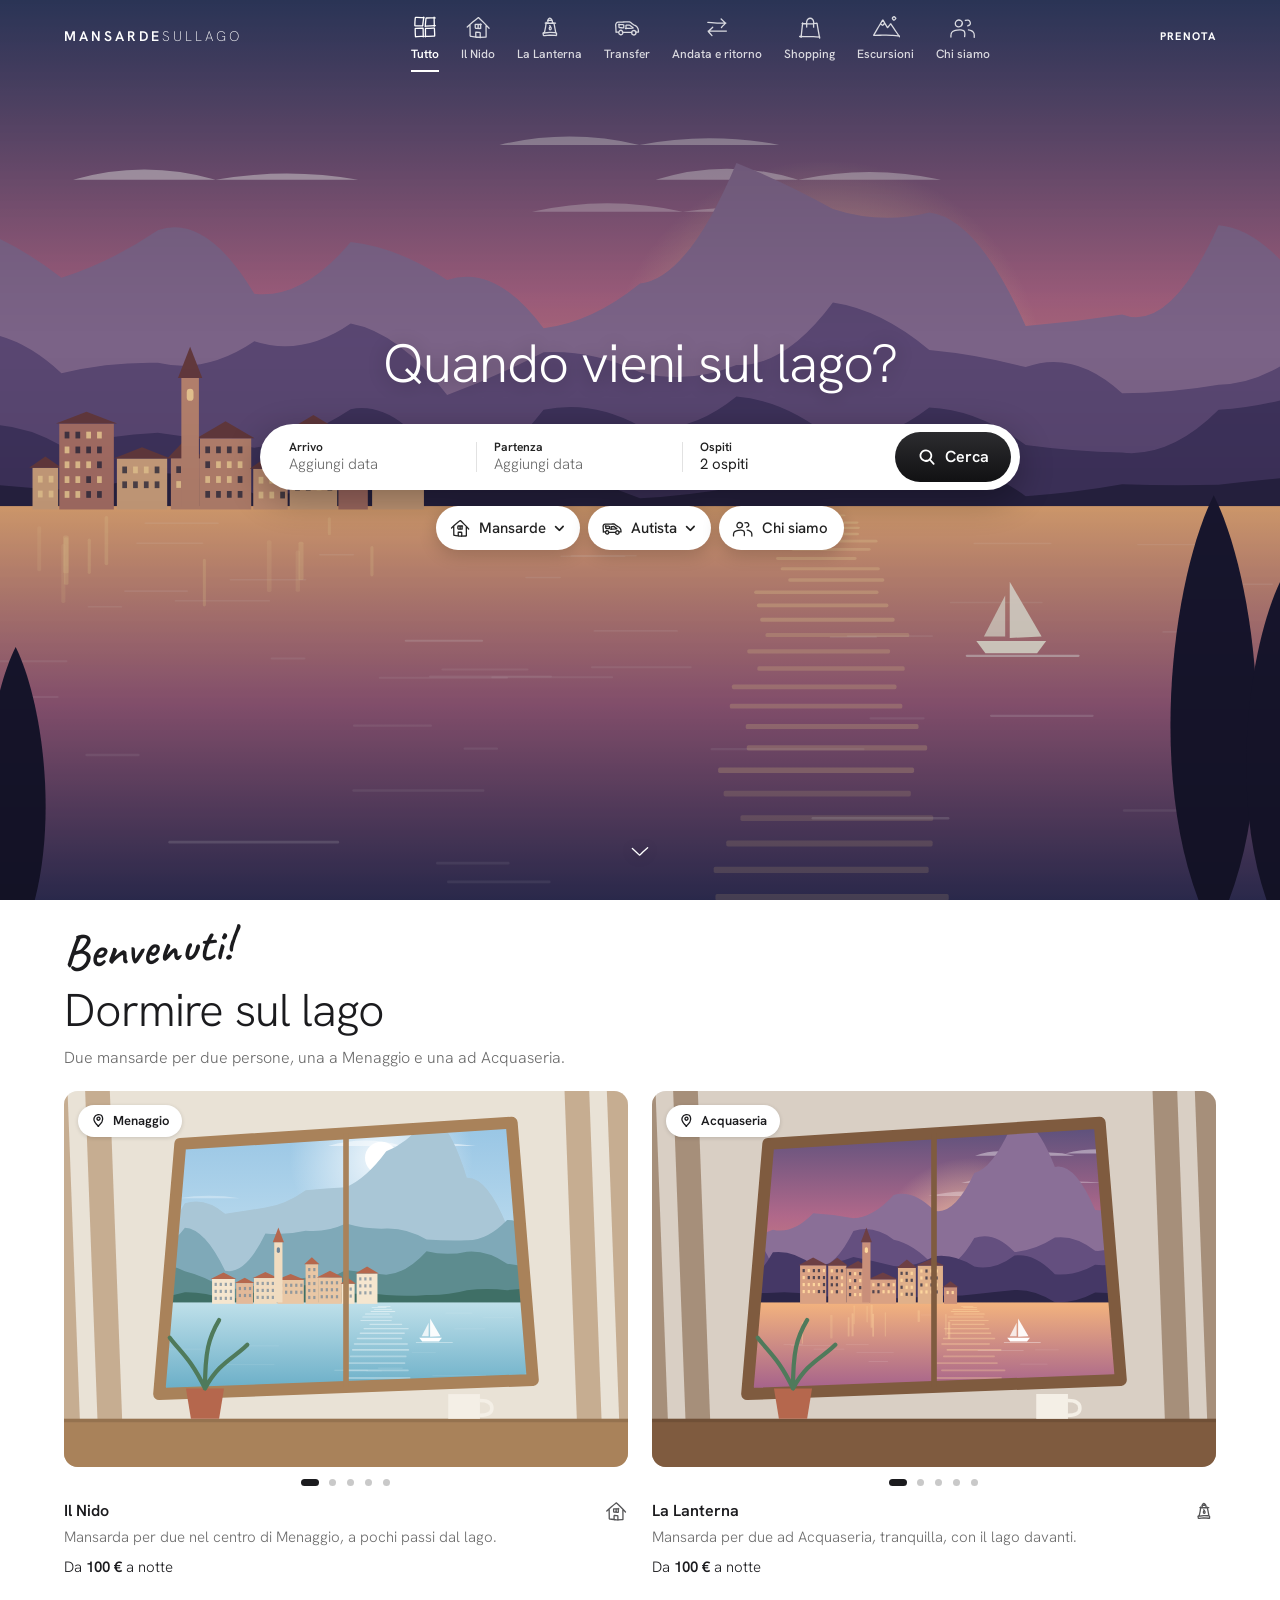
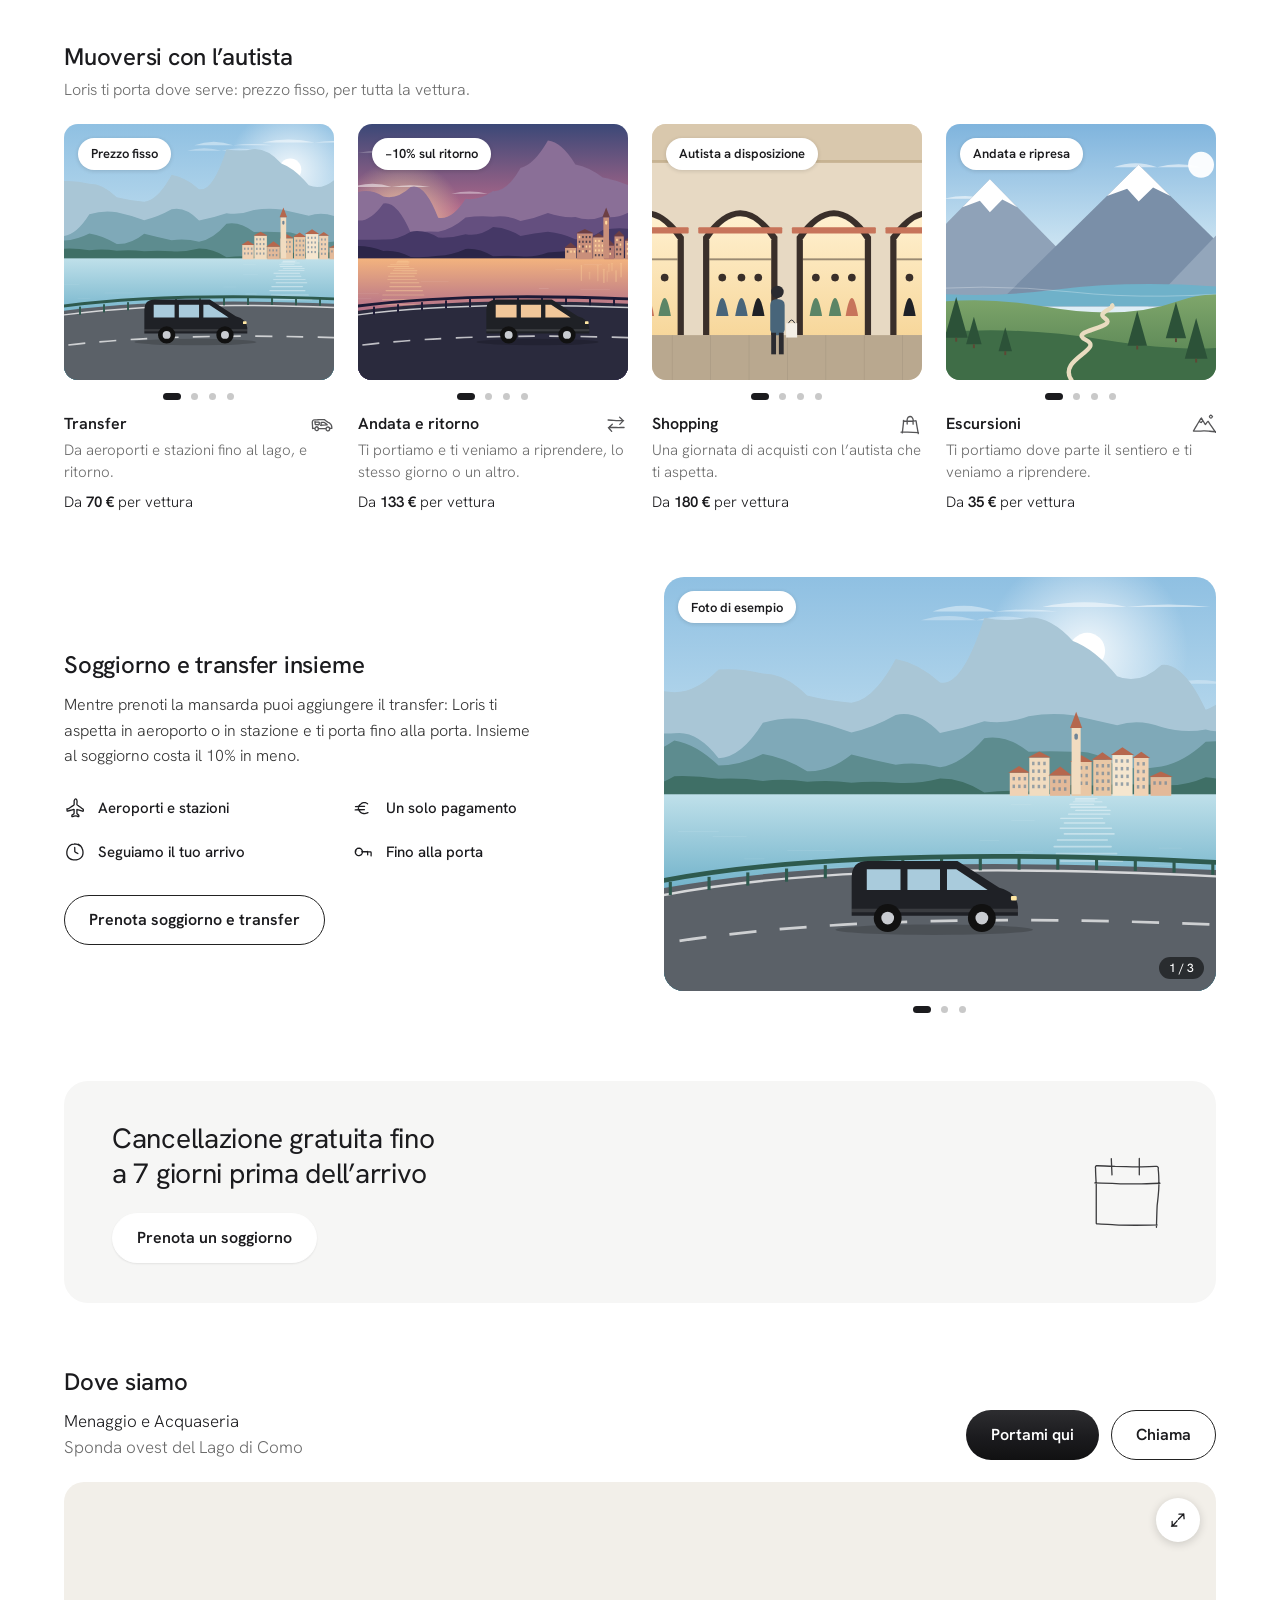
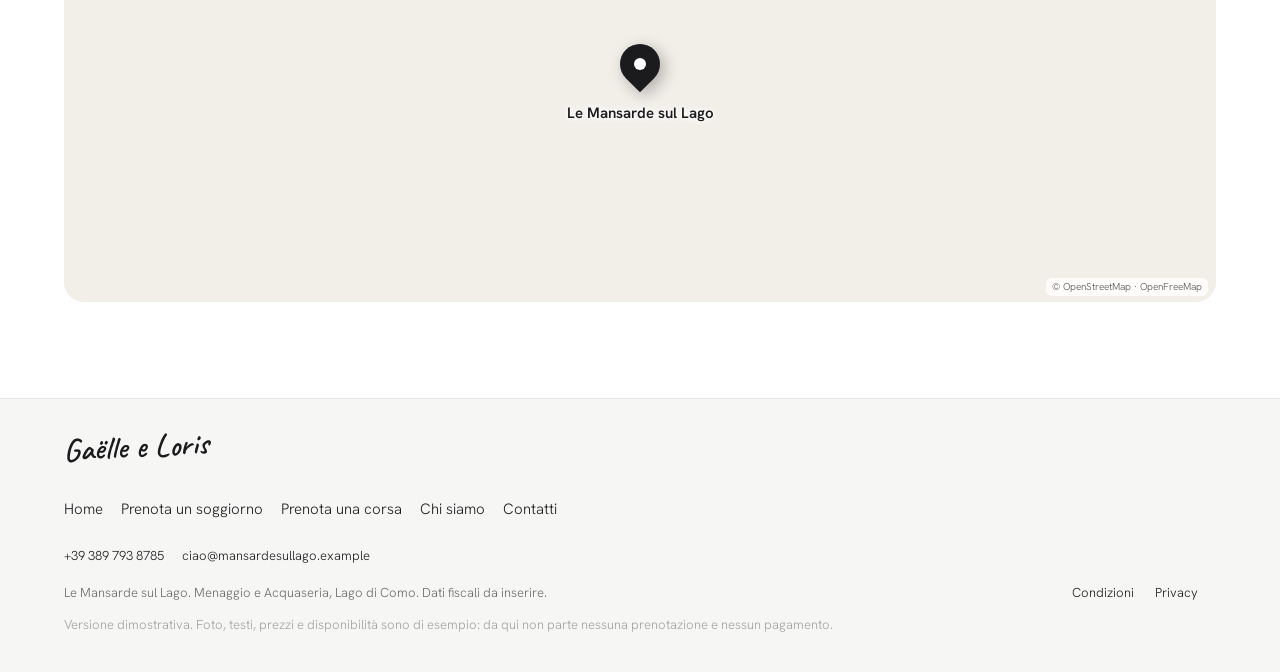
==== commit 7d8a3b1f: "Bozza aggiornata: pillole con tendina sotto la barra della home Co-Authored-By: Claude Fable 5.1 <no" ====
--- a/index.html
+++ b/index.html
@@ -52,10 +52,10 @@
 			}
 		</script>
 		<!--1uha8ag--><meta name="description" content="Due mansarde per due persone a Menaggio e Acquaseria, sul Lago di Como. Transfer dall’aeroporto, shopping ed escursioni con autista."/><!----><title>Le Mansarde sul Lago | Due mansarde e un autista sul Lago di Como</title>
-		<link href="./app/immutable/assets/_layout.D3vLAMUB.css" rel="stylesheet">
+		<link href="./app/immutable/assets/_layout.m0WFRdXT.css" rel="stylesheet">
 	</head>
 	<body>
-		<div style="display: contents"><!--[--><!--[0--><!--[--><header class="mm-header mm-header--home" data-header=""><a class="mm-logo" href="./index.html" aria-label="Le Mansarde sul Lago, vai alla home">MANSARDE<span>SULLAGO</span></a> <a class="mm-header__link mm-header__link--stretto" href="./prenota.html">Prenota</a> <nav class="mm-sezioni " aria-label="Sezioni" data-chips=""><div class="mm-sezioni__in"><!--[--><a class="mm-sezione is-active" href="./index.html#tutto" aria-current="page" data-chip="tutto"><svg class="icon" width="28" height="28" viewBox="0 0 24 24" fill="none" stroke="currentColor" stroke-linecap="round" stroke-linejoin="round" aria-hidden="true" focusable="false"><path d="M10.9 3.6C10.9 3.6 10.2 9.3 10.1 10.2C10.1 10.5 10.2 10.6 10.1 10.8C10.1 10.9 9.9 11 9.8 11.1C9.6 11.2 9.5 11.1 9.2 11.1C8.3 11.1 4.5 11 3.8 11C3.6 11 3.6 11 3.5 11C3.4 10.9 3.3 10.8 3.3 10.7C3.2 10.6 3.3 10.6 3.3 10.4C3.3 9.6 3.5 5.8 3.6 4.8C3.6 4.5 3.6 4.4 3.7 4.2C3.8 4 4 3.9 4.2 3.8C4.4 3.7 4.5 3.8 4.9 3.8C5.9 3.8 11.3 4 11.3 4M12.2 11.6C12.2 11.6 12.7 5.8 12.8 4.9C12.9 4.7 12.8 4.6 12.9 4.5C12.9 4.4 13 4.3 13.1 4.2C13.2 4.2 13.3 4.3 13.5 4.3C14.3 4.3 20.7 4.2 20.7 4.2M19.8 3.6L20 11.6M20.8 10.8L12.3 11.3M10.7 19.9C10.7 19.9 5.4 20.3 4.5 20.3C4.3 20.4 4.2 20.4 4.1 20.4C3.9 20.3 3.8 20.2 3.8 20.1C3.7 20 3.8 19.9 3.8 19.6C3.7 18.8 3.6 15.2 3.6 14.3C3.6 13.9 3.5 13.8 3.6 13.6C3.6 13.4 3.8 13.3 3.9 13.2C4.1 13.1 4.2 13.2 4.5 13.2C5.3 13.1 9.1 13 9.9 13C10 13 10.1 12.9 10.2 13C10.3 13 10.4 13.1 10.4 13.2C10.4 13.2 10.4 13.3 10.4 13.5C10.4 14.3 10.5 20.4 10.5 20.4M12.4 20.4C12.4 20.4 12.4 14.6 12.4 13.8C12.4 13.6 12.3 13.5 12.4 13.4C12.4 13.3 12.5 13.2 12.6 13.2C12.8 13.1 12.9 13.2 13.1 13.2C14 13.2 18.2 13 19.1 12.9C19.4 12.9 19.6 12.8 19.7 12.9C19.9 12.9 20 13 20.1 13.2C20.2 13.3 20.1 13.4 20.1 13.7C20.1 14.5 20.3 18.3 20.3 19.1C20.3 19.3 20.4 19.4 20.3 19.5C20.3 19.6 20.2 19.7 20.1 19.8C20 19.8 19.9 19.8 19.7 19.8C18.7 19.8 11.8 20 11.8 20" vector-effect="non-scaling-stroke"></path></svg><!----><span>Tutto<!--[-1--><!--]--></span></a><a class="mm-sezione" href="./il-nido.html" data-chip="il-nido"><svg class="icon" width="28" height="28" viewBox="0 0 64 64" fill="none" stroke="currentColor" stroke-linecap="round" stroke-linejoin="round" aria-hidden="true" focusable="false"><path d="M7.4 32.1C7.4 32.1 15.9 24.1 20 20.5C23.9 17.2 30 12.4 31.6 11.2C32.1 10.9 32.2 10.7 32.5 10.6C32.7 10.5 33.1 10.5 33.4 10.6C33.7 10.7 33.7 10.9 34.1 11.2C35.5 12.5 41 17.8 44.6 21.5C48.7 25.6 57.3 34.8 57.3 34.8M13.7 26C13.7 26 13.8 35.8 13.9 40.1C13.9 43.8 14 48.5 14 50.5C14 51.3 13.8 51.7 14 52.2C14.2 52.7 14.6 53.2 15.1 53.4C15.6 53.7 16 53.5 16.9 53.6C19.5 53.9 27 55.1 32.3 55.4C37.7 55.7 46.5 55.3 48.8 55.2C49.3 55.2 49.6 55.3 49.9 55.2C50.1 55.1 50.4 54.8 50.5 54.6C50.7 54.3 50.6 54.1 50.5 53.6C50.5 51.8 50.5 46.4 50.5 42.5C50.4 38 50.4 28.3 50.4 28.3M27.1 55.5C27.1 55.5 26.9 47 26.8 45.4C26.8 44.9 26.6 44.7 26.7 44.5C26.8 44.2 27.1 44 27.3 43.9C27.6 43.8 27.8 44 28.3 44C29.4 44.1 33.1 44.3 34.5 44.3C35.1 44.3 35.5 44.1 36 44.3C36.3 44.4 36.7 44.8 36.9 45.2C37.1 45.6 36.9 46 37 46.7C37 48.5 37.2 56.4 37.2 56.4M38 25.1C38 25.1 38.1 32.1 38.2 33.6C38.2 34.1 38.3 34.4 38.2 34.7C38.1 35 37.9 35.3 37.6 35.4C37.3 35.5 37.1 35.4 36.6 35.4C35.2 35.4 30.5 35.3 28.9 35.2C28 35.2 27.6 35.3 27.1 35.1C26.6 34.8 26.1 34.4 25.9 33.8C25.4 32.6 25.7 29.6 25.7 28.4C25.7 27.7 25.5 27.4 25.7 27C25.8 26.6 26.1 26.3 26.5 26.1C26.8 26 27.1 26.2 27.7 26.2C29.6 26.2 39.5 26.3 39.5 26.3M32.3 25.8L32.3 35.9" vector-effect="non-scaling-stroke"></path></svg><!----><span>Il Nido<!--[-1--><!--]--></span></a><a class="mm-sezione" href="./la-lanterna.html" data-chip="la-lanterna"><svg class="icon" width="28" height="28" viewBox="0 0 64 64" fill="none" stroke="currentColor" stroke-linecap="round" stroke-linejoin="round" aria-hidden="true" focusable="false"><path d="M40.7 22C40.7 22 42.3 30.1 43.1 33.8C43.7 37.1 44.5 41.5 44.8 43.1C44.9 43.6 45.1 43.9 45 44.2C44.9 44.5 44.7 44.8 44.4 44.9C44.1 45 43.8 44.8 43.2 44.7C41.3 44.6 35.4 44.2 31.7 44.3C28.3 44.5 23.7 45.2 21.8 45.5C21 45.6 20.5 45.9 20.1 45.7C19.7 45.6 19.3 45.1 19.2 44.7C19.1 44.2 19.4 43.7 19.6 42.9C20 41.1 20.9 37.4 21.5 34.2C22.2 30.3 23.4 21.2 23.4 21.2M22.1 23.1L42.1 23.5M21 23L44.6 23.2M27.4 22.5C27.4 22.5 27.2 19.4 27.2 18.4C27.1 17.9 27 17.6 27.1 17.3C27.2 17 27.5 16.7 27.8 16.5C28.1 16.4 28.4 16.6 28.9 16.6C30.1 16.6 33.4 16.7 34.7 16.7C35.3 16.7 35.7 16.6 36.2 16.7C36.6 16.9 36.9 17.2 37.2 17.7C37.6 18.7 37.3 22.7 37.3 22.7M26.5 17.7C26.5 17.7 27.7 14.7 28.6 13.7C29.4 12.8 30.6 11.8 31.6 11.8C32.6 11.8 33.9 12.9 34.8 13.8C35.8 14.8 37.1 17.5 37.1 17.5M15.9 46.1C15.9 46.1 26.5 44.5 31.4 44.4C35.9 44.3 42.1 45 44.3 45.2C45.1 45.3 45.5 45.2 45.9 45.4C46.3 45.6 46.7 46 46.9 46.5C47.2 47.3 46.9 48.9 46.9 49.7C46.9 50.2 47 50.6 46.9 50.9C46.8 51.1 46.4 51.4 46.1 51.5C45.8 51.6 45.5 51.4 44.9 51.3C42.8 51.1 35.5 50.4 31.1 50.4C27.1 50.5 21.8 51.2 19.6 51.5C18.7 51.6 18.3 51.9 17.8 51.7C17.3 51.5 16.9 51.2 16.7 50.6C16.2 49.5 16.9 44.9 16.9 44.9M33.1 30.3C33.1 30.3 30.2 33.4 30.2 34.9C30.2 36.2 31.5 38.6 32.3 38.6C33.1 38.6 34.8 36.3 34.9 34.9C34.9 33.2 31.2 28.9 31.2 28.9" vector-effect="non-scaling-stroke"></path></svg><!----><span>La Lanterna<!--[-1--><!--]--></span></a><a class="mm-sezione" href="./transfer.html" data-chip="transfer"><svg class="icon" width="28" height="28" viewBox="0 0 64 64" fill="none" stroke="currentColor" stroke-linecap="round" stroke-linejoin="round" aria-hidden="true" focusable="false"><path d="M7.1 44C7.1 44 6.8 39.4 6.7 37.2C6.6 35.3 6.5 33.5 6.4 31.6C6.4 29.7 5.8 27.6 6.3 25.9C6.8 24.2 8 22.2 9.4 21.4C10.9 20.5 13.3 21 15.2 20.9C17.2 20.7 19.2 20.8 21.1 20.7C23.1 20.6 25.1 20.6 27.1 20.5C29 20.5 31.1 20.4 32.8 20.4C34.3 20.4 35.9 20.4 36.7 20.3C37.2 20.3 37.4 20.3 37.7 20.3C38.1 20.4 38.5 20.5 38.8 20.6C39.1 20.8 39.2 21 39.6 21.2C40.3 21.8 41.7 22.9 43 23.8C44.5 24.9 46.2 26.2 47.9 27.3C49.6 28.4 51.9 29 53.4 30.4C55 31.8 56.4 33.7 57.2 35.8C58 37.8 58.3 42.7 58.3 42.7M6.6 43.5L12.5 43.5M21.6 43.9L43.3 44.5M52.3 43.5L58.3 43.4M16.3 40.1C16.3 40.1 13.1 42.9 13.1 44.4C13.1 46 15.1 48.7 16.6 49.3C18 49.8 21 49 21.8 47.8C22.7 46.6 22.6 43.3 21.7 41.9C20.8 40.5 17.7 39.2 16.2 39.6C14.7 40 12.7 44.4 12.7 44.4M51.8 47.7C51.8 47.7 52.5 43.1 51.5 41.9C50.5 40.6 47.3 39.8 45.8 40.4C44.3 41 42.5 43.9 42.6 45.5C42.7 47.1 44.7 49.7 46.3 50.1C47.9 50.5 51.2 49.3 52.2 47.9C53.1 46.5 51.9 41.6 51.9 41.6M12.6 26.6C12.6 26.6 20.7 26.8 22.5 26.8C23.1 26.8 23.4 26.7 23.8 26.9C24.1 27 24.5 27.4 24.6 27.8C24.8 28.1 24.6 28.6 24.6 29.1C24.6 30.1 24.9 32.4 24.5 33.2C24.3 33.6 23.9 33.9 23.6 34.1C23.1 34.2 22.7 34 22.1 34C20.7 33.9 17.2 33.6 15.9 33.5C15.3 33.5 14.9 33.6 14.5 33.4C14.2 33.3 13.9 32.9 13.7 32.6C13.6 32.2 13.7 31.9 13.7 31.3C13.7 30 13.8 25.4 13.8 25.4M29.7 36.2C29.7 36.2 29.7 30.9 29.7 29.6C29.7 29.1 29.5 28.8 29.6 28.5C29.7 28.2 30 27.9 30.3 27.8C30.5 27.7 30.8 27.8 31.3 27.8C32.3 27.8 35.3 27.7 36.3 27.7C36.8 27.7 37 27.6 37.3 27.6C37.7 27.7 38.1 27.8 38.4 28C38.7 28.2 38.8 28.4 39.2 28.7C40.3 29.5 43.8 32.3 45 33.1C45.4 33.4 45.8 33.5 45.9 33.8C46 33.9 46 34.2 45.9 34.3C45.7 34.5 45.3 34.4 44.7 34.5C42.4 34.7 28.3 35.3 28.3 35.3" vector-effect="non-scaling-stroke"></path></svg><!----><span>Transfer<!--[-1--><!--]--></span></a><a class="mm-sezione" href="./andata-ritorno.html" data-chip="andata-ritorno"><svg class="icon" width="28" height="28" viewBox="0 0 64 64" fill="none" stroke="currentColor" stroke-linecap="round" stroke-linejoin="round" aria-hidden="true" focusable="false"><path d="M11 21.3C11 21.3 20.9 22.1 25.7 22.4C30.2 22.7 34.5 22.9 38.9 23C43.3 23.1 52.3 23 52.3 23M41.5 13.7C41.5 13.7 49.1 21.1 50.3 22.3C50.7 22.6 50.9 22.6 51 22.9C51.1 23.1 51.1 23.4 51 23.6C50.9 23.9 50.7 23.9 50.4 24.3C49.3 25.5 42.1 33 42.1 33M53.5 41.3C53.5 41.3 43.7 41.4 39 41.4C34.4 41.4 30 41.3 25.4 41.3C20.8 41.3 11.6 41.4 11.6 41.4M22.2 32.5C22.2 32.5 14.5 39.9 13.3 41.2C12.9 41.6 12.7 41.6 12.6 41.9C12.5 42.1 12.5 42.5 12.6 42.7C12.6 43 12.8 43 13.1 43.4C14.2 44.6 20.5 51.6 20.5 51.6" vector-effect="non-scaling-stroke"></path></svg><!----><span>Andata<!--[0--><span class="mm-sezione__resto"> e ritorno</span><!--]--></span></a><a class="mm-sezione" href="./shopping.html" data-chip="shopping"><svg class="icon" width="28" height="28" viewBox="0 0 64 64" fill="none" stroke="currentColor" stroke-linecap="round" stroke-linejoin="round" aria-hidden="true" focusable="false"><path d="M11.5 55.6C11.5 55.6 12.8 44.7 13.4 39.2C14 33.6 15.2 22.5 15.2 22.5M14 24C14 24 26 24.8 31.6 24.7C36.7 24.6 44.2 23.8 46.3 23.5C46.9 23.5 47.1 23.3 47.4 23.3C47.8 23.4 48.1 23.7 48.3 24C48.4 24.3 48.3 24.6 48.4 25.2C48.7 27.3 49.9 34.6 50.8 39.6C51.8 45.3 54.1 57.4 54.1 57.4M54.5 55C54.5 55 44.6 54.3 39.8 54.1C35.1 53.9 30.8 53.9 25.9 53.9C20.3 53.8 8.2 53.7 8.2 53.7M24.5 32C24.5 32 24.4 27.5 24.4 25.4C24.5 23.4 24.1 21.4 24.5 19.5C25 17.6 25.8 15.5 27.1 14.2C28.4 13 30.7 12 32.5 12C34.2 12 36.5 13.1 37.7 14.4C39.1 15.7 39.8 17.9 40.2 19.7C40.6 21.6 40.2 23.6 40.2 25.6C40.2 27.8 40.3 32.4 40.3 32.4" vector-effect="non-scaling-stroke"></path></svg><!----><span>Shopping<!--[-1--><!--]--></span></a><a class="mm-sezione" href="./escursioni.html" data-chip="escursioni"><svg class="icon" width="28" height="28" viewBox="0 0 64 64" fill="none" stroke="currentColor" stroke-linecap="round" stroke-linejoin="round" aria-hidden="true" focusable="false"><path d="M63.3 52.7C63.3 52.7 52.7 51.7 47.5 51.3C42.6 51 37.7 50.6 32.8 50.6C28 50.5 23.1 50.8 18.4 50.9C13.8 50.9 6.8 51 5 51.1C4.5 51.1 4.3 51.2 4.1 51.1C3.9 51.1 3.8 50.9 3.8 50.7C3.8 50.5 4 50.3 4.2 49.9C5.1 48.4 8.4 42.8 10.6 39.1C12.9 35.3 15.4 31.2 17.6 27.4C19.8 23.8 22.9 18.6 23.9 17C24.2 16.6 24.2 16.2 24.5 16.1C24.7 16 25 16 25.1 16.1C25.4 16.2 25.4 16.5 25.6 17C26.8 19 33.5 30.4 34.7 32.4C35 32.8 35 33.1 35.3 33.2C35.5 33.3 35.8 33.3 36 33.2C36.2 33.1 36.3 32.8 36.6 32.5C37.4 31.3 40.7 26.9 41.6 25.8C41.9 25.3 41.9 25 42.2 24.9C42.4 24.8 42.8 24.8 43 24.9C43.3 25.1 43.3 25.4 43.6 25.8C44.8 27.6 49.1 34 52.1 38.4C55.5 43.4 62.9 54.3 62.9 54.3M19.3 24.4C19.3 24.4 22 26.6 22.8 27.2C23.2 27.5 23.4 27.8 23.7 27.9C24.1 28 24.5 28 24.8 27.9C25.1 27.7 25.2 27.4 25.6 27C26.3 26.2 28.9 23.5 28.9 23.5M54.7 12.1C54.7 12.1 51.9 8.2 50.5 8.2C49.1 8.2 46.5 10.9 46.5 12.2C46.5 13.5 49.1 16.2 50.4 16.2C51.7 16.2 54.3 13.4 54.3 12.1C54.2 10.9 50.5 8.6 50.5 8.6" vector-effect="non-scaling-stroke"></path></svg><!----><span>Escursioni<!--[-1--><!--]--></span></a><a class="mm-sezione" href="./chi-siamo.html" data-chip="chi-siamo"><svg class="icon" width="28" height="28" viewBox="0 0 64 64" fill="none" stroke="currentColor" stroke-linecap="round" stroke-linejoin="round" aria-hidden="true" focusable="false"><path d="M28.7 29.2C28.7 29.2 30.8 25.3 30.7 23.4C30.6 21.6 29.4 19.3 27.9 18C26.5 16.8 23.9 15.9 22 16C20.2 16.1 17.8 17.3 16.6 18.7C15.3 20.1 14.3 22.6 14.4 24.4C14.4 26.2 15.5 28.5 16.8 29.7C18.2 30.9 20.7 31.7 22.5 31.5C24.5 31.4 26.9 30.1 28.1 28.7C29.3 27.4 30 23.5 30 23.5M4.4 55C4.4 55 4.2 50.3 4.8 48.3C5.3 46.4 6.1 44.4 7.4 43.1C8.7 41.7 10.9 40.9 12.8 40.2C14.7 39.5 16.8 39.2 18.8 38.9C20.7 38.6 22.7 38.4 24.7 38.4C26.6 38.4 28.5 38.3 30.2 38.9C31.9 39.4 33.7 40.2 34.7 41.5C35.7 42.9 36 45 36.2 46.9C36.4 49.1 35.7 53.9 35.7 53.9M37.4 17.1C37.4 17.1 42.1 15.7 43.9 16.3C45.6 16.9 47.5 18.7 48.2 20.4C48.9 22 49 24.5 48.2 26C47.3 27.6 42.8 29.5 42.8 29.5M44.4 38.5C44.4 38.5 48.8 39.3 50.7 40.2C52.5 41.1 54.4 42.1 55.5 43.6C56.7 45 57.3 47 57.6 49C58 51 57.6 55.6 57.6 55.6" vector-effect="non-scaling-stroke"></path></svg><!----><span>Chi siamo<!--[-1--><!--]--></span></a><!--]--></div></nav><!----> <a class="mm-header__link mm-header__link--largo" href="./prenota.html">Prenota</a></header><!----> <main id="contenuto"><!--[--><div class="v3-sfondo" data-sfondo="" aria-hidden="true"><img src="https://images.unsplash.com/photo-1582150050076-52baeeba4a74?auto=format&amp;q=70&amp;w=1024&amp;h=683&amp;fit=crop" srcset="https://images.unsplash.com/photo-1582150050076-52baeeba4a74?auto=format&amp;q=70&amp;w=640&amp;h=427&amp;fit=crop 640w, https://images.unsplash.com/photo-1582150050076-52baeeba4a74?auto=format&amp;q=70&amp;w=1024&amp;h=683&amp;fit=crop 1024w, https://images.unsplash.com/photo-1582150050076-52baeeba4a74?auto=format&amp;q=70&amp;w=1600&amp;h=1067&amp;fit=crop 1600w, https://images.unsplash.com/photo-1582150050076-52baeeba4a74?auto=format&amp;q=70&amp;w=2400&amp;h=1601&amp;fit=crop 2400w" sizes="100vw" alt="" width="1600" height="1067" loading="eager" fetchpriority="high" data-riserva="./foto/lago-0.svg"/><!----></div> <section class="v3-cerca"><div class="v3-cerca__in"><h1 class="v3-cerca__titolo">Quando vieni sul lago?</h1> <div class="v3-barra lg-barra" data-mini="soggiorno" data-casa="" role="group" aria-label="Cerca un soggiorno"><button type="button" class="lg-barra__cella" data-date-apri="arrivo"><span class="lg-barra__etichetta">Arrivo</span> <span class="lg-barra__valore" data-date-testo="dal">Aggiungi data</span></button> <button type="button" class="lg-barra__cella" data-date-apri="partenza"><span class="lg-barra__etichetta">Partenza</span> <span class="lg-barra__valore" data-date-testo="al">Aggiungi data</span></button> <label class="lg-barra__cella lg-barra__cella--ospiti"><span class="lg-barra__etichetta">Ospiti</span> <select class="lg-select" data-mini-adulti="" aria-label="Ospiti"><option value="1">1 ospite</option><option value="2" selected="">2 ospiti</option></select></label> <a class="lg-barra__vai" href="./prenota.html" data-mini-vai="" data-mini-fisso="" aria-label="Cerca le mansarde libere"><svg class="icon" width="20" height="20" viewBox="0 0 24 24" fill="none" stroke="currentColor" stroke-linecap="round" stroke-linejoin="round" aria-hidden="true" focusable="false"><path d="M10.7 16.4C10.7 16.4 12.2 16.5 12.9 16.3C13.6 16.1 14.3 15.6 14.8 15.2C15.4 14.7 15.9 14.2 16.3 13.6C16.6 13 16.9 12.2 17.1 11.5C17.2 10.8 17.2 10.1 17.1 9.3C16.9 8.6 16.6 7.9 16.3 7.3C15.9 6.7 15.4 6.1 14.8 5.6C14.3 5.2 13.6 4.8 12.9 4.5C12.3 4.3 11.5 4.1 10.8 4.1C10 4.1 9.2 4.2 8.5 4.4C7.8 4.6 7.1 5 6.6 5.4C6 5.9 5.4 6.5 5.1 7.1C4.7 7.7 4.4 8.4 4.3 9.1C4.1 9.8 4.1 10.6 4.2 11.3C4.3 12 4.6 12.7 5 13.4C5.3 14 5.8 14.6 6.4 15C7 15.5 7.7 15.9 8.4 16.2C9.1 16.5 9.9 16.8 10.7 16.8C11.4 16.9 13 16.7 13 16.7M15.3 15L20 20.3" vector-effect="non-scaling-stroke"></path></svg><!----><span>Cerca</span></a></div> <nav class="lg-chips" aria-label="Mansarde e servizi"><div class="lg-chips__in"><!--[--><a class="lg-chip" href="./il-nido.html"><svg class="icon" width="22" height="22" viewBox="0 0 64 64" fill="none" stroke="currentColor" stroke-linecap="round" stroke-linejoin="round" aria-hidden="true" focusable="false"><path d="M7.4 32.1C7.4 32.1 15.9 24.1 20 20.5C23.9 17.2 30 12.4 31.6 11.2C32.1 10.9 32.2 10.7 32.5 10.6C32.7 10.5 33.1 10.5 33.4 10.6C33.7 10.7 33.7 10.9 34.1 11.2C35.5 12.5 41 17.8 44.6 21.5C48.7 25.6 57.3 34.8 57.3 34.8M13.7 26C13.7 26 13.8 35.8 13.9 40.1C13.9 43.8 14 48.5 14 50.5C14 51.3 13.8 51.7 14 52.2C14.2 52.7 14.6 53.2 15.1 53.4C15.6 53.7 16 53.5 16.9 53.6C19.5 53.9 27 55.1 32.3 55.4C37.7 55.7 46.5 55.3 48.8 55.2C49.3 55.2 49.6 55.3 49.9 55.2C50.1 55.1 50.4 54.8 50.5 54.6C50.7 54.3 50.6 54.1 50.5 53.6C50.5 51.8 50.5 46.4 50.5 42.5C50.4 38 50.4 28.3 50.4 28.3M27.1 55.5C27.1 55.5 26.9 47 26.8 45.4C26.8 44.9 26.6 44.7 26.7 44.5C26.8 44.2 27.1 44 27.3 43.9C27.6 43.8 27.8 44 28.3 44C29.4 44.1 33.1 44.3 34.5 44.3C35.1 44.3 35.5 44.1 36 44.3C36.3 44.4 36.7 44.8 36.9 45.2C37.1 45.6 36.9 46 37 46.7C37 48.5 37.2 56.4 37.2 56.4M38 25.1C38 25.1 38.1 32.1 38.2 33.6C38.2 34.1 38.3 34.4 38.2 34.7C38.1 35 37.9 35.3 37.6 35.4C37.3 35.5 37.1 35.4 36.6 35.4C35.2 35.4 30.5 35.3 28.9 35.2C28 35.2 27.6 35.3 27.1 35.1C26.6 34.8 26.1 34.4 25.9 33.8C25.4 32.6 25.7 29.6 25.7 28.4C25.7 27.7 25.5 27.4 25.7 27C25.8 26.6 26.1 26.3 26.5 26.1C26.8 26 27.1 26.2 27.7 26.2C29.6 26.2 39.5 26.3 39.5 26.3M32.3 25.8L32.3 35.9" vector-effect="non-scaling-stroke"></path></svg><!---->Il Nido</a><a class="lg-chip" href="./la-lanterna.html"><svg class="icon" width="22" height="22" viewBox="0 0 64 64" fill="none" stroke="currentColor" stroke-linecap="round" stroke-linejoin="round" aria-hidden="true" focusable="false"><path d="M40.7 22C40.7 22 42.3 30.1 43.1 33.8C43.7 37.1 44.5 41.5 44.8 43.1C44.9 43.6 45.1 43.9 45 44.2C44.9 44.5 44.7 44.8 44.4 44.9C44.1 45 43.8 44.8 43.2 44.7C41.3 44.6 35.4 44.2 31.7 44.3C28.3 44.5 23.7 45.2 21.8 45.5C21 45.6 20.5 45.9 20.1 45.7C19.7 45.6 19.3 45.1 19.2 44.7C19.1 44.2 19.4 43.7 19.6 42.9C20 41.1 20.9 37.4 21.5 34.2C22.2 30.3 23.4 21.2 23.4 21.2M22.1 23.1L42.1 23.5M21 23L44.6 23.2M27.4 22.5C27.4 22.5 27.2 19.4 27.2 18.4C27.1 17.9 27 17.6 27.1 17.3C27.2 17 27.5 16.7 27.8 16.5C28.1 16.4 28.4 16.6 28.9 16.6C30.1 16.6 33.4 16.7 34.7 16.7C35.3 16.7 35.7 16.6 36.2 16.7C36.6 16.9 36.9 17.2 37.2 17.7C37.6 18.7 37.3 22.7 37.3 22.7M26.5 17.7C26.5 17.7 27.7 14.7 28.6 13.7C29.4 12.8 30.6 11.8 31.6 11.8C32.6 11.8 33.9 12.9 34.8 13.8C35.8 14.8 37.1 17.5 37.1 17.5M15.9 46.1C15.9 46.1 26.5 44.5 31.4 44.4C35.9 44.3 42.1 45 44.3 45.2C45.1 45.3 45.5 45.2 45.9 45.4C46.3 45.6 46.7 46 46.9 46.5C47.2 47.3 46.9 48.9 46.9 49.7C46.9 50.2 47 50.6 46.9 50.9C46.8 51.1 46.4 51.4 46.1 51.5C45.8 51.6 45.5 51.4 44.9 51.3C42.8 51.1 35.5 50.4 31.1 50.4C27.1 50.5 21.8 51.2 19.6 51.5C18.7 51.6 18.3 51.9 17.8 51.7C17.3 51.5 16.9 51.2 16.7 50.6C16.2 49.5 16.9 44.9 16.9 44.9M33.1 30.3C33.1 30.3 30.2 33.4 30.2 34.9C30.2 36.2 31.5 38.6 32.3 38.6C33.1 38.6 34.8 36.3 34.9 34.9C34.9 33.2 31.2 28.9 31.2 28.9" vector-effect="non-scaling-stroke"></path></svg><!---->La Lanterna</a><a class="lg-chip" href="./transfer.html"><svg class="icon" width="22" height="22" viewBox="0 0 64 64" fill="none" stroke="currentColor" stroke-linecap="round" stroke-linejoin="round" aria-hidden="true" focusable="false"><path d="M7.1 44C7.1 44 6.8 39.4 6.7 37.2C6.6 35.3 6.5 33.5 6.4 31.6C6.4 29.7 5.8 27.6 6.3 25.9C6.8 24.2 8 22.2 9.4 21.4C10.9 20.5 13.3 21 15.2 20.9C17.2 20.7 19.2 20.8 21.1 20.7C23.1 20.6 25.1 20.6 27.1 20.5C29 20.5 31.1 20.4 32.8 20.4C34.3 20.4 35.9 20.4 36.7 20.3C37.2 20.3 37.4 20.3 37.7 20.3C38.1 20.4 38.5 20.5 38.8 20.6C39.1 20.8 39.2 21 39.6 21.2C40.3 21.8 41.7 22.9 43 23.8C44.5 24.9 46.2 26.2 47.9 27.3C49.6 28.4 51.9 29 53.4 30.4C55 31.8 56.4 33.7 57.2 35.8C58 37.8 58.3 42.7 58.3 42.7M6.6 43.5L12.5 43.5M21.6 43.9L43.3 44.5M52.3 43.5L58.3 43.4M16.3 40.1C16.3 40.1 13.1 42.9 13.1 44.4C13.1 46 15.1 48.7 16.6 49.3C18 49.8 21 49 21.8 47.8C22.7 46.6 22.6 43.3 21.7 41.9C20.8 40.5 17.7 39.2 16.2 39.6C14.7 40 12.7 44.4 12.7 44.4M51.8 47.7C51.8 47.7 52.5 43.1 51.5 41.9C50.5 40.6 47.3 39.8 45.8 40.4C44.3 41 42.5 43.9 42.6 45.5C42.7 47.1 44.7 49.7 46.3 50.1C47.9 50.5 51.2 49.3 52.2 47.9C53.1 46.5 51.9 41.6 51.9 41.6M12.6 26.6C12.6 26.6 20.7 26.8 22.5 26.8C23.1 26.8 23.4 26.7 23.8 26.9C24.1 27 24.5 27.4 24.6 27.8C24.8 28.1 24.6 28.6 24.6 29.1C24.6 30.1 24.9 32.4 24.5 33.2C24.3 33.6 23.9 33.9 23.6 34.1C23.1 34.2 22.7 34 22.1 34C20.7 33.9 17.2 33.6 15.9 33.5C15.3 33.5 14.9 33.6 14.5 33.4C14.2 33.3 13.9 32.9 13.7 32.6C13.6 32.2 13.7 31.9 13.7 31.3C13.7 30 13.8 25.4 13.8 25.4M29.7 36.2C29.7 36.2 29.7 30.9 29.7 29.6C29.7 29.1 29.5 28.8 29.6 28.5C29.7 28.2 30 27.9 30.3 27.8C30.5 27.7 30.8 27.8 31.3 27.8C32.3 27.8 35.3 27.7 36.3 27.7C36.8 27.7 37 27.6 37.3 27.6C37.7 27.7 38.1 27.8 38.4 28C38.7 28.2 38.8 28.4 39.2 28.7C40.3 29.5 43.8 32.3 45 33.1C45.4 33.4 45.8 33.5 45.9 33.8C46 33.9 46 34.2 45.9 34.3C45.7 34.5 45.3 34.4 44.7 34.5C42.4 34.7 28.3 35.3 28.3 35.3" vector-effect="non-scaling-stroke"></path></svg><!---->Transfer</a><a class="lg-chip" href="./andata-ritorno.html"><svg class="icon" width="22" height="22" viewBox="0 0 64 64" fill="none" stroke="currentColor" stroke-linecap="round" stroke-linejoin="round" aria-hidden="true" focusable="false"><path d="M11 21.3C11 21.3 20.9 22.1 25.7 22.4C30.2 22.7 34.5 22.9 38.9 23C43.3 23.1 52.3 23 52.3 23M41.5 13.7C41.5 13.7 49.1 21.1 50.3 22.3C50.7 22.6 50.9 22.6 51 22.9C51.1 23.1 51.1 23.4 51 23.6C50.9 23.9 50.7 23.9 50.4 24.3C49.3 25.5 42.1 33 42.1 33M53.5 41.3C53.5 41.3 43.7 41.4 39 41.4C34.4 41.4 30 41.3 25.4 41.3C20.8 41.3 11.6 41.4 11.6 41.4M22.2 32.5C22.2 32.5 14.5 39.9 13.3 41.2C12.9 41.6 12.7 41.6 12.6 41.9C12.5 42.1 12.5 42.5 12.6 42.7C12.6 43 12.8 43 13.1 43.4C14.2 44.6 20.5 51.6 20.5 51.6" vector-effect="non-scaling-stroke"></path></svg><!---->Andata e ritorno</a><a class="lg-chip" href="./shopping.html"><svg class="icon" width="22" height="22" viewBox="0 0 64 64" fill="none" stroke="currentColor" stroke-linecap="round" stroke-linejoin="round" aria-hidden="true" focusable="false"><path d="M11.5 55.6C11.5 55.6 12.8 44.7 13.4 39.2C14 33.6 15.2 22.5 15.2 22.5M14 24C14 24 26 24.8 31.6 24.7C36.7 24.6 44.2 23.8 46.3 23.5C46.9 23.5 47.1 23.3 47.4 23.3C47.8 23.4 48.1 23.7 48.3 24C48.4 24.3 48.3 24.6 48.4 25.2C48.7 27.3 49.9 34.6 50.8 39.6C51.8 45.3 54.1 57.4 54.1 57.4M54.5 55C54.5 55 44.6 54.3 39.8 54.1C35.1 53.9 30.8 53.9 25.9 53.9C20.3 53.8 8.2 53.7 8.2 53.7M24.5 32C24.5 32 24.4 27.5 24.4 25.4C24.5 23.4 24.1 21.4 24.5 19.5C25 17.6 25.8 15.5 27.1 14.2C28.4 13 30.7 12 32.5 12C34.2 12 36.5 13.1 37.7 14.4C39.1 15.7 39.8 17.9 40.2 19.7C40.6 21.6 40.2 23.6 40.2 25.6C40.2 27.8 40.3 32.4 40.3 32.4" vector-effect="non-scaling-stroke"></path></svg><!---->Shopping</a><a class="lg-chip" href="./escursioni.html"><svg class="icon" width="22" height="22" viewBox="0 0 64 64" fill="none" stroke="currentColor" stroke-linecap="round" stroke-linejoin="round" aria-hidden="true" focusable="false"><path d="M63.3 52.7C63.3 52.7 52.7 51.7 47.5 51.3C42.6 51 37.7 50.6 32.8 50.6C28 50.5 23.1 50.8 18.4 50.9C13.8 50.9 6.8 51 5 51.1C4.5 51.1 4.3 51.2 4.1 51.1C3.9 51.1 3.8 50.9 3.8 50.7C3.8 50.5 4 50.3 4.2 49.9C5.1 48.4 8.4 42.8 10.6 39.1C12.9 35.3 15.4 31.2 17.6 27.4C19.8 23.8 22.9 18.6 23.9 17C24.2 16.6 24.2 16.2 24.5 16.1C24.7 16 25 16 25.1 16.1C25.4 16.2 25.4 16.5 25.6 17C26.8 19 33.5 30.4 34.7 32.4C35 32.8 35 33.1 35.3 33.2C35.5 33.3 35.8 33.3 36 33.2C36.2 33.1 36.3 32.8 36.6 32.5C37.4 31.3 40.7 26.9 41.6 25.8C41.9 25.3 41.9 25 42.2 24.9C42.4 24.8 42.8 24.8 43 24.9C43.3 25.1 43.3 25.4 43.6 25.8C44.8 27.6 49.1 34 52.1 38.4C55.5 43.4 62.9 54.3 62.9 54.3M19.3 24.4C19.3 24.4 22 26.6 22.8 27.2C23.2 27.5 23.4 27.8 23.7 27.9C24.1 28 24.5 28 24.8 27.9C25.1 27.7 25.2 27.4 25.6 27C26.3 26.2 28.9 23.5 28.9 23.5M54.7 12.1C54.7 12.1 51.9 8.2 50.5 8.2C49.1 8.2 46.5 10.9 46.5 12.2C46.5 13.5 49.1 16.2 50.4 16.2C51.7 16.2 54.3 13.4 54.3 12.1C54.2 10.9 50.5 8.6 50.5 8.6" vector-effect="non-scaling-stroke"></path></svg><!---->Escursioni</a><a class="lg-chip" href="./chi-siamo.html"><svg class="icon" width="22" height="22" viewBox="0 0 64 64" fill="none" stroke="currentColor" stroke-linecap="round" stroke-linejoin="round" aria-hidden="true" focusable="false"><path d="M28.7 29.2C28.7 29.2 30.8 25.3 30.7 23.4C30.6 21.6 29.4 19.3 27.9 18C26.5 16.8 23.9 15.9 22 16C20.2 16.1 17.8 17.3 16.6 18.7C15.3 20.1 14.3 22.6 14.4 24.4C14.4 26.2 15.5 28.5 16.8 29.7C18.2 30.9 20.7 31.7 22.5 31.5C24.5 31.4 26.9 30.1 28.1 28.7C29.3 27.4 30 23.5 30 23.5M4.4 55C4.4 55 4.2 50.3 4.8 48.3C5.3 46.4 6.1 44.4 7.4 43.1C8.7 41.7 10.9 40.9 12.8 40.2C14.7 39.5 16.8 39.2 18.8 38.9C20.7 38.6 22.7 38.4 24.7 38.4C26.6 38.4 28.5 38.3 30.2 38.9C31.9 39.4 33.7 40.2 34.7 41.5C35.7 42.9 36 45 36.2 46.9C36.4 49.1 35.7 53.9 35.7 53.9M37.4 17.1C37.4 17.1 42.1 15.7 43.9 16.3C45.6 16.9 47.5 18.7 48.2 20.4C48.9 22 49 24.5 48.2 26C47.3 27.6 42.8 29.5 42.8 29.5M44.4 38.5C44.4 38.5 48.8 39.3 50.7 40.2C52.5 41.1 54.4 42.1 55.5 43.6C56.7 45 57.3 47 57.6 49C58 51 57.6 55.6 57.6 55.6" vector-effect="non-scaling-stroke"></path></svg><!---->Chi siamo</a><!--]--></div></nav></div> <button type="button" class="v3-giu" data-giu="" aria-label="Vedi mansarde e servizi"><svg class="icon" width="30" height="30" viewBox="0 0 24 24" fill="none" stroke="currentColor" stroke-linecap="round" stroke-linejoin="round" aria-hidden="true" focusable="false"><path d="M8.6 5.9C8.6 5.9 12.9 10.7 13.8 11.5C14 11.8 14.2 11.8 14.3 12C14.4 12.2 14.4 12.4 14.4 12.6C14.3 12.8 14.1 12.8 13.9 13C13.2 13.8 9.2 18.1 9.2 18.1" vector-effect="non-scaling-stroke"></path></svg><!----></button></section> <div class="v3-contenuto" data-contenuto=""><div class="v3-panoramica" data-panoramica=""><section class="v3-sezione"><p class="lg-mano lg-mano--saluto">Benvenuti!</p> <h2 class="v3-h2 v3-titolo-grande">Dormire sul lago</h2> <p class="v3-sezione__sotto">Due mansarde per due persone, una a Menaggio e una ad Acquaseria.</p> <div class="v3-griglia lg-griglia--due"><!--[--><div class="v3-card"><div class="v3-galleria-box"><div class="v3-card__img v3-galleria" data-galleria=""><!--[0--><div class="v3-galleria__riga" data-galleria-riga=""><!--[--><!--[0--><a class="v3-galleria__foto" href="./il-nido.html" aria-label="Il Nido"><img src="https://images.unsplash.com/photo-1654011905292-c342dd9fc433?auto=format&amp;q=70&amp;w=1024&amp;h=683&amp;fit=crop" srcset="https://images.unsplash.com/photo-1654011905292-c342dd9fc433?auto=format&amp;q=70&amp;w=640&amp;h=427&amp;fit=crop 640w, https://images.unsplash.com/photo-1654011905292-c342dd9fc433?auto=format&amp;q=70&amp;w=1024&amp;h=683&amp;fit=crop 1024w, https://images.unsplash.com/photo-1654011905292-c342dd9fc433?auto=format&amp;q=70&amp;w=1600&amp;h=1067&amp;fit=crop 1600w, https://images.unsplash.com/photo-1654011905292-c342dd9fc433?auto=format&amp;q=70&amp;w=2400&amp;h=1601&amp;fit=crop 2400w" sizes="(min-width: 1024px) 50vw, 100vw" alt="Il lago visto da un loggiato con le colonne" width="1600" height="1067" loading="eager" fetchpriority="high" data-riserva="./foto/nido-1.svg"/><!----></a><!--]--><!--[0--><a class="v3-galleria__foto" href="./il-nido.html" tabindex="-1" aria-hidden="true"><img src="https://images.unsplash.com/photo-1534595038511-9f219fe0c979?auto=format&amp;q=70&amp;w=1024&amp;h=683&amp;fit=crop" srcset="https://images.unsplash.com/photo-1534595038511-9f219fe0c979?auto=format&amp;q=70&amp;w=640&amp;h=427&amp;fit=crop 640w, https://images.unsplash.com/photo-1534595038511-9f219fe0c979?auto=format&amp;q=70&amp;w=1024&amp;h=683&amp;fit=crop 1024w, https://images.unsplash.com/photo-1534595038511-9f219fe0c979?auto=format&amp;q=70&amp;w=1600&amp;h=1067&amp;fit=crop 1600w, https://images.unsplash.com/photo-1534595038511-9f219fe0c979?auto=format&amp;q=70&amp;w=2400&amp;h=1601&amp;fit=crop 2400w" sizes="(min-width: 1024px) 50vw, 100vw" alt="" width="1600" height="1067" loading="lazy" decoding="async" data-riserva="./foto/nido-2.svg"/><!----></a><!--]--><!--[0--><a class="v3-galleria__foto" href="./il-nido.html" tabindex="-1" aria-hidden="true"><img src="https://images.unsplash.com/photo-1727270921836-3d51d25d9e33?auto=format&amp;q=70&amp;w=1024&amp;h=683&amp;fit=crop" srcset="https://images.unsplash.com/photo-1727270921836-3d51d25d9e33?auto=format&amp;q=70&amp;w=640&amp;h=427&amp;fit=crop 640w, https://images.unsplash.com/photo-1727270921836-3d51d25d9e33?auto=format&amp;q=70&amp;w=1024&amp;h=683&amp;fit=crop 1024w, https://images.unsplash.com/photo-1727270921836-3d51d25d9e33?auto=format&amp;q=70&amp;w=1600&amp;h=1067&amp;fit=crop 1600w, https://images.unsplash.com/photo-1727270921836-3d51d25d9e33?auto=format&amp;q=70&amp;w=2400&amp;h=1601&amp;fit=crop 2400w" sizes="(min-width: 1024px) 50vw, 100vw" alt="" width="1600" height="1067" loading="lazy" decoding="async" data-riserva="./foto/nido-3.svg"/><!----></a><!--]--><!--[0--><a class="v3-galleria__foto" href="./il-nido.html" tabindex="-1" aria-hidden="true"><img src="https://images.unsplash.com/photo-1639751898256-e80ef909ea8d?auto=format&amp;q=70&amp;w=1024&amp;h=683&amp;fit=crop" srcset="https://images.unsplash.com/photo-1639751898256-e80ef909ea8d?auto=format&amp;q=70&amp;w=640&amp;h=427&amp;fit=crop 640w, https://images.unsplash.com/photo-1639751898256-e80ef909ea8d?auto=format&amp;q=70&amp;w=1024&amp;h=683&amp;fit=crop 1024w, https://images.unsplash.com/photo-1639751898256-e80ef909ea8d?auto=format&amp;q=70&amp;w=1600&amp;h=1067&amp;fit=crop 1600w, https://images.unsplash.com/photo-1639751898256-e80ef909ea8d?auto=format&amp;q=70&amp;w=2400&amp;h=1601&amp;fit=crop 2400w" sizes="(min-width: 1024px) 50vw, 100vw" alt="" width="1600" height="1067" loading="lazy" decoding="async" data-riserva="./foto/nido-4.svg"/><!----></a><!--]--><!--[0--><a class="v3-galleria__foto" href="./il-nido.html" tabindex="-1" aria-hidden="true"><img src="https://images.unsplash.com/photo-1606745463199-d7623eee5f8a?auto=format&amp;q=70&amp;w=1024&amp;h=683&amp;fit=crop" srcset="https://images.unsplash.com/photo-1606745463199-d7623eee5f8a?auto=format&amp;q=70&amp;w=640&amp;h=427&amp;fit=crop 640w, https://images.unsplash.com/photo-1606745463199-d7623eee5f8a?auto=format&amp;q=70&amp;w=1024&amp;h=683&amp;fit=crop 1024w, https://images.unsplash.com/photo-1606745463199-d7623eee5f8a?auto=format&amp;q=70&amp;w=1600&amp;h=1067&amp;fit=crop 1600w, https://images.unsplash.com/photo-1606745463199-d7623eee5f8a?auto=format&amp;q=70&amp;w=2400&amp;h=1601&amp;fit=crop 2400w" sizes="(min-width: 1024px) 50vw, 100vw" alt="" width="1600" height="1067" loading="lazy" decoding="async" data-riserva="./foto/nido-5.svg"/><!----></a><!--]--><!--]--></div> <!--[-1--><!--]--> <button type="button" class="v3-galleria__freccia v3-galleria__freccia--prec" data-galleria-prec="" aria-label="Foto precedente" disabled=""><svg class="icon" width="16" height="16" viewBox="0 0 24 24" fill="none" stroke="currentColor" stroke-linecap="round" stroke-linejoin="round" aria-hidden="true" focusable="false"><path d="M15.1 5.3C15.1 5.3 12.8 8 11.6 9.1C10.7 10 9.5 11 8.9 11.4C8.7 11.6 8.5 11.7 8.4 11.8C8.4 12 8.4 12.2 8.4 12.4C8.5 12.5 8.7 12.6 8.9 12.8C9.4 13.2 10.5 14.2 11.4 15.1C12.6 16.1 15.3 18.6 15.3 18.6" vector-effect="non-scaling-stroke"></path></svg><!----></button> <button type="button" class="v3-galleria__freccia v3-galleria__freccia--succ" data-galleria-succ="" aria-label="Foto successiva"><svg class="icon" width="16" height="16" viewBox="0 0 24 24" fill="none" stroke="currentColor" stroke-linecap="round" stroke-linejoin="round" aria-hidden="true" focusable="false"><path d="M8.6 5.9C8.6 5.9 12.9 10.7 13.8 11.5C14 11.8 14.2 11.8 14.3 12C14.4 12.2 14.4 12.4 14.4 12.6C14.3 12.8 14.1 12.8 13.9 13C13.2 13.8 9.2 18.1 9.2 18.1" vector-effect="non-scaling-stroke"></path></svg><!----></button><!--]--> <span class="v3-pill"><svg class="icon" width="15" height="15" viewBox="0 0 24 24" fill="none" stroke="currentColor" stroke-linecap="round" stroke-linejoin="round" aria-hidden="true" focusable="false"><path d="M12.2 21.2C12.2 21.2 10.6 19.9 10 19.3C9.4 18.7 9 18.2 8.5 17.7C8.1 17.2 7.6 16.6 7.2 16C6.8 15.4 6.4 14.8 6.1 14.2C5.7 13.6 5.4 13 5.2 12.3C4.9 11.7 4.7 11 4.7 10.3C4.7 9.5 4.8 8.8 5 8C5.2 7.3 5.6 6.5 6.1 5.9C6.5 5.2 7.1 4.6 7.7 4.1C8.3 3.6 9 3.2 9.8 2.9C10.5 2.6 11.3 2.5 12 2.5C12.8 2.5 13.6 2.6 14.3 2.8C15 3 15.7 3.3 16.3 3.7C16.8 4.1 17.3 4.7 17.7 5.3C18.1 5.9 18.3 6.6 18.4 7.3C18.6 8 18.6 8.8 18.6 9.6C18.5 10.3 18.4 11.1 18.2 11.8C18 12.5 17.8 13.2 17.5 13.9C17.2 14.5 16.8 15.2 16.4 15.8C16 16.4 15.5 17 15 17.5C14.5 18.1 14 18.6 13.4 19.2C12.7 19.8 11.1 21.2 11.1 21.2M9.4 9.2C9.4 9.2 10 10.7 10.5 11.1C11 11.5 11.9 11.7 12.6 11.5C13.2 11.3 13.9 10.7 14.2 10.1C14.5 9.5 14.5 8.5 14.2 7.9C13.9 7.3 13.2 6.7 12.6 6.5C12 6.4 11 6.7 10.5 7.2C10 7.6 9.6 8.6 9.7 9.2C9.7 9.8 10.6 10.9 10.6 10.9" vector-effect="non-scaling-stroke"></path></svg><!---->Menaggio</span><!----></div> <!--[0--><div class="v3-galleria__punti" data-galleria-punti="" aria-hidden="true"><!--[--><button type="button" class="v3-galleria__punto is-attivo" data-galleria-punto="0" tabindex="-1"></button><button type="button" class="v3-galleria__punto" data-galleria-punto="1" tabindex="-1"></button><button type="button" class="v3-galleria__punto" data-galleria-punto="2" tabindex="-1"></button><button type="button" class="v3-galleria__punto" data-galleria-punto="3" tabindex="-1"></button><button type="button" class="v3-galleria__punto" data-galleria-punto="4" tabindex="-1"></button><!--]--></div><!--]--></div><!----> <a class="v3-card__link" href="./il-nido.html"><span class="v3-card__riga"><span class="v3-card__titolo">Il Nido</span> <span class="v3-card__icona"><svg class="icon" width="24" height="24" viewBox="0 0 64 64" fill="none" stroke="currentColor" stroke-linecap="round" stroke-linejoin="round" aria-hidden="true" focusable="false"><path d="M7.4 32.1C7.4 32.1 15.9 24.1 20 20.5C23.9 17.2 30 12.4 31.6 11.2C32.1 10.9 32.2 10.7 32.5 10.6C32.7 10.5 33.1 10.5 33.4 10.6C33.7 10.7 33.7 10.9 34.1 11.2C35.5 12.5 41 17.8 44.6 21.5C48.7 25.6 57.3 34.8 57.3 34.8M13.7 26C13.7 26 13.8 35.8 13.9 40.1C13.9 43.8 14 48.5 14 50.5C14 51.3 13.8 51.7 14 52.2C14.2 52.7 14.6 53.2 15.1 53.4C15.6 53.7 16 53.5 16.9 53.6C19.5 53.9 27 55.1 32.3 55.4C37.7 55.7 46.5 55.3 48.8 55.2C49.3 55.2 49.6 55.3 49.9 55.2C50.1 55.1 50.4 54.8 50.5 54.6C50.7 54.3 50.6 54.1 50.5 53.6C50.5 51.8 50.5 46.4 50.5 42.5C50.4 38 50.4 28.3 50.4 28.3M27.1 55.5C27.1 55.5 26.9 47 26.8 45.4C26.8 44.9 26.6 44.7 26.7 44.5C26.8 44.2 27.1 44 27.3 43.9C27.6 43.8 27.8 44 28.3 44C29.4 44.1 33.1 44.3 34.5 44.3C35.1 44.3 35.5 44.1 36 44.3C36.3 44.4 36.7 44.8 36.9 45.2C37.1 45.6 36.9 46 37 46.7C37 48.5 37.2 56.4 37.2 56.4M38 25.1C38 25.1 38.1 32.1 38.2 33.6C38.2 34.1 38.3 34.4 38.2 34.7C38.1 35 37.9 35.3 37.6 35.4C37.3 35.5 37.1 35.4 36.6 35.4C35.2 35.4 30.5 35.3 28.9 35.2C28 35.2 27.6 35.3 27.1 35.1C26.6 34.8 26.1 34.4 25.9 33.8C25.4 32.6 25.7 29.6 25.7 28.4C25.7 27.7 25.5 27.4 25.7 27C25.8 26.6 26.1 26.3 26.5 26.1C26.8 26 27.1 26.2 27.7 26.2C29.6 26.2 39.5 26.3 39.5 26.3M32.3 25.8L32.3 35.9" vector-effect="non-scaling-stroke"></path></svg><!----></span></span> <span class="v3-card__testo">Mansarda per due nel centro di Menaggio, a pochi passi dal lago.</span> <span class="v3-card__prezzo">Da <strong>100 €</strong> a notte</span></a></div><div class="v3-card"><div class="v3-galleria-box"><div class="v3-card__img v3-galleria" data-galleria=""><!--[0--><div class="v3-galleria__riga" data-galleria-riga=""><!--[--><!--[0--><a class="v3-galleria__foto" href="./la-lanterna.html" aria-label="La Lanterna"><img src="https://images.unsplash.com/photo-1642967929244-621cd237ffdf?auto=format&amp;q=70&amp;w=1024&amp;h=683&amp;fit=crop" srcset="https://images.unsplash.com/photo-1642967929244-621cd237ffdf?auto=format&amp;q=70&amp;w=640&amp;h=427&amp;fit=crop 640w, https://images.unsplash.com/photo-1642967929244-621cd237ffdf?auto=format&amp;q=70&amp;w=1024&amp;h=683&amp;fit=crop 1024w, https://images.unsplash.com/photo-1642967929244-621cd237ffdf?auto=format&amp;q=70&amp;w=1600&amp;h=1067&amp;fit=crop 1600w, https://images.unsplash.com/photo-1642967929244-621cd237ffdf?auto=format&amp;q=70&amp;w=2400&amp;h=1601&amp;fit=crop 2400w" sizes="(min-width: 1024px) 50vw, 100vw" alt="Il lago in controluce, con il sole basso" width="1600" height="1067" loading="eager" fetchpriority="high" data-riserva="./foto/lanterna-1.svg"/><!----></a><!--]--><!--[0--><a class="v3-galleria__foto" href="./la-lanterna.html" tabindex="-1" aria-hidden="true"><img src="https://images.unsplash.com/photo-1600592858560-9fef0f602f40?auto=format&amp;q=70&amp;w=1024&amp;h=683&amp;fit=crop" srcset="https://images.unsplash.com/photo-1600592858560-9fef0f602f40?auto=format&amp;q=70&amp;w=640&amp;h=427&amp;fit=crop 640w, https://images.unsplash.com/photo-1600592858560-9fef0f602f40?auto=format&amp;q=70&amp;w=1024&amp;h=683&amp;fit=crop 1024w, https://images.unsplash.com/photo-1600592858560-9fef0f602f40?auto=format&amp;q=70&amp;w=1600&amp;h=1067&amp;fit=crop 1600w, https://images.unsplash.com/photo-1600592858560-9fef0f602f40?auto=format&amp;q=70&amp;w=2400&amp;h=1601&amp;fit=crop 2400w" sizes="(min-width: 1024px) 50vw, 100vw" alt="" width="1600" height="1067" loading="lazy" decoding="async" data-riserva="./foto/lanterna-2.svg"/><!----></a><!--]--><!--[0--><a class="v3-galleria__foto" href="./la-lanterna.html" tabindex="-1" aria-hidden="true"><img src="https://images.unsplash.com/photo-1768080315797-892a70ce05ee?auto=format&amp;q=70&amp;w=1024&amp;h=683&amp;fit=crop" srcset="https://images.unsplash.com/photo-1768080315797-892a70ce05ee?auto=format&amp;q=70&amp;w=640&amp;h=427&amp;fit=crop 640w, https://images.unsplash.com/photo-1768080315797-892a70ce05ee?auto=format&amp;q=70&amp;w=1024&amp;h=683&amp;fit=crop 1024w, https://images.unsplash.com/photo-1768080315797-892a70ce05ee?auto=format&amp;q=70&amp;w=1600&amp;h=1067&amp;fit=crop 1600w, https://images.unsplash.com/photo-1768080315797-892a70ce05ee?auto=format&amp;q=70&amp;w=2400&amp;h=1601&amp;fit=crop 2400w" sizes="(min-width: 1024px) 50vw, 100vw" alt="" width="1600" height="1067" loading="lazy" decoding="async" data-riserva="./foto/lanterna-3.svg"/><!----></a><!--]--><!--[0--><a class="v3-galleria__foto" href="./la-lanterna.html" tabindex="-1" aria-hidden="true"><img src="https://images.unsplash.com/photo-1668910234725-67cf73dc3add?auto=format&amp;q=70&amp;w=1024&amp;h=683&amp;fit=crop" srcset="https://images.unsplash.com/photo-1668910234725-67cf73dc3add?auto=format&amp;q=70&amp;w=640&amp;h=427&amp;fit=crop 640w, https://images.unsplash.com/photo-1668910234725-67cf73dc3add?auto=format&amp;q=70&amp;w=1024&amp;h=683&amp;fit=crop 1024w, https://images.unsplash.com/photo-1668910234725-67cf73dc3add?auto=format&amp;q=70&amp;w=1600&amp;h=1067&amp;fit=crop 1600w, https://images.unsplash.com/photo-1668910234725-67cf73dc3add?auto=format&amp;q=70&amp;w=2400&amp;h=1601&amp;fit=crop 2400w" sizes="(min-width: 1024px) 50vw, 100vw" alt="" width="1600" height="1067" loading="lazy" decoding="async" data-riserva="./foto/lanterna-4.svg"/><!----></a><!--]--><!--[0--><a class="v3-galleria__foto" href="./la-lanterna.html" tabindex="-1" aria-hidden="true"><img src="https://images.unsplash.com/photo-1739077325405-3a5e19edc0b4?auto=format&amp;q=70&amp;w=1024&amp;h=683&amp;fit=crop" srcset="https://images.unsplash.com/photo-1739077325405-3a5e19edc0b4?auto=format&amp;q=70&amp;w=640&amp;h=427&amp;fit=crop 640w, https://images.unsplash.com/photo-1739077325405-3a5e19edc0b4?auto=format&amp;q=70&amp;w=1024&amp;h=683&amp;fit=crop 1024w, https://images.unsplash.com/photo-1739077325405-3a5e19edc0b4?auto=format&amp;q=70&amp;w=1600&amp;h=1067&amp;fit=crop 1600w, https://images.unsplash.com/photo-1739077325405-3a5e19edc0b4?auto=format&amp;q=70&amp;w=2400&amp;h=1601&amp;fit=crop 2400w" sizes="(min-width: 1024px) 50vw, 100vw" alt="" width="1600" height="1067" loading="lazy" decoding="async" data-riserva="./foto/lanterna-5.svg"/><!----></a><!--]--><!--]--></div> <!--[-1--><!--]--> <button type="button" class="v3-galleria__freccia v3-galleria__freccia--prec" data-galleria-prec="" aria-label="Foto precedente" disabled=""><svg class="icon" width="16" height="16" viewBox="0 0 24 24" fill="none" stroke="currentColor" stroke-linecap="round" stroke-linejoin="round" aria-hidden="true" focusable="false"><path d="M15.1 5.3C15.1 5.3 12.8 8 11.6 9.1C10.7 10 9.5 11 8.9 11.4C8.7 11.6 8.5 11.7 8.4 11.8C8.4 12 8.4 12.2 8.4 12.4C8.5 12.5 8.7 12.6 8.9 12.8C9.4 13.2 10.5 14.2 11.4 15.1C12.6 16.1 15.3 18.6 15.3 18.6" vector-effect="non-scaling-stroke"></path></svg><!----></button> <button type="button" class="v3-galleria__freccia v3-galleria__freccia--succ" data-galleria-succ="" aria-label="Foto successiva"><svg class="icon" width="16" height="16" viewBox="0 0 24 24" fill="none" stroke="currentColor" stroke-linecap="round" stroke-linejoin="round" aria-hidden="true" focusable="false"><path d="M8.6 5.9C8.6 5.9 12.9 10.7 13.8 11.5C14 11.8 14.2 11.8 14.3 12C14.4 12.2 14.4 12.4 14.4 12.6C14.3 12.8 14.1 12.8 13.9 13C13.2 13.8 9.2 18.1 9.2 18.1" vector-effect="non-scaling-stroke"></path></svg><!----></button><!--]--> <span class="v3-pill"><svg class="icon" width="15" height="15" viewBox="0 0 24 24" fill="none" stroke="currentColor" stroke-linecap="round" stroke-linejoin="round" aria-hidden="true" focusable="false"><path d="M12.2 21.2C12.2 21.2 10.6 19.9 10 19.3C9.4 18.7 9 18.2 8.5 17.7C8.1 17.2 7.6 16.6 7.2 16C6.8 15.4 6.4 14.8 6.1 14.2C5.7 13.6 5.4 13 5.2 12.3C4.9 11.7 4.7 11 4.7 10.3C4.7 9.5 4.8 8.8 5 8C5.2 7.3 5.6 6.5 6.1 5.9C6.5 5.2 7.1 4.6 7.7 4.1C8.3 3.6 9 3.2 9.8 2.9C10.5 2.6 11.3 2.5 12 2.5C12.8 2.5 13.6 2.6 14.3 2.8C15 3 15.7 3.3 16.3 3.7C16.8 4.1 17.3 4.7 17.7 5.3C18.1 5.9 18.3 6.6 18.4 7.3C18.6 8 18.6 8.8 18.6 9.6C18.5 10.3 18.4 11.1 18.2 11.8C18 12.5 17.8 13.2 17.5 13.9C17.2 14.5 16.8 15.2 16.4 15.8C16 16.4 15.5 17 15 17.5C14.5 18.1 14 18.6 13.4 19.2C12.7 19.8 11.1 21.2 11.1 21.2M9.4 9.2C9.4 9.2 10 10.7 10.5 11.1C11 11.5 11.9 11.7 12.6 11.5C13.2 11.3 13.9 10.7 14.2 10.1C14.5 9.5 14.5 8.5 14.2 7.9C13.9 7.3 13.2 6.7 12.6 6.5C12 6.4 11 6.7 10.5 7.2C10 7.6 9.6 8.6 9.7 9.2C9.7 9.8 10.6 10.9 10.6 10.9" vector-effect="non-scaling-stroke"></path></svg><!---->Acquaseria</span><!----></div> <!--[0--><div class="v3-galleria__punti" data-galleria-punti="" aria-hidden="true"><!--[--><button type="button" class="v3-galleria__punto is-attivo" data-galleria-punto="0" tabindex="-1"></button><button type="button" class="v3-galleria__punto" data-galleria-punto="1" tabindex="-1"></button><button type="button" class="v3-galleria__punto" data-galleria-punto="2" tabindex="-1"></button><button type="button" class="v3-galleria__punto" data-galleria-punto="3" tabindex="-1"></button><button type="button" class="v3-galleria__punto" data-galleria-punto="4" tabindex="-1"></button><!--]--></div><!--]--></div><!----> <a class="v3-card__link" href="./la-lanterna.html"><span class="v3-card__riga"><span class="v3-card__titolo">La Lanterna</span> <span class="v3-card__icona"><svg class="icon" width="24" height="24" viewBox="0 0 64 64" fill="none" stroke="currentColor" stroke-linecap="round" stroke-linejoin="round" aria-hidden="true" focusable="false"><path d="M40.7 22C40.7 22 42.3 30.1 43.1 33.8C43.7 37.1 44.5 41.5 44.8 43.1C44.9 43.6 45.1 43.9 45 44.2C44.9 44.5 44.7 44.8 44.4 44.9C44.1 45 43.8 44.8 43.2 44.7C41.3 44.6 35.4 44.2 31.7 44.3C28.3 44.5 23.7 45.2 21.8 45.5C21 45.6 20.5 45.9 20.1 45.7C19.7 45.6 19.3 45.1 19.2 44.7C19.1 44.2 19.4 43.7 19.6 42.9C20 41.1 20.9 37.4 21.5 34.2C22.2 30.3 23.4 21.2 23.4 21.2M22.1 23.1L42.1 23.5M21 23L44.6 23.2M27.4 22.5C27.4 22.5 27.2 19.4 27.2 18.4C27.1 17.9 27 17.6 27.1 17.3C27.2 17 27.5 16.7 27.8 16.5C28.1 16.4 28.4 16.6 28.9 16.6C30.1 16.6 33.4 16.7 34.7 16.7C35.3 16.7 35.7 16.6 36.2 16.7C36.6 16.9 36.9 17.2 37.2 17.7C37.6 18.7 37.3 22.7 37.3 22.7M26.5 17.7C26.5 17.7 27.7 14.7 28.6 13.7C29.4 12.8 30.6 11.8 31.6 11.8C32.6 11.8 33.9 12.9 34.8 13.8C35.8 14.8 37.1 17.5 37.1 17.5M15.9 46.1C15.9 46.1 26.5 44.5 31.4 44.4C35.9 44.3 42.1 45 44.3 45.2C45.1 45.3 45.5 45.2 45.9 45.4C46.3 45.6 46.7 46 46.9 46.5C47.2 47.3 46.9 48.9 46.9 49.7C46.9 50.2 47 50.6 46.9 50.9C46.8 51.1 46.4 51.4 46.1 51.5C45.8 51.6 45.5 51.4 44.9 51.3C42.8 51.1 35.5 50.4 31.1 50.4C27.1 50.5 21.8 51.2 19.6 51.5C18.7 51.6 18.3 51.9 17.8 51.7C17.3 51.5 16.9 51.2 16.7 50.6C16.2 49.5 16.9 44.9 16.9 44.9M33.1 30.3C33.1 30.3 30.2 33.4 30.2 34.9C30.2 36.2 31.5 38.6 32.3 38.6C33.1 38.6 34.8 36.3 34.9 34.9C34.9 33.2 31.2 28.9 31.2 28.9" vector-effect="non-scaling-stroke"></path></svg><!----></span></span> <span class="v3-card__testo">Mansarda per due ad Acquaseria, tranquilla, con il lago davanti.</span> <span class="v3-card__prezzo">Da <strong>100 €</strong> a notte</span></a></div><!--]--></div></section> <section class="v3-sezione"><h2 class="v3-h2">Muoversi con l’autista</h2> <p class="v3-sezione__sotto">Loris ti porta dove serve: prezzo fisso, per tutta la vettura.</p> <div class="v3-griglia"><!--[--><div class="v3-card"><div class="v3-galleria-box"><div class="v3-card__img v3-galleria" data-galleria=""><!--[0--><div class="v3-galleria__riga" data-galleria-riga=""><!--[--><!--[0--><a class="v3-galleria__foto" href="./transfer.html" aria-label="Transfer"><img src="https://images.unsplash.com/photo-1730800328198-f9efbf9db53f?auto=format&amp;q=70&amp;w=1024&amp;h=683&amp;fit=crop" srcset="https://images.unsplash.com/photo-1730800328198-f9efbf9db53f?auto=format&amp;q=70&amp;w=640&amp;h=427&amp;fit=crop 640w, https://images.unsplash.com/photo-1730800328198-f9efbf9db53f?auto=format&amp;q=70&amp;w=1024&amp;h=683&amp;fit=crop 1024w, https://images.unsplash.com/photo-1730800328198-f9efbf9db53f?auto=format&amp;q=70&amp;w=1600&amp;h=1067&amp;fit=crop 1600w, https://images.unsplash.com/photo-1730800328198-f9efbf9db53f?auto=format&amp;q=70&amp;w=2400&amp;h=1601&amp;fit=crop 2400w" sizes="(min-width: 1024px) 50vw, 100vw" alt="L’autista apre la portiera del minivan" width="1600" height="1067" loading="lazy" decoding="async" data-riserva="./foto/auto-1.svg"/><!----></a><!--]--><!--[0--><a class="v3-galleria__foto" href="./transfer.html" tabindex="-1" aria-hidden="true"><img src="https://images.unsplash.com/photo-1687992176093-6417a93fa3d0?auto=format&amp;q=70&amp;w=1024&amp;h=683&amp;fit=crop" srcset="https://images.unsplash.com/photo-1687992176093-6417a93fa3d0?auto=format&amp;q=70&amp;w=640&amp;h=427&amp;fit=crop 640w, https://images.unsplash.com/photo-1687992176093-6417a93fa3d0?auto=format&amp;q=70&amp;w=1024&amp;h=683&amp;fit=crop 1024w, https://images.unsplash.com/photo-1687992176093-6417a93fa3d0?auto=format&amp;q=70&amp;w=1600&amp;h=1067&amp;fit=crop 1600w, https://images.unsplash.com/photo-1687992176093-6417a93fa3d0?auto=format&amp;q=70&amp;w=2400&amp;h=1601&amp;fit=crop 2400w" sizes="(min-width: 1024px) 50vw, 100vw" alt="" width="1600" height="1067" loading="lazy" decoding="async" data-riserva="./foto/auto-2.svg"/><!----></a><!--]--><!--[0--><a class="v3-galleria__foto" href="./transfer.html" tabindex="-1" aria-hidden="true"><img src="https://images.unsplash.com/photo-1706149472600-95b79e0aad93?auto=format&amp;q=70&amp;w=1024&amp;h=683&amp;fit=crop" srcset="https://images.unsplash.com/photo-1706149472600-95b79e0aad93?auto=format&amp;q=70&amp;w=640&amp;h=427&amp;fit=crop 640w, https://images.unsplash.com/photo-1706149472600-95b79e0aad93?auto=format&amp;q=70&amp;w=1024&amp;h=683&amp;fit=crop 1024w, https://images.unsplash.com/photo-1706149472600-95b79e0aad93?auto=format&amp;q=70&amp;w=1600&amp;h=1067&amp;fit=crop 1600w, https://images.unsplash.com/photo-1706149472600-95b79e0aad93?auto=format&amp;q=70&amp;w=2400&amp;h=1601&amp;fit=crop 2400w" sizes="(min-width: 1024px) 50vw, 100vw" alt="" width="1600" height="1067" loading="lazy" decoding="async" data-riserva="./foto/auto-3.svg"/><!----></a><!--]--><!--[0--><a class="v3-galleria__foto" href="./transfer.html" tabindex="-1" aria-hidden="true"><img src="https://images.unsplash.com/photo-1620927894581-488ff4737a52?auto=format&amp;q=70&amp;w=1024&amp;h=683&amp;fit=crop" srcset="https://images.unsplash.com/photo-1620927894581-488ff4737a52?auto=format&amp;q=70&amp;w=640&amp;h=427&amp;fit=crop 640w, https://images.unsplash.com/photo-1620927894581-488ff4737a52?auto=format&amp;q=70&amp;w=1024&amp;h=683&amp;fit=crop 1024w, https://images.unsplash.com/photo-1620927894581-488ff4737a52?auto=format&amp;q=70&amp;w=1600&amp;h=1067&amp;fit=crop 1600w, https://images.unsplash.com/photo-1620927894581-488ff4737a52?auto=format&amp;q=70&amp;w=2400&amp;h=1601&amp;fit=crop 2400w" sizes="(min-width: 1024px) 50vw, 100vw" alt="" width="1600" height="1067" loading="lazy" decoding="async" data-riserva="./foto/lago-2.svg"/><!----></a><!--]--><!--]--></div> <!--[-1--><!--]--> <button type="button" class="v3-galleria__freccia v3-galleria__freccia--prec" data-galleria-prec="" aria-label="Foto precedente" disabled=""><svg class="icon" width="16" height="16" viewBox="0 0 24 24" fill="none" stroke="currentColor" stroke-linecap="round" stroke-linejoin="round" aria-hidden="true" focusable="false"><path d="M15.1 5.3C15.1 5.3 12.8 8 11.6 9.1C10.7 10 9.5 11 8.9 11.4C8.7 11.6 8.5 11.7 8.4 11.8C8.4 12 8.4 12.2 8.4 12.4C8.5 12.5 8.7 12.6 8.9 12.8C9.4 13.2 10.5 14.2 11.4 15.1C12.6 16.1 15.3 18.6 15.3 18.6" vector-effect="non-scaling-stroke"></path></svg><!----></button> <button type="button" class="v3-galleria__freccia v3-galleria__freccia--succ" data-galleria-succ="" aria-label="Foto successiva"><svg class="icon" width="16" height="16" viewBox="0 0 24 24" fill="none" stroke="currentColor" stroke-linecap="round" stroke-linejoin="round" aria-hidden="true" focusable="false"><path d="M8.6 5.9C8.6 5.9 12.9 10.7 13.8 11.5C14 11.8 14.2 11.8 14.3 12C14.4 12.2 14.4 12.4 14.4 12.6C14.3 12.8 14.1 12.8 13.9 13C13.2 13.8 9.2 18.1 9.2 18.1" vector-effect="non-scaling-stroke"></path></svg><!----></button><!--]--> <span class="v3-pill">Prezzo fisso</span><!----></div> <!--[0--><div class="v3-galleria__punti" data-galleria-punti="" aria-hidden="true"><!--[--><button type="button" class="v3-galleria__punto is-attivo" data-galleria-punto="0" tabindex="-1"></button><button type="button" class="v3-galleria__punto" data-galleria-punto="1" tabindex="-1"></button><button type="button" class="v3-galleria__punto" data-galleria-punto="2" tabindex="-1"></button><button type="button" class="v3-galleria__punto" data-galleria-punto="3" tabindex="-1"></button><!--]--></div><!--]--></div><!----> <a class="v3-card__link" href="./transfer.html"><span class="v3-card__riga"><span class="v3-card__titolo">Transfer</span> <span class="v3-card__icona"><svg class="icon" width="24" height="24" viewBox="0 0 64 64" fill="none" stroke="currentColor" stroke-linecap="round" stroke-linejoin="round" aria-hidden="true" focusable="false"><path d="M7.1 44C7.1 44 6.8 39.4 6.7 37.2C6.6 35.3 6.5 33.5 6.4 31.6C6.4 29.7 5.8 27.6 6.3 25.9C6.8 24.2 8 22.2 9.4 21.4C10.9 20.5 13.3 21 15.2 20.9C17.2 20.7 19.2 20.8 21.1 20.7C23.1 20.6 25.1 20.6 27.1 20.5C29 20.5 31.1 20.4 32.8 20.4C34.3 20.4 35.9 20.4 36.7 20.3C37.2 20.3 37.4 20.3 37.7 20.3C38.1 20.4 38.5 20.5 38.8 20.6C39.1 20.8 39.2 21 39.6 21.2C40.3 21.8 41.7 22.9 43 23.8C44.5 24.9 46.2 26.2 47.9 27.3C49.6 28.4 51.9 29 53.4 30.4C55 31.8 56.4 33.7 57.2 35.8C58 37.8 58.3 42.7 58.3 42.7M6.6 43.5L12.5 43.5M21.6 43.9L43.3 44.5M52.3 43.5L58.3 43.4M16.3 40.1C16.3 40.1 13.1 42.9 13.1 44.4C13.1 46 15.1 48.7 16.6 49.3C18 49.8 21 49 21.8 47.8C22.7 46.6 22.6 43.3 21.7 41.9C20.8 40.5 17.7 39.2 16.2 39.6C14.7 40 12.7 44.4 12.7 44.4M51.8 47.7C51.8 47.7 52.5 43.1 51.5 41.9C50.5 40.6 47.3 39.8 45.8 40.4C44.3 41 42.5 43.9 42.6 45.5C42.7 47.1 44.7 49.7 46.3 50.1C47.9 50.5 51.2 49.3 52.2 47.9C53.1 46.5 51.9 41.6 51.9 41.6M12.6 26.6C12.6 26.6 20.7 26.8 22.5 26.8C23.1 26.8 23.4 26.7 23.8 26.9C24.1 27 24.5 27.4 24.6 27.8C24.8 28.1 24.6 28.6 24.6 29.1C24.6 30.1 24.9 32.4 24.5 33.2C24.3 33.6 23.9 33.9 23.6 34.1C23.1 34.2 22.7 34 22.1 34C20.7 33.9 17.2 33.6 15.9 33.5C15.3 33.5 14.9 33.6 14.5 33.4C14.2 33.3 13.9 32.9 13.7 32.6C13.6 32.2 13.7 31.9 13.7 31.3C13.7 30 13.8 25.4 13.8 25.4M29.7 36.2C29.7 36.2 29.7 30.9 29.7 29.6C29.7 29.1 29.5 28.8 29.6 28.5C29.7 28.2 30 27.9 30.3 27.8C30.5 27.7 30.8 27.8 31.3 27.8C32.3 27.8 35.3 27.7 36.3 27.7C36.8 27.7 37 27.6 37.3 27.6C37.7 27.7 38.1 27.8 38.4 28C38.7 28.2 38.8 28.4 39.2 28.7C40.3 29.5 43.8 32.3 45 33.1C45.4 33.4 45.8 33.5 45.9 33.8C46 33.9 46 34.2 45.9 34.3C45.7 34.5 45.3 34.4 44.7 34.5C42.4 34.7 28.3 35.3 28.3 35.3" vector-effect="non-scaling-stroke"></path></svg><!----></span></span> <span class="v3-card__testo">Da aeroporti e stazioni fino al lago, e ritorno.</span> <span class="v3-card__prezzo">Da <strong>70 €</strong> per vettura</span></a></div><div class="v3-card"><div class="v3-galleria-box"><div class="v3-card__img v3-galleria" data-galleria=""><!--[0--><div class="v3-galleria__riga" data-galleria-riga=""><!--[--><!--[0--><a class="v3-galleria__foto" href="./andata-ritorno.html" aria-label="Andata e ritorno"><img src="https://images.unsplash.com/photo-1706149472600-95b79e0aad93?auto=format&amp;q=70&amp;w=1024&amp;h=683&amp;fit=crop" srcset="https://images.unsplash.com/photo-1706149472600-95b79e0aad93?auto=format&amp;q=70&amp;w=640&amp;h=427&amp;fit=crop 640w, https://images.unsplash.com/photo-1706149472600-95b79e0aad93?auto=format&amp;q=70&amp;w=1024&amp;h=683&amp;fit=crop 1024w, https://images.unsplash.com/photo-1706149472600-95b79e0aad93?auto=format&amp;q=70&amp;w=1600&amp;h=1067&amp;fit=crop 1600w, https://images.unsplash.com/photo-1706149472600-95b79e0aad93?auto=format&amp;q=70&amp;w=2400&amp;h=1601&amp;fit=crop 2400w" sizes="(min-width: 1024px) 50vw, 100vw" alt="La strada lungo il lago al tramonto" width="1600" height="1067" loading="lazy" decoding="async" data-riserva="./foto/auto-3.svg"/><!----></a><!--]--><!--[0--><a class="v3-galleria__foto" href="./andata-ritorno.html" tabindex="-1" aria-hidden="true"><img src="https://images.unsplash.com/photo-1636101216645-65205ca7c479?auto=format&amp;q=70&amp;w=1024&amp;h=683&amp;fit=crop" srcset="https://images.unsplash.com/photo-1636101216645-65205ca7c479?auto=format&amp;q=70&amp;w=640&amp;h=427&amp;fit=crop 640w, https://images.unsplash.com/photo-1636101216645-65205ca7c479?auto=format&amp;q=70&amp;w=1024&amp;h=683&amp;fit=crop 1024w, https://images.unsplash.com/photo-1636101216645-65205ca7c479?auto=format&amp;q=70&amp;w=1600&amp;h=1067&amp;fit=crop 1600w, https://images.unsplash.com/photo-1636101216645-65205ca7c479?auto=format&amp;q=70&amp;w=2400&amp;h=1601&amp;fit=crop 2400w" sizes="(min-width: 1024px) 50vw, 100vw" alt="" width="1600" height="1067" loading="lazy" decoding="async" data-riserva="./foto/lago-3.svg"/><!----></a><!--]--><!--[0--><a class="v3-galleria__foto" href="./andata-ritorno.html" tabindex="-1" aria-hidden="true"><img src="https://images.unsplash.com/photo-1730800328198-f9efbf9db53f?auto=format&amp;q=70&amp;w=1024&amp;h=683&amp;fit=crop" srcset="https://images.unsplash.com/photo-1730800328198-f9efbf9db53f?auto=format&amp;q=70&amp;w=640&amp;h=427&amp;fit=crop 640w, https://images.unsplash.com/photo-1730800328198-f9efbf9db53f?auto=format&amp;q=70&amp;w=1024&amp;h=683&amp;fit=crop 1024w, https://images.unsplash.com/photo-1730800328198-f9efbf9db53f?auto=format&amp;q=70&amp;w=1600&amp;h=1067&amp;fit=crop 1600w, https://images.unsplash.com/photo-1730800328198-f9efbf9db53f?auto=format&amp;q=70&amp;w=2400&amp;h=1601&amp;fit=crop 2400w" sizes="(min-width: 1024px) 50vw, 100vw" alt="" width="1600" height="1067" loading="lazy" decoding="async" data-riserva="./foto/auto-1.svg"/><!----></a><!--]--><!--[0--><a class="v3-galleria__foto" href="./andata-ritorno.html" tabindex="-1" aria-hidden="true"><img src="https://images.unsplash.com/photo-1620927894581-488ff4737a52?auto=format&amp;q=70&amp;w=1024&amp;h=683&amp;fit=crop" srcset="https://images.unsplash.com/photo-1620927894581-488ff4737a52?auto=format&amp;q=70&amp;w=640&amp;h=427&amp;fit=crop 640w, https://images.unsplash.com/photo-1620927894581-488ff4737a52?auto=format&amp;q=70&amp;w=1024&amp;h=683&amp;fit=crop 1024w, https://images.unsplash.com/photo-1620927894581-488ff4737a52?auto=format&amp;q=70&amp;w=1600&amp;h=1067&amp;fit=crop 1600w, https://images.unsplash.com/photo-1620927894581-488ff4737a52?auto=format&amp;q=70&amp;w=2400&amp;h=1601&amp;fit=crop 2400w" sizes="(min-width: 1024px) 50vw, 100vw" alt="" width="1600" height="1067" loading="lazy" decoding="async" data-riserva="./foto/lago-2.svg"/><!----></a><!--]--><!--]--></div> <!--[-1--><!--]--> <button type="button" class="v3-galleria__freccia v3-galleria__freccia--prec" data-galleria-prec="" aria-label="Foto precedente" disabled=""><svg class="icon" width="16" height="16" viewBox="0 0 24 24" fill="none" stroke="currentColor" stroke-linecap="round" stroke-linejoin="round" aria-hidden="true" focusable="false"><path d="M15.1 5.3C15.1 5.3 12.8 8 11.6 9.1C10.7 10 9.5 11 8.9 11.4C8.7 11.6 8.5 11.7 8.4 11.8C8.4 12 8.4 12.2 8.4 12.4C8.5 12.5 8.7 12.6 8.9 12.8C9.4 13.2 10.5 14.2 11.4 15.1C12.6 16.1 15.3 18.6 15.3 18.6" vector-effect="non-scaling-stroke"></path></svg><!----></button> <button type="button" class="v3-galleria__freccia v3-galleria__freccia--succ" data-galleria-succ="" aria-label="Foto successiva"><svg class="icon" width="16" height="16" viewBox="0 0 24 24" fill="none" stroke="currentColor" stroke-linecap="round" stroke-linejoin="round" aria-hidden="true" focusable="false"><path d="M8.6 5.9C8.6 5.9 12.9 10.7 13.8 11.5C14 11.8 14.2 11.8 14.3 12C14.4 12.2 14.4 12.4 14.4 12.6C14.3 12.8 14.1 12.8 13.9 13C13.2 13.8 9.2 18.1 9.2 18.1" vector-effect="non-scaling-stroke"></path></svg><!----></button><!--]--> <span class="v3-pill">−10% sul ritorno</span><!----></div> <!--[0--><div class="v3-galleria__punti" data-galleria-punti="" aria-hidden="true"><!--[--><button type="button" class="v3-galleria__punto is-attivo" data-galleria-punto="0" tabindex="-1"></button><button type="button" class="v3-galleria__punto" data-galleria-punto="1" tabindex="-1"></button><button type="button" class="v3-galleria__punto" data-galleria-punto="2" tabindex="-1"></button><button type="button" class="v3-galleria__punto" data-galleria-punto="3" tabindex="-1"></button><!--]--></div><!--]--></div><!----> <a class="v3-card__link" href="./andata-ritorno.html"><span class="v3-card__riga"><span class="v3-card__titolo">Andata e ritorno</span> <span class="v3-card__icona"><svg class="icon" width="24" height="24" viewBox="0 0 64 64" fill="none" stroke="currentColor" stroke-linecap="round" stroke-linejoin="round" aria-hidden="true" focusable="false"><path d="M11 21.3C11 21.3 20.9 22.1 25.7 22.4C30.2 22.7 34.5 22.9 38.9 23C43.3 23.1 52.3 23 52.3 23M41.5 13.7C41.5 13.7 49.1 21.1 50.3 22.3C50.7 22.6 50.9 22.6 51 22.9C51.1 23.1 51.1 23.4 51 23.6C50.9 23.9 50.7 23.9 50.4 24.3C49.3 25.5 42.1 33 42.1 33M53.5 41.3C53.5 41.3 43.7 41.4 39 41.4C34.4 41.4 30 41.3 25.4 41.3C20.8 41.3 11.6 41.4 11.6 41.4M22.2 32.5C22.2 32.5 14.5 39.9 13.3 41.2C12.9 41.6 12.7 41.6 12.6 41.9C12.5 42.1 12.5 42.5 12.6 42.7C12.6 43 12.8 43 13.1 43.4C14.2 44.6 20.5 51.6 20.5 51.6" vector-effect="non-scaling-stroke"></path></svg><!----></span></span> <span class="v3-card__testo">Ti portiamo e ti veniamo a riprendere, lo stesso giorno o un altro.</span> <span class="v3-card__prezzo">Da <strong>133 €</strong> per vettura</span></a></div><div class="v3-card"><div class="v3-galleria-box"><div class="v3-card__img v3-galleria" data-galleria=""><!--[0--><div class="v3-galleria__riga" data-galleria-riga=""><!--[--><!--[0--><a class="v3-galleria__foto" href="./shopping.html" aria-label="Shopping"><img src="https://images.unsplash.com/photo-1617102827928-330322f68809?auto=format&amp;q=70&amp;w=1024&amp;h=683&amp;fit=crop" srcset="https://images.unsplash.com/photo-1617102827928-330322f68809?auto=format&amp;q=70&amp;w=640&amp;h=427&amp;fit=crop 640w, https://images.unsplash.com/photo-1617102827928-330322f68809?auto=format&amp;q=70&amp;w=1024&amp;h=683&amp;fit=crop 1024w, https://images.unsplash.com/photo-1617102827928-330322f68809?auto=format&amp;q=70&amp;w=1600&amp;h=1067&amp;fit=crop 1600w, https://images.unsplash.com/photo-1617102827928-330322f68809?auto=format&amp;q=70&amp;w=2400&amp;h=1601&amp;fit=crop 2400w" sizes="(min-width: 1024px) 50vw, 100vw" alt="La Galleria Vittorio Emanuele a Milano" width="1600" height="1067" loading="lazy" decoding="async" data-riserva="./foto/shopping-1.svg"/><!----></a><!--]--><!--[0--><a class="v3-galleria__foto" href="./shopping.html" tabindex="-1" aria-hidden="true"><img src="https://images.unsplash.com/photo-1583855282680-6dbdc69b0932?auto=format&amp;q=70&amp;w=1024&amp;h=683&amp;fit=crop" srcset="https://images.unsplash.com/photo-1583855282680-6dbdc69b0932?auto=format&amp;q=70&amp;w=640&amp;h=427&amp;fit=crop 640w, https://images.unsplash.com/photo-1583855282680-6dbdc69b0932?auto=format&amp;q=70&amp;w=1024&amp;h=683&amp;fit=crop 1024w, https://images.unsplash.com/photo-1583855282680-6dbdc69b0932?auto=format&amp;q=70&amp;w=1600&amp;h=1067&amp;fit=crop 1600w, https://images.unsplash.com/photo-1583855282680-6dbdc69b0932?auto=format&amp;q=70&amp;w=2400&amp;h=1601&amp;fit=crop 2400w" sizes="(min-width: 1024px) 50vw, 100vw" alt="" width="1600" height="1067" loading="lazy" decoding="async" data-riserva="./foto/shopping-2.svg"/><!----></a><!--]--><!--[0--><a class="v3-galleria__foto" href="./shopping.html" tabindex="-1" aria-hidden="true"><img src="https://images.unsplash.com/photo-1730800328198-f9efbf9db53f?auto=format&amp;q=70&amp;w=1024&amp;h=683&amp;fit=crop" srcset="https://images.unsplash.com/photo-1730800328198-f9efbf9db53f?auto=format&amp;q=70&amp;w=640&amp;h=427&amp;fit=crop 640w, https://images.unsplash.com/photo-1730800328198-f9efbf9db53f?auto=format&amp;q=70&amp;w=1024&amp;h=683&amp;fit=crop 1024w, https://images.unsplash.com/photo-1730800328198-f9efbf9db53f?auto=format&amp;q=70&amp;w=1600&amp;h=1067&amp;fit=crop 1600w, https://images.unsplash.com/photo-1730800328198-f9efbf9db53f?auto=format&amp;q=70&amp;w=2400&amp;h=1601&amp;fit=crop 2400w" sizes="(min-width: 1024px) 50vw, 100vw" alt="" width="1600" height="1067" loading="lazy" decoding="async" data-riserva="./foto/auto-1.svg"/><!----></a><!--]--><!--[0--><a class="v3-galleria__foto" href="./shopping.html" tabindex="-1" aria-hidden="true"><img src="https://images.unsplash.com/photo-1758274251589-fb70a3654a1b?auto=format&amp;q=70&amp;w=1024&amp;h=683&amp;fit=crop" srcset="https://images.unsplash.com/photo-1758274251589-fb70a3654a1b?auto=format&amp;q=70&amp;w=640&amp;h=427&amp;fit=crop 640w, https://images.unsplash.com/photo-1758274251589-fb70a3654a1b?auto=format&amp;q=70&amp;w=1024&amp;h=683&amp;fit=crop 1024w, https://images.unsplash.com/photo-1758274251589-fb70a3654a1b?auto=format&amp;q=70&amp;w=1600&amp;h=1067&amp;fit=crop 1600w, https://images.unsplash.com/photo-1758274251589-fb70a3654a1b?auto=format&amp;q=70&amp;w=2400&amp;h=1601&amp;fit=crop 2400w" sizes="(min-width: 1024px) 50vw, 100vw" alt="" width="1600" height="1067" loading="lazy" decoding="async" data-riserva="./foto/shopping-3.svg"/><!----></a><!--]--><!--]--></div> <!--[-1--><!--]--> <button type="button" class="v3-galleria__freccia v3-galleria__freccia--prec" data-galleria-prec="" aria-label="Foto precedente" disabled=""><svg class="icon" width="16" height="16" viewBox="0 0 24 24" fill="none" stroke="currentColor" stroke-linecap="round" stroke-linejoin="round" aria-hidden="true" focusable="false"><path d="M15.1 5.3C15.1 5.3 12.8 8 11.6 9.1C10.7 10 9.5 11 8.9 11.4C8.7 11.6 8.5 11.7 8.4 11.8C8.4 12 8.4 12.2 8.4 12.4C8.5 12.5 8.7 12.6 8.9 12.8C9.4 13.2 10.5 14.2 11.4 15.1C12.6 16.1 15.3 18.6 15.3 18.6" vector-effect="non-scaling-stroke"></path></svg><!----></button> <button type="button" class="v3-galleria__freccia v3-galleria__freccia--succ" data-galleria-succ="" aria-label="Foto successiva"><svg class="icon" width="16" height="16" viewBox="0 0 24 24" fill="none" stroke="currentColor" stroke-linecap="round" stroke-linejoin="round" aria-hidden="true" focusable="false"><path d="M8.6 5.9C8.6 5.9 12.9 10.7 13.8 11.5C14 11.8 14.2 11.8 14.3 12C14.4 12.2 14.4 12.4 14.4 12.6C14.3 12.8 14.1 12.8 13.9 13C13.2 13.8 9.2 18.1 9.2 18.1" vector-effect="non-scaling-stroke"></path></svg><!----></button><!--]--> <span class="v3-pill">Autista a disposizione</span><!----></div> <!--[0--><div class="v3-galleria__punti" data-galleria-punti="" aria-hidden="true"><!--[--><button type="button" class="v3-galleria__punto is-attivo" data-galleria-punto="0" tabindex="-1"></button><button type="button" class="v3-galleria__punto" data-galleria-punto="1" tabindex="-1"></button><button type="button" class="v3-galleria__punto" data-galleria-punto="2" tabindex="-1"></button><button type="button" class="v3-galleria__punto" data-galleria-punto="3" tabindex="-1"></button><!--]--></div><!--]--></div><!----> <a class="v3-card__link" href="./shopping.html"><span class="v3-card__riga"><span class="v3-card__titolo">Shopping</span> <span class="v3-card__icona"><svg class="icon" width="24" height="24" viewBox="0 0 64 64" fill="none" stroke="currentColor" stroke-linecap="round" stroke-linejoin="round" aria-hidden="true" focusable="false"><path d="M11.5 55.6C11.5 55.6 12.8 44.7 13.4 39.2C14 33.6 15.2 22.5 15.2 22.5M14 24C14 24 26 24.8 31.6 24.7C36.7 24.6 44.2 23.8 46.3 23.5C46.9 23.5 47.1 23.3 47.4 23.3C47.8 23.4 48.1 23.7 48.3 24C48.4 24.3 48.3 24.6 48.4 25.2C48.7 27.3 49.9 34.6 50.8 39.6C51.8 45.3 54.1 57.4 54.1 57.4M54.5 55C54.5 55 44.6 54.3 39.8 54.1C35.1 53.9 30.8 53.9 25.9 53.9C20.3 53.8 8.2 53.7 8.2 53.7M24.5 32C24.5 32 24.4 27.5 24.4 25.4C24.5 23.4 24.1 21.4 24.5 19.5C25 17.6 25.8 15.5 27.1 14.2C28.4 13 30.7 12 32.5 12C34.2 12 36.5 13.1 37.7 14.4C39.1 15.7 39.8 17.9 40.2 19.7C40.6 21.6 40.2 23.6 40.2 25.6C40.2 27.8 40.3 32.4 40.3 32.4" vector-effect="non-scaling-stroke"></path></svg><!----></span></span> <span class="v3-card__testo">Una giornata di acquisti con l’autista che ti aspetta.</span> <span class="v3-card__prezzo">Da <strong>180 €</strong> per vettura</span></a></div><div class="v3-card"><div class="v3-galleria-box"><div class="v3-card__img v3-galleria" data-galleria=""><!--[0--><div class="v3-galleria__riga" data-galleria-riga=""><!--[--><!--[0--><a class="v3-galleria__foto" href="./escursioni.html" aria-label="Escursioni"><img src="https://images.unsplash.com/photo-1721906323489-63a99d9af7ba?auto=format&amp;q=70&amp;w=1024&amp;h=683&amp;fit=crop" srcset="https://images.unsplash.com/photo-1721906323489-63a99d9af7ba?auto=format&amp;q=70&amp;w=640&amp;h=427&amp;fit=crop 640w, https://images.unsplash.com/photo-1721906323489-63a99d9af7ba?auto=format&amp;q=70&amp;w=1024&amp;h=683&amp;fit=crop 1024w, https://images.unsplash.com/photo-1721906323489-63a99d9af7ba?auto=format&amp;q=70&amp;w=1600&amp;h=1067&amp;fit=crop 1600w, https://images.unsplash.com/photo-1721906323489-63a99d9af7ba?auto=format&amp;q=70&amp;w=2400&amp;h=1601&amp;fit=crop 2400w" sizes="(min-width: 1024px) 50vw, 100vw" alt="Due escursionisti alla croce in cima a un monte" width="1600" height="1067" loading="lazy" decoding="async" data-riserva="./foto/sentiero-1.svg"/><!----></a><!--]--><!--[0--><a class="v3-galleria__foto" href="./escursioni.html" tabindex="-1" aria-hidden="true"><img src="https://images.unsplash.com/photo-1602436324859-62a81466e723?auto=format&amp;q=70&amp;w=1024&amp;h=683&amp;fit=crop" srcset="https://images.unsplash.com/photo-1602436324859-62a81466e723?auto=format&amp;q=70&amp;w=640&amp;h=427&amp;fit=crop 640w, https://images.unsplash.com/photo-1602436324859-62a81466e723?auto=format&amp;q=70&amp;w=1024&amp;h=683&amp;fit=crop 1024w, https://images.unsplash.com/photo-1602436324859-62a81466e723?auto=format&amp;q=70&amp;w=1600&amp;h=1067&amp;fit=crop 1600w, https://images.unsplash.com/photo-1602436324859-62a81466e723?auto=format&amp;q=70&amp;w=2400&amp;h=1601&amp;fit=crop 2400w" sizes="(min-width: 1024px) 50vw, 100vw" alt="" width="1600" height="1067" loading="lazy" decoding="async" data-riserva="./foto/sentiero-2.svg"/><!----></a><!--]--><!--[0--><a class="v3-galleria__foto" href="./escursioni.html" tabindex="-1" aria-hidden="true"><img src="https://images.unsplash.com/photo-1604428684385-c5701a00cf1c?auto=format&amp;q=70&amp;w=1024&amp;h=683&amp;fit=crop" srcset="https://images.unsplash.com/photo-1604428684385-c5701a00cf1c?auto=format&amp;q=70&amp;w=640&amp;h=427&amp;fit=crop 640w, https://images.unsplash.com/photo-1604428684385-c5701a00cf1c?auto=format&amp;q=70&amp;w=1024&amp;h=683&amp;fit=crop 1024w, https://images.unsplash.com/photo-1604428684385-c5701a00cf1c?auto=format&amp;q=70&amp;w=1600&amp;h=1067&amp;fit=crop 1600w, https://images.unsplash.com/photo-1604428684385-c5701a00cf1c?auto=format&amp;q=70&amp;w=2400&amp;h=1601&amp;fit=crop 2400w" sizes="(min-width: 1024px) 50vw, 100vw" alt="" width="1600" height="1067" loading="lazy" decoding="async" data-riserva="./foto/sentiero-3.svg"/><!----></a><!--]--><!--[0--><a class="v3-galleria__foto" href="./escursioni.html" tabindex="-1" aria-hidden="true"><img src="https://images.unsplash.com/photo-1717187505514-1a69df9644cf?auto=format&amp;q=70&amp;w=1024&amp;h=683&amp;fit=crop" srcset="https://images.unsplash.com/photo-1717187505514-1a69df9644cf?auto=format&amp;q=70&amp;w=640&amp;h=427&amp;fit=crop 640w, https://images.unsplash.com/photo-1717187505514-1a69df9644cf?auto=format&amp;q=70&amp;w=1024&amp;h=683&amp;fit=crop 1024w, https://images.unsplash.com/photo-1717187505514-1a69df9644cf?auto=format&amp;q=70&amp;w=1600&amp;h=1067&amp;fit=crop 1600w, https://images.unsplash.com/photo-1717187505514-1a69df9644cf?auto=format&amp;q=70&amp;w=2400&amp;h=1601&amp;fit=crop 2400w" sizes="(min-width: 1024px) 50vw, 100vw" alt="" width="1600" height="1067" loading="lazy" decoding="async" style="object-position: center 85%" data-riserva="./foto/lago-1.svg"/><!----></a><!--]--><!--]--></div> <!--[-1--><!--]--> <button type="button" class="v3-galleria__freccia v3-galleria__freccia--prec" data-galleria-prec="" aria-label="Foto precedente" disabled=""><svg class="icon" width="16" height="16" viewBox="0 0 24 24" fill="none" stroke="currentColor" stroke-linecap="round" stroke-linejoin="round" aria-hidden="true" focusable="false"><path d="M15.1 5.3C15.1 5.3 12.8 8 11.6 9.1C10.7 10 9.5 11 8.9 11.4C8.7 11.6 8.5 11.7 8.4 11.8C8.4 12 8.4 12.2 8.4 12.4C8.5 12.5 8.7 12.6 8.9 12.8C9.4 13.2 10.5 14.2 11.4 15.1C12.6 16.1 15.3 18.6 15.3 18.6" vector-effect="non-scaling-stroke"></path></svg><!----></button> <button type="button" class="v3-galleria__freccia v3-galleria__freccia--succ" data-galleria-succ="" aria-label="Foto successiva"><svg class="icon" width="16" height="16" viewBox="0 0 24 24" fill="none" stroke="currentColor" stroke-linecap="round" stroke-linejoin="round" aria-hidden="true" focusable="false"><path d="M8.6 5.9C8.6 5.9 12.9 10.7 13.8 11.5C14 11.8 14.2 11.8 14.3 12C14.4 12.2 14.4 12.4 14.4 12.6C14.3 12.8 14.1 12.8 13.9 13C13.2 13.8 9.2 18.1 9.2 18.1" vector-effect="non-scaling-stroke"></path></svg><!----></button><!--]--> <span class="v3-pill">Andata e ripresa</span><!----></div> <!--[0--><div class="v3-galleria__punti" data-galleria-punti="" aria-hidden="true"><!--[--><button type="button" class="v3-galleria__punto is-attivo" data-galleria-punto="0" tabindex="-1"></button><button type="button" class="v3-galleria__punto" data-galleria-punto="1" tabindex="-1"></button><button type="button" class="v3-galleria__punto" data-galleria-punto="2" tabindex="-1"></button><button type="button" class="v3-galleria__punto" data-galleria-punto="3" tabindex="-1"></button><!--]--></div><!--]--></div><!----> <a class="v3-card__link" href="./escursioni.html"><span class="v3-card__riga"><span class="v3-card__titolo">Escursioni</span> <span class="v3-card__icona"><svg class="icon" width="24" height="24" viewBox="0 0 64 64" fill="none" stroke="currentColor" stroke-linecap="round" stroke-linejoin="round" aria-hidden="true" focusable="false"><path d="M63.3 52.7C63.3 52.7 52.7 51.7 47.5 51.3C42.6 51 37.7 50.6 32.8 50.6C28 50.5 23.1 50.8 18.4 50.9C13.8 50.9 6.8 51 5 51.1C4.5 51.1 4.3 51.2 4.1 51.1C3.9 51.1 3.8 50.9 3.8 50.7C3.8 50.5 4 50.3 4.2 49.9C5.1 48.4 8.4 42.8 10.6 39.1C12.9 35.3 15.4 31.2 17.6 27.4C19.8 23.8 22.9 18.6 23.9 17C24.2 16.6 24.2 16.2 24.5 16.1C24.7 16 25 16 25.1 16.1C25.4 16.2 25.4 16.5 25.6 17C26.8 19 33.5 30.4 34.7 32.4C35 32.8 35 33.1 35.3 33.2C35.5 33.3 35.8 33.3 36 33.2C36.2 33.1 36.3 32.8 36.6 32.5C37.4 31.3 40.7 26.9 41.6 25.8C41.9 25.3 41.9 25 42.2 24.9C42.4 24.8 42.8 24.8 43 24.9C43.3 25.1 43.3 25.4 43.6 25.8C44.8 27.6 49.1 34 52.1 38.4C55.5 43.4 62.9 54.3 62.9 54.3M19.3 24.4C19.3 24.4 22 26.6 22.8 27.2C23.2 27.5 23.4 27.8 23.7 27.9C24.1 28 24.5 28 24.8 27.9C25.1 27.7 25.2 27.4 25.6 27C26.3 26.2 28.9 23.5 28.9 23.5M54.7 12.1C54.7 12.1 51.9 8.2 50.5 8.2C49.1 8.2 46.5 10.9 46.5 12.2C46.5 13.5 49.1 16.2 50.4 16.2C51.7 16.2 54.3 13.4 54.3 12.1C54.2 10.9 50.5 8.6 50.5 8.6" vector-effect="non-scaling-stroke"></path></svg><!----></span></span> <span class="v3-card__testo">Ti portiamo dove parte il sentiero e ti veniamo a riprendere.</span> <span class="v3-card__prezzo">Da <strong>35 €</strong> per vettura</span></a></div><!--]--></div></section> <!--[0--><section class="v3-sezione"><div class="v3-enti"><div class="v3-enti__testo"><h2 class="v3-h2">Soggiorno e transfer insieme</h2> <p class="v3-enti__frase">Mentre prenoti la mansarda puoi aggiungere il transfer: Loris ti aspetta in aeroporto o in stazione e ti porta fino alla porta. Insieme al soggiorno costa il 10% in meno.</p> <ul class="v3-enti__lista"><li><svg class="icon" width="22" height="22" viewBox="0 0 24 24" fill="none" stroke="currentColor" stroke-linecap="round" stroke-linejoin="round" aria-hidden="true" focusable="false"><path d="M3.2 13.6C3.2 13.6 6 12 7.2 11.2C8.3 10.6 9.5 9.7 10.1 9.3C10.4 9.1 10.5 9 10.7 8.9C10.8 8.7 11 8.4 11 8.1C11.1 7.9 11 7.7 11 7.4C11.1 7.1 11.1 6.6 11.1 6.1C11.1 5.4 10.9 4.4 11.2 3.7C11.5 3 12.2 2 12.7 2C13.2 2 13.9 2.9 14.1 3.6C14.4 4.3 14.2 5.2 14.2 6C14.1 6.6 14.1 7.2 14.1 7.6C14.1 7.8 14.1 8 14.1 8.1C14.2 8.3 14.3 8.5 14.4 8.7C14.5 8.8 14.6 8.8 14.8 9C15.3 9.3 16.6 10.3 17.6 11C18.6 11.7 20.2 12.9 20.7 13.2C20.8 13.3 20.9 13.3 20.9 13.4C21 13.5 21.1 13.6 21.1 13.8C21.1 13.9 21.1 14 21.1 14.1C21.1 14.4 21.2 15 21 15.2C21 15.4 20.8 15.5 20.7 15.5C20.5 15.6 20.4 15.5 20.1 15.4C19.2 15.1 15.5 13.9 14.7 13.7C14.5 13.6 14.5 13.5 14.3 13.5C14.2 13.5 14.1 13.7 14.1 13.8C14 13.9 14.1 14 14.1 14.2C14.1 14.8 14.1 16.8 14.1 17.4C14.1 17.6 14 17.7 14.1 17.9C14.1 18 14.2 18.2 14.3 18.3C14.4 18.5 14.5 18.5 14.6 18.6C14.8 18.8 15.3 19.2 15.6 19.4C15.7 19.5 15.8 19.6 15.9 19.7C16 19.8 16.1 20 16.2 20.2C16.2 20.5 16.3 21 16.2 21.2C16.1 21.3 16 21.4 15.9 21.4C15.8 21.4 15.6 21.3 15.4 21.3C15.1 21.2 14.8 21.1 14.4 21C13.9 20.8 13.2 20.5 12.6 20.5C11.9 20.5 11.2 20.8 10.6 21C10.2 21.1 9.7 21.2 9.4 21.3C9.2 21.3 9.1 21.4 8.9 21.4C8.8 21.4 8.7 21.3 8.6 21.2C8.5 21 8.6 20.4 8.6 20.1C8.7 19.9 8.8 19.8 8.9 19.7C9 19.5 9.1 19.5 9.2 19.4C9.5 19.2 10.1 18.8 10.4 18.6C10.6 18.5 10.7 18.4 10.8 18.3C10.9 18.2 11 18 11 17.8C11.1 17.7 11 17.6 11 17.3C11 16.8 11 15.3 11 14.7C11 14.4 11.1 14.1 11 13.9C11 13.8 10.8 13.6 10.6 13.6C10.4 13.5 10.3 13.7 9.9 13.8C8.9 14.1 4.9 15.1 4.1 15.3C3.9 15.4 3.8 15.4 3.7 15.4C3.6 15.4 3.5 15.3 3.4 15.2C3.2 14.9 3.3 12.6 3.3 12.6" vector-effect="non-scaling-stroke"></path></svg><!---->Aeroporti e stazioni</li> <li><svg class="icon" width="22" height="22" viewBox="0 0 24 24" fill="none" stroke="currentColor" stroke-linecap="round" stroke-linejoin="round" aria-hidden="true" focusable="false"><path d="M17 7.4C17 7.4 15.4 6.4 14.6 6.2C13.9 6.1 13.2 6.1 12.5 6.2C11.8 6.3 11.1 6.6 10.4 7C9.8 7.4 9.2 7.9 8.7 8.4C8.2 9 7.7 9.6 7.5 10.3C7.2 10.9 7 11.6 7 12.2C7 12.9 7.2 13.6 7.4 14.2C7.7 14.8 8.1 15.4 8.6 15.9C9.1 16.5 9.7 16.9 10.3 17.3C11 17.6 11.8 17.9 12.5 18C13.3 18.1 14.1 18.1 14.9 17.9C15.8 17.8 17.4 17 17.4 17M3.8 10.4C3.8 10.4 7.2 10.3 8.9 10.3C10.5 10.3 13.7 10.2 13.7 10.2M3.5 14.1C3.5 14.1 6.9 14 8.6 13.9C10.3 13.9 13.5 13.8 13.5 13.8" vector-effect="non-scaling-stroke"></path></svg><!---->Un solo pagamento</li> <li><svg class="icon" width="22" height="22" viewBox="0 0 24 24" fill="none" stroke="currentColor" stroke-linecap="round" stroke-linejoin="round" aria-hidden="true" focusable="false"><path d="M17.3 5.3C17.3 5.3 16.1 4.3 15.5 4C14.8 3.7 14 3.5 13.2 3.4C12.5 3.3 11.7 3.2 10.9 3.3C10.2 3.3 9.4 3.5 8.7 3.7C8 4 7.4 4.4 6.8 4.8C6.2 5.2 5.7 5.8 5.2 6.3C4.8 6.9 4.4 7.6 4.1 8.2C3.8 8.9 3.6 9.6 3.4 10.2C3.2 10.9 3.1 11.7 3.1 12.4C3.1 13.1 3.1 13.8 3.2 14.5C3.3 15.1 3.5 15.8 3.9 16.5C4.2 17.1 4.6 17.7 5.1 18.2C5.6 18.7 6.3 19.2 6.9 19.5C7.5 19.9 8.3 20.1 9 20.3C9.7 20.5 10.5 20.6 11.2 20.6C12 20.6 12.8 20.6 13.6 20.5C14.3 20.3 15.1 20.2 15.8 19.9C16.5 19.6 17.2 19.3 17.8 18.9C18.4 18.5 18.9 18 19.3 17.4C19.7 16.9 20.1 16.2 20.3 15.6C20.5 14.9 20.7 14.1 20.7 13.3C20.8 12.5 20.7 11.7 20.6 10.9C20.5 10.2 20.3 9.4 20 8.7C19.8 8 19.4 7.3 19 6.7C18.6 6.1 18.1 5.5 17.6 5C17 4.5 15.7 3.6 15.7 3.6M11.7 7C11.7 7 11.8 10.7 11.8 11.3C11.8 11.4 11.8 11.5 11.8 11.6C11.9 11.7 11.9 11.8 12 11.9C12.1 12 12.2 12 12.3 12.1C12.8 12.3 15.1 13.7 15.1 13.7" vector-effect="non-scaling-stroke"></path></svg><!---->Seguiamo il tuo arrivo</li> <li><svg class="icon" width="22" height="22" viewBox="0 0 24 24" fill="none" stroke="currentColor" stroke-linecap="round" stroke-linejoin="round" aria-hidden="true" focusable="false"><path d="M4.1 9.6C4.1 9.6 3.6 11.1 3.6 11.9C3.6 12.6 3.8 13.5 4.2 14.1C4.6 14.7 5.3 15.3 6 15.6C6.7 15.8 7.6 15.9 8.3 15.8C9 15.6 9.8 15.2 10.3 14.7C10.8 14.2 11.2 13.5 11.3 12.8C11.4 12.1 11.4 11.2 11.1 10.5C10.9 9.8 10.4 9.1 9.9 8.6C9.4 8.2 8.6 7.8 7.9 7.7C7.2 7.7 6.4 7.8 5.8 8.1C5.2 8.5 4.7 9.1 4.4 9.8C4.1 10.4 4 11.9 4 11.9M10.6 11.7C10.6 11.7 14.3 11.7 15.9 11.7C17.2 11.8 18.8 11.9 19.6 11.9C19.9 11.9 20.1 11.8 20.3 11.9C20.5 12 20.7 12.2 20.8 12.5C21 13.1 20.8 16.2 20.8 16.2M17 11.4L17.1 15" vector-effect="non-scaling-stroke"></path></svg><!---->Fino alla porta</li></ul> <a class="v3-btn v3-btn--linea" href="./prenota.html#transfer=arrivo">Prenota soggiorno e transfer</a></div> <div class="v3-galleria-box"><div class="v3-enti__img v3-galleria" data-galleria=""><!--[0--><div class="v3-galleria__riga" data-galleria-riga=""><!--[--><!--[-1--><a class="v3-galleria__foto" href="https://images.unsplash.com/photo-1730800328198-f9efbf9db53f?auto=format&amp;q=70&amp;w=1600&amp;fit=max" data-visore-link="" data-visore-gruppo="insieme" data-visore-apri="griglia" aria-label="Guarda tutte le foto (3)"><img src="https://images.unsplash.com/photo-1730800328198-f9efbf9db53f?auto=format&amp;q=70&amp;w=1024&amp;h=683&amp;fit=crop" srcset="https://images.unsplash.com/photo-1730800328198-f9efbf9db53f?auto=format&amp;q=70&amp;w=640&amp;h=427&amp;fit=crop 640w, https://images.unsplash.com/photo-1730800328198-f9efbf9db53f?auto=format&amp;q=70&amp;w=1024&amp;h=683&amp;fit=crop 1024w, https://images.unsplash.com/photo-1730800328198-f9efbf9db53f?auto=format&amp;q=70&amp;w=1600&amp;h=1067&amp;fit=crop 1600w, https://images.unsplash.com/photo-1730800328198-f9efbf9db53f?auto=format&amp;q=70&amp;w=2400&amp;h=1601&amp;fit=crop 2400w" sizes="(min-width: 1024px) 50vw, 100vw" alt="L’autista apre la portiera del minivan" width="1600" height="1067" loading="lazy" decoding="async" data-riserva="./foto/auto-1.svg"/><!----></a><!--]--><!--[-1--><a class="v3-galleria__foto" href="https://images.unsplash.com/photo-1654011905292-c342dd9fc433?auto=format&amp;q=70&amp;w=1600&amp;fit=max" data-visore-link="" data-visore-gruppo="insieme" data-visore-apri="griglia" aria-label="Guarda tutte le foto (3)"><img src="https://images.unsplash.com/photo-1654011905292-c342dd9fc433?auto=format&amp;q=70&amp;w=1024&amp;h=683&amp;fit=crop" srcset="https://images.unsplash.com/photo-1654011905292-c342dd9fc433?auto=format&amp;q=70&amp;w=640&amp;h=427&amp;fit=crop 640w, https://images.unsplash.com/photo-1654011905292-c342dd9fc433?auto=format&amp;q=70&amp;w=1024&amp;h=683&amp;fit=crop 1024w, https://images.unsplash.com/photo-1654011905292-c342dd9fc433?auto=format&amp;q=70&amp;w=1600&amp;h=1067&amp;fit=crop 1600w, https://images.unsplash.com/photo-1654011905292-c342dd9fc433?auto=format&amp;q=70&amp;w=2400&amp;h=1601&amp;fit=crop 2400w" sizes="(min-width: 1024px) 50vw, 100vw" alt="Il lago visto da un loggiato con le colonne" width="1600" height="1067" loading="lazy" decoding="async" data-riserva="./foto/nido-1.svg"/><!----></a><!--]--><!--[-1--><a class="v3-galleria__foto" href="https://images.unsplash.com/photo-1687992176093-6417a93fa3d0?auto=format&amp;q=70&amp;w=1600&amp;fit=max" data-visore-link="" data-visore-gruppo="insieme" data-visore-apri="griglia" aria-label="Guarda tutte le foto (3)"><img src="https://images.unsplash.com/photo-1687992176093-6417a93fa3d0?auto=format&amp;q=70&amp;w=1024&amp;h=683&amp;fit=crop" srcset="https://images.unsplash.com/photo-1687992176093-6417a93fa3d0?auto=format&amp;q=70&amp;w=640&amp;h=427&amp;fit=crop 640w, https://images.unsplash.com/photo-1687992176093-6417a93fa3d0?auto=format&amp;q=70&amp;w=1024&amp;h=683&amp;fit=crop 1024w, https://images.unsplash.com/photo-1687992176093-6417a93fa3d0?auto=format&amp;q=70&amp;w=1600&amp;h=1067&amp;fit=crop 1600w, https://images.unsplash.com/photo-1687992176093-6417a93fa3d0?auto=format&amp;q=70&amp;w=2400&amp;h=1601&amp;fit=crop 2400w" sizes="(min-width: 1024px) 50vw, 100vw" alt="Arrivo in aeroporto" width="1600" height="1067" loading="lazy" decoding="async" data-riserva="./foto/auto-2.svg"/><!----></a><!--]--><!--]--></div> <!--[0--><span class="v3-galleria__conta" aria-hidden="true"><span data-galleria-n="">1</span> / 3</span><!--]--> <button type="button" class="v3-galleria__freccia v3-galleria__freccia--prec" data-galleria-prec="" aria-label="Foto precedente" disabled=""><svg class="icon" width="16" height="16" viewBox="0 0 24 24" fill="none" stroke="currentColor" stroke-linecap="round" stroke-linejoin="round" aria-hidden="true" focusable="false"><path d="M15.1 5.3C15.1 5.3 12.8 8 11.6 9.1C10.7 10 9.5 11 8.9 11.4C8.7 11.6 8.5 11.7 8.4 11.8C8.4 12 8.4 12.2 8.4 12.4C8.5 12.5 8.7 12.6 8.9 12.8C9.4 13.2 10.5 14.2 11.4 15.1C12.6 16.1 15.3 18.6 15.3 18.6" vector-effect="non-scaling-stroke"></path></svg><!----></button> <button type="button" class="v3-galleria__freccia v3-galleria__freccia--succ" data-galleria-succ="" aria-label="Foto successiva"><svg class="icon" width="16" height="16" viewBox="0 0 24 24" fill="none" stroke="currentColor" stroke-linecap="round" stroke-linejoin="round" aria-hidden="true" focusable="false"><path d="M8.6 5.9C8.6 5.9 12.9 10.7 13.8 11.5C14 11.8 14.2 11.8 14.3 12C14.4 12.2 14.4 12.4 14.4 12.6C14.3 12.8 14.1 12.8 13.9 13C13.2 13.8 9.2 18.1 9.2 18.1" vector-effect="non-scaling-stroke"></path></svg><!----></button><!--]--> <span class="v3-pill">Foto di esempio</span><!----></div> <!--[0--><div class="v3-galleria__punti" data-galleria-punti="" aria-hidden="true"><!--[--><button type="button" class="v3-galleria__punto is-attivo" data-galleria-punto="0" tabindex="-1"></button><button type="button" class="v3-galleria__punto" data-galleria-punto="1" tabindex="-1"></button><button type="button" class="v3-galleria__punto" data-galleria-punto="2" tabindex="-1"></button><!--]--></div><!--]--></div><!----></div></section><!--]--> <section class="v3-sezione"><div class="v3-promo"><div><p class="v3-promo__titolo">Cancellazione gratuita fino a 7 giorni prima dell’arrivo</p> <a class="v3-btn v3-btn--grigio" href="./prenota.html">Prenota un soggiorno</a></div> <span class="v3-promo__icona"><svg class="icon" width="84" height="84" viewBox="0 0 24 24" fill="none" stroke="currentColor" stroke-linecap="round" stroke-linejoin="round" aria-hidden="true" focusable="false"><path d="M20.9 21.4C20.9 21.4 16.8 21.5 14.8 21.5C12.8 21.5 10.8 21.5 8.9 21.4C7.2 21.3 4.7 21.1 4 21.1C3.8 21.1 3.8 21.1 3.7 21.1C3.6 21.1 3.5 21 3.5 20.9C3.5 20.7 3.5 20.7 3.5 20.5C3.5 19.8 3.5 17.3 3.5 15.6C3.5 13.8 3.5 11.7 3.5 9.9C3.4 8.3 3.3 5.9 3.3 5.2C3.3 5 3.2 4.9 3.3 4.8C3.3 4.7 3.4 4.6 3.5 4.5C3.6 4.5 3.7 4.5 3.9 4.5C4.7 4.5 7.2 4.6 8.9 4.7C10.9 4.7 13.1 4.8 15 4.8C16.9 4.8 19.5 4.7 20.3 4.7C20.6 4.7 20.7 4.6 20.8 4.7C21 4.7 21.1 4.9 21.2 5C21.3 5.1 21.2 5.2 21.2 5.5C21.3 6.2 21.4 8.5 21.4 10.1C21.4 11.9 21.1 14 20.9 15.9C20.8 18 20.7 22.1 20.7 22.1M3.1 9.4C3.1 9.4 7.2 9.5 9.2 9.6C11.2 9.7 13.2 9.7 15.3 9.7C17.4 9.7 21.7 9.5 21.7 9.5M7.8 2.5L8 7.1M15.8 2.4L15.8 7.1" vector-effect="non-scaling-stroke"></path></svg><!----></span></div></section> <section class="v3-sezione v3-dove"><div class="v3-dove__testa"><div><!----><h2 class="v3-h2">Dove siamo<!----></h2><!----> <p class="v3-dove__indirizzo">Menaggio e Acquaseria<span>Sponda ovest del Lago di Como</span></p></div> <div class="v3-dove__azioni"><a class="v3-btn" href="https://www.google.com/maps/dir/?api=1&amp;destination=Menaggio%20e%20Acquaseria%2C%20Lago%20di%20Como" target="_blank" rel="noopener" data-portami="Menaggio e Acquaseria, Lago di Como">Portami qui</a> <a class="v3-btn v3-btn--linea" href="tel:+393897938785">Chiama</a></div></div> <div class="v3-mappa"><div class="v3-mappa__mappa" data-mappa="" data-lat="46.0395" data-lon="9.2545" data-zoom="11.4" aria-hidden="true"></div> <a class="v3-mappa__link" href="https://www.google.com/maps/dir/?api=1&amp;destination=Menaggio%20e%20Acquaseria%2C%20Lago%20di%20Como" target="_blank" rel="noopener" data-portami="Menaggio e Acquaseria, Lago di Como" aria-label="Apri in Mappe la strada per Le Mansarde sul Lago, Menaggio e Acquaseria, Lago di Como"><span class="v3-mappa__pin" aria-hidden="true"><span></span></span> <span class="v3-mappa__nome" aria-hidden="true">Le Mansarde sul Lago</span> <span class="v3-mappa__apri" aria-hidden="true"><svg class="icon" width="18" height="18" viewBox="0 0 24 24" fill="none" stroke="currentColor" stroke-linecap="round" stroke-linejoin="round" aria-hidden="true" focusable="false"><path d="M13.3 4.2C13.3 4.2 17.3 4.1 18.3 4.1C18.7 4.1 18.9 4 19.1 4C19.3 4.1 19.6 4.3 19.7 4.5C19.8 4.7 19.7 4.9 19.7 5.3C19.8 6.2 20.1 10.3 20.1 10.3M19.7 3.9C19.7 3.9 17.3 6.2 16.2 7.4C14.9 8.6 12.5 11.1 12.5 11.1M10.4 20L3.3 20.2M4.2 20.2L4.2 13.7M4.1 20.4C4.1 20.4 6.6 17.9 7.7 16.7C8.9 15.4 11 12.9 11 12.9" vector-effect="non-scaling-stroke"></path></svg><!----></span></a> <a class="v3-mappa__crediti" href="https://www.openstreetmap.org/copyright" target="_blank" rel="noopener">© OpenStreetMap · OpenFreeMap</a></div><!----></section><!----></div></div> <dialog class="cal" data-cal="" aria-labelledby="cal-titolo" aria-describedby="cal-sotto"><div class="cal__testa"><button type="button" class="cal__tasto" data-cal-chiudi="" aria-label="Chiudi senza salvare"><svg width="22" height="22" viewBox="0 0 24 24" fill="none" stroke="currentColor" stroke-width="1.6" stroke-linecap="round" aria-hidden="true"><path d="M5.8 5.2C5.8 5.2 8.2 8.2 9.4 9.5C10.7 10.9 12.1 12 13.5 13.4C14.9 14.8 17.8 18 17.8 18M18.3 5.8C18.3 5.8 15 8.4 13.5 9.7C12.1 11 10.7 12.1 9.4 13.4C8.1 14.8 5.7 17.7 5.7 17.7"></path></svg></button></div> <div class="cal__intro"><p class="cal__passo" data-cal-passo=""></p> <h2 class="cal__titolo" id="cal-titolo" data-cal-titolo="">Scegli le date</h2> <p class="cal__sotto" id="cal-sotto" data-cal-sotto=""></p></div> <div class="cal__settimana" aria-hidden="true"><span>L</span><span>M</span><span>M</span><span>G</span><span>V</span><span>S</span><span>D</span></div> <div class="cal__mesi" data-cal-mesi=""></div> <div class="cal__piede"><div class="cal__riga"><p class="cal__scelta" data-cal-scelta="" aria-live="polite"></p> <button type="button" class="cal__cancella" data-cal-cancella="" hidden="">Cancella</button></div> <div class="cal__comandi cal__comandi--solo"><button type="button" class="v3-btn cal__salva" data-cal-salva="" disabled="">Salva le date</button></div></div></dialog><!----> <!----><script type="application/json" id="dati-sito">{"demo":true,"autistaAttivo":true,"regole":{"nottiMin":1,"nottiMax":28,"mesiAvanti":12,"anticipoGiorni":1,"tassa":{"perPersonaNotte":2,"nottiMax":7},"cancellazioneGiorni":7},"formule":[{"id":"flessibile","nome":"Flessibile","testo":"Paghi tutto ora. Cancellazione gratuita fino a 7 giorni prima dell’arrivo.","testoVicino":"Paghi tutto ora. All’arrivo mancano meno di 7 giorni: la cancellazione gratuita non è più possibile.","sconto":0,"quotaOra":1},{"id":"subito","nome":"Prezzo migliore","testo":"Paghi tutto ora con il 10% di sconto sulle notti. Non rimborsabile.","sconto":10,"quotaOra":1},{"id":"acconto","nome":"Acconto","testo":"Paghi il 30% ora e il resto 7 giorni prima dell’arrivo. Cancellazione gratuita fino a quel giorno.","sconto":0,"quotaOra":0.3,"soloConAnticipo":true,"testoVicino":"Disponibile solo se all’arrivo mancano più di 7 giorni."}],"mansarde":[{"slug":"il-nido","nome":"Il Nido","luogo":"Menaggio","prezzo":{"notte":100,"alta":120,"mesiAlta":[6,7,8,9],"pulizie":40},"ospitiMax":2,"foto":"https://images.unsplash.com/photo-1654011905292-c342dd9fc433?auto=format&q=70&w=640&h=427&fit=crop","fotoRiserva":"./foto/nido-1.svg"},{"slug":"la-lanterna","nome":"La Lanterna","luogo":"Acquaseria","prezzo":{"notte":100,"alta":120,"mesiAlta":[6,7,8,9],"pulizie":40},"ospitiMax":2,"foto":"https://images.unsplash.com/photo-1642967929244-621cd237ffdf?auto=format&q=70&w=640&h=427&fit=crop","fotoRiserva":"./foto/lanterna-1.svg"}],"corse":[{"slug":"transfer","nome":"Transfer"},{"slug":"andata-ritorno","nome":"Andata e ritorno"},{"slug":"shopping","nome":"Shopping"},{"slug":"escursioni","nome":"Escursioni"}],"cfgCorse":{"autista":{"nome":"Loris","mezzo":"Minivan con autista","passeggeriMax":8,"notte":{"dalle":22,"alle":6,"maggiorazione":20},"scontoRitorno":10,"scontoConSoggiorno":10,"oraInPiu":40,"oreMax":10,"anticipoGiorni":1,"mesiAvanti":12,"cancellazioneOre":48},"luoghi":[{"id":"malpensa","nome":"Aeroporto di Milano Malpensa","breve":"Malpensa","tipo":"aeroporto","minuti":90,"prezzo":190},{"id":"linate","nome":"Aeroporto di Milano Linate","breve":"Linate","tipo":"aeroporto","minuti":100,"prezzo":200},{"id":"bergamo","nome":"Aeroporto di Bergamo Orio al Serio","breve":"Bergamo Orio al Serio","tipo":"aeroporto","minuti":110,"prezzo":220},{"id":"milano","nome":"Milano, stazione Centrale e centro","breve":"Milano","tipo":"stazione","minuti":100,"prezzo":200},{"id":"como","nome":"Como, stazione San Giovanni e centro","breve":"Como","tipo":"stazione","minuti":50,"prezzo":90},{"id":"lugano","nome":"Lugano, stazione e centro","breve":"Lugano","tipo":"stazione","minuti":40,"prezzo":80},{"id":"colico","nome":"Colico, stazione","breve":"Colico","tipo":"stazione","minuti":35,"prezzo":70}],"negozi":[{"id":"como","nome":"Como, il centro e la seta","minuti":50,"oreIncluse":4,"prezzo":190},{"id":"lugano","nome":"Lugano, via Nassa","minuti":40,"oreIncluse":4,"prezzo":180},{"id":"foxtown","nome":"FoxTown, outlet di Mendrisio","minuti":60,"oreIncluse":4,"prezzo":220},{"id":"milano","nome":"Milano, il Quadrilatero della moda","minuti":100,"oreIncluse":5,"prezzo":390}],"sentieri":[{"id":"breglia","nome":"Breglia, per il Rifugio Menaggio","minuti":20,"prezzo":50},{"id":"sanagra","nome":"Grandola, per la Val Sanagra","minuti":15,"prezzo":40},{"id":"greenway","nome":"Colonno, per la Greenway del Lago","minuti":25,"prezzo":60},{"id":"griante","nome":"Griante, per San Martino","minuti":10,"prezzo":35}]}}</script><!----><!----><!--]--><!----></main> <footer class="mm-footer"><div class="mm-footer__in"><p class="lg-mano lg-mano--firma mm-footer__firma">Gaëlle e Loris</p> <nav class="mm-footer__nav" aria-label="Pagine"><a href="./index.html">Home</a> <a href="./prenota.html">Prenota un soggiorno</a> <a href="./corsa.html">Prenota una corsa</a> <a href="./chi-siamo.html">Chi siamo</a> <a href="./contatti.html">Contatti</a></nav> <p class="mm-footer__contatti"><a href="tel:+393897938785">+39 389 793 8785</a> <a href="mailto:ciao@mansardesullago.example">ciao@mansardesullago.example</a></p> <p>Le Mansarde sul Lago. Menaggio e Acquaseria, Lago di Como. Dati fiscali da inserire.</p> <p><a href="./condizioni.html">Condizioni</a> <a href="./privacy.html">Privacy</a></p> <!--[0--><p class="mm-footer__bozza">Versione dimostrativa. Foto, testi, prezzi e disponibilità sono di esempio: da qui non parte nessuna prenotazione e nessun pagamento.</p><!--]--></div></footer><!----> <dialog class="visore" data-visore="" aria-label="Foto" tabindex="-1"><div class="visore__vista visore__vista--griglia" data-visore-vista="griglia" hidden=""><div class="visore__barra"><span class="visore__tasto" aria-hidden="true"></span> <p class="visore__titolo">Tutte le foto</p> <button class="visore__tasto" type="button" data-visore-chiudi="" aria-label="Chiudi le foto"><svg width="22" height="22" viewBox="0 0 24 24" fill="none" stroke="currentColor" stroke-width="1.6" stroke-linecap="round" aria-hidden="true"><path d="M5.8 5.2C5.8 5.2 8.2 8.2 9.4 9.5C10.7 10.9 12.1 12 13.5 13.4C14.9 14.8 17.8 18 17.8 18M18.3 5.8C18.3 5.8 15 8.4 13.5 9.7C12.1 11 10.7 12.1 9.4 13.4C8.1 14.8 5.7 17.7 5.7 17.7"></path></svg></button></div> <div class="visore__griglia" data-visore-griglia=""></div></div> <div class="visore__vista visore__vista--foto" data-visore-vista="foto" hidden=""><div class="visore__barra"><button class="visore__tasto" type="button" data-visore-tutte="" aria-label="Tutte le foto"><svg width="22" height="22" viewBox="0 0 24 24" fill="none" stroke="currentColor" stroke-width="1.6" stroke-linejoin="round" aria-hidden="true"><path d="M10.8 7.2C10.8 7.2 12.4 7.2 13.1 7.4C13.9 7.5 14.8 7.6 15.4 8C16 8.4 16.4 9.2 16.7 10C16.9 10.7 16.7 11.6 16.7 12.4C16.7 13.2 16.7 14 16.7 14.8C16.6 15.6 16.7 16.4 16.6 17.2C16.5 17.9 16.6 18.7 16.2 19.3C15.9 19.9 15.2 20.5 14.5 20.8C13.8 21 12.9 20.9 12.1 20.9C11.4 21 10.6 20.9 9.8 20.9C9.1 20.9 8.4 20.9 7.7 20.9C7 20.9 6.2 21 5.6 20.8C5 20.5 4.3 20.1 4 19.6C3.6 19 3.6 18.2 3.6 17.5C3.5 16.7 3.6 16 3.6 15.2C3.6 14.4 3.6 13.6 3.6 12.9C3.6 12.1 3.5 11.3 3.6 10.5C3.8 9.8 4 9 4.5 8.5C5 8 5.7 7.8 6.4 7.6C7.1 7.4 7.8 7.5 8.6 7.5C9.3 7.5 10 7.5 10.8 7.6C11.5 7.6 12.3 7.5 13 7.6C13.7 7.8 15.1 8.3 15.1 8.3M7.3 8C7.3 8 7 6 7.3 5.2C7.6 4.6 8.2 3.9 8.8 3.6C9.4 3.3 10.3 3.4 11.1 3.3C12 3.3 12.8 3.3 13.7 3.3C14.6 3.3 15.4 3.2 16.3 3.3C17.1 3.3 18.1 3.1 18.8 3.4C19.5 3.7 20.2 4.3 20.6 4.9C20.9 5.5 20.9 6.4 20.9 7.1C21 7.9 21 8.8 21 9.7C21 10.5 21 11.4 21 12.3C21 13.2 21.1 14.2 20.8 15C20.5 15.7 19.9 16.4 19.2 16.8C18.5 17.2 16.5 17.1 16.5 17.1"></path></svg></button> <p class="visore__conta" data-visore-conta="" aria-live="polite"></p> <button class="visore__tasto" type="button" data-visore-chiudi="" aria-label="Chiudi le foto"><svg width="22" height="22" viewBox="0 0 24 24" fill="none" stroke="currentColor" stroke-width="1.6" stroke-linecap="round" aria-hidden="true"><path d="M5.8 5.2C5.8 5.2 8.2 8.2 9.4 9.5C10.7 10.9 12.1 12 13.5 13.4C14.9 14.8 17.8 18 17.8 18M18.3 5.8C18.3 5.8 15 8.4 13.5 9.7C12.1 11 10.7 12.1 9.4 13.4C8.1 14.8 5.7 17.7 5.7 17.7"></path></svg></button></div> <div class="visore__riga" data-visore-riga=""></div> <button class="visore__freccia visore__freccia--prec" type="button" data-visore-prec="" aria-label="Foto precedente"><svg width="18" height="18" viewBox="0 0 24 24" fill="none" stroke="currentColor" stroke-width="1.8" stroke-linecap="round" stroke-linejoin="round" aria-hidden="true"><path d="M15.5 6C15.5 6 11 10.6 10.2 11.4C10 11.6 9.8 11.6 9.8 11.8C9.7 11.9 9.7 12.2 9.8 12.3C9.9 12.5 10 12.5 10.2 12.8C11.1 13.6 15.7 18.1 15.7 18.1"></path></svg></button> <button class="visore__freccia visore__freccia--succ" type="button" data-visore-succ="" aria-label="Foto successiva"><svg width="18" height="18" viewBox="0 0 24 24" fill="none" stroke="currentColor" stroke-width="1.8" stroke-linecap="round" stroke-linejoin="round" aria-hidden="true"><path d="M8.6 5.9C8.6 5.9 12.9 10.7 13.8 11.5C14 11.8 14.2 11.8 14.3 12C14.4 12.2 14.4 12.4 14.4 12.6C14.3 12.8 14.1 12.8 13.9 13C13.2 13.8 9.2 18.1 9.2 18.1"></path></svg></button></div></dialog><!--]--><!--]--> <!--[-1--><!--]--><!--]--></div>
+		<div style="display: contents"><!--[--><!--[0--><!--[--><header class="mm-header mm-header--home" data-header=""><a class="mm-logo" href="./index.html" aria-label="Le Mansarde sul Lago, vai alla home">MANSARDE<span>SULLAGO</span></a> <a class="mm-header__link mm-header__link--stretto" href="./prenota.html">Prenota</a> <nav class="mm-sezioni " aria-label="Sezioni" data-chips=""><div class="mm-sezioni__in"><!--[--><a class="mm-sezione is-active" href="./index.html#tutto" aria-current="page" data-chip="tutto"><svg class="icon" width="28" height="28" viewBox="0 0 24 24" fill="none" stroke="currentColor" stroke-linecap="round" stroke-linejoin="round" aria-hidden="true" focusable="false"><path d="M10.9 3.6C10.9 3.6 10.2 9.3 10.1 10.2C10.1 10.5 10.2 10.6 10.1 10.8C10.1 10.9 9.9 11 9.8 11.1C9.6 11.2 9.5 11.1 9.2 11.1C8.3 11.1 4.5 11 3.8 11C3.6 11 3.6 11 3.5 11C3.4 10.9 3.3 10.8 3.3 10.7C3.2 10.6 3.3 10.6 3.3 10.4C3.3 9.6 3.5 5.8 3.6 4.8C3.6 4.5 3.6 4.4 3.7 4.2C3.8 4 4 3.9 4.2 3.8C4.4 3.7 4.5 3.8 4.9 3.8C5.9 3.8 11.3 4 11.3 4M12.2 11.6C12.2 11.6 12.7 5.8 12.8 4.9C12.9 4.7 12.8 4.6 12.9 4.5C12.9 4.4 13 4.3 13.1 4.2C13.2 4.2 13.3 4.3 13.5 4.3C14.3 4.3 20.7 4.2 20.7 4.2M19.8 3.6L20 11.6M20.8 10.8L12.3 11.3M10.7 19.9C10.7 19.9 5.4 20.3 4.5 20.3C4.3 20.4 4.2 20.4 4.1 20.4C3.9 20.3 3.8 20.2 3.8 20.1C3.7 20 3.8 19.9 3.8 19.6C3.7 18.8 3.6 15.2 3.6 14.3C3.6 13.9 3.5 13.8 3.6 13.6C3.6 13.4 3.8 13.3 3.9 13.2C4.1 13.1 4.2 13.2 4.5 13.2C5.3 13.1 9.1 13 9.9 13C10 13 10.1 12.9 10.2 13C10.3 13 10.4 13.1 10.4 13.2C10.4 13.2 10.4 13.3 10.4 13.5C10.4 14.3 10.5 20.4 10.5 20.4M12.4 20.4C12.4 20.4 12.4 14.6 12.4 13.8C12.4 13.6 12.3 13.5 12.4 13.4C12.4 13.3 12.5 13.2 12.6 13.2C12.8 13.1 12.9 13.2 13.1 13.2C14 13.2 18.2 13 19.1 12.9C19.4 12.9 19.6 12.8 19.7 12.9C19.9 12.9 20 13 20.1 13.2C20.2 13.3 20.1 13.4 20.1 13.7C20.1 14.5 20.3 18.3 20.3 19.1C20.3 19.3 20.4 19.4 20.3 19.5C20.3 19.6 20.2 19.7 20.1 19.8C20 19.8 19.9 19.8 19.7 19.8C18.7 19.8 11.8 20 11.8 20" vector-effect="non-scaling-stroke"></path></svg><!----><span>Tutto<!--[-1--><!--]--></span></a><a class="mm-sezione" href="./il-nido.html" data-chip="il-nido"><svg class="icon" width="28" height="28" viewBox="0 0 64 64" fill="none" stroke="currentColor" stroke-linecap="round" stroke-linejoin="round" aria-hidden="true" focusable="false"><path d="M7.4 32.1C7.4 32.1 15.9 24.1 20 20.5C23.9 17.2 30 12.4 31.6 11.2C32.1 10.9 32.2 10.7 32.5 10.6C32.7 10.5 33.1 10.5 33.4 10.6C33.7 10.7 33.7 10.9 34.1 11.2C35.5 12.5 41 17.8 44.6 21.5C48.7 25.6 57.3 34.8 57.3 34.8M13.7 26C13.7 26 13.8 35.8 13.9 40.1C13.9 43.8 14 48.5 14 50.5C14 51.3 13.8 51.7 14 52.2C14.2 52.7 14.6 53.2 15.1 53.4C15.6 53.7 16 53.5 16.9 53.6C19.5 53.9 27 55.1 32.3 55.4C37.7 55.7 46.5 55.3 48.8 55.2C49.3 55.2 49.6 55.3 49.9 55.2C50.1 55.1 50.4 54.8 50.5 54.6C50.7 54.3 50.6 54.1 50.5 53.6C50.5 51.8 50.5 46.4 50.5 42.5C50.4 38 50.4 28.3 50.4 28.3M27.1 55.5C27.1 55.5 26.9 47 26.8 45.4C26.8 44.9 26.6 44.7 26.7 44.5C26.8 44.2 27.1 44 27.3 43.9C27.6 43.8 27.8 44 28.3 44C29.4 44.1 33.1 44.3 34.5 44.3C35.1 44.3 35.5 44.1 36 44.3C36.3 44.4 36.7 44.8 36.9 45.2C37.1 45.6 36.9 46 37 46.7C37 48.5 37.2 56.4 37.2 56.4M38 25.1C38 25.1 38.1 32.1 38.2 33.6C38.2 34.1 38.3 34.4 38.2 34.7C38.1 35 37.9 35.3 37.6 35.4C37.3 35.5 37.1 35.4 36.6 35.4C35.2 35.4 30.5 35.3 28.9 35.2C28 35.2 27.6 35.3 27.1 35.1C26.6 34.8 26.1 34.4 25.9 33.8C25.4 32.6 25.7 29.6 25.7 28.4C25.7 27.7 25.5 27.4 25.7 27C25.8 26.6 26.1 26.3 26.5 26.1C26.8 26 27.1 26.2 27.7 26.2C29.6 26.2 39.5 26.3 39.5 26.3M32.3 25.8L32.3 35.9" vector-effect="non-scaling-stroke"></path></svg><!----><span>Il Nido<!--[-1--><!--]--></span></a><a class="mm-sezione" href="./la-lanterna.html" data-chip="la-lanterna"><svg class="icon" width="28" height="28" viewBox="0 0 64 64" fill="none" stroke="currentColor" stroke-linecap="round" stroke-linejoin="round" aria-hidden="true" focusable="false"><path d="M40.7 22C40.7 22 42.3 30.1 43.1 33.8C43.7 37.1 44.5 41.5 44.8 43.1C44.9 43.6 45.1 43.9 45 44.2C44.9 44.5 44.7 44.8 44.4 44.9C44.1 45 43.8 44.8 43.2 44.7C41.3 44.6 35.4 44.2 31.7 44.3C28.3 44.5 23.7 45.2 21.8 45.5C21 45.6 20.5 45.9 20.1 45.7C19.7 45.6 19.3 45.1 19.2 44.7C19.1 44.2 19.4 43.7 19.6 42.9C20 41.1 20.9 37.4 21.5 34.2C22.2 30.3 23.4 21.2 23.4 21.2M22.1 23.1L42.1 23.5M21 23L44.6 23.2M27.4 22.5C27.4 22.5 27.2 19.4 27.2 18.4C27.1 17.9 27 17.6 27.1 17.3C27.2 17 27.5 16.7 27.8 16.5C28.1 16.4 28.4 16.6 28.9 16.6C30.1 16.6 33.4 16.7 34.7 16.7C35.3 16.7 35.7 16.6 36.2 16.7C36.6 16.9 36.9 17.2 37.2 17.7C37.6 18.7 37.3 22.7 37.3 22.7M26.5 17.7C26.5 17.7 27.7 14.7 28.6 13.7C29.4 12.8 30.6 11.8 31.6 11.8C32.6 11.8 33.9 12.9 34.8 13.8C35.8 14.8 37.1 17.5 37.1 17.5M15.9 46.1C15.9 46.1 26.5 44.5 31.4 44.4C35.9 44.3 42.1 45 44.3 45.2C45.1 45.3 45.5 45.2 45.9 45.4C46.3 45.6 46.7 46 46.9 46.5C47.2 47.3 46.9 48.9 46.9 49.7C46.9 50.2 47 50.6 46.9 50.9C46.8 51.1 46.4 51.4 46.1 51.5C45.8 51.6 45.5 51.4 44.9 51.3C42.8 51.1 35.5 50.4 31.1 50.4C27.1 50.5 21.8 51.2 19.6 51.5C18.7 51.6 18.3 51.9 17.8 51.7C17.3 51.5 16.9 51.2 16.7 50.6C16.2 49.5 16.9 44.9 16.9 44.9M33.1 30.3C33.1 30.3 30.2 33.4 30.2 34.9C30.2 36.2 31.5 38.6 32.3 38.6C33.1 38.6 34.8 36.3 34.9 34.9C34.9 33.2 31.2 28.9 31.2 28.9" vector-effect="non-scaling-stroke"></path></svg><!----><span>La Lanterna<!--[-1--><!--]--></span></a><a class="mm-sezione" href="./transfer.html" data-chip="transfer"><svg class="icon" width="28" height="28" viewBox="0 0 64 64" fill="none" stroke="currentColor" stroke-linecap="round" stroke-linejoin="round" aria-hidden="true" focusable="false"><path d="M7.1 44C7.1 44 6.8 39.4 6.7 37.2C6.6 35.3 6.5 33.5 6.4 31.6C6.4 29.7 5.8 27.6 6.3 25.9C6.8 24.2 8 22.2 9.4 21.4C10.9 20.5 13.3 21 15.2 20.9C17.2 20.7 19.2 20.8 21.1 20.7C23.1 20.6 25.1 20.6 27.1 20.5C29 20.5 31.1 20.4 32.8 20.4C34.3 20.4 35.9 20.4 36.7 20.3C37.2 20.3 37.4 20.3 37.7 20.3C38.1 20.4 38.5 20.5 38.8 20.6C39.1 20.8 39.2 21 39.6 21.2C40.3 21.8 41.7 22.9 43 23.8C44.5 24.9 46.2 26.2 47.9 27.3C49.6 28.4 51.9 29 53.4 30.4C55 31.8 56.4 33.7 57.2 35.8C58 37.8 58.3 42.7 58.3 42.7M6.6 43.5L12.5 43.5M21.6 43.9L43.3 44.5M52.3 43.5L58.3 43.4M16.3 40.1C16.3 40.1 13.1 42.9 13.1 44.4C13.1 46 15.1 48.7 16.6 49.3C18 49.8 21 49 21.8 47.8C22.7 46.6 22.6 43.3 21.7 41.9C20.8 40.5 17.7 39.2 16.2 39.6C14.7 40 12.7 44.4 12.7 44.4M51.8 47.7C51.8 47.7 52.5 43.1 51.5 41.9C50.5 40.6 47.3 39.8 45.8 40.4C44.3 41 42.5 43.9 42.6 45.5C42.7 47.1 44.7 49.7 46.3 50.1C47.9 50.5 51.2 49.3 52.2 47.9C53.1 46.5 51.9 41.6 51.9 41.6M12.6 26.6C12.6 26.6 20.7 26.8 22.5 26.8C23.1 26.8 23.4 26.7 23.8 26.9C24.1 27 24.5 27.4 24.6 27.8C24.8 28.1 24.6 28.6 24.6 29.1C24.6 30.1 24.9 32.4 24.5 33.2C24.3 33.6 23.9 33.9 23.6 34.1C23.1 34.2 22.7 34 22.1 34C20.7 33.9 17.2 33.6 15.9 33.5C15.3 33.5 14.9 33.6 14.5 33.4C14.2 33.3 13.9 32.9 13.7 32.6C13.6 32.2 13.7 31.9 13.7 31.3C13.7 30 13.8 25.4 13.8 25.4M29.7 36.2C29.7 36.2 29.7 30.9 29.7 29.6C29.7 29.1 29.5 28.8 29.6 28.5C29.7 28.2 30 27.9 30.3 27.8C30.5 27.7 30.8 27.8 31.3 27.8C32.3 27.8 35.3 27.7 36.3 27.7C36.8 27.7 37 27.6 37.3 27.6C37.7 27.7 38.1 27.8 38.4 28C38.7 28.2 38.8 28.4 39.2 28.7C40.3 29.5 43.8 32.3 45 33.1C45.4 33.4 45.8 33.5 45.9 33.8C46 33.9 46 34.2 45.9 34.3C45.7 34.5 45.3 34.4 44.7 34.5C42.4 34.7 28.3 35.3 28.3 35.3" vector-effect="non-scaling-stroke"></path></svg><!----><span>Transfer<!--[-1--><!--]--></span></a><a class="mm-sezione" href="./andata-ritorno.html" data-chip="andata-ritorno"><svg class="icon" width="28" height="28" viewBox="0 0 64 64" fill="none" stroke="currentColor" stroke-linecap="round" stroke-linejoin="round" aria-hidden="true" focusable="false"><path d="M11 21.3C11 21.3 20.9 22.1 25.7 22.4C30.2 22.7 34.5 22.9 38.9 23C43.3 23.1 52.3 23 52.3 23M41.5 13.7C41.5 13.7 49.1 21.1 50.3 22.3C50.7 22.6 50.9 22.6 51 22.9C51.1 23.1 51.1 23.4 51 23.6C50.9 23.9 50.7 23.9 50.4 24.3C49.3 25.5 42.1 33 42.1 33M53.5 41.3C53.5 41.3 43.7 41.4 39 41.4C34.4 41.4 30 41.3 25.4 41.3C20.8 41.3 11.6 41.4 11.6 41.4M22.2 32.5C22.2 32.5 14.5 39.9 13.3 41.2C12.9 41.6 12.7 41.6 12.6 41.9C12.5 42.1 12.5 42.5 12.6 42.7C12.6 43 12.8 43 13.1 43.4C14.2 44.6 20.5 51.6 20.5 51.6" vector-effect="non-scaling-stroke"></path></svg><!----><span>Andata<!--[0--><span class="mm-sezione__resto"> e ritorno</span><!--]--></span></a><a class="mm-sezione" href="./shopping.html" data-chip="shopping"><svg class="icon" width="28" height="28" viewBox="0 0 64 64" fill="none" stroke="currentColor" stroke-linecap="round" stroke-linejoin="round" aria-hidden="true" focusable="false"><path d="M11.5 55.6C11.5 55.6 12.8 44.7 13.4 39.2C14 33.6 15.2 22.5 15.2 22.5M14 24C14 24 26 24.8 31.6 24.7C36.7 24.6 44.2 23.8 46.3 23.5C46.9 23.5 47.1 23.3 47.4 23.3C47.8 23.4 48.1 23.7 48.3 24C48.4 24.3 48.3 24.6 48.4 25.2C48.7 27.3 49.9 34.6 50.8 39.6C51.8 45.3 54.1 57.4 54.1 57.4M54.5 55C54.5 55 44.6 54.3 39.8 54.1C35.1 53.9 30.8 53.9 25.9 53.9C20.3 53.8 8.2 53.7 8.2 53.7M24.5 32C24.5 32 24.4 27.5 24.4 25.4C24.5 23.4 24.1 21.4 24.5 19.5C25 17.6 25.8 15.5 27.1 14.2C28.4 13 30.7 12 32.5 12C34.2 12 36.5 13.1 37.7 14.4C39.1 15.7 39.8 17.9 40.2 19.7C40.6 21.6 40.2 23.6 40.2 25.6C40.2 27.8 40.3 32.4 40.3 32.4" vector-effect="non-scaling-stroke"></path></svg><!----><span>Shopping<!--[-1--><!--]--></span></a><a class="mm-sezione" href="./escursioni.html" data-chip="escursioni"><svg class="icon" width="28" height="28" viewBox="0 0 64 64" fill="none" stroke="currentColor" stroke-linecap="round" stroke-linejoin="round" aria-hidden="true" focusable="false"><path d="M63.3 52.7C63.3 52.7 52.7 51.7 47.5 51.3C42.6 51 37.7 50.6 32.8 50.6C28 50.5 23.1 50.8 18.4 50.9C13.8 50.9 6.8 51 5 51.1C4.5 51.1 4.3 51.2 4.1 51.1C3.9 51.1 3.8 50.9 3.8 50.7C3.8 50.5 4 50.3 4.2 49.9C5.1 48.4 8.4 42.8 10.6 39.1C12.9 35.3 15.4 31.2 17.6 27.4C19.8 23.8 22.9 18.6 23.9 17C24.2 16.6 24.2 16.2 24.5 16.1C24.7 16 25 16 25.1 16.1C25.4 16.2 25.4 16.5 25.6 17C26.8 19 33.5 30.4 34.7 32.4C35 32.8 35 33.1 35.3 33.2C35.5 33.3 35.8 33.3 36 33.2C36.2 33.1 36.3 32.8 36.6 32.5C37.4 31.3 40.7 26.9 41.6 25.8C41.9 25.3 41.9 25 42.2 24.9C42.4 24.8 42.8 24.8 43 24.9C43.3 25.1 43.3 25.4 43.6 25.8C44.8 27.6 49.1 34 52.1 38.4C55.5 43.4 62.9 54.3 62.9 54.3M19.3 24.4C19.3 24.4 22 26.6 22.8 27.2C23.2 27.5 23.4 27.8 23.7 27.9C24.1 28 24.5 28 24.8 27.9C25.1 27.7 25.2 27.4 25.6 27C26.3 26.2 28.9 23.5 28.9 23.5M54.7 12.1C54.7 12.1 51.9 8.2 50.5 8.2C49.1 8.2 46.5 10.9 46.5 12.2C46.5 13.5 49.1 16.2 50.4 16.2C51.7 16.2 54.3 13.4 54.3 12.1C54.2 10.9 50.5 8.6 50.5 8.6" vector-effect="non-scaling-stroke"></path></svg><!----><span>Escursioni<!--[-1--><!--]--></span></a><a class="mm-sezione" href="./chi-siamo.html" data-chip="chi-siamo"><svg class="icon" width="28" height="28" viewBox="0 0 64 64" fill="none" stroke="currentColor" stroke-linecap="round" stroke-linejoin="round" aria-hidden="true" focusable="false"><path d="M28.7 29.2C28.7 29.2 30.8 25.3 30.7 23.4C30.6 21.6 29.4 19.3 27.9 18C26.5 16.8 23.9 15.9 22 16C20.2 16.1 17.8 17.3 16.6 18.7C15.3 20.1 14.3 22.6 14.4 24.4C14.4 26.2 15.5 28.5 16.8 29.7C18.2 30.9 20.7 31.7 22.5 31.5C24.5 31.4 26.9 30.1 28.1 28.7C29.3 27.4 30 23.5 30 23.5M4.4 55C4.4 55 4.2 50.3 4.8 48.3C5.3 46.4 6.1 44.4 7.4 43.1C8.7 41.7 10.9 40.9 12.8 40.2C14.7 39.5 16.8 39.2 18.8 38.9C20.7 38.6 22.7 38.4 24.7 38.4C26.6 38.4 28.5 38.3 30.2 38.9C31.9 39.4 33.7 40.2 34.7 41.5C35.7 42.9 36 45 36.2 46.9C36.4 49.1 35.7 53.9 35.7 53.9M37.4 17.1C37.4 17.1 42.1 15.7 43.9 16.3C45.6 16.9 47.5 18.7 48.2 20.4C48.9 22 49 24.5 48.2 26C47.3 27.6 42.8 29.5 42.8 29.5M44.4 38.5C44.4 38.5 48.8 39.3 50.7 40.2C52.5 41.1 54.4 42.1 55.5 43.6C56.7 45 57.3 47 57.6 49C58 51 57.6 55.6 57.6 55.6" vector-effect="non-scaling-stroke"></path></svg><!----><span>Chi siamo<!--[-1--><!--]--></span></a><!--]--></div></nav><!----> <a class="mm-header__link mm-header__link--largo" href="./prenota.html">Prenota</a></header><!----> <main id="contenuto"><!--[--><div class="v3-sfondo" data-sfondo="" aria-hidden="true"><img src="https://images.unsplash.com/photo-1582150050076-52baeeba4a74?auto=format&amp;q=70&amp;w=1024&amp;h=683&amp;fit=crop" srcset="https://images.unsplash.com/photo-1582150050076-52baeeba4a74?auto=format&amp;q=70&amp;w=640&amp;h=427&amp;fit=crop 640w, https://images.unsplash.com/photo-1582150050076-52baeeba4a74?auto=format&amp;q=70&amp;w=1024&amp;h=683&amp;fit=crop 1024w, https://images.unsplash.com/photo-1582150050076-52baeeba4a74?auto=format&amp;q=70&amp;w=1600&amp;h=1067&amp;fit=crop 1600w, https://images.unsplash.com/photo-1582150050076-52baeeba4a74?auto=format&amp;q=70&amp;w=2400&amp;h=1601&amp;fit=crop 2400w" sizes="100vw" alt="" width="1600" height="1067" loading="eager" fetchpriority="high" data-riserva="./foto/lago-0.svg"/><!----></div> <section class="v3-cerca"><div class="v3-cerca__in"><h1 class="v3-cerca__titolo">Quando vieni sul lago?</h1> <div class="v3-barra lg-barra" data-mini="soggiorno" data-casa="" role="group" aria-label="Cerca un soggiorno"><button type="button" class="lg-barra__cella" data-date-apri="arrivo"><span class="lg-barra__etichetta">Arrivo</span> <span class="lg-barra__valore" data-date-testo="dal">Aggiungi data</span></button> <button type="button" class="lg-barra__cella" data-date-apri="partenza"><span class="lg-barra__etichetta">Partenza</span> <span class="lg-barra__valore" data-date-testo="al">Aggiungi data</span></button> <label class="lg-barra__cella lg-barra__cella--ospiti"><span class="lg-barra__etichetta">Ospiti</span> <select class="lg-select" data-mini-adulti="" aria-label="Ospiti"><option value="1">1 ospite</option><option value="2" selected="">2 ospiti</option></select></label> <a class="lg-barra__vai" href="./prenota.html" data-mini-vai="" data-mini-fisso="" aria-label="Cerca le mansarde libere"><svg class="icon" width="20" height="20" viewBox="0 0 24 24" fill="none" stroke="currentColor" stroke-linecap="round" stroke-linejoin="round" aria-hidden="true" focusable="false"><path d="M10.7 16.4C10.7 16.4 12.2 16.5 12.9 16.3C13.6 16.1 14.3 15.6 14.8 15.2C15.4 14.7 15.9 14.2 16.3 13.6C16.6 13 16.9 12.2 17.1 11.5C17.2 10.8 17.2 10.1 17.1 9.3C16.9 8.6 16.6 7.9 16.3 7.3C15.9 6.7 15.4 6.1 14.8 5.6C14.3 5.2 13.6 4.8 12.9 4.5C12.3 4.3 11.5 4.1 10.8 4.1C10 4.1 9.2 4.2 8.5 4.4C7.8 4.6 7.1 5 6.6 5.4C6 5.9 5.4 6.5 5.1 7.1C4.7 7.7 4.4 8.4 4.3 9.1C4.1 9.8 4.1 10.6 4.2 11.3C4.3 12 4.6 12.7 5 13.4C5.3 14 5.8 14.6 6.4 15C7 15.5 7.7 15.9 8.4 16.2C9.1 16.5 9.9 16.8 10.7 16.8C11.4 16.9 13 16.7 13 16.7M15.3 15L20 20.3" vector-effect="non-scaling-stroke"></path></svg><!----><span>Cerca</span></a></div> <nav class="lg-chips" aria-label="Mansarde e servizi" data-pillole=""><div class="lg-chips__in"><!--[--><button type="button" class="lg-chip" aria-expanded="false" aria-controls="tendina-mansarde" data-pillola="mansarde"><svg class="icon" width="22" height="22" viewBox="0 0 64 64" fill="none" stroke="currentColor" stroke-linecap="round" stroke-linejoin="round" aria-hidden="true" focusable="false"><path d="M7.4 32.1C7.4 32.1 15.9 24.1 20 20.5C23.9 17.2 30 12.4 31.6 11.2C32.1 10.9 32.2 10.7 32.5 10.6C32.7 10.5 33.1 10.5 33.4 10.6C33.7 10.7 33.7 10.9 34.1 11.2C35.5 12.5 41 17.8 44.6 21.5C48.7 25.6 57.3 34.8 57.3 34.8M13.7 26C13.7 26 13.8 35.8 13.9 40.1C13.9 43.8 14 48.5 14 50.5C14 51.3 13.8 51.7 14 52.2C14.2 52.7 14.6 53.2 15.1 53.4C15.6 53.7 16 53.5 16.9 53.6C19.5 53.9 27 55.1 32.3 55.4C37.7 55.7 46.5 55.3 48.8 55.2C49.3 55.2 49.6 55.3 49.9 55.2C50.1 55.1 50.4 54.8 50.5 54.6C50.7 54.3 50.6 54.1 50.5 53.6C50.5 51.8 50.5 46.4 50.5 42.5C50.4 38 50.4 28.3 50.4 28.3M27.1 55.5C27.1 55.5 26.9 47 26.8 45.4C26.8 44.9 26.6 44.7 26.7 44.5C26.8 44.2 27.1 44 27.3 43.9C27.6 43.8 27.8 44 28.3 44C29.4 44.1 33.1 44.3 34.5 44.3C35.1 44.3 35.5 44.1 36 44.3C36.3 44.4 36.7 44.8 36.9 45.2C37.1 45.6 36.9 46 37 46.7C37 48.5 37.2 56.4 37.2 56.4M38 25.1C38 25.1 38.1 32.1 38.2 33.6C38.2 34.1 38.3 34.4 38.2 34.7C38.1 35 37.9 35.3 37.6 35.4C37.3 35.5 37.1 35.4 36.6 35.4C35.2 35.4 30.5 35.3 28.9 35.2C28 35.2 27.6 35.3 27.1 35.1C26.6 34.8 26.1 34.4 25.9 33.8C25.4 32.6 25.7 29.6 25.7 28.4C25.7 27.7 25.5 27.4 25.7 27C25.8 26.6 26.1 26.3 26.5 26.1C26.8 26 27.1 26.2 27.7 26.2C29.6 26.2 39.5 26.3 39.5 26.3M32.3 25.8L32.3 35.9" vector-effect="non-scaling-stroke"></path></svg><!---->Mansarde<span class="lg-chip__giu"><svg class="icon" width="15" height="15" viewBox="0 0 24 24" fill="none" stroke="currentColor" stroke-linecap="round" stroke-linejoin="round" aria-hidden="true" focusable="false"><path d="M5.8 9C5.8 9 10.6 13.7 11.3 14.4C11.5 14.6 11.5 14.7 11.6 14.7C11.7 14.8 11.9 14.8 12 14.7C12.2 14.7 12.2 14.6 12.3 14.4C13.1 13.7 17.8 8.5 17.8 8.5" vector-effect="non-scaling-stroke"></path></svg><!----></span></button><button type="button" class="lg-chip" aria-expanded="false" aria-controls="tendina-autista" data-pillola="autista"><svg class="icon" width="22" height="22" viewBox="0 0 64 64" fill="none" stroke="currentColor" stroke-linecap="round" stroke-linejoin="round" aria-hidden="true" focusable="false"><path d="M7.1 44C7.1 44 6.8 39.4 6.7 37.2C6.6 35.3 6.5 33.5 6.4 31.6C6.4 29.7 5.8 27.6 6.3 25.9C6.8 24.2 8 22.2 9.4 21.4C10.9 20.5 13.3 21 15.2 20.9C17.2 20.7 19.2 20.8 21.1 20.7C23.1 20.6 25.1 20.6 27.1 20.5C29 20.5 31.1 20.4 32.8 20.4C34.3 20.4 35.9 20.4 36.7 20.3C37.2 20.3 37.4 20.3 37.7 20.3C38.1 20.4 38.5 20.5 38.8 20.6C39.1 20.8 39.2 21 39.6 21.2C40.3 21.8 41.7 22.9 43 23.8C44.5 24.9 46.2 26.2 47.9 27.3C49.6 28.4 51.9 29 53.4 30.4C55 31.8 56.4 33.7 57.2 35.8C58 37.8 58.3 42.7 58.3 42.7M6.6 43.5L12.5 43.5M21.6 43.9L43.3 44.5M52.3 43.5L58.3 43.4M16.3 40.1C16.3 40.1 13.1 42.9 13.1 44.4C13.1 46 15.1 48.7 16.6 49.3C18 49.8 21 49 21.8 47.8C22.7 46.6 22.6 43.3 21.7 41.9C20.8 40.5 17.7 39.2 16.2 39.6C14.7 40 12.7 44.4 12.7 44.4M51.8 47.7C51.8 47.7 52.5 43.1 51.5 41.9C50.5 40.6 47.3 39.8 45.8 40.4C44.3 41 42.5 43.9 42.6 45.5C42.7 47.1 44.7 49.7 46.3 50.1C47.9 50.5 51.2 49.3 52.2 47.9C53.1 46.5 51.9 41.6 51.9 41.6M12.6 26.6C12.6 26.6 20.7 26.8 22.5 26.8C23.1 26.8 23.4 26.7 23.8 26.9C24.1 27 24.5 27.4 24.6 27.8C24.8 28.1 24.6 28.6 24.6 29.1C24.6 30.1 24.9 32.4 24.5 33.2C24.3 33.6 23.9 33.9 23.6 34.1C23.1 34.2 22.7 34 22.1 34C20.7 33.9 17.2 33.6 15.9 33.5C15.3 33.5 14.9 33.6 14.5 33.4C14.2 33.3 13.9 32.9 13.7 32.6C13.6 32.2 13.7 31.9 13.7 31.3C13.7 30 13.8 25.4 13.8 25.4M29.7 36.2C29.7 36.2 29.7 30.9 29.7 29.6C29.7 29.1 29.5 28.8 29.6 28.5C29.7 28.2 30 27.9 30.3 27.8C30.5 27.7 30.8 27.8 31.3 27.8C32.3 27.8 35.3 27.7 36.3 27.7C36.8 27.7 37 27.6 37.3 27.6C37.7 27.7 38.1 27.8 38.4 28C38.7 28.2 38.8 28.4 39.2 28.7C40.3 29.5 43.8 32.3 45 33.1C45.4 33.4 45.8 33.5 45.9 33.8C46 33.9 46 34.2 45.9 34.3C45.7 34.5 45.3 34.4 44.7 34.5C42.4 34.7 28.3 35.3 28.3 35.3" vector-effect="non-scaling-stroke"></path></svg><!---->Autista<span class="lg-chip__giu"><svg class="icon" width="15" height="15" viewBox="0 0 24 24" fill="none" stroke="currentColor" stroke-linecap="round" stroke-linejoin="round" aria-hidden="true" focusable="false"><path d="M5.8 9C5.8 9 10.6 13.7 11.3 14.4C11.5 14.6 11.5 14.7 11.6 14.7C11.7 14.8 11.9 14.8 12 14.7C12.2 14.7 12.2 14.6 12.3 14.4C13.1 13.7 17.8 8.5 17.8 8.5" vector-effect="non-scaling-stroke"></path></svg><!----></span></button><!--]--> <a class="lg-chip lg-chip--solo-testo" href="./chi-siamo.html"><svg class="icon" width="22" height="22" viewBox="0 0 64 64" fill="none" stroke="currentColor" stroke-linecap="round" stroke-linejoin="round" aria-hidden="true" focusable="false"><path d="M28.7 29.2C28.7 29.2 30.8 25.3 30.7 23.4C30.6 21.6 29.4 19.3 27.9 18C26.5 16.8 23.9 15.9 22 16C20.2 16.1 17.8 17.3 16.6 18.7C15.3 20.1 14.3 22.6 14.4 24.4C14.4 26.2 15.5 28.5 16.8 29.7C18.2 30.9 20.7 31.7 22.5 31.5C24.5 31.4 26.9 30.1 28.1 28.7C29.3 27.4 30 23.5 30 23.5M4.4 55C4.4 55 4.2 50.3 4.8 48.3C5.3 46.4 6.1 44.4 7.4 43.1C8.7 41.7 10.9 40.9 12.8 40.2C14.7 39.5 16.8 39.2 18.8 38.9C20.7 38.6 22.7 38.4 24.7 38.4C26.6 38.4 28.5 38.3 30.2 38.9C31.9 39.4 33.7 40.2 34.7 41.5C35.7 42.9 36 45 36.2 46.9C36.4 49.1 35.7 53.9 35.7 53.9M37.4 17.1C37.4 17.1 42.1 15.7 43.9 16.3C45.6 16.9 47.5 18.7 48.2 20.4C48.9 22 49 24.5 48.2 26C47.3 27.6 42.8 29.5 42.8 29.5M44.4 38.5C44.4 38.5 48.8 39.3 50.7 40.2C52.5 41.1 54.4 42.1 55.5 43.6C56.7 45 57.3 47 57.6 49C58 51 57.6 55.6 57.6 55.6" vector-effect="non-scaling-stroke"></path></svg><!---->Chi siamo</a></div> <!--[--><div class="lg-tendina" id="tendina-mansarde" data-tendina="mansarde" role="group" aria-label="Mansarde" hidden=""><p class="lg-tendina__nota">Due mansarde per due persone, sul lago.</p> <div class="lg-tendina__voci"><!--[--><a class="lg-voce" href="./il-nido.html"><svg class="icon" width="24" height="24" viewBox="0 0 64 64" fill="none" stroke="currentColor" stroke-linecap="round" stroke-linejoin="round" aria-hidden="true" focusable="false"><path d="M7.4 32.1C7.4 32.1 15.9 24.1 20 20.5C23.9 17.2 30 12.4 31.6 11.2C32.1 10.9 32.2 10.7 32.5 10.6C32.7 10.5 33.1 10.5 33.4 10.6C33.7 10.7 33.7 10.9 34.1 11.2C35.5 12.5 41 17.8 44.6 21.5C48.7 25.6 57.3 34.8 57.3 34.8M13.7 26C13.7 26 13.8 35.8 13.9 40.1C13.9 43.8 14 48.5 14 50.5C14 51.3 13.8 51.7 14 52.2C14.2 52.7 14.6 53.2 15.1 53.4C15.6 53.7 16 53.5 16.9 53.6C19.5 53.9 27 55.1 32.3 55.4C37.7 55.7 46.5 55.3 48.8 55.2C49.3 55.2 49.6 55.3 49.9 55.2C50.1 55.1 50.4 54.8 50.5 54.6C50.7 54.3 50.6 54.1 50.5 53.6C50.5 51.8 50.5 46.4 50.5 42.5C50.4 38 50.4 28.3 50.4 28.3M27.1 55.5C27.1 55.5 26.9 47 26.8 45.4C26.8 44.9 26.6 44.7 26.7 44.5C26.8 44.2 27.1 44 27.3 43.9C27.6 43.8 27.8 44 28.3 44C29.4 44.1 33.1 44.3 34.5 44.3C35.1 44.3 35.5 44.1 36 44.3C36.3 44.4 36.7 44.8 36.9 45.2C37.1 45.6 36.9 46 37 46.7C37 48.5 37.2 56.4 37.2 56.4M38 25.1C38 25.1 38.1 32.1 38.2 33.6C38.2 34.1 38.3 34.4 38.2 34.7C38.1 35 37.9 35.3 37.6 35.4C37.3 35.5 37.1 35.4 36.6 35.4C35.2 35.4 30.5 35.3 28.9 35.2C28 35.2 27.6 35.3 27.1 35.1C26.6 34.8 26.1 34.4 25.9 33.8C25.4 32.6 25.7 29.6 25.7 28.4C25.7 27.7 25.5 27.4 25.7 27C25.8 26.6 26.1 26.3 26.5 26.1C26.8 26 27.1 26.2 27.7 26.2C29.6 26.2 39.5 26.3 39.5 26.3M32.3 25.8L32.3 35.9" vector-effect="non-scaling-stroke"></path></svg><!---->Il Nido</a><a class="lg-voce" href="./la-lanterna.html"><svg class="icon" width="24" height="24" viewBox="0 0 64 64" fill="none" stroke="currentColor" stroke-linecap="round" stroke-linejoin="round" aria-hidden="true" focusable="false"><path d="M40.7 22C40.7 22 42.3 30.1 43.1 33.8C43.7 37.1 44.5 41.5 44.8 43.1C44.9 43.6 45.1 43.9 45 44.2C44.9 44.5 44.7 44.8 44.4 44.9C44.1 45 43.8 44.8 43.2 44.7C41.3 44.6 35.4 44.2 31.7 44.3C28.3 44.5 23.7 45.2 21.8 45.5C21 45.6 20.5 45.9 20.1 45.7C19.7 45.6 19.3 45.1 19.2 44.7C19.1 44.2 19.4 43.7 19.6 42.9C20 41.1 20.9 37.4 21.5 34.2C22.2 30.3 23.4 21.2 23.4 21.2M22.1 23.1L42.1 23.5M21 23L44.6 23.2M27.4 22.5C27.4 22.5 27.2 19.4 27.2 18.4C27.1 17.9 27 17.6 27.1 17.3C27.2 17 27.5 16.7 27.8 16.5C28.1 16.4 28.4 16.6 28.9 16.6C30.1 16.6 33.4 16.7 34.7 16.7C35.3 16.7 35.7 16.6 36.2 16.7C36.6 16.9 36.9 17.2 37.2 17.7C37.6 18.7 37.3 22.7 37.3 22.7M26.5 17.7C26.5 17.7 27.7 14.7 28.6 13.7C29.4 12.8 30.6 11.8 31.6 11.8C32.6 11.8 33.9 12.9 34.8 13.8C35.8 14.8 37.1 17.5 37.1 17.5M15.9 46.1C15.9 46.1 26.5 44.5 31.4 44.4C35.9 44.3 42.1 45 44.3 45.2C45.1 45.3 45.5 45.2 45.9 45.4C46.3 45.6 46.7 46 46.9 46.5C47.2 47.3 46.9 48.9 46.9 49.7C46.9 50.2 47 50.6 46.9 50.9C46.8 51.1 46.4 51.4 46.1 51.5C45.8 51.6 45.5 51.4 44.9 51.3C42.8 51.1 35.5 50.4 31.1 50.4C27.1 50.5 21.8 51.2 19.6 51.5C18.7 51.6 18.3 51.9 17.8 51.7C17.3 51.5 16.9 51.2 16.7 50.6C16.2 49.5 16.9 44.9 16.9 44.9M33.1 30.3C33.1 30.3 30.2 33.4 30.2 34.9C30.2 36.2 31.5 38.6 32.3 38.6C33.1 38.6 34.8 36.3 34.9 34.9C34.9 33.2 31.2 28.9 31.2 28.9" vector-effect="non-scaling-stroke"></path></svg><!---->La Lanterna</a><!--]--></div></div><div class="lg-tendina" id="tendina-autista" data-tendina="autista" role="group" aria-label="Autista" hidden=""><p class="lg-tendina__nota">Loris ti porta dove serve, a prezzo fisso.</p> <div class="lg-tendina__voci"><!--[--><a class="lg-voce" href="./transfer.html"><svg class="icon" width="24" height="24" viewBox="0 0 64 64" fill="none" stroke="currentColor" stroke-linecap="round" stroke-linejoin="round" aria-hidden="true" focusable="false"><path d="M7.1 44C7.1 44 6.8 39.4 6.7 37.2C6.6 35.3 6.5 33.5 6.4 31.6C6.4 29.7 5.8 27.6 6.3 25.9C6.8 24.2 8 22.2 9.4 21.4C10.9 20.5 13.3 21 15.2 20.9C17.2 20.7 19.2 20.8 21.1 20.7C23.1 20.6 25.1 20.6 27.1 20.5C29 20.5 31.1 20.4 32.8 20.4C34.3 20.4 35.9 20.4 36.7 20.3C37.2 20.3 37.4 20.3 37.7 20.3C38.1 20.4 38.5 20.5 38.8 20.6C39.1 20.8 39.2 21 39.6 21.2C40.3 21.8 41.7 22.9 43 23.8C44.5 24.9 46.2 26.2 47.9 27.3C49.6 28.4 51.9 29 53.4 30.4C55 31.8 56.4 33.7 57.2 35.8C58 37.8 58.3 42.7 58.3 42.7M6.6 43.5L12.5 43.5M21.6 43.9L43.3 44.5M52.3 43.5L58.3 43.4M16.3 40.1C16.3 40.1 13.1 42.9 13.1 44.4C13.1 46 15.1 48.7 16.6 49.3C18 49.8 21 49 21.8 47.8C22.7 46.6 22.6 43.3 21.7 41.9C20.8 40.5 17.7 39.2 16.2 39.6C14.7 40 12.7 44.4 12.7 44.4M51.8 47.7C51.8 47.7 52.5 43.1 51.5 41.9C50.5 40.6 47.3 39.8 45.8 40.4C44.3 41 42.5 43.9 42.6 45.5C42.7 47.1 44.7 49.7 46.3 50.1C47.9 50.5 51.2 49.3 52.2 47.9C53.1 46.5 51.9 41.6 51.9 41.6M12.6 26.6C12.6 26.6 20.7 26.8 22.5 26.8C23.1 26.8 23.4 26.7 23.8 26.9C24.1 27 24.5 27.4 24.6 27.8C24.8 28.1 24.6 28.6 24.6 29.1C24.6 30.1 24.9 32.4 24.5 33.2C24.3 33.6 23.9 33.9 23.6 34.1C23.1 34.2 22.7 34 22.1 34C20.7 33.9 17.2 33.6 15.9 33.5C15.3 33.5 14.9 33.6 14.5 33.4C14.2 33.3 13.9 32.9 13.7 32.6C13.6 32.2 13.7 31.9 13.7 31.3C13.7 30 13.8 25.4 13.8 25.4M29.7 36.2C29.7 36.2 29.7 30.9 29.7 29.6C29.7 29.1 29.5 28.8 29.6 28.5C29.7 28.2 30 27.9 30.3 27.8C30.5 27.7 30.8 27.8 31.3 27.8C32.3 27.8 35.3 27.7 36.3 27.7C36.8 27.7 37 27.6 37.3 27.6C37.7 27.7 38.1 27.8 38.4 28C38.7 28.2 38.8 28.4 39.2 28.7C40.3 29.5 43.8 32.3 45 33.1C45.4 33.4 45.8 33.5 45.9 33.8C46 33.9 46 34.2 45.9 34.3C45.7 34.5 45.3 34.4 44.7 34.5C42.4 34.7 28.3 35.3 28.3 35.3" vector-effect="non-scaling-stroke"></path></svg><!---->Transfer</a><a class="lg-voce" href="./andata-ritorno.html"><svg class="icon" width="24" height="24" viewBox="0 0 64 64" fill="none" stroke="currentColor" stroke-linecap="round" stroke-linejoin="round" aria-hidden="true" focusable="false"><path d="M11 21.3C11 21.3 20.9 22.1 25.7 22.4C30.2 22.7 34.5 22.9 38.9 23C43.3 23.1 52.3 23 52.3 23M41.5 13.7C41.5 13.7 49.1 21.1 50.3 22.3C50.7 22.6 50.9 22.6 51 22.9C51.1 23.1 51.1 23.4 51 23.6C50.9 23.9 50.7 23.9 50.4 24.3C49.3 25.5 42.1 33 42.1 33M53.5 41.3C53.5 41.3 43.7 41.4 39 41.4C34.4 41.4 30 41.3 25.4 41.3C20.8 41.3 11.6 41.4 11.6 41.4M22.2 32.5C22.2 32.5 14.5 39.9 13.3 41.2C12.9 41.6 12.7 41.6 12.6 41.9C12.5 42.1 12.5 42.5 12.6 42.7C12.6 43 12.8 43 13.1 43.4C14.2 44.6 20.5 51.6 20.5 51.6" vector-effect="non-scaling-stroke"></path></svg><!---->Andata e ritorno</a><a class="lg-voce" href="./shopping.html"><svg class="icon" width="24" height="24" viewBox="0 0 64 64" fill="none" stroke="currentColor" stroke-linecap="round" stroke-linejoin="round" aria-hidden="true" focusable="false"><path d="M11.5 55.6C11.5 55.6 12.8 44.7 13.4 39.2C14 33.6 15.2 22.5 15.2 22.5M14 24C14 24 26 24.8 31.6 24.7C36.7 24.6 44.2 23.8 46.3 23.5C46.9 23.5 47.1 23.3 47.4 23.3C47.8 23.4 48.1 23.7 48.3 24C48.4 24.3 48.3 24.6 48.4 25.2C48.7 27.3 49.9 34.6 50.8 39.6C51.8 45.3 54.1 57.4 54.1 57.4M54.5 55C54.5 55 44.6 54.3 39.8 54.1C35.1 53.9 30.8 53.9 25.9 53.9C20.3 53.8 8.2 53.7 8.2 53.7M24.5 32C24.5 32 24.4 27.5 24.4 25.4C24.5 23.4 24.1 21.4 24.5 19.5C25 17.6 25.8 15.5 27.1 14.2C28.4 13 30.7 12 32.5 12C34.2 12 36.5 13.1 37.7 14.4C39.1 15.7 39.8 17.9 40.2 19.7C40.6 21.6 40.2 23.6 40.2 25.6C40.2 27.8 40.3 32.4 40.3 32.4" vector-effect="non-scaling-stroke"></path></svg><!---->Shopping</a><a class="lg-voce" href="./escursioni.html"><svg class="icon" width="24" height="24" viewBox="0 0 64 64" fill="none" stroke="currentColor" stroke-linecap="round" stroke-linejoin="round" aria-hidden="true" focusable="false"><path d="M63.3 52.7C63.3 52.7 52.7 51.7 47.5 51.3C42.6 51 37.7 50.6 32.8 50.6C28 50.5 23.1 50.8 18.4 50.9C13.8 50.9 6.8 51 5 51.1C4.5 51.1 4.3 51.2 4.1 51.1C3.9 51.1 3.8 50.9 3.8 50.7C3.8 50.5 4 50.3 4.2 49.9C5.1 48.4 8.4 42.8 10.6 39.1C12.9 35.3 15.4 31.2 17.6 27.4C19.8 23.8 22.9 18.6 23.9 17C24.2 16.6 24.2 16.2 24.5 16.1C24.7 16 25 16 25.1 16.1C25.4 16.2 25.4 16.5 25.6 17C26.8 19 33.5 30.4 34.7 32.4C35 32.8 35 33.1 35.3 33.2C35.5 33.3 35.8 33.3 36 33.2C36.2 33.1 36.3 32.8 36.6 32.5C37.4 31.3 40.7 26.9 41.6 25.8C41.9 25.3 41.9 25 42.2 24.9C42.4 24.8 42.8 24.8 43 24.9C43.3 25.1 43.3 25.4 43.6 25.8C44.8 27.6 49.1 34 52.1 38.4C55.5 43.4 62.9 54.3 62.9 54.3M19.3 24.4C19.3 24.4 22 26.6 22.8 27.2C23.2 27.5 23.4 27.8 23.7 27.9C24.1 28 24.5 28 24.8 27.9C25.1 27.7 25.2 27.4 25.6 27C26.3 26.2 28.9 23.5 28.9 23.5M54.7 12.1C54.7 12.1 51.9 8.2 50.5 8.2C49.1 8.2 46.5 10.9 46.5 12.2C46.5 13.5 49.1 16.2 50.4 16.2C51.7 16.2 54.3 13.4 54.3 12.1C54.2 10.9 50.5 8.6 50.5 8.6" vector-effect="non-scaling-stroke"></path></svg><!---->Escursioni</a><!--]--></div></div><!--]--></nav></div> <button type="button" class="v3-giu" data-giu="" aria-label="Vedi mansarde e servizi"><svg class="icon" width="30" height="30" viewBox="0 0 24 24" fill="none" stroke="currentColor" stroke-linecap="round" stroke-linejoin="round" aria-hidden="true" focusable="false"><path d="M8.6 5.9C8.6 5.9 12.9 10.7 13.8 11.5C14 11.8 14.2 11.8 14.3 12C14.4 12.2 14.4 12.4 14.4 12.6C14.3 12.8 14.1 12.8 13.9 13C13.2 13.8 9.2 18.1 9.2 18.1" vector-effect="non-scaling-stroke"></path></svg><!----></button></section> <div class="v3-contenuto" data-contenuto=""><div class="v3-panoramica" data-panoramica=""><section class="v3-sezione"><p class="lg-mano lg-mano--saluto">Benvenuti!</p> <h2 class="v3-h2 v3-titolo-grande">Dormire sul lago</h2> <p class="v3-sezione__sotto">Due mansarde per due persone, una a Menaggio e una ad Acquaseria.</p> <div class="v3-griglia lg-griglia--due"><!--[--><div class="v3-card"><div class="v3-galleria-box"><div class="v3-card__img v3-galleria" data-galleria=""><!--[0--><div class="v3-galleria__riga" data-galleria-riga=""><!--[--><!--[0--><a class="v3-galleria__foto" href="./il-nido.html" aria-label="Il Nido"><img src="https://images.unsplash.com/photo-1654011905292-c342dd9fc433?auto=format&amp;q=70&amp;w=1024&amp;h=683&amp;fit=crop" srcset="https://images.unsplash.com/photo-1654011905292-c342dd9fc433?auto=format&amp;q=70&amp;w=640&amp;h=427&amp;fit=crop 640w, https://images.unsplash.com/photo-1654011905292-c342dd9fc433?auto=format&amp;q=70&amp;w=1024&amp;h=683&amp;fit=crop 1024w, https://images.unsplash.com/photo-1654011905292-c342dd9fc433?auto=format&amp;q=70&amp;w=1600&amp;h=1067&amp;fit=crop 1600w, https://images.unsplash.com/photo-1654011905292-c342dd9fc433?auto=format&amp;q=70&amp;w=2400&amp;h=1601&amp;fit=crop 2400w" sizes="(min-width: 1024px) 50vw, 100vw" alt="Il lago visto da un loggiato con le colonne" width="1600" height="1067" loading="eager" fetchpriority="high" data-riserva="./foto/nido-1.svg"/><!----></a><!--]--><!--[0--><a class="v3-galleria__foto" href="./il-nido.html" tabindex="-1" aria-hidden="true"><img src="https://images.unsplash.com/photo-1534595038511-9f219fe0c979?auto=format&amp;q=70&amp;w=1024&amp;h=683&amp;fit=crop" srcset="https://images.unsplash.com/photo-1534595038511-9f219fe0c979?auto=format&amp;q=70&amp;w=640&amp;h=427&amp;fit=crop 640w, https://images.unsplash.com/photo-1534595038511-9f219fe0c979?auto=format&amp;q=70&amp;w=1024&amp;h=683&amp;fit=crop 1024w, https://images.unsplash.com/photo-1534595038511-9f219fe0c979?auto=format&amp;q=70&amp;w=1600&amp;h=1067&amp;fit=crop 1600w, https://images.unsplash.com/photo-1534595038511-9f219fe0c979?auto=format&amp;q=70&amp;w=2400&amp;h=1601&amp;fit=crop 2400w" sizes="(min-width: 1024px) 50vw, 100vw" alt="" width="1600" height="1067" loading="lazy" decoding="async" data-riserva="./foto/nido-2.svg"/><!----></a><!--]--><!--[0--><a class="v3-galleria__foto" href="./il-nido.html" tabindex="-1" aria-hidden="true"><img src="https://images.unsplash.com/photo-1727270921836-3d51d25d9e33?auto=format&amp;q=70&amp;w=1024&amp;h=683&amp;fit=crop" srcset="https://images.unsplash.com/photo-1727270921836-3d51d25d9e33?auto=format&amp;q=70&amp;w=640&amp;h=427&amp;fit=crop 640w, https://images.unsplash.com/photo-1727270921836-3d51d25d9e33?auto=format&amp;q=70&amp;w=1024&amp;h=683&amp;fit=crop 1024w, https://images.unsplash.com/photo-1727270921836-3d51d25d9e33?auto=format&amp;q=70&amp;w=1600&amp;h=1067&amp;fit=crop 1600w, https://images.unsplash.com/photo-1727270921836-3d51d25d9e33?auto=format&amp;q=70&amp;w=2400&amp;h=1601&amp;fit=crop 2400w" sizes="(min-width: 1024px) 50vw, 100vw" alt="" width="1600" height="1067" loading="lazy" decoding="async" data-riserva="./foto/nido-3.svg"/><!----></a><!--]--><!--[0--><a class="v3-galleria__foto" href="./il-nido.html" tabindex="-1" aria-hidden="true"><img src="https://images.unsplash.com/photo-1639751898256-e80ef909ea8d?auto=format&amp;q=70&amp;w=1024&amp;h=683&amp;fit=crop" srcset="https://images.unsplash.com/photo-1639751898256-e80ef909ea8d?auto=format&amp;q=70&amp;w=640&amp;h=427&amp;fit=crop 640w, https://images.unsplash.com/photo-1639751898256-e80ef909ea8d?auto=format&amp;q=70&amp;w=1024&amp;h=683&amp;fit=crop 1024w, https://images.unsplash.com/photo-1639751898256-e80ef909ea8d?auto=format&amp;q=70&amp;w=1600&amp;h=1067&amp;fit=crop 1600w, https://images.unsplash.com/photo-1639751898256-e80ef909ea8d?auto=format&amp;q=70&amp;w=2400&amp;h=1601&amp;fit=crop 2400w" sizes="(min-width: 1024px) 50vw, 100vw" alt="" width="1600" height="1067" loading="lazy" decoding="async" data-riserva="./foto/nido-4.svg"/><!----></a><!--]--><!--[0--><a class="v3-galleria__foto" href="./il-nido.html" tabindex="-1" aria-hidden="true"><img src="https://images.unsplash.com/photo-1606745463199-d7623eee5f8a?auto=format&amp;q=70&amp;w=1024&amp;h=683&amp;fit=crop" srcset="https://images.unsplash.com/photo-1606745463199-d7623eee5f8a?auto=format&amp;q=70&amp;w=640&amp;h=427&amp;fit=crop 640w, https://images.unsplash.com/photo-1606745463199-d7623eee5f8a?auto=format&amp;q=70&amp;w=1024&amp;h=683&amp;fit=crop 1024w, https://images.unsplash.com/photo-1606745463199-d7623eee5f8a?auto=format&amp;q=70&amp;w=1600&amp;h=1067&amp;fit=crop 1600w, https://images.unsplash.com/photo-1606745463199-d7623eee5f8a?auto=format&amp;q=70&amp;w=2400&amp;h=1601&amp;fit=crop 2400w" sizes="(min-width: 1024px) 50vw, 100vw" alt="" width="1600" height="1067" loading="lazy" decoding="async" data-riserva="./foto/nido-5.svg"/><!----></a><!--]--><!--]--></div> <!--[-1--><!--]--> <button type="button" class="v3-galleria__freccia v3-galleria__freccia--prec" data-galleria-prec="" aria-label="Foto precedente" disabled=""><svg class="icon" width="16" height="16" viewBox="0 0 24 24" fill="none" stroke="currentColor" stroke-linecap="round" stroke-linejoin="round" aria-hidden="true" focusable="false"><path d="M15.1 5.3C15.1 5.3 12.8 8 11.6 9.1C10.7 10 9.5 11 8.9 11.4C8.7 11.6 8.5 11.7 8.4 11.8C8.4 12 8.4 12.2 8.4 12.4C8.5 12.5 8.7 12.6 8.9 12.8C9.4 13.2 10.5 14.2 11.4 15.1C12.6 16.1 15.3 18.6 15.3 18.6" vector-effect="non-scaling-stroke"></path></svg><!----></button> <button type="button" class="v3-galleria__freccia v3-galleria__freccia--succ" data-galleria-succ="" aria-label="Foto successiva"><svg class="icon" width="16" height="16" viewBox="0 0 24 24" fill="none" stroke="currentColor" stroke-linecap="round" stroke-linejoin="round" aria-hidden="true" focusable="false"><path d="M8.6 5.9C8.6 5.9 12.9 10.7 13.8 11.5C14 11.8 14.2 11.8 14.3 12C14.4 12.2 14.4 12.4 14.4 12.6C14.3 12.8 14.1 12.8 13.9 13C13.2 13.8 9.2 18.1 9.2 18.1" vector-effect="non-scaling-stroke"></path></svg><!----></button><!--]--> <span class="v3-pill"><svg class="icon" width="15" height="15" viewBox="0 0 24 24" fill="none" stroke="currentColor" stroke-linecap="round" stroke-linejoin="round" aria-hidden="true" focusable="false"><path d="M12.2 21.2C12.2 21.2 10.6 19.9 10 19.3C9.4 18.7 9 18.2 8.5 17.7C8.1 17.2 7.6 16.6 7.2 16C6.8 15.4 6.4 14.8 6.1 14.2C5.7 13.6 5.4 13 5.2 12.3C4.9 11.7 4.7 11 4.7 10.3C4.7 9.5 4.8 8.8 5 8C5.2 7.3 5.6 6.5 6.1 5.9C6.5 5.2 7.1 4.6 7.7 4.1C8.3 3.6 9 3.2 9.8 2.9C10.5 2.6 11.3 2.5 12 2.5C12.8 2.5 13.6 2.6 14.3 2.8C15 3 15.7 3.3 16.3 3.7C16.8 4.1 17.3 4.7 17.7 5.3C18.1 5.9 18.3 6.6 18.4 7.3C18.6 8 18.6 8.8 18.6 9.6C18.5 10.3 18.4 11.1 18.2 11.8C18 12.5 17.8 13.2 17.5 13.9C17.2 14.5 16.8 15.2 16.4 15.8C16 16.4 15.5 17 15 17.5C14.5 18.1 14 18.6 13.4 19.2C12.7 19.8 11.1 21.2 11.1 21.2M9.4 9.2C9.4 9.2 10 10.7 10.5 11.1C11 11.5 11.9 11.7 12.6 11.5C13.2 11.3 13.9 10.7 14.2 10.1C14.5 9.5 14.5 8.5 14.2 7.9C13.9 7.3 13.2 6.7 12.6 6.5C12 6.4 11 6.7 10.5 7.2C10 7.6 9.6 8.6 9.7 9.2C9.7 9.8 10.6 10.9 10.6 10.9" vector-effect="non-scaling-stroke"></path></svg><!---->Menaggio</span><!----></div> <!--[0--><div class="v3-galleria__punti" data-galleria-punti="" aria-hidden="true"><!--[--><button type="button" class="v3-galleria__punto is-attivo" data-galleria-punto="0" tabindex="-1"></button><button type="button" class="v3-galleria__punto" data-galleria-punto="1" tabindex="-1"></button><button type="button" class="v3-galleria__punto" data-galleria-punto="2" tabindex="-1"></button><button type="button" class="v3-galleria__punto" data-galleria-punto="3" tabindex="-1"></button><button type="button" class="v3-galleria__punto" data-galleria-punto="4" tabindex="-1"></button><!--]--></div><!--]--></div><!----> <a class="v3-card__link" href="./il-nido.html"><span class="v3-card__riga"><span class="v3-card__titolo">Il Nido</span> <span class="v3-card__icona"><svg class="icon" width="24" height="24" viewBox="0 0 64 64" fill="none" stroke="currentColor" stroke-linecap="round" stroke-linejoin="round" aria-hidden="true" focusable="false"><path d="M7.4 32.1C7.4 32.1 15.9 24.1 20 20.5C23.9 17.2 30 12.4 31.6 11.2C32.1 10.9 32.2 10.7 32.5 10.6C32.7 10.5 33.1 10.5 33.4 10.6C33.7 10.7 33.7 10.9 34.1 11.2C35.5 12.5 41 17.8 44.6 21.5C48.7 25.6 57.3 34.8 57.3 34.8M13.7 26C13.7 26 13.8 35.8 13.9 40.1C13.9 43.8 14 48.5 14 50.5C14 51.3 13.8 51.7 14 52.2C14.2 52.7 14.6 53.2 15.1 53.4C15.6 53.7 16 53.5 16.9 53.6C19.5 53.9 27 55.1 32.3 55.4C37.7 55.7 46.5 55.3 48.8 55.2C49.3 55.2 49.6 55.3 49.9 55.2C50.1 55.1 50.4 54.8 50.5 54.6C50.7 54.3 50.6 54.1 50.5 53.6C50.5 51.8 50.5 46.4 50.5 42.5C50.4 38 50.4 28.3 50.4 28.3M27.1 55.5C27.1 55.5 26.9 47 26.8 45.4C26.8 44.9 26.6 44.7 26.7 44.5C26.8 44.2 27.1 44 27.3 43.9C27.6 43.8 27.8 44 28.3 44C29.4 44.1 33.1 44.3 34.5 44.3C35.1 44.3 35.5 44.1 36 44.3C36.3 44.4 36.7 44.8 36.9 45.2C37.1 45.6 36.9 46 37 46.7C37 48.5 37.2 56.4 37.2 56.4M38 25.1C38 25.1 38.1 32.1 38.2 33.6C38.2 34.1 38.3 34.4 38.2 34.7C38.1 35 37.9 35.3 37.6 35.4C37.3 35.5 37.1 35.4 36.6 35.4C35.2 35.4 30.5 35.3 28.9 35.2C28 35.2 27.6 35.3 27.1 35.1C26.6 34.8 26.1 34.4 25.9 33.8C25.4 32.6 25.7 29.6 25.7 28.4C25.7 27.7 25.5 27.4 25.7 27C25.8 26.6 26.1 26.3 26.5 26.1C26.8 26 27.1 26.2 27.7 26.2C29.6 26.2 39.5 26.3 39.5 26.3M32.3 25.8L32.3 35.9" vector-effect="non-scaling-stroke"></path></svg><!----></span></span> <span class="v3-card__testo">Mansarda per due nel centro di Menaggio, a pochi passi dal lago.</span> <span class="v3-card__prezzo">Da <strong>100 €</strong> a notte</span></a></div><div class="v3-card"><div class="v3-galleria-box"><div class="v3-card__img v3-galleria" data-galleria=""><!--[0--><div class="v3-galleria__riga" data-galleria-riga=""><!--[--><!--[0--><a class="v3-galleria__foto" href="./la-lanterna.html" aria-label="La Lanterna"><img src="https://images.unsplash.com/photo-1642967929244-621cd237ffdf?auto=format&amp;q=70&amp;w=1024&amp;h=683&amp;fit=crop" srcset="https://images.unsplash.com/photo-1642967929244-621cd237ffdf?auto=format&amp;q=70&amp;w=640&amp;h=427&amp;fit=crop 640w, https://images.unsplash.com/photo-1642967929244-621cd237ffdf?auto=format&amp;q=70&amp;w=1024&amp;h=683&amp;fit=crop 1024w, https://images.unsplash.com/photo-1642967929244-621cd237ffdf?auto=format&amp;q=70&amp;w=1600&amp;h=1067&amp;fit=crop 1600w, https://images.unsplash.com/photo-1642967929244-621cd237ffdf?auto=format&amp;q=70&amp;w=2400&amp;h=1601&amp;fit=crop 2400w" sizes="(min-width: 1024px) 50vw, 100vw" alt="Il lago in controluce, con il sole basso" width="1600" height="1067" loading="eager" fetchpriority="high" data-riserva="./foto/lanterna-1.svg"/><!----></a><!--]--><!--[0--><a class="v3-galleria__foto" href="./la-lanterna.html" tabindex="-1" aria-hidden="true"><img src="https://images.unsplash.com/photo-1600592858560-9fef0f602f40?auto=format&amp;q=70&amp;w=1024&amp;h=683&amp;fit=crop" srcset="https://images.unsplash.com/photo-1600592858560-9fef0f602f40?auto=format&amp;q=70&amp;w=640&amp;h=427&amp;fit=crop 640w, https://images.unsplash.com/photo-1600592858560-9fef0f602f40?auto=format&amp;q=70&amp;w=1024&amp;h=683&amp;fit=crop 1024w, https://images.unsplash.com/photo-1600592858560-9fef0f602f40?auto=format&amp;q=70&amp;w=1600&amp;h=1067&amp;fit=crop 1600w, https://images.unsplash.com/photo-1600592858560-9fef0f602f40?auto=format&amp;q=70&amp;w=2400&amp;h=1601&amp;fit=crop 2400w" sizes="(min-width: 1024px) 50vw, 100vw" alt="" width="1600" height="1067" loading="lazy" decoding="async" data-riserva="./foto/lanterna-2.svg"/><!----></a><!--]--><!--[0--><a class="v3-galleria__foto" href="./la-lanterna.html" tabindex="-1" aria-hidden="true"><img src="https://images.unsplash.com/photo-1768080315797-892a70ce05ee?auto=format&amp;q=70&amp;w=1024&amp;h=683&amp;fit=crop" srcset="https://images.unsplash.com/photo-1768080315797-892a70ce05ee?auto=format&amp;q=70&amp;w=640&amp;h=427&amp;fit=crop 640w, https://images.unsplash.com/photo-1768080315797-892a70ce05ee?auto=format&amp;q=70&amp;w=1024&amp;h=683&amp;fit=crop 1024w, https://images.unsplash.com/photo-1768080315797-892a70ce05ee?auto=format&amp;q=70&amp;w=1600&amp;h=1067&amp;fit=crop 1600w, https://images.unsplash.com/photo-1768080315797-892a70ce05ee?auto=format&amp;q=70&amp;w=2400&amp;h=1601&amp;fit=crop 2400w" sizes="(min-width: 1024px) 50vw, 100vw" alt="" width="1600" height="1067" loading="lazy" decoding="async" data-riserva="./foto/lanterna-3.svg"/><!----></a><!--]--><!--[0--><a class="v3-galleria__foto" href="./la-lanterna.html" tabindex="-1" aria-hidden="true"><img src="https://images.unsplash.com/photo-1668910234725-67cf73dc3add?auto=format&amp;q=70&amp;w=1024&amp;h=683&amp;fit=crop" srcset="https://images.unsplash.com/photo-1668910234725-67cf73dc3add?auto=format&amp;q=70&amp;w=640&amp;h=427&amp;fit=crop 640w, https://images.unsplash.com/photo-1668910234725-67cf73dc3add?auto=format&amp;q=70&amp;w=1024&amp;h=683&amp;fit=crop 1024w, https://images.unsplash.com/photo-1668910234725-67cf73dc3add?auto=format&amp;q=70&amp;w=1600&amp;h=1067&amp;fit=crop 1600w, https://images.unsplash.com/photo-1668910234725-67cf73dc3add?auto=format&amp;q=70&amp;w=2400&amp;h=1601&amp;fit=crop 2400w" sizes="(min-width: 1024px) 50vw, 100vw" alt="" width="1600" height="1067" loading="lazy" decoding="async" data-riserva="./foto/lanterna-4.svg"/><!----></a><!--]--><!--[0--><a class="v3-galleria__foto" href="./la-lanterna.html" tabindex="-1" aria-hidden="true"><img src="https://images.unsplash.com/photo-1739077325405-3a5e19edc0b4?auto=format&amp;q=70&amp;w=1024&amp;h=683&amp;fit=crop" srcset="https://images.unsplash.com/photo-1739077325405-3a5e19edc0b4?auto=format&amp;q=70&amp;w=640&amp;h=427&amp;fit=crop 640w, https://images.unsplash.com/photo-1739077325405-3a5e19edc0b4?auto=format&amp;q=70&amp;w=1024&amp;h=683&amp;fit=crop 1024w, https://images.unsplash.com/photo-1739077325405-3a5e19edc0b4?auto=format&amp;q=70&amp;w=1600&amp;h=1067&amp;fit=crop 1600w, https://images.unsplash.com/photo-1739077325405-3a5e19edc0b4?auto=format&amp;q=70&amp;w=2400&amp;h=1601&amp;fit=crop 2400w" sizes="(min-width: 1024px) 50vw, 100vw" alt="" width="1600" height="1067" loading="lazy" decoding="async" data-riserva="./foto/lanterna-5.svg"/><!----></a><!--]--><!--]--></div> <!--[-1--><!--]--> <button type="button" class="v3-galleria__freccia v3-galleria__freccia--prec" data-galleria-prec="" aria-label="Foto precedente" disabled=""><svg class="icon" width="16" height="16" viewBox="0 0 24 24" fill="none" stroke="currentColor" stroke-linecap="round" stroke-linejoin="round" aria-hidden="true" focusable="false"><path d="M15.1 5.3C15.1 5.3 12.8 8 11.6 9.1C10.7 10 9.5 11 8.9 11.4C8.7 11.6 8.5 11.7 8.4 11.8C8.4 12 8.4 12.2 8.4 12.4C8.5 12.5 8.7 12.6 8.9 12.8C9.4 13.2 10.5 14.2 11.4 15.1C12.6 16.1 15.3 18.6 15.3 18.6" vector-effect="non-scaling-stroke"></path></svg><!----></button> <button type="button" class="v3-galleria__freccia v3-galleria__freccia--succ" data-galleria-succ="" aria-label="Foto successiva"><svg class="icon" width="16" height="16" viewBox="0 0 24 24" fill="none" stroke="currentColor" stroke-linecap="round" stroke-linejoin="round" aria-hidden="true" focusable="false"><path d="M8.6 5.9C8.6 5.9 12.9 10.7 13.8 11.5C14 11.8 14.2 11.8 14.3 12C14.4 12.2 14.4 12.4 14.4 12.6C14.3 12.8 14.1 12.8 13.9 13C13.2 13.8 9.2 18.1 9.2 18.1" vector-effect="non-scaling-stroke"></path></svg><!----></button><!--]--> <span class="v3-pill"><svg class="icon" width="15" height="15" viewBox="0 0 24 24" fill="none" stroke="currentColor" stroke-linecap="round" stroke-linejoin="round" aria-hidden="true" focusable="false"><path d="M12.2 21.2C12.2 21.2 10.6 19.9 10 19.3C9.4 18.7 9 18.2 8.5 17.7C8.1 17.2 7.6 16.6 7.2 16C6.8 15.4 6.4 14.8 6.1 14.2C5.7 13.6 5.4 13 5.2 12.3C4.9 11.7 4.7 11 4.7 10.3C4.7 9.5 4.8 8.8 5 8C5.2 7.3 5.6 6.5 6.1 5.9C6.5 5.2 7.1 4.6 7.7 4.1C8.3 3.6 9 3.2 9.8 2.9C10.5 2.6 11.3 2.5 12 2.5C12.8 2.5 13.6 2.6 14.3 2.8C15 3 15.7 3.3 16.3 3.7C16.8 4.1 17.3 4.7 17.7 5.3C18.1 5.9 18.3 6.6 18.4 7.3C18.6 8 18.6 8.8 18.6 9.6C18.5 10.3 18.4 11.1 18.2 11.8C18 12.5 17.8 13.2 17.5 13.9C17.2 14.5 16.8 15.2 16.4 15.8C16 16.4 15.5 17 15 17.5C14.5 18.1 14 18.6 13.4 19.2C12.7 19.8 11.1 21.2 11.1 21.2M9.4 9.2C9.4 9.2 10 10.7 10.5 11.1C11 11.5 11.9 11.7 12.6 11.5C13.2 11.3 13.9 10.7 14.2 10.1C14.5 9.5 14.5 8.5 14.2 7.9C13.9 7.3 13.2 6.7 12.6 6.5C12 6.4 11 6.7 10.5 7.2C10 7.6 9.6 8.6 9.7 9.2C9.7 9.8 10.6 10.9 10.6 10.9" vector-effect="non-scaling-stroke"></path></svg><!---->Acquaseria</span><!----></div> <!--[0--><div class="v3-galleria__punti" data-galleria-punti="" aria-hidden="true"><!--[--><button type="button" class="v3-galleria__punto is-attivo" data-galleria-punto="0" tabindex="-1"></button><button type="button" class="v3-galleria__punto" data-galleria-punto="1" tabindex="-1"></button><button type="button" class="v3-galleria__punto" data-galleria-punto="2" tabindex="-1"></button><button type="button" class="v3-galleria__punto" data-galleria-punto="3" tabindex="-1"></button><button type="button" class="v3-galleria__punto" data-galleria-punto="4" tabindex="-1"></button><!--]--></div><!--]--></div><!----> <a class="v3-card__link" href="./la-lanterna.html"><span class="v3-card__riga"><span class="v3-card__titolo">La Lanterna</span> <span class="v3-card__icona"><svg class="icon" width="24" height="24" viewBox="0 0 64 64" fill="none" stroke="currentColor" stroke-linecap="round" stroke-linejoin="round" aria-hidden="true" focusable="false"><path d="M40.7 22C40.7 22 42.3 30.1 43.1 33.8C43.7 37.1 44.5 41.5 44.8 43.1C44.9 43.6 45.1 43.9 45 44.2C44.9 44.5 44.7 44.8 44.4 44.9C44.1 45 43.8 44.8 43.2 44.7C41.3 44.6 35.4 44.2 31.7 44.3C28.3 44.5 23.7 45.2 21.8 45.5C21 45.6 20.5 45.9 20.1 45.7C19.7 45.6 19.3 45.1 19.2 44.7C19.1 44.2 19.4 43.7 19.6 42.9C20 41.1 20.9 37.4 21.5 34.2C22.2 30.3 23.4 21.2 23.4 21.2M22.1 23.1L42.1 23.5M21 23L44.6 23.2M27.4 22.5C27.4 22.5 27.2 19.4 27.2 18.4C27.1 17.9 27 17.6 27.1 17.3C27.2 17 27.5 16.7 27.8 16.5C28.1 16.4 28.4 16.6 28.9 16.6C30.1 16.6 33.4 16.7 34.7 16.7C35.3 16.7 35.7 16.6 36.2 16.7C36.6 16.9 36.9 17.2 37.2 17.7C37.6 18.7 37.3 22.7 37.3 22.7M26.5 17.7C26.5 17.7 27.7 14.7 28.6 13.7C29.4 12.8 30.6 11.8 31.6 11.8C32.6 11.8 33.9 12.9 34.8 13.8C35.8 14.8 37.1 17.5 37.1 17.5M15.9 46.1C15.9 46.1 26.5 44.5 31.4 44.4C35.9 44.3 42.1 45 44.3 45.2C45.1 45.3 45.5 45.2 45.9 45.4C46.3 45.6 46.7 46 46.9 46.5C47.2 47.3 46.9 48.9 46.9 49.7C46.9 50.2 47 50.6 46.9 50.9C46.8 51.1 46.4 51.4 46.1 51.5C45.8 51.6 45.5 51.4 44.9 51.3C42.8 51.1 35.5 50.4 31.1 50.4C27.1 50.5 21.8 51.2 19.6 51.5C18.7 51.6 18.3 51.9 17.8 51.7C17.3 51.5 16.9 51.2 16.7 50.6C16.2 49.5 16.9 44.9 16.9 44.9M33.1 30.3C33.1 30.3 30.2 33.4 30.2 34.9C30.2 36.2 31.5 38.6 32.3 38.6C33.1 38.6 34.8 36.3 34.9 34.9C34.9 33.2 31.2 28.9 31.2 28.9" vector-effect="non-scaling-stroke"></path></svg><!----></span></span> <span class="v3-card__testo">Mansarda per due ad Acquaseria, tranquilla, con il lago davanti.</span> <span class="v3-card__prezzo">Da <strong>100 €</strong> a notte</span></a></div><!--]--></div></section> <section class="v3-sezione"><h2 class="v3-h2">Muoversi con l’autista</h2> <p class="v3-sezione__sotto">Loris ti porta dove serve: prezzo fisso, per tutta la vettura.</p> <div class="v3-griglia"><!--[--><div class="v3-card"><div class="v3-galleria-box"><div class="v3-card__img v3-galleria" data-galleria=""><!--[0--><div class="v3-galleria__riga" data-galleria-riga=""><!--[--><!--[0--><a class="v3-galleria__foto" href="./transfer.html" aria-label="Transfer"><img src="https://images.unsplash.com/photo-1730800328198-f9efbf9db53f?auto=format&amp;q=70&amp;w=1024&amp;h=683&amp;fit=crop" srcset="https://images.unsplash.com/photo-1730800328198-f9efbf9db53f?auto=format&amp;q=70&amp;w=640&amp;h=427&amp;fit=crop 640w, https://images.unsplash.com/photo-1730800328198-f9efbf9db53f?auto=format&amp;q=70&amp;w=1024&amp;h=683&amp;fit=crop 1024w, https://images.unsplash.com/photo-1730800328198-f9efbf9db53f?auto=format&amp;q=70&amp;w=1600&amp;h=1067&amp;fit=crop 1600w, https://images.unsplash.com/photo-1730800328198-f9efbf9db53f?auto=format&amp;q=70&amp;w=2400&amp;h=1601&amp;fit=crop 2400w" sizes="(min-width: 1024px) 50vw, 100vw" alt="L’autista apre la portiera del minivan" width="1600" height="1067" loading="lazy" decoding="async" data-riserva="./foto/auto-1.svg"/><!----></a><!--]--><!--[0--><a class="v3-galleria__foto" href="./transfer.html" tabindex="-1" aria-hidden="true"><img src="https://images.unsplash.com/photo-1687992176093-6417a93fa3d0?auto=format&amp;q=70&amp;w=1024&amp;h=683&amp;fit=crop" srcset="https://images.unsplash.com/photo-1687992176093-6417a93fa3d0?auto=format&amp;q=70&amp;w=640&amp;h=427&amp;fit=crop 640w, https://images.unsplash.com/photo-1687992176093-6417a93fa3d0?auto=format&amp;q=70&amp;w=1024&amp;h=683&amp;fit=crop 1024w, https://images.unsplash.com/photo-1687992176093-6417a93fa3d0?auto=format&amp;q=70&amp;w=1600&amp;h=1067&amp;fit=crop 1600w, https://images.unsplash.com/photo-1687992176093-6417a93fa3d0?auto=format&amp;q=70&amp;w=2400&amp;h=1601&amp;fit=crop 2400w" sizes="(min-width: 1024px) 50vw, 100vw" alt="" width="1600" height="1067" loading="lazy" decoding="async" data-riserva="./foto/auto-2.svg"/><!----></a><!--]--><!--[0--><a class="v3-galleria__foto" href="./transfer.html" tabindex="-1" aria-hidden="true"><img src="https://images.unsplash.com/photo-1706149472600-95b79e0aad93?auto=format&amp;q=70&amp;w=1024&amp;h=683&amp;fit=crop" srcset="https://images.unsplash.com/photo-1706149472600-95b79e0aad93?auto=format&amp;q=70&amp;w=640&amp;h=427&amp;fit=crop 640w, https://images.unsplash.com/photo-1706149472600-95b79e0aad93?auto=format&amp;q=70&amp;w=1024&amp;h=683&amp;fit=crop 1024w, https://images.unsplash.com/photo-1706149472600-95b79e0aad93?auto=format&amp;q=70&amp;w=1600&amp;h=1067&amp;fit=crop 1600w, https://images.unsplash.com/photo-1706149472600-95b79e0aad93?auto=format&amp;q=70&amp;w=2400&amp;h=1601&amp;fit=crop 2400w" sizes="(min-width: 1024px) 50vw, 100vw" alt="" width="1600" height="1067" loading="lazy" decoding="async" data-riserva="./foto/auto-3.svg"/><!----></a><!--]--><!--[0--><a class="v3-galleria__foto" href="./transfer.html" tabindex="-1" aria-hidden="true"><img src="https://images.unsplash.com/photo-1620927894581-488ff4737a52?auto=format&amp;q=70&amp;w=1024&amp;h=683&amp;fit=crop" srcset="https://images.unsplash.com/photo-1620927894581-488ff4737a52?auto=format&amp;q=70&amp;w=640&amp;h=427&amp;fit=crop 640w, https://images.unsplash.com/photo-1620927894581-488ff4737a52?auto=format&amp;q=70&amp;w=1024&amp;h=683&amp;fit=crop 1024w, https://images.unsplash.com/photo-1620927894581-488ff4737a52?auto=format&amp;q=70&amp;w=1600&amp;h=1067&amp;fit=crop 1600w, https://images.unsplash.com/photo-1620927894581-488ff4737a52?auto=format&amp;q=70&amp;w=2400&amp;h=1601&amp;fit=crop 2400w" sizes="(min-width: 1024px) 50vw, 100vw" alt="" width="1600" height="1067" loading="lazy" decoding="async" data-riserva="./foto/lago-2.svg"/><!----></a><!--]--><!--]--></div> <!--[-1--><!--]--> <button type="button" class="v3-galleria__freccia v3-galleria__freccia--prec" data-galleria-prec="" aria-label="Foto precedente" disabled=""><svg class="icon" width="16" height="16" viewBox="0 0 24 24" fill="none" stroke="currentColor" stroke-linecap="round" stroke-linejoin="round" aria-hidden="true" focusable="false"><path d="M15.1 5.3C15.1 5.3 12.8 8 11.6 9.1C10.7 10 9.5 11 8.9 11.4C8.7 11.6 8.5 11.7 8.4 11.8C8.4 12 8.4 12.2 8.4 12.4C8.5 12.5 8.7 12.6 8.9 12.8C9.4 13.2 10.5 14.2 11.4 15.1C12.6 16.1 15.3 18.6 15.3 18.6" vector-effect="non-scaling-stroke"></path></svg><!----></button> <button type="button" class="v3-galleria__freccia v3-galleria__freccia--succ" data-galleria-succ="" aria-label="Foto successiva"><svg class="icon" width="16" height="16" viewBox="0 0 24 24" fill="none" stroke="currentColor" stroke-linecap="round" stroke-linejoin="round" aria-hidden="true" focusable="false"><path d="M8.6 5.9C8.6 5.9 12.9 10.7 13.8 11.5C14 11.8 14.2 11.8 14.3 12C14.4 12.2 14.4 12.4 14.4 12.6C14.3 12.8 14.1 12.8 13.9 13C13.2 13.8 9.2 18.1 9.2 18.1" vector-effect="non-scaling-stroke"></path></svg><!----></button><!--]--> <span class="v3-pill">Prezzo fisso</span><!----></div> <!--[0--><div class="v3-galleria__punti" data-galleria-punti="" aria-hidden="true"><!--[--><button type="button" class="v3-galleria__punto is-attivo" data-galleria-punto="0" tabindex="-1"></button><button type="button" class="v3-galleria__punto" data-galleria-punto="1" tabindex="-1"></button><button type="button" class="v3-galleria__punto" data-galleria-punto="2" tabindex="-1"></button><button type="button" class="v3-galleria__punto" data-galleria-punto="3" tabindex="-1"></button><!--]--></div><!--]--></div><!----> <a class="v3-card__link" href="./transfer.html"><span class="v3-card__riga"><span class="v3-card__titolo">Transfer</span> <span class="v3-card__icona"><svg class="icon" width="24" height="24" viewBox="0 0 64 64" fill="none" stroke="currentColor" stroke-linecap="round" stroke-linejoin="round" aria-hidden="true" focusable="false"><path d="M7.1 44C7.1 44 6.8 39.4 6.7 37.2C6.6 35.3 6.5 33.5 6.4 31.6C6.4 29.7 5.8 27.6 6.3 25.9C6.8 24.2 8 22.2 9.4 21.4C10.9 20.5 13.3 21 15.2 20.9C17.2 20.7 19.2 20.8 21.1 20.7C23.1 20.6 25.1 20.6 27.1 20.5C29 20.5 31.1 20.4 32.8 20.4C34.3 20.4 35.9 20.4 36.7 20.3C37.2 20.3 37.4 20.3 37.7 20.3C38.1 20.4 38.5 20.5 38.8 20.6C39.1 20.8 39.2 21 39.6 21.2C40.3 21.8 41.7 22.9 43 23.8C44.5 24.9 46.2 26.2 47.9 27.3C49.6 28.4 51.9 29 53.4 30.4C55 31.8 56.4 33.7 57.2 35.8C58 37.8 58.3 42.7 58.3 42.7M6.6 43.5L12.5 43.5M21.6 43.9L43.3 44.5M52.3 43.5L58.3 43.4M16.3 40.1C16.3 40.1 13.1 42.9 13.1 44.4C13.1 46 15.1 48.7 16.6 49.3C18 49.8 21 49 21.8 47.8C22.7 46.6 22.6 43.3 21.7 41.9C20.8 40.5 17.7 39.2 16.2 39.6C14.7 40 12.7 44.4 12.7 44.4M51.8 47.7C51.8 47.7 52.5 43.1 51.5 41.9C50.5 40.6 47.3 39.8 45.8 40.4C44.3 41 42.5 43.9 42.6 45.5C42.7 47.1 44.7 49.7 46.3 50.1C47.9 50.5 51.2 49.3 52.2 47.9C53.1 46.5 51.9 41.6 51.9 41.6M12.6 26.6C12.6 26.6 20.7 26.8 22.5 26.8C23.1 26.8 23.4 26.7 23.8 26.9C24.1 27 24.5 27.4 24.6 27.8C24.8 28.1 24.6 28.6 24.6 29.1C24.6 30.1 24.9 32.4 24.5 33.2C24.3 33.6 23.9 33.9 23.6 34.1C23.1 34.2 22.7 34 22.1 34C20.7 33.9 17.2 33.6 15.9 33.5C15.3 33.5 14.9 33.6 14.5 33.4C14.2 33.3 13.9 32.9 13.7 32.6C13.6 32.2 13.7 31.9 13.7 31.3C13.7 30 13.8 25.4 13.8 25.4M29.7 36.2C29.7 36.2 29.7 30.9 29.7 29.6C29.7 29.1 29.5 28.8 29.6 28.5C29.7 28.2 30 27.9 30.3 27.8C30.5 27.7 30.8 27.8 31.3 27.8C32.3 27.8 35.3 27.7 36.3 27.7C36.8 27.7 37 27.6 37.3 27.6C37.7 27.7 38.1 27.8 38.4 28C38.7 28.2 38.8 28.4 39.2 28.7C40.3 29.5 43.8 32.3 45 33.1C45.4 33.4 45.8 33.5 45.9 33.8C46 33.9 46 34.2 45.9 34.3C45.7 34.5 45.3 34.4 44.7 34.5C42.4 34.7 28.3 35.3 28.3 35.3" vector-effect="non-scaling-stroke"></path></svg><!----></span></span> <span class="v3-card__testo">Da aeroporti e stazioni fino al lago, e ritorno.</span> <span class="v3-card__prezzo">Da <strong>70 €</strong> per vettura</span></a></div><div class="v3-card"><div class="v3-galleria-box"><div class="v3-card__img v3-galleria" data-galleria=""><!--[0--><div class="v3-galleria__riga" data-galleria-riga=""><!--[--><!--[0--><a class="v3-galleria__foto" href="./andata-ritorno.html" aria-label="Andata e ritorno"><img src="https://images.unsplash.com/photo-1706149472600-95b79e0aad93?auto=format&amp;q=70&amp;w=1024&amp;h=683&amp;fit=crop" srcset="https://images.unsplash.com/photo-1706149472600-95b79e0aad93?auto=format&amp;q=70&amp;w=640&amp;h=427&amp;fit=crop 640w, https://images.unsplash.com/photo-1706149472600-95b79e0aad93?auto=format&amp;q=70&amp;w=1024&amp;h=683&amp;fit=crop 1024w, https://images.unsplash.com/photo-1706149472600-95b79e0aad93?auto=format&amp;q=70&amp;w=1600&amp;h=1067&amp;fit=crop 1600w, https://images.unsplash.com/photo-1706149472600-95b79e0aad93?auto=format&amp;q=70&amp;w=2400&amp;h=1601&amp;fit=crop 2400w" sizes="(min-width: 1024px) 50vw, 100vw" alt="La strada lungo il lago al tramonto" width="1600" height="1067" loading="lazy" decoding="async" data-riserva="./foto/auto-3.svg"/><!----></a><!--]--><!--[0--><a class="v3-galleria__foto" href="./andata-ritorno.html" tabindex="-1" aria-hidden="true"><img src="https://images.unsplash.com/photo-1636101216645-65205ca7c479?auto=format&amp;q=70&amp;w=1024&amp;h=683&amp;fit=crop" srcset="https://images.unsplash.com/photo-1636101216645-65205ca7c479?auto=format&amp;q=70&amp;w=640&amp;h=427&amp;fit=crop 640w, https://images.unsplash.com/photo-1636101216645-65205ca7c479?auto=format&amp;q=70&amp;w=1024&amp;h=683&amp;fit=crop 1024w, https://images.unsplash.com/photo-1636101216645-65205ca7c479?auto=format&amp;q=70&amp;w=1600&amp;h=1067&amp;fit=crop 1600w, https://images.unsplash.com/photo-1636101216645-65205ca7c479?auto=format&amp;q=70&amp;w=2400&amp;h=1601&amp;fit=crop 2400w" sizes="(min-width: 1024px) 50vw, 100vw" alt="" width="1600" height="1067" loading="lazy" decoding="async" data-riserva="./foto/lago-3.svg"/><!----></a><!--]--><!--[0--><a class="v3-galleria__foto" href="./andata-ritorno.html" tabindex="-1" aria-hidden="true"><img src="https://images.unsplash.com/photo-1730800328198-f9efbf9db53f?auto=format&amp;q=70&amp;w=1024&amp;h=683&amp;fit=crop" srcset="https://images.unsplash.com/photo-1730800328198-f9efbf9db53f?auto=format&amp;q=70&amp;w=640&amp;h=427&amp;fit=crop 640w, https://images.unsplash.com/photo-1730800328198-f9efbf9db53f?auto=format&amp;q=70&amp;w=1024&amp;h=683&amp;fit=crop 1024w, https://images.unsplash.com/photo-1730800328198-f9efbf9db53f?auto=format&amp;q=70&amp;w=1600&amp;h=1067&amp;fit=crop 1600w, https://images.unsplash.com/photo-1730800328198-f9efbf9db53f?auto=format&amp;q=70&amp;w=2400&amp;h=1601&amp;fit=crop 2400w" sizes="(min-width: 1024px) 50vw, 100vw" alt="" width="1600" height="1067" loading="lazy" decoding="async" data-riserva="./foto/auto-1.svg"/><!----></a><!--]--><!--[0--><a class="v3-galleria__foto" href="./andata-ritorno.html" tabindex="-1" aria-hidden="true"><img src="https://images.unsplash.com/photo-1620927894581-488ff4737a52?auto=format&amp;q=70&amp;w=1024&amp;h=683&amp;fit=crop" srcset="https://images.unsplash.com/photo-1620927894581-488ff4737a52?auto=format&amp;q=70&amp;w=640&amp;h=427&amp;fit=crop 640w, https://images.unsplash.com/photo-1620927894581-488ff4737a52?auto=format&amp;q=70&amp;w=1024&amp;h=683&amp;fit=crop 1024w, https://images.unsplash.com/photo-1620927894581-488ff4737a52?auto=format&amp;q=70&amp;w=1600&amp;h=1067&amp;fit=crop 1600w, https://images.unsplash.com/photo-1620927894581-488ff4737a52?auto=format&amp;q=70&amp;w=2400&amp;h=1601&amp;fit=crop 2400w" sizes="(min-width: 1024px) 50vw, 100vw" alt="" width="1600" height="1067" loading="lazy" decoding="async" data-riserva="./foto/lago-2.svg"/><!----></a><!--]--><!--]--></div> <!--[-1--><!--]--> <button type="button" class="v3-galleria__freccia v3-galleria__freccia--prec" data-galleria-prec="" aria-label="Foto precedente" disabled=""><svg class="icon" width="16" height="16" viewBox="0 0 24 24" fill="none" stroke="currentColor" stroke-linecap="round" stroke-linejoin="round" aria-hidden="true" focusable="false"><path d="M15.1 5.3C15.1 5.3 12.8 8 11.6 9.1C10.7 10 9.5 11 8.9 11.4C8.7 11.6 8.5 11.7 8.4 11.8C8.4 12 8.4 12.2 8.4 12.4C8.5 12.5 8.7 12.6 8.9 12.8C9.4 13.2 10.5 14.2 11.4 15.1C12.6 16.1 15.3 18.6 15.3 18.6" vector-effect="non-scaling-stroke"></path></svg><!----></button> <button type="button" class="v3-galleria__freccia v3-galleria__freccia--succ" data-galleria-succ="" aria-label="Foto successiva"><svg class="icon" width="16" height="16" viewBox="0 0 24 24" fill="none" stroke="currentColor" stroke-linecap="round" stroke-linejoin="round" aria-hidden="true" focusable="false"><path d="M8.6 5.9C8.6 5.9 12.9 10.7 13.8 11.5C14 11.8 14.2 11.8 14.3 12C14.4 12.2 14.4 12.4 14.4 12.6C14.3 12.8 14.1 12.8 13.9 13C13.2 13.8 9.2 18.1 9.2 18.1" vector-effect="non-scaling-stroke"></path></svg><!----></button><!--]--> <span class="v3-pill">−10% sul ritorno</span><!----></div> <!--[0--><div class="v3-galleria__punti" data-galleria-punti="" aria-hidden="true"><!--[--><button type="button" class="v3-galleria__punto is-attivo" data-galleria-punto="0" tabindex="-1"></button><button type="button" class="v3-galleria__punto" data-galleria-punto="1" tabindex="-1"></button><button type="button" class="v3-galleria__punto" data-galleria-punto="2" tabindex="-1"></button><button type="button" class="v3-galleria__punto" data-galleria-punto="3" tabindex="-1"></button><!--]--></div><!--]--></div><!----> <a class="v3-card__link" href="./andata-ritorno.html"><span class="v3-card__riga"><span class="v3-card__titolo">Andata e ritorno</span> <span class="v3-card__icona"><svg class="icon" width="24" height="24" viewBox="0 0 64 64" fill="none" stroke="currentColor" stroke-linecap="round" stroke-linejoin="round" aria-hidden="true" focusable="false"><path d="M11 21.3C11 21.3 20.9 22.1 25.7 22.4C30.2 22.7 34.5 22.9 38.9 23C43.3 23.1 52.3 23 52.3 23M41.5 13.7C41.5 13.7 49.1 21.1 50.3 22.3C50.7 22.6 50.9 22.6 51 22.9C51.1 23.1 51.1 23.4 51 23.6C50.9 23.9 50.7 23.9 50.4 24.3C49.3 25.5 42.1 33 42.1 33M53.5 41.3C53.5 41.3 43.7 41.4 39 41.4C34.4 41.4 30 41.3 25.4 41.3C20.8 41.3 11.6 41.4 11.6 41.4M22.2 32.5C22.2 32.5 14.5 39.9 13.3 41.2C12.9 41.6 12.7 41.6 12.6 41.9C12.5 42.1 12.5 42.5 12.6 42.7C12.6 43 12.8 43 13.1 43.4C14.2 44.6 20.5 51.6 20.5 51.6" vector-effect="non-scaling-stroke"></path></svg><!----></span></span> <span class="v3-card__testo">Ti portiamo e ti veniamo a riprendere, lo stesso giorno o un altro.</span> <span class="v3-card__prezzo">Da <strong>133 €</strong> per vettura</span></a></div><div class="v3-card"><div class="v3-galleria-box"><div class="v3-card__img v3-galleria" data-galleria=""><!--[0--><div class="v3-galleria__riga" data-galleria-riga=""><!--[--><!--[0--><a class="v3-galleria__foto" href="./shopping.html" aria-label="Shopping"><img src="https://images.unsplash.com/photo-1617102827928-330322f68809?auto=format&amp;q=70&amp;w=1024&amp;h=683&amp;fit=crop" srcset="https://images.unsplash.com/photo-1617102827928-330322f68809?auto=format&amp;q=70&amp;w=640&amp;h=427&amp;fit=crop 640w, https://images.unsplash.com/photo-1617102827928-330322f68809?auto=format&amp;q=70&amp;w=1024&amp;h=683&amp;fit=crop 1024w, https://images.unsplash.com/photo-1617102827928-330322f68809?auto=format&amp;q=70&amp;w=1600&amp;h=1067&amp;fit=crop 1600w, https://images.unsplash.com/photo-1617102827928-330322f68809?auto=format&amp;q=70&amp;w=2400&amp;h=1601&amp;fit=crop 2400w" sizes="(min-width: 1024px) 50vw, 100vw" alt="La Galleria Vittorio Emanuele a Milano" width="1600" height="1067" loading="lazy" decoding="async" data-riserva="./foto/shopping-1.svg"/><!----></a><!--]--><!--[0--><a class="v3-galleria__foto" href="./shopping.html" tabindex="-1" aria-hidden="true"><img src="https://images.unsplash.com/photo-1583855282680-6dbdc69b0932?auto=format&amp;q=70&amp;w=1024&amp;h=683&amp;fit=crop" srcset="https://images.unsplash.com/photo-1583855282680-6dbdc69b0932?auto=format&amp;q=70&amp;w=640&amp;h=427&amp;fit=crop 640w, https://images.unsplash.com/photo-1583855282680-6dbdc69b0932?auto=format&amp;q=70&amp;w=1024&amp;h=683&amp;fit=crop 1024w, https://images.unsplash.com/photo-1583855282680-6dbdc69b0932?auto=format&amp;q=70&amp;w=1600&amp;h=1067&amp;fit=crop 1600w, https://images.unsplash.com/photo-1583855282680-6dbdc69b0932?auto=format&amp;q=70&amp;w=2400&amp;h=1601&amp;fit=crop 2400w" sizes="(min-width: 1024px) 50vw, 100vw" alt="" width="1600" height="1067" loading="lazy" decoding="async" data-riserva="./foto/shopping-2.svg"/><!----></a><!--]--><!--[0--><a class="v3-galleria__foto" href="./shopping.html" tabindex="-1" aria-hidden="true"><img src="https://images.unsplash.com/photo-1730800328198-f9efbf9db53f?auto=format&amp;q=70&amp;w=1024&amp;h=683&amp;fit=crop" srcset="https://images.unsplash.com/photo-1730800328198-f9efbf9db53f?auto=format&amp;q=70&amp;w=640&amp;h=427&amp;fit=crop 640w, https://images.unsplash.com/photo-1730800328198-f9efbf9db53f?auto=format&amp;q=70&amp;w=1024&amp;h=683&amp;fit=crop 1024w, https://images.unsplash.com/photo-1730800328198-f9efbf9db53f?auto=format&amp;q=70&amp;w=1600&amp;h=1067&amp;fit=crop 1600w, https://images.unsplash.com/photo-1730800328198-f9efbf9db53f?auto=format&amp;q=70&amp;w=2400&amp;h=1601&amp;fit=crop 2400w" sizes="(min-width: 1024px) 50vw, 100vw" alt="" width="1600" height="1067" loading="lazy" decoding="async" data-riserva="./foto/auto-1.svg"/><!----></a><!--]--><!--[0--><a class="v3-galleria__foto" href="./shopping.html" tabindex="-1" aria-hidden="true"><img src="https://images.unsplash.com/photo-1758274251589-fb70a3654a1b?auto=format&amp;q=70&amp;w=1024&amp;h=683&amp;fit=crop" srcset="https://images.unsplash.com/photo-1758274251589-fb70a3654a1b?auto=format&amp;q=70&amp;w=640&amp;h=427&amp;fit=crop 640w, https://images.unsplash.com/photo-1758274251589-fb70a3654a1b?auto=format&amp;q=70&amp;w=1024&amp;h=683&amp;fit=crop 1024w, https://images.unsplash.com/photo-1758274251589-fb70a3654a1b?auto=format&amp;q=70&amp;w=1600&amp;h=1067&amp;fit=crop 1600w, https://images.unsplash.com/photo-1758274251589-fb70a3654a1b?auto=format&amp;q=70&amp;w=2400&amp;h=1601&amp;fit=crop 2400w" sizes="(min-width: 1024px) 50vw, 100vw" alt="" width="1600" height="1067" loading="lazy" decoding="async" data-riserva="./foto/shopping-3.svg"/><!----></a><!--]--><!--]--></div> <!--[-1--><!--]--> <button type="button" class="v3-galleria__freccia v3-galleria__freccia--prec" data-galleria-prec="" aria-label="Foto precedente" disabled=""><svg class="icon" width="16" height="16" viewBox="0 0 24 24" fill="none" stroke="currentColor" stroke-linecap="round" stroke-linejoin="round" aria-hidden="true" focusable="false"><path d="M15.1 5.3C15.1 5.3 12.8 8 11.6 9.1C10.7 10 9.5 11 8.9 11.4C8.7 11.6 8.5 11.7 8.4 11.8C8.4 12 8.4 12.2 8.4 12.4C8.5 12.5 8.7 12.6 8.9 12.8C9.4 13.2 10.5 14.2 11.4 15.1C12.6 16.1 15.3 18.6 15.3 18.6" vector-effect="non-scaling-stroke"></path></svg><!----></button> <button type="button" class="v3-galleria__freccia v3-galleria__freccia--succ" data-galleria-succ="" aria-label="Foto successiva"><svg class="icon" width="16" height="16" viewBox="0 0 24 24" fill="none" stroke="currentColor" stroke-linecap="round" stroke-linejoin="round" aria-hidden="true" focusable="false"><path d="M8.6 5.9C8.6 5.9 12.9 10.7 13.8 11.5C14 11.8 14.2 11.8 14.3 12C14.4 12.2 14.4 12.4 14.4 12.6C14.3 12.8 14.1 12.8 13.9 13C13.2 13.8 9.2 18.1 9.2 18.1" vector-effect="non-scaling-stroke"></path></svg><!----></button><!--]--> <span class="v3-pill">Autista a disposizione</span><!----></div> <!--[0--><div class="v3-galleria__punti" data-galleria-punti="" aria-hidden="true"><!--[--><button type="button" class="v3-galleria__punto is-attivo" data-galleria-punto="0" tabindex="-1"></button><button type="button" class="v3-galleria__punto" data-galleria-punto="1" tabindex="-1"></button><button type="button" class="v3-galleria__punto" data-galleria-punto="2" tabindex="-1"></button><button type="button" class="v3-galleria__punto" data-galleria-punto="3" tabindex="-1"></button><!--]--></div><!--]--></div><!----> <a class="v3-card__link" href="./shopping.html"><span class="v3-card__riga"><span class="v3-card__titolo">Shopping</span> <span class="v3-card__icona"><svg class="icon" width="24" height="24" viewBox="0 0 64 64" fill="none" stroke="currentColor" stroke-linecap="round" stroke-linejoin="round" aria-hidden="true" focusable="false"><path d="M11.5 55.6C11.5 55.6 12.8 44.7 13.4 39.2C14 33.6 15.2 22.5 15.2 22.5M14 24C14 24 26 24.8 31.6 24.7C36.7 24.6 44.2 23.8 46.3 23.5C46.9 23.5 47.1 23.3 47.4 23.3C47.8 23.4 48.1 23.7 48.3 24C48.4 24.3 48.3 24.6 48.4 25.2C48.7 27.3 49.9 34.6 50.8 39.6C51.8 45.3 54.1 57.4 54.1 57.4M54.5 55C54.5 55 44.6 54.3 39.8 54.1C35.1 53.9 30.8 53.9 25.9 53.9C20.3 53.8 8.2 53.7 8.2 53.7M24.5 32C24.5 32 24.4 27.5 24.4 25.4C24.5 23.4 24.1 21.4 24.5 19.5C25 17.6 25.8 15.5 27.1 14.2C28.4 13 30.7 12 32.5 12C34.2 12 36.5 13.1 37.7 14.4C39.1 15.7 39.8 17.9 40.2 19.7C40.6 21.6 40.2 23.6 40.2 25.6C40.2 27.8 40.3 32.4 40.3 32.4" vector-effect="non-scaling-stroke"></path></svg><!----></span></span> <span class="v3-card__testo">Una giornata di acquisti con l’autista che ti aspetta.</span> <span class="v3-card__prezzo">Da <strong>180 €</strong> per vettura</span></a></div><div class="v3-card"><div class="v3-galleria-box"><div class="v3-card__img v3-galleria" data-galleria=""><!--[0--><div class="v3-galleria__riga" data-galleria-riga=""><!--[--><!--[0--><a class="v3-galleria__foto" href="./escursioni.html" aria-label="Escursioni"><img src="https://images.unsplash.com/photo-1721906323489-63a99d9af7ba?auto=format&amp;q=70&amp;w=1024&amp;h=683&amp;fit=crop" srcset="https://images.unsplash.com/photo-1721906323489-63a99d9af7ba?auto=format&amp;q=70&amp;w=640&amp;h=427&amp;fit=crop 640w, https://images.unsplash.com/photo-1721906323489-63a99d9af7ba?auto=format&amp;q=70&amp;w=1024&amp;h=683&amp;fit=crop 1024w, https://images.unsplash.com/photo-1721906323489-63a99d9af7ba?auto=format&amp;q=70&amp;w=1600&amp;h=1067&amp;fit=crop 1600w, https://images.unsplash.com/photo-1721906323489-63a99d9af7ba?auto=format&amp;q=70&amp;w=2400&amp;h=1601&amp;fit=crop 2400w" sizes="(min-width: 1024px) 50vw, 100vw" alt="Due escursionisti alla croce in cima a un monte" width="1600" height="1067" loading="lazy" decoding="async" data-riserva="./foto/sentiero-1.svg"/><!----></a><!--]--><!--[0--><a class="v3-galleria__foto" href="./escursioni.html" tabindex="-1" aria-hidden="true"><img src="https://images.unsplash.com/photo-1602436324859-62a81466e723?auto=format&amp;q=70&amp;w=1024&amp;h=683&amp;fit=crop" srcset="https://images.unsplash.com/photo-1602436324859-62a81466e723?auto=format&amp;q=70&amp;w=640&amp;h=427&amp;fit=crop 640w, https://images.unsplash.com/photo-1602436324859-62a81466e723?auto=format&amp;q=70&amp;w=1024&amp;h=683&amp;fit=crop 1024w, https://images.unsplash.com/photo-1602436324859-62a81466e723?auto=format&amp;q=70&amp;w=1600&amp;h=1067&amp;fit=crop 1600w, https://images.unsplash.com/photo-1602436324859-62a81466e723?auto=format&amp;q=70&amp;w=2400&amp;h=1601&amp;fit=crop 2400w" sizes="(min-width: 1024px) 50vw, 100vw" alt="" width="1600" height="1067" loading="lazy" decoding="async" data-riserva="./foto/sentiero-2.svg"/><!----></a><!--]--><!--[0--><a class="v3-galleria__foto" href="./escursioni.html" tabindex="-1" aria-hidden="true"><img src="https://images.unsplash.com/photo-1604428684385-c5701a00cf1c?auto=format&amp;q=70&amp;w=1024&amp;h=683&amp;fit=crop" srcset="https://images.unsplash.com/photo-1604428684385-c5701a00cf1c?auto=format&amp;q=70&amp;w=640&amp;h=427&amp;fit=crop 640w, https://images.unsplash.com/photo-1604428684385-c5701a00cf1c?auto=format&amp;q=70&amp;w=1024&amp;h=683&amp;fit=crop 1024w, https://images.unsplash.com/photo-1604428684385-c5701a00cf1c?auto=format&amp;q=70&amp;w=1600&amp;h=1067&amp;fit=crop 1600w, https://images.unsplash.com/photo-1604428684385-c5701a00cf1c?auto=format&amp;q=70&amp;w=2400&amp;h=1601&amp;fit=crop 2400w" sizes="(min-width: 1024px) 50vw, 100vw" alt="" width="1600" height="1067" loading="lazy" decoding="async" data-riserva="./foto/sentiero-3.svg"/><!----></a><!--]--><!--[0--><a class="v3-galleria__foto" href="./escursioni.html" tabindex="-1" aria-hidden="true"><img src="https://images.unsplash.com/photo-1717187505514-1a69df9644cf?auto=format&amp;q=70&amp;w=1024&amp;h=683&amp;fit=crop" srcset="https://images.unsplash.com/photo-1717187505514-1a69df9644cf?auto=format&amp;q=70&amp;w=640&amp;h=427&amp;fit=crop 640w, https://images.unsplash.com/photo-1717187505514-1a69df9644cf?auto=format&amp;q=70&amp;w=1024&amp;h=683&amp;fit=crop 1024w, https://images.unsplash.com/photo-1717187505514-1a69df9644cf?auto=format&amp;q=70&amp;w=1600&amp;h=1067&amp;fit=crop 1600w, https://images.unsplash.com/photo-1717187505514-1a69df9644cf?auto=format&amp;q=70&amp;w=2400&amp;h=1601&amp;fit=crop 2400w" sizes="(min-width: 1024px) 50vw, 100vw" alt="" width="1600" height="1067" loading="lazy" decoding="async" style="object-position: center 85%" data-riserva="./foto/lago-1.svg"/><!----></a><!--]--><!--]--></div> <!--[-1--><!--]--> <button type="button" class="v3-galleria__freccia v3-galleria__freccia--prec" data-galleria-prec="" aria-label="Foto precedente" disabled=""><svg class="icon" width="16" height="16" viewBox="0 0 24 24" fill="none" stroke="currentColor" stroke-linecap="round" stroke-linejoin="round" aria-hidden="true" focusable="false"><path d="M15.1 5.3C15.1 5.3 12.8 8 11.6 9.1C10.7 10 9.5 11 8.9 11.4C8.7 11.6 8.5 11.7 8.4 11.8C8.4 12 8.4 12.2 8.4 12.4C8.5 12.5 8.7 12.6 8.9 12.8C9.4 13.2 10.5 14.2 11.4 15.1C12.6 16.1 15.3 18.6 15.3 18.6" vector-effect="non-scaling-stroke"></path></svg><!----></button> <button type="button" class="v3-galleria__freccia v3-galleria__freccia--succ" data-galleria-succ="" aria-label="Foto successiva"><svg class="icon" width="16" height="16" viewBox="0 0 24 24" fill="none" stroke="currentColor" stroke-linecap="round" stroke-linejoin="round" aria-hidden="true" focusable="false"><path d="M8.6 5.9C8.6 5.9 12.9 10.7 13.8 11.5C14 11.8 14.2 11.8 14.3 12C14.4 12.2 14.4 12.4 14.4 12.6C14.3 12.8 14.1 12.8 13.9 13C13.2 13.8 9.2 18.1 9.2 18.1" vector-effect="non-scaling-stroke"></path></svg><!----></button><!--]--> <span class="v3-pill">Andata e ripresa</span><!----></div> <!--[0--><div class="v3-galleria__punti" data-galleria-punti="" aria-hidden="true"><!--[--><button type="button" class="v3-galleria__punto is-attivo" data-galleria-punto="0" tabindex="-1"></button><button type="button" class="v3-galleria__punto" data-galleria-punto="1" tabindex="-1"></button><button type="button" class="v3-galleria__punto" data-galleria-punto="2" tabindex="-1"></button><button type="button" class="v3-galleria__punto" data-galleria-punto="3" tabindex="-1"></button><!--]--></div><!--]--></div><!----> <a class="v3-card__link" href="./escursioni.html"><span class="v3-card__riga"><span class="v3-card__titolo">Escursioni</span> <span class="v3-card__icona"><svg class="icon" width="24" height="24" viewBox="0 0 64 64" fill="none" stroke="currentColor" stroke-linecap="round" stroke-linejoin="round" aria-hidden="true" focusable="false"><path d="M63.3 52.7C63.3 52.7 52.7 51.7 47.5 51.3C42.6 51 37.7 50.6 32.8 50.6C28 50.5 23.1 50.8 18.4 50.9C13.8 50.9 6.8 51 5 51.1C4.5 51.1 4.3 51.2 4.1 51.1C3.9 51.1 3.8 50.9 3.8 50.7C3.8 50.5 4 50.3 4.2 49.9C5.1 48.4 8.4 42.8 10.6 39.1C12.9 35.3 15.4 31.2 17.6 27.4C19.8 23.8 22.9 18.6 23.9 17C24.2 16.6 24.2 16.2 24.5 16.1C24.7 16 25 16 25.1 16.1C25.4 16.2 25.4 16.5 25.6 17C26.8 19 33.5 30.4 34.7 32.4C35 32.8 35 33.1 35.3 33.2C35.5 33.3 35.8 33.3 36 33.2C36.2 33.1 36.3 32.8 36.6 32.5C37.4 31.3 40.7 26.9 41.6 25.8C41.9 25.3 41.9 25 42.2 24.9C42.4 24.8 42.8 24.8 43 24.9C43.3 25.1 43.3 25.4 43.6 25.8C44.8 27.6 49.1 34 52.1 38.4C55.5 43.4 62.9 54.3 62.9 54.3M19.3 24.4C19.3 24.4 22 26.6 22.8 27.2C23.2 27.5 23.4 27.8 23.7 27.9C24.1 28 24.5 28 24.8 27.9C25.1 27.7 25.2 27.4 25.6 27C26.3 26.2 28.9 23.5 28.9 23.5M54.7 12.1C54.7 12.1 51.9 8.2 50.5 8.2C49.1 8.2 46.5 10.9 46.5 12.2C46.5 13.5 49.1 16.2 50.4 16.2C51.7 16.2 54.3 13.4 54.3 12.1C54.2 10.9 50.5 8.6 50.5 8.6" vector-effect="non-scaling-stroke"></path></svg><!----></span></span> <span class="v3-card__testo">Ti portiamo dove parte il sentiero e ti veniamo a riprendere.</span> <span class="v3-card__prezzo">Da <strong>35 €</strong> per vettura</span></a></div><!--]--></div></section> <!--[0--><section class="v3-sezione"><div class="v3-enti"><div class="v3-enti__testo"><h2 class="v3-h2">Soggiorno e transfer insieme</h2> <p class="v3-enti__frase">Mentre prenoti la mansarda puoi aggiungere il transfer: Loris ti aspetta in aeroporto o in stazione e ti porta fino alla porta. Insieme al soggiorno costa il 10% in meno.</p> <ul class="v3-enti__lista"><li><svg class="icon" width="22" height="22" viewBox="0 0 24 24" fill="none" stroke="currentColor" stroke-linecap="round" stroke-linejoin="round" aria-hidden="true" focusable="false"><path d="M3.2 13.6C3.2 13.6 6 12 7.2 11.2C8.3 10.6 9.5 9.7 10.1 9.3C10.4 9.1 10.5 9 10.7 8.9C10.8 8.7 11 8.4 11 8.1C11.1 7.9 11 7.7 11 7.4C11.1 7.1 11.1 6.6 11.1 6.1C11.1 5.4 10.9 4.4 11.2 3.7C11.5 3 12.2 2 12.7 2C13.2 2 13.9 2.9 14.1 3.6C14.4 4.3 14.2 5.2 14.2 6C14.1 6.6 14.1 7.2 14.1 7.6C14.1 7.8 14.1 8 14.1 8.1C14.2 8.3 14.3 8.5 14.4 8.7C14.5 8.8 14.6 8.8 14.8 9C15.3 9.3 16.6 10.3 17.6 11C18.6 11.7 20.2 12.9 20.7 13.2C20.8 13.3 20.9 13.3 20.9 13.4C21 13.5 21.1 13.6 21.1 13.8C21.1 13.9 21.1 14 21.1 14.1C21.1 14.4 21.2 15 21 15.2C21 15.4 20.8 15.5 20.7 15.5C20.5 15.6 20.4 15.5 20.1 15.4C19.2 15.1 15.5 13.9 14.7 13.7C14.5 13.6 14.5 13.5 14.3 13.5C14.2 13.5 14.1 13.7 14.1 13.8C14 13.9 14.1 14 14.1 14.2C14.1 14.8 14.1 16.8 14.1 17.4C14.1 17.6 14 17.7 14.1 17.9C14.1 18 14.2 18.2 14.3 18.3C14.4 18.5 14.5 18.5 14.6 18.6C14.8 18.8 15.3 19.2 15.6 19.4C15.7 19.5 15.8 19.6 15.9 19.7C16 19.8 16.1 20 16.2 20.2C16.2 20.5 16.3 21 16.2 21.2C16.1 21.3 16 21.4 15.9 21.4C15.8 21.4 15.6 21.3 15.4 21.3C15.1 21.2 14.8 21.1 14.4 21C13.9 20.8 13.2 20.5 12.6 20.5C11.9 20.5 11.2 20.8 10.6 21C10.2 21.1 9.7 21.2 9.4 21.3C9.2 21.3 9.1 21.4 8.9 21.4C8.8 21.4 8.7 21.3 8.6 21.2C8.5 21 8.6 20.4 8.6 20.1C8.7 19.9 8.8 19.8 8.9 19.7C9 19.5 9.1 19.5 9.2 19.4C9.5 19.2 10.1 18.8 10.4 18.6C10.6 18.5 10.7 18.4 10.8 18.3C10.9 18.2 11 18 11 17.8C11.1 17.7 11 17.6 11 17.3C11 16.8 11 15.3 11 14.7C11 14.4 11.1 14.1 11 13.9C11 13.8 10.8 13.6 10.6 13.6C10.4 13.5 10.3 13.7 9.9 13.8C8.9 14.1 4.9 15.1 4.1 15.3C3.9 15.4 3.8 15.4 3.7 15.4C3.6 15.4 3.5 15.3 3.4 15.2C3.2 14.9 3.3 12.6 3.3 12.6" vector-effect="non-scaling-stroke"></path></svg><!---->Aeroporti e stazioni</li> <li><svg class="icon" width="22" height="22" viewBox="0 0 24 24" fill="none" stroke="currentColor" stroke-linecap="round" stroke-linejoin="round" aria-hidden="true" focusable="false"><path d="M17 7.4C17 7.4 15.4 6.4 14.6 6.2C13.9 6.1 13.2 6.1 12.5 6.2C11.8 6.3 11.1 6.6 10.4 7C9.8 7.4 9.2 7.9 8.7 8.4C8.2 9 7.7 9.6 7.5 10.3C7.2 10.9 7 11.6 7 12.2C7 12.9 7.2 13.6 7.4 14.2C7.7 14.8 8.1 15.4 8.6 15.9C9.1 16.5 9.7 16.9 10.3 17.3C11 17.6 11.8 17.9 12.5 18C13.3 18.1 14.1 18.1 14.9 17.9C15.8 17.8 17.4 17 17.4 17M3.8 10.4C3.8 10.4 7.2 10.3 8.9 10.3C10.5 10.3 13.7 10.2 13.7 10.2M3.5 14.1C3.5 14.1 6.9 14 8.6 13.9C10.3 13.9 13.5 13.8 13.5 13.8" vector-effect="non-scaling-stroke"></path></svg><!---->Un solo pagamento</li> <li><svg class="icon" width="22" height="22" viewBox="0 0 24 24" fill="none" stroke="currentColor" stroke-linecap="round" stroke-linejoin="round" aria-hidden="true" focusable="false"><path d="M17.3 5.3C17.3 5.3 16.1 4.3 15.5 4C14.8 3.7 14 3.5 13.2 3.4C12.5 3.3 11.7 3.2 10.9 3.3C10.2 3.3 9.4 3.5 8.7 3.7C8 4 7.4 4.4 6.8 4.8C6.2 5.2 5.7 5.8 5.2 6.3C4.8 6.9 4.4 7.6 4.1 8.2C3.8 8.9 3.6 9.6 3.4 10.2C3.2 10.9 3.1 11.7 3.1 12.4C3.1 13.1 3.1 13.8 3.2 14.5C3.3 15.1 3.5 15.8 3.9 16.5C4.2 17.1 4.6 17.7 5.1 18.2C5.6 18.7 6.3 19.2 6.9 19.5C7.5 19.9 8.3 20.1 9 20.3C9.7 20.5 10.5 20.6 11.2 20.6C12 20.6 12.8 20.6 13.6 20.5C14.3 20.3 15.1 20.2 15.8 19.9C16.5 19.6 17.2 19.3 17.8 18.9C18.4 18.5 18.9 18 19.3 17.4C19.7 16.9 20.1 16.2 20.3 15.6C20.5 14.9 20.7 14.1 20.7 13.3C20.8 12.5 20.7 11.7 20.6 10.9C20.5 10.2 20.3 9.4 20 8.7C19.8 8 19.4 7.3 19 6.7C18.6 6.1 18.1 5.5 17.6 5C17 4.5 15.7 3.6 15.7 3.6M11.7 7C11.7 7 11.8 10.7 11.8 11.3C11.8 11.4 11.8 11.5 11.8 11.6C11.9 11.7 11.9 11.8 12 11.9C12.1 12 12.2 12 12.3 12.1C12.8 12.3 15.1 13.7 15.1 13.7" vector-effect="non-scaling-stroke"></path></svg><!---->Seguiamo il tuo arrivo</li> <li><svg class="icon" width="22" height="22" viewBox="0 0 24 24" fill="none" stroke="currentColor" stroke-linecap="round" stroke-linejoin="round" aria-hidden="true" focusable="false"><path d="M4.1 9.6C4.1 9.6 3.6 11.1 3.6 11.9C3.6 12.6 3.8 13.5 4.2 14.1C4.6 14.7 5.3 15.3 6 15.6C6.7 15.8 7.6 15.9 8.3 15.8C9 15.6 9.8 15.2 10.3 14.7C10.8 14.2 11.2 13.5 11.3 12.8C11.4 12.1 11.4 11.2 11.1 10.5C10.9 9.8 10.4 9.1 9.9 8.6C9.4 8.2 8.6 7.8 7.9 7.7C7.2 7.7 6.4 7.8 5.8 8.1C5.2 8.5 4.7 9.1 4.4 9.8C4.1 10.4 4 11.9 4 11.9M10.6 11.7C10.6 11.7 14.3 11.7 15.9 11.7C17.2 11.8 18.8 11.9 19.6 11.9C19.9 11.9 20.1 11.8 20.3 11.9C20.5 12 20.7 12.2 20.8 12.5C21 13.1 20.8 16.2 20.8 16.2M17 11.4L17.1 15" vector-effect="non-scaling-stroke"></path></svg><!---->Fino alla porta</li></ul> <a class="v3-btn v3-btn--linea" href="./prenota.html#transfer=arrivo">Prenota soggiorno e transfer</a></div> <div class="v3-galleria-box"><div class="v3-enti__img v3-galleria" data-galleria=""><!--[0--><div class="v3-galleria__riga" data-galleria-riga=""><!--[--><!--[-1--><a class="v3-galleria__foto" href="https://images.unsplash.com/photo-1730800328198-f9efbf9db53f?auto=format&amp;q=70&amp;w=1600&amp;fit=max" data-visore-link="" data-visore-gruppo="insieme" data-visore-apri="griglia" aria-label="Guarda tutte le foto (3)"><img src="https://images.unsplash.com/photo-1730800328198-f9efbf9db53f?auto=format&amp;q=70&amp;w=1024&amp;h=683&amp;fit=crop" srcset="https://images.unsplash.com/photo-1730800328198-f9efbf9db53f?auto=format&amp;q=70&amp;w=640&amp;h=427&amp;fit=crop 640w, https://images.unsplash.com/photo-1730800328198-f9efbf9db53f?auto=format&amp;q=70&amp;w=1024&amp;h=683&amp;fit=crop 1024w, https://images.unsplash.com/photo-1730800328198-f9efbf9db53f?auto=format&amp;q=70&amp;w=1600&amp;h=1067&amp;fit=crop 1600w, https://images.unsplash.com/photo-1730800328198-f9efbf9db53f?auto=format&amp;q=70&amp;w=2400&amp;h=1601&amp;fit=crop 2400w" sizes="(min-width: 1024px) 50vw, 100vw" alt="L’autista apre la portiera del minivan" width="1600" height="1067" loading="lazy" decoding="async" data-riserva="./foto/auto-1.svg"/><!----></a><!--]--><!--[-1--><a class="v3-galleria__foto" href="https://images.unsplash.com/photo-1654011905292-c342dd9fc433?auto=format&amp;q=70&amp;w=1600&amp;fit=max" data-visore-link="" data-visore-gruppo="insieme" data-visore-apri="griglia" aria-label="Guarda tutte le foto (3)"><img src="https://images.unsplash.com/photo-1654011905292-c342dd9fc433?auto=format&amp;q=70&amp;w=1024&amp;h=683&amp;fit=crop" srcset="https://images.unsplash.com/photo-1654011905292-c342dd9fc433?auto=format&amp;q=70&amp;w=640&amp;h=427&amp;fit=crop 640w, https://images.unsplash.com/photo-1654011905292-c342dd9fc433?auto=format&amp;q=70&amp;w=1024&amp;h=683&amp;fit=crop 1024w, https://images.unsplash.com/photo-1654011905292-c342dd9fc433?auto=format&amp;q=70&amp;w=1600&amp;h=1067&amp;fit=crop 1600w, https://images.unsplash.com/photo-1654011905292-c342dd9fc433?auto=format&amp;q=70&amp;w=2400&amp;h=1601&amp;fit=crop 2400w" sizes="(min-width: 1024px) 50vw, 100vw" alt="Il lago visto da un loggiato con le colonne" width="1600" height="1067" loading="lazy" decoding="async" data-riserva="./foto/nido-1.svg"/><!----></a><!--]--><!--[-1--><a class="v3-galleria__foto" href="https://images.unsplash.com/photo-1687992176093-6417a93fa3d0?auto=format&amp;q=70&amp;w=1600&amp;fit=max" data-visore-link="" data-visore-gruppo="insieme" data-visore-apri="griglia" aria-label="Guarda tutte le foto (3)"><img src="https://images.unsplash.com/photo-1687992176093-6417a93fa3d0?auto=format&amp;q=70&amp;w=1024&amp;h=683&amp;fit=crop" srcset="https://images.unsplash.com/photo-1687992176093-6417a93fa3d0?auto=format&amp;q=70&amp;w=640&amp;h=427&amp;fit=crop 640w, https://images.unsplash.com/photo-1687992176093-6417a93fa3d0?auto=format&amp;q=70&amp;w=1024&amp;h=683&amp;fit=crop 1024w, https://images.unsplash.com/photo-1687992176093-6417a93fa3d0?auto=format&amp;q=70&amp;w=1600&amp;h=1067&amp;fit=crop 1600w, https://images.unsplash.com/photo-1687992176093-6417a93fa3d0?auto=format&amp;q=70&amp;w=2400&amp;h=1601&amp;fit=crop 2400w" sizes="(min-width: 1024px) 50vw, 100vw" alt="Arrivo in aeroporto" width="1600" height="1067" loading="lazy" decoding="async" data-riserva="./foto/auto-2.svg"/><!----></a><!--]--><!--]--></div> <!--[0--><span class="v3-galleria__conta" aria-hidden="true"><span data-galleria-n="">1</span> / 3</span><!--]--> <button type="button" class="v3-galleria__freccia v3-galleria__freccia--prec" data-galleria-prec="" aria-label="Foto precedente" disabled=""><svg class="icon" width="16" height="16" viewBox="0 0 24 24" fill="none" stroke="currentColor" stroke-linecap="round" stroke-linejoin="round" aria-hidden="true" focusable="false"><path d="M15.1 5.3C15.1 5.3 12.8 8 11.6 9.1C10.7 10 9.5 11 8.9 11.4C8.7 11.6 8.5 11.7 8.4 11.8C8.4 12 8.4 12.2 8.4 12.4C8.5 12.5 8.7 12.6 8.9 12.8C9.4 13.2 10.5 14.2 11.4 15.1C12.6 16.1 15.3 18.6 15.3 18.6" vector-effect="non-scaling-stroke"></path></svg><!----></button> <button type="button" class="v3-galleria__freccia v3-galleria__freccia--succ" data-galleria-succ="" aria-label="Foto successiva"><svg class="icon" width="16" height="16" viewBox="0 0 24 24" fill="none" stroke="currentColor" stroke-linecap="round" stroke-linejoin="round" aria-hidden="true" focusable="false"><path d="M8.6 5.9C8.6 5.9 12.9 10.7 13.8 11.5C14 11.8 14.2 11.8 14.3 12C14.4 12.2 14.4 12.4 14.4 12.6C14.3 12.8 14.1 12.8 13.9 13C13.2 13.8 9.2 18.1 9.2 18.1" vector-effect="non-scaling-stroke"></path></svg><!----></button><!--]--> <span class="v3-pill">Foto di esempio</span><!----></div> <!--[0--><div class="v3-galleria__punti" data-galleria-punti="" aria-hidden="true"><!--[--><button type="button" class="v3-galleria__punto is-attivo" data-galleria-punto="0" tabindex="-1"></button><button type="button" class="v3-galleria__punto" data-galleria-punto="1" tabindex="-1"></button><button type="button" class="v3-galleria__punto" data-galleria-punto="2" tabindex="-1"></button><!--]--></div><!--]--></div><!----></div></section><!--]--> <section class="v3-sezione"><div class="v3-promo"><div><p class="v3-promo__titolo">Cancellazione gratuita fino a 7 giorni prima dell’arrivo</p> <a class="v3-btn v3-btn--grigio" href="./prenota.html">Prenota un soggiorno</a></div> <span class="v3-promo__icona"><svg class="icon" width="84" height="84" viewBox="0 0 24 24" fill="none" stroke="currentColor" stroke-linecap="round" stroke-linejoin="round" aria-hidden="true" focusable="false"><path d="M20.9 21.4C20.9 21.4 16.8 21.5 14.8 21.5C12.8 21.5 10.8 21.5 8.9 21.4C7.2 21.3 4.7 21.1 4 21.1C3.8 21.1 3.8 21.1 3.7 21.1C3.6 21.1 3.5 21 3.5 20.9C3.5 20.7 3.5 20.7 3.5 20.5C3.5 19.8 3.5 17.3 3.5 15.6C3.5 13.8 3.5 11.7 3.5 9.9C3.4 8.3 3.3 5.9 3.3 5.2C3.3 5 3.2 4.9 3.3 4.8C3.3 4.7 3.4 4.6 3.5 4.5C3.6 4.5 3.7 4.5 3.9 4.5C4.7 4.5 7.2 4.6 8.9 4.7C10.9 4.7 13.1 4.8 15 4.8C16.9 4.8 19.5 4.7 20.3 4.7C20.6 4.7 20.7 4.6 20.8 4.7C21 4.7 21.1 4.9 21.2 5C21.3 5.1 21.2 5.2 21.2 5.5C21.3 6.2 21.4 8.5 21.4 10.1C21.4 11.9 21.1 14 20.9 15.9C20.8 18 20.7 22.1 20.7 22.1M3.1 9.4C3.1 9.4 7.2 9.5 9.2 9.6C11.2 9.7 13.2 9.7 15.3 9.7C17.4 9.7 21.7 9.5 21.7 9.5M7.8 2.5L8 7.1M15.8 2.4L15.8 7.1" vector-effect="non-scaling-stroke"></path></svg><!----></span></div></section> <section class="v3-sezione v3-dove"><div class="v3-dove__testa"><div><!----><h2 class="v3-h2">Dove siamo<!----></h2><!----> <p class="v3-dove__indirizzo">Menaggio e Acquaseria<span>Sponda ovest del Lago di Como</span></p></div> <div class="v3-dove__azioni"><a class="v3-btn" href="https://www.google.com/maps/dir/?api=1&amp;destination=Menaggio%20e%20Acquaseria%2C%20Lago%20di%20Como" target="_blank" rel="noopener" data-portami="Menaggio e Acquaseria, Lago di Como">Portami qui</a> <a class="v3-btn v3-btn--linea" href="tel:+393897938785">Chiama</a></div></div> <div class="v3-mappa"><div class="v3-mappa__mappa" data-mappa="" data-lat="46.0395" data-lon="9.2545" data-zoom="11.4" aria-hidden="true"></div> <a class="v3-mappa__link" href="https://www.google.com/maps/dir/?api=1&amp;destination=Menaggio%20e%20Acquaseria%2C%20Lago%20di%20Como" target="_blank" rel="noopener" data-portami="Menaggio e Acquaseria, Lago di Como" aria-label="Apri in Mappe la strada per Le Mansarde sul Lago, Menaggio e Acquaseria, Lago di Como"><span class="v3-mappa__pin" aria-hidden="true"><span></span></span> <span class="v3-mappa__nome" aria-hidden="true">Le Mansarde sul Lago</span> <span class="v3-mappa__apri" aria-hidden="true"><svg class="icon" width="18" height="18" viewBox="0 0 24 24" fill="none" stroke="currentColor" stroke-linecap="round" stroke-linejoin="round" aria-hidden="true" focusable="false"><path d="M13.3 4.2C13.3 4.2 17.3 4.1 18.3 4.1C18.7 4.1 18.9 4 19.1 4C19.3 4.1 19.6 4.3 19.7 4.5C19.8 4.7 19.7 4.9 19.7 5.3C19.8 6.2 20.1 10.3 20.1 10.3M19.7 3.9C19.7 3.9 17.3 6.2 16.2 7.4C14.9 8.6 12.5 11.1 12.5 11.1M10.4 20L3.3 20.2M4.2 20.2L4.2 13.7M4.1 20.4C4.1 20.4 6.6 17.9 7.7 16.7C8.9 15.4 11 12.9 11 12.9" vector-effect="non-scaling-stroke"></path></svg><!----></span></a> <a class="v3-mappa__crediti" href="https://www.openstreetmap.org/copyright" target="_blank" rel="noopener">© OpenStreetMap · OpenFreeMap</a></div><!----></section><!----></div></div> <dialog class="cal" data-cal="" aria-labelledby="cal-titolo" aria-describedby="cal-sotto"><div class="cal__testa"><button type="button" class="cal__tasto" data-cal-chiudi="" aria-label="Chiudi senza salvare"><svg width="22" height="22" viewBox="0 0 24 24" fill="none" stroke="currentColor" stroke-width="1.6" stroke-linecap="round" aria-hidden="true"><path d="M5.8 5.2C5.8 5.2 8.2 8.2 9.4 9.5C10.7 10.9 12.1 12 13.5 13.4C14.9 14.8 17.8 18 17.8 18M18.3 5.8C18.3 5.8 15 8.4 13.5 9.7C12.1 11 10.7 12.1 9.4 13.4C8.1 14.8 5.7 17.7 5.7 17.7"></path></svg></button></div> <div class="cal__intro"><p class="cal__passo" data-cal-passo=""></p> <h2 class="cal__titolo" id="cal-titolo" data-cal-titolo="">Scegli le date</h2> <p class="cal__sotto" id="cal-sotto" data-cal-sotto=""></p></div> <div class="cal__settimana" aria-hidden="true"><span>L</span><span>M</span><span>M</span><span>G</span><span>V</span><span>S</span><span>D</span></div> <div class="cal__mesi" data-cal-mesi=""></div> <div class="cal__piede"><div class="cal__riga"><p class="cal__scelta" data-cal-scelta="" aria-live="polite"></p> <button type="button" class="cal__cancella" data-cal-cancella="" hidden="">Cancella</button></div> <div class="cal__comandi cal__comandi--solo"><button type="button" class="v3-btn cal__salva" data-cal-salva="" disabled="">Salva le date</button></div></div></dialog><!----> <!----><script type="application/json" id="dati-sito">{"demo":true,"autistaAttivo":true,"regole":{"nottiMin":1,"nottiMax":28,"mesiAvanti":12,"anticipoGiorni":1,"tassa":{"perPersonaNotte":2,"nottiMax":7},"cancellazioneGiorni":7},"formule":[{"id":"flessibile","nome":"Flessibile","testo":"Paghi tutto ora. Cancellazione gratuita fino a 7 giorni prima dell’arrivo.","testoVicino":"Paghi tutto ora. All’arrivo mancano meno di 7 giorni: la cancellazione gratuita non è più possibile.","sconto":0,"quotaOra":1},{"id":"subito","nome":"Prezzo migliore","testo":"Paghi tutto ora con il 10% di sconto sulle notti. Non rimborsabile.","sconto":10,"quotaOra":1},{"id":"acconto","nome":"Acconto","testo":"Paghi il 30% ora e il resto 7 giorni prima dell’arrivo. Cancellazione gratuita fino a quel giorno.","sconto":0,"quotaOra":0.3,"soloConAnticipo":true,"testoVicino":"Disponibile solo se all’arrivo mancano più di 7 giorni."}],"mansarde":[{"slug":"il-nido","nome":"Il Nido","luogo":"Menaggio","prezzo":{"notte":100,"alta":120,"mesiAlta":[6,7,8,9],"pulizie":40},"ospitiMax":2,"foto":"https://images.unsplash.com/photo-1654011905292-c342dd9fc433?auto=format&q=70&w=640&h=427&fit=crop","fotoRiserva":"./foto/nido-1.svg"},{"slug":"la-lanterna","nome":"La Lanterna","luogo":"Acquaseria","prezzo":{"notte":100,"alta":120,"mesiAlta":[6,7,8,9],"pulizie":40},"ospitiMax":2,"foto":"https://images.unsplash.com/photo-1642967929244-621cd237ffdf?auto=format&q=70&w=640&h=427&fit=crop","fotoRiserva":"./foto/lanterna-1.svg"}],"corse":[{"slug":"transfer","nome":"Transfer"},{"slug":"andata-ritorno","nome":"Andata e ritorno"},{"slug":"shopping","nome":"Shopping"},{"slug":"escursioni","nome":"Escursioni"}],"cfgCorse":{"autista":{"nome":"Loris","mezzo":"Minivan con autista","passeggeriMax":8,"notte":{"dalle":22,"alle":6,"maggiorazione":20},"scontoRitorno":10,"scontoConSoggiorno":10,"oraInPiu":40,"oreMax":10,"anticipoGiorni":1,"mesiAvanti":12,"cancellazioneOre":48},"luoghi":[{"id":"malpensa","nome":"Aeroporto di Milano Malpensa","breve":"Malpensa","tipo":"aeroporto","minuti":90,"prezzo":190},{"id":"linate","nome":"Aeroporto di Milano Linate","breve":"Linate","tipo":"aeroporto","minuti":100,"prezzo":200},{"id":"bergamo","nome":"Aeroporto di Bergamo Orio al Serio","breve":"Bergamo Orio al Serio","tipo":"aeroporto","minuti":110,"prezzo":220},{"id":"milano","nome":"Milano, stazione Centrale e centro","breve":"Milano","tipo":"stazione","minuti":100,"prezzo":200},{"id":"como","nome":"Como, stazione San Giovanni e centro","breve":"Como","tipo":"stazione","minuti":50,"prezzo":90},{"id":"lugano","nome":"Lugano, stazione e centro","breve":"Lugano","tipo":"stazione","minuti":40,"prezzo":80},{"id":"colico","nome":"Colico, stazione","breve":"Colico","tipo":"stazione","minuti":35,"prezzo":70}],"negozi":[{"id":"como","nome":"Como, il centro e la seta","minuti":50,"oreIncluse":4,"prezzo":190},{"id":"lugano","nome":"Lugano, via Nassa","minuti":40,"oreIncluse":4,"prezzo":180},{"id":"foxtown","nome":"FoxTown, outlet di Mendrisio","minuti":60,"oreIncluse":4,"prezzo":220},{"id":"milano","nome":"Milano, il Quadrilatero della moda","minuti":100,"oreIncluse":5,"prezzo":390}],"sentieri":[{"id":"breglia","nome":"Breglia, per il Rifugio Menaggio","minuti":20,"prezzo":50},{"id":"sanagra","nome":"Grandola, per la Val Sanagra","minuti":15,"prezzo":40},{"id":"greenway","nome":"Colonno, per la Greenway del Lago","minuti":25,"prezzo":60},{"id":"griante","nome":"Griante, per San Martino","minuti":10,"prezzo":35}]}}</script><!----><!----><!--]--><!----></main> <footer class="mm-footer"><div class="mm-footer__in"><p class="lg-mano lg-mano--firma mm-footer__firma">Gaëlle e Loris</p> <nav class="mm-footer__nav" aria-label="Pagine"><a href="./index.html">Home</a> <a href="./prenota.html">Prenota un soggiorno</a> <a href="./corsa.html">Prenota una corsa</a> <a href="./chi-siamo.html">Chi siamo</a> <a href="./contatti.html">Contatti</a></nav> <p class="mm-footer__contatti"><a href="tel:+393897938785">+39 389 793 8785</a> <a href="mailto:ciao@mansardesullago.example">ciao@mansardesullago.example</a></p> <p>Le Mansarde sul Lago. Menaggio e Acquaseria, Lago di Como. Dati fiscali da inserire.</p> <p><a href="./condizioni.html">Condizioni</a> <a href="./privacy.html">Privacy</a></p> <!--[0--><p class="mm-footer__bozza">Versione dimostrativa. Foto, testi, prezzi e disponibilità sono di esempio: da qui non parte nessuna prenotazione e nessun pagamento.</p><!--]--></div></footer><!----> <dialog class="visore" data-visore="" aria-label="Foto" tabindex="-1"><div class="visore__vista visore__vista--griglia" data-visore-vista="griglia" hidden=""><div class="visore__barra"><span class="visore__tasto" aria-hidden="true"></span> <p class="visore__titolo">Tutte le foto</p> <button class="visore__tasto" type="button" data-visore-chiudi="" aria-label="Chiudi le foto"><svg width="22" height="22" viewBox="0 0 24 24" fill="none" stroke="currentColor" stroke-width="1.6" stroke-linecap="round" aria-hidden="true"><path d="M5.8 5.2C5.8 5.2 8.2 8.2 9.4 9.5C10.7 10.9 12.1 12 13.5 13.4C14.9 14.8 17.8 18 17.8 18M18.3 5.8C18.3 5.8 15 8.4 13.5 9.7C12.1 11 10.7 12.1 9.4 13.4C8.1 14.8 5.7 17.7 5.7 17.7"></path></svg></button></div> <div class="visore__griglia" data-visore-griglia=""></div></div> <div class="visore__vista visore__vista--foto" data-visore-vista="foto" hidden=""><div class="visore__barra"><button class="visore__tasto" type="button" data-visore-tutte="" aria-label="Tutte le foto"><svg width="22" height="22" viewBox="0 0 24 24" fill="none" stroke="currentColor" stroke-width="1.6" stroke-linejoin="round" aria-hidden="true"><path d="M10.8 7.2C10.8 7.2 12.4 7.2 13.1 7.4C13.9 7.5 14.8 7.6 15.4 8C16 8.4 16.4 9.2 16.7 10C16.9 10.7 16.7 11.6 16.7 12.4C16.7 13.2 16.7 14 16.7 14.8C16.6 15.6 16.7 16.4 16.6 17.2C16.5 17.9 16.6 18.7 16.2 19.3C15.9 19.9 15.2 20.5 14.5 20.8C13.8 21 12.9 20.9 12.1 20.9C11.4 21 10.6 20.9 9.8 20.9C9.1 20.9 8.4 20.9 7.7 20.9C7 20.9 6.2 21 5.6 20.8C5 20.5 4.3 20.1 4 19.6C3.6 19 3.6 18.2 3.6 17.5C3.5 16.7 3.6 16 3.6 15.2C3.6 14.4 3.6 13.6 3.6 12.9C3.6 12.1 3.5 11.3 3.6 10.5C3.8 9.8 4 9 4.5 8.5C5 8 5.7 7.8 6.4 7.6C7.1 7.4 7.8 7.5 8.6 7.5C9.3 7.5 10 7.5 10.8 7.6C11.5 7.6 12.3 7.5 13 7.6C13.7 7.8 15.1 8.3 15.1 8.3M7.3 8C7.3 8 7 6 7.3 5.2C7.6 4.6 8.2 3.9 8.8 3.6C9.4 3.3 10.3 3.4 11.1 3.3C12 3.3 12.8 3.3 13.7 3.3C14.6 3.3 15.4 3.2 16.3 3.3C17.1 3.3 18.1 3.1 18.8 3.4C19.5 3.7 20.2 4.3 20.6 4.9C20.9 5.5 20.9 6.4 20.9 7.1C21 7.9 21 8.8 21 9.7C21 10.5 21 11.4 21 12.3C21 13.2 21.1 14.2 20.8 15C20.5 15.7 19.9 16.4 19.2 16.8C18.5 17.2 16.5 17.1 16.5 17.1"></path></svg></button> <p class="visore__conta" data-visore-conta="" aria-live="polite"></p> <button class="visore__tasto" type="button" data-visore-chiudi="" aria-label="Chiudi le foto"><svg width="22" height="22" viewBox="0 0 24 24" fill="none" stroke="currentColor" stroke-width="1.6" stroke-linecap="round" aria-hidden="true"><path d="M5.8 5.2C5.8 5.2 8.2 8.2 9.4 9.5C10.7 10.9 12.1 12 13.5 13.4C14.9 14.8 17.8 18 17.8 18M18.3 5.8C18.3 5.8 15 8.4 13.5 9.7C12.1 11 10.7 12.1 9.4 13.4C8.1 14.8 5.7 17.7 5.7 17.7"></path></svg></button></div> <div class="visore__riga" data-visore-riga=""></div> <button class="visore__freccia visore__freccia--prec" type="button" data-visore-prec="" aria-label="Foto precedente"><svg width="18" height="18" viewBox="0 0 24 24" fill="none" stroke="currentColor" stroke-width="1.8" stroke-linecap="round" stroke-linejoin="round" aria-hidden="true"><path d="M15.5 6C15.5 6 11 10.6 10.2 11.4C10 11.6 9.8 11.6 9.8 11.8C9.7 11.9 9.7 12.2 9.8 12.3C9.9 12.5 10 12.5 10.2 12.8C11.1 13.6 15.7 18.1 15.7 18.1"></path></svg></button> <button class="visore__freccia visore__freccia--succ" type="button" data-visore-succ="" aria-label="Foto successiva"><svg width="18" height="18" viewBox="0 0 24 24" fill="none" stroke="currentColor" stroke-width="1.8" stroke-linecap="round" stroke-linejoin="round" aria-hidden="true"><path d="M8.6 5.9C8.6 5.9 12.9 10.7 13.8 11.5C14 11.8 14.2 11.8 14.3 12C14.4 12.2 14.4 12.4 14.4 12.6C14.3 12.8 14.1 12.8 13.9 13C13.2 13.8 9.2 18.1 9.2 18.1"></path></svg></button></div></dialog><!--]--><!--]--> <!--[-1--><!--]--><!--]--></div>
 		<script>
 			// Prima del primo disegno, così passando da una pagina all'altra niente scatti (10/10)
 			(function () {
--- a/app/immutable/assets/_layout.m0WFRdXT.css
+++ b/app/immutable/assets/_layout.m0WFRdXT.css
@@ -0,0 +1 @@
+:root{--nero: #1b1b1e;--nero-slider: #1a1a1a;--notte: #1c252c;--testo: #333333;--grigio: #6b6b6b;--bordo: #cccccc;--bianco: #ffffff;--chiaro: #f4f4f4;--font: "Hanken Grotesk", "Helvetica Neue", Helvetica, Arial, sans-serif;--g: clamp(20px, 5vw, 80px);--max: 1600px;--ease-out: cubic-bezier(.23, 1, .32, 1);--ease-in-out: cubic-bezier(.77, 0, .175, 1);--molla: cubic-bezier(.32, .72, 0, 1);--molla-morbida: cubic-bezier(.22, 1, .36, 1);--t-tendina: .4s;--t-chiudi: .3s;--t-passo: .25s;--t-esce: .25s;--t-rapido: .15s;--t-velo-via: .12s;--t-entra: .4s;--t-breve: .2s;--scende: cubic-bezier(.4, 0, .7, .8);--entra-piano: cubic-bezier(.5, 0, .75, 0);color-scheme:light}*,*:before,*:after{box-sizing:border-box}html{-webkit-text-size-adjust:100%}html.a-tutto .mm-header,html.a-tutto .mm-header *,html.torna .v3-passo,html.torna .v3-pv__passo,html.torna .v3-tipo-pannello,html.torna .v3-sugg{transition:none!important}body{margin:0;background:var(--bianco);color:var(--testo);font-family:var(--font);font-size:16px;line-height:2;font-weight:300;-webkit-font-smoothing:antialiased}img{max-width:100%;display:block}a{color:inherit}h1,h2,h3,h4,p{margin:0}[hidden]{display:none!important}::selection{background:var(--nero);color:var(--bianco)}input,textarea{caret-color:var(--nero)}a,button,summary,label{-webkit-tap-highlight-color:transparent;touch-action:manipulation}:focus-visible{outline:1px solid currentColor;outline-offset:4px}.sr-only{position:absolute;width:1px;height:1px;padding:0;margin:-1px;overflow:hidden;clip:rect(0,0,0,0);clip-path:inset(50%);white-space:nowrap;border:0}.icon{display:block;flex:none;stroke-width:1.3}.mm-label{font-size:12px;line-height:18px;font-weight:600;letter-spacing:1.33px;text-transform:uppercase}.muted{color:var(--grigio)}.mm-btn,.btn{display:inline-flex;align-items:center;justify-content:center;gap:10px;min-width:190px;min-height:52px;padding:0 28px;border:1px solid var(--nero);border-radius:0;background:transparent;color:var(--nero);font:inherit;font-size:11px;line-height:1;font-weight:700;letter-spacing:1.33px;text-transform:uppercase;text-decoration:none;cursor:pointer;transition:transform .16s var(--ease-out),background-color .2s ease,color .2s ease,border-color .2s ease}.mm-btn:hover,.btn:hover{background:var(--nero);color:var(--bianco)}.mm-btn--chiaro{border-color:#ffffffd9;color:var(--bianco)}.mm-btn--chiaro:hover{background:var(--bianco);border-color:var(--bianco);color:var(--nero)}.mm-btn:active,.btn:active,.slider__freccia:active,.mm-toggle:active,.numero button:active,.scelta:active span{transform:scale(.97)}.btn--line{background:transparent}.link,.banda__link{color:inherit;text-decoration:underline;text-decoration-thickness:1px;text-underline-offset:5px}.mm-header{position:fixed;top:0;left:0;right:0;z-index:60;display:flex;align-items:center;justify-content:space-between;padding:calc(30px + env(safe-area-inset-top,0px)) var(--g) 30px;color:var(--bianco);transition:background-color .3s ease,padding .3s var(--ease-out)}.mm-header.is-scrolled{background:var(--nero);padding-top:calc(14px + env(safe-area-inset-top,0px));padding-bottom:14px}.mm-logo{font-size:15px;line-height:1;font-weight:600;letter-spacing:3.5px;text-decoration:none;color:var(--bianco);white-space:nowrap}.mm-logo span{font-weight:200}.mm-header__destra{display:flex;align-items:center;gap:28px}.mm-header__link{font-size:11px;line-height:1;font-weight:700;letter-spacing:1.33px;text-transform:uppercase;text-decoration:none;color:var(--bianco)}.mm-header__link:hover{text-decoration:underline;text-underline-offset:6px}@media(max-width:860px){.mm-header__link{display:none}}.slider{position:relative;touch-action:pan-y;height:100vh;height:100svh;min-height:560px;overflow:hidden;background:var(--nero-slider);color:var(--bianco)}.slider__track{display:flex;height:100%;transition:transform .8s var(--ease-in-out);will-change:transform}.slide{position:relative;flex:0 0 100%;height:100%;overflow:hidden}.slide__img{position:absolute;inset:0;width:100%;height:100%;object-fit:cover}.slide:after{content:"";position:absolute;inset:0;background:linear-gradient(180deg,#00000059,#0000 22%),linear-gradient(0deg,#0000009e,#0000001f 55%,#0000 75%)}.slide__caption{position:absolute;left:var(--g);right:var(--g);bottom:clamp(40px,7vh,70px);z-index:2;max-width:1227px}.slide__labels{display:flex;flex-wrap:wrap;gap:4px 18px;font-size:12px;line-height:18px;font-weight:600;letter-spacing:1.33px;text-transform:uppercase}.slide__seo{opacity:.5}.slide__titolo{margin-top:22px;margin-left:-4px;font-size:clamp(32px,3.7vw,50px);line-height:1;font-weight:200;letter-spacing:-.67px;text-transform:uppercase;text-wrap:balance}.slide__frase{margin-top:25px;max-width:500px;font-size:15px;line-height:24px;font-weight:300}.slide__caption .mm-btn{margin-top:35px}.slider__nav{position:absolute;right:var(--g);bottom:clamp(40px,7vh,70px);z-index:3;display:flex;align-items:center;gap:6px}.slider__conta{margin-right:14px;font-size:12px;font-weight:600;letter-spacing:1.33px;font-variant-numeric:tabular-nums}.slider__freccia{width:48px;height:48px;display:grid;place-items:center;border:1px solid rgba(255,255,255,.5);background:transparent;color:var(--bianco);cursor:pointer;transition:transform .16s var(--ease-out),background-color .2s ease,border-color .2s ease}.slider__freccia:hover{border-color:var(--bianco);background:#ffffff1a}@media(max-width:760px){.slider--multi .slide__caption{bottom:110px}.slider__nav{left:var(--g);right:auto;bottom:36px}.slide__frase{font-size:14px;line-height:22px}}.banda{position:relative}.banda--scura{background:var(--nero);color:var(--bianco);padding-block:clamp(40px,4vw,55px)}.banda--chiara{background:var(--bianco);color:#000}.banda__griglia{display:grid;grid-template-columns:60% 40%;min-height:100%}.banda__sx{padding-left:clamp(20px,3.4vw,46px);min-width:0}.banda__dx{padding:38px clamp(20px,3.5vw,48px) 38px clamp(20px,2.4vw,33px);min-width:0}.banda--scura .banda__dx{padding-top:38px;padding-bottom:38px}.banda__dx>*{max-width:368px}.banda__titolo{font-size:27px;line-height:1;font-weight:500;letter-spacing:0;text-wrap:balance}.banda__dx .mm-label{margin-bottom:14px;opacity:.6}.banda__testo{margin-top:19px;font-size:14px;line-height:1.6;font-weight:300}.banda__testo p+p{margin-top:1.1em}.banda__faq strong{font-weight:500}.banda__link--scuro{color:#000}.banda--foto{padding-top:42px;padding-bottom:42px}.banda--foto .banda__dx{padding-top:0}.banda__img{position:relative;z-index:2;display:block;aspect-ratio:771 / 408;overflow:hidden;background:var(--chiaro)}.banda__img img{width:100%;height:100%;object-fit:cover;transition:transform .6s var(--ease-out)}a.banda__img:hover img{transform:scale(1.02)}.banda--foto:has(+.banda--scura){padding-bottom:0}.banda--foto:has(+.banda--scura) .banda__img{margin-bottom:-60px}.banda--foto+.banda--scura{padding-top:calc(clamp(40px,4vw,55px) + 60px)}.banda--scura .banda__img{background:#2a2a2e}.banda--progetto.banda--scura .banda__dx{padding-top:0}.banda__icona{width:100%;height:100%;display:grid;place-items:center;color:var(--nero);background:var(--chiaro)}.banda__lista{list-style:none;margin:22px 0 0;padding:0;display:grid;gap:0;font-size:14px;line-height:1.5}.banda__lista li{display:flex;align-items:center;gap:16px;padding:12px 0;border-bottom:1px solid rgba(255,255,255,.16)}.banda__miniature{display:grid;grid-template-columns:repeat(4,minmax(0,1fr));gap:6px;margin-top:22px}.banda__miniature a{display:block;aspect-ratio:1;overflow:hidden;background:var(--chiaro)}.banda--scura .banda__miniature a{background:#2a2a2e}.banda__miniature img{width:100%;height:100%;object-fit:cover;transition:opacity .2s ease}.banda__miniature a:hover img{opacity:.8}@media(max-width:860px){.banda__griglia{grid-template-columns:1fr}.banda__sx{padding-right:clamp(20px,3.4vw,46px)}.banda--scura .banda__sx:empty{display:none}.banda__dx{padding:28px var(--g) 8px}.banda--scura .banda__dx{padding-top:10px;padding-bottom:10px}.banda__dx>*{max-width:560px}.banda--foto:has(+.banda--scura) .banda__img{margin-bottom:0}.banda--foto:has(+.banda--scura){padding-bottom:42px}.banda--foto+.banda--scura{padding-top:clamp(40px,4vw,55px)}.banda--progetto.banda--scura .banda__dx{padding-top:24px}}.mm-form{background:var(--bianco);padding-block:clamp(56px,6vw,82px);scroll-margin-top:60px}.mm-form__griglia{display:grid;grid-template-columns:minmax(0,1fr) minmax(0,560px);gap:48px clamp(32px,6vw,100px);padding-inline:var(--g) clamp(20px,10vw,136px);align-items:start}.mm-form__sx{position:sticky;top:110px}.mm-form__titolo{font-size:27px;line-height:1.25;font-weight:500;color:var(--nero);max-width:420px;text-wrap:balance}.mm-form__nota{margin-top:18px;font-size:14px;line-height:1.6}@media(max-width:860px){.mm-form__griglia{grid-template-columns:1fr;padding-inline:var(--g)}.mm-form__sx{position:static}}.campo{display:grid;gap:10px;border:0;margin:0;padding:0;min-width:0}.campo>legend,.campo>label,.campo__label{padding:0;font-size:11px;line-height:16px;font-weight:700;letter-spacing:1.33px;text-transform:uppercase;color:var(--nero)}.campo__aiuto{color:var(--grigio);font-size:13px;line-height:1.5;margin-top:-4px}.facolt{font-weight:400;letter-spacing:0;text-transform:none;color:var(--grigio)}.input,textarea.input,select.input{width:100%;min-height:55px;padding:14px 16px;border:1px solid var(--bordo);border-radius:0;background:var(--bianco);color:var(--testo);font:inherit;font-size:14px;line-height:1.5}textarea.input{min-height:120px;resize:vertical}.input:focus{outline:none;border-color:var(--nero)}.input:user-invalid{border-color:#a33a2a}.input[readonly]{background:var(--chiaro);color:var(--grigio)}.scelte{display:flex;flex-wrap:wrap;gap:8px}.scelta{position:relative}.scelta input{position:absolute;opacity:0;inset:0;margin:0;cursor:pointer}.scelta span{display:inline-flex;align-items:center;min-height:44px;padding:10px 16px;border:1px solid var(--bordo);background:var(--bianco);font-size:14px;line-height:1.25;transition:transform .16s var(--ease-out),border-color .15s ease,background-color .15s ease,color .15s ease}.scelta:hover span{border-color:var(--nero)}.scelta input:checked+span{border-color:var(--nero);background:var(--nero);color:var(--bianco)}.scelta input:focus-visible+span{outline:1px solid var(--nero);outline-offset:3px}.numero{display:inline-flex;align-items:stretch;border:1px solid var(--bordo);background:var(--bianco);width:fit-content;max-width:100%}.numero button{width:48px;border:0;background:transparent;color:var(--nero);cursor:pointer;display:grid;place-items:center;transition:transform .16s var(--ease-out),background-color .15s ease}.numero button:hover{background:var(--chiaro)}.numero input{width:84px;border:0;border-inline:1px solid var(--bordo);text-align:center;font:inherit;font-size:16px;font-variant-numeric:tabular-nums;padding:12px 4px;background:var(--bianco);color:var(--testo);-moz-appearance:textfield;appearance:textfield}.numero input::-webkit-outer-spin-button,.numero input::-webkit-inner-spin-button{-webkit-appearance:none;margin:0}.numero__unita{display:grid;place-items:center;padding-inline:12px;color:var(--grigio);font-size:13px;border-left:1px solid var(--bordo)}.righe-mobili{display:grid;border-top:1px solid var(--bordo)}.riga-mobile{display:flex;align-items:center;justify-content:space-between;gap:16px;padding:10px 0;border-bottom:1px solid var(--bordo);font-size:14px;line-height:1.4}.riga-mobile label{display:flex;align-items:center;gap:12px}.riga-mobile .numero input{width:52px}.riga-mobile .numero button{width:40px}.check{display:flex;align-items:flex-start;gap:12px;cursor:pointer;font-size:14px;line-height:1.5}.check input{width:20px;height:20px;margin:1px 0 0;accent-color:var(--nero);flex:none}.prev{display:grid;gap:36px}.prev__form{display:grid;gap:28px}.risultato{display:grid;gap:16px;padding:28px;background:var(--nero);color:var(--bianco)}.risultato h3{font-size:22px;line-height:1.2;font-weight:500}.risultato__label{font-size:12px;line-height:18px;font-weight:600;letter-spacing:1.33px;text-transform:uppercase;opacity:.6}.risultato__cifra{font-size:clamp(30px,3.2vw,42px);line-height:1.05;font-weight:200;letter-spacing:-.5px;font-variant-numeric:tabular-nums;transition:filter .18s ease,opacity .18s ease}.risultato__iva{font-size:14px;font-weight:300;letter-spacing:0;opacity:.7}.risultato__dettaglio{font-size:14px;line-height:1.6;opacity:.85;transition:filter .18s ease,opacity .18s ease}[data-out-liste] .risultato__dettaglio{margin-top:12px}.risultato ul{margin:0;padding:0;list-style:none;display:grid;gap:8px;font-size:14px;line-height:1.5}.risultato li{display:flex;gap:10px;align-items:flex-start}.risultato li .icon{margin-top:2px}.risultato__avviso{display:flex;gap:10px;align-items:flex-start;padding-top:14px;border-top:1px solid rgba(255,255,255,.18);font-size:13px;line-height:1.5;opacity:.85}.risultato .btn{width:100%;border-color:#ffffffd9;color:var(--bianco)}.risultato .btn:hover{background:var(--bianco);color:var(--nero)}.risultato .link{color:var(--bianco)}.richiesta{display:grid;gap:22px;margin-top:44px;padding-top:36px;border-top:1px solid var(--bordo)}.richiesta--generale{margin-top:0;padding-top:0;border-top:0}.richiesta .testa{display:grid;gap:8px}.richiesta .testa h3{font-size:22px;line-height:1.2;font-weight:500;color:var(--nero)}.richiesta .testa p{font-size:14px;line-height:1.6}.richiesta__griglia{display:grid;grid-template-columns:repeat(2,minmax(0,1fr));gap:18px}.richiesta__griglia .pieno{grid-column:1 / -1}.privacy{font-size:13px;color:var(--grigio)}.btns{display:flex;flex-wrap:wrap;gap:12px}.conferma{display:flex;gap:12px;align-items:flex-start;padding:16px 18px;border:1px solid var(--nero);font-size:14px;line-height:1.5;color:var(--nero)}.conferma .icon{margin-top:2px}@media(max-width:560px){.richiesta__griglia{grid-template-columns:1fr}}.mm-cta{position:relative;display:flex;align-items:center;min-height:clamp(320px,34vw,469px);padding:60px clamp(20px,6.7vw,91px);overflow:hidden;background:#000;color:var(--bianco);text-decoration:none}.mm-cta__img{position:absolute;inset:0;width:100%;height:100%;object-fit:cover;opacity:.32;transform:scale(1.03);transition:opacity .6s ease,transform .9s var(--ease-out)}.mm-cta:hover .mm-cta__img{opacity:.5;transform:scale(1)}.mm-cta__testo{position:relative;display:grid;gap:18px}.mm-cta__testo .mm-label{opacity:.6}.mm-cta__titolo{font-size:clamp(32px,3.7vw,50px);line-height:1;font-weight:200;letter-spacing:-.67px;text-transform:uppercase}.tessere{display:grid;grid-template-columns:repeat(3,minmax(0,1fr));gap:2px;background:var(--nero)}.tessera{position:relative;display:flex;align-items:flex-end;aspect-ratio:4 / 3;overflow:hidden;color:var(--bianco);text-decoration:none;background:var(--nero-slider)}.tessera__img{position:absolute;inset:0;width:100%;height:100%;object-fit:cover;transition:transform .7s var(--ease-out)}.tessera:after{content:"";position:absolute;inset:0;background:linear-gradient(0deg,#000000b3,#0000 60%)}.tessera:hover .tessera__img{transform:scale(1.03)}.tessera__testo{position:relative;z-index:1;display:grid;gap:10px;padding:28px}.tessera__testo .mm-label{opacity:.7}.tessera__titolo{font-size:clamp(24px,2.3vw,32px);line-height:1;font-weight:200;letter-spacing:-.4px;text-transform:uppercase}@media(max-width:900px){.tessere{grid-template-columns:repeat(2,minmax(0,1fr))}}@media(max-width:560px){.tessere{grid-template-columns:1fr}}.mm-footer{background:var(--nero);color:#ffffffb3;font-size:12px;line-height:1.8;padding:36px var(--g) calc(36px + env(safe-area-inset-bottom,0px));border-top:1px solid rgba(255,255,255,.08)}.mm-footer__in{display:flex;flex-wrap:wrap;justify-content:space-between;gap:8px 32px}.mm-footer a{color:#ffffffd9;text-decoration:none;margin-right:18px}.mm-footer a:hover{text-decoration:underline;text-underline-offset:4px}.mm-footer__bozza{width:100%;opacity:.6}@media(hover:none){a.banda__img:hover img,.mm-cta:hover .mm-cta__img,.tessera:hover .tessera__img{transform:none}}@media(prefers-reduced-motion:reduce){*,*:before,*:after{transition-property:opacity,color,background-color,border-color!important;animation:none!important;scroll-behavior:auto!important}}:root{--hh: 76px;--linea: #e6e6e6;--fondo: #f6f6f5;--r: 14px;--ombra: 0 1px 2px rgba(0, 0, 0, .06), 0 6px 20px rgba(0, 0, 0, .08)}.mm-header{height:var(--hh);padding:env(safe-area-inset-top,0px) var(--g) 0;border-bottom:1px solid transparent;transition:background-color .2s ease,border-color .2s ease}.mm-logo,.mm-header__link,.mm-toggle{transition:color .2s ease,transform .16s var(--ease-out)}.mm-header.is-scrolled,.mm-header--chiaro{background:var(--bianco);padding:env(safe-area-inset-top,0px) var(--g) 0}.mm-header.is-scrolled{border-bottom-color:var(--linea)}.mm-header.is-scrolled .mm-logo,.mm-header.is-scrolled .mm-header__link,.mm-header.is-scrolled .mm-toggle,.mm-header--chiaro .mm-logo,.mm-header--chiaro .mm-header__link,.mm-header--chiaro .mm-toggle{color:var(--nero)}.mm-header,.mm-header.is-scrolled,.mm-header--chiaro{padding-inline:max(var(--g),calc((100% - var(--max)) / 2 + var(--g)))}.mm-footer{background:var(--fondo);color:var(--grigio);font-size:13px;border-top:1px solid var(--linea)}.mm-footer a{color:var(--nero)}.v3-cerca{position:relative;z-index:45;padding:calc(var(--hh) + 56px) var(--g) 28px;text-align:center}.v3-cerca__in{max-width:760px;margin:0 auto}.v3-cerca__titolo{font-size:clamp(32px,4.6vw,54px);line-height:1.08;font-weight:300;letter-spacing:-.02em;color:var(--nero);text-wrap:balance}.v3-barra{position:relative;display:flex;align-items:center;gap:12px;height:66px;margin-top:32px;padding:0 10px 0 24px;border:1px solid var(--linea);border-radius:999px;background:var(--bianco);box-shadow:var(--ombra);text-align:left;transition:box-shadow .2s ease,border-color .2s ease}.v3-barra:focus-within{border-color:#d4d4d4;box-shadow:0 2px 4px #0000000f,0 12px 32px #0000001f}.v3-barra__icona{color:var(--nero)}.v3-barra input{flex:1;min-width:0;height:100%;border:0;background:transparent;font:inherit;font-size:17px;font-weight:400;color:var(--nero);outline:none;-webkit-appearance:none;appearance:none}.v3-barra input::placeholder{color:#8a8a8a;font-weight:300}.v3-barra input::-webkit-search-cancel-button{display:none}.v3-barra__pulisci{width:44px;height:44px;display:grid;place-items:center;border:0;border-radius:50%;background:var(--fondo);color:var(--nero);cursor:pointer;transition:transform .16s var(--ease-out),background-color .16s ease}.v3-barra__pulisci:active{transform:scale(.94)}.v3-sugg{position:absolute;top:calc(100% + 10px);left:0;right:0;z-index:20;display:grid;padding:14px 10px;border-radius:28px;background:var(--bianco);box-shadow:0 2px 6px #0000000f,0 16px 40px #00000024;transform-origin:top center;transition:opacity .18s var(--ease-out),transform .18s var(--ease-out)}@starting-style{.v3-sugg{opacity:0;transform:translateY(-4px) scale(.98)}}.v3-sugg__titolo{padding:4px 16px 8px;font-size:12px;line-height:18px;font-weight:600;letter-spacing:1.33px;text-transform:uppercase;color:var(--grigio)}.v3-sugg button{display:flex;align-items:center;gap:14px;min-height:48px;padding:0 16px;border:0;border-radius:12px;background:transparent;font:inherit;font-size:16px;font-weight:400;color:var(--nero);text-align:left;cursor:pointer}.v3-sugg button .icon{color:var(--grigio)}.v3-sugg button:focus-visible{outline:none;background:var(--fondo)}.v3-contenuto{max-width:var(--max);min-height:60vh;margin:0 auto;padding:28px var(--g) 96px;scroll-margin-top:calc(var(--hh) + 24px)}.v3-sezione+.v3-sezione{margin-top:64px}.v3-sezione__testa{display:flex;align-items:center;justify-content:space-between;gap:16px}.v3-h2{font-size:24px;line-height:1.25;font-weight:500;letter-spacing:-.01em;color:var(--nero)}.v3-h3{font-size:22px;line-height:1.25;font-weight:500;letter-spacing:-.01em;color:var(--nero)}.v3-freccia{width:40px;height:40px;display:grid;place-items:center;border:1px solid var(--linea);border-radius:50%;color:var(--nero);transition:transform .16s var(--ease-out)}.v3-freccia:active{transform:scale(.94)}.v3-griglia{display:grid;grid-template-columns:repeat(4,minmax(0,1fr));gap:40px 24px;margin-top:22px}.v3-card{display:grid;align-content:start;gap:4px;text-decoration:none;color:var(--testo)}.v3-card__img,.v3-mini__img,.v3-scheda__img{position:relative;display:block;overflow:hidden;border-radius:var(--r);background:var(--fondo)}.v3-card__img{aspect-ratio:20 / 19;margin-bottom:10px}.v3-card__img img,.v3-mini__img img,.v3-scheda__img img{width:100%;height:100%;object-fit:cover;transition:transform .4s var(--ease-out)}.v3-card__riga{display:flex;align-items:center;justify-content:space-between;gap:12px}.v3-card__titolo{font-size:16px;line-height:1.35;font-weight:600;color:var(--nero)}.v3-card__icona{color:var(--nero);opacity:.75}.v3-card__testo{font-size:15px;line-height:1.45;color:var(--grigio)}.v3-card__prezzo{margin-top:4px;font-size:15px;line-height:1.45;color:var(--nero)}.v3-card__prezzo strong{font-weight:600}.v3-riga{display:grid;grid-auto-flow:column;grid-auto-columns:calc((100% - 60px)/4);gap:20px;margin-top:22px;overflow-x:auto;overflow-y:hidden;scroll-snap-type:x mandatory;scrollbar-width:none;overscroll-behavior-x:contain}.v3-riga::-webkit-scrollbar{display:none}.v3-mini{display:grid;align-content:start;gap:2px;scroll-snap-align:start;text-decoration:none;color:var(--testo)}.v3-mini__img{aspect-ratio:4 / 3;margin-bottom:10px}.v3-mini--foto .v3-mini__img{margin-bottom:0}.v3-mini__titolo{font-size:15px;line-height:1.35;font-weight:600;color:var(--nero)}.v3-mini__testo{font-size:14px;line-height:1.4;color:var(--grigio)}.v3-promo{display:flex;align-items:center;justify-content:space-between;gap:32px;padding:40px 48px;border-radius:24px;background:var(--fondo)}.v3-promo__titolo{max-width:520px;font-size:clamp(22px,2.4vw,28px);line-height:1.25;font-weight:400;letter-spacing:-.01em;color:var(--nero);text-wrap:balance}.v3-promo .v3-btn{margin-top:22px}.v3-promo__icona{color:var(--nero);opacity:.85}.v3-btn{display:inline-flex;align-items:center;justify-content:center;gap:10px;min-height:52px;padding:0 24px;border:1px solid var(--nero);border-radius:10px;background:var(--nero);color:var(--bianco);font:inherit;font-size:16px;line-height:1;font-weight:500;text-decoration:none;cursor:pointer;transition:transform .16s var(--ease-out),background-color .2s ease,color .2s ease}.v3-btn:active{transform:scale(.97)}.v3-btn--linea{background:transparent;color:var(--nero)}.v3-btn--grigio{background:var(--bianco);border-color:var(--bianco);color:var(--nero);box-shadow:0 1px 2px #00000014}.v3-azioni{display:flex;flex-wrap:wrap;gap:12px}.v3-scheda__testa{display:grid;grid-template-columns:minmax(0,1.15fr) minmax(0,1fr);gap:56px;align-items:start}.v3-scheda__img{aspect-ratio:4 / 3;border-radius:20px}.v3-pill{position:absolute;top:14px;left:14px;z-index:1;display:inline-flex;align-items:center;gap:7px;height:32px;padding:0 13px;border-radius:999px;background:var(--bianco);box-shadow:0 1px 4px #00000024;font-size:13px;line-height:1;font-weight:600;color:var(--nero)}.v3-scheda__titolo{margin-top:0;font-size:clamp(32px,3.6vw,46px);line-height:1.08;font-weight:300;letter-spacing:-.02em;color:var(--nero)}.v3-scheda__intro{margin-top:16px;font-size:17px;line-height:1.6;color:var(--testo);max-width:52ch}.v3-prezzo{margin:28px 0 24px;padding:20px 24px;border:1px solid var(--linea);border-radius:16px;box-shadow:var(--ombra)}.v3-prezzo__label{font-size:12px;line-height:18px;font-weight:600;letter-spacing:1.33px;text-transform:uppercase;color:var(--grigio)}.v3-prezzo__cifra{margin-top:6px;font-size:28px;line-height:1.2;font-weight:500;color:var(--nero);font-variant-numeric:tabular-nums}.v3-prezzo__cifra span{font-size:15px;font-weight:400;color:var(--grigio)}.v3-prezzo__cifra--testo{font-size:22px}.v3-prezzo__nota{margin-top:8px;font-size:14px;line-height:1.5;color:var(--grigio)}.v3-pagina .v3-sezione{margin-top:64px;padding-top:48px;border-top:1px solid var(--linea)}.v3-cosa{display:grid;grid-template-columns:repeat(2,minmax(0,1fr));gap:0 48px;margin:20px 0 0;padding:0;list-style:none;max-width:1000px}.v3-cosa li{display:flex;align-items:center;gap:18px;padding:13px 0;font-size:17px;line-height:1.4;color:var(--nero)}.v3-cosa .icon{flex:none;color:var(--nero)}@media(max-width:760px){.v3-cosa{grid-template-columns:1fr}.v3-cosa li{font-size:16px;padding:11px 0}}.v3-vuoto{display:grid;justify-items:center;gap:12px;max-width:520px;margin:24px auto 0;text-align:center;font-size:16px;line-height:1.6;color:var(--grigio)}.v3-vuoto__icona{width:80px;height:80px;display:grid;place-items:center;margin-bottom:8px;border-radius:50%;background:var(--fondo);color:var(--nero)}.v3-vuoto .v3-azioni{justify-content:center;margin-top:12px}@media(hover:hover)and (pointer:fine){.v3-card:hover .v3-card__img img,.v3-mini:hover .v3-mini__img img{transform:scale(1.03)}.v3-sugg button:hover{background:var(--fondo)}.v3-barra__pulisci:hover{background:var(--linea)}.v3-btn:hover{background:#000}.v3-btn--linea:hover,.v3-btn--grigio:hover{background:var(--fondo)}}@media(max-width:1100px){.v3-griglia{grid-template-columns:repeat(3,minmax(0,1fr))}.v3-riga{grid-auto-columns:calc((100% - 2 * 20px) / 3)}}@media(max-width:860px){.v3-griglia{grid-template-columns:repeat(2,minmax(0,1fr))}.v3-scheda__testa{grid-template-columns:1fr;gap:28px}}@media(max-width:760px){:root{--hh: 60px}.mm-logo{font-size:14px;letter-spacing:3px}.v3-cerca{padding:calc(var(--hh) + 28px) var(--g) 20px}.v3-cerca__titolo{font-size:32px}.v3-barra{height:58px;margin-top:22px;padding-left:20px}.v3-barra input{font-size:16px}.v3-contenuto{padding-top:22px;padding-bottom:64px}.v3-griglia{grid-template-columns:1fr;gap:32px}.v3-card__img{aspect-ratio:4 / 3}.v3-riga{grid-template-columns:none;grid-auto-flow:column;grid-auto-columns:72%;gap:14px;margin-right:calc(-1 * var(--g));padding-right:var(--g);overflow-x:auto;overflow-y:hidden;scroll-snap-type:x mandatory;scrollbar-width:none;overscroll-behavior-x:contain}.v3-sezione+.v3-sezione,.v3-pagina .v3-sezione{margin-top:44px}.v3-pagina .v3-sezione{padding-top:36px}.v3-promo{flex-direction:column-reverse;align-items:flex-start;gap:20px;padding:28px 24px}.v3-promo__icona .icon{width:56px;height:56px}.v3-azioni .v3-btn{flex:1 1 100%}}.v3-cerca--prev{padding-bottom:8px}.v3-pv{max-width:1120px}.v3-pv__passo{scroll-margin-top:calc(var(--hh) + 16px);transition:opacity .26s var(--ease-out),transform .26s var(--ease-out)}@starting-style{.v3-pv__passo{opacity:0;transform:translateY(8px)}}.v3-pv__passo+.v3-pv__passo{margin-top:56px;padding-top:48px;border-top:1px solid var(--linea)}.v3-pv__titolo{display:flex;align-items:center;gap:12px;font-size:22px;line-height:1.25;font-weight:500;color:var(--nero)}.v3-pv__n{width:32px;height:32px;flex:none;display:grid;place-items:center;border-radius:50%;background:var(--nero);color:var(--bianco);font-size:15px;font-weight:600}.v3-pv__sotto{margin-top:8px;font-size:15px;line-height:1.5;color:var(--grigio)}.v3-pv__lavori{display:grid;grid-template-columns:repeat(4,minmax(0,1fr));gap:12px;margin-top:22px}.v3-pv__lavoro{display:grid;justify-items:start;align-content:start;gap:4px;padding:18px;border:1px solid var(--linea);border-radius:var(--r);background:var(--bianco);font:inherit;text-align:left;color:var(--nero);cursor:pointer;transition:border-color .16s ease,box-shadow .16s ease,transform .16s var(--ease-out)}.v3-pv__lavoro .icon{margin-bottom:10px}.v3-pv__nome{font-size:16px;line-height:1.3;font-weight:600}.v3-pv__da{font-size:14px;line-height:1.35;color:var(--grigio)}.v3-pv__lavoro:active{transform:scale(.97)}.v3-pv__lavoro.is-active{border-color:var(--nero);box-shadow:0 0 0 1px var(--nero)}.v3-pv__pannello{margin-top:24px}.v3-pv__altro{max-width:560px;font-size:16px;line-height:1.6;color:var(--testo)}.v3-pv .prev{grid-template-columns:minmax(0,1fr) minmax(0,400px);gap:48px;align-items:start}.v3-pv .risultato{position:sticky;top:calc(var(--hh) + 20px);border-radius:20px}:is(.v3-pv,.v3-form) .campo>legend,:is(.v3-pv,.v3-form) .campo>label,:is(.v3-pv,.v3-form) .campo__label{font-size:15px;line-height:1.35;font-weight:600;letter-spacing:0;text-transform:none}:is(.v3-pv,.v3-form) .campo>legend{margin-bottom:10px}:is(.v3-pv,.v3-form) .input,:is(.v3-pv,.v3-form) textarea.input{border-color:#d9d9d9;border-radius:10px;font-size:16px}:is(.v3-pv,.v3-form) .scelta span{border-color:#d9d9d9;border-radius:999px;font-size:15px}:is(.v3-pv,.v3-form) .numero{border-color:#d9d9d9;border-radius:10px;overflow:hidden}:is(.v3-pv,.v3-form) .btn{min-width:0;border-radius:10px;font-size:16px;font-weight:500;letter-spacing:0;text-transform:none}:is(.v3-pv,.v3-form) .richiesta .btn[type=submit]{background:var(--nero);color:var(--bianco)}:is(.v3-pv,.v3-form) .conferma{border-radius:12px}.v3-pv .richiesta{margin-top:22px;max-width:760px}@media(hover:hover)and (pointer:fine){.v3-pv__lavoro:hover{border-color:#bdbdbd}.v3-pv__lavoro.is-active:hover{border-color:var(--nero)}:is(.v3-pv,.v3-form) .richiesta .btn[type=submit]:hover{background:#000}}@media(max-width:1100px){.v3-pv__lavori{grid-template-columns:repeat(3,minmax(0,1fr))}}@media(max-width:860px){.v3-pv .prev{grid-template-columns:1fr;gap:32px}.v3-pv .risultato{position:static}}@media(max-width:760px){.v3-pv__lavori{grid-template-columns:repeat(2,minmax(0,1fr));gap:10px}.v3-pv__lavoro{padding:16px 14px}.v3-pv__passo+.v3-pv__passo{margin-top:40px;padding-top:36px}.v3-pv .btns .btn{flex:1 1 100%}}.v3-pagina{padding-top:clamp(40px,5vw,64px)}.v3-sottotitolo{margin-top:4px;font-size:15px;line-height:1.5;color:var(--grigio)}.v3-faq{max-width:820px;margin-top:18px;border-top:1px solid var(--linea)}.v3-faq details{border-bottom:1px solid var(--linea)}.v3-faq summary{display:flex;align-items:center;justify-content:space-between;gap:16px;padding:20px 0;list-style:none;font-size:17px;line-height:1.4;font-weight:500;color:var(--nero);cursor:pointer}.v3-faq summary::-webkit-details-marker{display:none}.v3-faq summary .icon{transition:transform .2s var(--ease-out)}.v3-faq details[open] summary .icon{transform:rotate(45deg)}.v3-faq p{max-width:680px;padding-bottom:22px;font-size:16px;line-height:1.6;color:var(--testo)}.v3-next{display:grid;grid-template-columns:220px minmax(0,1fr) auto;gap:24px;align-items:center;padding:14px 24px 14px 14px;border:1px solid var(--linea);border-radius:20px;color:var(--nero);text-decoration:none;transition:border-color .16s ease,transform .16s var(--ease-out)}.v3-next:active{transform:scale(.99)}.v3-next__img{display:block;aspect-ratio:4 / 3;overflow:hidden;border-radius:var(--r);background:var(--fondo)}.v3-next__img img{width:100%;height:100%;object-fit:cover}.v3-next__testo{display:grid;gap:4px}.v3-next__label{font-size:14px;color:var(--grigio)}.v3-next__titolo{font-size:clamp(22px,2.4vw,30px);line-height:1.15;font-weight:300;letter-spacing:-.01em}.v3-contatti{display:grid;grid-template-columns:repeat(4,minmax(0,1fr));gap:12px;margin-top:22px}.v3-contatto{display:grid;align-content:start;gap:4px;padding:20px;border:1px solid var(--linea);border-radius:var(--r);color:var(--nero);text-decoration:none;transition:border-color .16s ease,transform .16s var(--ease-out)}a.v3-contatto:active{transform:scale(.98)}.v3-contatto .icon{margin-bottom:10px}.v3-contatto__label{font-size:14px;color:var(--grigio)}.v3-contatto__valore{font-size:16px;line-height:1.4;font-weight:600;overflow-wrap:anywhere}.v3-form .richiesta{max-width:760px;margin-top:22px}@media(hover:hover)and (pointer:fine){.v3-next:hover,a.v3-contatto:hover{border-color:#bdbdbd}.v3-next:hover .v3-next__img img{transform:scale(1.03)}.v3-next__img img{transition:transform .4s var(--ease-out)}}@media(max-width:1100px){.v3-contatti{grid-template-columns:repeat(2,minmax(0,1fr))}}@media(max-width:760px){.v3-next{grid-template-columns:112px minmax(0,1fr) auto;gap:16px;padding:10px 16px 10px 10px}.v3-contatti{grid-template-columns:1fr;gap:10px}.v3-contatto{grid-template-columns:30px minmax(0,1fr);column-gap:16px;padding:16px 18px}.v3-contatto .icon{grid-row:span 2;align-self:center;margin:0}.v3-faq summary{font-size:16px}}.prev__gruppo{display:grid;gap:28px}.livelli{display:grid;grid-template-columns:repeat(3,minmax(0,1fr));gap:12px}.livello{position:relative;display:block;cursor:pointer}.livello input{position:absolute;opacity:0;pointer-events:none}.livello__box{display:grid;align-content:start;gap:4px;height:100%;padding:10px 10px 16px;border:1px solid #d9d9d9;border-radius:var(--r);background:var(--bianco);transition:border-color .16s ease,box-shadow .16s ease,transform .16s var(--ease-out)}.livello:active .livello__box{transform:scale(.98)}.livello input:checked+.livello__box{border-color:var(--nero);box-shadow:0 0 0 1px var(--nero)}.livello input:focus-visible+.livello__box{outline:2px solid var(--nero);outline-offset:3px}.livello__disegno{display:block;margin-bottom:10px;padding:8px 6px 2px;border-radius:10px;background:var(--fondo);color:var(--nero)}.livello__disegno svg{display:block;width:100%;height:auto}.livello__nome{padding-inline:4px;font-size:16px;font-weight:600;color:var(--nero)}.livello__prezzo{padding-inline:4px;font-size:14px;font-weight:500;color:var(--nero);font-variant-numeric:tabular-nums}.livello__punti{display:grid;gap:2px;margin-top:6px;padding-inline:4px;font-size:13px;line-height:1.4;color:var(--grigio)}.risultato--bagno .risultato__cifra{font-size:clamp(28px,2.6vw,36px);font-weight:300}.risultato__iva{white-space:nowrap}.risultato__durata{display:flex;align-items:center;gap:10px;font-size:14px;line-height:1.5}.scontrino{padding:14px 16px;border-radius:12px;background:#ffffff12}.scontrino__titolo{margin-bottom:6px;font-size:12px;line-height:18px;font-weight:600;letter-spacing:1.33px;text-transform:uppercase;opacity:.6}.risultato .scontrino ul{gap:0}.risultato .scontrino li{display:flex;justify-content:space-between;align-items:baseline;gap:16px;padding:7px 0;border-bottom:1px solid rgba(255,255,255,.1);font-size:13px;line-height:1.4}.risultato .scontrino li:last-child{border-bottom:0}.scontrino li span:last-child{flex:none;font-variant-numeric:tabular-nums;white-space:nowrap}.risultato__piu summary{cursor:pointer;font-size:14px;font-weight:500;list-style:none;text-decoration:underline;text-underline-offset:4px}.risultato__piu summary::-webkit-details-marker{display:none}.risultato__piu[open] summary{margin-bottom:10px}.risultato__piu .risultato__dettaglio+.risultato__dettaglio{margin-top:6px}.risultato__avviso--testo{display:block;font-size:12px;opacity:.7}.risultato .btn--pieno{background:var(--bianco);border-color:var(--bianco);color:var(--nero)}.mandami{display:flex;flex-wrap:wrap;align-items:center;gap:8px;font-size:14px}.mandami span{opacity:.75;margin-right:2px}.mandami a,.mandami button{display:inline-flex;align-items:center;min-height:36px;padding:0 14px;border:1px solid rgba(255,255,255,.4);border-radius:999px;background:transparent;color:var(--bianco);font:inherit;font-size:14px;text-decoration:none;cursor:pointer;transition:background-color .16s ease,transform .16s var(--ease-out)}.mandami a:active,.mandami button:active{transform:scale(.96)}.mandami__nota{font-size:12px;opacity:.6}.bagno-barra{display:none}@media(hover:hover)and (pointer:fine){.livello:hover .livello__box{border-color:#bdbdbd}.livello input:checked+.livello__box{border-color:var(--nero)}.mandami a:hover,.mandami button:hover{background:#ffffff1f}}@media(max-width:860px){.bagno-barra{position:sticky;top:calc(var(--hh) + 8px);z-index:5;display:flex;align-items:center;justify-content:space-between;gap:12px;order:-1;padding:12px 16px;border-radius:999px;background:var(--nero);color:var(--bianco);font-size:14px;box-shadow:var(--ombra);cursor:pointer;transition:opacity .2s ease,transform .2s var(--ease-out)}.bagno-barra[hidden]{display:none!important}.bagno-barra strong{font-weight:600;font-variant-numeric:tabular-nums}.bagno-barra.is-nascosta{opacity:0;transform:translateY(-6px);pointer-events:none}}@media(max-width:760px){.livelli{grid-template-columns:none;grid-auto-flow:column;grid-auto-columns:74%;margin-right:calc(-1 * var(--g));padding-right:var(--g);overflow-x:auto;overflow-y:hidden;scroll-snap-type:x mandatory;scrollbar-width:none;overscroll-behavior-x:contain}.livelli::-webkit-scrollbar{display:none}.livello{scroll-snap-align:start}}@media print{html.stampa-bagno body *{visibility:hidden}html.stampa-bagno [data-ris=bagno],html.stampa-bagno [data-ris=bagno] *{visibility:visible}html.stampa-bagno [data-ris=bagno]{position:absolute;inset:0 0 auto;background:#fff!important;color:#000!important;box-shadow:none}html.stampa-bagno .scontrino{background:#f4f4f4}html.stampa-bagno .no-stampa{display:none!important}html.stampa-bagno .risultato__piu>*:not(summary){display:block}}.v3-pv .risultato{background:var(--bianco);color:var(--testo);border:1px solid var(--linea);box-shadow:var(--ombra)}.v3-pv .risultato h3,.v3-pv .risultato__cifra,.v3-pv .risultato__piu summary,.v3-pv .risultato .link,.v3-pv .risultato li .icon{color:var(--nero)}.v3-pv .risultato__label,.v3-pv .risultato__iva,.v3-pv .risultato__dettaglio,.v3-pv .risultato__avviso,.v3-pv .mandami span,.v3-pv .mandami__nota{opacity:1;color:var(--grigio)}.v3-pv .risultato__avviso{border-top-color:var(--linea)}.v3-pv .risultato .btn,.v3-pv .risultato .btn--pieno{background:var(--nero);border-color:var(--nero);color:var(--bianco)}.v3-pv .scontrino{background:var(--fondo)}.v3-pv .scontrino__titolo{opacity:1;color:var(--grigio)}.v3-pv .risultato .scontrino li{display:grid;grid-template-columns:32px minmax(0,1fr) auto;align-items:center;gap:12px;padding:8px 0;border-bottom-color:var(--linea);color:var(--nero)}.scontrino__icona{width:32px;height:32px;display:grid;place-items:center;border:1px solid var(--linea);border-radius:9px;background:var(--bianco);color:var(--nero)}.scontrino__euro{font-variant-numeric:tabular-nums;white-space:nowrap;font-weight:500}.scontrino__nota{margin-top:8px;font-size:12px;color:var(--grigio)}.v3-pv .mandami a,.v3-pv .mandami button{border-color:#d9d9d9;color:var(--nero)}.v3-pv .risultato__durata{color:var(--testo)}@media(hover:hover)and (pointer:fine){.v3-pv .risultato .btn:hover{background:#000;color:var(--bianco)}.v3-pv .mandami a:hover,.v3-pv .mandami button:hover{background:var(--fondo)}}.livello__foto{position:relative;display:block;aspect-ratio:16 / 11;margin-bottom:10px;overflow:hidden;border-radius:10px;background:var(--fondo)}.livello__foto img{width:100%;height:100%;object-fit:cover}.livello__etichetta{position:absolute;left:8px;bottom:8px;padding:3px 8px;border-radius:999px;background:#ffffffeb;font-size:11px;line-height:1.3;font-weight:500;color:var(--nero)}.scelta--icona span{gap:10px;padding-left:12px}.v3-enti{display:grid;grid-template-columns:minmax(0,1fr) minmax(0,1fr);gap:48px;align-items:center}.v3-enti__frase{margin-top:12px;max-width:52ch;font-size:16px;line-height:1.6;color:var(--testo)}.v3-enti__lista{display:grid;grid-template-columns:repeat(2,minmax(0,1fr));gap:14px 24px;margin:24px 0 28px;padding:0;list-style:none;font-size:15px;font-weight:500;color:var(--nero)}.v3-enti__lista li{display:flex;align-items:center;gap:12px}.v3-enti__img{position:relative;display:block;aspect-ratio:4 / 3;overflow:hidden;border-radius:20px;background:var(--fondo)}.v3-enti__img img{width:100%;height:100%;object-fit:cover;transition:transform .4s var(--ease-out)}@media(hover:hover)and (pointer:fine){.v3-enti__img:hover img{transform:scale(1.03)}}@media(max-width:860px){.v3-enti{grid-template-columns:1fr;gap:24px}.v3-enti__img{order:-1}}.v3-testo{max-width:720px;margin:0 auto;font-size:16px;line-height:1.65;color:var(--testo)}.v3-testo h2{margin:36px 0 8px;font-size:20px;line-height:1.3;font-weight:500;color:var(--nero)}.v3-testo p+p{margin-top:12px}.v3-testo a{color:var(--nero);text-underline-offset:3px}.v3-testo__nota{padding:12px 16px;border-radius:12px;background:var(--fondo);font-size:14px;color:var(--grigio)}.v3-pagina .v3-sezione,.v3-progetto{scroll-margin-top:calc(var(--hh) + 16px)}.v3-indietro,.v3-torna{display:inline-flex;align-items:center;gap:6px;min-height:40px;padding:0 14px 0 8px;border:0;border-radius:999px;background:transparent;font:inherit;font-size:15px;font-weight:500;color:var(--nero);text-decoration:none;cursor:pointer;transition:background-color .16s ease,transform .16s var(--ease-out)}.v3-indietro:active,.v3-torna:active{transform:scale(.96)}.v3-indietro--foto{position:absolute;z-index:2;top:calc(var(--hh) + 14px);left:max(var(--g),calc((100% - var(--max)) / 2 + var(--g)));width:42px;height:42px;padding:0;justify-content:center;background:var(--bianco);box-shadow:0 1px 4px #0000002e}.v3-cerca__torna{position:absolute;top:calc(var(--hh) + 12px);left:max(var(--g),calc((100% - var(--max)) / 2 + var(--g)))}.v3-cerca--prev{padding-top:calc(var(--hh) + 72px)}.v3-torna{margin:0 0 16px -8px}.v3-pv__passo .v3-torna{margin-bottom:12px}.v3-tipi{display:flex;gap:8px;margin-top:20px;overflow-x:auto;overflow-y:hidden;scrollbar-width:none;overscroll-behavior-x:contain}.v3-tipi::-webkit-scrollbar{display:none}.v3-tipo{flex:none;display:inline-flex;align-items:center;gap:8px;min-height:44px;padding:0 16px 0 12px;border:1px solid #d9d9d9;border-radius:999px;background:var(--bianco);font:inherit;font-size:15px;font-weight:500;color:var(--nero);text-decoration:none;cursor:pointer;transition:border-color .16s ease,background-color .16s ease,color .16s ease,transform .16s var(--ease-out)}.v3-tipo:active{transform:scale(.97)}.v3-tipo.is-active{border-color:var(--nero);background:var(--nero);color:var(--bianco)}.v3-tipo-pannello{display:grid;grid-template-columns:minmax(0,1.1fr) minmax(0,1fr);gap:48px;align-items:start;margin-top:24px;transition:opacity .26s var(--ease-out),transform .26s var(--ease-out)}@starting-style{.v3-tipo-pannello{opacity:0;transform:translateY(8px)}}.v3-tipo-pannello__img{position:relative;aspect-ratio:4 / 3;overflow:hidden;border-radius:20px;background:var(--fondo)}.v3-tipo-pannello__img img{width:100%;height:100%;object-fit:cover}.v3-tipo-pannello__titolo{font-size:clamp(26px,2.6vw,34px);line-height:1.1;font-weight:300;letter-spacing:-.01em;color:var(--nero)}.v3-tipo-pannello__testo{margin-top:12px;font-size:16px;line-height:1.6;color:var(--testo)}.v3-prezzo--mini{margin:22px 0 18px;box-shadow:none}.v3-prevnext{display:flex;justify-content:space-between;gap:12px;margin-top:28px}.v3-prevnext__link{display:inline-flex;align-items:center;gap:12px;min-width:0;padding:12px 18px 12px 12px;border:1px solid var(--linea);border-radius:var(--r);color:var(--nero);text-decoration:none;transition:border-color .16s ease,transform .16s var(--ease-out)}.v3-prevnext__link--succ{padding:12px 12px 12px 18px;text-align:right}.v3-prevnext__link:active{transform:scale(.98)}.v3-prevnext__link span{display:grid;font-size:16px;font-weight:500;line-height:1.3}.v3-prevnext__link small{font-size:13px;font-weight:400;color:var(--grigio)}@media(hover:hover)and (pointer:fine){.v3-indietro:not(.v3-indietro--foto):hover,.v3-torna:hover{background:var(--fondo)}.v3-tipo:not(.is-active):hover,.v3-prevnext__link:hover{border-color:#bdbdbd}}@media(max-width:860px){.v3-tipo-pannello{grid-template-columns:1fr;gap:22px}}@media(max-width:760px){.v3-cerca--prev{padding-top:calc(var(--hh) + 64px)}.v3-tipi{margin-right:calc(-1 * var(--g));padding-right:var(--g)}.v3-prevnext__link{flex:1 1 0}}.v3-tipo.is-active,:is(.v3-pv,.v3-form) .scelta input:checked+span{border-color:var(--nero);background:var(--bianco);color:var(--nero);box-shadow:inset 0 0 0 1px var(--nero)}main#contenuto{position:relative}.v3-sfondo{position:absolute;top:0;left:0;right:0;height:100vh;height:100svh;z-index:0;overflow:hidden;background:#1a1a1a}.v3-sfondo img{width:100%;height:100%;object-fit:cover;animation:v3-zoom 20s cubic-bezier(.23,1,.32,1) both}.v3-sfondo:after{content:"";position:absolute;inset:0;background:linear-gradient(to bottom,#00000073,#0003 38%,#0000003d 62%,#0000009e)}@keyframes v3-zoom{0%{transform:scale(1.08)}to{transform:scale(1)}}@media(prefers-reduced-motion:reduce){.v3-sfondo img{animation:none}}.v3-sfondo~.v3-cerca{display:flex;flex-direction:column;justify-content:center;padding-top:var(--hh)}.v3-sfondo~.v3-contenuto{position:relative;z-index:1;background:var(--bianco)}.v3-sfondo~.v3-cerca .v3-cerca__in{width:100%}.v3-sfondo~.v3-cerca .v3-cerca__titolo{color:#fff;text-shadow:0 2px 18px rgba(0,0,0,.3)}.v3-sfondo~.v3-cerca .v3-barra{border-color:transparent;box-shadow:0 10px 34px #0000004d}.v3-altri__testa{display:flex;align-items:center;justify-content:space-between;gap:16px}.v3-altri__titolo{display:flex;align-items:center;gap:12px}.v3-altri__tutti,.v3-altri__freccia{width:32px;height:32px;display:grid;place-items:center;padding:0;border-radius:50%;color:var(--nero);cursor:pointer;transition:transform .16s var(--ease-out),opacity .16s ease,background-color .16s ease,border-color .16s ease}.v3-altri__tutti{border:0;background:var(--fondo)}.v3-altri__frecce{display:flex;gap:8px}.v3-altri__freccia{border:1px solid var(--linea);background:var(--bianco)}.v3-altri__tutti:active,.v3-altri__freccia:active:not(:disabled){transform:scale(.94)}.v3-altri__freccia:disabled{opacity:.35;cursor:default}.v3-altri__riga{display:grid;grid-auto-flow:column;grid-auto-columns:calc((100% - 4 * 16px) / 4.6);gap:16px;margin-top:22px;overflow-x:auto;overflow-y:hidden;scroll-snap-type:x mandatory;scrollbar-width:none;overscroll-behavior-x:contain}.v3-altri__riga::-webkit-scrollbar{display:none}.v3-altri__card{display:grid;align-content:start;gap:2px;scroll-snap-align:start;text-decoration:none;color:var(--testo)}.v3-altri__img{position:relative;display:block;aspect-ratio:20 / 19;margin-bottom:10px;overflow:hidden;border-radius:var(--r);background:var(--fondo)}.v3-altri__img img{width:100%;height:100%;object-fit:cover;transition:transform .4s var(--ease-out)}.v3-altri__nome{font-size:15px;line-height:1.35;font-weight:600;color:var(--nero)}.v3-altri__prezzo{font-size:14px;line-height:1.4;color:var(--grigio)}@media(hover:hover)and (pointer:fine){.v3-altri__card:hover .v3-altri__img img{transform:scale(1.03)}.v3-altri__freccia:hover:not(:disabled){border-color:var(--nero)}.v3-altri__tutti:hover{background:var(--linea)}}@media(max-width:1100px){.v3-altri__riga{grid-auto-columns:calc((100% - 3 * 16px) / 3.5)}}@media(max-width:860px){.v3-altri__frecce{display:none}.v3-altri__riga{grid-auto-columns:62%;gap:14px;margin-right:calc(-1 * var(--g));padding-right:var(--g)}}.v3-mappa{position:relative;height:420px;overflow:hidden;border-radius:20px;background:#f2efe9;isolation:isolate}.v3-mappa--piccola{height:170px;margin-top:16px;max-width:440px;border-radius:var(--r)}.v3-mappa .v3-mappa__mappa{position:absolute;inset:0;opacity:0;transition:opacity .4s ease}.v3-mappa .v3-mappa__mappa.is-pronta{opacity:1}.v3-mappa__link{position:absolute;inset:0;z-index:1;display:block;color:var(--nero);text-decoration:none}.v3-mappa__pin{position:absolute;left:calc(50% - 20px);top:calc(50% - 48px);width:40px;height:40px;display:grid;place-items:center;border-radius:50% 50% 50% 0;background:var(--nero);box-shadow:0 6px 16px #00000047;transform:rotate(-45deg);transition:transform .2s var(--ease-out)}.v3-mappa__pin span{width:12px;height:12px;border-radius:50%;background:var(--bianco)}.v3-mappa__nome{position:absolute;left:50%;top:calc(50% + 6px);transform:translate(-50%);font-size:15px;font-weight:600;white-space:nowrap;color:var(--nero);text-shadow:0 0 2px #fff,0 0 4px #fff,0 0 8px #fff}.v3-mappa__apri{position:absolute;top:16px;right:16px;width:44px;height:44px;display:grid;place-items:center;border-radius:50%;background:var(--bianco);box-shadow:0 2px 10px #00000029;transition:transform .16s var(--ease-out)}.v3-mappa--piccola .v3-mappa__pin{left:calc(50% - 16px);top:calc(50% - 39px);width:32px;height:32px}.v3-mappa--piccola .v3-mappa__pin span{width:10px;height:10px}.v3-mappa--piccola .v3-mappa__nome{font-size:13px}.v3-mappa--piccola .v3-mappa__apri{top:10px;right:10px;width:34px;height:34px}.v3-mappa__link:active .v3-mappa__apri{transform:scale(.94)}.v3-mappa__crediti{position:absolute;right:8px;bottom:6px;z-index:2;padding:1px 6px;border-radius:6px;background:#fffc;font-size:10px;line-height:1.6;color:#555;text-decoration:none}@media(hover:hover)and (pointer:fine){.v3-mappa__link:hover .v3-mappa__apri{transform:scale(1.06)}.v3-mappa__link:hover .v3-mappa__pin{transform:rotate(-45deg) scale(1.06)}}@media(max-width:760px){.v3-mappa{height:300px}.v3-mappa--piccola{height:160px}}.v3-dove__testa{display:flex;align-items:flex-end;justify-content:space-between;flex-wrap:wrap;gap:18px 24px;margin-bottom:22px}.v3-dove__indirizzo{margin-top:12px;font-size:17px;line-height:1.5;color:var(--nero)}.v3-dove__indirizzo span{display:block;color:var(--grigio)}.v3-dove__azioni{display:flex;flex-wrap:wrap;gap:12px}@media(max-width:760px){.v3-sugg{top:calc(100% + 8px);padding:8px 6px;border-radius:22px}.v3-sugg__titolo{padding:4px 14px 2px;font-size:11px}.v3-sugg button{min-height:42px;gap:12px;padding:0 14px;font-size:15px}[data-sugg-frequenti] button:nth-of-type(n+4){display:none}}.v3-collab-gruppi{display:grid;grid-template-columns:repeat(2,minmax(0,1fr));gap:28px 32px;margin-top:22px}.v3-collab__etichetta{margin-bottom:12px;font-size:12px;line-height:18px;font-weight:600;letter-spacing:1.33px;text-transform:uppercase;color:var(--grigio)}.v3-collab{display:grid;grid-template-columns:repeat(2,minmax(0,1fr));gap:16px;margin:0;padding:0;list-style:none}.v3-collab li{display:grid;align-content:start;gap:6px;padding:20px;border:1px solid var(--linea);border-radius:var(--r)}.v3-collab strong{font-size:16px;line-height:1.3;font-weight:600;color:var(--nero)}.v3-collab span{font-size:14px;line-height:1.45;color:var(--grigio)}@media(max-width:1100px){.v3-collab-gruppi{grid-template-columns:1fr}}@media(max-width:560px){.v3-collab{grid-template-columns:1fr}}.v3-sugg .v3-sugg__ris{min-height:62px;gap:14px;padding:6px 12px}.v3-sugg__icona{flex:none;width:44px;height:44px;display:grid;place-items:center;border-radius:12px;background:var(--fondo)}.v3-sugg .v3-sugg__icona .icon{color:var(--nero)}.v3-sugg__testi{display:grid;gap:2px;line-height:1.3;text-align:left}.v3-sugg__testi strong{font-size:15px;font-weight:600;color:var(--nero)}.v3-sugg__testi small{font-size:13px;color:var(--grigio)}.v3-sugg__vuoto{padding:6px 16px 10px;font-size:14px;line-height:1.45;color:var(--grigio)}@media(max-width:760px){.v3-sugg .v3-sugg__ris{min-height:56px;padding:4px 10px}.v3-sugg__icona{width:40px;height:40px}}.v3-scheda__img .v3-pill{top:19px;left:66px}.v3-scheda__img .v3-pill{pointer-events:none}.tr__form{gap:0}.tr__passo{display:grid;gap:24px}.tr__passo+.tr__passo{margin-top:36px;padding-top:32px;border-top:1px solid var(--linea)}.tr__testa{display:grid;gap:6px}.tr__titolo{display:flex;align-items:center;gap:10px;font-size:19px;line-height:1.3;font-weight:600;color:var(--nero)}.tr__n{width:36px;height:36px;flex:none;display:grid;place-items:center;border-radius:50%;background:var(--fondo);color:var(--nero)}.tr__sotto{font-size:14px;line-height:1.5;color:var(--grigio)}.v3-pv .prev.tr{grid-template-columns:minmax(0,1fr) minmax(0,380px);gap:40px}.tr__lati{display:grid;gap:14px}.tr__lato{display:grid;grid-template-columns:repeat(2,minmax(0,1fr));align-content:start;gap:22px 20px;min-width:0;margin:0;padding:20px 18px 22px;border:1px solid var(--linea);border-radius:16px}.tr__lato-nome{display:flex;align-items:center;gap:10px;padding:0 6px;font-size:16px;font-weight:600;color:var(--nero)}.tr__cerca{position:relative}.tr__cerca>.icon{position:absolute;left:14px;top:18px;color:var(--grigio);pointer-events:none}.v3-pv .tr__cerca .input{padding-left:42px}.v3-pv .tr__cerca .input.is-ok{border-color:var(--nero);font-weight:500}.tr__lista{position:absolute;z-index:20;left:0;right:0;top:calc(100% + 6px);margin:0;padding:6px;list-style:none;border:1px solid var(--linea);border-radius:12px;background:var(--bianco);box-shadow:var(--ombra)}.tr__lista li{display:flex;justify-content:space-between;align-items:center;gap:12px;padding:10px 12px;border-radius:8px;font-size:15px;line-height:1.3;color:var(--nero);cursor:pointer}.tr__lista li small{color:var(--grigio);font-size:12px}.tr__lista li.is-attiva{background:var(--fondo)}.tr__lista .tr__lista-vuota{color:var(--grigio);cursor:default}.tr__check{padding:14px 16px;border:1px solid var(--linea);border-radius:12px}.tr__check>span{display:grid;gap:2px;color:var(--grigio);font-size:13px}.tr__check strong{font-size:15px;font-weight:500;color:var(--nero)}.tr__strada{display:flex;align-items:flex-start;gap:12px;padding:14px 16px;border-radius:12px;background:var(--fondo);font-size:14px;line-height:1.5;color:var(--nero)}.tr__strada .icon{flex:none;margin-top:1px}.tr__stanze{display:grid;border-top:1px solid var(--linea)}.tr__stanza{border-bottom:1px solid var(--linea)}.tr__stanza>summary{display:grid;grid-template-columns:40px minmax(0,1fr) auto 24px;align-items:center;gap:12px;padding:16px 0;list-style:none;cursor:pointer;color:var(--nero)}.tr__stanza>summary::-webkit-details-marker{display:none}.tr__stanza-nome{font-size:16px;font-weight:500}.tr__stanza-conto{font-size:13px;color:var(--grigio);white-space:nowrap;font-variant-numeric:tabular-nums}.tr__piu{display:grid;place-items:center;transition:transform .2s var(--ease-out)}.tr__stanza[open] .tr__piu{transform:rotate(45deg)}.tr__lato-nome,.tr__pieno{grid-column:1 / -1}.tr__oggetti{display:grid;padding-bottom:14px}.tr__ogg{display:grid;grid-template-columns:38px minmax(0,1fr) auto;align-items:center;gap:12px;padding:10px 0;border-top:1px solid var(--linea)}.tr__ogg-icona{color:var(--nero);display:grid;place-items:center}.tr__ogg-nome{display:grid;font-size:15px;line-height:1.3;color:var(--nero)}.tr__ogg-nome small,.tr__misura{font-size:12px;line-height:1.4;color:var(--grigio)}.tr__ogg .numero input{width:46px;padding-block:8px}.tr__ogg .numero button{width:38px}.tr__ogg .numero__unita{padding-inline:8px}.tr__oggetti--scatole{grid-template-columns:1fr;padding-bottom:0}.tr__misure{display:grid;gap:12px;padding-bottom:18px}.tr__righe{display:grid;gap:8px}.tr__righe:empty{display:none}.tr__riga{display:grid;grid-template-columns:minmax(0,2fr) repeat(4,minmax(0,1fr)) 40px;gap:6px;align-items:center}.tr__riga--scatole{grid-template-columns:repeat(4,minmax(0,1fr)) 40px}.v3-pv .tr__riga .input{min-height:46px;padding:10px;font-size:15px}.tr__togli,.tr__aggiungi{display:inline-flex;align-items:center;justify-content:center;gap:8px;border:1px solid var(--linea);background:var(--bianco);color:var(--nero);font:inherit;cursor:pointer;transition:transform .16s var(--ease-out),border-color .16s ease}.tr__togli{width:40px;height:40px;border-radius:50%}.tr__aggiungi{justify-self:start;min-height:44px;padding:0 16px;border-radius:999px;font-size:14px;font-weight:500}.tr__togli:active,.tr__aggiungi:active{transform:scale(.96)}.tr__imballi{display:grid;grid-template-columns:repeat(3,minmax(0,1fr));gap:10px}.tr__imballo{position:relative;cursor:pointer}.tr__imballo input{position:absolute;opacity:0;pointer-events:none}.tr__imballo-box{display:grid;align-content:start;gap:6px;height:100%;padding:16px;border:1px solid #d9d9d9;border-radius:var(--r);color:var(--nero);transition:border-color .16s ease,box-shadow .16s ease,transform .16s var(--ease-out)}.tr__imballo-box .icon{margin-bottom:6px}.tr__imballo-nome{font-size:15px;line-height:1.3;font-weight:600}.tr__imballo-testo{font-size:13px;line-height:1.45;color:var(--grigio)}.tr__imballo:active .tr__imballo-box{transform:scale(.98)}.tr__imballo input:checked+.tr__imballo-box{border-color:var(--nero);box-shadow:0 0 0 1px var(--nero)}.tr__imballo input:focus-visible+.tr__imballo-box{outline:2px solid var(--nero);outline-offset:3px}.tr__servizi{display:grid;gap:22px}.tr-num{display:grid;grid-template-columns:repeat(2,minmax(0,1fr));gap:8px}.tr-num p{display:flex;align-items:flex-start;gap:10px;padding:12px;border-radius:12px;background:var(--fondo);font-size:12px;line-height:1.35;color:var(--grigio)}.tr-num p>.icon{flex:none;color:var(--nero)}.tr-num p>span{display:grid;gap:1px}.tr-num strong{font-size:15px;font-weight:600;color:var(--nero);font-variant-numeric:tabular-nums}.tr-carico{display:flex;flex-wrap:wrap;align-items:end;gap:10px 14px}.tr-carico:empty{display:none}.tr-carico__mezzo{position:relative;display:grid;justify-items:center;gap:2px;color:#c9c9c9;font-size:11px;font-variant-numeric:tabular-nums}.tr-carico__mezzo .icon{color:#cfcfcf}.tr-carico__mezzo .icon+.icon{position:absolute;left:0;top:0;color:var(--nero);clip-path:inset(0 calc(100% - var(--pieno) * 100%) 0 0)}.tr-carico__mezzo span{color:var(--grigio)}.tr-carico__nota{flex-basis:100%;font-size:12px;line-height:1.4;color:var(--grigio)}.v3-pv .risultato .scontrino__nome small{display:block;font-size:12px;line-height:1.35;color:var(--grigio)}.tr-avvisi{gap:8px}.tr-avvisi:empty{display:none}.v3-pv .tr-avvisi li{padding:10px 12px;border-radius:10px;background:#fff7e6;font-size:13px;line-height:1.45;color:var(--nero)}.tr-condizioni{font-size:13px;line-height:1.5}.v3-pv .tr-condizioni li{display:list-item;margin-left:18px;list-style:disc;color:var(--testo)}.tr-fonti{font-size:11px;color:var(--grigio)}@media(hover:hover)and (pointer:fine){.tr__lista li:hover{background:var(--fondo)}.tr__imballo:hover .tr__imballo-box,.tr__togli:hover,.tr__aggiungi:hover{border-color:#bdbdbd}.tr__imballo input:checked+.tr__imballo-box{border-color:var(--nero)}.tr__stanza>summary:hover .tr__stanza-nome{text-decoration:underline;text-underline-offset:4px}}@media(min-width:861px){.v3-pv .tr-ris{max-height:calc(100vh - var(--hh) - 40px);overflow-y:auto;overscroll-behavior:contain;scrollbar-width:thin}}@media(max-width:860px){.v3-pv .prev.tr{grid-template-columns:1fr;gap:28px}.tr__lato,.tr__imballi{grid-template-columns:1fr}.tr__imballo-box{grid-template-columns:34px minmax(0,1fr);column-gap:14px}.tr__imballo-box .icon{grid-row:span 2;margin:0}.tr-barra{cursor:pointer}}@media(max-width:560px){.tr__lato{padding:16px 14px 18px}.tr__stanza>summary{grid-template-columns:36px minmax(0,1fr) auto 20px;gap:10px}.tr__stanza-conto{font-size:12px}.tr__riga{grid-template-columns:repeat(4,minmax(0,1fr)) 40px}.tr__riga-nome{grid-column:1 / -1}}@media print{html.stampa-trasloco body *{visibility:hidden}html.stampa-trasloco [data-tr-ris],html.stampa-trasloco [data-tr-ris] *{visibility:visible}html.stampa-trasloco [data-tr-ris]{position:absolute;inset:0 0 auto;border:0;box-shadow:none}html.stampa-trasloco .no-stampa{display:none!important}}.v3-pv .tr__form{gap:28px}.tr__blocco{display:grid;gap:14px}.tr__lato{gap:16px 20px;padding:16px 18px 18px}.tr__lato-nome{font-size:15px}.tr__apri>summary{display:inline-flex;align-items:center;gap:6px;list-style:none;cursor:pointer;font-size:15px;font-weight:500;color:var(--nero);text-decoration:underline;text-underline-offset:4px}.tr__apri>summary::-webkit-details-marker{display:none}.tr__apri>summary .icon{transition:transform .2s var(--ease-out)}.tr__apri[open]>summary .icon{transform:rotate(90deg)}.tr__apri[data-tr-misure][open]>summary .icon{transform:rotate(45deg)}.tr__mobili{display:grid;margin-top:10px}.tr__mobili .tr__stanza-nome{margin:16px 0 4px;font-size:13px;font-weight:600;color:var(--grigio)}.tr__mobili .tr__stanza-nome:first-child{margin-top:4px}.tr__ogg--solo{border-top:0;padding:0}.tr__mobili .tr__righe,.tr__mobili .tr__aggiungi{margin-top:10px}.v3-pv .tr-riga{font-size:15px;line-height:1.5;font-weight:500;color:var(--nero);font-variant-numeric:tabular-nums}.v3-pv .tr-avvisi{display:block;font-size:13px;line-height:1.5;color:var(--grigio)}.v3-pv .tr-avvisi:empty{display:none}.v3-pv .tr-condizioni{font-size:13px;line-height:1.5;color:var(--grigio)}.v3-pv .tr-ris .risultato__piu .scontrino{margin-top:4px}.tr__lato .numero input{width:46px}.tr__lato .numero button{width:40px}@media(max-width:860px){.tr__lato{grid-template-columns:repeat(2,minmax(0,1fr));gap:14px 12px}}.v3-pv__scelto{display:flex;align-items:center;gap:10px;padding:6px 0 2px;font-size:17px;color:var(--nero)}.v3-pv__scelto[hidden]{display:none}.v3-pv__scelto-icona{display:grid;place-items:center;width:44px;height:44px;border-radius:50%;background:var(--fondo)}.v3-pv__scelto-icona .icon{width:26px;height:26px}.v3-pv__scelto strong{font-weight:600}.v3-pv__modifica{padding:0;border:0;background:none;font:inherit;font-size:15px;color:var(--nero);text-decoration:underline;text-underline-offset:4px;cursor:pointer}.v3-pv__domande{margin-top:24px}.v3-pv__domande .v3-pv__pannello{margin-top:0}.v3-pv__dati{margin-top:48px;padding-top:40px;border-top:1px solid var(--linea)}.v3-pv__riepilogo{display:grid;gap:4px;padding:14px 16px;border-radius:12px;background:var(--fondo);font-size:14px;line-height:1.5;color:var(--testo)}.v3-pv__riepilogo[hidden]{display:none}.v3-pv__riepilogo-titolo{font-size:15px;font-weight:600;color:var(--nero)}.prev__personalizza{border-top:1px solid var(--linea);border-bottom:1px solid var(--linea)}.prev__personalizza>summary{display:flex;align-items:center;justify-content:space-between;padding:16px 0;list-style:none;cursor:pointer;font-size:15px;font-weight:600;color:var(--nero)}.prev__personalizza>summary::-webkit-details-marker{display:none}.prev__personalizza>summary .icon{transition:transform .2s var(--ease-out)}.prev__personalizza[open]>summary .icon{transform:rotate(45deg)}.prev__personalizza>.prev__gruppo{padding-bottom:20px}.tr2__form{display:grid;gap:12px;min-width:0}.tr2-passo{border:1px solid var(--linea);border-radius:18px;background:var(--bianco);scroll-margin-top:calc(var(--hh) + 12px)}.tr2-passo.is-aperto{border-color:#cfcfcf;box-shadow:var(--ombra)}.tr2-passo__testa{width:100%;display:grid;grid-template-columns:34px minmax(0,1fr) auto;align-items:center;gap:14px;padding:18px 20px;border:0;background:none;color:var(--nero);font:inherit;text-align:left;cursor:pointer}.tr2-passo__num{width:34px;height:34px;display:grid;place-items:center;border-radius:50%;background:var(--fondo);font-size:15px;font-weight:600}.tr2-passo.is-aperto .tr2-passo__num{background:var(--nero);color:var(--bianco)}.tr2-passo__testi{display:grid;gap:2px;min-width:0}.tr2-passo__titolo{font-size:18px;line-height:1.3;font-weight:600}.tr2-passo__sintesi{overflow:hidden;font-size:14px;line-height:1.4;color:var(--grigio);white-space:nowrap;text-overflow:ellipsis}.tr2-passo__sintesi:empty,.tr2-passo.is-aperto .tr2-passo__sintesi{display:none}.tr2-passo__modifica{font-size:14px;font-weight:500;text-decoration:underline;text-underline-offset:4px;visibility:hidden}.tr2-passo.ha-sintesi:not(.is-aperto) .tr2-passo__modifica{visibility:visible}.tr2-passo__corpo{display:grid;gap:22px;padding:2px 20px 22px}.tr2-passo__corpo[hidden]{display:none}.tr2-avanti{display:flex;justify-content:flex-end;padding-top:4px}.tr2-avanti .btn{min-width:140px}.tr2-aiuto{display:block;margin-top:6px;font-size:13px;line-height:1.45;font-weight:400;color:var(--grigio)}.tr2-etichetta{font-size:15px;line-height:1.35;font-weight:600;color:var(--nero)}.tr2-etichetta span{margin-left:6px;font-size:13px;font-weight:400;color:var(--grigio)}.tr2-link{padding:0;border:0;background:none;color:var(--nero);font:inherit;font-size:14px;font-weight:500;text-decoration:underline;text-underline-offset:4px;cursor:pointer}.tr2-badge{justify-self:start;padding:3px 9px;border-radius:999px;background:#fff4d6;color:#6b4e00;font-size:12px;line-height:1.4;font-weight:600;white-space:nowrap}.tr2-piano select{max-width:220px}.tr2 .tr__lato{grid-template-columns:1fr}.tr2-due{grid-template-columns:repeat(2,minmax(0,1fr))}.tr2-esempi,.tr2-particolari,.tr2-tipi-box{display:grid;gap:10px}.tr2-chips{display:flex;flex-wrap:wrap;gap:8px}.tr2-chip{display:inline-flex;align-items:center;gap:8px;min-height:40px;padding:0 16px;border:1px solid #d9d9d9;border-radius:999px;background:var(--bianco);color:var(--nero);font:inherit;font-size:14px;cursor:pointer;transition:transform .16s var(--ease-out),border-color .16s ease}.tr2-chip--icona{padding-left:10px}.tr2-chip:active{transform:scale(.97)}.tr2-tipi{display:grid;grid-template-columns:repeat(2,minmax(0,1fr));gap:8px}.tr2-tipo{display:grid;grid-template-columns:30px minmax(0,1fr) 16px;align-items:center;gap:10px;min-height:56px;padding:8px 14px;border:1px solid #d9d9d9;border-radius:14px;background:var(--bianco);color:var(--nero);font:inherit;font-size:14px;font-weight:500;text-align:left;cursor:pointer;transition:transform .16s var(--ease-out),border-color .16s ease}.tr2-tipo:active{transform:scale(.98)}.tr2-stanze{display:grid;gap:10px}.tr2-stanze:empty{display:none}.tr2-stanza{border:1px solid var(--linea);border-radius:14px;background:var(--bianco);scroll-margin-top:calc(var(--hh) + 12px)}.tr2-stanza__apri{width:100%;display:grid;grid-template-columns:30px minmax(0,1fr) auto auto;align-items:center;gap:12px;padding:14px 16px;border:0;background:none;color:var(--nero);font:inherit;text-align:left;cursor:pointer}.tr2-stanza__testi{display:grid;gap:2px;min-width:0}.tr2-stanza__testi strong{font-size:15px;font-weight:600}.tr2-stanza__testi small{display:-webkit-box;overflow:hidden;-webkit-line-clamp:2;-webkit-box-orient:vertical;font-size:13px;line-height:1.4;color:var(--grigio)}.tr2-stanza__modifica{font-size:14px;font-weight:500;text-decoration:underline;text-underline-offset:4px}.tr2-stanza.is-aperta{display:grid;gap:6px;padding:16px 16px 18px;border-color:var(--nero)}.tr2-stanza__testa{display:flex;flex-wrap:wrap;align-items:center;gap:10px}.tr2-stanza__nome{font-size:17px;font-weight:600;color:var(--nero)}.tr2-stanza__azioni{display:flex;flex-wrap:wrap;align-items:center;justify-content:space-between;gap:14px;margin-top:12px}.tr2-gruppo__in{display:grid;gap:12px}.tr2-righe{display:grid}.tr2-righe:empty{display:none}.tr2 .tr__ogg:first-child{border-top:0}.tr2 .tr__ogg.is-nuova{animation:tr2-nuova .9s var(--ease-out)}@keyframes tr2-nuova{0%{background:#f1f1f1}to{background:transparent}}.tr2-valuta{color:#8a5a00!important}.tr2-cerca__campo{position:relative;display:grid;gap:6px}.tr2-cerca__campo>.icon{position:absolute;left:14px;top:16px;color:var(--grigio);pointer-events:none}.tr2-cerca__campo .input{padding-left:42px}.tr2-cerca__ris{display:grid;margin:0;padding:0;list-style:none}.tr2-cerca__ris:empty{display:none}.tr2-cerca__voce{width:100%;display:grid;grid-template-columns:30px minmax(0,1fr) 16px;align-items:center;gap:12px;padding:10px 6px;border:0;border-bottom:1px solid var(--linea);background:none;color:var(--nero);font:inherit;font-size:15px;text-align:left;cursor:pointer}.tr2-cerca__testi{display:grid;gap:2px}.tr2-cerca__testi small{font-size:12px;color:var(--grigio)}.tr2-cerca__vuoto{display:flex;flex-wrap:wrap;align-items:center;gap:10px 14px;font-size:14px;color:var(--grigio)}.tr2-cerca__vuoto[hidden]{display:none}.tr2-personali{display:grid;gap:12px}.tr2-personali:empty{display:none}.tr2-pers{display:grid;gap:14px;padding:16px;border:1px solid var(--linea);border-radius:14px;background:var(--fondo)}.tr2-pers__testa{display:flex;align-items:center;gap:10px}.tr2-pers__titolo{font-size:15px;font-weight:600;color:var(--nero)}.tr2-pers__testa .tr__togli{margin-left:auto}.tr2-pers .campo{display:grid;gap:6px}.tr2-pers__etichetta{font-size:14px;font-weight:600;color:var(--nero)}.tr2-pers__griglia{display:grid;grid-template-columns:auto minmax(0,1fr) minmax(0,1fr);gap:14px;align-items:end}.tr2-tre{display:grid;grid-template-columns:repeat(3,minmax(0,1fr));gap:8px}.tr2-pers .input,.tr2-altre .input{background:var(--bianco)}.tr2-pers input[type=file]{padding:10px;font-size:13px}.tr2-nota-box{display:grid;grid-template-columns:34px minmax(0,1fr);align-items:center;gap:14px;padding:14px 16px;border-radius:14px;background:var(--fondo);color:var(--nero)}.tr2-nota-box p{display:grid;gap:2px;font-size:14px;line-height:1.45}.tr2-nota-box span{color:var(--grigio)}.tr2-nota-box[hidden],.tr2-formati[hidden]{display:none}.tr2-formati{display:grid;gap:12px}.tr2-formati.is-spento .tr2-righe,.tr2-formati.is-spento .tr2-altre,.tr2-formati.is-spento [data-tr-altra]{opacity:.4}.tr2-altre{display:grid;gap:8px}.tr2-altre:empty,.tr2-altre[hidden]{display:none}.tr2-totale{font-size:15px;font-weight:600;color:var(--nero);font-variant-numeric:tabular-nums}.tr2-servizi{display:grid;gap:16px}.tr2-servizi .check span small{margin-top:2px}.tr2-stima{display:grid;gap:16px;padding:22px;border-radius:16px;background:var(--fondo);color:var(--testo)}.tr2-stima .risultato__label{color:var(--grigio)}.tr2-stima .risultato__cifra{color:var(--nero)}.tr2-stima .risultato__iva{color:var(--grigio);opacity:1}.tr2-stima .scontrino{background:var(--bianco)}.tr2-stima .scontrino li{display:grid;grid-template-columns:32px minmax(0,1fr) auto;align-items:center;gap:12px;padding:8px 0;border-bottom:1px solid var(--linea);color:var(--nero)}.tr2-stima .scontrino li:last-child{border-bottom:0}.tr2-stima .risultato__piu summary{color:var(--nero)}.tr2-stima .btn{justify-self:stretch}.tr2-blocchi{display:grid;gap:10px}.tr2-blocco{display:grid;gap:6px;padding:14px 16px;border-radius:12px;background:var(--bianco)}.tr2-blocco[hidden]{display:none}.tr2-blocco__titolo{display:flex;align-items:center;gap:8px;font-size:15px;font-weight:600;color:var(--nero)}.tr2-blocco__nota{line-height:1.45;font-size:13px;color:var(--grigio)}.tr2-blocco ul{display:grid;gap:4px;margin:0;padding-left:26px;font-size:14px;line-height:1.45}.tr2-blocco--manca{box-shadow:inset 3px 0 #e0a800}.tr2-blocco--manca ul{list-style:none;padding-left:26px}.tr2-blocco--manca .tr2-link{font-size:14px;text-align:left}.v3-pv .tr2-ris{gap:12px}.tr2-ris__cifra{font-size:26px;line-height:1.1;font-weight:300;color:var(--nero);font-variant-numeric:tabular-nums}.tr2-ris__riga{font-size:14px;color:var(--nero)}.tr2-ris__stanze{display:grid;gap:6px;margin:0;padding:10px 0 0;border-top:1px solid var(--linea);list-style:none;font-size:14px}.tr2-ris__stanze:empty{display:none}.tr2-ris__stanze li{display:flex;justify-content:space-between;gap:10px}.tr2-ris__stanze li span:last-child{color:var(--grigio);font-variant-numeric:tabular-nums}.tr2-ris__stanze .tr2-ris__es{color:#8a5a00!important;font-size:12px}.tr2-ris__manca{font-size:13px;color:#8a5a00}.tr2-ris__manca:empty{display:none}.v3-pv .tr2-ris .btn--line{background:var(--bianco);border-color:var(--nero);color:var(--nero)}@media(hover:hover)and (pointer:fine){.tr2-chip:hover,.tr2-tipo:hover{border-color:var(--nero)}.tr2-passo__testa:hover .tr2-passo__titolo,.tr2-stanza__apri:hover strong{text-decoration:underline;text-underline-offset:4px}.tr2-cerca__voce:hover{background:var(--fondo)}}@media(min-width:861px){.v3-pv .tr2-ris{max-height:calc(100vh - var(--hh) - 40px);overflow-y:auto;overscroll-behavior:contain;scrollbar-width:thin}}@media(max-width:860px){.v3-pv .tr2-ris{display:none}.tr2-tipi{grid-template-columns:1fr}}@media(max-width:560px){.tr2-passo__testa{padding:16px 14px;gap:12px}.tr2-passo__corpo{padding:0 14px 18px}.tr2-passo__titolo{font-size:17px}.tr2-due,.tr2 .tr__imballi{grid-template-columns:1fr}.tr2-stanza__apri{grid-template-columns:30px minmax(0,1fr) auto}.tr2-stanza__apri .tr2-badge{grid-column:2;grid-row:2}.tr2-pers__griglia{grid-template-columns:1fr}.tr2-avanti .btn{width:100%}.tr2-stima{padding:18px 16px}}.v3-pv__riepilogo [data-pv-riep]{white-space:pre-line}.tr2-casa{display:grid;gap:20px}.tr2-casa[hidden],.tr2-gruppo[hidden],.pv-titolo-tr,.pv-trasloco .pv-titolo{display:none}.pv-trasloco .pv-titolo-tr{display:inline}.pv-trasloco .v3-cerca--prev{padding-top:calc(var(--hh) + 60px);padding-bottom:6px}.pv-trasloco .v3-pv.v3-contenuto{padding-top:12px}.pv-trasloco .v3-pv__domande{margin-top:14px}.tr2-passo__num{color:#a3a3a3}.tr2-passo__num .icon{display:none}.tr2-passo.is-fatto:not(.is-aperto) .tr2-passo__num{color:var(--nero)}.tr2-passo.is-fatto:not(.is-aperto) .tr2-passo__n{display:none}.tr2-passo.is-fatto:not(.is-aperto) .tr2-passo__num .icon{display:block}.tr2-passo.is-aperto .tr2-passo__num{color:var(--bianco)}.tr2-passo.ha-sintesi:not(.is-aperto) .tr2-passo__modifica{visibility:hidden}.tr2-passo.is-fatto:not(.is-aperto) .tr2-passo__modifica{visibility:visible}.tr2-passo.is-dafare .tr2-passo__sintesi{color:#8a6a00}.tr2-casa>.tr__aggiungi{justify-self:start}.tr2-tipi-box[hidden],.tr2-casa>.tr__aggiungi[hidden]{display:none}.tr2-pers__base{display:grid;grid-template-columns:minmax(0,1fr) auto;gap:14px;align-items:end}.tr2-pers__nota{margin-top:-4px;font-size:13px;line-height:1.4;color:var(--grigio)}.tr2-pers__dettagli{display:grid;gap:14px}.tr2-pers__dettagli>summary{display:inline-flex;align-items:center;gap:8px;width:max-content;font-size:14px;font-weight:600;color:var(--nero);text-decoration:underline;text-underline-offset:4px;cursor:pointer;list-style:none}.tr2-pers__dettagli>summary::-webkit-details-marker{display:none}.tr2-pers__dettagli[open]>summary{margin-bottom:14px}.tr2-pers__dettagli[open]>summary .icon{transform:rotate(45deg)}.tr2-pers__dettagli .tr2-pers__griglia{grid-template-columns:repeat(2,minmax(0,1fr));margin-bottom:14px}.tr2-pers__dettagli .tr2-pers__misure{margin-bottom:14px}.tr2-badge--manca{background:#eee;color:#555}.tr2-stima-fine{display:grid;gap:16px}.tr2-stima-fine .btn{justify-self:start}.tr2-stima-fine .tr-avvisi:empty{display:none}@media(max-width:860px){.v3-pv .prev.tr{gap:12px}.bagno-barra.tr2-barra{min-height:48px;padding:6px 18px 6px 20px}.tr2-barra__testi{display:grid;gap:1px;min-width:0;line-height:1.25}.tr2-barra__testi small{overflow:hidden;font-size:11.5px;opacity:.72;white-space:nowrap;text-overflow:ellipsis}.tr2-barra__testi>span{overflow:hidden;font-size:13.5px;white-space:nowrap;text-overflow:ellipsis}.tr2-barra strong{flex:none;font-size:15px}.tr2-barra.is-attesa strong{display:none}.tr2-passo{scroll-margin-top:calc(var(--hh) + 68px)}.tr2-tipi{grid-template-columns:repeat(2,minmax(0,1fr))}.tr2-tipo{grid-template-columns:24px minmax(0,1fr);gap:8px;min-height:52px;padding:8px 10px;font-size:13.5px;line-height:1.2}.tr2-tipo .icon:last-child{display:none}.tr2-tipo .icon:first-child{width:24px;height:24px}}@media(max-width:560px){.tr2-pers__base,.tr2-pers__dettagli .tr2-pers__griglia{grid-template-columns:1fr}}.v3-scheda__testa{row-gap:24px}.v3-scheda__capo{grid-column:1 / -1}.v3-scheda__capo .v3-scheda__titolo{margin:0}.v3-scheda__capo .v3-scheda__intro{margin-top:12px}.v3-scheda__info>:first-child{margin-top:0}.v3-scheda__testa--larga{grid-template-columns:minmax(0,1fr)}.v3-scheda__testa--larga .v3-scheda__img{aspect-ratio:21 / 9}.v3-scheda__img .v3-indietro--foto{top:14px;left:14px}.v3-testa{min-height:0;padding-top:calc(var(--hh) + 28px);padding-bottom:0}.v3-testa+.v3-pagina{padding-top:0}.v3-testa+.v3-pagina>.v3-sezione:first-child{margin-top:64px}@media(max-width:860px){.v3-scheda__testa{row-gap:20px}}@media(max-width:760px){.v3-scheda__img,.v3-scheda__testa--larga .v3-scheda__img{aspect-ratio:16 / 9}.v3-scheda__titolo{font-size:34px}.v3-scheda__capo .v3-scheda__intro{margin-top:10px;font-size:16px}.v3-scheda__info .v3-prezzo{margin-bottom:20px}.v3-testa{padding-top:calc(var(--hh) + 20px)}.v3-testa+.v3-pagina>.v3-sezione:first-child{margin-top:44px}}.v3-scheda__info .v3-prezzo{padding:0;border:0;border-radius:0;box-shadow:none}.v3-scheda__info .v3-prezzo__cifra{margin-top:4px}.v3-scheda__info .v3-azioni{align-items:center;gap:12px 24px}.v3-link{display:inline-flex;align-items:center;gap:4px;min-height:44px;font-size:16px;font-weight:500;color:var(--nero);text-decoration:underline;text-decoration-thickness:1px;text-underline-offset:4px}.v3-link .icon{flex:none}@media(hover:hover)and (pointer:fine){.v3-link:hover{text-decoration-thickness:2px}}@media(max-width:760px){.v3-scheda__info .v3-azioni{justify-content:center;gap:4px}}.v3-freccia{width:32px;height:32px;border:0;background:var(--fondo)}@media(hover:hover)and (pointer:fine){.v3-freccia:hover{background:var(--linea)}}@media(max-width:860px){.v3-altri__titolo{flex:1;justify-content:space-between}}@media(max-width:760px){.v3-riga--piccola,.v3-altri__riga{grid-auto-columns:calc((100% - 2 * 12px) / 2.3);gap:12px}.v3-riga--piccola .v3-mini__img,.v3-altri__img{aspect-ratio:1;margin-bottom:8px}}.v3-sfondo~.v3-cerca{min-height:100vh;min-height:100svh;padding-bottom:88px}.v3-giu{position:absolute;left:50%;bottom:24px;width:48px;height:48px;display:grid;place-items:center;margin-left:-24px;padding:0;border:0;background:none;color:#fff;cursor:pointer;filter:drop-shadow(0 1px 6px rgba(0,0,0,.35));animation:v3-giu 2.4s var(--ease-out) 2}.v3-giu .icon{transform:rotate(90deg)}@keyframes v3-giu{0%,60%,to{transform:translateY(0)}30%{transform:translateY(6px)}}@media(prefers-reduced-motion:reduce){.v3-giu{animation:none}}@media(max-width:760px){.v3-sfondo{height:100lvh}.v3-sfondo~.v3-cerca{min-height:100lvh;padding-bottom:calc(100lvh - 100svh + 72px)}.v3-giu{bottom:calc(100lvh - 100svh + 12px)}}@media(max-width:760px){.v3-riga--piccola,.v3-altri__riga{grid-auto-columns:calc((100% - 12px) / 1.75)}.v3-riga--piccola .v3-mini__img,.v3-altri__img{aspect-ratio:4 / 3}}.v3-scheda__capo .v3-scheda__titolo{text-wrap:balance}.v3-galleria__riga{display:flex;height:100%;overflow-x:auto;overflow-y:hidden;scroll-snap-type:x mandatory;scrollbar-width:none;overscroll-behavior-x:contain}.v3-galleria__riga::-webkit-scrollbar{display:none}.v3-galleria__foto{flex:0 0 100%;min-width:0;display:block;height:100%;scroll-snap-align:start;scroll-snap-stop:always}.v3-galleria__conta{position:absolute;right:12px;bottom:12px;z-index:1;padding:4px 10px;border-radius:999px;background:#0000008c;color:#fff;font-size:12px;line-height:1.2;font-weight:500;font-variant-numeric:tabular-nums;pointer-events:none}.v3-galleria__freccia{position:absolute;top:50%;z-index:2;width:32px;height:32px;margin-top:-16px;display:grid;place-items:center;padding:0;border:0;border-radius:50%;background:#ffffffeb;box-shadow:0 1px 4px #0000002e;color:var(--nero);cursor:pointer;opacity:0;transition:opacity .16s ease,transform .16s var(--ease-out)}.v3-galleria__freccia--prec{left:12px}.v3-galleria__freccia--succ{right:12px}.v3-galleria__freccia:active{transform:scale(.94)}.v3-galleria__freccia:disabled{visibility:hidden}@media(hover:hover)and (pointer:fine){.v3-galleria:hover .v3-galleria__freccia,.v3-galleria__freccia:focus-visible{opacity:1}}@media(hover:none){.v3-galleria__freccia{display:none}}.v3-passo__img{position:relative;display:block;overflow:hidden;border-radius:var(--r);background:var(--fondo)}.v3-passo__img img{width:100%;height:100%;object-fit:cover;transition:transform .4s var(--ease-out)}.v3-passi{display:grid;grid-template-columns:repeat(var(--n, 4),minmax(0,1fr));gap:32px 20px;margin:24px 0 0;padding:0;list-style:none}.v3-passo{position:relative;display:grid;align-content:start;gap:6px;transition:opacity .3s var(--ease-out),transform .3s var(--ease-out);transition-delay:calc(var(--i, 0) * 50ms)}@starting-style{.v3-passo{opacity:0;transform:translateY(12px)}}.v3-passo__img{aspect-ratio:1;margin-bottom:10px}.v3-passo__icona{position:absolute;inset:0;display:grid;place-items:center;color:var(--nero)}.v3-passo__n{position:absolute;top:12px;left:12px;width:32px;height:32px;display:grid;place-items:center;border-radius:50%;background:var(--bianco);box-shadow:0 1px 4px #00000029;font-size:14px;line-height:1;font-weight:600;color:var(--nero);font-variant-numeric:tabular-nums}.v3-passo__titolo{font-size:16px;line-height:1.35;font-weight:600;color:var(--nero)}.v3-passo__testo{font-size:15px;line-height:1.5;color:var(--grigio)}@media(max-width:1100px){.v3-passi{grid-template-columns:none;grid-auto-flow:column;grid-auto-columns:calc((100% - 40px)/3.2);margin-right:calc(-1 * var(--g));padding-right:var(--g);overflow-x:auto;overflow-y:hidden;scroll-snap-type:x mandatory;scrollbar-width:none;overscroll-behavior-x:contain}}@media(max-width:1100px){.v3-passo{scroll-snap-align:start}}@media(max-width:760px){.v3-passi{grid-template-columns:none;grid-auto-flow:column;grid-auto-columns:72%;gap:14px;margin-right:calc(-1 * var(--g));padding-right:var(--g);overflow-x:auto;overflow-y:hidden;scroll-snap-type:x mandatory;scrollbar-width:none;overscroll-behavior-x:contain}}@media(max-width:760px){.v3-passi::-webkit-scrollbar{display:none}}@media(max-width:760px){.v3-passo{scroll-snap-align:start}}.v3-passo__n{top:10px;left:10px;width:26px;height:26px;font-size:13px}@media(max-width:760px){.v3-passi{grid-auto-columns:calc((100% - 2 * 12px) / 2.3);gap:12px}}@media(max-width:760px){.v3-passo{gap:4px}}@media(max-width:760px){.v3-passo__img{margin-bottom:8px}}@media(max-width:760px){.v3-passo__n{top:8px;left:8px;width:24px;height:24px;font-size:12px}}@media(max-width:760px){.v3-passo__titolo{font-size:15px;line-height:1.3}}@media(max-width:760px){.v3-passo__testo{font-size:14px;line-height:1.45}}@media(max-width:760px){.v3-passi{grid-auto-columns:calc((100% - 3 * 12px) / 3.15)}}@media(max-width:760px){.v3-passo__img{margin-bottom:6px}}@media(max-width:760px){.v3-passo__n{width:22px;height:22px;font-size:11px}}@media(max-width:760px){.v3-passo__titolo{font-size:14px;line-height:1.3}}@media(max-width:760px){.v3-passo__testo{position:absolute;width:1px;height:1px;overflow:hidden;clip:rect(0 0 0 0);white-space:nowrap}}.v3-passo__n{width:auto;min-width:34px;height:22px;padding:0 12px;border-radius:999px;font-size:12px;font-weight:500}@media(max-width:760px){.v3-passo__n{min-width:28px;height:18px;padding:0 10px;font-size:11px}}.v3-pv__scelto{scroll-margin-top:calc(var(--hh) + 16px)}.visore{width:100%;max-width:none;height:100%;max-height:none;margin:0;padding:0;border:0;background:var(--bianco);color:var(--nero)}.visore::backdrop{background:var(--bianco)}html.visore-aperto{overflow:hidden}.visore__vista{position:absolute;inset:0;display:flex;flex-direction:column}.visore__vista--griglia{overflow-y:auto;overscroll-behavior:contain}.visore__barra{position:sticky;top:0;z-index:2;flex:none;display:grid;grid-template-columns:48px 1fr 48px;align-items:center;height:calc(60px + env(safe-area-inset-top,0px));padding:env(safe-area-inset-top,0px) max(8px,calc((100% - 1120px)/2)) 0;background:var(--bianco)}.visore__tasto{width:44px;height:44px;display:grid;place-items:center;margin:0 auto;padding:0;border:0;border-radius:50%;background:transparent;color:var(--nero);cursor:pointer}.visore__tasto:active{background:var(--fondo)}.visore__titolo,.visore__conta{text-align:center;font-size:14px;line-height:1.2;font-weight:500;color:var(--grigio);font-variant-numeric:tabular-nums}.visore__titolo{color:var(--nero)}.visore__griglia{columns:2;column-gap:8px;width:100%;max-width:1120px;margin:0 auto;padding:4px 16px 32px}.visore__mini{display:block;width:100%;margin:0 0 8px;padding:0;border:0;border-radius:16px;overflow:hidden;background:var(--fondo);break-inside:avoid;cursor:zoom-in}.visore__mini img{display:block;width:100%;height:auto}.visore__riga{flex:1;display:flex;overflow-x:auto;overflow-y:hidden;scroll-snap-type:x mandatory;scrollbar-width:none;overscroll-behavior:contain}.visore__riga::-webkit-scrollbar{display:none}.visore__pagina{flex:0 0 100%;display:grid;place-items:center;padding:8px 8px calc(40px + env(safe-area-inset-bottom,0px));scroll-snap-align:center;scroll-snap-stop:always}.visore__pagina img{display:block;width:auto;height:auto;max-width:100%;max-height:100%;border-radius:24px;object-fit:contain}.visore__freccia{position:absolute;top:50%;width:40px;height:40px;margin-top:-20px;display:grid;place-items:center;padding:0;border:1px solid var(--linea);border-radius:50%;background:var(--bianco);color:var(--nero);box-shadow:0 1px 4px #00000014;cursor:pointer}.visore__freccia--prec{left:16px}.visore__freccia--succ{right:16px}.visore__freccia:disabled{visibility:hidden}@media(hover:none){.visore__freccia{display:none}}@media(min-width:761px){.visore__griglia{columns:3;column-gap:12px}.visore__mini{margin-bottom:12px}.visore__pagina{padding:16px 80px 48px}}@media(hover:hover)and (pointer:fine){.visore__tasto:hover{background:var(--fondo)}.visore__mini:hover img{opacity:.92}}.v3-tipo-pannello__link{display:block;width:100%;height:100%;cursor:zoom-in}.v3-tipo-pannello__conta{position:absolute;right:12px;bottom:12px;display:inline-flex;align-items:center;gap:6px;height:30px;padding:0 12px;border-radius:999px;background:var(--bianco);box-shadow:0 1px 4px #00000029;font-size:13px;line-height:1;font-weight:600;color:var(--nero);pointer-events:none}.v3-galleria__punti{display:flex;justify-content:center;gap:2px;margin-top:10px}.v3-galleria__punto{width:16px;height:16px;display:grid;place-items:center;padding:0;border:0;background:none;cursor:pointer}.v3-galleria__punto:before{content:"";width:7px;height:7px;border-radius:50%;background:#c9c9c9;transition:background-color .16s ease,transform .16s var(--ease-out)}.v3-galleria__punto.is-attivo:before{background:var(--nero);transform:scale(1.15)}.v3-galleria__punti:empty{display:none}.v3-riga+.v3-galleria__punti{margin-top:12px}.pv-foglio__testa,.tr2-passo__chiudi,.tr2-passo__indietro,.tr2-stanza__chiudi,.tr2-avanti__stima{display:none}@media(max-width:860px){html.pv-foglio{--hh: calc(56px + env(safe-area-inset-top, 0px)) }html.pv-foglio .mm-header,html.pv-foglio .v3-cerca--prev,html.pv-foglio [data-pv-scelta],html.pv-foglio [data-pv-scelto],html.pv-foglio .mm-footer{display:none!important}html.pv-foglio .pv-foglio__testa{position:fixed;top:0;left:0;right:0;z-index:60;display:block;height:var(--hh);padding-top:env(safe-area-inset-top,0px);background:var(--bianco)}.pv-foglio__barra{display:grid;grid-template-columns:48px minmax(0,1fr) 48px;align-items:center;height:100%;padding:0 6px}.pv-foglio__chiudi{width:44px;height:44px;display:grid;place-items:center;padding:0;border:0;border-radius:50%;background:transparent;color:var(--nero);cursor:pointer}.pv-foglio__chiudi:active{background:var(--fondo)}.pv-foglio__titolo{overflow:hidden;text-align:center;white-space:nowrap;text-overflow:ellipsis;font-size:16px;line-height:1.2;font-weight:600;color:var(--nero)}html.pv-foglio .v3-pv.v3-contenuto{padding-top:calc(var(--hh) + 4px)}html.pv-foglio .v3-pv__domande{margin-top:0}html.pv-foglio .v3-pv__dati{scroll-margin-top:calc(var(--hh) + 12px)}html.pv-foglio .tr2-passo.is-aperto:not([data-passo-stima]){position:fixed;top:calc(env(safe-area-inset-top,0px) + 12px);left:0;right:0;bottom:0;z-index:80;display:flex;flex-direction:column;margin:0;overflow:hidden;border:0;border-radius:16px 16px 0 0;background:var(--bianco);box-shadow:0 -4px 24px #0000001f;animation:tr2-tendina-su var(--t-tendina) var(--molla) backwards}html.pv-foglio .tr2-passo.is-aperto.is-chiude:not([data-passo-stima]){animation:tr2-tendina-giu var(--t-chiudi) var(--molla) both}html.pv-foglio:has(.v3-pv__pannello:not([hidden]) .tr2-passo.is-aperto:not([data-passo-stima])),html.pv-foglio:has(.v3-pv__pannello:not([hidden]) .tr2-passo.is-aperto:not([data-passo-stima])) body{overflow:hidden}html.pv-foglio:has(.v3-pv__pannello:not([hidden]) .tr2-passo.is-aperto:not([data-passo-stima])) .tr2-barra{display:none!important}html.pv-foglio .tr2-passo.is-aperto:not([data-passo-stima]) .tr2-passo__chiudi{position:absolute;top:12px;right:12px;z-index:2;width:44px;height:44px;display:grid;place-items:center;padding:0;border:0;border-radius:50%;background:transparent;color:var(--nero);cursor:pointer}html.pv-foglio .tr2-passo.is-aperto:not([data-passo-stima]) .tr2-passo__chiudi:active{background:var(--fondo)}html.pv-foglio .tr2-passo.is-aperto:not([data-passo-stima]) .tr2-passo__indietro{position:absolute;top:12px;left:12px;z-index:2;width:44px;height:44px;display:grid;place-items:center;padding:0;border:0;border-radius:50%;background:transparent;color:var(--nero);cursor:pointer}html.pv-foglio .tr2-passo.is-aperto:not([data-passo-stima]) .tr2-passo__indietro:active{background:var(--fondo)}html.pv-foglio .tr2-stanza-foglio .tr2-stanza.is-aperta{position:fixed;top:calc(env(safe-area-inset-top,0px) + 28px);left:0;right:0;bottom:0;z-index:90;display:flex;flex-direction:column;gap:0;margin:0;padding:0;overflow-y:auto;overscroll-behavior:contain;-webkit-overflow-scrolling:touch;border:0;border-radius:16px 16px 0 0;background:var(--bianco);box-shadow:0 -4px 24px #00000024;animation:tr2-tendina-su var(--t-tendina) var(--molla) backwards}html.pv-foglio .tr2-stanza.is-aperta .tr2-stanza__testa{position:sticky;top:0;z-index:2;flex:none;padding:64px 24px 14px;background:var(--bianco)}html.pv-foglio .tr2-stanza.is-aperta .tr2-stanza__nome{font-size:24px;line-height:1.2;letter-spacing:-.01em}html.pv-foglio .tr2-stanza.is-aperta .tr2-stanza__chiudi{position:absolute;top:12px;right:12px;width:44px;height:44px;display:grid;place-items:center;padding:0;border:0;border-radius:50%;background:transparent;color:var(--nero);cursor:pointer}html.pv-foglio .tr2-stanza.is-aperta>.tr2-aiuto,html.pv-foglio .tr2-stanza.is-aperta>.tr2-gruppo__in{flex:none;padding:0 24px}html.pv-foglio .tr2-stanza.is-aperta>.tr2-gruppo__in{padding-bottom:20px}html.pv-foglio .tr2-stanza.is-aperta .tr2-stanza__azioni{position:sticky;bottom:0;z-index:2;flex:none;flex-direction:row-reverse;margin:auto 0 0;padding:14px 24px calc(14px + env(safe-area-inset-bottom,0px));border-top:1px solid var(--linea);background:var(--bianco)}html.pv-foglio .tr2-stanza.is-aperta .tr2-stanza__azioni .btn{width:auto;min-width:120px}html.pv-foglio .tr2-passo.is-aperto:not([data-passo-stima]) .tr2-passo__testa{flex:none;display:block;padding:64px 24px 16px;pointer-events:none;cursor:default}html.pv-foglio .tr2-passo.is-aperto:not([data-passo-stima]) :is(.tr2-passo__num,.tr2-passo__sintesi,.tr2-passo__modifica){display:none}html.pv-foglio .tr2-passo.is-aperto:not([data-passo-stima]) .tr2-passo__titolo{display:block;font-size:28px;line-height:1.15;font-weight:600;letter-spacing:-.02em}html.pv-foglio .tr2-passo.is-aperto:not([data-passo-stima]) .tr2-passo__corpo{flex:1 1 auto;min-height:0;display:flex;flex-direction:column;overflow-y:auto;overscroll-behavior:contain;-webkit-overflow-scrolling:touch;padding:4px 24px 0}html.pv-foglio .tr2-passo.is-aperto:not([data-passo-stima]) .tr2-passo__corpo>.tr__aggiungi{align-self:flex-start}html.pv-foglio .tr2-passo.is-aperto:not([data-passo-stima]) .tr2-avanti{position:sticky;bottom:0;z-index:3;display:flex;align-items:center;justify-content:space-between;gap:16px;flex:none;margin:auto -24px 0;padding:14px 24px calc(14px + env(safe-area-inset-bottom,0px));border-top:1px solid var(--linea);background:var(--bianco)}html.pv-foglio .tr2-passo.is-aperto:not([data-passo-stima]) .tr2-avanti__stima{display:grid;gap:2px;min-width:0;line-height:1.25}.tr2-avanti__stima strong{font-size:16px;font-weight:600;font-variant-numeric:tabular-nums;text-decoration:underline;text-underline-offset:3px;white-space:nowrap}.tr2-avanti__stima strong:empty{display:none}.tr2-avanti__stima small{overflow:hidden;font-size:13px;color:var(--grigio);white-space:nowrap;text-overflow:ellipsis}html.pv-foglio .tr2-passo.is-aperto:not([data-passo-stima]) .tr2-avanti .btn{flex:none;width:auto;min-width:120px}}.tr2-avanti__strada{display:none}@media(max-width:860px){html.pv-foglio .tr2-passo.is-aperto:not([data-passo-stima]) .tr2-avanti{border-top:0}html.pv-foglio .tr2-passo.is-aperto:not([data-passo-stima]) .tr2-avanti__strada{position:absolute;top:0;left:0;right:0;display:flex;gap:3px;height:3px}.tr2-avanti__strada i{flex:1;background:var(--linea);transition:background-color .3s ease}.tr2-avanti__strada i.is-fatto{background:var(--nero)}}.tr2-avanti .btn[aria-disabled=true]{border-color:#e3e3e3;background:#f2f2f2;color:#a8a8a8}.tr2-evidenzia{border-radius:14px;animation:tr2-evidenzia 1.6s ease}@keyframes tr2-evidenzia{0%,60%{box-shadow:0 0 0 3px var(--nero)}to{box-shadow:0 0 0 3px transparent}}.tr__pulisci{position:absolute;top:50%;right:8px;width:36px;height:36px;display:grid;place-items:center;margin-top:-18px;padding:0;border:0;border-radius:50%;background:transparent;color:var(--grigio);cursor:pointer}.tr__pulisci[hidden]{display:none}.tr__pulisci:active{background:var(--fondo)}.v3-pv .tr__cerca .input:has(~.tr__pulisci:not([hidden])){padding-right:48px}.tr2-lato-comune{font-weight:400;color:var(--grigio)}.tr2-stima__comuni{justify-self:start;margin-top:4px}@keyframes tr2-tendina-su{0%{transform:translateY(100%)}to{transform:none}}@keyframes tr2-tendina-giu{0%{transform:none}to{transform:translateY(100%)}}@media(prefers-reduced-motion:reduce){html.pv-foglio .tr2-passo.is-aperto:not([data-passo-stima]){animation:none}}@media(prefers-reduced-motion:no-preference){@view-transition{navigation:auto}::view-transition-old(root),::view-transition-new(root){animation-duration:.18s}}.v3-tipo-pannello{gap:20px 48px}.v3-tipo-pannello__capo{grid-column:1 / -1;max-width:760px}.v3-tipo-pannello__info .v3-prezzo--mini{margin-top:0}@media(max-width:860px){.v3-tipo-pannello{gap:20px}}.v3-galleria-box{min-width:0}.v3-galleria__sola{display:block;height:100%}.v3-card__link{display:grid;gap:4px;color:inherit;text-decoration:none}.v3-card .v3-galleria-box:has(.v3-galleria__punti) .v3-card__img{margin-bottom:0}.v3-card .v3-galleria__punti{margin:8px 0 4px}.v3-tipo-pannello__media{min-width:0}.v3-sezione__sotto{margin-top:6px;font-size:16px;line-height:1.45;color:var(--grigio)}.v3-altri__titolo:has(.v3-sezione__sotto){flex-direction:column;align-items:flex-start;gap:0}.v3-passi{--gap-passi: 20px}.v3-passo__media{position:relative;display:block;margin-bottom:10px}.v3-passo__media>.v3-passo__img{margin-bottom:0}.v3-passo__trattino{position:absolute;top:50%;left:100%;width:var(--gap-passi);height:2px;margin-top:-1px;background:#c4c4c4;pointer-events:none}@media(max-width:760px){.v3-passi{--gap-passi: 12px}.v3-passo__media{margin-bottom:6px}}.v3-btn{min-height:50px;border-radius:999px;border-color:#222;background:#222;font-weight:600}.v3-btn--linea{background:transparent}.v3-btn--grigio{border-color:var(--bianco);background:var(--bianco)}.v3-tipo{min-height:40px;padding:0 16px 0 12px;border-color:#ddd;font-size:14px;color:#222}.v3-tipo .icon{width:18px;height:18px}.v3-tipo.is-active{border-color:#222;background:#f7f7f7;color:#222;box-shadow:inset 0 0 0 1px #222}html.pv-foglio .tr2-passo.is-aperto:not([data-passo-stima]) .tr2-avanti .btn,html.pv-foglio .tr2-stanza.is-aperta .tr2-stanza__azioni .btn{min-height:48px;padding:0 28px;border:1px solid #222;border-radius:999px;background:#222;color:#fff;font-size:16px;font-weight:600;letter-spacing:0;text-transform:none}html.pv-foglio .tr2-passo.is-aperto:not([data-passo-stima]) .tr2-avanti .btn[aria-disabled=true]{border-color:#ddd;background:#ddd;color:#fff}.visore:focus{outline:none}.tr2-avanti__box,.tr2-avanti__barra{display:contents}.tr2-avanti__nota{display:none}.tr2-avanti__stima{padding:0;border:0;background:none;color:inherit;font:inherit;text-align:left;cursor:pointer;-webkit-tap-highlight-color:transparent}@media(max-width:860px){html.pv-foglio .tr2-passo.is-aperto:not([data-passo-stima]) .tr2-avanti{display:block;margin:auto -14px 0;padding:18px 0 calc(10px + env(safe-area-inset-bottom,0px));border-top:0;background:linear-gradient(to bottom,#fff0,#fff 26px)}html.pv-foglio .tr2-passo.is-aperto:not([data-passo-stima]) .tr2-avanti__box{display:block;overflow:hidden;border-radius:24px;background:#f3f3f3;box-shadow:0 8px 28px #00000024,0 0 0 1px #0000000a}html.pv-foglio .tr2-passo.is-aperto:not([data-passo-stima]) .tr2-avanti__nota{display:block;padding:11px 18px 10px}html.pv-foglio .tr2-passo.is-aperto:not([data-passo-stima]) .tr2-avanti__strada{position:static;display:flex;gap:3px;height:3px;margin:0 0 9px}.tr2-avanti__strada i{border-radius:2px;background:#d6d6d6}.tr2-avanti__frase{display:flex;align-items:center;justify-content:space-between;gap:12px}.tr2-avanti__frase strong{display:block;font-size:14px;line-height:1.3;font-weight:600;color:#222}.tr2-avanti__frase small{display:block;font-size:13px;line-height:1.35;color:#6a6a6a}.tr2-avanti__frase .icon{flex:none;color:#222}html.pv-foglio .tr2-passo.is-aperto:not([data-passo-stima]) .tr2-avanti__barra{display:flex;align-items:center;justify-content:space-between;gap:12px;margin:0 5px 5px;padding:9px 9px 9px 16px;border-radius:20px;background:#fff;box-shadow:0 1px 4px #00000014}html.pv-foglio .tr2-passo.is-aperto:not([data-passo-stima]) .tr2-avanti__stima{display:grid;gap:2px;min-width:0}.tr2-avanti__stima:not([data-azione=stima]) small{color:#222;font-size:14px;font-weight:500;text-decoration:underline;text-underline-offset:3px;white-space:normal}html.pv-foglio .tr2-passo.is-aperto:not([data-passo-stima]) .tr2-avanti .btn{min-height:48px;padding:0 24px}html.pv-foglio .tr2-passo.is-aperto.senza-salita:not([data-passo-stima]){animation:none}html.pv-foglio .tr2-passo.senza-salita .tr2-passo__testa,html.pv-foglio .tr2-passo.senza-salita .tr2-passo__corpo>:not(.tr2-avanti){animation:tr2-appare .18s ease both}.tr2 button,.tr2 label,.tr2-stanza-foglio button{-webkit-tap-highlight-color:transparent}}@keyframes tr2-appare{0%{opacity:0}to{opacity:1}}@media(prefers-reduced-motion:reduce){html.pv-foglio .tr2-passo.senza-salita .tr2-passo__testa,html.pv-foglio .tr2-passo.senza-salita .tr2-passo__corpo>:not(.tr2-avanti){animation:none}}.tr2-velo{display:none}@media(max-width:860px){html.pv-foglio .tr2-velo{position:fixed;inset:0;z-index:79;display:block;background:#0000006b;opacity:0;visibility:hidden;transition:opacity var(--t-chiudi) ease,visibility 0s linear var(--t-chiudi);-webkit-tap-highlight-color:transparent}html.pv-foglio:has(.v3-pv__pannello:not([hidden]) .tr2-passo.is-aperto:not(.is-chiude):not([data-passo-stima])) .tr2-velo:not(.tr2-velo--stanza){opacity:1;visibility:visible;transition:opacity var(--t-tendina) var(--molla),visibility 0s}html.pv-foglio .tr2-velo--stanza{z-index:89;background:#0000004d}html.pv-foglio .tr2-stanza-foglio:has(.tr2-stanza.is-aperta:not(.is-chiude))+.tr2-velo--stanza{opacity:1;visibility:visible;transition:opacity var(--t-tendina) var(--molla),visibility 0s}html.pv-foglio .tr2-stanza-foglio .tr2-stanza.is-aperta.is-chiude{animation:tr2-tendina-giu var(--t-chiudi) var(--molla) both}html.pv-foglio body{transition:background-color var(--t-tendina) var(--molla)}html.pv-foglio:has(.v3-pv__pannello:not([hidden]) .tr2-passo.is-aperto:not(.is-chiude):not([data-passo-stima])) body{background:#000}html.pv-foglio .pv-foglio__testa{transform-origin:50% 0;transition:transform var(--t-tendina) var(--molla),border-radius var(--t-tendina) var(--molla)}html.pv-foglio:has(.v3-pv__pannello:not([hidden]) .tr2-passo.is-aperto:not(.is-chiude):not([data-passo-stima])) .pv-foglio__testa{border-radius:12px 12px 0 0;transform:translateY(calc(env(safe-area-inset-top,0px)*.4 + 3px)) scale(.93)}html.pv-foglio .tr2-passo.is-aperto:not([data-passo-stima]) .tr2-passo__corpo{overflow-x:hidden}html.pv-foglio .tr2-passo.senza-salita[data-verso=avanti] .tr2-passo__testa,html.pv-foglio .tr2-passo.senza-salita[data-verso=avanti] .tr2-passo__corpo>:not(.tr2-avanti){animation:tr2-da-destra var(--t-passo) var(--molla-morbida) both}html.pv-foglio .tr2-passo.senza-salita[data-verso=indietro] .tr2-passo__testa,html.pv-foglio .tr2-passo.senza-salita[data-verso=indietro] .tr2-passo__corpo>:not(.tr2-avanti){animation:tr2-da-sinistra var(--t-passo) var(--molla-morbida) both}html.pv-foglio .tr2-passo.senza-salita[data-verso=fermo] .tr2-passo__testa,html.pv-foglio .tr2-passo.senza-salita[data-verso=fermo] .tr2-passo__corpo>:not(.tr2-avanti){animation:none}html.pv-foglio .tr2-passo.is-aperto .tr2-avanti__strada i.is-fatto:has(+i:not(.is-fatto)){transform-origin:0 50%;animation:tr2-riempi .6s var(--molla-morbida) .12s both}html.pv-foglio .tr2-passo.is-aperto .tr2-avanti .btn:active,html.pv-foglio .tr2-stanza.is-aperta .tr2-stanza__azioni .btn:active{transform:scale(.97)}.tr2-avanti__stima:active{opacity:.6}html.pv-foglio .tr2-barra{display:none!important}html.pv-foglio .v3-pv.v3-contenuto{padding-bottom:200px}html.pv-foglio .tr2-fondo{position:fixed;left:10px;right:10px;bottom:calc(10px + env(safe-area-inset-bottom,0px));z-index:50;display:block;transition:transform var(--t-passo) var(--molla),opacity var(--t-breve) ease}html.pv-foglio .tr2-fondo.is-nascosta,html.pv-foglio:has(.v3-pv__pannello:not([hidden]) .tr2-passo.is-aperto:not([data-passo-stima])) .tr2-fondo{opacity:0;transform:translateY(calc(100% + 24px));pointer-events:none}html.pv-foglio .tr2-fondo .tr2-avanti__box{display:block;overflow:hidden;border-radius:24px;background:#f3f3f3;box-shadow:0 8px 28px #00000029,0 0 0 1px #0000000a}html.pv-foglio .tr2-fondo .tr2-avanti__nota{display:block;padding:12px 18px 11px}html.pv-foglio .tr2-fondo .tr2-avanti__barra{display:flex;align-items:center;justify-content:space-between;gap:12px;margin:0 5px 5px;padding:9px 9px 9px 16px;border-radius:20px;background:#fff;box-shadow:0 1px 4px #00000014}html.pv-foglio .tr2-fondo .tr2-avanti__stima{display:grid;gap:2px;min-width:0}html.pv-foglio .tr2-fondo .btn{flex:none;min-height:48px;padding:0 24px;border:1px solid #222;border-radius:999px;background:#222;color:#fff;font-size:16px;font-weight:600;letter-spacing:0;text-transform:none}html.pv-foglio .tr2-fondo .btn:active{transform:scale(.97)}}.tr2-fondo{display:none}@keyframes tr2-da-destra{0%{opacity:0;transform:translate(32px)}}@keyframes tr2-da-sinistra{0%{opacity:0;transform:translate(-32px)}}@keyframes tr2-riempi{0%{transform:scaleX(0)}}.visore[open]{animation:visore-su var(--t-tendina) var(--molla) both}.visore[open]::backdrop{animation:visore-sfondo .3s ease both}.visore.is-chiude{animation:visore-giu .26s var(--molla) both}.visore.is-chiude::backdrop{animation:visore-sfondo-via .26s ease both}.visore__vista--griglia:not([hidden]){animation:visore-sfondo .26s ease both}.visore__vista--foto:not([hidden]){animation:visore-foto .34s var(--molla-morbida) both}@keyframes visore-su{0%{opacity:0;transform:translateY(6%)}}@keyframes visore-giu{to{opacity:0;transform:translateY(6%)}}@keyframes visore-sfondo{0%{opacity:0}}@keyframes visore-sfondo-via{to{opacity:0}}@keyframes visore-foto{0%{opacity:0;transform:scale(.97)}}.v3-galleria__punto{width:auto;min-width:16px;padding:0 3px}.v3-galleria__punto:before{border-radius:999px;transition:width .32s var(--molla-morbida),background-color .2s ease}.v3-galleria__punto.is-attivo:before{width:18px;transform:none}.entra{opacity:0;transform:translateY(20px)}.entra.si-vede{opacity:1;transform:none;transition:opacity .7s ease,transform .8s var(--molla-morbida)}.mm-header{view-transition-name:testata}@media(prefers-reduced-motion:no-preference){::view-transition-old(root){animation:vt-via .15s ease both}::view-transition-new(root){animation:vt-arriva .3s ease 40ms both}}@keyframes vt-via{to{opacity:0}}@keyframes vt-arriva{0%{opacity:0}}@media(prefers-reduced-motion:reduce){html.pv-foglio .tr2-passo .tr2-passo__testa,html.pv-foglio .tr2-passo .tr2-passo__corpo>*,html.pv-foglio .tr2-passo .tr2-avanti__strada i,html.pv-foglio .tr2-stanza-foglio .tr2-stanza,.visore,.visore::backdrop,.visore__vista{animation:none!important}.entra{opacity:1;transform:none}html.pv-foglio .pv-foglio__testa,html.pv-foglio body,html.pv-foglio .tr2-velo,html.pv-foglio .tr2-fondo{transition:none!important}}.v3-titolo-grande{font-size:clamp(32px,3.6vw,46px);line-height:1.08;font-weight:300;letter-spacing:-.02em;text-wrap:balance}.v3-titolo-grande+.v3-sezione__sotto{margin-top:10px}@media(max-width:760px){.v3-titolo-grande{font-size:34px}}.v3-fondo{display:none}@media(max-width:860px){.v3-fondo{position:fixed;left:10px;right:10px;bottom:calc(10px + env(safe-area-inset-bottom,0px));z-index:45;display:block;opacity:0;transform:translateY(calc(100% + 24px));pointer-events:none;transition:transform var(--t-passo) var(--molla),opacity var(--t-breve) ease}.v3-fondo.is-visibile{opacity:1;transform:none;pointer-events:auto;transition:transform var(--t-tendina) var(--molla),opacity .26s ease}html.visore-aperto .v3-fondo{opacity:0;pointer-events:none}.v3-fondo__box{overflow:hidden;border-radius:24px;background:#f3f3f3;box-shadow:0 8px 28px #00000029,0 0 0 1px #0000000a}.v3-fondo__nota{display:flex;align-items:center;justify-content:space-between;gap:12px;padding:12px 18px 11px}.v3-fondo__nota strong{display:block;font-size:14px;line-height:1.3;font-weight:600;color:#222}.v3-fondo__nota small{display:block;font-size:13px;line-height:1.35;color:#6a6a6a}.v3-fondo__nota .icon{flex:none;color:#222}.v3-fondo__barra{display:flex;align-items:center;justify-content:space-between;gap:12px;margin:0 5px 5px;padding:9px 9px 9px 16px;border-radius:20px;background:#fff;box-shadow:0 1px 4px #00000014}.v3-fondo__prezzo{display:grid;gap:1px;min-width:0;color:#222;font-size:15px;line-height:1.25;text-decoration:none;white-space:nowrap}.v3-fondo__prezzo strong{font-weight:600;text-decoration:underline;text-underline-offset:3px}.v3-fondo__prezzo small{font-size:12.5px;color:#6a6a6a}.v3-fondo .v3-btn{flex:none;min-height:48px;padding:0 22px;font-size:15px}body:has(.v3-fondo) .mm-footer{padding-bottom:calc(150px + env(safe-area-inset-bottom,0px))}}@media(prefers-reduced-motion:reduce){.v3-fondo,.v3-fondo.is-visibile{transition:opacity .12s linear}}@media(max-width:374px){.v3-titolo-grande{font-size:30px}}@media(max-width:389px){.v3-scheda__titolo,.v3-titolo-grande{font-size:30px}}@media(max-width:860px){.v3-scheda__info:has(.v3-scheda__compra){display:none}.v3-fondo,.v3-fondo.is-visibile{opacity:1;transform:none;pointer-events:auto;view-transition-name:fondo-pagina}.v3-fondo__nota small{display:-webkit-box;overflow:hidden;-webkit-line-clamp:2;-webkit-box-orient:vertical}.v3-fondo__tel{flex:none;width:40px;height:40px;display:grid;place-items:center;margin:-6px -8px -6px 0;border-radius:50%;color:#222;-webkit-tap-highlight-color:transparent}.v3-fondo__tel:active{background:#0000000f}body:has(.v3-fondo) .v3-pagina{padding-bottom:24px}}@media(max-width:860px){.v3-fondo__box--solo{border-radius:999px;background:#fff}.v3-fondo__box--so